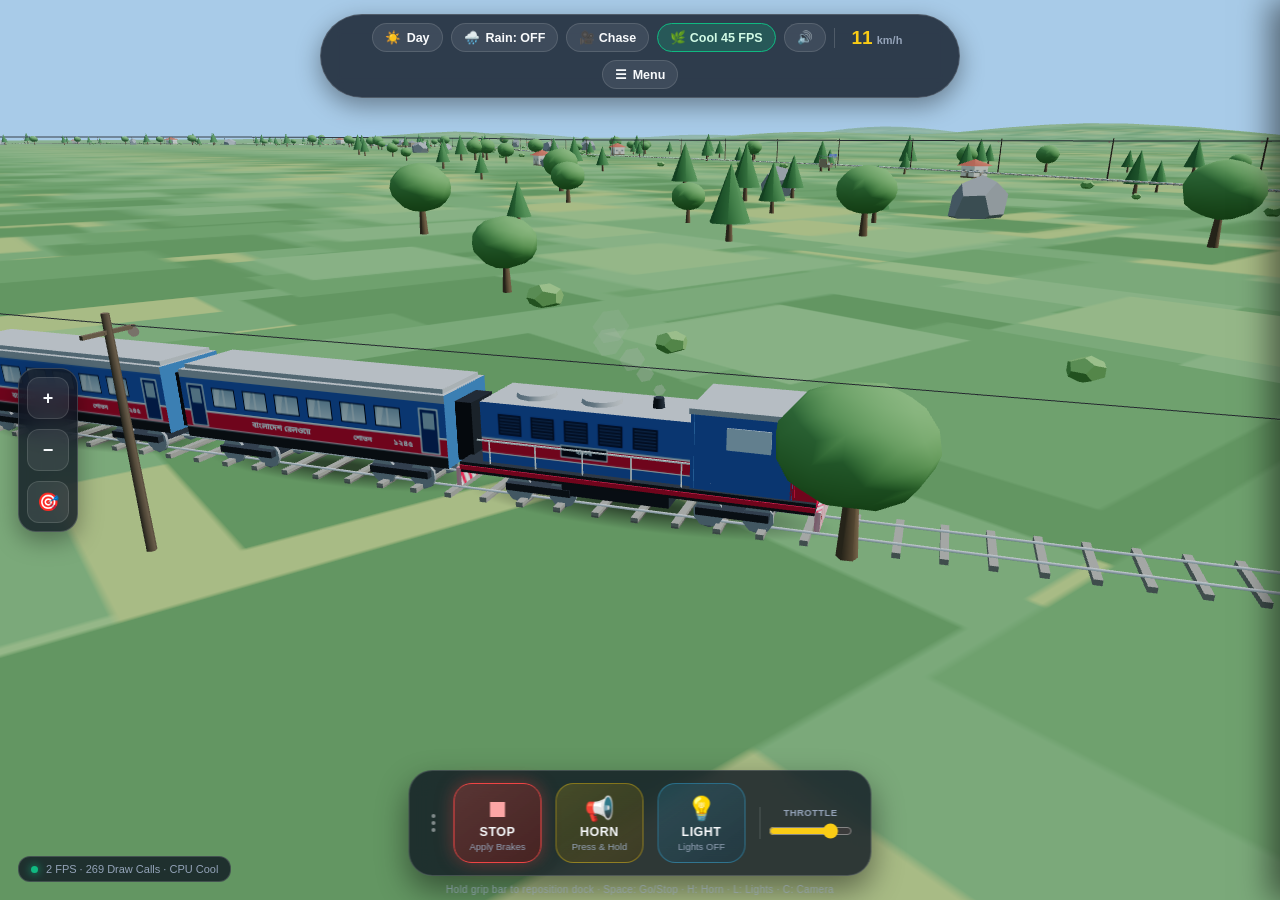
==== train-game-standalone.html @ 61f6c6f4 "feat: implement noise elimination, mobile UX overhaul, cab-forward driver deck, and Bangladeshi them" ====
<!DOCTYPE html>
<html lang="en">
<head>
    <meta charset="UTF-8">
    <meta name="viewport" content="width=device-width, initial-scale=1.0, viewport-fit=cover">
    <meta name="theme-color" content="#080f1a">
    <title>Greenlands 3D Railway Simulator — Bangladesh Express Edition</title>
    <link rel="manifest" href="manifest.json">
    <link rel="preconnect" href="https://fonts.googleapis.com">
    <link rel="preconnect" href="https://fonts.gstatic.com" crossorigin>
    <link href="https://fonts.googleapis.com/css2?family=Noto+Sans+Bengali:wght@400;600;700&display=swap" rel="stylesheet">
    <style>
/* style.css - Ultra-lightweight, responsive glassmorphic HUD, draggable 3-button dock, and camera navigation */
:root {
  --bg-glass: rgba(12, 20, 32, 0.78);
  --bg-glass-hover: rgba(22, 36, 56, 0.88);
  --border-glass: rgba(255, 255, 255, 0.16);
  --accent-cyan: #38bdf8;
  --accent-gold: #facc15;
  --accent-amber: #f59e0b;
  --accent-green: #22c55e;
  --accent-emerald: #10b981;
  --accent-red: #ef4444;
  --text-primary: #f8fafc;
  --text-muted: #94a3b8;
  --shadow-dock: 0 14px 32px rgba(0, 0, 0, 0.45);
}

* {
  box-sizing: border-box;
  margin: 0;
  padding: 0;
  -webkit-tap-highlight-color: transparent;
  user-select: none;
  -webkit-user-select: none;
}

html, body {
  width: 100%;
  height: 100%;
  overflow: hidden;
  background-color: #0b1524;
  font-family: 'Inter', -apple-system, BlinkMacSystemFont, "Segoe UI", Roboto, Helvetica, Arial, sans-serif;
  color: var(--text-primary);
}

#canvas-container {
  position: absolute;
  inset: 0;
  width: 100%;
  height: 100%;
  z-index: 1;
  touch-action: none;
  cursor: grab;
}

#canvas-container:active {
  cursor: grabbing;
}

canvas {
  width: 100% !important;
  height: 100% !important;
  display: block;
}

/* =========================================================
   TOP STATUS HUD (Time of Day, Rain, CPU Eco, Camera, Speed)
   ========================================================= */
#top-hud {
  position: absolute;
  top: 14px;
  left: 50%;
  transform: translateX(-50%);
  z-index: 10;
  display: flex;
  align-items: center;
  flex-wrap: wrap;
  justify-content: center;
  gap: 8px;
  padding: 8px 14px;
  max-width: calc(100vw - 24px);
  background: var(--bg-glass);
  backdrop-filter: blur(10px);
  -webkit-backdrop-filter: blur(10px);
  border: 1px solid var(--border-glass);
  border-radius: 9999px;
  box-shadow: 0 8px 24px rgba(0, 0, 0, 0.38);
  pointer-events: auto;
}

.hud-btn {
  display: inline-flex;
  align-items: center;
  gap: 6px;
  background: rgba(255, 255, 255, 0.08);
  border: 1px solid rgba(255, 255, 255, 0.12);
  color: var(--text-primary);
  padding: 6px 12px;
  border-radius: 9999px;
  font-size: 12.5px;
  font-weight: 600;
  cursor: pointer;
  transition: background 0.18s ease, border-color 0.18s ease, transform 0.15s ease;
  white-space: nowrap;
}

.hud-btn:hover {
  background: rgba(255, 255, 255, 0.16);
  border-color: rgba(255, 255, 255, 0.28);
  transform: translateY(-1px);
}

.hud-btn:active {
  transform: scale(0.96);
}

.hud-btn.active {
  background: rgba(56, 189, 248, 0.24);
  border-color: var(--accent-cyan);
  color: #e0f2fe;
}

.hud-btn.eco-active {
  background: rgba(16, 185, 129, 0.22);
  border-color: var(--accent-emerald);
  color: #d1fae5;
}

.hud-divider {
  width: 1px;
  height: 20px;
  background: var(--border-glass);
}

#speed-gauge {
  display: flex;
  align-items: baseline;
  gap: 4px;
  font-weight: 800;
  padding: 0 6px;
}

#speed-gauge-val {
  font-size: 19px;
  color: var(--accent-gold);
  font-variant-numeric: tabular-nums;
  min-width: 24px;
  text-align: right;
}

#speed-gauge-unit {
  font-size: 11px;
  color: var(--text-muted);
  font-weight: 600;
}

/* Telemetry Pill (Top Right or Bottom Left) */
#perf-pill {
  position: absolute;
  bottom: 18px;
  left: 18px;
  z-index: 10;
  display: flex;
  align-items: center;
  gap: 8px;
  padding: 6px 12px;
  background: var(--bg-glass);
  border: 1px solid var(--border-glass);
  border-radius: 12px;
  font-size: 11px;
  color: var(--text-muted);
  font-variant-numeric: tabular-nums;
  pointer-events: none;
}

.perf-dot {
  width: 7px;
  height: 7px;
  border-radius: 50%;
  background: var(--accent-emerald);
  box-shadow: 0 0 8px var(--accent-emerald);
}

/* =========================================================
   LEFT-SIDE CAMERA CONTROLS (+, -, Recenter, Camera Mode)
   ========================================================= */
#left-camera-hud {
  position: absolute;
  left: 18px;
  top: 50%;
  transform: translateY(-50%);
  z-index: 10;
  display: flex;
  flex-direction: column;
  gap: 10px;
  padding: 8px;
  background: var(--bg-glass);
  backdrop-filter: blur(10px);
  -webkit-backdrop-filter: blur(10px);
  border: 1px solid var(--border-glass);
  border-radius: 18px;
  box-shadow: 0 8px 24px rgba(0, 0, 0, 0.35);
  pointer-events: auto;
}

.cam-btn {
  width: 42px;
  height: 42px;
  border-radius: 12px;
  background: rgba(255, 255, 255, 0.08);
  border: 1px solid rgba(255, 255, 255, 0.12);
  color: var(--text-primary);
  font-size: 18px;
  font-weight: 700;
  display: flex;
  align-items: center;
  justify-content: center;
  cursor: pointer;
  transition: background 0.15s ease, transform 0.15s ease, border-color 0.15s ease;
}

.cam-btn:hover {
  background: rgba(255, 255, 255, 0.2);
  border-color: rgba(255, 255, 255, 0.32);
  transform: scale(1.05);
}

.cam-btn:active {
  transform: scale(0.94);
  background: rgba(56, 189, 248, 0.3);
}

/* =========================================================
   THE 3 CONTROLLERS DOCK (Start/Stop, Horn, Light + Throttle)
   ========================================================= */
#train-controls-dock {
  position: absolute;
  bottom: 24px;
  left: 50%;
  transform: translateX(-50%);
  z-index: 20;
  display: flex;
  align-items: center;
  gap: 14px;
  padding: 12px 18px;
  background: var(--bg-glass);
  backdrop-filter: blur(12px);
  -webkit-backdrop-filter: blur(12px);
  border: 1.5px solid var(--border-glass);
  border-radius: 24px;
  box-shadow: var(--shadow-dock);
  cursor: grab;
  transition: box-shadow 0.2s ease, border-color 0.2s ease;
  touch-action: none;
}

#train-controls-dock:active {
  cursor: grabbing;
}

#train-controls-dock.dragging-mode {
  border-color: var(--accent-cyan);
  box-shadow: 0 0 0 3px rgba(56, 189, 248, 0.4), 0 20px 40px rgba(0, 0, 0, 0.6);
}

.drag-grip-indicator {
  display: flex;
  flex-direction: column;
  gap: 3px;
  padding: 4px;
  opacity: 0.45;
}

.grip-bar {
  width: 4px;
  height: 4px;
  border-radius: 50%;
  background: var(--text-primary);
}

.ctrl-btn {
  display: flex;
  flex-direction: column;
  align-items: center;
  justify-content: center;
  width: 88px;
  height: 80px;
  border-radius: 18px;
  border: 1.5px solid rgba(255, 255, 255, 0.15);
  background: rgba(255, 255, 255, 0.08);
  color: var(--text-primary);
  cursor: pointer;
  transition: transform 0.15s ease, box-shadow 0.2s ease, border-color 0.2s ease, background 0.2s ease;
  position: relative;
  overflow: hidden;
}

.ctrl-btn .btn-icon {
  font-size: 24px;
  margin-bottom: 2px;
}

.ctrl-btn .btn-label {
  font-size: 12.5px;
  font-weight: 800;
  letter-spacing: 0.5px;
}

.ctrl-btn .btn-sub {
  font-size: 9.5px;
  color: var(--text-muted);
  font-weight: 500;
  margin-top: 2px;
}

.ctrl-btn:hover {
  background: var(--bg-glass-hover);
  border-color: rgba(255, 255, 255, 0.3);
  transform: translateY(-2px);
}

.ctrl-btn:active {
  transform: scale(0.94);
}

/* 1. START / STOP Dynamic Styling */
#btn-start-stop {
  background: linear-gradient(145deg, rgba(34, 197, 94, 0.24), rgba(16, 80, 40, 0.4));
  border-color: rgba(34, 197, 94, 0.5);
}

#btn-start-stop:hover {
  border-color: var(--accent-green);
  box-shadow: 0 0 16px rgba(34, 197, 94, 0.35);
}

#btn-start-stop.running {
  background: linear-gradient(145deg, rgba(239, 68, 68, 0.28), rgba(120, 20, 20, 0.45));
  border-color: var(--accent-red);
  box-shadow: 0 0 18px rgba(239, 68, 68, 0.38);
}

#btn-start-stop.running .btn-icon {
  color: #fca5a5;
}

/* 2. HORN Button Styling */
#btn-horn {
  background: linear-gradient(145deg, rgba(250, 204, 21, 0.18), rgba(85, 65, 5, 0.35));
  border-color: rgba(250, 204, 21, 0.4);
}

#btn-horn.active {
  background: linear-gradient(145deg, rgba(250, 204, 21, 0.42), rgba(140, 105, 10, 0.65));
  border-color: var(--accent-gold);
  box-shadow: 0 0 22px rgba(250, 204, 21, 0.5);
  transform: scale(0.95);
}

/* 3. LIGHT Button Styling */
#btn-light {
  background: linear-gradient(145deg, rgba(56, 189, 248, 0.16), rgba(15, 60, 90, 0.32));
  border-color: rgba(56, 189, 248, 0.38);
}

#btn-light.active {
  background: linear-gradient(145deg, rgba(56, 189, 248, 0.38), rgba(20, 95, 140, 0.58));
  border-color: var(--accent-cyan);
  box-shadow: 0 0 20px rgba(56, 189, 248, 0.45);
}

/* Throttle Slider Stack inside Dock */
.throttle-stack {
  display: flex;
  flex-direction: column;
  align-items: center;
  gap: 5px;
  padding-left: 8px;
  border-left: 1px solid var(--border-glass);
}

.throttle-label {
  font-size: 9.5px;
  font-weight: 700;
  color: var(--text-muted);
  text-transform: uppercase;
  letter-spacing: 0.4px;
}

#throttle-slider {
  width: 84px;
  accent-color: var(--accent-gold);
  cursor: pointer;
}

.dock-hint {
  position: absolute;
  bottom: -20px;
  left: 50%;
  transform: translateX(-50%);
  font-size: 10px;
  color: var(--text-muted);
  white-space: nowrap;
  letter-spacing: 0.3px;
  pointer-events: none;
  opacity: 0.72;
}

/* =========================================================
   LOADING OVERLAY
   ========================================================= */
#loading-overlay {
  position: fixed;
  inset: 0;
  background: radial-gradient(circle at center, #112238 0%, #070e18 100%);
  z-index: 100;
  display: flex;
  flex-direction: column;
  align-items: center;
  justify-content: center;
  gap: 14px;
  transition: opacity 0.4s ease;
}

#loading-overlay.hidden {
  opacity: 0;
  pointer-events: none;
}

.train-spinner {
  font-size: 46px;
  animation: trainBounce 1.1s infinite ease-in-out;
}

@keyframes trainBounce {
  0%, 100% { transform: translateY(0); }
  50% { transform: translateY(-8px); }
}

.loader-title {
  font-size: 20px;
  font-weight: 800;
  letter-spacing: 0.6px;
}

.loader-sub {
  font-size: 13px;
  color: var(--text-muted);
}

/* =========================================================
   MOBILE RESPONSIVENESS & SAFE AREAS (Section 3.2 & B6)
   ========================================================= */
@media (max-width: 680px) {
  /* Hide secondary top-row buttons into Menu on narrow phones */
  #btn-day-night,
  #btn-rain,
  #btn-eco-mode,
  #btn-mute,
  .hud-divider {
    display: none;
  }

  #top-hud {
    top: calc(8px + env(safe-area-inset-top, 0px));
    padding: 6px 12px;
    gap: 8px;
  }

  .hud-menu-btn {
    display: inline-flex;
    background: rgba(56, 189, 248, 0.18);
    border-color: var(--accent-cyan);
  }

  #train-controls-dock {
    bottom: calc(10px + env(safe-area-inset-bottom, 0px));
    gap: 8px;
    padding: 8px 10px;
    max-width: calc(100vw - 16px);
    flex-wrap: wrap;
    justify-content: center;
  }

  /* Full-width responsive throttle bar above button row (NEVER hidden!) */
  .throttle-stack {
    display: flex !important;
    width: 100%;
    order: -1;
    flex-direction: row;
    justify-content: space-between;
    align-items: center;
    border-left: none;
    border-bottom: 1px solid var(--border-glass);
    padding: 0 4px 6px 4px;
    margin-bottom: 2px;
  }

  #throttle-slider {
    width: 160px;
    height: 20px;
  }

  .ctrl-btn {
    width: 68px;
    height: 64px;
    border-radius: 16px;
    touch-action: manipulation;
  }

  /* HORN is largest touch target on mobile (Section 3.2) */
  #btn-horn {
    width: 76px;
    height: 64px;
    border-radius: 18px;
  }

  .ctrl-btn .btn-icon {
    font-size: 20px;
  }

  .ctrl-btn .btn-label {
    font-size: 11px;
  }

  .ctrl-btn .btn-sub {
    font-size: 8.5px;
  }

  .dock-hint {
    display: none; /* Keyboard shortcuts hidden on touch */
  }

  #left-camera-hud {
    left: calc(8px + env(safe-area-inset-left, 0px));
    gap: 8px;
    padding: 6px;
  }

  .cam-btn {
    width: 38px;
    height: 38px;
    font-size: 16px;
    touch-action: manipulation;
  }

  #perf-pill {
    bottom: calc(90px + env(safe-area-inset-bottom, 0px));
    font-size: 10.5px;
    padding: 4px 10px;
  }
}

/* Landscape Phone Layout (Section 3.2) */
@media (max-height: 500px) and (orientation: landscape) {
  #top-hud {
    top: calc(4px + env(safe-area-inset-top, 0px));
    padding: 4px 10px;
    gap: 6px;
  }

  #train-controls-dock {
    bottom: calc(6px + env(safe-area-inset-bottom, 0px));
    padding: 6px 10px;
    gap: 8px;
  }

  .ctrl-btn {
    width: 64px;
    height: 52px;
  }

  .ctrl-btn .btn-icon {
    font-size: 16px;
  }

  .ctrl-btn .btn-label {
    font-size: 10px;
  }

  .ctrl-btn .btn-sub {
    display: none;
  }

  .throttle-stack {
    padding: 0 4px;
  }

  #throttle-slider {
    width: 100px;
  }

  #left-camera-hud {
    top: 50%;
    transform: translateY(-50%);
  }
}

/* Left-Handed Layout Toggle */
.left-handed-layout #train-controls-dock {
  flex-direction: row-reverse;
}

/* Slide-Over Settings Menu Drawer */
.menu-drawer {
  position: fixed;
  top: 0;
  right: 0;
  width: 290px;
  max-width: 85vw;
  height: 100%;
  background: rgba(10, 18, 30, 0.94);
  backdrop-filter: blur(16px);
  -webkit-backdrop-filter: blur(16px);
  border-left: 1px solid var(--border-glass);
  box-shadow: -10px 0 30px rgba(0, 0, 0, 0.5);
  z-index: 150;
  transform: translateX(100%);
  transition: transform 0.28s cubic-bezier(0.16, 1, 0.3, 1);
  display: flex;
  flex-direction: column;
  padding: env(safe-area-inset-top, 16px) 16px env(safe-area-inset-bottom, 16px) 16px;
}

.menu-drawer.open {
  transform: translateX(0);
}

.drawer-header {
  display: flex;
  justify-content: space-between;
  align-items: center;
  padding-bottom: 12px;
  border-bottom: 1px solid var(--border-glass);
}

.drawer-header h3 {
  font-size: 16px;
  font-weight: 700;
  color: var(--accent-cyan);
}

.drawer-close {
  background: transparent;
  border: none;
  color: var(--text-muted);
  font-size: 20px;
  cursor: pointer;
  padding: 4px;
}

.drawer-content {
  overflow-y: auto;
  padding-top: 14px;
  display: flex;
  flex-direction: column;
  gap: 16px;
}

.menu-section h4 {
  font-size: 11px;
  text-transform: uppercase;
  color: var(--text-muted);
  letter-spacing: 0.6px;
  margin-bottom: 8px;
}

.menu-action-btn {
  width: 100%;
  display: flex;
  justify-content: space-between;
  align-items: center;
  background: rgba(255, 255, 255, 0.06);
  border: 1px solid rgba(255, 255, 255, 0.12);
  color: var(--text-primary);
  padding: 10px 14px;
  border-radius: 12px;
  font-size: 13px;
  font-weight: 600;
  cursor: pointer;
  margin-bottom: 8px;
  transition: background 0.15s ease;
}

.menu-action-btn:active {
  background: rgba(255, 255, 255, 0.14);
}

.menu-val {
  color: var(--accent-cyan);
  font-weight: 700;
}

.menu-sub {
  font-size: 11px;
  color: var(--text-muted);
}

.menu-hint {
  font-size: 12px;
  color: var(--text-muted);
  line-height: 1.4;
}

.shortcuts-grid {
  display: flex;
  flex-direction: column;
  gap: 6px;
  font-size: 12px;
  color: var(--text-muted);
}

.shortcuts-grid kbd {
  background: rgba(255, 255, 255, 0.1);
  padding: 2px 6px;
  border-radius: 4px;
  color: var(--text-primary);
  font-size: 11px;
}

/* Resume Progress Toast Notification */
#save-toast {
  position: fixed;
  bottom: calc(100px + env(safe-area-inset-bottom, 0px));
  left: 50%;
  transform: translateX(-50%) translateY(20px);
  opacity: 0;
  background: rgba(14, 26, 42, 0.94);
  border: 1px solid var(--accent-cyan);
  color: #e0f2fe;
  padding: 8px 18px;
  border-radius: 9999px;
  font-size: 13px;
  font-weight: 600;
  letter-spacing: 0.3px;
  box-shadow: 0 8px 24px rgba(0, 0, 0, 0.45);
  pointer-events: none;
  transition: all 0.28s cubic-bezier(0.16, 1, 0.3, 1);
  z-index: 100;
}

#save-toast.show {
  opacity: 1;
  transform: translateX(-50%) translateY(0);
}

/* Deck POV: cheap CSS-only windscreen vignette (no extra GPU geometry) */
body.deck-view #canvas-container::after {
  content: "";
  position: fixed;
  inset: 0;
  pointer-events: none;
  background: radial-gradient(ellipse at 50% 55%, transparent 58%, rgba(0, 0, 0, 0.38) 100%),
              linear-gradient(to bottom, rgba(0, 0, 0, 0.18), transparent 14%);
}

</style>
</head>
<body>
    <!-- Loading Screen -->
    <div id="loading-overlay">
        <div class="train-spinner">🚂</div>
        <div class="loader-title">গ্রামবাংলা এক্সপ্রেস · Greenlands 3D Simulator</div>
        <div class="loader-sub">Initializing GPU-instanced scenery &amp; O(1) physics...</div>
    </div>

    <!-- 3D Canvas Host -->
    <div id="canvas-container"></div>

    <!-- Top Status & Mode HUD -->
    <header id="top-hud">
        <button id="btn-day-night" class="hud-btn" title="Cycle Day / Golden Sunset / Moonlit Night (Hotkey: N)">
            <span class="hud-icon">☀️</span>
            <span class="hud-val">Day</span>
        </button>
        <button id="btn-rain" class="hud-btn" title="Toggle Rain Atmosphere (Hotkey: R)">
            <span class="hud-icon">🌧️</span>
            <span class="hud-val">Rain: OFF</span>
        </button>
        <button id="btn-cam-mode" class="hud-btn" title="Switch Camera View (Hotkey: C)">
            <span class="hud-val">🎥 Chase</span>
        </button>
        <button id="btn-eco-mode" class="hud-btn eco-active" title="Toggle Thermal CPU / FPS Cap">
            <span class="hud-val">🌿 Cool 45 FPS</span>
        </button>
        <button id="btn-mute" class="hud-btn" title="Mute / Unmute Sound">
            <span class="hud-icon">🔊</span>
        </button>
        <div class="hud-divider"></div>
        <div id="speed-gauge" title="Train Velocity">
            <span id="speed-gauge-val">0</span>
            <span id="speed-gauge-unit">km/h</span>
        </div>
        <button id="btn-menu" class="hud-btn hud-menu-btn" title="Open Settings &amp; Actions Menu">
            <span class="hud-icon">☰</span>
            <span class="hud-val">Menu</span>
        </button>
    </header>

    <!-- Slide-Over Menu Drawer (Mobile & Desktop) -->
    <aside id="menu-drawer" class="menu-drawer" aria-label="Simulator Settings">
        <div class="drawer-header">
            <h3>⚙️ Settings &amp; View</h3>
            <button id="btn-menu-close" class="drawer-close" title="Close Menu">✕</button>
        </div>
        <div class="drawer-content">
            <div class="menu-section">
                <h4>Controls &amp; Layout</h4>
                <button id="btn-toggle-left-hand" class="menu-action-btn">
                    <span>Left-Handed Layout</span>
                    <span class="menu-val">OFF</span>
                </button>
                <button id="btn-reset-layout" class="menu-action-btn">
                    <span>Reset Dock Position</span>
                    <span class="menu-sub">Center bottom</span>
                </button>
                <button id="btn-reset-progress" class="menu-action-btn">
                    <span>Reset Saved Progress</span>
                    <span class="menu-sub">Start at zero</span>
                </button>
            </div>
            <div class="menu-section">
                <h4>Camera Modes</h4>
                <div class="menu-hint">C: Cycle View · Double-tap in Deck POV to center</div>
            </div>
            <div class="menu-section">
                <h4>Keyboard Shortcuts</h4>
                <div class="shortcuts-grid">
                    <div><kbd>Space</kbd> Start / Stop</div>
                    <div><kbd>H</kbd> Train Horn</div>
                    <div><kbd>L</kbd> Headlights</div>
                    <div><kbd>C</kbd> Camera Mode</div>
                    <div><kbd>N</kbd> Day / Sunset / Night</div>
                    <div><kbd>R</kbd> Rain Atmosphere</div>
                    <div><kbd>+/-</kbd> Zoom Distance / FOV</div>
                </div>
            </div>
        </div>
    </aside>

    <!-- Live Thermal & Draw-Call Telemetry Pill -->
    <div id="perf-pill" aria-live="polite">
        <span class="perf-dot"></span>
        <span id="perf-text">45 FPS · 24 Draw Calls · CPU Cool</span>
    </div>

    <!-- Left-Side Camera Navigation (+, -, Recenter) -->
    <nav id="left-camera-hud" aria-label="Camera Controls">
        <button id="btn-zoom-in" class="cam-btn" title="Zoom In (+)">+</button>
        <button id="btn-zoom-out" class="cam-btn" title="Zoom Out (-)">−</button>
        <button id="btn-recenter" class="cam-btn" title="Recenter Camera on Train">🎯</button>
    </nav>

    <!-- The 3 Primary Controllers Dock + Throttle Slider (Grip Long-Tap Draggable) -->
    <div id="train-controls-dock" role="region" aria-label="Locomotive Controllers">
        <div class="drag-grip-indicator" title="Hold 450ms to drag dock">
            <span class="grip-bar"></span>
            <span class="grip-bar"></span>
            <span class="grip-bar"></span>
        </div>

        <!-- 1. Start / Stop Controller -->
        <button id="btn-start-stop" class="ctrl-btn" title="Toggle Throttle / Brakes (Hotkey: Space)">
            <span class="btn-icon">▶</span>
            <span class="btn-label">START</span>
            <span class="btn-sub">Throttle / Go</span>
        </button>

        <!-- 2. Horn Controller -->
        <button id="btn-horn" class="ctrl-btn" title="Sound Air Horn (Hotkey: H)">
            <span class="btn-icon">📢</span>
            <span class="btn-label">HORN</span>
            <span class="btn-sub">Press &amp; Hold</span>
        </button>

        <!-- 3. Light Controller -->
        <button id="btn-light" class="ctrl-btn" title="Toggle Headlight &amp; Coach Lights (Hotkey: L)">
            <span class="btn-icon">💡</span>
            <span class="btn-label">LIGHT</span>
            <span class="btn-sub">Lights OFF</span>
        </button>

        <!-- 4. Cruise Throttle Slider -->
        <div class="throttle-stack">
            <label for="throttle-slider" class="throttle-label">Throttle</label>
            <input id="throttle-slider" type="range" min="25" max="100" value="85" title="Adjust Cruising Speed">
        </div>

        <div class="dock-hint">Hold grip bar to reposition dock · Space: Go/Stop · H: Horn · L: Lights · C: Camera</div>
    </div>

    <!-- Local Three.js with CDN fallback -->
    <script>
/**
 * @license
 * Copyright 2010-2021 Three.js Authors
 * SPDX-License-Identifier: MIT
 */
!function(t,e){"object"==typeof exports&&"undefined"!=typeof module?e(exports):"function"==typeof define&&define.amd?define(["exports"],e):e((t="undefined"!=typeof globalThis?globalThis:t||self).THREE={})}(this,(function(t){"use strict";const e="128",n=100,i=300,r=301,s=302,a=303,o=304,l=306,c=307,h=1e3,u=1001,d=1002,p=1003,m=1004,f=1005,g=1006,v=1007,y=1008,x=1009,_=1012,w=1014,b=1015,M=1016,S=1020,T=1022,E=1023,A=1026,L=1027,R=33776,C=33777,P=33778,D=33779,I=35840,N=35841,B=35842,z=35843,F=37492,O=37496,H=2300,G=2301,U=2302,k=2400,V=2401,W=2402,j=2500,q=2501,X=3e3,Y=3001,Z=3007,J=3002,Q=3004,K=3005,$=3006,tt=7680,et=35044,nt=35048,it="300 es";class rt{addEventListener(t,e){void 0===this._listeners&&(this._listeners={});const n=this._listeners;void 0===n[t]&&(n[t]=[]),-1===n[t].indexOf(e)&&n[t].push(e)}hasEventListener(t,e){if(void 0===this._listeners)return!1;const n=this._listeners;return void 0!==n[t]&&-1!==n[t].indexOf(e)}removeEventListener(t,e){if(void 0===this._listeners)return;const n=this._listeners[t];if(void 0!==n){const t=n.indexOf(e);-1!==t&&n.splice(t,1)}}dispatchEvent(t){if(void 0===this._listeners)return;const e=this._listeners[t.type];if(void 0!==e){t.target=this;const n=e.slice(0);for(let e=0,i=n.length;e<i;e++)n[e].call(this,t);t.target=null}}}const st=[];for(let t=0;t<256;t++)st[t]=(t<16?"0":"")+t.toString(16);let at=1234567;const ot=Math.PI/180,lt=180/Math.PI;function ct(){const t=4294967295*Math.random()|0,e=4294967295*Math.random()|0,n=4294967295*Math.random()|0,i=4294967295*Math.random()|0;return(st[255&t]+st[t>>8&255]+st[t>>16&255]+st[t>>24&255]+"-"+st[255&e]+st[e>>8&255]+"-"+st[e>>16&15|64]+st[e>>24&255]+"-"+st[63&n|128]+st[n>>8&255]+"-"+st[n>>16&255]+st[n>>24&255]+st[255&i]+st[i>>8&255]+st[i>>16&255]+st[i>>24&255]).toUpperCase()}function ht(t,e,n){return Math.max(e,Math.min(n,t))}function ut(t,e){return(t%e+e)%e}function dt(t,e,n){return(1-n)*t+n*e}function pt(t){return 0==(t&t-1)&&0!==t}function mt(t){return Math.pow(2,Math.ceil(Math.log(t)/Math.LN2))}function ft(t){return Math.pow(2,Math.floor(Math.log(t)/Math.LN2))}var gt=Object.freeze({__proto__:null,DEG2RAD:ot,RAD2DEG:lt,generateUUID:ct,clamp:ht,euclideanModulo:ut,mapLinear:function(t,e,n,i,r){return i+(t-e)*(r-i)/(n-e)},inverseLerp:function(t,e,n){return t!==e?(n-t)/(e-t):0},lerp:dt,damp:function(t,e,n,i){return dt(t,e,1-Math.exp(-n*i))},pingpong:function(t,e=1){return e-Math.abs(ut(t,2*e)-e)},smoothstep:function(t,e,n){return t<=e?0:t>=n?1:(t=(t-e)/(n-e))*t*(3-2*t)},smootherstep:function(t,e,n){return t<=e?0:t>=n?1:(t=(t-e)/(n-e))*t*t*(t*(6*t-15)+10)},randInt:function(t,e){return t+Math.floor(Math.random()*(e-t+1))},randFloat:function(t,e){return t+Math.random()*(e-t)},randFloatSpread:function(t){return t*(.5-Math.random())},seededRandom:function(t){return void 0!==t&&(at=t%2147483647),at=16807*at%2147483647,(at-1)/2147483646},degToRad:function(t){return t*ot},radToDeg:function(t){return t*lt},isPowerOfTwo:pt,ceilPowerOfTwo:mt,floorPowerOfTwo:ft,setQuaternionFromProperEuler:function(t,e,n,i,r){const s=Math.cos,a=Math.sin,o=s(n/2),l=a(n/2),c=s((e+i)/2),h=a((e+i)/2),u=s((e-i)/2),d=a((e-i)/2),p=s((i-e)/2),m=a((i-e)/2);switch(r){case"XYX":t.set(o*h,l*u,l*d,o*c);break;case"YZY":t.set(l*d,o*h,l*u,o*c);break;case"ZXZ":t.set(l*u,l*d,o*h,o*c);break;case"XZX":t.set(o*h,l*m,l*p,o*c);break;case"YXY":t.set(l*p,o*h,l*m,o*c);break;case"ZYZ":t.set(l*m,l*p,o*h,o*c);break;default:console.warn("THREE.MathUtils: .setQuaternionFromProperEuler() encountered an unknown order: "+r)}}});class vt{constructor(t=0,e=0){this.x=t,this.y=e}get width(){return this.x}set width(t){this.x=t}get height(){return this.y}set height(t){this.y=t}set(t,e){return this.x=t,this.y=e,this}setScalar(t){return this.x=t,this.y=t,this}setX(t){return this.x=t,this}setY(t){return this.y=t,this}setComponent(t,e){switch(t){case 0:this.x=e;break;case 1:this.y=e;break;default:throw new Error("index is out of range: "+t)}return this}getComponent(t){switch(t){case 0:return this.x;case 1:return this.y;default:throw new Error("index is out of range: "+t)}}clone(){return new this.constructor(this.x,this.y)}copy(t){return this.x=t.x,this.y=t.y,this}add(t,e){return void 0!==e?(console.warn("THREE.Vector2: .add() now only accepts one argument. Use .addVectors( a, b ) instead."),this.addVectors(t,e)):(this.x+=t.x,this.y+=t.y,this)}addScalar(t){return this.x+=t,this.y+=t,this}addVectors(t,e){return this.x=t.x+e.x,this.y=t.y+e.y,this}addScaledVector(t,e){return this.x+=t.x*e,this.y+=t.y*e,this}sub(t,e){return void 0!==e?(console.warn("THREE.Vector2: .sub() now only accepts one argument. Use .subVectors( a, b ) instead."),this.subVectors(t,e)):(this.x-=t.x,this.y-=t.y,this)}subScalar(t){return this.x-=t,this.y-=t,this}subVectors(t,e){return this.x=t.x-e.x,this.y=t.y-e.y,this}multiply(t){return this.x*=t.x,this.y*=t.y,this}multiplyScalar(t){return this.x*=t,this.y*=t,this}divide(t){return this.x/=t.x,this.y/=t.y,this}divideScalar(t){return this.multiplyScalar(1/t)}applyMatrix3(t){const e=this.x,n=this.y,i=t.elements;return this.x=i[0]*e+i[3]*n+i[6],this.y=i[1]*e+i[4]*n+i[7],this}min(t){return this.x=Math.min(this.x,t.x),this.y=Math.min(this.y,t.y),this}max(t){return this.x=Math.max(this.x,t.x),this.y=Math.max(this.y,t.y),this}clamp(t,e){return this.x=Math.max(t.x,Math.min(e.x,this.x)),this.y=Math.max(t.y,Math.min(e.y,this.y)),this}clampScalar(t,e){return this.x=Math.max(t,Math.min(e,this.x)),this.y=Math.max(t,Math.min(e,this.y)),this}clampLength(t,e){const n=this.length();return this.divideScalar(n||1).multiplyScalar(Math.max(t,Math.min(e,n)))}floor(){return this.x=Math.floor(this.x),this.y=Math.floor(this.y),this}ceil(){return this.x=Math.ceil(this.x),this.y=Math.ceil(this.y),this}round(){return this.x=Math.round(this.x),this.y=Math.round(this.y),this}roundToZero(){return this.x=this.x<0?Math.ceil(this.x):Math.floor(this.x),this.y=this.y<0?Math.ceil(this.y):Math.floor(this.y),this}negate(){return this.x=-this.x,this.y=-this.y,this}dot(t){return this.x*t.x+this.y*t.y}cross(t){return this.x*t.y-this.y*t.x}lengthSq(){return this.x*this.x+this.y*this.y}length(){return Math.sqrt(this.x*this.x+this.y*this.y)}manhattanLength(){return Math.abs(this.x)+Math.abs(this.y)}normalize(){return this.divideScalar(this.length()||1)}angle(){return Math.atan2(-this.y,-this.x)+Math.PI}distanceTo(t){return Math.sqrt(this.distanceToSquared(t))}distanceToSquared(t){const e=this.x-t.x,n=this.y-t.y;return e*e+n*n}manhattanDistanceTo(t){return Math.abs(this.x-t.x)+Math.abs(this.y-t.y)}setLength(t){return this.normalize().multiplyScalar(t)}lerp(t,e){return this.x+=(t.x-this.x)*e,this.y+=(t.y-this.y)*e,this}lerpVectors(t,e,n){return this.x=t.x+(e.x-t.x)*n,this.y=t.y+(e.y-t.y)*n,this}equals(t){return t.x===this.x&&t.y===this.y}fromArray(t,e=0){return this.x=t[e],this.y=t[e+1],this}toArray(t=[],e=0){return t[e]=this.x,t[e+1]=this.y,t}fromBufferAttribute(t,e,n){return void 0!==n&&console.warn("THREE.Vector2: offset has been removed from .fromBufferAttribute()."),this.x=t.getX(e),this.y=t.getY(e),this}rotateAround(t,e){const n=Math.cos(e),i=Math.sin(e),r=this.x-t.x,s=this.y-t.y;return this.x=r*n-s*i+t.x,this.y=r*i+s*n+t.y,this}random(){return this.x=Math.random(),this.y=Math.random(),this}}vt.prototype.isVector2=!0;class yt{constructor(){this.elements=[1,0,0,0,1,0,0,0,1],arguments.length>0&&console.error("THREE.Matrix3: the constructor no longer reads arguments. use .set() instead.")}set(t,e,n,i,r,s,a,o,l){const c=this.elements;return c[0]=t,c[1]=i,c[2]=a,c[3]=e,c[4]=r,c[5]=o,c[6]=n,c[7]=s,c[8]=l,this}identity(){return this.set(1,0,0,0,1,0,0,0,1),this}copy(t){const e=this.elements,n=t.elements;return e[0]=n[0],e[1]=n[1],e[2]=n[2],e[3]=n[3],e[4]=n[4],e[5]=n[5],e[6]=n[6],e[7]=n[7],e[8]=n[8],this}extractBasis(t,e,n){return t.setFromMatrix3Column(this,0),e.setFromMatrix3Column(this,1),n.setFromMatrix3Column(this,2),this}setFromMatrix4(t){const e=t.elements;return this.set(e[0],e[4],e[8],e[1],e[5],e[9],e[2],e[6],e[10]),this}multiply(t){return this.multiplyMatrices(this,t)}premultiply(t){return this.multiplyMatrices(t,this)}multiplyMatrices(t,e){const n=t.elements,i=e.elements,r=this.elements,s=n[0],a=n[3],o=n[6],l=n[1],c=n[4],h=n[7],u=n[2],d=n[5],p=n[8],m=i[0],f=i[3],g=i[6],v=i[1],y=i[4],x=i[7],_=i[2],w=i[5],b=i[8];return r[0]=s*m+a*v+o*_,r[3]=s*f+a*y+o*w,r[6]=s*g+a*x+o*b,r[1]=l*m+c*v+h*_,r[4]=l*f+c*y+h*w,r[7]=l*g+c*x+h*b,r[2]=u*m+d*v+p*_,r[5]=u*f+d*y+p*w,r[8]=u*g+d*x+p*b,this}multiplyScalar(t){const e=this.elements;return e[0]*=t,e[3]*=t,e[6]*=t,e[1]*=t,e[4]*=t,e[7]*=t,e[2]*=t,e[5]*=t,e[8]*=t,this}determinant(){const t=this.elements,e=t[0],n=t[1],i=t[2],r=t[3],s=t[4],a=t[5],o=t[6],l=t[7],c=t[8];return e*s*c-e*a*l-n*r*c+n*a*o+i*r*l-i*s*o}invert(){const t=this.elements,e=t[0],n=t[1],i=t[2],r=t[3],s=t[4],a=t[5],o=t[6],l=t[7],c=t[8],h=c*s-a*l,u=a*o-c*r,d=l*r-s*o,p=e*h+n*u+i*d;if(0===p)return this.set(0,0,0,0,0,0,0,0,0);const m=1/p;return t[0]=h*m,t[1]=(i*l-c*n)*m,t[2]=(a*n-i*s)*m,t[3]=u*m,t[4]=(c*e-i*o)*m,t[5]=(i*r-a*e)*m,t[6]=d*m,t[7]=(n*o-l*e)*m,t[8]=(s*e-n*r)*m,this}transpose(){let t;const e=this.elements;return t=e[1],e[1]=e[3],e[3]=t,t=e[2],e[2]=e[6],e[6]=t,t=e[5],e[5]=e[7],e[7]=t,this}getNormalMatrix(t){return this.setFromMatrix4(t).invert().transpose()}transposeIntoArray(t){const e=this.elements;return t[0]=e[0],t[1]=e[3],t[2]=e[6],t[3]=e[1],t[4]=e[4],t[5]=e[7],t[6]=e[2],t[7]=e[5],t[8]=e[8],this}setUvTransform(t,e,n,i,r,s,a){const o=Math.cos(r),l=Math.sin(r);return this.set(n*o,n*l,-n*(o*s+l*a)+s+t,-i*l,i*o,-i*(-l*s+o*a)+a+e,0,0,1),this}scale(t,e){const n=this.elements;return n[0]*=t,n[3]*=t,n[6]*=t,n[1]*=e,n[4]*=e,n[7]*=e,this}rotate(t){const e=Math.cos(t),n=Math.sin(t),i=this.elements,r=i[0],s=i[3],a=i[6],o=i[1],l=i[4],c=i[7];return i[0]=e*r+n*o,i[3]=e*s+n*l,i[6]=e*a+n*c,i[1]=-n*r+e*o,i[4]=-n*s+e*l,i[7]=-n*a+e*c,this}translate(t,e){const n=this.elements;return n[0]+=t*n[2],n[3]+=t*n[5],n[6]+=t*n[8],n[1]+=e*n[2],n[4]+=e*n[5],n[7]+=e*n[8],this}equals(t){const e=this.elements,n=t.elements;for(let t=0;t<9;t++)if(e[t]!==n[t])return!1;return!0}fromArray(t,e=0){for(let n=0;n<9;n++)this.elements[n]=t[n+e];return this}toArray(t=[],e=0){const n=this.elements;return t[e]=n[0],t[e+1]=n[1],t[e+2]=n[2],t[e+3]=n[3],t[e+4]=n[4],t[e+5]=n[5],t[e+6]=n[6],t[e+7]=n[7],t[e+8]=n[8],t}clone(){return(new this.constructor).fromArray(this.elements)}}let xt;yt.prototype.isMatrix3=!0;class _t{static getDataURL(t){if(/^data:/i.test(t.src))return t.src;if("undefined"==typeof HTMLCanvasElement)return t.src;let e;if(t instanceof HTMLCanvasElement)e=t;else{void 0===xt&&(xt=document.createElementNS("http://www.w3.org/1999/xhtml","canvas")),xt.width=t.width,xt.height=t.height;const n=xt.getContext("2d");t instanceof ImageData?n.putImageData(t,0,0):n.drawImage(t,0,0,t.width,t.height),e=xt}return e.width>2048||e.height>2048?(console.warn("THREE.ImageUtils.getDataURL: Image converted to jpg for performance reasons",t),e.toDataURL("image/jpeg",.6)):e.toDataURL("image/png")}}let wt=0;class bt extends rt{constructor(t=bt.DEFAULT_IMAGE,e=bt.DEFAULT_MAPPING,n=1001,i=1001,r=1006,s=1008,a=1023,o=1009,l=1,c=3e3){super(),Object.defineProperty(this,"id",{value:wt++}),this.uuid=ct(),this.name="",this.image=t,this.mipmaps=[],this.mapping=e,this.wrapS=n,this.wrapT=i,this.magFilter=r,this.minFilter=s,this.anisotropy=l,this.format=a,this.internalFormat=null,this.type=o,this.offset=new vt(0,0),this.repeat=new vt(1,1),this.center=new vt(0,0),this.rotation=0,this.matrixAutoUpdate=!0,this.matrix=new yt,this.generateMipmaps=!0,this.premultiplyAlpha=!1,this.flipY=!0,this.unpackAlignment=4,this.encoding=c,this.version=0,this.onUpdate=null}updateMatrix(){this.matrix.setUvTransform(this.offset.x,this.offset.y,this.repeat.x,this.repeat.y,this.rotation,this.center.x,this.center.y)}clone(){return(new this.constructor).copy(this)}copy(t){return this.name=t.name,this.image=t.image,this.mipmaps=t.mipmaps.slice(0),this.mapping=t.mapping,this.wrapS=t.wrapS,this.wrapT=t.wrapT,this.magFilter=t.magFilter,this.minFilter=t.minFilter,this.anisotropy=t.anisotropy,this.format=t.format,this.internalFormat=t.internalFormat,this.type=t.type,this.offset.copy(t.offset),this.repeat.copy(t.repeat),this.center.copy(t.center),this.rotation=t.rotation,this.matrixAutoUpdate=t.matrixAutoUpdate,this.matrix.copy(t.matrix),this.generateMipmaps=t.generateMipmaps,this.premultiplyAlpha=t.premultiplyAlpha,this.flipY=t.flipY,this.unpackAlignment=t.unpackAlignment,this.encoding=t.encoding,this}toJSON(t){const e=void 0===t||"string"==typeof t;if(!e&&void 0!==t.textures[this.uuid])return t.textures[this.uuid];const n={metadata:{version:4.5,type:"Texture",generator:"Texture.toJSON"},uuid:this.uuid,name:this.name,mapping:this.mapping,repeat:[this.repeat.x,this.repeat.y],offset:[this.offset.x,this.offset.y],center:[this.center.x,this.center.y],rotation:this.rotation,wrap:[this.wrapS,this.wrapT],format:this.format,type:this.type,encoding:this.encoding,minFilter:this.minFilter,magFilter:this.magFilter,anisotropy:this.anisotropy,flipY:this.flipY,premultiplyAlpha:this.premultiplyAlpha,unpackAlignment:this.unpackAlignment};if(void 0!==this.image){const i=this.image;if(void 0===i.uuid&&(i.uuid=ct()),!e&&void 0===t.images[i.uuid]){let e;if(Array.isArray(i)){e=[];for(let t=0,n=i.length;t<n;t++)i[t].isDataTexture?e.push(Mt(i[t].image)):e.push(Mt(i[t]))}else e=Mt(i);t.images[i.uuid]={uuid:i.uuid,url:e}}n.image=i.uuid}return e||(t.textures[this.uuid]=n),n}dispose(){this.dispatchEvent({type:"dispose"})}transformUv(t){if(this.mapping!==i)return t;if(t.applyMatrix3(this.matrix),t.x<0||t.x>1)switch(this.wrapS){case h:t.x=t.x-Math.floor(t.x);break;case u:t.x=t.x<0?0:1;break;case d:1===Math.abs(Math.floor(t.x)%2)?t.x=Math.ceil(t.x)-t.x:t.x=t.x-Math.floor(t.x)}if(t.y<0||t.y>1)switch(this.wrapT){case h:t.y=t.y-Math.floor(t.y);break;case u:t.y=t.y<0?0:1;break;case d:1===Math.abs(Math.floor(t.y)%2)?t.y=Math.ceil(t.y)-t.y:t.y=t.y-Math.floor(t.y)}return this.flipY&&(t.y=1-t.y),t}set needsUpdate(t){!0===t&&this.version++}}function Mt(t){return"undefined"!=typeof HTMLImageElement&&t instanceof HTMLImageElement||"undefined"!=typeof HTMLCanvasElement&&t instanceof HTMLCanvasElement||"undefined"!=typeof ImageBitmap&&t instanceof ImageBitmap?_t.getDataURL(t):t.data?{data:Array.prototype.slice.call(t.data),width:t.width,height:t.height,type:t.data.constructor.name}:(console.warn("THREE.Texture: Unable to serialize Texture."),{})}bt.DEFAULT_IMAGE=void 0,bt.DEFAULT_MAPPING=i,bt.prototype.isTexture=!0;class St{constructor(t=0,e=0,n=0,i=1){this.x=t,this.y=e,this.z=n,this.w=i}get width(){return this.z}set width(t){this.z=t}get height(){return this.w}set height(t){this.w=t}set(t,e,n,i){return this.x=t,this.y=e,this.z=n,this.w=i,this}setScalar(t){return this.x=t,this.y=t,this.z=t,this.w=t,this}setX(t){return this.x=t,this}setY(t){return this.y=t,this}setZ(t){return this.z=t,this}setW(t){return this.w=t,this}setComponent(t,e){switch(t){case 0:this.x=e;break;case 1:this.y=e;break;case 2:this.z=e;break;case 3:this.w=e;break;default:throw new Error("index is out of range: "+t)}return this}getComponent(t){switch(t){case 0:return this.x;case 1:return this.y;case 2:return this.z;case 3:return this.w;default:throw new Error("index is out of range: "+t)}}clone(){return new this.constructor(this.x,this.y,this.z,this.w)}copy(t){return this.x=t.x,this.y=t.y,this.z=t.z,this.w=void 0!==t.w?t.w:1,this}add(t,e){return void 0!==e?(console.warn("THREE.Vector4: .add() now only accepts one argument. Use .addVectors( a, b ) instead."),this.addVectors(t,e)):(this.x+=t.x,this.y+=t.y,this.z+=t.z,this.w+=t.w,this)}addScalar(t){return this.x+=t,this.y+=t,this.z+=t,this.w+=t,this}addVectors(t,e){return this.x=t.x+e.x,this.y=t.y+e.y,this.z=t.z+e.z,this.w=t.w+e.w,this}addScaledVector(t,e){return this.x+=t.x*e,this.y+=t.y*e,this.z+=t.z*e,this.w+=t.w*e,this}sub(t,e){return void 0!==e?(console.warn("THREE.Vector4: .sub() now only accepts one argument. Use .subVectors( a, b ) instead."),this.subVectors(t,e)):(this.x-=t.x,this.y-=t.y,this.z-=t.z,this.w-=t.w,this)}subScalar(t){return this.x-=t,this.y-=t,this.z-=t,this.w-=t,this}subVectors(t,e){return this.x=t.x-e.x,this.y=t.y-e.y,this.z=t.z-e.z,this.w=t.w-e.w,this}multiply(t){return this.x*=t.x,this.y*=t.y,this.z*=t.z,this.w*=t.w,this}multiplyScalar(t){return this.x*=t,this.y*=t,this.z*=t,this.w*=t,this}applyMatrix4(t){const e=this.x,n=this.y,i=this.z,r=this.w,s=t.elements;return this.x=s[0]*e+s[4]*n+s[8]*i+s[12]*r,this.y=s[1]*e+s[5]*n+s[9]*i+s[13]*r,this.z=s[2]*e+s[6]*n+s[10]*i+s[14]*r,this.w=s[3]*e+s[7]*n+s[11]*i+s[15]*r,this}divideScalar(t){return this.multiplyScalar(1/t)}setAxisAngleFromQuaternion(t){this.w=2*Math.acos(t.w);const e=Math.sqrt(1-t.w*t.w);return e<1e-4?(this.x=1,this.y=0,this.z=0):(this.x=t.x/e,this.y=t.y/e,this.z=t.z/e),this}setAxisAngleFromRotationMatrix(t){let e,n,i,r;const s=.01,a=.1,o=t.elements,l=o[0],c=o[4],h=o[8],u=o[1],d=o[5],p=o[9],m=o[2],f=o[6],g=o[10];if(Math.abs(c-u)<s&&Math.abs(h-m)<s&&Math.abs(p-f)<s){if(Math.abs(c+u)<a&&Math.abs(h+m)<a&&Math.abs(p+f)<a&&Math.abs(l+d+g-3)<a)return this.set(1,0,0,0),this;e=Math.PI;const t=(l+1)/2,o=(d+1)/2,v=(g+1)/2,y=(c+u)/4,x=(h+m)/4,_=(p+f)/4;return t>o&&t>v?t<s?(n=0,i=.707106781,r=.707106781):(n=Math.sqrt(t),i=y/n,r=x/n):o>v?o<s?(n=.707106781,i=0,r=.707106781):(i=Math.sqrt(o),n=y/i,r=_/i):v<s?(n=.707106781,i=.707106781,r=0):(r=Math.sqrt(v),n=x/r,i=_/r),this.set(n,i,r,e),this}let v=Math.sqrt((f-p)*(f-p)+(h-m)*(h-m)+(u-c)*(u-c));return Math.abs(v)<.001&&(v=1),this.x=(f-p)/v,this.y=(h-m)/v,this.z=(u-c)/v,this.w=Math.acos((l+d+g-1)/2),this}min(t){return this.x=Math.min(this.x,t.x),this.y=Math.min(this.y,t.y),this.z=Math.min(this.z,t.z),this.w=Math.min(this.w,t.w),this}max(t){return this.x=Math.max(this.x,t.x),this.y=Math.max(this.y,t.y),this.z=Math.max(this.z,t.z),this.w=Math.max(this.w,t.w),this}clamp(t,e){return this.x=Math.max(t.x,Math.min(e.x,this.x)),this.y=Math.max(t.y,Math.min(e.y,this.y)),this.z=Math.max(t.z,Math.min(e.z,this.z)),this.w=Math.max(t.w,Math.min(e.w,this.w)),this}clampScalar(t,e){return this.x=Math.max(t,Math.min(e,this.x)),this.y=Math.max(t,Math.min(e,this.y)),this.z=Math.max(t,Math.min(e,this.z)),this.w=Math.max(t,Math.min(e,this.w)),this}clampLength(t,e){const n=this.length();return this.divideScalar(n||1).multiplyScalar(Math.max(t,Math.min(e,n)))}floor(){return this.x=Math.floor(this.x),this.y=Math.floor(this.y),this.z=Math.floor(this.z),this.w=Math.floor(this.w),this}ceil(){return this.x=Math.ceil(this.x),this.y=Math.ceil(this.y),this.z=Math.ceil(this.z),this.w=Math.ceil(this.w),this}round(){return this.x=Math.round(this.x),this.y=Math.round(this.y),this.z=Math.round(this.z),this.w=Math.round(this.w),this}roundToZero(){return this.x=this.x<0?Math.ceil(this.x):Math.floor(this.x),this.y=this.y<0?Math.ceil(this.y):Math.floor(this.y),this.z=this.z<0?Math.ceil(this.z):Math.floor(this.z),this.w=this.w<0?Math.ceil(this.w):Math.floor(this.w),this}negate(){return this.x=-this.x,this.y=-this.y,this.z=-this.z,this.w=-this.w,this}dot(t){return this.x*t.x+this.y*t.y+this.z*t.z+this.w*t.w}lengthSq(){return this.x*this.x+this.y*this.y+this.z*this.z+this.w*this.w}length(){return Math.sqrt(this.x*this.x+this.y*this.y+this.z*this.z+this.w*this.w)}manhattanLength(){return Math.abs(this.x)+Math.abs(this.y)+Math.abs(this.z)+Math.abs(this.w)}normalize(){return this.divideScalar(this.length()||1)}setLength(t){return this.normalize().multiplyScalar(t)}lerp(t,e){return this.x+=(t.x-this.x)*e,this.y+=(t.y-this.y)*e,this.z+=(t.z-this.z)*e,this.w+=(t.w-this.w)*e,this}lerpVectors(t,e,n){return this.x=t.x+(e.x-t.x)*n,this.y=t.y+(e.y-t.y)*n,this.z=t.z+(e.z-t.z)*n,this.w=t.w+(e.w-t.w)*n,this}equals(t){return t.x===this.x&&t.y===this.y&&t.z===this.z&&t.w===this.w}fromArray(t,e=0){return this.x=t[e],this.y=t[e+1],this.z=t[e+2],this.w=t[e+3],this}toArray(t=[],e=0){return t[e]=this.x,t[e+1]=this.y,t[e+2]=this.z,t[e+3]=this.w,t}fromBufferAttribute(t,e,n){return void 0!==n&&console.warn("THREE.Vector4: offset has been removed from .fromBufferAttribute()."),this.x=t.getX(e),this.y=t.getY(e),this.z=t.getZ(e),this.w=t.getW(e),this}random(){return this.x=Math.random(),this.y=Math.random(),this.z=Math.random(),this.w=Math.random(),this}}St.prototype.isVector4=!0;class Tt extends rt{constructor(t,e,n){super(),this.width=t,this.height=e,this.depth=1,this.scissor=new St(0,0,t,e),this.scissorTest=!1,this.viewport=new St(0,0,t,e),n=n||{},this.texture=new bt(void 0,n.mapping,n.wrapS,n.wrapT,n.magFilter,n.minFilter,n.format,n.type,n.anisotropy,n.encoding),this.texture.image={},this.texture.image.width=t,this.texture.image.height=e,this.texture.image.depth=1,this.texture.generateMipmaps=void 0!==n.generateMipmaps&&n.generateMipmaps,this.texture.minFilter=void 0!==n.minFilter?n.minFilter:g,this.depthBuffer=void 0===n.depthBuffer||n.depthBuffer,this.stencilBuffer=void 0!==n.stencilBuffer&&n.stencilBuffer,this.depthTexture=void 0!==n.depthTexture?n.depthTexture:null}setTexture(t){t.image={width:this.width,height:this.height,depth:this.depth},this.texture=t}setSize(t,e,n=1){this.width===t&&this.height===e&&this.depth===n||(this.width=t,this.height=e,this.depth=n,this.texture.image.width=t,this.texture.image.height=e,this.texture.image.depth=n,this.dispose()),this.viewport.set(0,0,t,e),this.scissor.set(0,0,t,e)}clone(){return(new this.constructor).copy(this)}copy(t){return this.width=t.width,this.height=t.height,this.depth=t.depth,this.viewport.copy(t.viewport),this.texture=t.texture.clone(),this.depthBuffer=t.depthBuffer,this.stencilBuffer=t.stencilBuffer,this.depthTexture=t.depthTexture,this}dispose(){this.dispatchEvent({type:"dispose"})}}Tt.prototype.isWebGLRenderTarget=!0;class Et extends Tt{constructor(t,e,n){super(t,e,n),this.samples=4}copy(t){return super.copy.call(this,t),this.samples=t.samples,this}}Et.prototype.isWebGLMultisampleRenderTarget=!0;class At{constructor(t=0,e=0,n=0,i=1){this._x=t,this._y=e,this._z=n,this._w=i}static slerp(t,e,n,i){return console.warn("THREE.Quaternion: Static .slerp() has been deprecated. Use qm.slerpQuaternions( qa, qb, t ) instead."),n.slerpQuaternions(t,e,i)}static slerpFlat(t,e,n,i,r,s,a){let o=n[i+0],l=n[i+1],c=n[i+2],h=n[i+3];const u=r[s+0],d=r[s+1],p=r[s+2],m=r[s+3];if(0===a)return t[e+0]=o,t[e+1]=l,t[e+2]=c,void(t[e+3]=h);if(1===a)return t[e+0]=u,t[e+1]=d,t[e+2]=p,void(t[e+3]=m);if(h!==m||o!==u||l!==d||c!==p){let t=1-a;const e=o*u+l*d+c*p+h*m,n=e>=0?1:-1,i=1-e*e;if(i>Number.EPSILON){const r=Math.sqrt(i),s=Math.atan2(r,e*n);t=Math.sin(t*s)/r,a=Math.sin(a*s)/r}const r=a*n;if(o=o*t+u*r,l=l*t+d*r,c=c*t+p*r,h=h*t+m*r,t===1-a){const t=1/Math.sqrt(o*o+l*l+c*c+h*h);o*=t,l*=t,c*=t,h*=t}}t[e]=o,t[e+1]=l,t[e+2]=c,t[e+3]=h}static multiplyQuaternionsFlat(t,e,n,i,r,s){const a=n[i],o=n[i+1],l=n[i+2],c=n[i+3],h=r[s],u=r[s+1],d=r[s+2],p=r[s+3];return t[e]=a*p+c*h+o*d-l*u,t[e+1]=o*p+c*u+l*h-a*d,t[e+2]=l*p+c*d+a*u-o*h,t[e+3]=c*p-a*h-o*u-l*d,t}get x(){return this._x}set x(t){this._x=t,this._onChangeCallback()}get y(){return this._y}set y(t){this._y=t,this._onChangeCallback()}get z(){return this._z}set z(t){this._z=t,this._onChangeCallback()}get w(){return this._w}set w(t){this._w=t,this._onChangeCallback()}set(t,e,n,i){return this._x=t,this._y=e,this._z=n,this._w=i,this._onChangeCallback(),this}clone(){return new this.constructor(this._x,this._y,this._z,this._w)}copy(t){return this._x=t.x,this._y=t.y,this._z=t.z,this._w=t.w,this._onChangeCallback(),this}setFromEuler(t,e){if(!t||!t.isEuler)throw new Error("THREE.Quaternion: .setFromEuler() now expects an Euler rotation rather than a Vector3 and order.");const n=t._x,i=t._y,r=t._z,s=t._order,a=Math.cos,o=Math.sin,l=a(n/2),c=a(i/2),h=a(r/2),u=o(n/2),d=o(i/2),p=o(r/2);switch(s){case"XYZ":this._x=u*c*h+l*d*p,this._y=l*d*h-u*c*p,this._z=l*c*p+u*d*h,this._w=l*c*h-u*d*p;break;case"YXZ":this._x=u*c*h+l*d*p,this._y=l*d*h-u*c*p,this._z=l*c*p-u*d*h,this._w=l*c*h+u*d*p;break;case"ZXY":this._x=u*c*h-l*d*p,this._y=l*d*h+u*c*p,this._z=l*c*p+u*d*h,this._w=l*c*h-u*d*p;break;case"ZYX":this._x=u*c*h-l*d*p,this._y=l*d*h+u*c*p,this._z=l*c*p-u*d*h,this._w=l*c*h+u*d*p;break;case"YZX":this._x=u*c*h+l*d*p,this._y=l*d*h+u*c*p,this._z=l*c*p-u*d*h,this._w=l*c*h-u*d*p;break;case"XZY":this._x=u*c*h-l*d*p,this._y=l*d*h-u*c*p,this._z=l*c*p+u*d*h,this._w=l*c*h+u*d*p;break;default:console.warn("THREE.Quaternion: .setFromEuler() encountered an unknown order: "+s)}return!1!==e&&this._onChangeCallback(),this}setFromAxisAngle(t,e){const n=e/2,i=Math.sin(n);return this._x=t.x*i,this._y=t.y*i,this._z=t.z*i,this._w=Math.cos(n),this._onChangeCallback(),this}setFromRotationMatrix(t){const e=t.elements,n=e[0],i=e[4],r=e[8],s=e[1],a=e[5],o=e[9],l=e[2],c=e[6],h=e[10],u=n+a+h;if(u>0){const t=.5/Math.sqrt(u+1);this._w=.25/t,this._x=(c-o)*t,this._y=(r-l)*t,this._z=(s-i)*t}else if(n>a&&n>h){const t=2*Math.sqrt(1+n-a-h);this._w=(c-o)/t,this._x=.25*t,this._y=(i+s)/t,this._z=(r+l)/t}else if(a>h){const t=2*Math.sqrt(1+a-n-h);this._w=(r-l)/t,this._x=(i+s)/t,this._y=.25*t,this._z=(o+c)/t}else{const t=2*Math.sqrt(1+h-n-a);this._w=(s-i)/t,this._x=(r+l)/t,this._y=(o+c)/t,this._z=.25*t}return this._onChangeCallback(),this}setFromUnitVectors(t,e){let n=t.dot(e)+1;return n<Number.EPSILON?(n=0,Math.abs(t.x)>Math.abs(t.z)?(this._x=-t.y,this._y=t.x,this._z=0,this._w=n):(this._x=0,this._y=-t.z,this._z=t.y,this._w=n)):(this._x=t.y*e.z-t.z*e.y,this._y=t.z*e.x-t.x*e.z,this._z=t.x*e.y-t.y*e.x,this._w=n),this.normalize()}angleTo(t){return 2*Math.acos(Math.abs(ht(this.dot(t),-1,1)))}rotateTowards(t,e){const n=this.angleTo(t);if(0===n)return this;const i=Math.min(1,e/n);return this.slerp(t,i),this}identity(){return this.set(0,0,0,1)}invert(){return this.conjugate()}conjugate(){return this._x*=-1,this._y*=-1,this._z*=-1,this._onChangeCallback(),this}dot(t){return this._x*t._x+this._y*t._y+this._z*t._z+this._w*t._w}lengthSq(){return this._x*this._x+this._y*this._y+this._z*this._z+this._w*this._w}length(){return Math.sqrt(this._x*this._x+this._y*this._y+this._z*this._z+this._w*this._w)}normalize(){let t=this.length();return 0===t?(this._x=0,this._y=0,this._z=0,this._w=1):(t=1/t,this._x=this._x*t,this._y=this._y*t,this._z=this._z*t,this._w=this._w*t),this._onChangeCallback(),this}multiply(t,e){return void 0!==e?(console.warn("THREE.Quaternion: .multiply() now only accepts one argument. Use .multiplyQuaternions( a, b ) instead."),this.multiplyQuaternions(t,e)):this.multiplyQuaternions(this,t)}premultiply(t){return this.multiplyQuaternions(t,this)}multiplyQuaternions(t,e){const n=t._x,i=t._y,r=t._z,s=t._w,a=e._x,o=e._y,l=e._z,c=e._w;return this._x=n*c+s*a+i*l-r*o,this._y=i*c+s*o+r*a-n*l,this._z=r*c+s*l+n*o-i*a,this._w=s*c-n*a-i*o-r*l,this._onChangeCallback(),this}slerp(t,e){if(0===e)return this;if(1===e)return this.copy(t);const n=this._x,i=this._y,r=this._z,s=this._w;let a=s*t._w+n*t._x+i*t._y+r*t._z;if(a<0?(this._w=-t._w,this._x=-t._x,this._y=-t._y,this._z=-t._z,a=-a):this.copy(t),a>=1)return this._w=s,this._x=n,this._y=i,this._z=r,this;const o=1-a*a;if(o<=Number.EPSILON){const t=1-e;return this._w=t*s+e*this._w,this._x=t*n+e*this._x,this._y=t*i+e*this._y,this._z=t*r+e*this._z,this.normalize(),this._onChangeCallback(),this}const l=Math.sqrt(o),c=Math.atan2(l,a),h=Math.sin((1-e)*c)/l,u=Math.sin(e*c)/l;return this._w=s*h+this._w*u,this._x=n*h+this._x*u,this._y=i*h+this._y*u,this._z=r*h+this._z*u,this._onChangeCallback(),this}slerpQuaternions(t,e,n){this.copy(t).slerp(e,n)}equals(t){return t._x===this._x&&t._y===this._y&&t._z===this._z&&t._w===this._w}fromArray(t,e=0){return this._x=t[e],this._y=t[e+1],this._z=t[e+2],this._w=t[e+3],this._onChangeCallback(),this}toArray(t=[],e=0){return t[e]=this._x,t[e+1]=this._y,t[e+2]=this._z,t[e+3]=this._w,t}fromBufferAttribute(t,e){return this._x=t.getX(e),this._y=t.getY(e),this._z=t.getZ(e),this._w=t.getW(e),this}_onChange(t){return this._onChangeCallback=t,this}_onChangeCallback(){}}At.prototype.isQuaternion=!0;class Lt{constructor(t=0,e=0,n=0){this.x=t,this.y=e,this.z=n}set(t,e,n){return void 0===n&&(n=this.z),this.x=t,this.y=e,this.z=n,this}setScalar(t){return this.x=t,this.y=t,this.z=t,this}setX(t){return this.x=t,this}setY(t){return this.y=t,this}setZ(t){return this.z=t,this}setComponent(t,e){switch(t){case 0:this.x=e;break;case 1:this.y=e;break;case 2:this.z=e;break;default:throw new Error("index is out of range: "+t)}return this}getComponent(t){switch(t){case 0:return this.x;case 1:return this.y;case 2:return this.z;default:throw new Error("index is out of range: "+t)}}clone(){return new this.constructor(this.x,this.y,this.z)}copy(t){return this.x=t.x,this.y=t.y,this.z=t.z,this}add(t,e){return void 0!==e?(console.warn("THREE.Vector3: .add() now only accepts one argument. Use .addVectors( a, b ) instead."),this.addVectors(t,e)):(this.x+=t.x,this.y+=t.y,this.z+=t.z,this)}addScalar(t){return this.x+=t,this.y+=t,this.z+=t,this}addVectors(t,e){return this.x=t.x+e.x,this.y=t.y+e.y,this.z=t.z+e.z,this}addScaledVector(t,e){return this.x+=t.x*e,this.y+=t.y*e,this.z+=t.z*e,this}sub(t,e){return void 0!==e?(console.warn("THREE.Vector3: .sub() now only accepts one argument. Use .subVectors( a, b ) instead."),this.subVectors(t,e)):(this.x-=t.x,this.y-=t.y,this.z-=t.z,this)}subScalar(t){return this.x-=t,this.y-=t,this.z-=t,this}subVectors(t,e){return this.x=t.x-e.x,this.y=t.y-e.y,this.z=t.z-e.z,this}multiply(t,e){return void 0!==e?(console.warn("THREE.Vector3: .multiply() now only accepts one argument. Use .multiplyVectors( a, b ) instead."),this.multiplyVectors(t,e)):(this.x*=t.x,this.y*=t.y,this.z*=t.z,this)}multiplyScalar(t){return this.x*=t,this.y*=t,this.z*=t,this}multiplyVectors(t,e){return this.x=t.x*e.x,this.y=t.y*e.y,this.z=t.z*e.z,this}applyEuler(t){return t&&t.isEuler||console.error("THREE.Vector3: .applyEuler() now expects an Euler rotation rather than a Vector3 and order."),this.applyQuaternion(Ct.setFromEuler(t))}applyAxisAngle(t,e){return this.applyQuaternion(Ct.setFromAxisAngle(t,e))}applyMatrix3(t){const e=this.x,n=this.y,i=this.z,r=t.elements;return this.x=r[0]*e+r[3]*n+r[6]*i,this.y=r[1]*e+r[4]*n+r[7]*i,this.z=r[2]*e+r[5]*n+r[8]*i,this}applyNormalMatrix(t){return this.applyMatrix3(t).normalize()}applyMatrix4(t){const e=this.x,n=this.y,i=this.z,r=t.elements,s=1/(r[3]*e+r[7]*n+r[11]*i+r[15]);return this.x=(r[0]*e+r[4]*n+r[8]*i+r[12])*s,this.y=(r[1]*e+r[5]*n+r[9]*i+r[13])*s,this.z=(r[2]*e+r[6]*n+r[10]*i+r[14])*s,this}applyQuaternion(t){const e=this.x,n=this.y,i=this.z,r=t.x,s=t.y,a=t.z,o=t.w,l=o*e+s*i-a*n,c=o*n+a*e-r*i,h=o*i+r*n-s*e,u=-r*e-s*n-a*i;return this.x=l*o+u*-r+c*-a-h*-s,this.y=c*o+u*-s+h*-r-l*-a,this.z=h*o+u*-a+l*-s-c*-r,this}project(t){return this.applyMatrix4(t.matrixWorldInverse).applyMatrix4(t.projectionMatrix)}unproject(t){return this.applyMatrix4(t.projectionMatrixInverse).applyMatrix4(t.matrixWorld)}transformDirection(t){const e=this.x,n=this.y,i=this.z,r=t.elements;return this.x=r[0]*e+r[4]*n+r[8]*i,this.y=r[1]*e+r[5]*n+r[9]*i,this.z=r[2]*e+r[6]*n+r[10]*i,this.normalize()}divide(t){return this.x/=t.x,this.y/=t.y,this.z/=t.z,this}divideScalar(t){return this.multiplyScalar(1/t)}min(t){return this.x=Math.min(this.x,t.x),this.y=Math.min(this.y,t.y),this.z=Math.min(this.z,t.z),this}max(t){return this.x=Math.max(this.x,t.x),this.y=Math.max(this.y,t.y),this.z=Math.max(this.z,t.z),this}clamp(t,e){return this.x=Math.max(t.x,Math.min(e.x,this.x)),this.y=Math.max(t.y,Math.min(e.y,this.y)),this.z=Math.max(t.z,Math.min(e.z,this.z)),this}clampScalar(t,e){return this.x=Math.max(t,Math.min(e,this.x)),this.y=Math.max(t,Math.min(e,this.y)),this.z=Math.max(t,Math.min(e,this.z)),this}clampLength(t,e){const n=this.length();return this.divideScalar(n||1).multiplyScalar(Math.max(t,Math.min(e,n)))}floor(){return this.x=Math.floor(this.x),this.y=Math.floor(this.y),this.z=Math.floor(this.z),this}ceil(){return this.x=Math.ceil(this.x),this.y=Math.ceil(this.y),this.z=Math.ceil(this.z),this}round(){return this.x=Math.round(this.x),this.y=Math.round(this.y),this.z=Math.round(this.z),this}roundToZero(){return this.x=this.x<0?Math.ceil(this.x):Math.floor(this.x),this.y=this.y<0?Math.ceil(this.y):Math.floor(this.y),this.z=this.z<0?Math.ceil(this.z):Math.floor(this.z),this}negate(){return this.x=-this.x,this.y=-this.y,this.z=-this.z,this}dot(t){return this.x*t.x+this.y*t.y+this.z*t.z}lengthSq(){return this.x*this.x+this.y*this.y+this.z*this.z}length(){return Math.sqrt(this.x*this.x+this.y*this.y+this.z*this.z)}manhattanLength(){return Math.abs(this.x)+Math.abs(this.y)+Math.abs(this.z)}normalize(){return this.divideScalar(this.length()||1)}setLength(t){return this.normalize().multiplyScalar(t)}lerp(t,e){return this.x+=(t.x-this.x)*e,this.y+=(t.y-this.y)*e,this.z+=(t.z-this.z)*e,this}lerpVectors(t,e,n){return this.x=t.x+(e.x-t.x)*n,this.y=t.y+(e.y-t.y)*n,this.z=t.z+(e.z-t.z)*n,this}cross(t,e){return void 0!==e?(console.warn("THREE.Vector3: .cross() now only accepts one argument. Use .crossVectors( a, b ) instead."),this.crossVectors(t,e)):this.crossVectors(this,t)}crossVectors(t,e){const n=t.x,i=t.y,r=t.z,s=e.x,a=e.y,o=e.z;return this.x=i*o-r*a,this.y=r*s-n*o,this.z=n*a-i*s,this}projectOnVector(t){const e=t.lengthSq();if(0===e)return this.set(0,0,0);const n=t.dot(this)/e;return this.copy(t).multiplyScalar(n)}projectOnPlane(t){return Rt.copy(this).projectOnVector(t),this.sub(Rt)}reflect(t){return this.sub(Rt.copy(t).multiplyScalar(2*this.dot(t)))}angleTo(t){const e=Math.sqrt(this.lengthSq()*t.lengthSq());if(0===e)return Math.PI/2;const n=this.dot(t)/e;return Math.acos(ht(n,-1,1))}distanceTo(t){return Math.sqrt(this.distanceToSquared(t))}distanceToSquared(t){const e=this.x-t.x,n=this.y-t.y,i=this.z-t.z;return e*e+n*n+i*i}manhattanDistanceTo(t){return Math.abs(this.x-t.x)+Math.abs(this.y-t.y)+Math.abs(this.z-t.z)}setFromSpherical(t){return this.setFromSphericalCoords(t.radius,t.phi,t.theta)}setFromSphericalCoords(t,e,n){const i=Math.sin(e)*t;return this.x=i*Math.sin(n),this.y=Math.cos(e)*t,this.z=i*Math.cos(n),this}setFromCylindrical(t){return this.setFromCylindricalCoords(t.radius,t.theta,t.y)}setFromCylindricalCoords(t,e,n){return this.x=t*Math.sin(e),this.y=n,this.z=t*Math.cos(e),this}setFromMatrixPosition(t){const e=t.elements;return this.x=e[12],this.y=e[13],this.z=e[14],this}setFromMatrixScale(t){const e=this.setFromMatrixColumn(t,0).length(),n=this.setFromMatrixColumn(t,1).length(),i=this.setFromMatrixColumn(t,2).length();return this.x=e,this.y=n,this.z=i,this}setFromMatrixColumn(t,e){return this.fromArray(t.elements,4*e)}setFromMatrix3Column(t,e){return this.fromArray(t.elements,3*e)}equals(t){return t.x===this.x&&t.y===this.y&&t.z===this.z}fromArray(t,e=0){return this.x=t[e],this.y=t[e+1],this.z=t[e+2],this}toArray(t=[],e=0){return t[e]=this.x,t[e+1]=this.y,t[e+2]=this.z,t}fromBufferAttribute(t,e,n){return void 0!==n&&console.warn("THREE.Vector3: offset has been removed from .fromBufferAttribute()."),this.x=t.getX(e),this.y=t.getY(e),this.z=t.getZ(e),this}random(){return this.x=Math.random(),this.y=Math.random(),this.z=Math.random(),this}}Lt.prototype.isVector3=!0;const Rt=new Lt,Ct=new At;class Pt{constructor(t=new Lt(1/0,1/0,1/0),e=new Lt(-1/0,-1/0,-1/0)){this.min=t,this.max=e}set(t,e){return this.min.copy(t),this.max.copy(e),this}setFromArray(t){let e=1/0,n=1/0,i=1/0,r=-1/0,s=-1/0,a=-1/0;for(let o=0,l=t.length;o<l;o+=3){const l=t[o],c=t[o+1],h=t[o+2];l<e&&(e=l),c<n&&(n=c),h<i&&(i=h),l>r&&(r=l),c>s&&(s=c),h>a&&(a=h)}return this.min.set(e,n,i),this.max.set(r,s,a),this}setFromBufferAttribute(t){let e=1/0,n=1/0,i=1/0,r=-1/0,s=-1/0,a=-1/0;for(let o=0,l=t.count;o<l;o++){const l=t.getX(o),c=t.getY(o),h=t.getZ(o);l<e&&(e=l),c<n&&(n=c),h<i&&(i=h),l>r&&(r=l),c>s&&(s=c),h>a&&(a=h)}return this.min.set(e,n,i),this.max.set(r,s,a),this}setFromPoints(t){this.makeEmpty();for(let e=0,n=t.length;e<n;e++)this.expandByPoint(t[e]);return this}setFromCenterAndSize(t,e){const n=It.copy(e).multiplyScalar(.5);return this.min.copy(t).sub(n),this.max.copy(t).add(n),this}setFromObject(t){return this.makeEmpty(),this.expandByObject(t)}clone(){return(new this.constructor).copy(this)}copy(t){return this.min.copy(t.min),this.max.copy(t.max),this}makeEmpty(){return this.min.x=this.min.y=this.min.z=1/0,this.max.x=this.max.y=this.max.z=-1/0,this}isEmpty(){return this.max.x<this.min.x||this.max.y<this.min.y||this.max.z<this.min.z}getCenter(t){return void 0===t&&(console.warn("THREE.Box3: .getCenter() target is now required"),t=new Lt),this.isEmpty()?t.set(0,0,0):t.addVectors(this.min,this.max).multiplyScalar(.5)}getSize(t){return void 0===t&&(console.warn("THREE.Box3: .getSize() target is now required"),t=new Lt),this.isEmpty()?t.set(0,0,0):t.subVectors(this.max,this.min)}expandByPoint(t){return this.min.min(t),this.max.max(t),this}expandByVector(t){return this.min.sub(t),this.max.add(t),this}expandByScalar(t){return this.min.addScalar(-t),this.max.addScalar(t),this}expandByObject(t){t.updateWorldMatrix(!1,!1);const e=t.geometry;void 0!==e&&(null===e.boundingBox&&e.computeBoundingBox(),Nt.copy(e.boundingBox),Nt.applyMatrix4(t.matrixWorld),this.union(Nt));const n=t.children;for(let t=0,e=n.length;t<e;t++)this.expandByObject(n[t]);return this}containsPoint(t){return!(t.x<this.min.x||t.x>this.max.x||t.y<this.min.y||t.y>this.max.y||t.z<this.min.z||t.z>this.max.z)}containsBox(t){return this.min.x<=t.min.x&&t.max.x<=this.max.x&&this.min.y<=t.min.y&&t.max.y<=this.max.y&&this.min.z<=t.min.z&&t.max.z<=this.max.z}getParameter(t,e){return void 0===e&&(console.warn("THREE.Box3: .getParameter() target is now required"),e=new Lt),e.set((t.x-this.min.x)/(this.max.x-this.min.x),(t.y-this.min.y)/(this.max.y-this.min.y),(t.z-this.min.z)/(this.max.z-this.min.z))}intersectsBox(t){return!(t.max.x<this.min.x||t.min.x>this.max.x||t.max.y<this.min.y||t.min.y>this.max.y||t.max.z<this.min.z||t.min.z>this.max.z)}intersectsSphere(t){return this.clampPoint(t.center,It),It.distanceToSquared(t.center)<=t.radius*t.radius}intersectsPlane(t){let e,n;return t.normal.x>0?(e=t.normal.x*this.min.x,n=t.normal.x*this.max.x):(e=t.normal.x*this.max.x,n=t.normal.x*this.min.x),t.normal.y>0?(e+=t.normal.y*this.min.y,n+=t.normal.y*this.max.y):(e+=t.normal.y*this.max.y,n+=t.normal.y*this.min.y),t.normal.z>0?(e+=t.normal.z*this.min.z,n+=t.normal.z*this.max.z):(e+=t.normal.z*this.max.z,n+=t.normal.z*this.min.z),e<=-t.constant&&n>=-t.constant}intersectsTriangle(t){if(this.isEmpty())return!1;this.getCenter(Ut),kt.subVectors(this.max,Ut),Bt.subVectors(t.a,Ut),zt.subVectors(t.b,Ut),Ft.subVectors(t.c,Ut),Ot.subVectors(zt,Bt),Ht.subVectors(Ft,zt),Gt.subVectors(Bt,Ft);let e=[0,-Ot.z,Ot.y,0,-Ht.z,Ht.y,0,-Gt.z,Gt.y,Ot.z,0,-Ot.x,Ht.z,0,-Ht.x,Gt.z,0,-Gt.x,-Ot.y,Ot.x,0,-Ht.y,Ht.x,0,-Gt.y,Gt.x,0];return!!jt(e,Bt,zt,Ft,kt)&&(e=[1,0,0,0,1,0,0,0,1],!!jt(e,Bt,zt,Ft,kt)&&(Vt.crossVectors(Ot,Ht),e=[Vt.x,Vt.y,Vt.z],jt(e,Bt,zt,Ft,kt)))}clampPoint(t,e){return void 0===e&&(console.warn("THREE.Box3: .clampPoint() target is now required"),e=new Lt),e.copy(t).clamp(this.min,this.max)}distanceToPoint(t){return It.copy(t).clamp(this.min,this.max).sub(t).length()}getBoundingSphere(t){return void 0===t&&console.error("THREE.Box3: .getBoundingSphere() target is now required"),this.getCenter(t.center),t.radius=.5*this.getSize(It).length(),t}intersect(t){return this.min.max(t.min),this.max.min(t.max),this.isEmpty()&&this.makeEmpty(),this}union(t){return this.min.min(t.min),this.max.max(t.max),this}applyMatrix4(t){return this.isEmpty()||(Dt[0].set(this.min.x,this.min.y,this.min.z).applyMatrix4(t),Dt[1].set(this.min.x,this.min.y,this.max.z).applyMatrix4(t),Dt[2].set(this.min.x,this.max.y,this.min.z).applyMatrix4(t),Dt[3].set(this.min.x,this.max.y,this.max.z).applyMatrix4(t),Dt[4].set(this.max.x,this.min.y,this.min.z).applyMatrix4(t),Dt[5].set(this.max.x,this.min.y,this.max.z).applyMatrix4(t),Dt[6].set(this.max.x,this.max.y,this.min.z).applyMatrix4(t),Dt[7].set(this.max.x,this.max.y,this.max.z).applyMatrix4(t),this.setFromPoints(Dt)),this}translate(t){return this.min.add(t),this.max.add(t),this}equals(t){return t.min.equals(this.min)&&t.max.equals(this.max)}}Pt.prototype.isBox3=!0;const Dt=[new Lt,new Lt,new Lt,new Lt,new Lt,new Lt,new Lt,new Lt],It=new Lt,Nt=new Pt,Bt=new Lt,zt=new Lt,Ft=new Lt,Ot=new Lt,Ht=new Lt,Gt=new Lt,Ut=new Lt,kt=new Lt,Vt=new Lt,Wt=new Lt;function jt(t,e,n,i,r){for(let s=0,a=t.length-3;s<=a;s+=3){Wt.fromArray(t,s);const a=r.x*Math.abs(Wt.x)+r.y*Math.abs(Wt.y)+r.z*Math.abs(Wt.z),o=e.dot(Wt),l=n.dot(Wt),c=i.dot(Wt);if(Math.max(-Math.max(o,l,c),Math.min(o,l,c))>a)return!1}return!0}const qt=new Pt,Xt=new Lt,Yt=new Lt,Zt=new Lt;class Jt{constructor(t=new Lt,e=-1){this.center=t,this.radius=e}set(t,e){return this.center.copy(t),this.radius=e,this}setFromPoints(t,e){const n=this.center;void 0!==e?n.copy(e):qt.setFromPoints(t).getCenter(n);let i=0;for(let e=0,r=t.length;e<r;e++)i=Math.max(i,n.distanceToSquared(t[e]));return this.radius=Math.sqrt(i),this}copy(t){return this.center.copy(t.center),this.radius=t.radius,this}isEmpty(){return this.radius<0}makeEmpty(){return this.center.set(0,0,0),this.radius=-1,this}containsPoint(t){return t.distanceToSquared(this.center)<=this.radius*this.radius}distanceToPoint(t){return t.distanceTo(this.center)-this.radius}intersectsSphere(t){const e=this.radius+t.radius;return t.center.distanceToSquared(this.center)<=e*e}intersectsBox(t){return t.intersectsSphere(this)}intersectsPlane(t){return Math.abs(t.distanceToPoint(this.center))<=this.radius}clampPoint(t,e){const n=this.center.distanceToSquared(t);return void 0===e&&(console.warn("THREE.Sphere: .clampPoint() target is now required"),e=new Lt),e.copy(t),n>this.radius*this.radius&&(e.sub(this.center).normalize(),e.multiplyScalar(this.radius).add(this.center)),e}getBoundingBox(t){return void 0===t&&(console.warn("THREE.Sphere: .getBoundingBox() target is now required"),t=new Pt),this.isEmpty()?(t.makeEmpty(),t):(t.set(this.center,this.center),t.expandByScalar(this.radius),t)}applyMatrix4(t){return this.center.applyMatrix4(t),this.radius=this.radius*t.getMaxScaleOnAxis(),this}translate(t){return this.center.add(t),this}expandByPoint(t){Zt.subVectors(t,this.center);const e=Zt.lengthSq();if(e>this.radius*this.radius){const t=Math.sqrt(e),n=.5*(t-this.radius);this.center.add(Zt.multiplyScalar(n/t)),this.radius+=n}return this}union(t){return Yt.subVectors(t.center,this.center).normalize().multiplyScalar(t.radius),this.expandByPoint(Xt.copy(t.center).add(Yt)),this.expandByPoint(Xt.copy(t.center).sub(Yt)),this}equals(t){return t.center.equals(this.center)&&t.radius===this.radius}clone(){return(new this.constructor).copy(this)}}const Qt=new Lt,Kt=new Lt,$t=new Lt,te=new Lt,ee=new Lt,ne=new Lt,ie=new Lt;class re{constructor(t=new Lt,e=new Lt(0,0,-1)){this.origin=t,this.direction=e}set(t,e){return this.origin.copy(t),this.direction.copy(e),this}copy(t){return this.origin.copy(t.origin),this.direction.copy(t.direction),this}at(t,e){return void 0===e&&(console.warn("THREE.Ray: .at() target is now required"),e=new Lt),e.copy(this.direction).multiplyScalar(t).add(this.origin)}lookAt(t){return this.direction.copy(t).sub(this.origin).normalize(),this}recast(t){return this.origin.copy(this.at(t,Qt)),this}closestPointToPoint(t,e){void 0===e&&(console.warn("THREE.Ray: .closestPointToPoint() target is now required"),e=new Lt),e.subVectors(t,this.origin);const n=e.dot(this.direction);return n<0?e.copy(this.origin):e.copy(this.direction).multiplyScalar(n).add(this.origin)}distanceToPoint(t){return Math.sqrt(this.distanceSqToPoint(t))}distanceSqToPoint(t){const e=Qt.subVectors(t,this.origin).dot(this.direction);return e<0?this.origin.distanceToSquared(t):(Qt.copy(this.direction).multiplyScalar(e).add(this.origin),Qt.distanceToSquared(t))}distanceSqToSegment(t,e,n,i){Kt.copy(t).add(e).multiplyScalar(.5),$t.copy(e).sub(t).normalize(),te.copy(this.origin).sub(Kt);const r=.5*t.distanceTo(e),s=-this.direction.dot($t),a=te.dot(this.direction),o=-te.dot($t),l=te.lengthSq(),c=Math.abs(1-s*s);let h,u,d,p;if(c>0)if(h=s*o-a,u=s*a-o,p=r*c,h>=0)if(u>=-p)if(u<=p){const t=1/c;h*=t,u*=t,d=h*(h+s*u+2*a)+u*(s*h+u+2*o)+l}else u=r,h=Math.max(0,-(s*u+a)),d=-h*h+u*(u+2*o)+l;else u=-r,h=Math.max(0,-(s*u+a)),d=-h*h+u*(u+2*o)+l;else u<=-p?(h=Math.max(0,-(-s*r+a)),u=h>0?-r:Math.min(Math.max(-r,-o),r),d=-h*h+u*(u+2*o)+l):u<=p?(h=0,u=Math.min(Math.max(-r,-o),r),d=u*(u+2*o)+l):(h=Math.max(0,-(s*r+a)),u=h>0?r:Math.min(Math.max(-r,-o),r),d=-h*h+u*(u+2*o)+l);else u=s>0?-r:r,h=Math.max(0,-(s*u+a)),d=-h*h+u*(u+2*o)+l;return n&&n.copy(this.direction).multiplyScalar(h).add(this.origin),i&&i.copy($t).multiplyScalar(u).add(Kt),d}intersectSphere(t,e){Qt.subVectors(t.center,this.origin);const n=Qt.dot(this.direction),i=Qt.dot(Qt)-n*n,r=t.radius*t.radius;if(i>r)return null;const s=Math.sqrt(r-i),a=n-s,o=n+s;return a<0&&o<0?null:a<0?this.at(o,e):this.at(a,e)}intersectsSphere(t){return this.distanceSqToPoint(t.center)<=t.radius*t.radius}distanceToPlane(t){const e=t.normal.dot(this.direction);if(0===e)return 0===t.distanceToPoint(this.origin)?0:null;const n=-(this.origin.dot(t.normal)+t.constant)/e;return n>=0?n:null}intersectPlane(t,e){const n=this.distanceToPlane(t);return null===n?null:this.at(n,e)}intersectsPlane(t){const e=t.distanceToPoint(this.origin);if(0===e)return!0;return t.normal.dot(this.direction)*e<0}intersectBox(t,e){let n,i,r,s,a,o;const l=1/this.direction.x,c=1/this.direction.y,h=1/this.direction.z,u=this.origin;return l>=0?(n=(t.min.x-u.x)*l,i=(t.max.x-u.x)*l):(n=(t.max.x-u.x)*l,i=(t.min.x-u.x)*l),c>=0?(r=(t.min.y-u.y)*c,s=(t.max.y-u.y)*c):(r=(t.max.y-u.y)*c,s=(t.min.y-u.y)*c),n>s||r>i?null:((r>n||n!=n)&&(n=r),(s<i||i!=i)&&(i=s),h>=0?(a=(t.min.z-u.z)*h,o=(t.max.z-u.z)*h):(a=(t.max.z-u.z)*h,o=(t.min.z-u.z)*h),n>o||a>i?null:((a>n||n!=n)&&(n=a),(o<i||i!=i)&&(i=o),i<0?null:this.at(n>=0?n:i,e)))}intersectsBox(t){return null!==this.intersectBox(t,Qt)}intersectTriangle(t,e,n,i,r){ee.subVectors(e,t),ne.subVectors(n,t),ie.crossVectors(ee,ne);let s,a=this.direction.dot(ie);if(a>0){if(i)return null;s=1}else{if(!(a<0))return null;s=-1,a=-a}te.subVectors(this.origin,t);const o=s*this.direction.dot(ne.crossVectors(te,ne));if(o<0)return null;const l=s*this.direction.dot(ee.cross(te));if(l<0)return null;if(o+l>a)return null;const c=-s*te.dot(ie);return c<0?null:this.at(c/a,r)}applyMatrix4(t){return this.origin.applyMatrix4(t),this.direction.transformDirection(t),this}equals(t){return t.origin.equals(this.origin)&&t.direction.equals(this.direction)}clone(){return(new this.constructor).copy(this)}}class se{constructor(){this.elements=[1,0,0,0,0,1,0,0,0,0,1,0,0,0,0,1],arguments.length>0&&console.error("THREE.Matrix4: the constructor no longer reads arguments. use .set() instead.")}set(t,e,n,i,r,s,a,o,l,c,h,u,d,p,m,f){const g=this.elements;return g[0]=t,g[4]=e,g[8]=n,g[12]=i,g[1]=r,g[5]=s,g[9]=a,g[13]=o,g[2]=l,g[6]=c,g[10]=h,g[14]=u,g[3]=d,g[7]=p,g[11]=m,g[15]=f,this}identity(){return this.set(1,0,0,0,0,1,0,0,0,0,1,0,0,0,0,1),this}clone(){return(new se).fromArray(this.elements)}copy(t){const e=this.elements,n=t.elements;return e[0]=n[0],e[1]=n[1],e[2]=n[2],e[3]=n[3],e[4]=n[4],e[5]=n[5],e[6]=n[6],e[7]=n[7],e[8]=n[8],e[9]=n[9],e[10]=n[10],e[11]=n[11],e[12]=n[12],e[13]=n[13],e[14]=n[14],e[15]=n[15],this}copyPosition(t){const e=this.elements,n=t.elements;return e[12]=n[12],e[13]=n[13],e[14]=n[14],this}setFromMatrix3(t){const e=t.elements;return this.set(e[0],e[3],e[6],0,e[1],e[4],e[7],0,e[2],e[5],e[8],0,0,0,0,1),this}extractBasis(t,e,n){return t.setFromMatrixColumn(this,0),e.setFromMatrixColumn(this,1),n.setFromMatrixColumn(this,2),this}makeBasis(t,e,n){return this.set(t.x,e.x,n.x,0,t.y,e.y,n.y,0,t.z,e.z,n.z,0,0,0,0,1),this}extractRotation(t){const e=this.elements,n=t.elements,i=1/ae.setFromMatrixColumn(t,0).length(),r=1/ae.setFromMatrixColumn(t,1).length(),s=1/ae.setFromMatrixColumn(t,2).length();return e[0]=n[0]*i,e[1]=n[1]*i,e[2]=n[2]*i,e[3]=0,e[4]=n[4]*r,e[5]=n[5]*r,e[6]=n[6]*r,e[7]=0,e[8]=n[8]*s,e[9]=n[9]*s,e[10]=n[10]*s,e[11]=0,e[12]=0,e[13]=0,e[14]=0,e[15]=1,this}makeRotationFromEuler(t){t&&t.isEuler||console.error("THREE.Matrix4: .makeRotationFromEuler() now expects a Euler rotation rather than a Vector3 and order.");const e=this.elements,n=t.x,i=t.y,r=t.z,s=Math.cos(n),a=Math.sin(n),o=Math.cos(i),l=Math.sin(i),c=Math.cos(r),h=Math.sin(r);if("XYZ"===t.order){const t=s*c,n=s*h,i=a*c,r=a*h;e[0]=o*c,e[4]=-o*h,e[8]=l,e[1]=n+i*l,e[5]=t-r*l,e[9]=-a*o,e[2]=r-t*l,e[6]=i+n*l,e[10]=s*o}else if("YXZ"===t.order){const t=o*c,n=o*h,i=l*c,r=l*h;e[0]=t+r*a,e[4]=i*a-n,e[8]=s*l,e[1]=s*h,e[5]=s*c,e[9]=-a,e[2]=n*a-i,e[6]=r+t*a,e[10]=s*o}else if("ZXY"===t.order){const t=o*c,n=o*h,i=l*c,r=l*h;e[0]=t-r*a,e[4]=-s*h,e[8]=i+n*a,e[1]=n+i*a,e[5]=s*c,e[9]=r-t*a,e[2]=-s*l,e[6]=a,e[10]=s*o}else if("ZYX"===t.order){const t=s*c,n=s*h,i=a*c,r=a*h;e[0]=o*c,e[4]=i*l-n,e[8]=t*l+r,e[1]=o*h,e[5]=r*l+t,e[9]=n*l-i,e[2]=-l,e[6]=a*o,e[10]=s*o}else if("YZX"===t.order){const t=s*o,n=s*l,i=a*o,r=a*l;e[0]=o*c,e[4]=r-t*h,e[8]=i*h+n,e[1]=h,e[5]=s*c,e[9]=-a*c,e[2]=-l*c,e[6]=n*h+i,e[10]=t-r*h}else if("XZY"===t.order){const t=s*o,n=s*l,i=a*o,r=a*l;e[0]=o*c,e[4]=-h,e[8]=l*c,e[1]=t*h+r,e[5]=s*c,e[9]=n*h-i,e[2]=i*h-n,e[6]=a*c,e[10]=r*h+t}return e[3]=0,e[7]=0,e[11]=0,e[12]=0,e[13]=0,e[14]=0,e[15]=1,this}makeRotationFromQuaternion(t){return this.compose(le,t,ce)}lookAt(t,e,n){const i=this.elements;return de.subVectors(t,e),0===de.lengthSq()&&(de.z=1),de.normalize(),he.crossVectors(n,de),0===he.lengthSq()&&(1===Math.abs(n.z)?de.x+=1e-4:de.z+=1e-4,de.normalize(),he.crossVectors(n,de)),he.normalize(),ue.crossVectors(de,he),i[0]=he.x,i[4]=ue.x,i[8]=de.x,i[1]=he.y,i[5]=ue.y,i[9]=de.y,i[2]=he.z,i[6]=ue.z,i[10]=de.z,this}multiply(t,e){return void 0!==e?(console.warn("THREE.Matrix4: .multiply() now only accepts one argument. Use .multiplyMatrices( a, b ) instead."),this.multiplyMatrices(t,e)):this.multiplyMatrices(this,t)}premultiply(t){return this.multiplyMatrices(t,this)}multiplyMatrices(t,e){const n=t.elements,i=e.elements,r=this.elements,s=n[0],a=n[4],o=n[8],l=n[12],c=n[1],h=n[5],u=n[9],d=n[13],p=n[2],m=n[6],f=n[10],g=n[14],v=n[3],y=n[7],x=n[11],_=n[15],w=i[0],b=i[4],M=i[8],S=i[12],T=i[1],E=i[5],A=i[9],L=i[13],R=i[2],C=i[6],P=i[10],D=i[14],I=i[3],N=i[7],B=i[11],z=i[15];return r[0]=s*w+a*T+o*R+l*I,r[4]=s*b+a*E+o*C+l*N,r[8]=s*M+a*A+o*P+l*B,r[12]=s*S+a*L+o*D+l*z,r[1]=c*w+h*T+u*R+d*I,r[5]=c*b+h*E+u*C+d*N,r[9]=c*M+h*A+u*P+d*B,r[13]=c*S+h*L+u*D+d*z,r[2]=p*w+m*T+f*R+g*I,r[6]=p*b+m*E+f*C+g*N,r[10]=p*M+m*A+f*P+g*B,r[14]=p*S+m*L+f*D+g*z,r[3]=v*w+y*T+x*R+_*I,r[7]=v*b+y*E+x*C+_*N,r[11]=v*M+y*A+x*P+_*B,r[15]=v*S+y*L+x*D+_*z,this}multiplyScalar(t){const e=this.elements;return e[0]*=t,e[4]*=t,e[8]*=t,e[12]*=t,e[1]*=t,e[5]*=t,e[9]*=t,e[13]*=t,e[2]*=t,e[6]*=t,e[10]*=t,e[14]*=t,e[3]*=t,e[7]*=t,e[11]*=t,e[15]*=t,this}determinant(){const t=this.elements,e=t[0],n=t[4],i=t[8],r=t[12],s=t[1],a=t[5],o=t[9],l=t[13],c=t[2],h=t[6],u=t[10],d=t[14];return t[3]*(+r*o*h-i*l*h-r*a*u+n*l*u+i*a*d-n*o*d)+t[7]*(+e*o*d-e*l*u+r*s*u-i*s*d+i*l*c-r*o*c)+t[11]*(+e*l*h-e*a*d-r*s*h+n*s*d+r*a*c-n*l*c)+t[15]*(-i*a*c-e*o*h+e*a*u+i*s*h-n*s*u+n*o*c)}transpose(){const t=this.elements;let e;return e=t[1],t[1]=t[4],t[4]=e,e=t[2],t[2]=t[8],t[8]=e,e=t[6],t[6]=t[9],t[9]=e,e=t[3],t[3]=t[12],t[12]=e,e=t[7],t[7]=t[13],t[13]=e,e=t[11],t[11]=t[14],t[14]=e,this}setPosition(t,e,n){const i=this.elements;return t.isVector3?(i[12]=t.x,i[13]=t.y,i[14]=t.z):(i[12]=t,i[13]=e,i[14]=n),this}invert(){const t=this.elements,e=t[0],n=t[1],i=t[2],r=t[3],s=t[4],a=t[5],o=t[6],l=t[7],c=t[8],h=t[9],u=t[10],d=t[11],p=t[12],m=t[13],f=t[14],g=t[15],v=h*f*l-m*u*l+m*o*d-a*f*d-h*o*g+a*u*g,y=p*u*l-c*f*l-p*o*d+s*f*d+c*o*g-s*u*g,x=c*m*l-p*h*l+p*a*d-s*m*d-c*a*g+s*h*g,_=p*h*o-c*m*o-p*a*u+s*m*u+c*a*f-s*h*f,w=e*v+n*y+i*x+r*_;if(0===w)return this.set(0,0,0,0,0,0,0,0,0,0,0,0,0,0,0,0);const b=1/w;return t[0]=v*b,t[1]=(m*u*r-h*f*r-m*i*d+n*f*d+h*i*g-n*u*g)*b,t[2]=(a*f*r-m*o*r+m*i*l-n*f*l-a*i*g+n*o*g)*b,t[3]=(h*o*r-a*u*r-h*i*l+n*u*l+a*i*d-n*o*d)*b,t[4]=y*b,t[5]=(c*f*r-p*u*r+p*i*d-e*f*d-c*i*g+e*u*g)*b,t[6]=(p*o*r-s*f*r-p*i*l+e*f*l+s*i*g-e*o*g)*b,t[7]=(s*u*r-c*o*r+c*i*l-e*u*l-s*i*d+e*o*d)*b,t[8]=x*b,t[9]=(p*h*r-c*m*r-p*n*d+e*m*d+c*n*g-e*h*g)*b,t[10]=(s*m*r-p*a*r+p*n*l-e*m*l-s*n*g+e*a*g)*b,t[11]=(c*a*r-s*h*r-c*n*l+e*h*l+s*n*d-e*a*d)*b,t[12]=_*b,t[13]=(c*m*i-p*h*i+p*n*u-e*m*u-c*n*f+e*h*f)*b,t[14]=(p*a*i-s*m*i-p*n*o+e*m*o+s*n*f-e*a*f)*b,t[15]=(s*h*i-c*a*i+c*n*o-e*h*o-s*n*u+e*a*u)*b,this}scale(t){const e=this.elements,n=t.x,i=t.y,r=t.z;return e[0]*=n,e[4]*=i,e[8]*=r,e[1]*=n,e[5]*=i,e[9]*=r,e[2]*=n,e[6]*=i,e[10]*=r,e[3]*=n,e[7]*=i,e[11]*=r,this}getMaxScaleOnAxis(){const t=this.elements,e=t[0]*t[0]+t[1]*t[1]+t[2]*t[2],n=t[4]*t[4]+t[5]*t[5]+t[6]*t[6],i=t[8]*t[8]+t[9]*t[9]+t[10]*t[10];return Math.sqrt(Math.max(e,n,i))}makeTranslation(t,e,n){return this.set(1,0,0,t,0,1,0,e,0,0,1,n,0,0,0,1),this}makeRotationX(t){const e=Math.cos(t),n=Math.sin(t);return this.set(1,0,0,0,0,e,-n,0,0,n,e,0,0,0,0,1),this}makeRotationY(t){const e=Math.cos(t),n=Math.sin(t);return this.set(e,0,n,0,0,1,0,0,-n,0,e,0,0,0,0,1),this}makeRotationZ(t){const e=Math.cos(t),n=Math.sin(t);return this.set(e,-n,0,0,n,e,0,0,0,0,1,0,0,0,0,1),this}makeRotationAxis(t,e){const n=Math.cos(e),i=Math.sin(e),r=1-n,s=t.x,a=t.y,o=t.z,l=r*s,c=r*a;return this.set(l*s+n,l*a-i*o,l*o+i*a,0,l*a+i*o,c*a+n,c*o-i*s,0,l*o-i*a,c*o+i*s,r*o*o+n,0,0,0,0,1),this}makeScale(t,e,n){return this.set(t,0,0,0,0,e,0,0,0,0,n,0,0,0,0,1),this}makeShear(t,e,n){return this.set(1,e,n,0,t,1,n,0,t,e,1,0,0,0,0,1),this}compose(t,e,n){const i=this.elements,r=e._x,s=e._y,a=e._z,o=e._w,l=r+r,c=s+s,h=a+a,u=r*l,d=r*c,p=r*h,m=s*c,f=s*h,g=a*h,v=o*l,y=o*c,x=o*h,_=n.x,w=n.y,b=n.z;return i[0]=(1-(m+g))*_,i[1]=(d+x)*_,i[2]=(p-y)*_,i[3]=0,i[4]=(d-x)*w,i[5]=(1-(u+g))*w,i[6]=(f+v)*w,i[7]=0,i[8]=(p+y)*b,i[9]=(f-v)*b,i[10]=(1-(u+m))*b,i[11]=0,i[12]=t.x,i[13]=t.y,i[14]=t.z,i[15]=1,this}decompose(t,e,n){const i=this.elements;let r=ae.set(i[0],i[1],i[2]).length();const s=ae.set(i[4],i[5],i[6]).length(),a=ae.set(i[8],i[9],i[10]).length();this.determinant()<0&&(r=-r),t.x=i[12],t.y=i[13],t.z=i[14],oe.copy(this);const o=1/r,l=1/s,c=1/a;return oe.elements[0]*=o,oe.elements[1]*=o,oe.elements[2]*=o,oe.elements[4]*=l,oe.elements[5]*=l,oe.elements[6]*=l,oe.elements[8]*=c,oe.elements[9]*=c,oe.elements[10]*=c,e.setFromRotationMatrix(oe),n.x=r,n.y=s,n.z=a,this}makePerspective(t,e,n,i,r,s){void 0===s&&console.warn("THREE.Matrix4: .makePerspective() has been redefined and has a new signature. Please check the docs.");const a=this.elements,o=2*r/(e-t),l=2*r/(n-i),c=(e+t)/(e-t),h=(n+i)/(n-i),u=-(s+r)/(s-r),d=-2*s*r/(s-r);return a[0]=o,a[4]=0,a[8]=c,a[12]=0,a[1]=0,a[5]=l,a[9]=h,a[13]=0,a[2]=0,a[6]=0,a[10]=u,a[14]=d,a[3]=0,a[7]=0,a[11]=-1,a[15]=0,this}makeOrthographic(t,e,n,i,r,s){const a=this.elements,o=1/(e-t),l=1/(n-i),c=1/(s-r),h=(e+t)*o,u=(n+i)*l,d=(s+r)*c;return a[0]=2*o,a[4]=0,a[8]=0,a[12]=-h,a[1]=0,a[5]=2*l,a[9]=0,a[13]=-u,a[2]=0,a[6]=0,a[10]=-2*c,a[14]=-d,a[3]=0,a[7]=0,a[11]=0,a[15]=1,this}equals(t){const e=this.elements,n=t.elements;for(let t=0;t<16;t++)if(e[t]!==n[t])return!1;return!0}fromArray(t,e=0){for(let n=0;n<16;n++)this.elements[n]=t[n+e];return this}toArray(t=[],e=0){const n=this.elements;return t[e]=n[0],t[e+1]=n[1],t[e+2]=n[2],t[e+3]=n[3],t[e+4]=n[4],t[e+5]=n[5],t[e+6]=n[6],t[e+7]=n[7],t[e+8]=n[8],t[e+9]=n[9],t[e+10]=n[10],t[e+11]=n[11],t[e+12]=n[12],t[e+13]=n[13],t[e+14]=n[14],t[e+15]=n[15],t}}se.prototype.isMatrix4=!0;const ae=new Lt,oe=new se,le=new Lt(0,0,0),ce=new Lt(1,1,1),he=new Lt,ue=new Lt,de=new Lt,pe=new se,me=new At;class fe{constructor(t=0,e=0,n=0,i=fe.DefaultOrder){this._x=t,this._y=e,this._z=n,this._order=i}get x(){return this._x}set x(t){this._x=t,this._onChangeCallback()}get y(){return this._y}set y(t){this._y=t,this._onChangeCallback()}get z(){return this._z}set z(t){this._z=t,this._onChangeCallback()}get order(){return this._order}set order(t){this._order=t,this._onChangeCallback()}set(t,e,n,i){return this._x=t,this._y=e,this._z=n,this._order=i||this._order,this._onChangeCallback(),this}clone(){return new this.constructor(this._x,this._y,this._z,this._order)}copy(t){return this._x=t._x,this._y=t._y,this._z=t._z,this._order=t._order,this._onChangeCallback(),this}setFromRotationMatrix(t,e,n){const i=t.elements,r=i[0],s=i[4],a=i[8],o=i[1],l=i[5],c=i[9],h=i[2],u=i[6],d=i[10];switch(e=e||this._order){case"XYZ":this._y=Math.asin(ht(a,-1,1)),Math.abs(a)<.9999999?(this._x=Math.atan2(-c,d),this._z=Math.atan2(-s,r)):(this._x=Math.atan2(u,l),this._z=0);break;case"YXZ":this._x=Math.asin(-ht(c,-1,1)),Math.abs(c)<.9999999?(this._y=Math.atan2(a,d),this._z=Math.atan2(o,l)):(this._y=Math.atan2(-h,r),this._z=0);break;case"ZXY":this._x=Math.asin(ht(u,-1,1)),Math.abs(u)<.9999999?(this._y=Math.atan2(-h,d),this._z=Math.atan2(-s,l)):(this._y=0,this._z=Math.atan2(o,r));break;case"ZYX":this._y=Math.asin(-ht(h,-1,1)),Math.abs(h)<.9999999?(this._x=Math.atan2(u,d),this._z=Math.atan2(o,r)):(this._x=0,this._z=Math.atan2(-s,l));break;case"YZX":this._z=Math.asin(ht(o,-1,1)),Math.abs(o)<.9999999?(this._x=Math.atan2(-c,l),this._y=Math.atan2(-h,r)):(this._x=0,this._y=Math.atan2(a,d));break;case"XZY":this._z=Math.asin(-ht(s,-1,1)),Math.abs(s)<.9999999?(this._x=Math.atan2(u,l),this._y=Math.atan2(a,r)):(this._x=Math.atan2(-c,d),this._y=0);break;default:console.warn("THREE.Euler: .setFromRotationMatrix() encountered an unknown order: "+e)}return this._order=e,!1!==n&&this._onChangeCallback(),this}setFromQuaternion(t,e,n){return pe.makeRotationFromQuaternion(t),this.setFromRotationMatrix(pe,e,n)}setFromVector3(t,e){return this.set(t.x,t.y,t.z,e||this._order)}reorder(t){return me.setFromEuler(this),this.setFromQuaternion(me,t)}equals(t){return t._x===this._x&&t._y===this._y&&t._z===this._z&&t._order===this._order}fromArray(t){return this._x=t[0],this._y=t[1],this._z=t[2],void 0!==t[3]&&(this._order=t[3]),this._onChangeCallback(),this}toArray(t=[],e=0){return t[e]=this._x,t[e+1]=this._y,t[e+2]=this._z,t[e+3]=this._order,t}toVector3(t){return t?t.set(this._x,this._y,this._z):new Lt(this._x,this._y,this._z)}_onChange(t){return this._onChangeCallback=t,this}_onChangeCallback(){}}fe.prototype.isEuler=!0,fe.DefaultOrder="XYZ",fe.RotationOrders=["XYZ","YZX","ZXY","XZY","YXZ","ZYX"];class ge{constructor(){this.mask=1}set(t){this.mask=1<<t|0}enable(t){this.mask|=1<<t|0}enableAll(){this.mask=-1}toggle(t){this.mask^=1<<t|0}disable(t){this.mask&=~(1<<t|0)}disableAll(){this.mask=0}test(t){return 0!=(this.mask&t.mask)}}let ve=0;const ye=new Lt,xe=new At,_e=new se,we=new Lt,be=new Lt,Me=new Lt,Se=new At,Te=new Lt(1,0,0),Ee=new Lt(0,1,0),Ae=new Lt(0,0,1),Le={type:"added"},Re={type:"removed"};class Ce extends rt{constructor(){super(),Object.defineProperty(this,"id",{value:ve++}),this.uuid=ct(),this.name="",this.type="Object3D",this.parent=null,this.children=[],this.up=Ce.DefaultUp.clone();const t=new Lt,e=new fe,n=new At,i=new Lt(1,1,1);e._onChange((function(){n.setFromEuler(e,!1)})),n._onChange((function(){e.setFromQuaternion(n,void 0,!1)})),Object.defineProperties(this,{position:{configurable:!0,enumerable:!0,value:t},rotation:{configurable:!0,enumerable:!0,value:e},quaternion:{configurable:!0,enumerable:!0,value:n},scale:{configurable:!0,enumerable:!0,value:i},modelViewMatrix:{value:new se},normalMatrix:{value:new yt}}),this.matrix=new se,this.matrixWorld=new se,this.matrixAutoUpdate=Ce.DefaultMatrixAutoUpdate,this.matrixWorldNeedsUpdate=!1,this.layers=new ge,this.visible=!0,this.castShadow=!1,this.receiveShadow=!1,this.frustumCulled=!0,this.renderOrder=0,this.animations=[],this.userData={}}onBeforeRender(){}onAfterRender(){}applyMatrix4(t){this.matrixAutoUpdate&&this.updateMatrix(),this.matrix.premultiply(t),this.matrix.decompose(this.position,this.quaternion,this.scale)}applyQuaternion(t){return this.quaternion.premultiply(t),this}setRotationFromAxisAngle(t,e){this.quaternion.setFromAxisAngle(t,e)}setRotationFromEuler(t){this.quaternion.setFromEuler(t,!0)}setRotationFromMatrix(t){this.quaternion.setFromRotationMatrix(t)}setRotationFromQuaternion(t){this.quaternion.copy(t)}rotateOnAxis(t,e){return xe.setFromAxisAngle(t,e),this.quaternion.multiply(xe),this}rotateOnWorldAxis(t,e){return xe.setFromAxisAngle(t,e),this.quaternion.premultiply(xe),this}rotateX(t){return this.rotateOnAxis(Te,t)}rotateY(t){return this.rotateOnAxis(Ee,t)}rotateZ(t){return this.rotateOnAxis(Ae,t)}translateOnAxis(t,e){return ye.copy(t).applyQuaternion(this.quaternion),this.position.add(ye.multiplyScalar(e)),this}translateX(t){return this.translateOnAxis(Te,t)}translateY(t){return this.translateOnAxis(Ee,t)}translateZ(t){return this.translateOnAxis(Ae,t)}localToWorld(t){return t.applyMatrix4(this.matrixWorld)}worldToLocal(t){return t.applyMatrix4(_e.copy(this.matrixWorld).invert())}lookAt(t,e,n){t.isVector3?we.copy(t):we.set(t,e,n);const i=this.parent;this.updateWorldMatrix(!0,!1),be.setFromMatrixPosition(this.matrixWorld),this.isCamera||this.isLight?_e.lookAt(be,we,this.up):_e.lookAt(we,be,this.up),this.quaternion.setFromRotationMatrix(_e),i&&(_e.extractRotation(i.matrixWorld),xe.setFromRotationMatrix(_e),this.quaternion.premultiply(xe.invert()))}add(t){if(arguments.length>1){for(let t=0;t<arguments.length;t++)this.add(arguments[t]);return this}return t===this?(console.error("THREE.Object3D.add: object can't be added as a child of itself.",t),this):(t&&t.isObject3D?(null!==t.parent&&t.parent.remove(t),t.parent=this,this.children.push(t),t.dispatchEvent(Le)):console.error("THREE.Object3D.add: object not an instance of THREE.Object3D.",t),this)}remove(t){if(arguments.length>1){for(let t=0;t<arguments.length;t++)this.remove(arguments[t]);return this}const e=this.children.indexOf(t);return-1!==e&&(t.parent=null,this.children.splice(e,1),t.dispatchEvent(Re)),this}clear(){for(let t=0;t<this.children.length;t++){const e=this.children[t];e.parent=null,e.dispatchEvent(Re)}return this.children.length=0,this}attach(t){return this.updateWorldMatrix(!0,!1),_e.copy(this.matrixWorld).invert(),null!==t.parent&&(t.parent.updateWorldMatrix(!0,!1),_e.multiply(t.parent.matrixWorld)),t.applyMatrix4(_e),this.add(t),t.updateWorldMatrix(!1,!0),this}getObjectById(t){return this.getObjectByProperty("id",t)}getObjectByName(t){return this.getObjectByProperty("name",t)}getObjectByProperty(t,e){if(this[t]===e)return this;for(let n=0,i=this.children.length;n<i;n++){const i=this.children[n].getObjectByProperty(t,e);if(void 0!==i)return i}}getWorldPosition(t){return void 0===t&&(console.warn("THREE.Object3D: .getWorldPosition() target is now required"),t=new Lt),this.updateWorldMatrix(!0,!1),t.setFromMatrixPosition(this.matrixWorld)}getWorldQuaternion(t){return void 0===t&&(console.warn("THREE.Object3D: .getWorldQuaternion() target is now required"),t=new At),this.updateWorldMatrix(!0,!1),this.matrixWorld.decompose(be,t,Me),t}getWorldScale(t){return void 0===t&&(console.warn("THREE.Object3D: .getWorldScale() target is now required"),t=new Lt),this.updateWorldMatrix(!0,!1),this.matrixWorld.decompose(be,Se,t),t}getWorldDirection(t){void 0===t&&(console.warn("THREE.Object3D: .getWorldDirection() target is now required"),t=new Lt),this.updateWorldMatrix(!0,!1);const e=this.matrixWorld.elements;return t.set(e[8],e[9],e[10]).normalize()}raycast(){}traverse(t){t(this);const e=this.children;for(let n=0,i=e.length;n<i;n++)e[n].traverse(t)}traverseVisible(t){if(!1===this.visible)return;t(this);const e=this.children;for(let n=0,i=e.length;n<i;n++)e[n].traverseVisible(t)}traverseAncestors(t){const e=this.parent;null!==e&&(t(e),e.traverseAncestors(t))}updateMatrix(){this.matrix.compose(this.position,this.quaternion,this.scale),this.matrixWorldNeedsUpdate=!0}updateMatrixWorld(t){this.matrixAutoUpdate&&this.updateMatrix(),(this.matrixWorldNeedsUpdate||t)&&(null===this.parent?this.matrixWorld.copy(this.matrix):this.matrixWorld.multiplyMatrices(this.parent.matrixWorld,this.matrix),this.matrixWorldNeedsUpdate=!1,t=!0);const e=this.children;for(let n=0,i=e.length;n<i;n++)e[n].updateMatrixWorld(t)}updateWorldMatrix(t,e){const n=this.parent;if(!0===t&&null!==n&&n.updateWorldMatrix(!0,!1),this.matrixAutoUpdate&&this.updateMatrix(),null===this.parent?this.matrixWorld.copy(this.matrix):this.matrixWorld.multiplyMatrices(this.parent.matrixWorld,this.matrix),!0===e){const t=this.children;for(let e=0,n=t.length;e<n;e++)t[e].updateWorldMatrix(!1,!0)}}toJSON(t){const e=void 0===t||"string"==typeof t,n={};e&&(t={geometries:{},materials:{},textures:{},images:{},shapes:{},skeletons:{},animations:{}},n.metadata={version:4.5,type:"Object",generator:"Object3D.toJSON"});const i={};function r(e,n){return void 0===e[n.uuid]&&(e[n.uuid]=n.toJSON(t)),n.uuid}if(i.uuid=this.uuid,i.type=this.type,""!==this.name&&(i.name=this.name),!0===this.castShadow&&(i.castShadow=!0),!0===this.receiveShadow&&(i.receiveShadow=!0),!1===this.visible&&(i.visible=!1),!1===this.frustumCulled&&(i.frustumCulled=!1),0!==this.renderOrder&&(i.renderOrder=this.renderOrder),"{}"!==JSON.stringify(this.userData)&&(i.userData=this.userData),i.layers=this.layers.mask,i.matrix=this.matrix.toArray(),!1===this.matrixAutoUpdate&&(i.matrixAutoUpdate=!1),this.isInstancedMesh&&(i.type="InstancedMesh",i.count=this.count,i.instanceMatrix=this.instanceMatrix.toJSON(),null!==this.instanceColor&&(i.instanceColor=this.instanceColor.toJSON())),this.isMesh||this.isLine||this.isPoints){i.geometry=r(t.geometries,this.geometry);const e=this.geometry.parameters;if(void 0!==e&&void 0!==e.shapes){const n=e.shapes;if(Array.isArray(n))for(let e=0,i=n.length;e<i;e++){const i=n[e];r(t.shapes,i)}else r(t.shapes,n)}}if(this.isSkinnedMesh&&(i.bindMode=this.bindMode,i.bindMatrix=this.bindMatrix.toArray(),void 0!==this.skeleton&&(r(t.skeletons,this.skeleton),i.skeleton=this.skeleton.uuid)),void 0!==this.material)if(Array.isArray(this.material)){const e=[];for(let n=0,i=this.material.length;n<i;n++)e.push(r(t.materials,this.material[n]));i.material=e}else i.material=r(t.materials,this.material);if(this.children.length>0){i.children=[];for(let e=0;e<this.children.length;e++)i.children.push(this.children[e].toJSON(t).object)}if(this.animations.length>0){i.animations=[];for(let e=0;e<this.animations.length;e++){const n=this.animations[e];i.animations.push(r(t.animations,n))}}if(e){const e=s(t.geometries),i=s(t.materials),r=s(t.textures),a=s(t.images),o=s(t.shapes),l=s(t.skeletons),c=s(t.animations);e.length>0&&(n.geometries=e),i.length>0&&(n.materials=i),r.length>0&&(n.textures=r),a.length>0&&(n.images=a),o.length>0&&(n.shapes=o),l.length>0&&(n.skeletons=l),c.length>0&&(n.animations=c)}return n.object=i,n;function s(t){const e=[];for(const n in t){const i=t[n];delete i.metadata,e.push(i)}return e}}clone(t){return(new this.constructor).copy(this,t)}copy(t,e=!0){if(this.name=t.name,this.up.copy(t.up),this.position.copy(t.position),this.rotation.order=t.rotation.order,this.quaternion.copy(t.quaternion),this.scale.copy(t.scale),this.matrix.copy(t.matrix),this.matrixWorld.copy(t.matrixWorld),this.matrixAutoUpdate=t.matrixAutoUpdate,this.matrixWorldNeedsUpdate=t.matrixWorldNeedsUpdate,this.layers.mask=t.layers.mask,this.visible=t.visible,this.castShadow=t.castShadow,this.receiveShadow=t.receiveShadow,this.frustumCulled=t.frustumCulled,this.renderOrder=t.renderOrder,this.userData=JSON.parse(JSON.stringify(t.userData)),!0===e)for(let e=0;e<t.children.length;e++){const n=t.children[e];this.add(n.clone())}return this}}Ce.DefaultUp=new Lt(0,1,0),Ce.DefaultMatrixAutoUpdate=!0,Ce.prototype.isObject3D=!0;const Pe=new Lt,De=new Lt,Ie=new yt;class Ne{constructor(t=new Lt(1,0,0),e=0){this.normal=t,this.constant=e}set(t,e){return this.normal.copy(t),this.constant=e,this}setComponents(t,e,n,i){return this.normal.set(t,e,n),this.constant=i,this}setFromNormalAndCoplanarPoint(t,e){return this.normal.copy(t),this.constant=-e.dot(this.normal),this}setFromCoplanarPoints(t,e,n){const i=Pe.subVectors(n,e).cross(De.subVectors(t,e)).normalize();return this.setFromNormalAndCoplanarPoint(i,t),this}copy(t){return this.normal.copy(t.normal),this.constant=t.constant,this}normalize(){const t=1/this.normal.length();return this.normal.multiplyScalar(t),this.constant*=t,this}negate(){return this.constant*=-1,this.normal.negate(),this}distanceToPoint(t){return this.normal.dot(t)+this.constant}distanceToSphere(t){return this.distanceToPoint(t.center)-t.radius}projectPoint(t,e){return void 0===e&&(console.warn("THREE.Plane: .projectPoint() target is now required"),e=new Lt),e.copy(this.normal).multiplyScalar(-this.distanceToPoint(t)).add(t)}intersectLine(t,e){void 0===e&&(console.warn("THREE.Plane: .intersectLine() target is now required"),e=new Lt);const n=t.delta(Pe),i=this.normal.dot(n);if(0===i)return 0===this.distanceToPoint(t.start)?e.copy(t.start):null;const r=-(t.start.dot(this.normal)+this.constant)/i;return r<0||r>1?null:e.copy(n).multiplyScalar(r).add(t.start)}intersectsLine(t){const e=this.distanceToPoint(t.start),n=this.distanceToPoint(t.end);return e<0&&n>0||n<0&&e>0}intersectsBox(t){return t.intersectsPlane(this)}intersectsSphere(t){return t.intersectsPlane(this)}coplanarPoint(t){return void 0===t&&(console.warn("THREE.Plane: .coplanarPoint() target is now required"),t=new Lt),t.copy(this.normal).multiplyScalar(-this.constant)}applyMatrix4(t,e){const n=e||Ie.getNormalMatrix(t),i=this.coplanarPoint(Pe).applyMatrix4(t),r=this.normal.applyMatrix3(n).normalize();return this.constant=-i.dot(r),this}translate(t){return this.constant-=t.dot(this.normal),this}equals(t){return t.normal.equals(this.normal)&&t.constant===this.constant}clone(){return(new this.constructor).copy(this)}}Ne.prototype.isPlane=!0;const Be=new Lt,ze=new Lt,Fe=new Lt,Oe=new Lt,He=new Lt,Ge=new Lt,Ue=new Lt,ke=new Lt,Ve=new Lt,We=new Lt;class je{constructor(t=new Lt,e=new Lt,n=new Lt){this.a=t,this.b=e,this.c=n}static getNormal(t,e,n,i){void 0===i&&(console.warn("THREE.Triangle: .getNormal() target is now required"),i=new Lt),i.subVectors(n,e),Be.subVectors(t,e),i.cross(Be);const r=i.lengthSq();return r>0?i.multiplyScalar(1/Math.sqrt(r)):i.set(0,0,0)}static getBarycoord(t,e,n,i,r){Be.subVectors(i,e),ze.subVectors(n,e),Fe.subVectors(t,e);const s=Be.dot(Be),a=Be.dot(ze),o=Be.dot(Fe),l=ze.dot(ze),c=ze.dot(Fe),h=s*l-a*a;if(void 0===r&&(console.warn("THREE.Triangle: .getBarycoord() target is now required"),r=new Lt),0===h)return r.set(-2,-1,-1);const u=1/h,d=(l*o-a*c)*u,p=(s*c-a*o)*u;return r.set(1-d-p,p,d)}static containsPoint(t,e,n,i){return this.getBarycoord(t,e,n,i,Oe),Oe.x>=0&&Oe.y>=0&&Oe.x+Oe.y<=1}static getUV(t,e,n,i,r,s,a,o){return this.getBarycoord(t,e,n,i,Oe),o.set(0,0),o.addScaledVector(r,Oe.x),o.addScaledVector(s,Oe.y),o.addScaledVector(a,Oe.z),o}static isFrontFacing(t,e,n,i){return Be.subVectors(n,e),ze.subVectors(t,e),Be.cross(ze).dot(i)<0}set(t,e,n){return this.a.copy(t),this.b.copy(e),this.c.copy(n),this}setFromPointsAndIndices(t,e,n,i){return this.a.copy(t[e]),this.b.copy(t[n]),this.c.copy(t[i]),this}clone(){return(new this.constructor).copy(this)}copy(t){return this.a.copy(t.a),this.b.copy(t.b),this.c.copy(t.c),this}getArea(){return Be.subVectors(this.c,this.b),ze.subVectors(this.a,this.b),.5*Be.cross(ze).length()}getMidpoint(t){return void 0===t&&(console.warn("THREE.Triangle: .getMidpoint() target is now required"),t=new Lt),t.addVectors(this.a,this.b).add(this.c).multiplyScalar(1/3)}getNormal(t){return je.getNormal(this.a,this.b,this.c,t)}getPlane(t){return void 0===t&&(console.warn("THREE.Triangle: .getPlane() target is now required"),t=new Ne),t.setFromCoplanarPoints(this.a,this.b,this.c)}getBarycoord(t,e){return je.getBarycoord(t,this.a,this.b,this.c,e)}getUV(t,e,n,i,r){return je.getUV(t,this.a,this.b,this.c,e,n,i,r)}containsPoint(t){return je.containsPoint(t,this.a,this.b,this.c)}isFrontFacing(t){return je.isFrontFacing(this.a,this.b,this.c,t)}intersectsBox(t){return t.intersectsTriangle(this)}closestPointToPoint(t,e){void 0===e&&(console.warn("THREE.Triangle: .closestPointToPoint() target is now required"),e=new Lt);const n=this.a,i=this.b,r=this.c;let s,a;He.subVectors(i,n),Ge.subVectors(r,n),ke.subVectors(t,n);const o=He.dot(ke),l=Ge.dot(ke);if(o<=0&&l<=0)return e.copy(n);Ve.subVectors(t,i);const c=He.dot(Ve),h=Ge.dot(Ve);if(c>=0&&h<=c)return e.copy(i);const u=o*h-c*l;if(u<=0&&o>=0&&c<=0)return s=o/(o-c),e.copy(n).addScaledVector(He,s);We.subVectors(t,r);const d=He.dot(We),p=Ge.dot(We);if(p>=0&&d<=p)return e.copy(r);const m=d*l-o*p;if(m<=0&&l>=0&&p<=0)return a=l/(l-p),e.copy(n).addScaledVector(Ge,a);const f=c*p-d*h;if(f<=0&&h-c>=0&&d-p>=0)return Ue.subVectors(r,i),a=(h-c)/(h-c+(d-p)),e.copy(i).addScaledVector(Ue,a);const g=1/(f+m+u);return s=m*g,a=u*g,e.copy(n).addScaledVector(He,s).addScaledVector(Ge,a)}equals(t){return t.a.equals(this.a)&&t.b.equals(this.b)&&t.c.equals(this.c)}}let qe=0;function Xe(){Object.defineProperty(this,"id",{value:qe++}),this.uuid=ct(),this.name="",this.type="Material",this.fog=!0,this.blending=1,this.side=0,this.vertexColors=!1,this.opacity=1,this.transparent=!1,this.blendSrc=204,this.blendDst=205,this.blendEquation=n,this.blendSrcAlpha=null,this.blendDstAlpha=null,this.blendEquationAlpha=null,this.depthFunc=3,this.depthTest=!0,this.depthWrite=!0,this.stencilWriteMask=255,this.stencilFunc=519,this.stencilRef=0,this.stencilFuncMask=255,this.stencilFail=tt,this.stencilZFail=tt,this.stencilZPass=tt,this.stencilWrite=!1,this.clippingPlanes=null,this.clipIntersection=!1,this.clipShadows=!1,this.shadowSide=null,this.colorWrite=!0,this.precision=null,this.polygonOffset=!1,this.polygonOffsetFactor=0,this.polygonOffsetUnits=0,this.dithering=!1,this.alphaTest=0,this.alphaToCoverage=!1,this.premultipliedAlpha=!1,this.visible=!0,this.toneMapped=!0,this.userData={},this.version=0}Xe.prototype=Object.assign(Object.create(rt.prototype),{constructor:Xe,isMaterial:!0,onBuild:function(){},onBeforeCompile:function(){},customProgramCacheKey:function(){return this.onBeforeCompile.toString()},setValues:function(t){if(void 0!==t)for(const e in t){const n=t[e];if(void 0===n){console.warn("THREE.Material: '"+e+"' parameter is undefined.");continue}if("shading"===e){console.warn("THREE."+this.type+": .shading has been removed. Use the boolean .flatShading instead."),this.flatShading=1===n;continue}const i=this[e];void 0!==i?i&&i.isColor?i.set(n):i&&i.isVector3&&n&&n.isVector3?i.copy(n):this[e]=n:console.warn("THREE."+this.type+": '"+e+"' is not a property of this material.")}},toJSON:function(t){const e=void 0===t||"string"==typeof t;e&&(t={textures:{},images:{}});const n={metadata:{version:4.5,type:"Material",generator:"Material.toJSON"}};function i(t){const e=[];for(const n in t){const i=t[n];delete i.metadata,e.push(i)}return e}if(n.uuid=this.uuid,n.type=this.type,""!==this.name&&(n.name=this.name),this.color&&this.color.isColor&&(n.color=this.color.getHex()),void 0!==this.roughness&&(n.roughness=this.roughness),void 0!==this.metalness&&(n.metalness=this.metalness),this.sheen&&this.sheen.isColor&&(n.sheen=this.sheen.getHex()),this.emissive&&this.emissive.isColor&&(n.emissive=this.emissive.getHex()),this.emissiveIntensity&&1!==this.emissiveIntensity&&(n.emissiveIntensity=this.emissiveIntensity),this.specular&&this.specular.isColor&&(n.specular=this.specular.getHex()),void 0!==this.shininess&&(n.shininess=this.shininess),void 0!==this.clearcoat&&(n.clearcoat=this.clearcoat),void 0!==this.clearcoatRoughness&&(n.clearcoatRoughness=this.clearcoatRoughness),this.clearcoatMap&&this.clearcoatMap.isTexture&&(n.clearcoatMap=this.clearcoatMap.toJSON(t).uuid),this.clearcoatRoughnessMap&&this.clearcoatRoughnessMap.isTexture&&(n.clearcoatRoughnessMap=this.clearcoatRoughnessMap.toJSON(t).uuid),this.clearcoatNormalMap&&this.clearcoatNormalMap.isTexture&&(n.clearcoatNormalMap=this.clearcoatNormalMap.toJSON(t).uuid,n.clearcoatNormalScale=this.clearcoatNormalScale.toArray()),this.map&&this.map.isTexture&&(n.map=this.map.toJSON(t).uuid),this.matcap&&this.matcap.isTexture&&(n.matcap=this.matcap.toJSON(t).uuid),this.alphaMap&&this.alphaMap.isTexture&&(n.alphaMap=this.alphaMap.toJSON(t).uuid),this.lightMap&&this.lightMap.isTexture&&(n.lightMap=this.lightMap.toJSON(t).uuid,n.lightMapIntensity=this.lightMapIntensity),this.aoMap&&this.aoMap.isTexture&&(n.aoMap=this.aoMap.toJSON(t).uuid,n.aoMapIntensity=this.aoMapIntensity),this.bumpMap&&this.bumpMap.isTexture&&(n.bumpMap=this.bumpMap.toJSON(t).uuid,n.bumpScale=this.bumpScale),this.normalMap&&this.normalMap.isTexture&&(n.normalMap=this.normalMap.toJSON(t).uuid,n.normalMapType=this.normalMapType,n.normalScale=this.normalScale.toArray()),this.displacementMap&&this.displacementMap.isTexture&&(n.displacementMap=this.displacementMap.toJSON(t).uuid,n.displacementScale=this.displacementScale,n.displacementBias=this.displacementBias),this.roughnessMap&&this.roughnessMap.isTexture&&(n.roughnessMap=this.roughnessMap.toJSON(t).uuid),this.metalnessMap&&this.metalnessMap.isTexture&&(n.metalnessMap=this.metalnessMap.toJSON(t).uuid),this.emissiveMap&&this.emissiveMap.isTexture&&(n.emissiveMap=this.emissiveMap.toJSON(t).uuid),this.specularMap&&this.specularMap.isTexture&&(n.specularMap=this.specularMap.toJSON(t).uuid),this.envMap&&this.envMap.isTexture&&(n.envMap=this.envMap.toJSON(t).uuid,void 0!==this.combine&&(n.combine=this.combine)),void 0!==this.envMapIntensity&&(n.envMapIntensity=this.envMapIntensity),void 0!==this.reflectivity&&(n.reflectivity=this.reflectivity),void 0!==this.refractionRatio&&(n.refractionRatio=this.refractionRatio),this.gradientMap&&this.gradientMap.isTexture&&(n.gradientMap=this.gradientMap.toJSON(t).uuid),void 0!==this.size&&(n.size=this.size),null!==this.shadowSide&&(n.shadowSide=this.shadowSide),void 0!==this.sizeAttenuation&&(n.sizeAttenuation=this.sizeAttenuation),1!==this.blending&&(n.blending=this.blending),0!==this.side&&(n.side=this.side),this.vertexColors&&(n.vertexColors=!0),this.opacity<1&&(n.opacity=this.opacity),!0===this.transparent&&(n.transparent=this.transparent),n.depthFunc=this.depthFunc,n.depthTest=this.depthTest,n.depthWrite=this.depthWrite,n.colorWrite=this.colorWrite,n.stencilWrite=this.stencilWrite,n.stencilWriteMask=this.stencilWriteMask,n.stencilFunc=this.stencilFunc,n.stencilRef=this.stencilRef,n.stencilFuncMask=this.stencilFuncMask,n.stencilFail=this.stencilFail,n.stencilZFail=this.stencilZFail,n.stencilZPass=this.stencilZPass,this.rotation&&0!==this.rotation&&(n.rotation=this.rotation),!0===this.polygonOffset&&(n.polygonOffset=!0),0!==this.polygonOffsetFactor&&(n.polygonOffsetFactor=this.polygonOffsetFactor),0!==this.polygonOffsetUnits&&(n.polygonOffsetUnits=this.polygonOffsetUnits),this.linewidth&&1!==this.linewidth&&(n.linewidth=this.linewidth),void 0!==this.dashSize&&(n.dashSize=this.dashSize),void 0!==this.gapSize&&(n.gapSize=this.gapSize),void 0!==this.scale&&(n.scale=this.scale),!0===this.dithering&&(n.dithering=!0),this.alphaTest>0&&(n.alphaTest=this.alphaTest),!0===this.alphaToCoverage&&(n.alphaToCoverage=this.alphaToCoverage),!0===this.premultipliedAlpha&&(n.premultipliedAlpha=this.premultipliedAlpha),!0===this.wireframe&&(n.wireframe=this.wireframe),this.wireframeLinewidth>1&&(n.wireframeLinewidth=this.wireframeLinewidth),"round"!==this.wireframeLinecap&&(n.wireframeLinecap=this.wireframeLinecap),"round"!==this.wireframeLinejoin&&(n.wireframeLinejoin=this.wireframeLinejoin),!0===this.morphTargets&&(n.morphTargets=!0),!0===this.morphNormals&&(n.morphNormals=!0),!0===this.skinning&&(n.skinning=!0),!0===this.flatShading&&(n.flatShading=this.flatShading),!1===this.visible&&(n.visible=!1),!1===this.toneMapped&&(n.toneMapped=!1),"{}"!==JSON.stringify(this.userData)&&(n.userData=this.userData),e){const e=i(t.textures),r=i(t.images);e.length>0&&(n.textures=e),r.length>0&&(n.images=r)}return n},clone:function(){return(new this.constructor).copy(this)},copy:function(t){this.name=t.name,this.fog=t.fog,this.blending=t.blending,this.side=t.side,this.vertexColors=t.vertexColors,this.opacity=t.opacity,this.transparent=t.transparent,this.blendSrc=t.blendSrc,this.blendDst=t.blendDst,this.blendEquation=t.blendEquation,this.blendSrcAlpha=t.blendSrcAlpha,this.blendDstAlpha=t.blendDstAlpha,this.blendEquationAlpha=t.blendEquationAlpha,this.depthFunc=t.depthFunc,this.depthTest=t.depthTest,this.depthWrite=t.depthWrite,this.stencilWriteMask=t.stencilWriteMask,this.stencilFunc=t.stencilFunc,this.stencilRef=t.stencilRef,this.stencilFuncMask=t.stencilFuncMask,this.stencilFail=t.stencilFail,this.stencilZFail=t.stencilZFail,this.stencilZPass=t.stencilZPass,this.stencilWrite=t.stencilWrite;const e=t.clippingPlanes;let n=null;if(null!==e){const t=e.length;n=new Array(t);for(let i=0;i!==t;++i)n[i]=e[i].clone()}return this.clippingPlanes=n,this.clipIntersection=t.clipIntersection,this.clipShadows=t.clipShadows,this.shadowSide=t.shadowSide,this.colorWrite=t.colorWrite,this.precision=t.precision,this.polygonOffset=t.polygonOffset,this.polygonOffsetFactor=t.polygonOffsetFactor,this.polygonOffsetUnits=t.polygonOffsetUnits,this.dithering=t.dithering,this.alphaTest=t.alphaTest,this.alphaToCoverage=t.alphaToCoverage,this.premultipliedAlpha=t.premultipliedAlpha,this.visible=t.visible,this.toneMapped=t.toneMapped,this.userData=JSON.parse(JSON.stringify(t.userData)),this},dispose:function(){this.dispatchEvent({type:"dispose"})}}),Object.defineProperty(Xe.prototype,"needsUpdate",{set:function(t){!0===t&&this.version++}});const Ye={aliceblue:15792383,antiquewhite:16444375,aqua:65535,aquamarine:8388564,azure:15794175,beige:16119260,bisque:16770244,black:0,blanchedalmond:16772045,blue:255,blueviolet:9055202,brown:10824234,burlywood:14596231,cadetblue:6266528,chartreuse:8388352,chocolate:13789470,coral:16744272,cornflowerblue:6591981,cornsilk:16775388,crimson:14423100,cyan:65535,darkblue:139,darkcyan:35723,darkgoldenrod:12092939,darkgray:11119017,darkgreen:25600,darkgrey:11119017,darkkhaki:12433259,darkmagenta:9109643,darkolivegreen:5597999,darkorange:16747520,darkorchid:10040012,darkred:9109504,darksalmon:15308410,darkseagreen:9419919,darkslateblue:4734347,darkslategray:3100495,darkslategrey:3100495,darkturquoise:52945,darkviolet:9699539,deeppink:16716947,deepskyblue:49151,dimgray:6908265,dimgrey:6908265,dodgerblue:2003199,firebrick:11674146,floralwhite:16775920,forestgreen:2263842,fuchsia:16711935,gainsboro:14474460,ghostwhite:16316671,gold:16766720,goldenrod:14329120,gray:8421504,green:32768,greenyellow:11403055,grey:8421504,honeydew:15794160,hotpink:16738740,indianred:13458524,indigo:4915330,ivory:16777200,khaki:15787660,lavender:15132410,lavenderblush:16773365,lawngreen:8190976,lemonchiffon:16775885,lightblue:11393254,lightcoral:15761536,lightcyan:14745599,lightgoldenrodyellow:16448210,lightgray:13882323,lightgreen:9498256,lightgrey:13882323,lightpink:16758465,lightsalmon:16752762,lightseagreen:2142890,lightskyblue:8900346,lightslategray:7833753,lightslategrey:7833753,lightsteelblue:11584734,lightyellow:16777184,lime:65280,limegreen:3329330,linen:16445670,magenta:16711935,maroon:8388608,mediumaquamarine:6737322,mediumblue:205,mediumorchid:12211667,mediumpurple:9662683,mediumseagreen:3978097,mediumslateblue:8087790,mediumspringgreen:64154,mediumturquoise:4772300,mediumvioletred:13047173,midnightblue:1644912,mintcream:16121850,mistyrose:16770273,moccasin:16770229,navajowhite:16768685,navy:128,oldlace:16643558,olive:8421376,olivedrab:7048739,orange:16753920,orangered:16729344,orchid:14315734,palegoldenrod:15657130,palegreen:10025880,paleturquoise:11529966,palevioletred:14381203,papayawhip:16773077,peachpuff:16767673,peru:13468991,pink:16761035,plum:14524637,powderblue:11591910,purple:8388736,rebeccapurple:6697881,red:16711680,rosybrown:12357519,royalblue:4286945,saddlebrown:9127187,salmon:16416882,sandybrown:16032864,seagreen:3050327,seashell:16774638,sienna:10506797,silver:12632256,skyblue:8900331,slateblue:6970061,slategray:7372944,slategrey:7372944,snow:16775930,springgreen:65407,steelblue:4620980,tan:13808780,teal:32896,thistle:14204888,tomato:16737095,turquoise:4251856,violet:15631086,wheat:16113331,white:16777215,whitesmoke:16119285,yellow:16776960,yellowgreen:10145074},Ze={h:0,s:0,l:0},Je={h:0,s:0,l:0};function Qe(t,e,n){return n<0&&(n+=1),n>1&&(n-=1),n<1/6?t+6*(e-t)*n:n<.5?e:n<2/3?t+6*(e-t)*(2/3-n):t}function Ke(t){return t<.04045?.0773993808*t:Math.pow(.9478672986*t+.0521327014,2.4)}function $e(t){return t<.0031308?12.92*t:1.055*Math.pow(t,.41666)-.055}class tn{constructor(t,e,n){return void 0===e&&void 0===n?this.set(t):this.setRGB(t,e,n)}set(t){return t&&t.isColor?this.copy(t):"number"==typeof t?this.setHex(t):"string"==typeof t&&this.setStyle(t),this}setScalar(t){return this.r=t,this.g=t,this.b=t,this}setHex(t){return t=Math.floor(t),this.r=(t>>16&255)/255,this.g=(t>>8&255)/255,this.b=(255&t)/255,this}setRGB(t,e,n){return this.r=t,this.g=e,this.b=n,this}setHSL(t,e,n){if(t=ut(t,1),e=ht(e,0,1),n=ht(n,0,1),0===e)this.r=this.g=this.b=n;else{const i=n<=.5?n*(1+e):n+e-n*e,r=2*n-i;this.r=Qe(r,i,t+1/3),this.g=Qe(r,i,t),this.b=Qe(r,i,t-1/3)}return this}setStyle(t){function e(e){void 0!==e&&parseFloat(e)<1&&console.warn("THREE.Color: Alpha component of "+t+" will be ignored.")}let n;if(n=/^((?:rgb|hsl)a?)\(([^\)]*)\)/.exec(t)){let t;const i=n[1],r=n[2];switch(i){case"rgb":case"rgba":if(t=/^\s*(\d+)\s*,\s*(\d+)\s*,\s*(\d+)\s*(?:,\s*(\d*\.?\d+)\s*)?$/.exec(r))return this.r=Math.min(255,parseInt(t[1],10))/255,this.g=Math.min(255,parseInt(t[2],10))/255,this.b=Math.min(255,parseInt(t[3],10))/255,e(t[4]),this;if(t=/^\s*(\d+)\%\s*,\s*(\d+)\%\s*,\s*(\d+)\%\s*(?:,\s*(\d*\.?\d+)\s*)?$/.exec(r))return this.r=Math.min(100,parseInt(t[1],10))/100,this.g=Math.min(100,parseInt(t[2],10))/100,this.b=Math.min(100,parseInt(t[3],10))/100,e(t[4]),this;break;case"hsl":case"hsla":if(t=/^\s*(\d*\.?\d+)\s*,\s*(\d+)\%\s*,\s*(\d+)\%\s*(?:,\s*(\d*\.?\d+)\s*)?$/.exec(r)){const n=parseFloat(t[1])/360,i=parseInt(t[2],10)/100,r=parseInt(t[3],10)/100;return e(t[4]),this.setHSL(n,i,r)}}}else if(n=/^\#([A-Fa-f\d]+)$/.exec(t)){const t=n[1],e=t.length;if(3===e)return this.r=parseInt(t.charAt(0)+t.charAt(0),16)/255,this.g=parseInt(t.charAt(1)+t.charAt(1),16)/255,this.b=parseInt(t.charAt(2)+t.charAt(2),16)/255,this;if(6===e)return this.r=parseInt(t.charAt(0)+t.charAt(1),16)/255,this.g=parseInt(t.charAt(2)+t.charAt(3),16)/255,this.b=parseInt(t.charAt(4)+t.charAt(5),16)/255,this}return t&&t.length>0?this.setColorName(t):this}setColorName(t){const e=Ye[t.toLowerCase()];return void 0!==e?this.setHex(e):console.warn("THREE.Color: Unknown color "+t),this}clone(){return new this.constructor(this.r,this.g,this.b)}copy(t){return this.r=t.r,this.g=t.g,this.b=t.b,this}copyGammaToLinear(t,e=2){return this.r=Math.pow(t.r,e),this.g=Math.pow(t.g,e),this.b=Math.pow(t.b,e),this}copyLinearToGamma(t,e=2){const n=e>0?1/e:1;return this.r=Math.pow(t.r,n),this.g=Math.pow(t.g,n),this.b=Math.pow(t.b,n),this}convertGammaToLinear(t){return this.copyGammaToLinear(this,t),this}convertLinearToGamma(t){return this.copyLinearToGamma(this,t),this}copySRGBToLinear(t){return this.r=Ke(t.r),this.g=Ke(t.g),this.b=Ke(t.b),this}copyLinearToSRGB(t){return this.r=$e(t.r),this.g=$e(t.g),this.b=$e(t.b),this}convertSRGBToLinear(){return this.copySRGBToLinear(this),this}convertLinearToSRGB(){return this.copyLinearToSRGB(this),this}getHex(){return 255*this.r<<16^255*this.g<<8^255*this.b<<0}getHexString(){return("000000"+this.getHex().toString(16)).slice(-6)}getHSL(t){void 0===t&&(console.warn("THREE.Color: .getHSL() target is now required"),t={h:0,s:0,l:0});const e=this.r,n=this.g,i=this.b,r=Math.max(e,n,i),s=Math.min(e,n,i);let a,o;const l=(s+r)/2;if(s===r)a=0,o=0;else{const t=r-s;switch(o=l<=.5?t/(r+s):t/(2-r-s),r){case e:a=(n-i)/t+(n<i?6:0);break;case n:a=(i-e)/t+2;break;case i:a=(e-n)/t+4}a/=6}return t.h=a,t.s=o,t.l=l,t}getStyle(){return"rgb("+(255*this.r|0)+","+(255*this.g|0)+","+(255*this.b|0)+")"}offsetHSL(t,e,n){return this.getHSL(Ze),Ze.h+=t,Ze.s+=e,Ze.l+=n,this.setHSL(Ze.h,Ze.s,Ze.l),this}add(t){return this.r+=t.r,this.g+=t.g,this.b+=t.b,this}addColors(t,e){return this.r=t.r+e.r,this.g=t.g+e.g,this.b=t.b+e.b,this}addScalar(t){return this.r+=t,this.g+=t,this.b+=t,this}sub(t){return this.r=Math.max(0,this.r-t.r),this.g=Math.max(0,this.g-t.g),this.b=Math.max(0,this.b-t.b),this}multiply(t){return this.r*=t.r,this.g*=t.g,this.b*=t.b,this}multiplyScalar(t){return this.r*=t,this.g*=t,this.b*=t,this}lerp(t,e){return this.r+=(t.r-this.r)*e,this.g+=(t.g-this.g)*e,this.b+=(t.b-this.b)*e,this}lerpColors(t,e,n){return this.r=t.r+(e.r-t.r)*n,this.g=t.g+(e.g-t.g)*n,this.b=t.b+(e.b-t.b)*n,this}lerpHSL(t,e){this.getHSL(Ze),t.getHSL(Je);const n=dt(Ze.h,Je.h,e),i=dt(Ze.s,Je.s,e),r=dt(Ze.l,Je.l,e);return this.setHSL(n,i,r),this}equals(t){return t.r===this.r&&t.g===this.g&&t.b===this.b}fromArray(t,e=0){return this.r=t[e],this.g=t[e+1],this.b=t[e+2],this}toArray(t=[],e=0){return t[e]=this.r,t[e+1]=this.g,t[e+2]=this.b,t}fromBufferAttribute(t,e){return this.r=t.getX(e),this.g=t.getY(e),this.b=t.getZ(e),!0===t.normalized&&(this.r/=255,this.g/=255,this.b/=255),this}toJSON(){return this.getHex()}}tn.NAMES=Ye,tn.prototype.isColor=!0,tn.prototype.r=1,tn.prototype.g=1,tn.prototype.b=1;class en extends Xe{constructor(t){super(),this.type="MeshBasicMaterial",this.color=new tn(16777215),this.map=null,this.lightMap=null,this.lightMapIntensity=1,this.aoMap=null,this.aoMapIntensity=1,this.specularMap=null,this.alphaMap=null,this.envMap=null,this.combine=0,this.reflectivity=1,this.refractionRatio=.98,this.wireframe=!1,this.wireframeLinewidth=1,this.wireframeLinecap="round",this.wireframeLinejoin="round",this.skinning=!1,this.morphTargets=!1,this.setValues(t)}copy(t){return super.copy(t),this.color.copy(t.color),this.map=t.map,this.lightMap=t.lightMap,this.lightMapIntensity=t.lightMapIntensity,this.aoMap=t.aoMap,this.aoMapIntensity=t.aoMapIntensity,this.specularMap=t.specularMap,this.alphaMap=t.alphaMap,this.envMap=t.envMap,this.combine=t.combine,this.reflectivity=t.reflectivity,this.refractionRatio=t.refractionRatio,this.wireframe=t.wireframe,this.wireframeLinewidth=t.wireframeLinewidth,this.wireframeLinecap=t.wireframeLinecap,this.wireframeLinejoin=t.wireframeLinejoin,this.skinning=t.skinning,this.morphTargets=t.morphTargets,this}}en.prototype.isMeshBasicMaterial=!0;const nn=new Lt,rn=new vt;class sn{constructor(t,e,n){if(Array.isArray(t))throw new TypeError("THREE.BufferAttribute: array should be a Typed Array.");this.name="",this.array=t,this.itemSize=e,this.count=void 0!==t?t.length/e:0,this.normalized=!0===n,this.usage=et,this.updateRange={offset:0,count:-1},this.version=0,this.onUploadCallback=function(){}}set needsUpdate(t){!0===t&&this.version++}setUsage(t){return this.usage=t,this}copy(t){return this.name=t.name,this.array=new t.array.constructor(t.array),this.itemSize=t.itemSize,this.count=t.count,this.normalized=t.normalized,this.usage=t.usage,this}copyAt(t,e,n){t*=this.itemSize,n*=e.itemSize;for(let i=0,r=this.itemSize;i<r;i++)this.array[t+i]=e.array[n+i];return this}copyArray(t){return this.array.set(t),this}copyColorsArray(t){const e=this.array;let n=0;for(let i=0,r=t.length;i<r;i++){let r=t[i];void 0===r&&(console.warn("THREE.BufferAttribute.copyColorsArray(): color is undefined",i),r=new tn),e[n++]=r.r,e[n++]=r.g,e[n++]=r.b}return this}copyVector2sArray(t){const e=this.array;let n=0;for(let i=0,r=t.length;i<r;i++){let r=t[i];void 0===r&&(console.warn("THREE.BufferAttribute.copyVector2sArray(): vector is undefined",i),r=new vt),e[n++]=r.x,e[n++]=r.y}return this}copyVector3sArray(t){const e=this.array;let n=0;for(let i=0,r=t.length;i<r;i++){let r=t[i];void 0===r&&(console.warn("THREE.BufferAttribute.copyVector3sArray(): vector is undefined",i),r=new Lt),e[n++]=r.x,e[n++]=r.y,e[n++]=r.z}return this}copyVector4sArray(t){const e=this.array;let n=0;for(let i=0,r=t.length;i<r;i++){let r=t[i];void 0===r&&(console.warn("THREE.BufferAttribute.copyVector4sArray(): vector is undefined",i),r=new St),e[n++]=r.x,e[n++]=r.y,e[n++]=r.z,e[n++]=r.w}return this}applyMatrix3(t){if(2===this.itemSize)for(let e=0,n=this.count;e<n;e++)rn.fromBufferAttribute(this,e),rn.applyMatrix3(t),this.setXY(e,rn.x,rn.y);else if(3===this.itemSize)for(let e=0,n=this.count;e<n;e++)nn.fromBufferAttribute(this,e),nn.applyMatrix3(t),this.setXYZ(e,nn.x,nn.y,nn.z);return this}applyMatrix4(t){for(let e=0,n=this.count;e<n;e++)nn.x=this.getX(e),nn.y=this.getY(e),nn.z=this.getZ(e),nn.applyMatrix4(t),this.setXYZ(e,nn.x,nn.y,nn.z);return this}applyNormalMatrix(t){for(let e=0,n=this.count;e<n;e++)nn.x=this.getX(e),nn.y=this.getY(e),nn.z=this.getZ(e),nn.applyNormalMatrix(t),this.setXYZ(e,nn.x,nn.y,nn.z);return this}transformDirection(t){for(let e=0,n=this.count;e<n;e++)nn.x=this.getX(e),nn.y=this.getY(e),nn.z=this.getZ(e),nn.transformDirection(t),this.setXYZ(e,nn.x,nn.y,nn.z);return this}set(t,e=0){return this.array.set(t,e),this}getX(t){return this.array[t*this.itemSize]}setX(t,e){return this.array[t*this.itemSize]=e,this}getY(t){return this.array[t*this.itemSize+1]}setY(t,e){return this.array[t*this.itemSize+1]=e,this}getZ(t){return this.array[t*this.itemSize+2]}setZ(t,e){return this.array[t*this.itemSize+2]=e,this}getW(t){return this.array[t*this.itemSize+3]}setW(t,e){return this.array[t*this.itemSize+3]=e,this}setXY(t,e,n){return t*=this.itemSize,this.array[t+0]=e,this.array[t+1]=n,this}setXYZ(t,e,n,i){return t*=this.itemSize,this.array[t+0]=e,this.array[t+1]=n,this.array[t+2]=i,this}setXYZW(t,e,n,i,r){return t*=this.itemSize,this.array[t+0]=e,this.array[t+1]=n,this.array[t+2]=i,this.array[t+3]=r,this}onUpload(t){return this.onUploadCallback=t,this}clone(){return new this.constructor(this.array,this.itemSize).copy(this)}toJSON(){const t={itemSize:this.itemSize,type:this.array.constructor.name,array:Array.prototype.slice.call(this.array),normalized:this.normalized};return""!==this.name&&(t.name=this.name),this.usage!==et&&(t.usage=this.usage),0===this.updateRange.offset&&-1===this.updateRange.count||(t.updateRange=this.updateRange),t}}sn.prototype.isBufferAttribute=!0;class an extends sn{constructor(t,e,n){super(new Int8Array(t),e,n)}}class on extends sn{constructor(t,e,n){super(new Uint8Array(t),e,n)}}class ln extends sn{constructor(t,e,n){super(new Uint8ClampedArray(t),e,n)}}class cn extends sn{constructor(t,e,n){super(new Int16Array(t),e,n)}}class hn extends sn{constructor(t,e,n){super(new Uint16Array(t),e,n)}}class un extends sn{constructor(t,e,n){super(new Int32Array(t),e,n)}}class dn extends sn{constructor(t,e,n){super(new Uint32Array(t),e,n)}}class pn extends sn{constructor(t,e,n){super(new Uint16Array(t),e,n)}}pn.prototype.isFloat16BufferAttribute=!0;class mn extends sn{constructor(t,e,n){super(new Float32Array(t),e,n)}}class fn extends sn{constructor(t,e,n){super(new Float64Array(t),e,n)}}function gn(t){if(0===t.length)return-1/0;let e=t[0];for(let n=1,i=t.length;n<i;++n)t[n]>e&&(e=t[n]);return e}const vn={Int8Array:Int8Array,Uint8Array:Uint8Array,Uint8ClampedArray:Uint8ClampedArray,Int16Array:Int16Array,Uint16Array:Uint16Array,Int32Array:Int32Array,Uint32Array:Uint32Array,Float32Array:Float32Array,Float64Array:Float64Array};function yn(t,e){return new vn[t](e)}let xn=0;const _n=new se,wn=new Ce,bn=new Lt,Mn=new Pt,Sn=new Pt,Tn=new Lt;class En extends rt{constructor(){super(),Object.defineProperty(this,"id",{value:xn++}),this.uuid=ct(),this.name="",this.type="BufferGeometry",this.index=null,this.attributes={},this.morphAttributes={},this.morphTargetsRelative=!1,this.groups=[],this.boundingBox=null,this.boundingSphere=null,this.drawRange={start:0,count:1/0},this.userData={}}getIndex(){return this.index}setIndex(t){return Array.isArray(t)?this.index=new(gn(t)>65535?dn:hn)(t,1):this.index=t,this}getAttribute(t){return this.attributes[t]}setAttribute(t,e){return this.attributes[t]=e,this}deleteAttribute(t){return delete this.attributes[t],this}hasAttribute(t){return void 0!==this.attributes[t]}addGroup(t,e,n=0){this.groups.push({start:t,count:e,materialIndex:n})}clearGroups(){this.groups=[]}setDrawRange(t,e){this.drawRange.start=t,this.drawRange.count=e}applyMatrix4(t){const e=this.attributes.position;void 0!==e&&(e.applyMatrix4(t),e.needsUpdate=!0);const n=this.attributes.normal;if(void 0!==n){const e=(new yt).getNormalMatrix(t);n.applyNormalMatrix(e),n.needsUpdate=!0}const i=this.attributes.tangent;return void 0!==i&&(i.transformDirection(t),i.needsUpdate=!0),null!==this.boundingBox&&this.computeBoundingBox(),null!==this.boundingSphere&&this.computeBoundingSphere(),this}rotateX(t){return _n.makeRotationX(t),this.applyMatrix4(_n),this}rotateY(t){return _n.makeRotationY(t),this.applyMatrix4(_n),this}rotateZ(t){return _n.makeRotationZ(t),this.applyMatrix4(_n),this}translate(t,e,n){return _n.makeTranslation(t,e,n),this.applyMatrix4(_n),this}scale(t,e,n){return _n.makeScale(t,e,n),this.applyMatrix4(_n),this}lookAt(t){return wn.lookAt(t),wn.updateMatrix(),this.applyMatrix4(wn.matrix),this}center(){return this.computeBoundingBox(),this.boundingBox.getCenter(bn).negate(),this.translate(bn.x,bn.y,bn.z),this}setFromPoints(t){const e=[];for(let n=0,i=t.length;n<i;n++){const i=t[n];e.push(i.x,i.y,i.z||0)}return this.setAttribute("position",new mn(e,3)),this}computeBoundingBox(){null===this.boundingBox&&(this.boundingBox=new Pt);const t=this.attributes.position,e=this.morphAttributes.position;if(t&&t.isGLBufferAttribute)return console.error('THREE.BufferGeometry.computeBoundingBox(): GLBufferAttribute requires a manual bounding box. Alternatively set "mesh.frustumCulled" to "false".',this),void this.boundingBox.set(new Lt(-1/0,-1/0,-1/0),new Lt(1/0,1/0,1/0));if(void 0!==t){if(this.boundingBox.setFromBufferAttribute(t),e)for(let t=0,n=e.length;t<n;t++){const n=e[t];Mn.setFromBufferAttribute(n),this.morphTargetsRelative?(Tn.addVectors(this.boundingBox.min,Mn.min),this.boundingBox.expandByPoint(Tn),Tn.addVectors(this.boundingBox.max,Mn.max),this.boundingBox.expandByPoint(Tn)):(this.boundingBox.expandByPoint(Mn.min),this.boundingBox.expandByPoint(Mn.max))}}else this.boundingBox.makeEmpty();(isNaN(this.boundingBox.min.x)||isNaN(this.boundingBox.min.y)||isNaN(this.boundingBox.min.z))&&console.error('THREE.BufferGeometry.computeBoundingBox(): Computed min/max have NaN values. The "position" attribute is likely to have NaN values.',this)}computeBoundingSphere(){null===this.boundingSphere&&(this.boundingSphere=new Jt);const t=this.attributes.position,e=this.morphAttributes.position;if(t&&t.isGLBufferAttribute)return console.error('THREE.BufferGeometry.computeBoundingSphere(): GLBufferAttribute requires a manual bounding sphere. Alternatively set "mesh.frustumCulled" to "false".',this),void this.boundingSphere.set(new Lt,1/0);if(t){const n=this.boundingSphere.center;if(Mn.setFromBufferAttribute(t),e)for(let t=0,n=e.length;t<n;t++){const n=e[t];Sn.setFromBufferAttribute(n),this.morphTargetsRelative?(Tn.addVectors(Mn.min,Sn.min),Mn.expandByPoint(Tn),Tn.addVectors(Mn.max,Sn.max),Mn.expandByPoint(Tn)):(Mn.expandByPoint(Sn.min),Mn.expandByPoint(Sn.max))}Mn.getCenter(n);let i=0;for(let e=0,r=t.count;e<r;e++)Tn.fromBufferAttribute(t,e),i=Math.max(i,n.distanceToSquared(Tn));if(e)for(let r=0,s=e.length;r<s;r++){const s=e[r],a=this.morphTargetsRelative;for(let e=0,r=s.count;e<r;e++)Tn.fromBufferAttribute(s,e),a&&(bn.fromBufferAttribute(t,e),Tn.add(bn)),i=Math.max(i,n.distanceToSquared(Tn))}this.boundingSphere.radius=Math.sqrt(i),isNaN(this.boundingSphere.radius)&&console.error('THREE.BufferGeometry.computeBoundingSphere(): Computed radius is NaN. The "position" attribute is likely to have NaN values.',this)}}computeFaceNormals(){}computeTangents(){const t=this.index,e=this.attributes;if(null===t||void 0===e.position||void 0===e.normal||void 0===e.uv)return void console.error("THREE.BufferGeometry: .computeTangents() failed. Missing required attributes (index, position, normal or uv)");const n=t.array,i=e.position.array,r=e.normal.array,s=e.uv.array,a=i.length/3;void 0===e.tangent&&this.setAttribute("tangent",new sn(new Float32Array(4*a),4));const o=e.tangent.array,l=[],c=[];for(let t=0;t<a;t++)l[t]=new Lt,c[t]=new Lt;const h=new Lt,u=new Lt,d=new Lt,p=new vt,m=new vt,f=new vt,g=new Lt,v=new Lt;function y(t,e,n){h.fromArray(i,3*t),u.fromArray(i,3*e),d.fromArray(i,3*n),p.fromArray(s,2*t),m.fromArray(s,2*e),f.fromArray(s,2*n),u.sub(h),d.sub(h),m.sub(p),f.sub(p);const r=1/(m.x*f.y-f.x*m.y);isFinite(r)&&(g.copy(u).multiplyScalar(f.y).addScaledVector(d,-m.y).multiplyScalar(r),v.copy(d).multiplyScalar(m.x).addScaledVector(u,-f.x).multiplyScalar(r),l[t].add(g),l[e].add(g),l[n].add(g),c[t].add(v),c[e].add(v),c[n].add(v))}let x=this.groups;0===x.length&&(x=[{start:0,count:n.length}]);for(let t=0,e=x.length;t<e;++t){const e=x[t],i=e.start;for(let t=i,r=i+e.count;t<r;t+=3)y(n[t+0],n[t+1],n[t+2])}const _=new Lt,w=new Lt,b=new Lt,M=new Lt;function S(t){b.fromArray(r,3*t),M.copy(b);const e=l[t];_.copy(e),_.sub(b.multiplyScalar(b.dot(e))).normalize(),w.crossVectors(M,e);const n=w.dot(c[t])<0?-1:1;o[4*t]=_.x,o[4*t+1]=_.y,o[4*t+2]=_.z,o[4*t+3]=n}for(let t=0,e=x.length;t<e;++t){const e=x[t],i=e.start;for(let t=i,r=i+e.count;t<r;t+=3)S(n[t+0]),S(n[t+1]),S(n[t+2])}}computeVertexNormals(){const t=this.index,e=this.getAttribute("position");if(void 0!==e){let n=this.getAttribute("normal");if(void 0===n)n=new sn(new Float32Array(3*e.count),3),this.setAttribute("normal",n);else for(let t=0,e=n.count;t<e;t++)n.setXYZ(t,0,0,0);const i=new Lt,r=new Lt,s=new Lt,a=new Lt,o=new Lt,l=new Lt,c=new Lt,h=new Lt;if(t)for(let u=0,d=t.count;u<d;u+=3){const d=t.getX(u+0),p=t.getX(u+1),m=t.getX(u+2);i.fromBufferAttribute(e,d),r.fromBufferAttribute(e,p),s.fromBufferAttribute(e,m),c.subVectors(s,r),h.subVectors(i,r),c.cross(h),a.fromBufferAttribute(n,d),o.fromBufferAttribute(n,p),l.fromBufferAttribute(n,m),a.add(c),o.add(c),l.add(c),n.setXYZ(d,a.x,a.y,a.z),n.setXYZ(p,o.x,o.y,o.z),n.setXYZ(m,l.x,l.y,l.z)}else for(let t=0,a=e.count;t<a;t+=3)i.fromBufferAttribute(e,t+0),r.fromBufferAttribute(e,t+1),s.fromBufferAttribute(e,t+2),c.subVectors(s,r),h.subVectors(i,r),c.cross(h),n.setXYZ(t+0,c.x,c.y,c.z),n.setXYZ(t+1,c.x,c.y,c.z),n.setXYZ(t+2,c.x,c.y,c.z);this.normalizeNormals(),n.needsUpdate=!0}}merge(t,e){if(!t||!t.isBufferGeometry)return void console.error("THREE.BufferGeometry.merge(): geometry not an instance of THREE.BufferGeometry.",t);void 0===e&&(e=0,console.warn("THREE.BufferGeometry.merge(): Overwriting original geometry, starting at offset=0. Use BufferGeometryUtils.mergeBufferGeometries() for lossless merge."));const n=this.attributes;for(const i in n){if(void 0===t.attributes[i])continue;const r=n[i].array,s=t.attributes[i],a=s.array,o=s.itemSize*e,l=Math.min(a.length,r.length-o);for(let t=0,e=o;t<l;t++,e++)r[e]=a[t]}return this}normalizeNormals(){const t=this.attributes.normal;for(let e=0,n=t.count;e<n;e++)Tn.fromBufferAttribute(t,e),Tn.normalize(),t.setXYZ(e,Tn.x,Tn.y,Tn.z)}toNonIndexed(){function t(t,e){const n=t.array,i=t.itemSize,r=t.normalized,s=new n.constructor(e.length*i);let a=0,o=0;for(let t=0,r=e.length;t<r;t++){a=e[t]*i;for(let t=0;t<i;t++)s[o++]=n[a++]}return new sn(s,i,r)}if(null===this.index)return console.warn("THREE.BufferGeometry.toNonIndexed(): BufferGeometry is already non-indexed."),this;const e=new En,n=this.index.array,i=this.attributes;for(const r in i){const s=t(i[r],n);e.setAttribute(r,s)}const r=this.morphAttributes;for(const i in r){const s=[],a=r[i];for(let e=0,i=a.length;e<i;e++){const i=t(a[e],n);s.push(i)}e.morphAttributes[i]=s}e.morphTargetsRelative=this.morphTargetsRelative;const s=this.groups;for(let t=0,n=s.length;t<n;t++){const n=s[t];e.addGroup(n.start,n.count,n.materialIndex)}return e}toJSON(){const t={metadata:{version:4.5,type:"BufferGeometry",generator:"BufferGeometry.toJSON"}};if(t.uuid=this.uuid,t.type=this.type,""!==this.name&&(t.name=this.name),Object.keys(this.userData).length>0&&(t.userData=this.userData),void 0!==this.parameters){const e=this.parameters;for(const n in e)void 0!==e[n]&&(t[n]=e[n]);return t}t.data={attributes:{}};const e=this.index;null!==e&&(t.data.index={type:e.array.constructor.name,array:Array.prototype.slice.call(e.array)});const n=this.attributes;for(const e in n){const i=n[e];t.data.attributes[e]=i.toJSON(t.data)}const i={};let r=!1;for(const e in this.morphAttributes){const n=this.morphAttributes[e],s=[];for(let e=0,i=n.length;e<i;e++){const i=n[e];s.push(i.toJSON(t.data))}s.length>0&&(i[e]=s,r=!0)}r&&(t.data.morphAttributes=i,t.data.morphTargetsRelative=this.morphTargetsRelative);const s=this.groups;s.length>0&&(t.data.groups=JSON.parse(JSON.stringify(s)));const a=this.boundingSphere;return null!==a&&(t.data.boundingSphere={center:a.center.toArray(),radius:a.radius}),t}clone(){return(new En).copy(this)}copy(t){this.index=null,this.attributes={},this.morphAttributes={},this.groups=[],this.boundingBox=null,this.boundingSphere=null;const e={};this.name=t.name;const n=t.index;null!==n&&this.setIndex(n.clone(e));const i=t.attributes;for(const t in i){const n=i[t];this.setAttribute(t,n.clone(e))}const r=t.morphAttributes;for(const t in r){const n=[],i=r[t];for(let t=0,r=i.length;t<r;t++)n.push(i[t].clone(e));this.morphAttributes[t]=n}this.morphTargetsRelative=t.morphTargetsRelative;const s=t.groups;for(let t=0,e=s.length;t<e;t++){const e=s[t];this.addGroup(e.start,e.count,e.materialIndex)}const a=t.boundingBox;null!==a&&(this.boundingBox=a.clone());const o=t.boundingSphere;return null!==o&&(this.boundingSphere=o.clone()),this.drawRange.start=t.drawRange.start,this.drawRange.count=t.drawRange.count,this.userData=t.userData,this}dispose(){this.dispatchEvent({type:"dispose"})}}En.prototype.isBufferGeometry=!0;const An=new se,Ln=new re,Rn=new Jt,Cn=new Lt,Pn=new Lt,Dn=new Lt,In=new Lt,Nn=new Lt,Bn=new Lt,zn=new Lt,Fn=new Lt,On=new Lt,Hn=new vt,Gn=new vt,Un=new vt,kn=new Lt,Vn=new Lt;class Wn extends Ce{constructor(t=new En,e=new en){super(),this.type="Mesh",this.geometry=t,this.material=e,this.updateMorphTargets()}copy(t){return super.copy(t),void 0!==t.morphTargetInfluences&&(this.morphTargetInfluences=t.morphTargetInfluences.slice()),void 0!==t.morphTargetDictionary&&(this.morphTargetDictionary=Object.assign({},t.morphTargetDictionary)),this.material=t.material,this.geometry=t.geometry,this}updateMorphTargets(){const t=this.geometry;if(t.isBufferGeometry){const e=t.morphAttributes,n=Object.keys(e);if(n.length>0){const t=e[n[0]];if(void 0!==t){this.morphTargetInfluences=[],this.morphTargetDictionary={};for(let e=0,n=t.length;e<n;e++){const n=t[e].name||String(e);this.morphTargetInfluences.push(0),this.morphTargetDictionary[n]=e}}}}else{const e=t.morphTargets;void 0!==e&&e.length>0&&console.error("THREE.Mesh.updateMorphTargets() no longer supports THREE.Geometry. Use THREE.BufferGeometry instead.")}}raycast(t,e){const n=this.geometry,i=this.material,r=this.matrixWorld;if(void 0===i)return;if(null===n.boundingSphere&&n.computeBoundingSphere(),Rn.copy(n.boundingSphere),Rn.applyMatrix4(r),!1===t.ray.intersectsSphere(Rn))return;if(An.copy(r).invert(),Ln.copy(t.ray).applyMatrix4(An),null!==n.boundingBox&&!1===Ln.intersectsBox(n.boundingBox))return;let s;if(n.isBufferGeometry){const r=n.index,a=n.attributes.position,o=n.morphAttributes.position,l=n.morphTargetsRelative,c=n.attributes.uv,h=n.attributes.uv2,u=n.groups,d=n.drawRange;if(null!==r)if(Array.isArray(i))for(let n=0,p=u.length;n<p;n++){const p=u[n],m=i[p.materialIndex];for(let n=Math.max(p.start,d.start),i=Math.min(p.start+p.count,d.start+d.count);n<i;n+=3){const i=r.getX(n),u=r.getX(n+1),d=r.getX(n+2);s=jn(this,m,t,Ln,a,o,l,c,h,i,u,d),s&&(s.faceIndex=Math.floor(n/3),s.face.materialIndex=p.materialIndex,e.push(s))}}else{for(let n=Math.max(0,d.start),u=Math.min(r.count,d.start+d.count);n<u;n+=3){const u=r.getX(n),d=r.getX(n+1),p=r.getX(n+2);s=jn(this,i,t,Ln,a,o,l,c,h,u,d,p),s&&(s.faceIndex=Math.floor(n/3),e.push(s))}}else if(void 0!==a)if(Array.isArray(i))for(let n=0,r=u.length;n<r;n++){const r=u[n],p=i[r.materialIndex];for(let n=Math.max(r.start,d.start),i=Math.min(r.start+r.count,d.start+d.count);n<i;n+=3){s=jn(this,p,t,Ln,a,o,l,c,h,n,n+1,n+2),s&&(s.faceIndex=Math.floor(n/3),s.face.materialIndex=r.materialIndex,e.push(s))}}else{for(let n=Math.max(0,d.start),r=Math.min(a.count,d.start+d.count);n<r;n+=3){s=jn(this,i,t,Ln,a,o,l,c,h,n,n+1,n+2),s&&(s.faceIndex=Math.floor(n/3),e.push(s))}}}else n.isGeometry&&console.error("THREE.Mesh.raycast() no longer supports THREE.Geometry. Use THREE.BufferGeometry instead.")}}function jn(t,e,n,i,r,s,a,o,l,c,h,u){Cn.fromBufferAttribute(r,c),Pn.fromBufferAttribute(r,h),Dn.fromBufferAttribute(r,u);const d=t.morphTargetInfluences;if(e.morphTargets&&s&&d){zn.set(0,0,0),Fn.set(0,0,0),On.set(0,0,0);for(let t=0,e=s.length;t<e;t++){const e=d[t],n=s[t];0!==e&&(In.fromBufferAttribute(n,c),Nn.fromBufferAttribute(n,h),Bn.fromBufferAttribute(n,u),a?(zn.addScaledVector(In,e),Fn.addScaledVector(Nn,e),On.addScaledVector(Bn,e)):(zn.addScaledVector(In.sub(Cn),e),Fn.addScaledVector(Nn.sub(Pn),e),On.addScaledVector(Bn.sub(Dn),e)))}Cn.add(zn),Pn.add(Fn),Dn.add(On)}t.isSkinnedMesh&&e.skinning&&(t.boneTransform(c,Cn),t.boneTransform(h,Pn),t.boneTransform(u,Dn));const p=function(t,e,n,i,r,s,a,o){let l;if(l=1===e.side?i.intersectTriangle(a,s,r,!0,o):i.intersectTriangle(r,s,a,2!==e.side,o),null===l)return null;Vn.copy(o),Vn.applyMatrix4(t.matrixWorld);const c=n.ray.origin.distanceTo(Vn);return c<n.near||c>n.far?null:{distance:c,point:Vn.clone(),object:t}}(t,e,n,i,Cn,Pn,Dn,kn);if(p){o&&(Hn.fromBufferAttribute(o,c),Gn.fromBufferAttribute(o,h),Un.fromBufferAttribute(o,u),p.uv=je.getUV(kn,Cn,Pn,Dn,Hn,Gn,Un,new vt)),l&&(Hn.fromBufferAttribute(l,c),Gn.fromBufferAttribute(l,h),Un.fromBufferAttribute(l,u),p.uv2=je.getUV(kn,Cn,Pn,Dn,Hn,Gn,Un,new vt));const t={a:c,b:h,c:u,normal:new Lt,materialIndex:0};je.getNormal(Cn,Pn,Dn,t.normal),p.face=t}return p}Wn.prototype.isMesh=!0;class qn extends En{constructor(t=1,e=1,n=1,i=1,r=1,s=1){super(),this.type="BoxGeometry",this.parameters={width:t,height:e,depth:n,widthSegments:i,heightSegments:r,depthSegments:s};const a=this;i=Math.floor(i),r=Math.floor(r),s=Math.floor(s);const o=[],l=[],c=[],h=[];let u=0,d=0;function p(t,e,n,i,r,s,p,m,f,g,v){const y=s/f,x=p/g,_=s/2,w=p/2,b=m/2,M=f+1,S=g+1;let T=0,E=0;const A=new Lt;for(let s=0;s<S;s++){const a=s*x-w;for(let o=0;o<M;o++){const u=o*y-_;A[t]=u*i,A[e]=a*r,A[n]=b,l.push(A.x,A.y,A.z),A[t]=0,A[e]=0,A[n]=m>0?1:-1,c.push(A.x,A.y,A.z),h.push(o/f),h.push(1-s/g),T+=1}}for(let t=0;t<g;t++)for(let e=0;e<f;e++){const n=u+e+M*t,i=u+e+M*(t+1),r=u+(e+1)+M*(t+1),s=u+(e+1)+M*t;o.push(n,i,s),o.push(i,r,s),E+=6}a.addGroup(d,E,v),d+=E,u+=T}p("z","y","x",-1,-1,n,e,t,s,r,0),p("z","y","x",1,-1,n,e,-t,s,r,1),p("x","z","y",1,1,t,n,e,i,s,2),p("x","z","y",1,-1,t,n,-e,i,s,3),p("x","y","z",1,-1,t,e,n,i,r,4),p("x","y","z",-1,-1,t,e,-n,i,r,5),this.setIndex(o),this.setAttribute("position",new mn(l,3)),this.setAttribute("normal",new mn(c,3)),this.setAttribute("uv",new mn(h,2))}}function Xn(t){const e={};for(const n in t){e[n]={};for(const i in t[n]){const r=t[n][i];r&&(r.isColor||r.isMatrix3||r.isMatrix4||r.isVector2||r.isVector3||r.isVector4||r.isTexture||r.isQuaternion)?e[n][i]=r.clone():Array.isArray(r)?e[n][i]=r.slice():e[n][i]=r}}return e}function Yn(t){const e={};for(let n=0;n<t.length;n++){const i=Xn(t[n]);for(const t in i)e[t]=i[t]}return e}const Zn={clone:Xn,merge:Yn};class Jn extends Xe{constructor(t){super(),this.type="ShaderMaterial",this.defines={},this.uniforms={},this.vertexShader="void main() {\n\tgl_Position = projectionMatrix * modelViewMatrix * vec4( position, 1.0 );\n}",this.fragmentShader="void main() {\n\tgl_FragColor = vec4( 1.0, 0.0, 0.0, 1.0 );\n}",this.linewidth=1,this.wireframe=!1,this.wireframeLinewidth=1,this.fog=!1,this.lights=!1,this.clipping=!1,this.skinning=!1,this.morphTargets=!1,this.morphNormals=!1,this.extensions={derivatives:!1,fragDepth:!1,drawBuffers:!1,shaderTextureLOD:!1},this.defaultAttributeValues={color:[1,1,1],uv:[0,0],uv2:[0,0]},this.index0AttributeName=void 0,this.uniformsNeedUpdate=!1,this.glslVersion=null,void 0!==t&&(void 0!==t.attributes&&console.error("THREE.ShaderMaterial: attributes should now be defined in THREE.BufferGeometry instead."),this.setValues(t))}copy(t){return super.copy(t),this.fragmentShader=t.fragmentShader,this.vertexShader=t.vertexShader,this.uniforms=Xn(t.uniforms),this.defines=Object.assign({},t.defines),this.wireframe=t.wireframe,this.wireframeLinewidth=t.wireframeLinewidth,this.lights=t.lights,this.clipping=t.clipping,this.skinning=t.skinning,this.morphTargets=t.morphTargets,this.morphNormals=t.morphNormals,this.extensions=Object.assign({},t.extensions),this.glslVersion=t.glslVersion,this}toJSON(t){const e=super.toJSON(t);e.glslVersion=this.glslVersion,e.uniforms={};for(const n in this.uniforms){const i=this.uniforms[n].value;i&&i.isTexture?e.uniforms[n]={type:"t",value:i.toJSON(t).uuid}:i&&i.isColor?e.uniforms[n]={type:"c",value:i.getHex()}:i&&i.isVector2?e.uniforms[n]={type:"v2",value:i.toArray()}:i&&i.isVector3?e.uniforms[n]={type:"v3",value:i.toArray()}:i&&i.isVector4?e.uniforms[n]={type:"v4",value:i.toArray()}:i&&i.isMatrix3?e.uniforms[n]={type:"m3",value:i.toArray()}:i&&i.isMatrix4?e.uniforms[n]={type:"m4",value:i.toArray()}:e.uniforms[n]={value:i}}Object.keys(this.defines).length>0&&(e.defines=this.defines),e.vertexShader=this.vertexShader,e.fragmentShader=this.fragmentShader;const n={};for(const t in this.extensions)!0===this.extensions[t]&&(n[t]=!0);return Object.keys(n).length>0&&(e.extensions=n),e}}Jn.prototype.isShaderMaterial=!0;class Qn extends Ce{constructor(){super(),this.type="Camera",this.matrixWorldInverse=new se,this.projectionMatrix=new se,this.projectionMatrixInverse=new se}copy(t,e){return super.copy(t,e),this.matrixWorldInverse.copy(t.matrixWorldInverse),this.projectionMatrix.copy(t.projectionMatrix),this.projectionMatrixInverse.copy(t.projectionMatrixInverse),this}getWorldDirection(t){void 0===t&&(console.warn("THREE.Camera: .getWorldDirection() target is now required"),t=new Lt),this.updateWorldMatrix(!0,!1);const e=this.matrixWorld.elements;return t.set(-e[8],-e[9],-e[10]).normalize()}updateMatrixWorld(t){super.updateMatrixWorld(t),this.matrixWorldInverse.copy(this.matrixWorld).invert()}updateWorldMatrix(t,e){super.updateWorldMatrix(t,e),this.matrixWorldInverse.copy(this.matrixWorld).invert()}clone(){return(new this.constructor).copy(this)}}Qn.prototype.isCamera=!0;class Kn extends Qn{constructor(t=50,e=1,n=.1,i=2e3){super(),this.type="PerspectiveCamera",this.fov=t,this.zoom=1,this.near=n,this.far=i,this.focus=10,this.aspect=e,this.view=null,this.filmGauge=35,this.filmOffset=0,this.updateProjectionMatrix()}copy(t,e){return super.copy(t,e),this.fov=t.fov,this.zoom=t.zoom,this.near=t.near,this.far=t.far,this.focus=t.focus,this.aspect=t.aspect,this.view=null===t.view?null:Object.assign({},t.view),this.filmGauge=t.filmGauge,this.filmOffset=t.filmOffset,this}setFocalLength(t){const e=.5*this.getFilmHeight()/t;this.fov=2*lt*Math.atan(e),this.updateProjectionMatrix()}getFocalLength(){const t=Math.tan(.5*ot*this.fov);return.5*this.getFilmHeight()/t}getEffectiveFOV(){return 2*lt*Math.atan(Math.tan(.5*ot*this.fov)/this.zoom)}getFilmWidth(){return this.filmGauge*Math.min(this.aspect,1)}getFilmHeight(){return this.filmGauge/Math.max(this.aspect,1)}setViewOffset(t,e,n,i,r,s){this.aspect=t/e,null===this.view&&(this.view={enabled:!0,fullWidth:1,fullHeight:1,offsetX:0,offsetY:0,width:1,height:1}),this.view.enabled=!0,this.view.fullWidth=t,this.view.fullHeight=e,this.view.offsetX=n,this.view.offsetY=i,this.view.width=r,this.view.height=s,this.updateProjectionMatrix()}clearViewOffset(){null!==this.view&&(this.view.enabled=!1),this.updateProjectionMatrix()}updateProjectionMatrix(){const t=this.near;let e=t*Math.tan(.5*ot*this.fov)/this.zoom,n=2*e,i=this.aspect*n,r=-.5*i;const s=this.view;if(null!==this.view&&this.view.enabled){const t=s.fullWidth,a=s.fullHeight;r+=s.offsetX*i/t,e-=s.offsetY*n/a,i*=s.width/t,n*=s.height/a}const a=this.filmOffset;0!==a&&(r+=t*a/this.getFilmWidth()),this.projectionMatrix.makePerspective(r,r+i,e,e-n,t,this.far),this.projectionMatrixInverse.copy(this.projectionMatrix).invert()}toJSON(t){const e=super.toJSON(t);return e.object.fov=this.fov,e.object.zoom=this.zoom,e.object.near=this.near,e.object.far=this.far,e.object.focus=this.focus,e.object.aspect=this.aspect,null!==this.view&&(e.object.view=Object.assign({},this.view)),e.object.filmGauge=this.filmGauge,e.object.filmOffset=this.filmOffset,e}}Kn.prototype.isPerspectiveCamera=!0;const $n=90;class ti extends Ce{constructor(t,e,n){if(super(),this.type="CubeCamera",!0!==n.isWebGLCubeRenderTarget)return void console.error("THREE.CubeCamera: The constructor now expects an instance of WebGLCubeRenderTarget as third parameter.");this.renderTarget=n;const i=new Kn($n,1,t,e);i.layers=this.layers,i.up.set(0,-1,0),i.lookAt(new Lt(1,0,0)),this.add(i);const r=new Kn($n,1,t,e);r.layers=this.layers,r.up.set(0,-1,0),r.lookAt(new Lt(-1,0,0)),this.add(r);const s=new Kn($n,1,t,e);s.layers=this.layers,s.up.set(0,0,1),s.lookAt(new Lt(0,1,0)),this.add(s);const a=new Kn($n,1,t,e);a.layers=this.layers,a.up.set(0,0,-1),a.lookAt(new Lt(0,-1,0)),this.add(a);const o=new Kn($n,1,t,e);o.layers=this.layers,o.up.set(0,-1,0),o.lookAt(new Lt(0,0,1)),this.add(o);const l=new Kn($n,1,t,e);l.layers=this.layers,l.up.set(0,-1,0),l.lookAt(new Lt(0,0,-1)),this.add(l)}update(t,e){null===this.parent&&this.updateMatrixWorld();const n=this.renderTarget,[i,r,s,a,o,l]=this.children,c=t.xr.enabled,h=t.getRenderTarget();t.xr.enabled=!1;const u=n.texture.generateMipmaps;n.texture.generateMipmaps=!1,t.setRenderTarget(n,0),t.render(e,i),t.setRenderTarget(n,1),t.render(e,r),t.setRenderTarget(n,2),t.render(e,s),t.setRenderTarget(n,3),t.render(e,a),t.setRenderTarget(n,4),t.render(e,o),n.texture.generateMipmaps=u,t.setRenderTarget(n,5),t.render(e,l),t.setRenderTarget(h),t.xr.enabled=c}}class ei extends bt{constructor(t,e,n,i,s,a,o,l,c,h){super(t=void 0!==t?t:[],e=void 0!==e?e:r,n,i,s,a,o=void 0!==o?o:T,l,c,h),this._needsFlipEnvMap=!0,this.flipY=!1}get images(){return this.image}set images(t){this.image=t}}ei.prototype.isCubeTexture=!0;class ni extends Tt{constructor(t,e,n){Number.isInteger(e)&&(console.warn("THREE.WebGLCubeRenderTarget: constructor signature is now WebGLCubeRenderTarget( size, options )"),e=n),super(t,t,e),e=e||{},this.texture=new ei(void 0,e.mapping,e.wrapS,e.wrapT,e.magFilter,e.minFilter,e.format,e.type,e.anisotropy,e.encoding),this.texture.generateMipmaps=void 0!==e.generateMipmaps&&e.generateMipmaps,this.texture.minFilter=void 0!==e.minFilter?e.minFilter:g,this.texture._needsFlipEnvMap=!1}fromEquirectangularTexture(t,e){this.texture.type=e.type,this.texture.format=E,this.texture.encoding=e.encoding,this.texture.generateMipmaps=e.generateMipmaps,this.texture.minFilter=e.minFilter,this.texture.magFilter=e.magFilter;const n={uniforms:{tEquirect:{value:null}},vertexShader:"\n\n\t\t\t\tvarying vec3 vWorldDirection;\n\n\t\t\t\tvec3 transformDirection( in vec3 dir, in mat4 matrix ) {\n\n\t\t\t\t\treturn normalize( ( matrix * vec4( dir, 0.0 ) ).xyz );\n\n\t\t\t\t}\n\n\t\t\t\tvoid main() {\n\n\t\t\t\t\tvWorldDirection = transformDirection( position, modelMatrix );\n\n\t\t\t\t\t#include <begin_vertex>\n\t\t\t\t\t#include <project_vertex>\n\n\t\t\t\t}\n\t\t\t",fragmentShader:"\n\n\t\t\t\tuniform sampler2D tEquirect;\n\n\t\t\t\tvarying vec3 vWorldDirection;\n\n\t\t\t\t#include <common>\n\n\t\t\t\tvoid main() {\n\n\t\t\t\t\tvec3 direction = normalize( vWorldDirection );\n\n\t\t\t\t\tvec2 sampleUV = equirectUv( direction );\n\n\t\t\t\t\tgl_FragColor = texture2D( tEquirect, sampleUV );\n\n\t\t\t\t}\n\t\t\t"},i=new qn(5,5,5),r=new Jn({name:"CubemapFromEquirect",uniforms:Xn(n.uniforms),vertexShader:n.vertexShader,fragmentShader:n.fragmentShader,side:1,blending:0});r.uniforms.tEquirect.value=e;const s=new Wn(i,r),a=e.minFilter;e.minFilter===y&&(e.minFilter=g);return new ti(1,10,this).update(t,s),e.minFilter=a,s.geometry.dispose(),s.material.dispose(),this}clear(t,e,n,i){const r=t.getRenderTarget();for(let r=0;r<6;r++)t.setRenderTarget(this,r),t.clear(e,n,i);t.setRenderTarget(r)}}ni.prototype.isWebGLCubeRenderTarget=!0;class ii extends bt{constructor(t,e,n,i,r,s,a,o,l,c,h,u){super(null,s,a,o,l,c,i,r,h,u),this.image={data:t||null,width:e||1,height:n||1},this.magFilter=void 0!==l?l:p,this.minFilter=void 0!==c?c:p,this.generateMipmaps=!1,this.flipY=!1,this.unpackAlignment=1,this.needsUpdate=!0}}ii.prototype.isDataTexture=!0;const ri=new Jt,si=new Lt;class ai{constructor(t=new Ne,e=new Ne,n=new Ne,i=new Ne,r=new Ne,s=new Ne){this.planes=[t,e,n,i,r,s]}set(t,e,n,i,r,s){const a=this.planes;return a[0].copy(t),a[1].copy(e),a[2].copy(n),a[3].copy(i),a[4].copy(r),a[5].copy(s),this}copy(t){const e=this.planes;for(let n=0;n<6;n++)e[n].copy(t.planes[n]);return this}setFromProjectionMatrix(t){const e=this.planes,n=t.elements,i=n[0],r=n[1],s=n[2],a=n[3],o=n[4],l=n[5],c=n[6],h=n[7],u=n[8],d=n[9],p=n[10],m=n[11],f=n[12],g=n[13],v=n[14],y=n[15];return e[0].setComponents(a-i,h-o,m-u,y-f).normalize(),e[1].setComponents(a+i,h+o,m+u,y+f).normalize(),e[2].setComponents(a+r,h+l,m+d,y+g).normalize(),e[3].setComponents(a-r,h-l,m-d,y-g).normalize(),e[4].setComponents(a-s,h-c,m-p,y-v).normalize(),e[5].setComponents(a+s,h+c,m+p,y+v).normalize(),this}intersectsObject(t){const e=t.geometry;return null===e.boundingSphere&&e.computeBoundingSphere(),ri.copy(e.boundingSphere).applyMatrix4(t.matrixWorld),this.intersectsSphere(ri)}intersectsSprite(t){return ri.center.set(0,0,0),ri.radius=.7071067811865476,ri.applyMatrix4(t.matrixWorld),this.intersectsSphere(ri)}intersectsSphere(t){const e=this.planes,n=t.center,i=-t.radius;for(let t=0;t<6;t++){if(e[t].distanceToPoint(n)<i)return!1}return!0}intersectsBox(t){const e=this.planes;for(let n=0;n<6;n++){const i=e[n];if(si.x=i.normal.x>0?t.max.x:t.min.x,si.y=i.normal.y>0?t.max.y:t.min.y,si.z=i.normal.z>0?t.max.z:t.min.z,i.distanceToPoint(si)<0)return!1}return!0}containsPoint(t){const e=this.planes;for(let n=0;n<6;n++)if(e[n].distanceToPoint(t)<0)return!1;return!0}clone(){return(new this.constructor).copy(this)}}function oi(){let t=null,e=!1,n=null,i=null;function r(e,s){n(e,s),i=t.requestAnimationFrame(r)}return{start:function(){!0!==e&&null!==n&&(i=t.requestAnimationFrame(r),e=!0)},stop:function(){t.cancelAnimationFrame(i),e=!1},setAnimationLoop:function(t){n=t},setContext:function(e){t=e}}}function li(t,e){const n=e.isWebGL2,i=new WeakMap;return{get:function(t){return t.isInterleavedBufferAttribute&&(t=t.data),i.get(t)},remove:function(e){e.isInterleavedBufferAttribute&&(e=e.data);const n=i.get(e);n&&(t.deleteBuffer(n.buffer),i.delete(e))},update:function(e,r){if(e.isGLBufferAttribute){const t=i.get(e);return void((!t||t.version<e.version)&&i.set(e,{buffer:e.buffer,type:e.type,bytesPerElement:e.elementSize,version:e.version}))}e.isInterleavedBufferAttribute&&(e=e.data);const s=i.get(e);void 0===s?i.set(e,function(e,i){const r=e.array,s=e.usage,a=t.createBuffer();t.bindBuffer(i,a),t.bufferData(i,r,s),e.onUploadCallback();let o=5126;return r instanceof Float32Array?o=5126:r instanceof Float64Array?console.warn("THREE.WebGLAttributes: Unsupported data buffer format: Float64Array."):r instanceof Uint16Array?e.isFloat16BufferAttribute?n?o=5131:console.warn("THREE.WebGLAttributes: Usage of Float16BufferAttribute requires WebGL2."):o=5123:r instanceof Int16Array?o=5122:r instanceof Uint32Array?o=5125:r instanceof Int32Array?o=5124:r instanceof Int8Array?o=5120:r instanceof Uint8Array&&(o=5121),{buffer:a,type:o,bytesPerElement:r.BYTES_PER_ELEMENT,version:e.version}}(e,r)):s.version<e.version&&(!function(e,i,r){const s=i.array,a=i.updateRange;t.bindBuffer(r,e),-1===a.count?t.bufferSubData(r,0,s):(n?t.bufferSubData(r,a.offset*s.BYTES_PER_ELEMENT,s,a.offset,a.count):t.bufferSubData(r,a.offset*s.BYTES_PER_ELEMENT,s.subarray(a.offset,a.offset+a.count)),a.count=-1)}(s.buffer,e,r),s.version=e.version)}}}class ci extends En{constructor(t=1,e=1,n=1,i=1){super(),this.type="PlaneGeometry",this.parameters={width:t,height:e,widthSegments:n,heightSegments:i};const r=t/2,s=e/2,a=Math.floor(n),o=Math.floor(i),l=a+1,c=o+1,h=t/a,u=e/o,d=[],p=[],m=[],f=[];for(let t=0;t<c;t++){const e=t*u-s;for(let n=0;n<l;n++){const i=n*h-r;p.push(i,-e,0),m.push(0,0,1),f.push(n/a),f.push(1-t/o)}}for(let t=0;t<o;t++)for(let e=0;e<a;e++){const n=e+l*t,i=e+l*(t+1),r=e+1+l*(t+1),s=e+1+l*t;d.push(n,i,s),d.push(i,r,s)}this.setIndex(d),this.setAttribute("position",new mn(p,3)),this.setAttribute("normal",new mn(m,3)),this.setAttribute("uv",new mn(f,2))}}const hi={alphamap_fragment:"#ifdef USE_ALPHAMAP\n\tdiffuseColor.a *= texture2D( alphaMap, vUv ).g;\n#endif",alphamap_pars_fragment:"#ifdef USE_ALPHAMAP\n\tuniform sampler2D alphaMap;\n#endif",alphatest_fragment:"#ifdef ALPHATEST\n\tif ( diffuseColor.a < ALPHATEST ) discard;\n#endif",aomap_fragment:"#ifdef USE_AOMAP\n\tfloat ambientOcclusion = ( texture2D( aoMap, vUv2 ).r - 1.0 ) * aoMapIntensity + 1.0;\n\treflectedLight.indirectDiffuse *= ambientOcclusion;\n\t#if defined( USE_ENVMAP ) && defined( STANDARD )\n\t\tfloat dotNV = saturate( dot( geometry.normal, geometry.viewDir ) );\n\t\treflectedLight.indirectSpecular *= computeSpecularOcclusion( dotNV, ambientOcclusion, material.specularRoughness );\n\t#endif\n#endif",aomap_pars_fragment:"#ifdef USE_AOMAP\n\tuniform sampler2D aoMap;\n\tuniform float aoMapIntensity;\n#endif",begin_vertex:"vec3 transformed = vec3( position );",beginnormal_vertex:"vec3 objectNormal = vec3( normal );\n#ifdef USE_TANGENT\n\tvec3 objectTangent = vec3( tangent.xyz );\n#endif",bsdfs:"vec2 integrateSpecularBRDF( const in float dotNV, const in float roughness ) {\n\tconst vec4 c0 = vec4( - 1, - 0.0275, - 0.572, 0.022 );\n\tconst vec4 c1 = vec4( 1, 0.0425, 1.04, - 0.04 );\n\tvec4 r = roughness * c0 + c1;\n\tfloat a004 = min( r.x * r.x, exp2( - 9.28 * dotNV ) ) * r.x + r.y;\n\treturn vec2( -1.04, 1.04 ) * a004 + r.zw;\n}\nfloat punctualLightIntensityToIrradianceFactor( const in float lightDistance, const in float cutoffDistance, const in float decayExponent ) {\n#if defined ( PHYSICALLY_CORRECT_LIGHTS )\n\tfloat distanceFalloff = 1.0 / max( pow( lightDistance, decayExponent ), 0.01 );\n\tif( cutoffDistance > 0.0 ) {\n\t\tdistanceFalloff *= pow2( saturate( 1.0 - pow4( lightDistance / cutoffDistance ) ) );\n\t}\n\treturn distanceFalloff;\n#else\n\tif( cutoffDistance > 0.0 && decayExponent > 0.0 ) {\n\t\treturn pow( saturate( -lightDistance / cutoffDistance + 1.0 ), decayExponent );\n\t}\n\treturn 1.0;\n#endif\n}\nvec3 BRDF_Diffuse_Lambert( const in vec3 diffuseColor ) {\n\treturn RECIPROCAL_PI * diffuseColor;\n}\nvec3 F_Schlick( const in vec3 specularColor, const in float dotLH ) {\n\tfloat fresnel = exp2( ( -5.55473 * dotLH - 6.98316 ) * dotLH );\n\treturn ( 1.0 - specularColor ) * fresnel + specularColor;\n}\nvec3 F_Schlick_RoughnessDependent( const in vec3 F0, const in float dotNV, const in float roughness ) {\n\tfloat fresnel = exp2( ( -5.55473 * dotNV - 6.98316 ) * dotNV );\n\tvec3 Fr = max( vec3( 1.0 - roughness ), F0 ) - F0;\n\treturn Fr * fresnel + F0;\n}\nfloat G_GGX_Smith( const in float alpha, const in float dotNL, const in float dotNV ) {\n\tfloat a2 = pow2( alpha );\n\tfloat gl = dotNL + sqrt( a2 + ( 1.0 - a2 ) * pow2( dotNL ) );\n\tfloat gv = dotNV + sqrt( a2 + ( 1.0 - a2 ) * pow2( dotNV ) );\n\treturn 1.0 / ( gl * gv );\n}\nfloat G_GGX_SmithCorrelated( const in float alpha, const in float dotNL, const in float dotNV ) {\n\tfloat a2 = pow2( alpha );\n\tfloat gv = dotNL * sqrt( a2 + ( 1.0 - a2 ) * pow2( dotNV ) );\n\tfloat gl = dotNV * sqrt( a2 + ( 1.0 - a2 ) * pow2( dotNL ) );\n\treturn 0.5 / max( gv + gl, EPSILON );\n}\nfloat D_GGX( const in float alpha, const in float dotNH ) {\n\tfloat a2 = pow2( alpha );\n\tfloat denom = pow2( dotNH ) * ( a2 - 1.0 ) + 1.0;\n\treturn RECIPROCAL_PI * a2 / pow2( denom );\n}\nvec3 BRDF_Specular_GGX( const in IncidentLight incidentLight, const in vec3 viewDir, const in vec3 normal, const in vec3 specularColor, const in float roughness ) {\n\tfloat alpha = pow2( roughness );\n\tvec3 halfDir = normalize( incidentLight.direction + viewDir );\n\tfloat dotNL = saturate( dot( normal, incidentLight.direction ) );\n\tfloat dotNV = saturate( dot( normal, viewDir ) );\n\tfloat dotNH = saturate( dot( normal, halfDir ) );\n\tfloat dotLH = saturate( dot( incidentLight.direction, halfDir ) );\n\tvec3 F = F_Schlick( specularColor, dotLH );\n\tfloat G = G_GGX_SmithCorrelated( alpha, dotNL, dotNV );\n\tfloat D = D_GGX( alpha, dotNH );\n\treturn F * ( G * D );\n}\nvec2 LTC_Uv( const in vec3 N, const in vec3 V, const in float roughness ) {\n\tconst float LUT_SIZE = 64.0;\n\tconst float LUT_SCALE = ( LUT_SIZE - 1.0 ) / LUT_SIZE;\n\tconst float LUT_BIAS = 0.5 / LUT_SIZE;\n\tfloat dotNV = saturate( dot( N, V ) );\n\tvec2 uv = vec2( roughness, sqrt( 1.0 - dotNV ) );\n\tuv = uv * LUT_SCALE + LUT_BIAS;\n\treturn uv;\n}\nfloat LTC_ClippedSphereFormFactor( const in vec3 f ) {\n\tfloat l = length( f );\n\treturn max( ( l * l + f.z ) / ( l + 1.0 ), 0.0 );\n}\nvec3 LTC_EdgeVectorFormFactor( const in vec3 v1, const in vec3 v2 ) {\n\tfloat x = dot( v1, v2 );\n\tfloat y = abs( x );\n\tfloat a = 0.8543985 + ( 0.4965155 + 0.0145206 * y ) * y;\n\tfloat b = 3.4175940 + ( 4.1616724 + y ) * y;\n\tfloat v = a / b;\n\tfloat theta_sintheta = ( x > 0.0 ) ? v : 0.5 * inversesqrt( max( 1.0 - x * x, 1e-7 ) ) - v;\n\treturn cross( v1, v2 ) * theta_sintheta;\n}\nvec3 LTC_Evaluate( const in vec3 N, const in vec3 V, const in vec3 P, const in mat3 mInv, const in vec3 rectCoords[ 4 ] ) {\n\tvec3 v1 = rectCoords[ 1 ] - rectCoords[ 0 ];\n\tvec3 v2 = rectCoords[ 3 ] - rectCoords[ 0 ];\n\tvec3 lightNormal = cross( v1, v2 );\n\tif( dot( lightNormal, P - rectCoords[ 0 ] ) < 0.0 ) return vec3( 0.0 );\n\tvec3 T1, T2;\n\tT1 = normalize( V - N * dot( V, N ) );\n\tT2 = - cross( N, T1 );\n\tmat3 mat = mInv * transposeMat3( mat3( T1, T2, N ) );\n\tvec3 coords[ 4 ];\n\tcoords[ 0 ] = mat * ( rectCoords[ 0 ] - P );\n\tcoords[ 1 ] = mat * ( rectCoords[ 1 ] - P );\n\tcoords[ 2 ] = mat * ( rectCoords[ 2 ] - P );\n\tcoords[ 3 ] = mat * ( rectCoords[ 3 ] - P );\n\tcoords[ 0 ] = normalize( coords[ 0 ] );\n\tcoords[ 1 ] = normalize( coords[ 1 ] );\n\tcoords[ 2 ] = normalize( coords[ 2 ] );\n\tcoords[ 3 ] = normalize( coords[ 3 ] );\n\tvec3 vectorFormFactor = vec3( 0.0 );\n\tvectorFormFactor += LTC_EdgeVectorFormFactor( coords[ 0 ], coords[ 1 ] );\n\tvectorFormFactor += LTC_EdgeVectorFormFactor( coords[ 1 ], coords[ 2 ] );\n\tvectorFormFactor += LTC_EdgeVectorFormFactor( coords[ 2 ], coords[ 3 ] );\n\tvectorFormFactor += LTC_EdgeVectorFormFactor( coords[ 3 ], coords[ 0 ] );\n\tfloat result = LTC_ClippedSphereFormFactor( vectorFormFactor );\n\treturn vec3( result );\n}\nvec3 BRDF_Specular_GGX_Environment( const in vec3 viewDir, const in vec3 normal, const in vec3 specularColor, const in float roughness ) {\n\tfloat dotNV = saturate( dot( normal, viewDir ) );\n\tvec2 brdf = integrateSpecularBRDF( dotNV, roughness );\n\treturn specularColor * brdf.x + brdf.y;\n}\nvoid BRDF_Specular_Multiscattering_Environment( const in GeometricContext geometry, const in vec3 specularColor, const in float roughness, inout vec3 singleScatter, inout vec3 multiScatter ) {\n\tfloat dotNV = saturate( dot( geometry.normal, geometry.viewDir ) );\n\tvec3 F = F_Schlick_RoughnessDependent( specularColor, dotNV, roughness );\n\tvec2 brdf = integrateSpecularBRDF( dotNV, roughness );\n\tvec3 FssEss = F * brdf.x + brdf.y;\n\tfloat Ess = brdf.x + brdf.y;\n\tfloat Ems = 1.0 - Ess;\n\tvec3 Favg = specularColor + ( 1.0 - specularColor ) * 0.047619;\tvec3 Fms = FssEss * Favg / ( 1.0 - Ems * Favg );\n\tsingleScatter += FssEss;\n\tmultiScatter += Fms * Ems;\n}\nfloat G_BlinnPhong_Implicit( ) {\n\treturn 0.25;\n}\nfloat D_BlinnPhong( const in float shininess, const in float dotNH ) {\n\treturn RECIPROCAL_PI * ( shininess * 0.5 + 1.0 ) * pow( dotNH, shininess );\n}\nvec3 BRDF_Specular_BlinnPhong( const in IncidentLight incidentLight, const in GeometricContext geometry, const in vec3 specularColor, const in float shininess ) {\n\tvec3 halfDir = normalize( incidentLight.direction + geometry.viewDir );\n\tfloat dotNH = saturate( dot( geometry.normal, halfDir ) );\n\tfloat dotLH = saturate( dot( incidentLight.direction, halfDir ) );\n\tvec3 F = F_Schlick( specularColor, dotLH );\n\tfloat G = G_BlinnPhong_Implicit( );\n\tfloat D = D_BlinnPhong( shininess, dotNH );\n\treturn F * ( G * D );\n}\nfloat GGXRoughnessToBlinnExponent( const in float ggxRoughness ) {\n\treturn ( 2.0 / pow2( ggxRoughness + 0.0001 ) - 2.0 );\n}\nfloat BlinnExponentToGGXRoughness( const in float blinnExponent ) {\n\treturn sqrt( 2.0 / ( blinnExponent + 2.0 ) );\n}\n#if defined( USE_SHEEN )\nfloat D_Charlie(float roughness, float NoH) {\n\tfloat invAlpha = 1.0 / roughness;\n\tfloat cos2h = NoH * NoH;\n\tfloat sin2h = max(1.0 - cos2h, 0.0078125);\treturn (2.0 + invAlpha) * pow(sin2h, invAlpha * 0.5) / (2.0 * PI);\n}\nfloat V_Neubelt(float NoV, float NoL) {\n\treturn saturate(1.0 / (4.0 * (NoL + NoV - NoL * NoV)));\n}\nvec3 BRDF_Specular_Sheen( const in float roughness, const in vec3 L, const in GeometricContext geometry, vec3 specularColor ) {\n\tvec3 N = geometry.normal;\n\tvec3 V = geometry.viewDir;\n\tvec3 H = normalize( V + L );\n\tfloat dotNH = saturate( dot( N, H ) );\n\treturn specularColor * D_Charlie( roughness, dotNH ) * V_Neubelt( dot(N, V), dot(N, L) );\n}\n#endif",bumpmap_pars_fragment:"#ifdef USE_BUMPMAP\n\tuniform sampler2D bumpMap;\n\tuniform float bumpScale;\n\tvec2 dHdxy_fwd() {\n\t\tvec2 dSTdx = dFdx( vUv );\n\t\tvec2 dSTdy = dFdy( vUv );\n\t\tfloat Hll = bumpScale * texture2D( bumpMap, vUv ).x;\n\t\tfloat dBx = bumpScale * texture2D( bumpMap, vUv + dSTdx ).x - Hll;\n\t\tfloat dBy = bumpScale * texture2D( bumpMap, vUv + dSTdy ).x - Hll;\n\t\treturn vec2( dBx, dBy );\n\t}\n\tvec3 perturbNormalArb( vec3 surf_pos, vec3 surf_norm, vec2 dHdxy, float faceDirection ) {\n\t\tvec3 vSigmaX = vec3( dFdx( surf_pos.x ), dFdx( surf_pos.y ), dFdx( surf_pos.z ) );\n\t\tvec3 vSigmaY = vec3( dFdy( surf_pos.x ), dFdy( surf_pos.y ), dFdy( surf_pos.z ) );\n\t\tvec3 vN = surf_norm;\n\t\tvec3 R1 = cross( vSigmaY, vN );\n\t\tvec3 R2 = cross( vN, vSigmaX );\n\t\tfloat fDet = dot( vSigmaX, R1 ) * faceDirection;\n\t\tvec3 vGrad = sign( fDet ) * ( dHdxy.x * R1 + dHdxy.y * R2 );\n\t\treturn normalize( abs( fDet ) * surf_norm - vGrad );\n\t}\n#endif",clipping_planes_fragment:"#if NUM_CLIPPING_PLANES > 0\n\tvec4 plane;\n\t#pragma unroll_loop_start\n\tfor ( int i = 0; i < UNION_CLIPPING_PLANES; i ++ ) {\n\t\tplane = clippingPlanes[ i ];\n\t\tif ( dot( vClipPosition, plane.xyz ) > plane.w ) discard;\n\t}\n\t#pragma unroll_loop_end\n\t#if UNION_CLIPPING_PLANES < NUM_CLIPPING_PLANES\n\t\tbool clipped = true;\n\t\t#pragma unroll_loop_start\n\t\tfor ( int i = UNION_CLIPPING_PLANES; i < NUM_CLIPPING_PLANES; i ++ ) {\n\t\t\tplane = clippingPlanes[ i ];\n\t\t\tclipped = ( dot( vClipPosition, plane.xyz ) > plane.w ) && clipped;\n\t\t}\n\t\t#pragma unroll_loop_end\n\t\tif ( clipped ) discard;\n\t#endif\n#endif",clipping_planes_pars_fragment:"#if NUM_CLIPPING_PLANES > 0\n\tvarying vec3 vClipPosition;\n\tuniform vec4 clippingPlanes[ NUM_CLIPPING_PLANES ];\n#endif",clipping_planes_pars_vertex:"#if NUM_CLIPPING_PLANES > 0\n\tvarying vec3 vClipPosition;\n#endif",clipping_planes_vertex:"#if NUM_CLIPPING_PLANES > 0\n\tvClipPosition = - mvPosition.xyz;\n#endif",color_fragment:"#if defined( USE_COLOR_ALPHA )\n\tdiffuseColor *= vColor;\n#elif defined( USE_COLOR )\n\tdiffuseColor.rgb *= vColor;\n#endif",color_pars_fragment:"#if defined( USE_COLOR_ALPHA )\n\tvarying vec4 vColor;\n#elif defined( USE_COLOR )\n\tvarying vec3 vColor;\n#endif",color_pars_vertex:"#if defined( USE_COLOR_ALPHA )\n\tvarying vec4 vColor;\n#elif defined( USE_COLOR ) || defined( USE_INSTANCING_COLOR )\n\tvarying vec3 vColor;\n#endif",color_vertex:"#if defined( USE_COLOR_ALPHA )\n\tvColor = vec4( 1.0 );\n#elif defined( USE_COLOR ) || defined( USE_INSTANCING_COLOR )\n\tvColor = vec3( 1.0 );\n#endif\n#ifdef USE_COLOR\n\tvColor *= color;\n#endif\n#ifdef USE_INSTANCING_COLOR\n\tvColor.xyz *= instanceColor.xyz;\n#endif",common:"#define PI 3.141592653589793\n#define PI2 6.283185307179586\n#define PI_HALF 1.5707963267948966\n#define RECIPROCAL_PI 0.3183098861837907\n#define RECIPROCAL_PI2 0.15915494309189535\n#define EPSILON 1e-6\n#ifndef saturate\n#define saturate(a) clamp( a, 0.0, 1.0 )\n#endif\n#define whiteComplement(a) ( 1.0 - saturate( a ) )\nfloat pow2( const in float x ) { return x*x; }\nfloat pow3( const in float x ) { return x*x*x; }\nfloat pow4( const in float x ) { float x2 = x*x; return x2*x2; }\nfloat average( const in vec3 color ) { return dot( color, vec3( 0.3333 ) ); }\nhighp float rand( const in vec2 uv ) {\n\tconst highp float a = 12.9898, b = 78.233, c = 43758.5453;\n\thighp float dt = dot( uv.xy, vec2( a,b ) ), sn = mod( dt, PI );\n\treturn fract(sin(sn) * c);\n}\n#ifdef HIGH_PRECISION\n\tfloat precisionSafeLength( vec3 v ) { return length( v ); }\n#else\n\tfloat max3( vec3 v ) { return max( max( v.x, v.y ), v.z ); }\n\tfloat precisionSafeLength( vec3 v ) {\n\t\tfloat maxComponent = max3( abs( v ) );\n\t\treturn length( v / maxComponent ) * maxComponent;\n\t}\n#endif\nstruct IncidentLight {\n\tvec3 color;\n\tvec3 direction;\n\tbool visible;\n};\nstruct ReflectedLight {\n\tvec3 directDiffuse;\n\tvec3 directSpecular;\n\tvec3 indirectDiffuse;\n\tvec3 indirectSpecular;\n};\nstruct GeometricContext {\n\tvec3 position;\n\tvec3 normal;\n\tvec3 viewDir;\n#ifdef CLEARCOAT\n\tvec3 clearcoatNormal;\n#endif\n};\nvec3 transformDirection( in vec3 dir, in mat4 matrix ) {\n\treturn normalize( ( matrix * vec4( dir, 0.0 ) ).xyz );\n}\nvec3 inverseTransformDirection( in vec3 dir, in mat4 matrix ) {\n\treturn normalize( ( vec4( dir, 0.0 ) * matrix ).xyz );\n}\nvec3 projectOnPlane(in vec3 point, in vec3 pointOnPlane, in vec3 planeNormal ) {\n\tfloat distance = dot( planeNormal, point - pointOnPlane );\n\treturn - distance * planeNormal + point;\n}\nfloat sideOfPlane( in vec3 point, in vec3 pointOnPlane, in vec3 planeNormal ) {\n\treturn sign( dot( point - pointOnPlane, planeNormal ) );\n}\nvec3 linePlaneIntersect( in vec3 pointOnLine, in vec3 lineDirection, in vec3 pointOnPlane, in vec3 planeNormal ) {\n\treturn lineDirection * ( dot( planeNormal, pointOnPlane - pointOnLine ) / dot( planeNormal, lineDirection ) ) + pointOnLine;\n}\nmat3 transposeMat3( const in mat3 m ) {\n\tmat3 tmp;\n\ttmp[ 0 ] = vec3( m[ 0 ].x, m[ 1 ].x, m[ 2 ].x );\n\ttmp[ 1 ] = vec3( m[ 0 ].y, m[ 1 ].y, m[ 2 ].y );\n\ttmp[ 2 ] = vec3( m[ 0 ].z, m[ 1 ].z, m[ 2 ].z );\n\treturn tmp;\n}\nfloat linearToRelativeLuminance( const in vec3 color ) {\n\tvec3 weights = vec3( 0.2126, 0.7152, 0.0722 );\n\treturn dot( weights, color.rgb );\n}\nbool isPerspectiveMatrix( mat4 m ) {\n\treturn m[ 2 ][ 3 ] == - 1.0;\n}\nvec2 equirectUv( in vec3 dir ) {\n\tfloat u = atan( dir.z, dir.x ) * RECIPROCAL_PI2 + 0.5;\n\tfloat v = asin( clamp( dir.y, - 1.0, 1.0 ) ) * RECIPROCAL_PI + 0.5;\n\treturn vec2( u, v );\n}",cube_uv_reflection_fragment:"#ifdef ENVMAP_TYPE_CUBE_UV\n\t#define cubeUV_maxMipLevel 8.0\n\t#define cubeUV_minMipLevel 4.0\n\t#define cubeUV_maxTileSize 256.0\n\t#define cubeUV_minTileSize 16.0\n\tfloat getFace( vec3 direction ) {\n\t\tvec3 absDirection = abs( direction );\n\t\tfloat face = - 1.0;\n\t\tif ( absDirection.x > absDirection.z ) {\n\t\t\tif ( absDirection.x > absDirection.y )\n\t\t\t\tface = direction.x > 0.0 ? 0.0 : 3.0;\n\t\t\telse\n\t\t\t\tface = direction.y > 0.0 ? 1.0 : 4.0;\n\t\t} else {\n\t\t\tif ( absDirection.z > absDirection.y )\n\t\t\t\tface = direction.z > 0.0 ? 2.0 : 5.0;\n\t\t\telse\n\t\t\t\tface = direction.y > 0.0 ? 1.0 : 4.0;\n\t\t}\n\t\treturn face;\n\t}\n\tvec2 getUV( vec3 direction, float face ) {\n\t\tvec2 uv;\n\t\tif ( face == 0.0 ) {\n\t\t\tuv = vec2( direction.z, direction.y ) / abs( direction.x );\n\t\t} else if ( face == 1.0 ) {\n\t\t\tuv = vec2( - direction.x, - direction.z ) / abs( direction.y );\n\t\t} else if ( face == 2.0 ) {\n\t\t\tuv = vec2( - direction.x, direction.y ) / abs( direction.z );\n\t\t} else if ( face == 3.0 ) {\n\t\t\tuv = vec2( - direction.z, direction.y ) / abs( direction.x );\n\t\t} else if ( face == 4.0 ) {\n\t\t\tuv = vec2( - direction.x, direction.z ) / abs( direction.y );\n\t\t} else {\n\t\t\tuv = vec2( direction.x, direction.y ) / abs( direction.z );\n\t\t}\n\t\treturn 0.5 * ( uv + 1.0 );\n\t}\n\tvec3 bilinearCubeUV( sampler2D envMap, vec3 direction, float mipInt ) {\n\t\tfloat face = getFace( direction );\n\t\tfloat filterInt = max( cubeUV_minMipLevel - mipInt, 0.0 );\n\t\tmipInt = max( mipInt, cubeUV_minMipLevel );\n\t\tfloat faceSize = exp2( mipInt );\n\t\tfloat texelSize = 1.0 / ( 3.0 * cubeUV_maxTileSize );\n\t\tvec2 uv = getUV( direction, face ) * ( faceSize - 1.0 );\n\t\tvec2 f = fract( uv );\n\t\tuv += 0.5 - f;\n\t\tif ( face > 2.0 ) {\n\t\t\tuv.y += faceSize;\n\t\t\tface -= 3.0;\n\t\t}\n\t\tuv.x += face * faceSize;\n\t\tif ( mipInt < cubeUV_maxMipLevel ) {\n\t\t\tuv.y += 2.0 * cubeUV_maxTileSize;\n\t\t}\n\t\tuv.y += filterInt * 2.0 * cubeUV_minTileSize;\n\t\tuv.x += 3.0 * max( 0.0, cubeUV_maxTileSize - 2.0 * faceSize );\n\t\tuv *= texelSize;\n\t\tvec3 tl = envMapTexelToLinear( texture2D( envMap, uv ) ).rgb;\n\t\tuv.x += texelSize;\n\t\tvec3 tr = envMapTexelToLinear( texture2D( envMap, uv ) ).rgb;\n\t\tuv.y += texelSize;\n\t\tvec3 br = envMapTexelToLinear( texture2D( envMap, uv ) ).rgb;\n\t\tuv.x -= texelSize;\n\t\tvec3 bl = envMapTexelToLinear( texture2D( envMap, uv ) ).rgb;\n\t\tvec3 tm = mix( tl, tr, f.x );\n\t\tvec3 bm = mix( bl, br, f.x );\n\t\treturn mix( tm, bm, f.y );\n\t}\n\t#define r0 1.0\n\t#define v0 0.339\n\t#define m0 - 2.0\n\t#define r1 0.8\n\t#define v1 0.276\n\t#define m1 - 1.0\n\t#define r4 0.4\n\t#define v4 0.046\n\t#define m4 2.0\n\t#define r5 0.305\n\t#define v5 0.016\n\t#define m5 3.0\n\t#define r6 0.21\n\t#define v6 0.0038\n\t#define m6 4.0\n\tfloat roughnessToMip( float roughness ) {\n\t\tfloat mip = 0.0;\n\t\tif ( roughness >= r1 ) {\n\t\t\tmip = ( r0 - roughness ) * ( m1 - m0 ) / ( r0 - r1 ) + m0;\n\t\t} else if ( roughness >= r4 ) {\n\t\t\tmip = ( r1 - roughness ) * ( m4 - m1 ) / ( r1 - r4 ) + m1;\n\t\t} else if ( roughness >= r5 ) {\n\t\t\tmip = ( r4 - roughness ) * ( m5 - m4 ) / ( r4 - r5 ) + m4;\n\t\t} else if ( roughness >= r6 ) {\n\t\t\tmip = ( r5 - roughness ) * ( m6 - m5 ) / ( r5 - r6 ) + m5;\n\t\t} else {\n\t\t\tmip = - 2.0 * log2( 1.16 * roughness );\t\t}\n\t\treturn mip;\n\t}\n\tvec4 textureCubeUV( sampler2D envMap, vec3 sampleDir, float roughness ) {\n\t\tfloat mip = clamp( roughnessToMip( roughness ), m0, cubeUV_maxMipLevel );\n\t\tfloat mipF = fract( mip );\n\t\tfloat mipInt = floor( mip );\n\t\tvec3 color0 = bilinearCubeUV( envMap, sampleDir, mipInt );\n\t\tif ( mipF == 0.0 ) {\n\t\t\treturn vec4( color0, 1.0 );\n\t\t} else {\n\t\t\tvec3 color1 = bilinearCubeUV( envMap, sampleDir, mipInt + 1.0 );\n\t\t\treturn vec4( mix( color0, color1, mipF ), 1.0 );\n\t\t}\n\t}\n#endif",defaultnormal_vertex:"vec3 transformedNormal = objectNormal;\n#ifdef USE_INSTANCING\n\tmat3 m = mat3( instanceMatrix );\n\ttransformedNormal /= vec3( dot( m[ 0 ], m[ 0 ] ), dot( m[ 1 ], m[ 1 ] ), dot( m[ 2 ], m[ 2 ] ) );\n\ttransformedNormal = m * transformedNormal;\n#endif\ntransformedNormal = normalMatrix * transformedNormal;\n#ifdef FLIP_SIDED\n\ttransformedNormal = - transformedNormal;\n#endif\n#ifdef USE_TANGENT\n\tvec3 transformedTangent = ( modelViewMatrix * vec4( objectTangent, 0.0 ) ).xyz;\n\t#ifdef FLIP_SIDED\n\t\ttransformedTangent = - transformedTangent;\n\t#endif\n#endif",displacementmap_pars_vertex:"#ifdef USE_DISPLACEMENTMAP\n\tuniform sampler2D displacementMap;\n\tuniform float displacementScale;\n\tuniform float displacementBias;\n#endif",displacementmap_vertex:"#ifdef USE_DISPLACEMENTMAP\n\ttransformed += normalize( objectNormal ) * ( texture2D( displacementMap, vUv ).x * displacementScale + displacementBias );\n#endif",emissivemap_fragment:"#ifdef USE_EMISSIVEMAP\n\tvec4 emissiveColor = texture2D( emissiveMap, vUv );\n\temissiveColor.rgb = emissiveMapTexelToLinear( emissiveColor ).rgb;\n\ttotalEmissiveRadiance *= emissiveColor.rgb;\n#endif",emissivemap_pars_fragment:"#ifdef USE_EMISSIVEMAP\n\tuniform sampler2D emissiveMap;\n#endif",encodings_fragment:"gl_FragColor = linearToOutputTexel( gl_FragColor );",encodings_pars_fragment:"\nvec4 LinearToLinear( in vec4 value ) {\n\treturn value;\n}\nvec4 GammaToLinear( in vec4 value, in float gammaFactor ) {\n\treturn vec4( pow( value.rgb, vec3( gammaFactor ) ), value.a );\n}\nvec4 LinearToGamma( in vec4 value, in float gammaFactor ) {\n\treturn vec4( pow( value.rgb, vec3( 1.0 / gammaFactor ) ), value.a );\n}\nvec4 sRGBToLinear( in vec4 value ) {\n\treturn vec4( mix( pow( value.rgb * 0.9478672986 + vec3( 0.0521327014 ), vec3( 2.4 ) ), value.rgb * 0.0773993808, vec3( lessThanEqual( value.rgb, vec3( 0.04045 ) ) ) ), value.a );\n}\nvec4 LinearTosRGB( in vec4 value ) {\n\treturn vec4( mix( pow( value.rgb, vec3( 0.41666 ) ) * 1.055 - vec3( 0.055 ), value.rgb * 12.92, vec3( lessThanEqual( value.rgb, vec3( 0.0031308 ) ) ) ), value.a );\n}\nvec4 RGBEToLinear( in vec4 value ) {\n\treturn vec4( value.rgb * exp2( value.a * 255.0 - 128.0 ), 1.0 );\n}\nvec4 LinearToRGBE( in vec4 value ) {\n\tfloat maxComponent = max( max( value.r, value.g ), value.b );\n\tfloat fExp = clamp( ceil( log2( maxComponent ) ), -128.0, 127.0 );\n\treturn vec4( value.rgb / exp2( fExp ), ( fExp + 128.0 ) / 255.0 );\n}\nvec4 RGBMToLinear( in vec4 value, in float maxRange ) {\n\treturn vec4( value.rgb * value.a * maxRange, 1.0 );\n}\nvec4 LinearToRGBM( in vec4 value, in float maxRange ) {\n\tfloat maxRGB = max( value.r, max( value.g, value.b ) );\n\tfloat M = clamp( maxRGB / maxRange, 0.0, 1.0 );\n\tM = ceil( M * 255.0 ) / 255.0;\n\treturn vec4( value.rgb / ( M * maxRange ), M );\n}\nvec4 RGBDToLinear( in vec4 value, in float maxRange ) {\n\treturn vec4( value.rgb * ( ( maxRange / 255.0 ) / value.a ), 1.0 );\n}\nvec4 LinearToRGBD( in vec4 value, in float maxRange ) {\n\tfloat maxRGB = max( value.r, max( value.g, value.b ) );\n\tfloat D = max( maxRange / maxRGB, 1.0 );\n\tD = clamp( floor( D ) / 255.0, 0.0, 1.0 );\n\treturn vec4( value.rgb * ( D * ( 255.0 / maxRange ) ), D );\n}\nconst mat3 cLogLuvM = mat3( 0.2209, 0.3390, 0.4184, 0.1138, 0.6780, 0.7319, 0.0102, 0.1130, 0.2969 );\nvec4 LinearToLogLuv( in vec4 value ) {\n\tvec3 Xp_Y_XYZp = cLogLuvM * value.rgb;\n\tXp_Y_XYZp = max( Xp_Y_XYZp, vec3( 1e-6, 1e-6, 1e-6 ) );\n\tvec4 vResult;\n\tvResult.xy = Xp_Y_XYZp.xy / Xp_Y_XYZp.z;\n\tfloat Le = 2.0 * log2(Xp_Y_XYZp.y) + 127.0;\n\tvResult.w = fract( Le );\n\tvResult.z = ( Le - ( floor( vResult.w * 255.0 ) ) / 255.0 ) / 255.0;\n\treturn vResult;\n}\nconst mat3 cLogLuvInverseM = mat3( 6.0014, -2.7008, -1.7996, -1.3320, 3.1029, -5.7721, 0.3008, -1.0882, 5.6268 );\nvec4 LogLuvToLinear( in vec4 value ) {\n\tfloat Le = value.z * 255.0 + value.w;\n\tvec3 Xp_Y_XYZp;\n\tXp_Y_XYZp.y = exp2( ( Le - 127.0 ) / 2.0 );\n\tXp_Y_XYZp.z = Xp_Y_XYZp.y / value.y;\n\tXp_Y_XYZp.x = value.x * Xp_Y_XYZp.z;\n\tvec3 vRGB = cLogLuvInverseM * Xp_Y_XYZp.rgb;\n\treturn vec4( max( vRGB, 0.0 ), 1.0 );\n}",envmap_fragment:"#ifdef USE_ENVMAP\n\t#ifdef ENV_WORLDPOS\n\t\tvec3 cameraToFrag;\n\t\tif ( isOrthographic ) {\n\t\t\tcameraToFrag = normalize( vec3( - viewMatrix[ 0 ][ 2 ], - viewMatrix[ 1 ][ 2 ], - viewMatrix[ 2 ][ 2 ] ) );\n\t\t} else {\n\t\t\tcameraToFrag = normalize( vWorldPosition - cameraPosition );\n\t\t}\n\t\tvec3 worldNormal = inverseTransformDirection( normal, viewMatrix );\n\t\t#ifdef ENVMAP_MODE_REFLECTION\n\t\t\tvec3 reflectVec = reflect( cameraToFrag, worldNormal );\n\t\t#else\n\t\t\tvec3 reflectVec = refract( cameraToFrag, worldNormal, refractionRatio );\n\t\t#endif\n\t#else\n\t\tvec3 reflectVec = vReflect;\n\t#endif\n\t#ifdef ENVMAP_TYPE_CUBE\n\t\tvec4 envColor = textureCube( envMap, vec3( flipEnvMap * reflectVec.x, reflectVec.yz ) );\n\t#elif defined( ENVMAP_TYPE_CUBE_UV )\n\t\tvec4 envColor = textureCubeUV( envMap, reflectVec, 0.0 );\n\t#else\n\t\tvec4 envColor = vec4( 0.0 );\n\t#endif\n\t#ifndef ENVMAP_TYPE_CUBE_UV\n\t\tenvColor = envMapTexelToLinear( envColor );\n\t#endif\n\t#ifdef ENVMAP_BLENDING_MULTIPLY\n\t\toutgoingLight = mix( outgoingLight, outgoingLight * envColor.xyz, specularStrength * reflectivity );\n\t#elif defined( ENVMAP_BLENDING_MIX )\n\t\toutgoingLight = mix( outgoingLight, envColor.xyz, specularStrength * reflectivity );\n\t#elif defined( ENVMAP_BLENDING_ADD )\n\t\toutgoingLight += envColor.xyz * specularStrength * reflectivity;\n\t#endif\n#endif",envmap_common_pars_fragment:"#ifdef USE_ENVMAP\n\tuniform float envMapIntensity;\n\tuniform float flipEnvMap;\n\tuniform int maxMipLevel;\n\t#ifdef ENVMAP_TYPE_CUBE\n\t\tuniform samplerCube envMap;\n\t#else\n\t\tuniform sampler2D envMap;\n\t#endif\n\t\n#endif",envmap_pars_fragment:"#ifdef USE_ENVMAP\n\tuniform float reflectivity;\n\t#if defined( USE_BUMPMAP ) || defined( USE_NORMALMAP ) || defined( PHONG )\n\t\t#define ENV_WORLDPOS\n\t#endif\n\t#ifdef ENV_WORLDPOS\n\t\tvarying vec3 vWorldPosition;\n\t\tuniform float refractionRatio;\n\t#else\n\t\tvarying vec3 vReflect;\n\t#endif\n#endif",envmap_pars_vertex:"#ifdef USE_ENVMAP\n\t#if defined( USE_BUMPMAP ) || defined( USE_NORMALMAP ) ||defined( PHONG )\n\t\t#define ENV_WORLDPOS\n\t#endif\n\t#ifdef ENV_WORLDPOS\n\t\t\n\t\tvarying vec3 vWorldPosition;\n\t#else\n\t\tvarying vec3 vReflect;\n\t\tuniform float refractionRatio;\n\t#endif\n#endif",envmap_physical_pars_fragment:"#if defined( USE_ENVMAP )\n\t#ifdef ENVMAP_MODE_REFRACTION\n\t\tuniform float refractionRatio;\n\t#endif\n\tvec3 getLightProbeIndirectIrradiance( const in GeometricContext geometry, const in int maxMIPLevel ) {\n\t\tvec3 worldNormal = inverseTransformDirection( geometry.normal, viewMatrix );\n\t\t#ifdef ENVMAP_TYPE_CUBE\n\t\t\tvec3 queryVec = vec3( flipEnvMap * worldNormal.x, worldNormal.yz );\n\t\t\t#ifdef TEXTURE_LOD_EXT\n\t\t\t\tvec4 envMapColor = textureCubeLodEXT( envMap, queryVec, float( maxMIPLevel ) );\n\t\t\t#else\n\t\t\t\tvec4 envMapColor = textureCube( envMap, queryVec, float( maxMIPLevel ) );\n\t\t\t#endif\n\t\t\tenvMapColor.rgb = envMapTexelToLinear( envMapColor ).rgb;\n\t\t#elif defined( ENVMAP_TYPE_CUBE_UV )\n\t\t\tvec4 envMapColor = textureCubeUV( envMap, worldNormal, 1.0 );\n\t\t#else\n\t\t\tvec4 envMapColor = vec4( 0.0 );\n\t\t#endif\n\t\treturn PI * envMapColor.rgb * envMapIntensity;\n\t}\n\tfloat getSpecularMIPLevel( const in float roughness, const in int maxMIPLevel ) {\n\t\tfloat maxMIPLevelScalar = float( maxMIPLevel );\n\t\tfloat sigma = PI * roughness * roughness / ( 1.0 + roughness );\n\t\tfloat desiredMIPLevel = maxMIPLevelScalar + log2( sigma );\n\t\treturn clamp( desiredMIPLevel, 0.0, maxMIPLevelScalar );\n\t}\n\tvec3 getLightProbeIndirectRadiance( const in vec3 viewDir, const in vec3 normal, const in float roughness, const in int maxMIPLevel ) {\n\t\t#ifdef ENVMAP_MODE_REFLECTION\n\t\t\tvec3 reflectVec = reflect( -viewDir, normal );\n\t\t\treflectVec = normalize( mix( reflectVec, normal, roughness * roughness) );\n\t\t#else\n\t\t\tvec3 reflectVec = refract( -viewDir, normal, refractionRatio );\n\t\t#endif\n\t\treflectVec = inverseTransformDirection( reflectVec, viewMatrix );\n\t\tfloat specularMIPLevel = getSpecularMIPLevel( roughness, maxMIPLevel );\n\t\t#ifdef ENVMAP_TYPE_CUBE\n\t\t\tvec3 queryReflectVec = vec3( flipEnvMap * reflectVec.x, reflectVec.yz );\n\t\t\t#ifdef TEXTURE_LOD_EXT\n\t\t\t\tvec4 envMapColor = textureCubeLodEXT( envMap, queryReflectVec, specularMIPLevel );\n\t\t\t#else\n\t\t\t\tvec4 envMapColor = textureCube( envMap, queryReflectVec, specularMIPLevel );\n\t\t\t#endif\n\t\t\tenvMapColor.rgb = envMapTexelToLinear( envMapColor ).rgb;\n\t\t#elif defined( ENVMAP_TYPE_CUBE_UV )\n\t\t\tvec4 envMapColor = textureCubeUV( envMap, reflectVec, roughness );\n\t\t#endif\n\t\treturn envMapColor.rgb * envMapIntensity;\n\t}\n#endif",envmap_vertex:"#ifdef USE_ENVMAP\n\t#ifdef ENV_WORLDPOS\n\t\tvWorldPosition = worldPosition.xyz;\n\t#else\n\t\tvec3 cameraToVertex;\n\t\tif ( isOrthographic ) {\n\t\t\tcameraToVertex = normalize( vec3( - viewMatrix[ 0 ][ 2 ], - viewMatrix[ 1 ][ 2 ], - viewMatrix[ 2 ][ 2 ] ) );\n\t\t} else {\n\t\t\tcameraToVertex = normalize( worldPosition.xyz - cameraPosition );\n\t\t}\n\t\tvec3 worldNormal = inverseTransformDirection( transformedNormal, viewMatrix );\n\t\t#ifdef ENVMAP_MODE_REFLECTION\n\t\t\tvReflect = reflect( cameraToVertex, worldNormal );\n\t\t#else\n\t\t\tvReflect = refract( cameraToVertex, worldNormal, refractionRatio );\n\t\t#endif\n\t#endif\n#endif",fog_vertex:"#ifdef USE_FOG\n\tfogDepth = - mvPosition.z;\n#endif",fog_pars_vertex:"#ifdef USE_FOG\n\tvarying float fogDepth;\n#endif",fog_fragment:"#ifdef USE_FOG\n\t#ifdef FOG_EXP2\n\t\tfloat fogFactor = 1.0 - exp( - fogDensity * fogDensity * fogDepth * fogDepth );\n\t#else\n\t\tfloat fogFactor = smoothstep( fogNear, fogFar, fogDepth );\n\t#endif\n\tgl_FragColor.rgb = mix( gl_FragColor.rgb, fogColor, fogFactor );\n#endif",fog_pars_fragment:"#ifdef USE_FOG\n\tuniform vec3 fogColor;\n\tvarying float fogDepth;\n\t#ifdef FOG_EXP2\n\t\tuniform float fogDensity;\n\t#else\n\t\tuniform float fogNear;\n\t\tuniform float fogFar;\n\t#endif\n#endif",gradientmap_pars_fragment:"#ifdef USE_GRADIENTMAP\n\tuniform sampler2D gradientMap;\n#endif\nvec3 getGradientIrradiance( vec3 normal, vec3 lightDirection ) {\n\tfloat dotNL = dot( normal, lightDirection );\n\tvec2 coord = vec2( dotNL * 0.5 + 0.5, 0.0 );\n\t#ifdef USE_GRADIENTMAP\n\t\treturn texture2D( gradientMap, coord ).rgb;\n\t#else\n\t\treturn ( coord.x < 0.7 ) ? vec3( 0.7 ) : vec3( 1.0 );\n\t#endif\n}",lightmap_fragment:"#ifdef USE_LIGHTMAP\n\tvec4 lightMapTexel= texture2D( lightMap, vUv2 );\n\treflectedLight.indirectDiffuse += PI * lightMapTexelToLinear( lightMapTexel ).rgb * lightMapIntensity;\n#endif",lightmap_pars_fragment:"#ifdef USE_LIGHTMAP\n\tuniform sampler2D lightMap;\n\tuniform float lightMapIntensity;\n#endif",lights_lambert_vertex:"vec3 diffuse = vec3( 1.0 );\nGeometricContext geometry;\ngeometry.position = mvPosition.xyz;\ngeometry.normal = normalize( transformedNormal );\ngeometry.viewDir = ( isOrthographic ) ? vec3( 0, 0, 1 ) : normalize( -mvPosition.xyz );\nGeometricContext backGeometry;\nbackGeometry.position = geometry.position;\nbackGeometry.normal = -geometry.normal;\nbackGeometry.viewDir = geometry.viewDir;\nvLightFront = vec3( 0.0 );\nvIndirectFront = vec3( 0.0 );\n#ifdef DOUBLE_SIDED\n\tvLightBack = vec3( 0.0 );\n\tvIndirectBack = vec3( 0.0 );\n#endif\nIncidentLight directLight;\nfloat dotNL;\nvec3 directLightColor_Diffuse;\nvIndirectFront += getAmbientLightIrradiance( ambientLightColor );\nvIndirectFront += getLightProbeIrradiance( lightProbe, geometry );\n#ifdef DOUBLE_SIDED\n\tvIndirectBack += getAmbientLightIrradiance( ambientLightColor );\n\tvIndirectBack += getLightProbeIrradiance( lightProbe, backGeometry );\n#endif\n#if NUM_POINT_LIGHTS > 0\n\t#pragma unroll_loop_start\n\tfor ( int i = 0; i < NUM_POINT_LIGHTS; i ++ ) {\n\t\tgetPointDirectLightIrradiance( pointLights[ i ], geometry, directLight );\n\t\tdotNL = dot( geometry.normal, directLight.direction );\n\t\tdirectLightColor_Diffuse = PI * directLight.color;\n\t\tvLightFront += saturate( dotNL ) * directLightColor_Diffuse;\n\t\t#ifdef DOUBLE_SIDED\n\t\t\tvLightBack += saturate( -dotNL ) * directLightColor_Diffuse;\n\t\t#endif\n\t}\n\t#pragma unroll_loop_end\n#endif\n#if NUM_SPOT_LIGHTS > 0\n\t#pragma unroll_loop_start\n\tfor ( int i = 0; i < NUM_SPOT_LIGHTS; i ++ ) {\n\t\tgetSpotDirectLightIrradiance( spotLights[ i ], geometry, directLight );\n\t\tdotNL = dot( geometry.normal, directLight.direction );\n\t\tdirectLightColor_Diffuse = PI * directLight.color;\n\t\tvLightFront += saturate( dotNL ) * directLightColor_Diffuse;\n\t\t#ifdef DOUBLE_SIDED\n\t\t\tvLightBack += saturate( -dotNL ) * directLightColor_Diffuse;\n\t\t#endif\n\t}\n\t#pragma unroll_loop_end\n#endif\n#if NUM_DIR_LIGHTS > 0\n\t#pragma unroll_loop_start\n\tfor ( int i = 0; i < NUM_DIR_LIGHTS; i ++ ) {\n\t\tgetDirectionalDirectLightIrradiance( directionalLights[ i ], geometry, directLight );\n\t\tdotNL = dot( geometry.normal, directLight.direction );\n\t\tdirectLightColor_Diffuse = PI * directLight.color;\n\t\tvLightFront += saturate( dotNL ) * directLightColor_Diffuse;\n\t\t#ifdef DOUBLE_SIDED\n\t\t\tvLightBack += saturate( -dotNL ) * directLightColor_Diffuse;\n\t\t#endif\n\t}\n\t#pragma unroll_loop_end\n#endif\n#if NUM_HEMI_LIGHTS > 0\n\t#pragma unroll_loop_start\n\tfor ( int i = 0; i < NUM_HEMI_LIGHTS; i ++ ) {\n\t\tvIndirectFront += getHemisphereLightIrradiance( hemisphereLights[ i ], geometry );\n\t\t#ifdef DOUBLE_SIDED\n\t\t\tvIndirectBack += getHemisphereLightIrradiance( hemisphereLights[ i ], backGeometry );\n\t\t#endif\n\t}\n\t#pragma unroll_loop_end\n#endif",lights_pars_begin:"uniform bool receiveShadow;\nuniform vec3 ambientLightColor;\nuniform vec3 lightProbe[ 9 ];\nvec3 shGetIrradianceAt( in vec3 normal, in vec3 shCoefficients[ 9 ] ) {\n\tfloat x = normal.x, y = normal.y, z = normal.z;\n\tvec3 result = shCoefficients[ 0 ] * 0.886227;\n\tresult += shCoefficients[ 1 ] * 2.0 * 0.511664 * y;\n\tresult += shCoefficients[ 2 ] * 2.0 * 0.511664 * z;\n\tresult += shCoefficients[ 3 ] * 2.0 * 0.511664 * x;\n\tresult += shCoefficients[ 4 ] * 2.0 * 0.429043 * x * y;\n\tresult += shCoefficients[ 5 ] * 2.0 * 0.429043 * y * z;\n\tresult += shCoefficients[ 6 ] * ( 0.743125 * z * z - 0.247708 );\n\tresult += shCoefficients[ 7 ] * 2.0 * 0.429043 * x * z;\n\tresult += shCoefficients[ 8 ] * 0.429043 * ( x * x - y * y );\n\treturn result;\n}\nvec3 getLightProbeIrradiance( const in vec3 lightProbe[ 9 ], const in GeometricContext geometry ) {\n\tvec3 worldNormal = inverseTransformDirection( geometry.normal, viewMatrix );\n\tvec3 irradiance = shGetIrradianceAt( worldNormal, lightProbe );\n\treturn irradiance;\n}\nvec3 getAmbientLightIrradiance( const in vec3 ambientLightColor ) {\n\tvec3 irradiance = ambientLightColor;\n\t#ifndef PHYSICALLY_CORRECT_LIGHTS\n\t\tirradiance *= PI;\n\t#endif\n\treturn irradiance;\n}\n#if NUM_DIR_LIGHTS > 0\n\tstruct DirectionalLight {\n\t\tvec3 direction;\n\t\tvec3 color;\n\t};\n\tuniform DirectionalLight directionalLights[ NUM_DIR_LIGHTS ];\n\tvoid getDirectionalDirectLightIrradiance( const in DirectionalLight directionalLight, const in GeometricContext geometry, out IncidentLight directLight ) {\n\t\tdirectLight.color = directionalLight.color;\n\t\tdirectLight.direction = directionalLight.direction;\n\t\tdirectLight.visible = true;\n\t}\n#endif\n#if NUM_POINT_LIGHTS > 0\n\tstruct PointLight {\n\t\tvec3 position;\n\t\tvec3 color;\n\t\tfloat distance;\n\t\tfloat decay;\n\t};\n\tuniform PointLight pointLights[ NUM_POINT_LIGHTS ];\n\tvoid getPointDirectLightIrradiance( const in PointLight pointLight, const in GeometricContext geometry, out IncidentLight directLight ) {\n\t\tvec3 lVector = pointLight.position - geometry.position;\n\t\tdirectLight.direction = normalize( lVector );\n\t\tfloat lightDistance = length( lVector );\n\t\tdirectLight.color = pointLight.color;\n\t\tdirectLight.color *= punctualLightIntensityToIrradianceFactor( lightDistance, pointLight.distance, pointLight.decay );\n\t\tdirectLight.visible = ( directLight.color != vec3( 0.0 ) );\n\t}\n#endif\n#if NUM_SPOT_LIGHTS > 0\n\tstruct SpotLight {\n\t\tvec3 position;\n\t\tvec3 direction;\n\t\tvec3 color;\n\t\tfloat distance;\n\t\tfloat decay;\n\t\tfloat coneCos;\n\t\tfloat penumbraCos;\n\t};\n\tuniform SpotLight spotLights[ NUM_SPOT_LIGHTS ];\n\tvoid getSpotDirectLightIrradiance( const in SpotLight spotLight, const in GeometricContext geometry, out IncidentLight directLight ) {\n\t\tvec3 lVector = spotLight.position - geometry.position;\n\t\tdirectLight.direction = normalize( lVector );\n\t\tfloat lightDistance = length( lVector );\n\t\tfloat angleCos = dot( directLight.direction, spotLight.direction );\n\t\tif ( angleCos > spotLight.coneCos ) {\n\t\t\tfloat spotEffect = smoothstep( spotLight.coneCos, spotLight.penumbraCos, angleCos );\n\t\t\tdirectLight.color = spotLight.color;\n\t\t\tdirectLight.color *= spotEffect * punctualLightIntensityToIrradianceFactor( lightDistance, spotLight.distance, spotLight.decay );\n\t\t\tdirectLight.visible = true;\n\t\t} else {\n\t\t\tdirectLight.color = vec3( 0.0 );\n\t\t\tdirectLight.visible = false;\n\t\t}\n\t}\n#endif\n#if NUM_RECT_AREA_LIGHTS > 0\n\tstruct RectAreaLight {\n\t\tvec3 color;\n\t\tvec3 position;\n\t\tvec3 halfWidth;\n\t\tvec3 halfHeight;\n\t};\n\tuniform sampler2D ltc_1;\tuniform sampler2D ltc_2;\n\tuniform RectAreaLight rectAreaLights[ NUM_RECT_AREA_LIGHTS ];\n#endif\n#if NUM_HEMI_LIGHTS > 0\n\tstruct HemisphereLight {\n\t\tvec3 direction;\n\t\tvec3 skyColor;\n\t\tvec3 groundColor;\n\t};\n\tuniform HemisphereLight hemisphereLights[ NUM_HEMI_LIGHTS ];\n\tvec3 getHemisphereLightIrradiance( const in HemisphereLight hemiLight, const in GeometricContext geometry ) {\n\t\tfloat dotNL = dot( geometry.normal, hemiLight.direction );\n\t\tfloat hemiDiffuseWeight = 0.5 * dotNL + 0.5;\n\t\tvec3 irradiance = mix( hemiLight.groundColor, hemiLight.skyColor, hemiDiffuseWeight );\n\t\t#ifndef PHYSICALLY_CORRECT_LIGHTS\n\t\t\tirradiance *= PI;\n\t\t#endif\n\t\treturn irradiance;\n\t}\n#endif",lights_toon_fragment:"ToonMaterial material;\nmaterial.diffuseColor = diffuseColor.rgb;",lights_toon_pars_fragment:"varying vec3 vViewPosition;\n#ifndef FLAT_SHADED\n\tvarying vec3 vNormal;\n#endif\nstruct ToonMaterial {\n\tvec3 diffuseColor;\n};\nvoid RE_Direct_Toon( const in IncidentLight directLight, const in GeometricContext geometry, const in ToonMaterial material, inout ReflectedLight reflectedLight ) {\n\tvec3 irradiance = getGradientIrradiance( geometry.normal, directLight.direction ) * directLight.color;\n\t#ifndef PHYSICALLY_CORRECT_LIGHTS\n\t\tirradiance *= PI;\n\t#endif\n\treflectedLight.directDiffuse += irradiance * BRDF_Diffuse_Lambert( material.diffuseColor );\n}\nvoid RE_IndirectDiffuse_Toon( const in vec3 irradiance, const in GeometricContext geometry, const in ToonMaterial material, inout ReflectedLight reflectedLight ) {\n\treflectedLight.indirectDiffuse += irradiance * BRDF_Diffuse_Lambert( material.diffuseColor );\n}\n#define RE_Direct\t\t\t\tRE_Direct_Toon\n#define RE_IndirectDiffuse\t\tRE_IndirectDiffuse_Toon\n#define Material_LightProbeLOD( material )\t(0)",lights_phong_fragment:"BlinnPhongMaterial material;\nmaterial.diffuseColor = diffuseColor.rgb;\nmaterial.specularColor = specular;\nmaterial.specularShininess = shininess;\nmaterial.specularStrength = specularStrength;",lights_phong_pars_fragment:"varying vec3 vViewPosition;\n#ifndef FLAT_SHADED\n\tvarying vec3 vNormal;\n#endif\nstruct BlinnPhongMaterial {\n\tvec3 diffuseColor;\n\tvec3 specularColor;\n\tfloat specularShininess;\n\tfloat specularStrength;\n};\nvoid RE_Direct_BlinnPhong( const in IncidentLight directLight, const in GeometricContext geometry, const in BlinnPhongMaterial material, inout ReflectedLight reflectedLight ) {\n\tfloat dotNL = saturate( dot( geometry.normal, directLight.direction ) );\n\tvec3 irradiance = dotNL * directLight.color;\n\t#ifndef PHYSICALLY_CORRECT_LIGHTS\n\t\tirradiance *= PI;\n\t#endif\n\treflectedLight.directDiffuse += irradiance * BRDF_Diffuse_Lambert( material.diffuseColor );\n\treflectedLight.directSpecular += irradiance * BRDF_Specular_BlinnPhong( directLight, geometry, material.specularColor, material.specularShininess ) * material.specularStrength;\n}\nvoid RE_IndirectDiffuse_BlinnPhong( const in vec3 irradiance, const in GeometricContext geometry, const in BlinnPhongMaterial material, inout ReflectedLight reflectedLight ) {\n\treflectedLight.indirectDiffuse += irradiance * BRDF_Diffuse_Lambert( material.diffuseColor );\n}\n#define RE_Direct\t\t\t\tRE_Direct_BlinnPhong\n#define RE_IndirectDiffuse\t\tRE_IndirectDiffuse_BlinnPhong\n#define Material_LightProbeLOD( material )\t(0)",lights_physical_fragment:"PhysicalMaterial material;\nmaterial.diffuseColor = diffuseColor.rgb * ( 1.0 - metalnessFactor );\nvec3 dxy = max( abs( dFdx( geometryNormal ) ), abs( dFdy( geometryNormal ) ) );\nfloat geometryRoughness = max( max( dxy.x, dxy.y ), dxy.z );\nmaterial.specularRoughness = max( roughnessFactor, 0.0525 );material.specularRoughness += geometryRoughness;\nmaterial.specularRoughness = min( material.specularRoughness, 1.0 );\n#ifdef REFLECTIVITY\n\tmaterial.specularColor = mix( vec3( MAXIMUM_SPECULAR_COEFFICIENT * pow2( reflectivity ) ), diffuseColor.rgb, metalnessFactor );\n#else\n\tmaterial.specularColor = mix( vec3( DEFAULT_SPECULAR_COEFFICIENT ), diffuseColor.rgb, metalnessFactor );\n#endif\n#ifdef CLEARCOAT\n\tmaterial.clearcoat = clearcoat;\n\tmaterial.clearcoatRoughness = clearcoatRoughness;\n\t#ifdef USE_CLEARCOATMAP\n\t\tmaterial.clearcoat *= texture2D( clearcoatMap, vUv ).x;\n\t#endif\n\t#ifdef USE_CLEARCOAT_ROUGHNESSMAP\n\t\tmaterial.clearcoatRoughness *= texture2D( clearcoatRoughnessMap, vUv ).y;\n\t#endif\n\tmaterial.clearcoat = saturate( material.clearcoat );\tmaterial.clearcoatRoughness = max( material.clearcoatRoughness, 0.0525 );\n\tmaterial.clearcoatRoughness += geometryRoughness;\n\tmaterial.clearcoatRoughness = min( material.clearcoatRoughness, 1.0 );\n#endif\n#ifdef USE_SHEEN\n\tmaterial.sheenColor = sheen;\n#endif",lights_physical_pars_fragment:"struct PhysicalMaterial {\n\tvec3 diffuseColor;\n\tfloat specularRoughness;\n\tvec3 specularColor;\n#ifdef CLEARCOAT\n\tfloat clearcoat;\n\tfloat clearcoatRoughness;\n#endif\n#ifdef USE_SHEEN\n\tvec3 sheenColor;\n#endif\n};\n#define MAXIMUM_SPECULAR_COEFFICIENT 0.16\n#define DEFAULT_SPECULAR_COEFFICIENT 0.04\nfloat clearcoatDHRApprox( const in float roughness, const in float dotNL ) {\n\treturn DEFAULT_SPECULAR_COEFFICIENT + ( 1.0 - DEFAULT_SPECULAR_COEFFICIENT ) * ( pow( 1.0 - dotNL, 5.0 ) * pow( 1.0 - roughness, 2.0 ) );\n}\n#if NUM_RECT_AREA_LIGHTS > 0\n\tvoid RE_Direct_RectArea_Physical( const in RectAreaLight rectAreaLight, const in GeometricContext geometry, const in PhysicalMaterial material, inout ReflectedLight reflectedLight ) {\n\t\tvec3 normal = geometry.normal;\n\t\tvec3 viewDir = geometry.viewDir;\n\t\tvec3 position = geometry.position;\n\t\tvec3 lightPos = rectAreaLight.position;\n\t\tvec3 halfWidth = rectAreaLight.halfWidth;\n\t\tvec3 halfHeight = rectAreaLight.halfHeight;\n\t\tvec3 lightColor = rectAreaLight.color;\n\t\tfloat roughness = material.specularRoughness;\n\t\tvec3 rectCoords[ 4 ];\n\t\trectCoords[ 0 ] = lightPos + halfWidth - halfHeight;\t\trectCoords[ 1 ] = lightPos - halfWidth - halfHeight;\n\t\trectCoords[ 2 ] = lightPos - halfWidth + halfHeight;\n\t\trectCoords[ 3 ] = lightPos + halfWidth + halfHeight;\n\t\tvec2 uv = LTC_Uv( normal, viewDir, roughness );\n\t\tvec4 t1 = texture2D( ltc_1, uv );\n\t\tvec4 t2 = texture2D( ltc_2, uv );\n\t\tmat3 mInv = mat3(\n\t\t\tvec3( t1.x, 0, t1.y ),\n\t\t\tvec3(\t\t0, 1,\t\t0 ),\n\t\t\tvec3( t1.z, 0, t1.w )\n\t\t);\n\t\tvec3 fresnel = ( material.specularColor * t2.x + ( vec3( 1.0 ) - material.specularColor ) * t2.y );\n\t\treflectedLight.directSpecular += lightColor * fresnel * LTC_Evaluate( normal, viewDir, position, mInv, rectCoords );\n\t\treflectedLight.directDiffuse += lightColor * material.diffuseColor * LTC_Evaluate( normal, viewDir, position, mat3( 1.0 ), rectCoords );\n\t}\n#endif\nvoid RE_Direct_Physical( const in IncidentLight directLight, const in GeometricContext geometry, const in PhysicalMaterial material, inout ReflectedLight reflectedLight ) {\n\tfloat dotNL = saturate( dot( geometry.normal, directLight.direction ) );\n\tvec3 irradiance = dotNL * directLight.color;\n\t#ifndef PHYSICALLY_CORRECT_LIGHTS\n\t\tirradiance *= PI;\n\t#endif\n\t#ifdef CLEARCOAT\n\t\tfloat ccDotNL = saturate( dot( geometry.clearcoatNormal, directLight.direction ) );\n\t\tvec3 ccIrradiance = ccDotNL * directLight.color;\n\t\t#ifndef PHYSICALLY_CORRECT_LIGHTS\n\t\t\tccIrradiance *= PI;\n\t\t#endif\n\t\tfloat clearcoatDHR = material.clearcoat * clearcoatDHRApprox( material.clearcoatRoughness, ccDotNL );\n\t\treflectedLight.directSpecular += ccIrradiance * material.clearcoat * BRDF_Specular_GGX( directLight, geometry.viewDir, geometry.clearcoatNormal, vec3( DEFAULT_SPECULAR_COEFFICIENT ), material.clearcoatRoughness );\n\t#else\n\t\tfloat clearcoatDHR = 0.0;\n\t#endif\n\t#ifdef USE_SHEEN\n\t\treflectedLight.directSpecular += ( 1.0 - clearcoatDHR ) * irradiance * BRDF_Specular_Sheen(\n\t\t\tmaterial.specularRoughness,\n\t\t\tdirectLight.direction,\n\t\t\tgeometry,\n\t\t\tmaterial.sheenColor\n\t\t);\n\t#else\n\t\treflectedLight.directSpecular += ( 1.0 - clearcoatDHR ) * irradiance * BRDF_Specular_GGX( directLight, geometry.viewDir, geometry.normal, material.specularColor, material.specularRoughness);\n\t#endif\n\treflectedLight.directDiffuse += ( 1.0 - clearcoatDHR ) * irradiance * BRDF_Diffuse_Lambert( material.diffuseColor );\n}\nvoid RE_IndirectDiffuse_Physical( const in vec3 irradiance, const in GeometricContext geometry, const in PhysicalMaterial material, inout ReflectedLight reflectedLight ) {\n\treflectedLight.indirectDiffuse += irradiance * BRDF_Diffuse_Lambert( material.diffuseColor );\n}\nvoid RE_IndirectSpecular_Physical( const in vec3 radiance, const in vec3 irradiance, const in vec3 clearcoatRadiance, const in GeometricContext geometry, const in PhysicalMaterial material, inout ReflectedLight reflectedLight) {\n\t#ifdef CLEARCOAT\n\t\tfloat ccDotNV = saturate( dot( geometry.clearcoatNormal, geometry.viewDir ) );\n\t\treflectedLight.indirectSpecular += clearcoatRadiance * material.clearcoat * BRDF_Specular_GGX_Environment( geometry.viewDir, geometry.clearcoatNormal, vec3( DEFAULT_SPECULAR_COEFFICIENT ), material.clearcoatRoughness );\n\t\tfloat ccDotNL = ccDotNV;\n\t\tfloat clearcoatDHR = material.clearcoat * clearcoatDHRApprox( material.clearcoatRoughness, ccDotNL );\n\t#else\n\t\tfloat clearcoatDHR = 0.0;\n\t#endif\n\tfloat clearcoatInv = 1.0 - clearcoatDHR;\n\tvec3 singleScattering = vec3( 0.0 );\n\tvec3 multiScattering = vec3( 0.0 );\n\tvec3 cosineWeightedIrradiance = irradiance * RECIPROCAL_PI;\n\tBRDF_Specular_Multiscattering_Environment( geometry, material.specularColor, material.specularRoughness, singleScattering, multiScattering );\n\tvec3 diffuse = material.diffuseColor * ( 1.0 - ( singleScattering + multiScattering ) );\n\treflectedLight.indirectSpecular += clearcoatInv * radiance * singleScattering;\n\treflectedLight.indirectSpecular += multiScattering * cosineWeightedIrradiance;\n\treflectedLight.indirectDiffuse += diffuse * cosineWeightedIrradiance;\n}\n#define RE_Direct\t\t\t\tRE_Direct_Physical\n#define RE_Direct_RectArea\t\tRE_Direct_RectArea_Physical\n#define RE_IndirectDiffuse\t\tRE_IndirectDiffuse_Physical\n#define RE_IndirectSpecular\t\tRE_IndirectSpecular_Physical\nfloat computeSpecularOcclusion( const in float dotNV, const in float ambientOcclusion, const in float roughness ) {\n\treturn saturate( pow( dotNV + ambientOcclusion, exp2( - 16.0 * roughness - 1.0 ) ) - 1.0 + ambientOcclusion );\n}",lights_fragment_begin:"\nGeometricContext geometry;\ngeometry.position = - vViewPosition;\ngeometry.normal = normal;\ngeometry.viewDir = ( isOrthographic ) ? vec3( 0, 0, 1 ) : normalize( vViewPosition );\n#ifdef CLEARCOAT\n\tgeometry.clearcoatNormal = clearcoatNormal;\n#endif\nIncidentLight directLight;\n#if ( NUM_POINT_LIGHTS > 0 ) && defined( RE_Direct )\n\tPointLight pointLight;\n\t#if defined( USE_SHADOWMAP ) && NUM_POINT_LIGHT_SHADOWS > 0\n\tPointLightShadow pointLightShadow;\n\t#endif\n\t#pragma unroll_loop_start\n\tfor ( int i = 0; i < NUM_POINT_LIGHTS; i ++ ) {\n\t\tpointLight = pointLights[ i ];\n\t\tgetPointDirectLightIrradiance( pointLight, geometry, directLight );\n\t\t#if defined( USE_SHADOWMAP ) && ( UNROLLED_LOOP_INDEX < NUM_POINT_LIGHT_SHADOWS )\n\t\tpointLightShadow = pointLightShadows[ i ];\n\t\tdirectLight.color *= all( bvec2( directLight.visible, receiveShadow ) ) ? getPointShadow( pointShadowMap[ i ], pointLightShadow.shadowMapSize, pointLightShadow.shadowBias, pointLightShadow.shadowRadius, vPointShadowCoord[ i ], pointLightShadow.shadowCameraNear, pointLightShadow.shadowCameraFar ) : 1.0;\n\t\t#endif\n\t\tRE_Direct( directLight, geometry, material, reflectedLight );\n\t}\n\t#pragma unroll_loop_end\n#endif\n#if ( NUM_SPOT_LIGHTS > 0 ) && defined( RE_Direct )\n\tSpotLight spotLight;\n\t#if defined( USE_SHADOWMAP ) && NUM_SPOT_LIGHT_SHADOWS > 0\n\tSpotLightShadow spotLightShadow;\n\t#endif\n\t#pragma unroll_loop_start\n\tfor ( int i = 0; i < NUM_SPOT_LIGHTS; i ++ ) {\n\t\tspotLight = spotLights[ i ];\n\t\tgetSpotDirectLightIrradiance( spotLight, geometry, directLight );\n\t\t#if defined( USE_SHADOWMAP ) && ( UNROLLED_LOOP_INDEX < NUM_SPOT_LIGHT_SHADOWS )\n\t\tspotLightShadow = spotLightShadows[ i ];\n\t\tdirectLight.color *= all( bvec2( directLight.visible, receiveShadow ) ) ? getShadow( spotShadowMap[ i ], spotLightShadow.shadowMapSize, spotLightShadow.shadowBias, spotLightShadow.shadowRadius, vSpotShadowCoord[ i ] ) : 1.0;\n\t\t#endif\n\t\tRE_Direct( directLight, geometry, material, reflectedLight );\n\t}\n\t#pragma unroll_loop_end\n#endif\n#if ( NUM_DIR_LIGHTS > 0 ) && defined( RE_Direct )\n\tDirectionalLight directionalLight;\n\t#if defined( USE_SHADOWMAP ) && NUM_DIR_LIGHT_SHADOWS > 0\n\tDirectionalLightShadow directionalLightShadow;\n\t#endif\n\t#pragma unroll_loop_start\n\tfor ( int i = 0; i < NUM_DIR_LIGHTS; i ++ ) {\n\t\tdirectionalLight = directionalLights[ i ];\n\t\tgetDirectionalDirectLightIrradiance( directionalLight, geometry, directLight );\n\t\t#if defined( USE_SHADOWMAP ) && ( UNROLLED_LOOP_INDEX < NUM_DIR_LIGHT_SHADOWS )\n\t\tdirectionalLightShadow = directionalLightShadows[ i ];\n\t\tdirectLight.color *= all( bvec2( directLight.visible, receiveShadow ) ) ? getShadow( directionalShadowMap[ i ], directionalLightShadow.shadowMapSize, directionalLightShadow.shadowBias, directionalLightShadow.shadowRadius, vDirectionalShadowCoord[ i ] ) : 1.0;\n\t\t#endif\n\t\tRE_Direct( directLight, geometry, material, reflectedLight );\n\t}\n\t#pragma unroll_loop_end\n#endif\n#if ( NUM_RECT_AREA_LIGHTS > 0 ) && defined( RE_Direct_RectArea )\n\tRectAreaLight rectAreaLight;\n\t#pragma unroll_loop_start\n\tfor ( int i = 0; i < NUM_RECT_AREA_LIGHTS; i ++ ) {\n\t\trectAreaLight = rectAreaLights[ i ];\n\t\tRE_Direct_RectArea( rectAreaLight, geometry, material, reflectedLight );\n\t}\n\t#pragma unroll_loop_end\n#endif\n#if defined( RE_IndirectDiffuse )\n\tvec3 iblIrradiance = vec3( 0.0 );\n\tvec3 irradiance = getAmbientLightIrradiance( ambientLightColor );\n\tirradiance += getLightProbeIrradiance( lightProbe, geometry );\n\t#if ( NUM_HEMI_LIGHTS > 0 )\n\t\t#pragma unroll_loop_start\n\t\tfor ( int i = 0; i < NUM_HEMI_LIGHTS; i ++ ) {\n\t\t\tirradiance += getHemisphereLightIrradiance( hemisphereLights[ i ], geometry );\n\t\t}\n\t\t#pragma unroll_loop_end\n\t#endif\n#endif\n#if defined( RE_IndirectSpecular )\n\tvec3 radiance = vec3( 0.0 );\n\tvec3 clearcoatRadiance = vec3( 0.0 );\n#endif",lights_fragment_maps:"#if defined( RE_IndirectDiffuse )\n\t#ifdef USE_LIGHTMAP\n\t\tvec4 lightMapTexel= texture2D( lightMap, vUv2 );\n\t\tvec3 lightMapIrradiance = lightMapTexelToLinear( lightMapTexel ).rgb * lightMapIntensity;\n\t\t#ifndef PHYSICALLY_CORRECT_LIGHTS\n\t\t\tlightMapIrradiance *= PI;\n\t\t#endif\n\t\tirradiance += lightMapIrradiance;\n\t#endif\n\t#if defined( USE_ENVMAP ) && defined( STANDARD ) && defined( ENVMAP_TYPE_CUBE_UV )\n\t\tiblIrradiance += getLightProbeIndirectIrradiance( geometry, maxMipLevel );\n\t#endif\n#endif\n#if defined( USE_ENVMAP ) && defined( RE_IndirectSpecular )\n\tradiance += getLightProbeIndirectRadiance( geometry.viewDir, geometry.normal, material.specularRoughness, maxMipLevel );\n\t#ifdef CLEARCOAT\n\t\tclearcoatRadiance += getLightProbeIndirectRadiance( geometry.viewDir, geometry.clearcoatNormal, material.clearcoatRoughness, maxMipLevel );\n\t#endif\n#endif",lights_fragment_end:"#if defined( RE_IndirectDiffuse )\n\tRE_IndirectDiffuse( irradiance, geometry, material, reflectedLight );\n#endif\n#if defined( RE_IndirectSpecular )\n\tRE_IndirectSpecular( radiance, iblIrradiance, clearcoatRadiance, geometry, material, reflectedLight );\n#endif",logdepthbuf_fragment:"#if defined( USE_LOGDEPTHBUF ) && defined( USE_LOGDEPTHBUF_EXT )\n\tgl_FragDepthEXT = vIsPerspective == 0.0 ? gl_FragCoord.z : log2( vFragDepth ) * logDepthBufFC * 0.5;\n#endif",logdepthbuf_pars_fragment:"#if defined( USE_LOGDEPTHBUF ) && defined( USE_LOGDEPTHBUF_EXT )\n\tuniform float logDepthBufFC;\n\tvarying float vFragDepth;\n\tvarying float vIsPerspective;\n#endif",logdepthbuf_pars_vertex:"#ifdef USE_LOGDEPTHBUF\n\t#ifdef USE_LOGDEPTHBUF_EXT\n\t\tvarying float vFragDepth;\n\t\tvarying float vIsPerspective;\n\t#else\n\t\tuniform float logDepthBufFC;\n\t#endif\n#endif",logdepthbuf_vertex:"#ifdef USE_LOGDEPTHBUF\n\t#ifdef USE_LOGDEPTHBUF_EXT\n\t\tvFragDepth = 1.0 + gl_Position.w;\n\t\tvIsPerspective = float( isPerspectiveMatrix( projectionMatrix ) );\n\t#else\n\t\tif ( isPerspectiveMatrix( projectionMatrix ) ) {\n\t\t\tgl_Position.z = log2( max( EPSILON, gl_Position.w + 1.0 ) ) * logDepthBufFC - 1.0;\n\t\t\tgl_Position.z *= gl_Position.w;\n\t\t}\n\t#endif\n#endif",map_fragment:"#ifdef USE_MAP\n\tvec4 texelColor = texture2D( map, vUv );\n\ttexelColor = mapTexelToLinear( texelColor );\n\tdiffuseColor *= texelColor;\n#endif",map_pars_fragment:"#ifdef USE_MAP\n\tuniform sampler2D map;\n#endif",map_particle_fragment:"#if defined( USE_MAP ) || defined( USE_ALPHAMAP )\n\tvec2 uv = ( uvTransform * vec3( gl_PointCoord.x, 1.0 - gl_PointCoord.y, 1 ) ).xy;\n#endif\n#ifdef USE_MAP\n\tvec4 mapTexel = texture2D( map, uv );\n\tdiffuseColor *= mapTexelToLinear( mapTexel );\n#endif\n#ifdef USE_ALPHAMAP\n\tdiffuseColor.a *= texture2D( alphaMap, uv ).g;\n#endif",map_particle_pars_fragment:"#if defined( USE_MAP ) || defined( USE_ALPHAMAP )\n\tuniform mat3 uvTransform;\n#endif\n#ifdef USE_MAP\n\tuniform sampler2D map;\n#endif\n#ifdef USE_ALPHAMAP\n\tuniform sampler2D alphaMap;\n#endif",metalnessmap_fragment:"float metalnessFactor = metalness;\n#ifdef USE_METALNESSMAP\n\tvec4 texelMetalness = texture2D( metalnessMap, vUv );\n\tmetalnessFactor *= texelMetalness.b;\n#endif",metalnessmap_pars_fragment:"#ifdef USE_METALNESSMAP\n\tuniform sampler2D metalnessMap;\n#endif",morphnormal_vertex:"#ifdef USE_MORPHNORMALS\n\tobjectNormal *= morphTargetBaseInfluence;\n\tobjectNormal += morphNormal0 * morphTargetInfluences[ 0 ];\n\tobjectNormal += morphNormal1 * morphTargetInfluences[ 1 ];\n\tobjectNormal += morphNormal2 * morphTargetInfluences[ 2 ];\n\tobjectNormal += morphNormal3 * morphTargetInfluences[ 3 ];\n#endif",morphtarget_pars_vertex:"#ifdef USE_MORPHTARGETS\n\tuniform float morphTargetBaseInfluence;\n\t#ifndef USE_MORPHNORMALS\n\t\tuniform float morphTargetInfluences[ 8 ];\n\t#else\n\t\tuniform float morphTargetInfluences[ 4 ];\n\t#endif\n#endif",morphtarget_vertex:"#ifdef USE_MORPHTARGETS\n\ttransformed *= morphTargetBaseInfluence;\n\ttransformed += morphTarget0 * morphTargetInfluences[ 0 ];\n\ttransformed += morphTarget1 * morphTargetInfluences[ 1 ];\n\ttransformed += morphTarget2 * morphTargetInfluences[ 2 ];\n\ttransformed += morphTarget3 * morphTargetInfluences[ 3 ];\n\t#ifndef USE_MORPHNORMALS\n\t\ttransformed += morphTarget4 * morphTargetInfluences[ 4 ];\n\t\ttransformed += morphTarget5 * morphTargetInfluences[ 5 ];\n\t\ttransformed += morphTarget6 * morphTargetInfluences[ 6 ];\n\t\ttransformed += morphTarget7 * morphTargetInfluences[ 7 ];\n\t#endif\n#endif",normal_fragment_begin:"float faceDirection = gl_FrontFacing ? 1.0 : - 1.0;\n#ifdef FLAT_SHADED\n\tvec3 fdx = vec3( dFdx( vViewPosition.x ), dFdx( vViewPosition.y ), dFdx( vViewPosition.z ) );\n\tvec3 fdy = vec3( dFdy( vViewPosition.x ), dFdy( vViewPosition.y ), dFdy( vViewPosition.z ) );\n\tvec3 normal = normalize( cross( fdx, fdy ) );\n#else\n\tvec3 normal = normalize( vNormal );\n\t#ifdef DOUBLE_SIDED\n\t\tnormal = normal * faceDirection;\n\t#endif\n\t#ifdef USE_TANGENT\n\t\tvec3 tangent = normalize( vTangent );\n\t\tvec3 bitangent = normalize( vBitangent );\n\t\t#ifdef DOUBLE_SIDED\n\t\t\ttangent = tangent * faceDirection;\n\t\t\tbitangent = bitangent * faceDirection;\n\t\t#endif\n\t\t#if defined( TANGENTSPACE_NORMALMAP ) || defined( USE_CLEARCOAT_NORMALMAP )\n\t\t\tmat3 vTBN = mat3( tangent, bitangent, normal );\n\t\t#endif\n\t#endif\n#endif\nvec3 geometryNormal = normal;",normal_fragment_maps:"#ifdef OBJECTSPACE_NORMALMAP\n\tnormal = texture2D( normalMap, vUv ).xyz * 2.0 - 1.0;\n\t#ifdef FLIP_SIDED\n\t\tnormal = - normal;\n\t#endif\n\t#ifdef DOUBLE_SIDED\n\t\tnormal = normal * faceDirection;\n\t#endif\n\tnormal = normalize( normalMatrix * normal );\n#elif defined( TANGENTSPACE_NORMALMAP )\n\tvec3 mapN = texture2D( normalMap, vUv ).xyz * 2.0 - 1.0;\n\tmapN.xy *= normalScale;\n\t#ifdef USE_TANGENT\n\t\tnormal = normalize( vTBN * mapN );\n\t#else\n\t\tnormal = perturbNormal2Arb( -vViewPosition, normal, mapN, faceDirection );\n\t#endif\n#elif defined( USE_BUMPMAP )\n\tnormal = perturbNormalArb( -vViewPosition, normal, dHdxy_fwd(), faceDirection );\n#endif",normalmap_pars_fragment:"#ifdef USE_NORMALMAP\n\tuniform sampler2D normalMap;\n\tuniform vec2 normalScale;\n#endif\n#ifdef OBJECTSPACE_NORMALMAP\n\tuniform mat3 normalMatrix;\n#endif\n#if ! defined ( USE_TANGENT ) && ( defined ( TANGENTSPACE_NORMALMAP ) || defined ( USE_CLEARCOAT_NORMALMAP ) )\n\tvec3 perturbNormal2Arb( vec3 eye_pos, vec3 surf_norm, vec3 mapN, float faceDirection ) {\n\t\tvec3 q0 = vec3( dFdx( eye_pos.x ), dFdx( eye_pos.y ), dFdx( eye_pos.z ) );\n\t\tvec3 q1 = vec3( dFdy( eye_pos.x ), dFdy( eye_pos.y ), dFdy( eye_pos.z ) );\n\t\tvec2 st0 = dFdx( vUv.st );\n\t\tvec2 st1 = dFdy( vUv.st );\n\t\tvec3 N = surf_norm;\n\t\tvec3 q1perp = cross( q1, N );\n\t\tvec3 q0perp = cross( N, q0 );\n\t\tvec3 T = q1perp * st0.x + q0perp * st1.x;\n\t\tvec3 B = q1perp * st0.y + q0perp * st1.y;\n\t\tfloat det = max( dot( T, T ), dot( B, B ) );\n\t\tfloat scale = ( det == 0.0 ) ? 0.0 : faceDirection * inversesqrt( det );\n\t\treturn normalize( T * ( mapN.x * scale ) + B * ( mapN.y * scale ) + N * mapN.z );\n\t}\n#endif",clearcoat_normal_fragment_begin:"#ifdef CLEARCOAT\n\tvec3 clearcoatNormal = geometryNormal;\n#endif",clearcoat_normal_fragment_maps:"#ifdef USE_CLEARCOAT_NORMALMAP\n\tvec3 clearcoatMapN = texture2D( clearcoatNormalMap, vUv ).xyz * 2.0 - 1.0;\n\tclearcoatMapN.xy *= clearcoatNormalScale;\n\t#ifdef USE_TANGENT\n\t\tclearcoatNormal = normalize( vTBN * clearcoatMapN );\n\t#else\n\t\tclearcoatNormal = perturbNormal2Arb( - vViewPosition, clearcoatNormal, clearcoatMapN, faceDirection );\n\t#endif\n#endif",clearcoat_pars_fragment:"#ifdef USE_CLEARCOATMAP\n\tuniform sampler2D clearcoatMap;\n#endif\n#ifdef USE_CLEARCOAT_ROUGHNESSMAP\n\tuniform sampler2D clearcoatRoughnessMap;\n#endif\n#ifdef USE_CLEARCOAT_NORMALMAP\n\tuniform sampler2D clearcoatNormalMap;\n\tuniform vec2 clearcoatNormalScale;\n#endif",packing:"vec3 packNormalToRGB( const in vec3 normal ) {\n\treturn normalize( normal ) * 0.5 + 0.5;\n}\nvec3 unpackRGBToNormal( const in vec3 rgb ) {\n\treturn 2.0 * rgb.xyz - 1.0;\n}\nconst float PackUpscale = 256. / 255.;const float UnpackDownscale = 255. / 256.;\nconst vec3 PackFactors = vec3( 256. * 256. * 256., 256. * 256., 256. );\nconst vec4 UnpackFactors = UnpackDownscale / vec4( PackFactors, 1. );\nconst float ShiftRight8 = 1. / 256.;\nvec4 packDepthToRGBA( const in float v ) {\n\tvec4 r = vec4( fract( v * PackFactors ), v );\n\tr.yzw -= r.xyz * ShiftRight8;\treturn r * PackUpscale;\n}\nfloat unpackRGBAToDepth( const in vec4 v ) {\n\treturn dot( v, UnpackFactors );\n}\nvec4 pack2HalfToRGBA( vec2 v ) {\n\tvec4 r = vec4( v.x, fract( v.x * 255.0 ), v.y, fract( v.y * 255.0 ));\n\treturn vec4( r.x - r.y / 255.0, r.y, r.z - r.w / 255.0, r.w);\n}\nvec2 unpackRGBATo2Half( vec4 v ) {\n\treturn vec2( v.x + ( v.y / 255.0 ), v.z + ( v.w / 255.0 ) );\n}\nfloat viewZToOrthographicDepth( const in float viewZ, const in float near, const in float far ) {\n\treturn ( viewZ + near ) / ( near - far );\n}\nfloat orthographicDepthToViewZ( const in float linearClipZ, const in float near, const in float far ) {\n\treturn linearClipZ * ( near - far ) - near;\n}\nfloat viewZToPerspectiveDepth( const in float viewZ, const in float near, const in float far ) {\n\treturn (( near + viewZ ) * far ) / (( far - near ) * viewZ );\n}\nfloat perspectiveDepthToViewZ( const in float invClipZ, const in float near, const in float far ) {\n\treturn ( near * far ) / ( ( far - near ) * invClipZ - far );\n}",premultiplied_alpha_fragment:"#ifdef PREMULTIPLIED_ALPHA\n\tgl_FragColor.rgb *= gl_FragColor.a;\n#endif",project_vertex:"vec4 mvPosition = vec4( transformed, 1.0 );\n#ifdef USE_INSTANCING\n\tmvPosition = instanceMatrix * mvPosition;\n#endif\nmvPosition = modelViewMatrix * mvPosition;\ngl_Position = projectionMatrix * mvPosition;",dithering_fragment:"#ifdef DITHERING\n\tgl_FragColor.rgb = dithering( gl_FragColor.rgb );\n#endif",dithering_pars_fragment:"#ifdef DITHERING\n\tvec3 dithering( vec3 color ) {\n\t\tfloat grid_position = rand( gl_FragCoord.xy );\n\t\tvec3 dither_shift_RGB = vec3( 0.25 / 255.0, -0.25 / 255.0, 0.25 / 255.0 );\n\t\tdither_shift_RGB = mix( 2.0 * dither_shift_RGB, -2.0 * dither_shift_RGB, grid_position );\n\t\treturn color + dither_shift_RGB;\n\t}\n#endif",roughnessmap_fragment:"float roughnessFactor = roughness;\n#ifdef USE_ROUGHNESSMAP\n\tvec4 texelRoughness = texture2D( roughnessMap, vUv );\n\troughnessFactor *= texelRoughness.g;\n#endif",roughnessmap_pars_fragment:"#ifdef USE_ROUGHNESSMAP\n\tuniform sampler2D roughnessMap;\n#endif",shadowmap_pars_fragment:"#ifdef USE_SHADOWMAP\n\t#if NUM_DIR_LIGHT_SHADOWS > 0\n\t\tuniform sampler2D directionalShadowMap[ NUM_DIR_LIGHT_SHADOWS ];\n\t\tvarying vec4 vDirectionalShadowCoord[ NUM_DIR_LIGHT_SHADOWS ];\n\t\tstruct DirectionalLightShadow {\n\t\t\tfloat shadowBias;\n\t\t\tfloat shadowNormalBias;\n\t\t\tfloat shadowRadius;\n\t\t\tvec2 shadowMapSize;\n\t\t};\n\t\tuniform DirectionalLightShadow directionalLightShadows[ NUM_DIR_LIGHT_SHADOWS ];\n\t#endif\n\t#if NUM_SPOT_LIGHT_SHADOWS > 0\n\t\tuniform sampler2D spotShadowMap[ NUM_SPOT_LIGHT_SHADOWS ];\n\t\tvarying vec4 vSpotShadowCoord[ NUM_SPOT_LIGHT_SHADOWS ];\n\t\tstruct SpotLightShadow {\n\t\t\tfloat shadowBias;\n\t\t\tfloat shadowNormalBias;\n\t\t\tfloat shadowRadius;\n\t\t\tvec2 shadowMapSize;\n\t\t};\n\t\tuniform SpotLightShadow spotLightShadows[ NUM_SPOT_LIGHT_SHADOWS ];\n\t#endif\n\t#if NUM_POINT_LIGHT_SHADOWS > 0\n\t\tuniform sampler2D pointShadowMap[ NUM_POINT_LIGHT_SHADOWS ];\n\t\tvarying vec4 vPointShadowCoord[ NUM_POINT_LIGHT_SHADOWS ];\n\t\tstruct PointLightShadow {\n\t\t\tfloat shadowBias;\n\t\t\tfloat shadowNormalBias;\n\t\t\tfloat shadowRadius;\n\t\t\tvec2 shadowMapSize;\n\t\t\tfloat shadowCameraNear;\n\t\t\tfloat shadowCameraFar;\n\t\t};\n\t\tuniform PointLightShadow pointLightShadows[ NUM_POINT_LIGHT_SHADOWS ];\n\t#endif\n\tfloat texture2DCompare( sampler2D depths, vec2 uv, float compare ) {\n\t\treturn step( compare, unpackRGBAToDepth( texture2D( depths, uv ) ) );\n\t}\n\tvec2 texture2DDistribution( sampler2D shadow, vec2 uv ) {\n\t\treturn unpackRGBATo2Half( texture2D( shadow, uv ) );\n\t}\n\tfloat VSMShadow (sampler2D shadow, vec2 uv, float compare ){\n\t\tfloat occlusion = 1.0;\n\t\tvec2 distribution = texture2DDistribution( shadow, uv );\n\t\tfloat hard_shadow = step( compare , distribution.x );\n\t\tif (hard_shadow != 1.0 ) {\n\t\t\tfloat distance = compare - distribution.x ;\n\t\t\tfloat variance = max( 0.00000, distribution.y * distribution.y );\n\t\t\tfloat softness_probability = variance / (variance + distance * distance );\t\t\tsoftness_probability = clamp( ( softness_probability - 0.3 ) / ( 0.95 - 0.3 ), 0.0, 1.0 );\t\t\tocclusion = clamp( max( hard_shadow, softness_probability ), 0.0, 1.0 );\n\t\t}\n\t\treturn occlusion;\n\t}\n\tfloat getShadow( sampler2D shadowMap, vec2 shadowMapSize, float shadowBias, float shadowRadius, vec4 shadowCoord ) {\n\t\tfloat shadow = 1.0;\n\t\tshadowCoord.xyz /= shadowCoord.w;\n\t\tshadowCoord.z += shadowBias;\n\t\tbvec4 inFrustumVec = bvec4 ( shadowCoord.x >= 0.0, shadowCoord.x <= 1.0, shadowCoord.y >= 0.0, shadowCoord.y <= 1.0 );\n\t\tbool inFrustum = all( inFrustumVec );\n\t\tbvec2 frustumTestVec = bvec2( inFrustum, shadowCoord.z <= 1.0 );\n\t\tbool frustumTest = all( frustumTestVec );\n\t\tif ( frustumTest ) {\n\t\t#if defined( SHADOWMAP_TYPE_PCF )\n\t\t\tvec2 texelSize = vec2( 1.0 ) / shadowMapSize;\n\t\t\tfloat dx0 = - texelSize.x * shadowRadius;\n\t\t\tfloat dy0 = - texelSize.y * shadowRadius;\n\t\t\tfloat dx1 = + texelSize.x * shadowRadius;\n\t\t\tfloat dy1 = + texelSize.y * shadowRadius;\n\t\t\tfloat dx2 = dx0 / 2.0;\n\t\t\tfloat dy2 = dy0 / 2.0;\n\t\t\tfloat dx3 = dx1 / 2.0;\n\t\t\tfloat dy3 = dy1 / 2.0;\n\t\t\tshadow = (\n\t\t\t\ttexture2DCompare( shadowMap, shadowCoord.xy + vec2( dx0, dy0 ), shadowCoord.z ) +\n\t\t\t\ttexture2DCompare( shadowMap, shadowCoord.xy + vec2( 0.0, dy0 ), shadowCoord.z ) +\n\t\t\t\ttexture2DCompare( shadowMap, shadowCoord.xy + vec2( dx1, dy0 ), shadowCoord.z ) +\n\t\t\t\ttexture2DCompare( shadowMap, shadowCoord.xy + vec2( dx2, dy2 ), shadowCoord.z ) +\n\t\t\t\ttexture2DCompare( shadowMap, shadowCoord.xy + vec2( 0.0, dy2 ), shadowCoord.z ) +\n\t\t\t\ttexture2DCompare( shadowMap, shadowCoord.xy + vec2( dx3, dy2 ), shadowCoord.z ) +\n\t\t\t\ttexture2DCompare( shadowMap, shadowCoord.xy + vec2( dx0, 0.0 ), shadowCoord.z ) +\n\t\t\t\ttexture2DCompare( shadowMap, shadowCoord.xy + vec2( dx2, 0.0 ), shadowCoord.z ) +\n\t\t\t\ttexture2DCompare( shadowMap, shadowCoord.xy, shadowCoord.z ) +\n\t\t\t\ttexture2DCompare( shadowMap, shadowCoord.xy + vec2( dx3, 0.0 ), shadowCoord.z ) +\n\t\t\t\ttexture2DCompare( shadowMap, shadowCoord.xy + vec2( dx1, 0.0 ), shadowCoord.z ) +\n\t\t\t\ttexture2DCompare( shadowMap, shadowCoord.xy + vec2( dx2, dy3 ), shadowCoord.z ) +\n\t\t\t\ttexture2DCompare( shadowMap, shadowCoord.xy + vec2( 0.0, dy3 ), shadowCoord.z ) +\n\t\t\t\ttexture2DCompare( shadowMap, shadowCoord.xy + vec2( dx3, dy3 ), shadowCoord.z ) +\n\t\t\t\ttexture2DCompare( shadowMap, shadowCoord.xy + vec2( dx0, dy1 ), shadowCoord.z ) +\n\t\t\t\ttexture2DCompare( shadowMap, shadowCoord.xy + vec2( 0.0, dy1 ), shadowCoord.z ) +\n\t\t\t\ttexture2DCompare( shadowMap, shadowCoord.xy + vec2( dx1, dy1 ), shadowCoord.z )\n\t\t\t) * ( 1.0 / 17.0 );\n\t\t#elif defined( SHADOWMAP_TYPE_PCF_SOFT )\n\t\t\tvec2 texelSize = vec2( 1.0 ) / shadowMapSize;\n\t\t\tfloat dx = texelSize.x;\n\t\t\tfloat dy = texelSize.y;\n\t\t\tvec2 uv = shadowCoord.xy;\n\t\t\tvec2 f = fract( uv * shadowMapSize + 0.5 );\n\t\t\tuv -= f * texelSize;\n\t\t\tshadow = (\n\t\t\t\ttexture2DCompare( shadowMap, uv, shadowCoord.z ) +\n\t\t\t\ttexture2DCompare( shadowMap, uv + vec2( dx, 0.0 ), shadowCoord.z ) +\n\t\t\t\ttexture2DCompare( shadowMap, uv + vec2( 0.0, dy ), shadowCoord.z ) +\n\t\t\t\ttexture2DCompare( shadowMap, uv + texelSize, shadowCoord.z ) +\n\t\t\t\tmix( texture2DCompare( shadowMap, uv + vec2( -dx, 0.0 ), shadowCoord.z ), \n\t\t\t\t\t texture2DCompare( shadowMap, uv + vec2( 2.0 * dx, 0.0 ), shadowCoord.z ),\n\t\t\t\t\t f.x ) +\n\t\t\t\tmix( texture2DCompare( shadowMap, uv + vec2( -dx, dy ), shadowCoord.z ), \n\t\t\t\t\t texture2DCompare( shadowMap, uv + vec2( 2.0 * dx, dy ), shadowCoord.z ),\n\t\t\t\t\t f.x ) +\n\t\t\t\tmix( texture2DCompare( shadowMap, uv + vec2( 0.0, -dy ), shadowCoord.z ), \n\t\t\t\t\t texture2DCompare( shadowMap, uv + vec2( 0.0, 2.0 * dy ), shadowCoord.z ),\n\t\t\t\t\t f.y ) +\n\t\t\t\tmix( texture2DCompare( shadowMap, uv + vec2( dx, -dy ), shadowCoord.z ), \n\t\t\t\t\t texture2DCompare( shadowMap, uv + vec2( dx, 2.0 * dy ), shadowCoord.z ),\n\t\t\t\t\t f.y ) +\n\t\t\t\tmix( mix( texture2DCompare( shadowMap, uv + vec2( -dx, -dy ), shadowCoord.z ), \n\t\t\t\t\t\t\ttexture2DCompare( shadowMap, uv + vec2( 2.0 * dx, -dy ), shadowCoord.z ),\n\t\t\t\t\t\t\tf.x ),\n\t\t\t\t\t mix( texture2DCompare( shadowMap, uv + vec2( -dx, 2.0 * dy ), shadowCoord.z ), \n\t\t\t\t\t\t\ttexture2DCompare( shadowMap, uv + vec2( 2.0 * dx, 2.0 * dy ), shadowCoord.z ),\n\t\t\t\t\t\t\tf.x ),\n\t\t\t\t\t f.y )\n\t\t\t) * ( 1.0 / 9.0 );\n\t\t#elif defined( SHADOWMAP_TYPE_VSM )\n\t\t\tshadow = VSMShadow( shadowMap, shadowCoord.xy, shadowCoord.z );\n\t\t#else\n\t\t\tshadow = texture2DCompare( shadowMap, shadowCoord.xy, shadowCoord.z );\n\t\t#endif\n\t\t}\n\t\treturn shadow;\n\t}\n\tvec2 cubeToUV( vec3 v, float texelSizeY ) {\n\t\tvec3 absV = abs( v );\n\t\tfloat scaleToCube = 1.0 / max( absV.x, max( absV.y, absV.z ) );\n\t\tabsV *= scaleToCube;\n\t\tv *= scaleToCube * ( 1.0 - 2.0 * texelSizeY );\n\t\tvec2 planar = v.xy;\n\t\tfloat almostATexel = 1.5 * texelSizeY;\n\t\tfloat almostOne = 1.0 - almostATexel;\n\t\tif ( absV.z >= almostOne ) {\n\t\t\tif ( v.z > 0.0 )\n\t\t\t\tplanar.x = 4.0 - v.x;\n\t\t} else if ( absV.x >= almostOne ) {\n\t\t\tfloat signX = sign( v.x );\n\t\t\tplanar.x = v.z * signX + 2.0 * signX;\n\t\t} else if ( absV.y >= almostOne ) {\n\t\t\tfloat signY = sign( v.y );\n\t\t\tplanar.x = v.x + 2.0 * signY + 2.0;\n\t\t\tplanar.y = v.z * signY - 2.0;\n\t\t}\n\t\treturn vec2( 0.125, 0.25 ) * planar + vec2( 0.375, 0.75 );\n\t}\n\tfloat getPointShadow( sampler2D shadowMap, vec2 shadowMapSize, float shadowBias, float shadowRadius, vec4 shadowCoord, float shadowCameraNear, float shadowCameraFar ) {\n\t\tvec2 texelSize = vec2( 1.0 ) / ( shadowMapSize * vec2( 4.0, 2.0 ) );\n\t\tvec3 lightToPosition = shadowCoord.xyz;\n\t\tfloat dp = ( length( lightToPosition ) - shadowCameraNear ) / ( shadowCameraFar - shadowCameraNear );\t\tdp += shadowBias;\n\t\tvec3 bd3D = normalize( lightToPosition );\n\t\t#if defined( SHADOWMAP_TYPE_PCF ) || defined( SHADOWMAP_TYPE_PCF_SOFT ) || defined( SHADOWMAP_TYPE_VSM )\n\t\t\tvec2 offset = vec2( - 1, 1 ) * shadowRadius * texelSize.y;\n\t\t\treturn (\n\t\t\t\ttexture2DCompare( shadowMap, cubeToUV( bd3D + offset.xyy, texelSize.y ), dp ) +\n\t\t\t\ttexture2DCompare( shadowMap, cubeToUV( bd3D + offset.yyy, texelSize.y ), dp ) +\n\t\t\t\ttexture2DCompare( shadowMap, cubeToUV( bd3D + offset.xyx, texelSize.y ), dp ) +\n\t\t\t\ttexture2DCompare( shadowMap, cubeToUV( bd3D + offset.yyx, texelSize.y ), dp ) +\n\t\t\t\ttexture2DCompare( shadowMap, cubeToUV( bd3D, texelSize.y ), dp ) +\n\t\t\t\ttexture2DCompare( shadowMap, cubeToUV( bd3D + offset.xxy, texelSize.y ), dp ) +\n\t\t\t\ttexture2DCompare( shadowMap, cubeToUV( bd3D + offset.yxy, texelSize.y ), dp ) +\n\t\t\t\ttexture2DCompare( shadowMap, cubeToUV( bd3D + offset.xxx, texelSize.y ), dp ) +\n\t\t\t\ttexture2DCompare( shadowMap, cubeToUV( bd3D + offset.yxx, texelSize.y ), dp )\n\t\t\t) * ( 1.0 / 9.0 );\n\t\t#else\n\t\t\treturn texture2DCompare( shadowMap, cubeToUV( bd3D, texelSize.y ), dp );\n\t\t#endif\n\t}\n#endif",shadowmap_pars_vertex:"#ifdef USE_SHADOWMAP\n\t#if NUM_DIR_LIGHT_SHADOWS > 0\n\t\tuniform mat4 directionalShadowMatrix[ NUM_DIR_LIGHT_SHADOWS ];\n\t\tvarying vec4 vDirectionalShadowCoord[ NUM_DIR_LIGHT_SHADOWS ];\n\t\tstruct DirectionalLightShadow {\n\t\t\tfloat shadowBias;\n\t\t\tfloat shadowNormalBias;\n\t\t\tfloat shadowRadius;\n\t\t\tvec2 shadowMapSize;\n\t\t};\n\t\tuniform DirectionalLightShadow directionalLightShadows[ NUM_DIR_LIGHT_SHADOWS ];\n\t#endif\n\t#if NUM_SPOT_LIGHT_SHADOWS > 0\n\t\tuniform mat4 spotShadowMatrix[ NUM_SPOT_LIGHT_SHADOWS ];\n\t\tvarying vec4 vSpotShadowCoord[ NUM_SPOT_LIGHT_SHADOWS ];\n\t\tstruct SpotLightShadow {\n\t\t\tfloat shadowBias;\n\t\t\tfloat shadowNormalBias;\n\t\t\tfloat shadowRadius;\n\t\t\tvec2 shadowMapSize;\n\t\t};\n\t\tuniform SpotLightShadow spotLightShadows[ NUM_SPOT_LIGHT_SHADOWS ];\n\t#endif\n\t#if NUM_POINT_LIGHT_SHADOWS > 0\n\t\tuniform mat4 pointShadowMatrix[ NUM_POINT_LIGHT_SHADOWS ];\n\t\tvarying vec4 vPointShadowCoord[ NUM_POINT_LIGHT_SHADOWS ];\n\t\tstruct PointLightShadow {\n\t\t\tfloat shadowBias;\n\t\t\tfloat shadowNormalBias;\n\t\t\tfloat shadowRadius;\n\t\t\tvec2 shadowMapSize;\n\t\t\tfloat shadowCameraNear;\n\t\t\tfloat shadowCameraFar;\n\t\t};\n\t\tuniform PointLightShadow pointLightShadows[ NUM_POINT_LIGHT_SHADOWS ];\n\t#endif\n#endif",shadowmap_vertex:"#ifdef USE_SHADOWMAP\n\t#if NUM_DIR_LIGHT_SHADOWS > 0 || NUM_SPOT_LIGHT_SHADOWS > 0 || NUM_POINT_LIGHT_SHADOWS > 0\n\t\tvec3 shadowWorldNormal = inverseTransformDirection( transformedNormal, viewMatrix );\n\t\tvec4 shadowWorldPosition;\n\t#endif\n\t#if NUM_DIR_LIGHT_SHADOWS > 0\n\t#pragma unroll_loop_start\n\tfor ( int i = 0; i < NUM_DIR_LIGHT_SHADOWS; i ++ ) {\n\t\tshadowWorldPosition = worldPosition + vec4( shadowWorldNormal * directionalLightShadows[ i ].shadowNormalBias, 0 );\n\t\tvDirectionalShadowCoord[ i ] = directionalShadowMatrix[ i ] * shadowWorldPosition;\n\t}\n\t#pragma unroll_loop_end\n\t#endif\n\t#if NUM_SPOT_LIGHT_SHADOWS > 0\n\t#pragma unroll_loop_start\n\tfor ( int i = 0; i < NUM_SPOT_LIGHT_SHADOWS; i ++ ) {\n\t\tshadowWorldPosition = worldPosition + vec4( shadowWorldNormal * spotLightShadows[ i ].shadowNormalBias, 0 );\n\t\tvSpotShadowCoord[ i ] = spotShadowMatrix[ i ] * shadowWorldPosition;\n\t}\n\t#pragma unroll_loop_end\n\t#endif\n\t#if NUM_POINT_LIGHT_SHADOWS > 0\n\t#pragma unroll_loop_start\n\tfor ( int i = 0; i < NUM_POINT_LIGHT_SHADOWS; i ++ ) {\n\t\tshadowWorldPosition = worldPosition + vec4( shadowWorldNormal * pointLightShadows[ i ].shadowNormalBias, 0 );\n\t\tvPointShadowCoord[ i ] = pointShadowMatrix[ i ] * shadowWorldPosition;\n\t}\n\t#pragma unroll_loop_end\n\t#endif\n#endif",shadowmask_pars_fragment:"float getShadowMask() {\n\tfloat shadow = 1.0;\n\t#ifdef USE_SHADOWMAP\n\t#if NUM_DIR_LIGHT_SHADOWS > 0\n\tDirectionalLightShadow directionalLight;\n\t#pragma unroll_loop_start\n\tfor ( int i = 0; i < NUM_DIR_LIGHT_SHADOWS; i ++ ) {\n\t\tdirectionalLight = directionalLightShadows[ i ];\n\t\tshadow *= receiveShadow ? getShadow( directionalShadowMap[ i ], directionalLight.shadowMapSize, directionalLight.shadowBias, directionalLight.shadowRadius, vDirectionalShadowCoord[ i ] ) : 1.0;\n\t}\n\t#pragma unroll_loop_end\n\t#endif\n\t#if NUM_SPOT_LIGHT_SHADOWS > 0\n\tSpotLightShadow spotLight;\n\t#pragma unroll_loop_start\n\tfor ( int i = 0; i < NUM_SPOT_LIGHT_SHADOWS; i ++ ) {\n\t\tspotLight = spotLightShadows[ i ];\n\t\tshadow *= receiveShadow ? getShadow( spotShadowMap[ i ], spotLight.shadowMapSize, spotLight.shadowBias, spotLight.shadowRadius, vSpotShadowCoord[ i ] ) : 1.0;\n\t}\n\t#pragma unroll_loop_end\n\t#endif\n\t#if NUM_POINT_LIGHT_SHADOWS > 0\n\tPointLightShadow pointLight;\n\t#pragma unroll_loop_start\n\tfor ( int i = 0; i < NUM_POINT_LIGHT_SHADOWS; i ++ ) {\n\t\tpointLight = pointLightShadows[ i ];\n\t\tshadow *= receiveShadow ? getPointShadow( pointShadowMap[ i ], pointLight.shadowMapSize, pointLight.shadowBias, pointLight.shadowRadius, vPointShadowCoord[ i ], pointLight.shadowCameraNear, pointLight.shadowCameraFar ) : 1.0;\n\t}\n\t#pragma unroll_loop_end\n\t#endif\n\t#endif\n\treturn shadow;\n}",skinbase_vertex:"#ifdef USE_SKINNING\n\tmat4 boneMatX = getBoneMatrix( skinIndex.x );\n\tmat4 boneMatY = getBoneMatrix( skinIndex.y );\n\tmat4 boneMatZ = getBoneMatrix( skinIndex.z );\n\tmat4 boneMatW = getBoneMatrix( skinIndex.w );\n#endif",skinning_pars_vertex:"#ifdef USE_SKINNING\n\tuniform mat4 bindMatrix;\n\tuniform mat4 bindMatrixInverse;\n\t#ifdef BONE_TEXTURE\n\t\tuniform highp sampler2D boneTexture;\n\t\tuniform int boneTextureSize;\n\t\tmat4 getBoneMatrix( const in float i ) {\n\t\t\tfloat j = i * 4.0;\n\t\t\tfloat x = mod( j, float( boneTextureSize ) );\n\t\t\tfloat y = floor( j / float( boneTextureSize ) );\n\t\t\tfloat dx = 1.0 / float( boneTextureSize );\n\t\t\tfloat dy = 1.0 / float( boneTextureSize );\n\t\t\ty = dy * ( y + 0.5 );\n\t\t\tvec4 v1 = texture2D( boneTexture, vec2( dx * ( x + 0.5 ), y ) );\n\t\t\tvec4 v2 = texture2D( boneTexture, vec2( dx * ( x + 1.5 ), y ) );\n\t\t\tvec4 v3 = texture2D( boneTexture, vec2( dx * ( x + 2.5 ), y ) );\n\t\t\tvec4 v4 = texture2D( boneTexture, vec2( dx * ( x + 3.5 ), y ) );\n\t\t\tmat4 bone = mat4( v1, v2, v3, v4 );\n\t\t\treturn bone;\n\t\t}\n\t#else\n\t\tuniform mat4 boneMatrices[ MAX_BONES ];\n\t\tmat4 getBoneMatrix( const in float i ) {\n\t\t\tmat4 bone = boneMatrices[ int(i) ];\n\t\t\treturn bone;\n\t\t}\n\t#endif\n#endif",skinning_vertex:"#ifdef USE_SKINNING\n\tvec4 skinVertex = bindMatrix * vec4( transformed, 1.0 );\n\tvec4 skinned = vec4( 0.0 );\n\tskinned += boneMatX * skinVertex * skinWeight.x;\n\tskinned += boneMatY * skinVertex * skinWeight.y;\n\tskinned += boneMatZ * skinVertex * skinWeight.z;\n\tskinned += boneMatW * skinVertex * skinWeight.w;\n\ttransformed = ( bindMatrixInverse * skinned ).xyz;\n#endif",skinnormal_vertex:"#ifdef USE_SKINNING\n\tmat4 skinMatrix = mat4( 0.0 );\n\tskinMatrix += skinWeight.x * boneMatX;\n\tskinMatrix += skinWeight.y * boneMatY;\n\tskinMatrix += skinWeight.z * boneMatZ;\n\tskinMatrix += skinWeight.w * boneMatW;\n\tskinMatrix = bindMatrixInverse * skinMatrix * bindMatrix;\n\tobjectNormal = vec4( skinMatrix * vec4( objectNormal, 0.0 ) ).xyz;\n\t#ifdef USE_TANGENT\n\t\tobjectTangent = vec4( skinMatrix * vec4( objectTangent, 0.0 ) ).xyz;\n\t#endif\n#endif",specularmap_fragment:"float specularStrength;\n#ifdef USE_SPECULARMAP\n\tvec4 texelSpecular = texture2D( specularMap, vUv );\n\tspecularStrength = texelSpecular.r;\n#else\n\tspecularStrength = 1.0;\n#endif",specularmap_pars_fragment:"#ifdef USE_SPECULARMAP\n\tuniform sampler2D specularMap;\n#endif",tonemapping_fragment:"#if defined( TONE_MAPPING )\n\tgl_FragColor.rgb = toneMapping( gl_FragColor.rgb );\n#endif",tonemapping_pars_fragment:"#ifndef saturate\n#define saturate(a) clamp( a, 0.0, 1.0 )\n#endif\nuniform float toneMappingExposure;\nvec3 LinearToneMapping( vec3 color ) {\n\treturn toneMappingExposure * color;\n}\nvec3 ReinhardToneMapping( vec3 color ) {\n\tcolor *= toneMappingExposure;\n\treturn saturate( color / ( vec3( 1.0 ) + color ) );\n}\nvec3 OptimizedCineonToneMapping( vec3 color ) {\n\tcolor *= toneMappingExposure;\n\tcolor = max( vec3( 0.0 ), color - 0.004 );\n\treturn pow( ( color * ( 6.2 * color + 0.5 ) ) / ( color * ( 6.2 * color + 1.7 ) + 0.06 ), vec3( 2.2 ) );\n}\nvec3 RRTAndODTFit( vec3 v ) {\n\tvec3 a = v * ( v + 0.0245786 ) - 0.000090537;\n\tvec3 b = v * ( 0.983729 * v + 0.4329510 ) + 0.238081;\n\treturn a / b;\n}\nvec3 ACESFilmicToneMapping( vec3 color ) {\n\tconst mat3 ACESInputMat = mat3(\n\t\tvec3( 0.59719, 0.07600, 0.02840 ),\t\tvec3( 0.35458, 0.90834, 0.13383 ),\n\t\tvec3( 0.04823, 0.01566, 0.83777 )\n\t);\n\tconst mat3 ACESOutputMat = mat3(\n\t\tvec3(\t1.60475, -0.10208, -0.00327 ),\t\tvec3( -0.53108,\t1.10813, -0.07276 ),\n\t\tvec3( -0.07367, -0.00605,\t1.07602 )\n\t);\n\tcolor *= toneMappingExposure / 0.6;\n\tcolor = ACESInputMat * color;\n\tcolor = RRTAndODTFit( color );\n\tcolor = ACESOutputMat * color;\n\treturn saturate( color );\n}\nvec3 CustomToneMapping( vec3 color ) { return color; }",transmissionmap_fragment:"#ifdef USE_TRANSMISSIONMAP\n\ttotalTransmission *= texture2D( transmissionMap, vUv ).r;\n#endif",transmissionmap_pars_fragment:"#ifdef USE_TRANSMISSIONMAP\n\tuniform sampler2D transmissionMap;\n#endif",uv_pars_fragment:"#if ( defined( USE_UV ) && ! defined( UVS_VERTEX_ONLY ) )\n\tvarying vec2 vUv;\n#endif",uv_pars_vertex:"#ifdef USE_UV\n\t#ifdef UVS_VERTEX_ONLY\n\t\tvec2 vUv;\n\t#else\n\t\tvarying vec2 vUv;\n\t#endif\n\tuniform mat3 uvTransform;\n#endif",uv_vertex:"#ifdef USE_UV\n\tvUv = ( uvTransform * vec3( uv, 1 ) ).xy;\n#endif",uv2_pars_fragment:"#if defined( USE_LIGHTMAP ) || defined( USE_AOMAP )\n\tvarying vec2 vUv2;\n#endif",uv2_pars_vertex:"#if defined( USE_LIGHTMAP ) || defined( USE_AOMAP )\n\tattribute vec2 uv2;\n\tvarying vec2 vUv2;\n\tuniform mat3 uv2Transform;\n#endif",uv2_vertex:"#if defined( USE_LIGHTMAP ) || defined( USE_AOMAP )\n\tvUv2 = ( uv2Transform * vec3( uv2, 1 ) ).xy;\n#endif",worldpos_vertex:"#if defined( USE_ENVMAP ) || defined( DISTANCE ) || defined ( USE_SHADOWMAP )\n\tvec4 worldPosition = vec4( transformed, 1.0 );\n\t#ifdef USE_INSTANCING\n\t\tworldPosition = instanceMatrix * worldPosition;\n\t#endif\n\tworldPosition = modelMatrix * worldPosition;\n#endif",background_frag:"uniform sampler2D t2D;\nvarying vec2 vUv;\nvoid main() {\n\tvec4 texColor = texture2D( t2D, vUv );\n\tgl_FragColor = mapTexelToLinear( texColor );\n\t#include <tonemapping_fragment>\n\t#include <encodings_fragment>\n}",background_vert:"varying vec2 vUv;\nuniform mat3 uvTransform;\nvoid main() {\n\tvUv = ( uvTransform * vec3( uv, 1 ) ).xy;\n\tgl_Position = vec4( position.xy, 1.0, 1.0 );\n}",cube_frag:"#include <envmap_common_pars_fragment>\nuniform float opacity;\nvarying vec3 vWorldDirection;\n#include <cube_uv_reflection_fragment>\nvoid main() {\n\tvec3 vReflect = vWorldDirection;\n\t#include <envmap_fragment>\n\tgl_FragColor = envColor;\n\tgl_FragColor.a *= opacity;\n\t#include <tonemapping_fragment>\n\t#include <encodings_fragment>\n}",cube_vert:"varying vec3 vWorldDirection;\n#include <common>\nvoid main() {\n\tvWorldDirection = transformDirection( position, modelMatrix );\n\t#include <begin_vertex>\n\t#include <project_vertex>\n\tgl_Position.z = gl_Position.w;\n}",depth_frag:"#if DEPTH_PACKING == 3200\n\tuniform float opacity;\n#endif\n#include <common>\n#include <packing>\n#include <uv_pars_fragment>\n#include <map_pars_fragment>\n#include <alphamap_pars_fragment>\n#include <logdepthbuf_pars_fragment>\n#include <clipping_planes_pars_fragment>\nvarying vec2 vHighPrecisionZW;\nvoid main() {\n\t#include <clipping_planes_fragment>\n\tvec4 diffuseColor = vec4( 1.0 );\n\t#if DEPTH_PACKING == 3200\n\t\tdiffuseColor.a = opacity;\n\t#endif\n\t#include <map_fragment>\n\t#include <alphamap_fragment>\n\t#include <alphatest_fragment>\n\t#include <logdepthbuf_fragment>\n\tfloat fragCoordZ = 0.5 * vHighPrecisionZW[0] / vHighPrecisionZW[1] + 0.5;\n\t#if DEPTH_PACKING == 3200\n\t\tgl_FragColor = vec4( vec3( 1.0 - fragCoordZ ), opacity );\n\t#elif DEPTH_PACKING == 3201\n\t\tgl_FragColor = packDepthToRGBA( fragCoordZ );\n\t#endif\n}",depth_vert:"#include <common>\n#include <uv_pars_vertex>\n#include <displacementmap_pars_vertex>\n#include <morphtarget_pars_vertex>\n#include <skinning_pars_vertex>\n#include <logdepthbuf_pars_vertex>\n#include <clipping_planes_pars_vertex>\nvarying vec2 vHighPrecisionZW;\nvoid main() {\n\t#include <uv_vertex>\n\t#include <skinbase_vertex>\n\t#ifdef USE_DISPLACEMENTMAP\n\t\t#include <beginnormal_vertex>\n\t\t#include <morphnormal_vertex>\n\t\t#include <skinnormal_vertex>\n\t#endif\n\t#include <begin_vertex>\n\t#include <morphtarget_vertex>\n\t#include <skinning_vertex>\n\t#include <displacementmap_vertex>\n\t#include <project_vertex>\n\t#include <logdepthbuf_vertex>\n\t#include <clipping_planes_vertex>\n\tvHighPrecisionZW = gl_Position.zw;\n}",distanceRGBA_frag:"#define DISTANCE\nuniform vec3 referencePosition;\nuniform float nearDistance;\nuniform float farDistance;\nvarying vec3 vWorldPosition;\n#include <common>\n#include <packing>\n#include <uv_pars_fragment>\n#include <map_pars_fragment>\n#include <alphamap_pars_fragment>\n#include <clipping_planes_pars_fragment>\nvoid main () {\n\t#include <clipping_planes_fragment>\n\tvec4 diffuseColor = vec4( 1.0 );\n\t#include <map_fragment>\n\t#include <alphamap_fragment>\n\t#include <alphatest_fragment>\n\tfloat dist = length( vWorldPosition - referencePosition );\n\tdist = ( dist - nearDistance ) / ( farDistance - nearDistance );\n\tdist = saturate( dist );\n\tgl_FragColor = packDepthToRGBA( dist );\n}",distanceRGBA_vert:"#define DISTANCE\nvarying vec3 vWorldPosition;\n#include <common>\n#include <uv_pars_vertex>\n#include <displacementmap_pars_vertex>\n#include <morphtarget_pars_vertex>\n#include <skinning_pars_vertex>\n#include <clipping_planes_pars_vertex>\nvoid main() {\n\t#include <uv_vertex>\n\t#include <skinbase_vertex>\n\t#ifdef USE_DISPLACEMENTMAP\n\t\t#include <beginnormal_vertex>\n\t\t#include <morphnormal_vertex>\n\t\t#include <skinnormal_vertex>\n\t#endif\n\t#include <begin_vertex>\n\t#include <morphtarget_vertex>\n\t#include <skinning_vertex>\n\t#include <displacementmap_vertex>\n\t#include <project_vertex>\n\t#include <worldpos_vertex>\n\t#include <clipping_planes_vertex>\n\tvWorldPosition = worldPosition.xyz;\n}",equirect_frag:"uniform sampler2D tEquirect;\nvarying vec3 vWorldDirection;\n#include <common>\nvoid main() {\n\tvec3 direction = normalize( vWorldDirection );\n\tvec2 sampleUV = equirectUv( direction );\n\tvec4 texColor = texture2D( tEquirect, sampleUV );\n\tgl_FragColor = mapTexelToLinear( texColor );\n\t#include <tonemapping_fragment>\n\t#include <encodings_fragment>\n}",equirect_vert:"varying vec3 vWorldDirection;\n#include <common>\nvoid main() {\n\tvWorldDirection = transformDirection( position, modelMatrix );\n\t#include <begin_vertex>\n\t#include <project_vertex>\n}",linedashed_frag:"uniform vec3 diffuse;\nuniform float opacity;\nuniform float dashSize;\nuniform float totalSize;\nvarying float vLineDistance;\n#include <common>\n#include <color_pars_fragment>\n#include <fog_pars_fragment>\n#include <logdepthbuf_pars_fragment>\n#include <clipping_planes_pars_fragment>\nvoid main() {\n\t#include <clipping_planes_fragment>\n\tif ( mod( vLineDistance, totalSize ) > dashSize ) {\n\t\tdiscard;\n\t}\n\tvec3 outgoingLight = vec3( 0.0 );\n\tvec4 diffuseColor = vec4( diffuse, opacity );\n\t#include <logdepthbuf_fragment>\n\t#include <color_fragment>\n\toutgoingLight = diffuseColor.rgb;\n\tgl_FragColor = vec4( outgoingLight, diffuseColor.a );\n\t#include <tonemapping_fragment>\n\t#include <encodings_fragment>\n\t#include <fog_fragment>\n\t#include <premultiplied_alpha_fragment>\n}",linedashed_vert:"uniform float scale;\nattribute float lineDistance;\nvarying float vLineDistance;\n#include <common>\n#include <color_pars_vertex>\n#include <fog_pars_vertex>\n#include <morphtarget_pars_vertex>\n#include <logdepthbuf_pars_vertex>\n#include <clipping_planes_pars_vertex>\nvoid main() {\n\tvLineDistance = scale * lineDistance;\n\t#include <color_vertex>\n\t#include <begin_vertex>\n\t#include <morphtarget_vertex>\n\t#include <project_vertex>\n\t#include <logdepthbuf_vertex>\n\t#include <clipping_planes_vertex>\n\t#include <fog_vertex>\n}",meshbasic_frag:"uniform vec3 diffuse;\nuniform float opacity;\n#ifndef FLAT_SHADED\n\tvarying vec3 vNormal;\n#endif\n#include <common>\n#include <dithering_pars_fragment>\n#include <color_pars_fragment>\n#include <uv_pars_fragment>\n#include <uv2_pars_fragment>\n#include <map_pars_fragment>\n#include <alphamap_pars_fragment>\n#include <aomap_pars_fragment>\n#include <lightmap_pars_fragment>\n#include <envmap_common_pars_fragment>\n#include <envmap_pars_fragment>\n#include <cube_uv_reflection_fragment>\n#include <fog_pars_fragment>\n#include <specularmap_pars_fragment>\n#include <logdepthbuf_pars_fragment>\n#include <clipping_planes_pars_fragment>\nvoid main() {\n\t#include <clipping_planes_fragment>\n\tvec4 diffuseColor = vec4( diffuse, opacity );\n\t#include <logdepthbuf_fragment>\n\t#include <map_fragment>\n\t#include <color_fragment>\n\t#include <alphamap_fragment>\n\t#include <alphatest_fragment>\n\t#include <specularmap_fragment>\n\tReflectedLight reflectedLight = ReflectedLight( vec3( 0.0 ), vec3( 0.0 ), vec3( 0.0 ), vec3( 0.0 ) );\n\t#ifdef USE_LIGHTMAP\n\t\n\t\tvec4 lightMapTexel= texture2D( lightMap, vUv2 );\n\t\treflectedLight.indirectDiffuse += lightMapTexelToLinear( lightMapTexel ).rgb * lightMapIntensity;\n\t#else\n\t\treflectedLight.indirectDiffuse += vec3( 1.0 );\n\t#endif\n\t#include <aomap_fragment>\n\treflectedLight.indirectDiffuse *= diffuseColor.rgb;\n\tvec3 outgoingLight = reflectedLight.indirectDiffuse;\n\t#include <envmap_fragment>\n\tgl_FragColor = vec4( outgoingLight, diffuseColor.a );\n\t#include <tonemapping_fragment>\n\t#include <encodings_fragment>\n\t#include <fog_fragment>\n\t#include <premultiplied_alpha_fragment>\n\t#include <dithering_fragment>\n}",meshbasic_vert:"#include <common>\n#include <uv_pars_vertex>\n#include <uv2_pars_vertex>\n#include <envmap_pars_vertex>\n#include <color_pars_vertex>\n#include <fog_pars_vertex>\n#include <morphtarget_pars_vertex>\n#include <skinning_pars_vertex>\n#include <logdepthbuf_pars_vertex>\n#include <clipping_planes_pars_vertex>\nvoid main() {\n\t#include <uv_vertex>\n\t#include <uv2_vertex>\n\t#include <color_vertex>\n\t#include <skinbase_vertex>\n\t#ifdef USE_ENVMAP\n\t#include <beginnormal_vertex>\n\t#include <morphnormal_vertex>\n\t#include <skinnormal_vertex>\n\t#include <defaultnormal_vertex>\n\t#endif\n\t#include <begin_vertex>\n\t#include <morphtarget_vertex>\n\t#include <skinning_vertex>\n\t#include <project_vertex>\n\t#include <logdepthbuf_vertex>\n\t#include <worldpos_vertex>\n\t#include <clipping_planes_vertex>\n\t#include <envmap_vertex>\n\t#include <fog_vertex>\n}",meshlambert_frag:"uniform vec3 diffuse;\nuniform vec3 emissive;\nuniform float opacity;\nvarying vec3 vLightFront;\nvarying vec3 vIndirectFront;\n#ifdef DOUBLE_SIDED\n\tvarying vec3 vLightBack;\n\tvarying vec3 vIndirectBack;\n#endif\n#include <common>\n#include <packing>\n#include <dithering_pars_fragment>\n#include <color_pars_fragment>\n#include <uv_pars_fragment>\n#include <uv2_pars_fragment>\n#include <map_pars_fragment>\n#include <alphamap_pars_fragment>\n#include <aomap_pars_fragment>\n#include <lightmap_pars_fragment>\n#include <emissivemap_pars_fragment>\n#include <envmap_common_pars_fragment>\n#include <envmap_pars_fragment>\n#include <cube_uv_reflection_fragment>\n#include <bsdfs>\n#include <lights_pars_begin>\n#include <fog_pars_fragment>\n#include <shadowmap_pars_fragment>\n#include <shadowmask_pars_fragment>\n#include <specularmap_pars_fragment>\n#include <logdepthbuf_pars_fragment>\n#include <clipping_planes_pars_fragment>\nvoid main() {\n\t#include <clipping_planes_fragment>\n\tvec4 diffuseColor = vec4( diffuse, opacity );\n\tReflectedLight reflectedLight = ReflectedLight( vec3( 0.0 ), vec3( 0.0 ), vec3( 0.0 ), vec3( 0.0 ) );\n\tvec3 totalEmissiveRadiance = emissive;\n\t#include <logdepthbuf_fragment>\n\t#include <map_fragment>\n\t#include <color_fragment>\n\t#include <alphamap_fragment>\n\t#include <alphatest_fragment>\n\t#include <specularmap_fragment>\n\t#include <emissivemap_fragment>\n\t#ifdef DOUBLE_SIDED\n\t\treflectedLight.indirectDiffuse += ( gl_FrontFacing ) ? vIndirectFront : vIndirectBack;\n\t#else\n\t\treflectedLight.indirectDiffuse += vIndirectFront;\n\t#endif\n\t#include <lightmap_fragment>\n\treflectedLight.indirectDiffuse *= BRDF_Diffuse_Lambert( diffuseColor.rgb );\n\t#ifdef DOUBLE_SIDED\n\t\treflectedLight.directDiffuse = ( gl_FrontFacing ) ? vLightFront : vLightBack;\n\t#else\n\t\treflectedLight.directDiffuse = vLightFront;\n\t#endif\n\treflectedLight.directDiffuse *= BRDF_Diffuse_Lambert( diffuseColor.rgb ) * getShadowMask();\n\t#include <aomap_fragment>\n\tvec3 outgoingLight = reflectedLight.directDiffuse + reflectedLight.indirectDiffuse + totalEmissiveRadiance;\n\t#include <envmap_fragment>\n\tgl_FragColor = vec4( outgoingLight, diffuseColor.a );\n\t#include <tonemapping_fragment>\n\t#include <encodings_fragment>\n\t#include <fog_fragment>\n\t#include <premultiplied_alpha_fragment>\n\t#include <dithering_fragment>\n}",meshlambert_vert:"#define LAMBERT\nvarying vec3 vLightFront;\nvarying vec3 vIndirectFront;\n#ifdef DOUBLE_SIDED\n\tvarying vec3 vLightBack;\n\tvarying vec3 vIndirectBack;\n#endif\n#include <common>\n#include <uv_pars_vertex>\n#include <uv2_pars_vertex>\n#include <envmap_pars_vertex>\n#include <bsdfs>\n#include <lights_pars_begin>\n#include <color_pars_vertex>\n#include <fog_pars_vertex>\n#include <morphtarget_pars_vertex>\n#include <skinning_pars_vertex>\n#include <shadowmap_pars_vertex>\n#include <logdepthbuf_pars_vertex>\n#include <clipping_planes_pars_vertex>\nvoid main() {\n\t#include <uv_vertex>\n\t#include <uv2_vertex>\n\t#include <color_vertex>\n\t#include <beginnormal_vertex>\n\t#include <morphnormal_vertex>\n\t#include <skinbase_vertex>\n\t#include <skinnormal_vertex>\n\t#include <defaultnormal_vertex>\n\t#include <begin_vertex>\n\t#include <morphtarget_vertex>\n\t#include <skinning_vertex>\n\t#include <project_vertex>\n\t#include <logdepthbuf_vertex>\n\t#include <clipping_planes_vertex>\n\t#include <worldpos_vertex>\n\t#include <envmap_vertex>\n\t#include <lights_lambert_vertex>\n\t#include <shadowmap_vertex>\n\t#include <fog_vertex>\n}",meshmatcap_frag:"#define MATCAP\nuniform vec3 diffuse;\nuniform float opacity;\nuniform sampler2D matcap;\nvarying vec3 vViewPosition;\n#ifndef FLAT_SHADED\n\tvarying vec3 vNormal;\n#endif\n#include <common>\n#include <dithering_pars_fragment>\n#include <color_pars_fragment>\n#include <uv_pars_fragment>\n#include <map_pars_fragment>\n#include <alphamap_pars_fragment>\n#include <fog_pars_fragment>\n#include <bumpmap_pars_fragment>\n#include <normalmap_pars_fragment>\n#include <logdepthbuf_pars_fragment>\n#include <clipping_planes_pars_fragment>\nvoid main() {\n\t#include <clipping_planes_fragment>\n\tvec4 diffuseColor = vec4( diffuse, opacity );\n\t#include <logdepthbuf_fragment>\n\t#include <map_fragment>\n\t#include <color_fragment>\n\t#include <alphamap_fragment>\n\t#include <alphatest_fragment>\n\t#include <normal_fragment_begin>\n\t#include <normal_fragment_maps>\n\tvec3 viewDir = normalize( vViewPosition );\n\tvec3 x = normalize( vec3( viewDir.z, 0.0, - viewDir.x ) );\n\tvec3 y = cross( viewDir, x );\n\tvec2 uv = vec2( dot( x, normal ), dot( y, normal ) ) * 0.495 + 0.5;\n\t#ifdef USE_MATCAP\n\t\tvec4 matcapColor = texture2D( matcap, uv );\n\t\tmatcapColor = matcapTexelToLinear( matcapColor );\n\t#else\n\t\tvec4 matcapColor = vec4( 1.0 );\n\t#endif\n\tvec3 outgoingLight = diffuseColor.rgb * matcapColor.rgb;\n\tgl_FragColor = vec4( outgoingLight, diffuseColor.a );\n\t#include <tonemapping_fragment>\n\t#include <encodings_fragment>\n\t#include <fog_fragment>\n\t#include <premultiplied_alpha_fragment>\n\t#include <dithering_fragment>\n}",meshmatcap_vert:"#define MATCAP\nvarying vec3 vViewPosition;\n#ifndef FLAT_SHADED\n\tvarying vec3 vNormal;\n#endif\n#include <common>\n#include <uv_pars_vertex>\n#include <color_pars_vertex>\n#include <displacementmap_pars_vertex>\n#include <fog_pars_vertex>\n#include <morphtarget_pars_vertex>\n#include <skinning_pars_vertex>\n#include <logdepthbuf_pars_vertex>\n#include <clipping_planes_pars_vertex>\nvoid main() {\n\t#include <uv_vertex>\n\t#include <color_vertex>\n\t#include <beginnormal_vertex>\n\t#include <morphnormal_vertex>\n\t#include <skinbase_vertex>\n\t#include <skinnormal_vertex>\n\t#include <defaultnormal_vertex>\n\t#ifndef FLAT_SHADED\n\t\tvNormal = normalize( transformedNormal );\n\t#endif\n\t#include <begin_vertex>\n\t#include <morphtarget_vertex>\n\t#include <skinning_vertex>\n\t#include <displacementmap_vertex>\n\t#include <project_vertex>\n\t#include <logdepthbuf_vertex>\n\t#include <clipping_planes_vertex>\n\t#include <fog_vertex>\n\tvViewPosition = - mvPosition.xyz;\n}",meshtoon_frag:"#define TOON\nuniform vec3 diffuse;\nuniform vec3 emissive;\nuniform float opacity;\n#include <common>\n#include <packing>\n#include <dithering_pars_fragment>\n#include <color_pars_fragment>\n#include <uv_pars_fragment>\n#include <uv2_pars_fragment>\n#include <map_pars_fragment>\n#include <alphamap_pars_fragment>\n#include <aomap_pars_fragment>\n#include <lightmap_pars_fragment>\n#include <emissivemap_pars_fragment>\n#include <gradientmap_pars_fragment>\n#include <fog_pars_fragment>\n#include <bsdfs>\n#include <lights_pars_begin>\n#include <lights_toon_pars_fragment>\n#include <shadowmap_pars_fragment>\n#include <bumpmap_pars_fragment>\n#include <normalmap_pars_fragment>\n#include <logdepthbuf_pars_fragment>\n#include <clipping_planes_pars_fragment>\nvoid main() {\n\t#include <clipping_planes_fragment>\n\tvec4 diffuseColor = vec4( diffuse, opacity );\n\tReflectedLight reflectedLight = ReflectedLight( vec3( 0.0 ), vec3( 0.0 ), vec3( 0.0 ), vec3( 0.0 ) );\n\tvec3 totalEmissiveRadiance = emissive;\n\t#include <logdepthbuf_fragment>\n\t#include <map_fragment>\n\t#include <color_fragment>\n\t#include <alphamap_fragment>\n\t#include <alphatest_fragment>\n\t#include <normal_fragment_begin>\n\t#include <normal_fragment_maps>\n\t#include <emissivemap_fragment>\n\t#include <lights_toon_fragment>\n\t#include <lights_fragment_begin>\n\t#include <lights_fragment_maps>\n\t#include <lights_fragment_end>\n\t#include <aomap_fragment>\n\tvec3 outgoingLight = reflectedLight.directDiffuse + reflectedLight.indirectDiffuse + totalEmissiveRadiance;\n\tgl_FragColor = vec4( outgoingLight, diffuseColor.a );\n\t#include <tonemapping_fragment>\n\t#include <encodings_fragment>\n\t#include <fog_fragment>\n\t#include <premultiplied_alpha_fragment>\n\t#include <dithering_fragment>\n}",meshtoon_vert:"#define TOON\nvarying vec3 vViewPosition;\n#ifndef FLAT_SHADED\n\tvarying vec3 vNormal;\n#endif\n#include <common>\n#include <uv_pars_vertex>\n#include <uv2_pars_vertex>\n#include <displacementmap_pars_vertex>\n#include <color_pars_vertex>\n#include <fog_pars_vertex>\n#include <morphtarget_pars_vertex>\n#include <skinning_pars_vertex>\n#include <shadowmap_pars_vertex>\n#include <logdepthbuf_pars_vertex>\n#include <clipping_planes_pars_vertex>\nvoid main() {\n\t#include <uv_vertex>\n\t#include <uv2_vertex>\n\t#include <color_vertex>\n\t#include <beginnormal_vertex>\n\t#include <morphnormal_vertex>\n\t#include <skinbase_vertex>\n\t#include <skinnormal_vertex>\n\t#include <defaultnormal_vertex>\n#ifndef FLAT_SHADED\n\tvNormal = normalize( transformedNormal );\n#endif\n\t#include <begin_vertex>\n\t#include <morphtarget_vertex>\n\t#include <skinning_vertex>\n\t#include <displacementmap_vertex>\n\t#include <project_vertex>\n\t#include <logdepthbuf_vertex>\n\t#include <clipping_planes_vertex>\n\tvViewPosition = - mvPosition.xyz;\n\t#include <worldpos_vertex>\n\t#include <shadowmap_vertex>\n\t#include <fog_vertex>\n}",meshphong_frag:"#define PHONG\nuniform vec3 diffuse;\nuniform vec3 emissive;\nuniform vec3 specular;\nuniform float shininess;\nuniform float opacity;\n#include <common>\n#include <packing>\n#include <dithering_pars_fragment>\n#include <color_pars_fragment>\n#include <uv_pars_fragment>\n#include <uv2_pars_fragment>\n#include <map_pars_fragment>\n#include <alphamap_pars_fragment>\n#include <aomap_pars_fragment>\n#include <lightmap_pars_fragment>\n#include <emissivemap_pars_fragment>\n#include <envmap_common_pars_fragment>\n#include <envmap_pars_fragment>\n#include <cube_uv_reflection_fragment>\n#include <fog_pars_fragment>\n#include <bsdfs>\n#include <lights_pars_begin>\n#include <lights_phong_pars_fragment>\n#include <shadowmap_pars_fragment>\n#include <bumpmap_pars_fragment>\n#include <normalmap_pars_fragment>\n#include <specularmap_pars_fragment>\n#include <logdepthbuf_pars_fragment>\n#include <clipping_planes_pars_fragment>\nvoid main() {\n\t#include <clipping_planes_fragment>\n\tvec4 diffuseColor = vec4( diffuse, opacity );\n\tReflectedLight reflectedLight = ReflectedLight( vec3( 0.0 ), vec3( 0.0 ), vec3( 0.0 ), vec3( 0.0 ) );\n\tvec3 totalEmissiveRadiance = emissive;\n\t#include <logdepthbuf_fragment>\n\t#include <map_fragment>\n\t#include <color_fragment>\n\t#include <alphamap_fragment>\n\t#include <alphatest_fragment>\n\t#include <specularmap_fragment>\n\t#include <normal_fragment_begin>\n\t#include <normal_fragment_maps>\n\t#include <emissivemap_fragment>\n\t#include <lights_phong_fragment>\n\t#include <lights_fragment_begin>\n\t#include <lights_fragment_maps>\n\t#include <lights_fragment_end>\n\t#include <aomap_fragment>\n\tvec3 outgoingLight = reflectedLight.directDiffuse + reflectedLight.indirectDiffuse + reflectedLight.directSpecular + reflectedLight.indirectSpecular + totalEmissiveRadiance;\n\t#include <envmap_fragment>\n\tgl_FragColor = vec4( outgoingLight, diffuseColor.a );\n\t#include <tonemapping_fragment>\n\t#include <encodings_fragment>\n\t#include <fog_fragment>\n\t#include <premultiplied_alpha_fragment>\n\t#include <dithering_fragment>\n}",meshphong_vert:"#define PHONG\nvarying vec3 vViewPosition;\n#ifndef FLAT_SHADED\n\tvarying vec3 vNormal;\n#endif\n#include <common>\n#include <uv_pars_vertex>\n#include <uv2_pars_vertex>\n#include <displacementmap_pars_vertex>\n#include <envmap_pars_vertex>\n#include <color_pars_vertex>\n#include <fog_pars_vertex>\n#include <morphtarget_pars_vertex>\n#include <skinning_pars_vertex>\n#include <shadowmap_pars_vertex>\n#include <logdepthbuf_pars_vertex>\n#include <clipping_planes_pars_vertex>\nvoid main() {\n\t#include <uv_vertex>\n\t#include <uv2_vertex>\n\t#include <color_vertex>\n\t#include <beginnormal_vertex>\n\t#include <morphnormal_vertex>\n\t#include <skinbase_vertex>\n\t#include <skinnormal_vertex>\n\t#include <defaultnormal_vertex>\n#ifndef FLAT_SHADED\n\tvNormal = normalize( transformedNormal );\n#endif\n\t#include <begin_vertex>\n\t#include <morphtarget_vertex>\n\t#include <skinning_vertex>\n\t#include <displacementmap_vertex>\n\t#include <project_vertex>\n\t#include <logdepthbuf_vertex>\n\t#include <clipping_planes_vertex>\n\tvViewPosition = - mvPosition.xyz;\n\t#include <worldpos_vertex>\n\t#include <envmap_vertex>\n\t#include <shadowmap_vertex>\n\t#include <fog_vertex>\n}",meshphysical_frag:"#define STANDARD\n#ifdef PHYSICAL\n\t#define REFLECTIVITY\n\t#define CLEARCOAT\n\t#define TRANSMISSION\n#endif\nuniform vec3 diffuse;\nuniform vec3 emissive;\nuniform float roughness;\nuniform float metalness;\nuniform float opacity;\n#ifdef TRANSMISSION\n\tuniform float transmission;\n#endif\n#ifdef REFLECTIVITY\n\tuniform float reflectivity;\n#endif\n#ifdef CLEARCOAT\n\tuniform float clearcoat;\n\tuniform float clearcoatRoughness;\n#endif\n#ifdef USE_SHEEN\n\tuniform vec3 sheen;\n#endif\nvarying vec3 vViewPosition;\n#ifndef FLAT_SHADED\n\tvarying vec3 vNormal;\n\t#ifdef USE_TANGENT\n\t\tvarying vec3 vTangent;\n\t\tvarying vec3 vBitangent;\n\t#endif\n#endif\n#include <common>\n#include <packing>\n#include <dithering_pars_fragment>\n#include <color_pars_fragment>\n#include <uv_pars_fragment>\n#include <uv2_pars_fragment>\n#include <map_pars_fragment>\n#include <alphamap_pars_fragment>\n#include <aomap_pars_fragment>\n#include <lightmap_pars_fragment>\n#include <emissivemap_pars_fragment>\n#include <transmissionmap_pars_fragment>\n#include <bsdfs>\n#include <cube_uv_reflection_fragment>\n#include <envmap_common_pars_fragment>\n#include <envmap_physical_pars_fragment>\n#include <fog_pars_fragment>\n#include <lights_pars_begin>\n#include <lights_physical_pars_fragment>\n#include <shadowmap_pars_fragment>\n#include <bumpmap_pars_fragment>\n#include <normalmap_pars_fragment>\n#include <clearcoat_pars_fragment>\n#include <roughnessmap_pars_fragment>\n#include <metalnessmap_pars_fragment>\n#include <logdepthbuf_pars_fragment>\n#include <clipping_planes_pars_fragment>\nvoid main() {\n\t#include <clipping_planes_fragment>\n\tvec4 diffuseColor = vec4( diffuse, opacity );\n\tReflectedLight reflectedLight = ReflectedLight( vec3( 0.0 ), vec3( 0.0 ), vec3( 0.0 ), vec3( 0.0 ) );\n\tvec3 totalEmissiveRadiance = emissive;\n\t#ifdef TRANSMISSION\n\t\tfloat totalTransmission = transmission;\n\t#endif\n\t#include <logdepthbuf_fragment>\n\t#include <map_fragment>\n\t#include <color_fragment>\n\t#include <alphamap_fragment>\n\t#include <alphatest_fragment>\n\t#include <roughnessmap_fragment>\n\t#include <metalnessmap_fragment>\n\t#include <normal_fragment_begin>\n\t#include <normal_fragment_maps>\n\t#include <clearcoat_normal_fragment_begin>\n\t#include <clearcoat_normal_fragment_maps>\n\t#include <emissivemap_fragment>\n\t#include <transmissionmap_fragment>\n\t#include <lights_physical_fragment>\n\t#include <lights_fragment_begin>\n\t#include <lights_fragment_maps>\n\t#include <lights_fragment_end>\n\t#include <aomap_fragment>\n\tvec3 outgoingLight = reflectedLight.directDiffuse + reflectedLight.indirectDiffuse + reflectedLight.directSpecular + reflectedLight.indirectSpecular + totalEmissiveRadiance;\n\t#ifdef TRANSMISSION\n\t\tdiffuseColor.a *= mix( saturate( 1. - totalTransmission + linearToRelativeLuminance( reflectedLight.directSpecular + reflectedLight.indirectSpecular ) ), 1.0, metalness );\n\t#endif\n\tgl_FragColor = vec4( outgoingLight, diffuseColor.a );\n\t#include <tonemapping_fragment>\n\t#include <encodings_fragment>\n\t#include <fog_fragment>\n\t#include <premultiplied_alpha_fragment>\n\t#include <dithering_fragment>\n}",meshphysical_vert:"#define STANDARD\nvarying vec3 vViewPosition;\n#ifndef FLAT_SHADED\n\tvarying vec3 vNormal;\n\t#ifdef USE_TANGENT\n\t\tvarying vec3 vTangent;\n\t\tvarying vec3 vBitangent;\n\t#endif\n#endif\n#include <common>\n#include <uv_pars_vertex>\n#include <uv2_pars_vertex>\n#include <displacementmap_pars_vertex>\n#include <color_pars_vertex>\n#include <fog_pars_vertex>\n#include <morphtarget_pars_vertex>\n#include <skinning_pars_vertex>\n#include <shadowmap_pars_vertex>\n#include <logdepthbuf_pars_vertex>\n#include <clipping_planes_pars_vertex>\nvoid main() {\n\t#include <uv_vertex>\n\t#include <uv2_vertex>\n\t#include <color_vertex>\n\t#include <beginnormal_vertex>\n\t#include <morphnormal_vertex>\n\t#include <skinbase_vertex>\n\t#include <skinnormal_vertex>\n\t#include <defaultnormal_vertex>\n#ifndef FLAT_SHADED\n\tvNormal = normalize( transformedNormal );\n\t#ifdef USE_TANGENT\n\t\tvTangent = normalize( transformedTangent );\n\t\tvBitangent = normalize( cross( vNormal, vTangent ) * tangent.w );\n\t#endif\n#endif\n\t#include <begin_vertex>\n\t#include <morphtarget_vertex>\n\t#include <skinning_vertex>\n\t#include <displacementmap_vertex>\n\t#include <project_vertex>\n\t#include <logdepthbuf_vertex>\n\t#include <clipping_planes_vertex>\n\tvViewPosition = - mvPosition.xyz;\n\t#include <worldpos_vertex>\n\t#include <shadowmap_vertex>\n\t#include <fog_vertex>\n}",normal_frag:"#define NORMAL\nuniform float opacity;\n#if defined( FLAT_SHADED ) || defined( USE_BUMPMAP ) || defined( TANGENTSPACE_NORMALMAP )\n\tvarying vec3 vViewPosition;\n#endif\n#ifndef FLAT_SHADED\n\tvarying vec3 vNormal;\n\t#ifdef USE_TANGENT\n\t\tvarying vec3 vTangent;\n\t\tvarying vec3 vBitangent;\n\t#endif\n#endif\n#include <packing>\n#include <uv_pars_fragment>\n#include <bumpmap_pars_fragment>\n#include <normalmap_pars_fragment>\n#include <logdepthbuf_pars_fragment>\n#include <clipping_planes_pars_fragment>\nvoid main() {\n\t#include <clipping_planes_fragment>\n\t#include <logdepthbuf_fragment>\n\t#include <normal_fragment_begin>\n\t#include <normal_fragment_maps>\n\tgl_FragColor = vec4( packNormalToRGB( normal ), opacity );\n}",normal_vert:"#define NORMAL\n#if defined( FLAT_SHADED ) || defined( USE_BUMPMAP ) || defined( TANGENTSPACE_NORMALMAP )\n\tvarying vec3 vViewPosition;\n#endif\n#ifndef FLAT_SHADED\n\tvarying vec3 vNormal;\n\t#ifdef USE_TANGENT\n\t\tvarying vec3 vTangent;\n\t\tvarying vec3 vBitangent;\n\t#endif\n#endif\n#include <common>\n#include <uv_pars_vertex>\n#include <displacementmap_pars_vertex>\n#include <morphtarget_pars_vertex>\n#include <skinning_pars_vertex>\n#include <logdepthbuf_pars_vertex>\n#include <clipping_planes_pars_vertex>\nvoid main() {\n\t#include <uv_vertex>\n\t#include <beginnormal_vertex>\n\t#include <morphnormal_vertex>\n\t#include <skinbase_vertex>\n\t#include <skinnormal_vertex>\n\t#include <defaultnormal_vertex>\n#ifndef FLAT_SHADED\n\tvNormal = normalize( transformedNormal );\n\t#ifdef USE_TANGENT\n\t\tvTangent = normalize( transformedTangent );\n\t\tvBitangent = normalize( cross( vNormal, vTangent ) * tangent.w );\n\t#endif\n#endif\n\t#include <begin_vertex>\n\t#include <morphtarget_vertex>\n\t#include <skinning_vertex>\n\t#include <displacementmap_vertex>\n\t#include <project_vertex>\n\t#include <logdepthbuf_vertex>\n\t#include <clipping_planes_vertex>\n#if defined( FLAT_SHADED ) || defined( USE_BUMPMAP ) || defined( TANGENTSPACE_NORMALMAP )\n\tvViewPosition = - mvPosition.xyz;\n#endif\n}",points_frag:"uniform vec3 diffuse;\nuniform float opacity;\n#include <common>\n#include <color_pars_fragment>\n#include <map_particle_pars_fragment>\n#include <fog_pars_fragment>\n#include <logdepthbuf_pars_fragment>\n#include <clipping_planes_pars_fragment>\nvoid main() {\n\t#include <clipping_planes_fragment>\n\tvec3 outgoingLight = vec3( 0.0 );\n\tvec4 diffuseColor = vec4( diffuse, opacity );\n\t#include <logdepthbuf_fragment>\n\t#include <map_particle_fragment>\n\t#include <color_fragment>\n\t#include <alphatest_fragment>\n\toutgoingLight = diffuseColor.rgb;\n\tgl_FragColor = vec4( outgoingLight, diffuseColor.a );\n\t#include <tonemapping_fragment>\n\t#include <encodings_fragment>\n\t#include <fog_fragment>\n\t#include <premultiplied_alpha_fragment>\n}",points_vert:"uniform float size;\nuniform float scale;\n#include <common>\n#include <color_pars_vertex>\n#include <fog_pars_vertex>\n#include <morphtarget_pars_vertex>\n#include <logdepthbuf_pars_vertex>\n#include <clipping_planes_pars_vertex>\nvoid main() {\n\t#include <color_vertex>\n\t#include <begin_vertex>\n\t#include <morphtarget_vertex>\n\t#include <project_vertex>\n\tgl_PointSize = size;\n\t#ifdef USE_SIZEATTENUATION\n\t\tbool isPerspective = isPerspectiveMatrix( projectionMatrix );\n\t\tif ( isPerspective ) gl_PointSize *= ( scale / - mvPosition.z );\n\t#endif\n\t#include <logdepthbuf_vertex>\n\t#include <clipping_planes_vertex>\n\t#include <worldpos_vertex>\n\t#include <fog_vertex>\n}",shadow_frag:"uniform vec3 color;\nuniform float opacity;\n#include <common>\n#include <packing>\n#include <fog_pars_fragment>\n#include <bsdfs>\n#include <lights_pars_begin>\n#include <shadowmap_pars_fragment>\n#include <shadowmask_pars_fragment>\nvoid main() {\n\tgl_FragColor = vec4( color, opacity * ( 1.0 - getShadowMask() ) );\n\t#include <tonemapping_fragment>\n\t#include <encodings_fragment>\n\t#include <fog_fragment>\n}",shadow_vert:"#include <common>\n#include <fog_pars_vertex>\n#include <shadowmap_pars_vertex>\nvoid main() {\n\t#include <begin_vertex>\n\t#include <project_vertex>\n\t#include <worldpos_vertex>\n\t#include <beginnormal_vertex>\n\t#include <morphnormal_vertex>\n\t#include <skinbase_vertex>\n\t#include <skinnormal_vertex>\n\t#include <defaultnormal_vertex>\n\t#include <shadowmap_vertex>\n\t#include <fog_vertex>\n}",sprite_frag:"uniform vec3 diffuse;\nuniform float opacity;\n#include <common>\n#include <uv_pars_fragment>\n#include <map_pars_fragment>\n#include <alphamap_pars_fragment>\n#include <fog_pars_fragment>\n#include <logdepthbuf_pars_fragment>\n#include <clipping_planes_pars_fragment>\nvoid main() {\n\t#include <clipping_planes_fragment>\n\tvec3 outgoingLight = vec3( 0.0 );\n\tvec4 diffuseColor = vec4( diffuse, opacity );\n\t#include <logdepthbuf_fragment>\n\t#include <map_fragment>\n\t#include <alphamap_fragment>\n\t#include <alphatest_fragment>\n\toutgoingLight = diffuseColor.rgb;\n\tgl_FragColor = vec4( outgoingLight, diffuseColor.a );\n\t#include <tonemapping_fragment>\n\t#include <encodings_fragment>\n\t#include <fog_fragment>\n}",sprite_vert:"uniform float rotation;\nuniform vec2 center;\n#include <common>\n#include <uv_pars_vertex>\n#include <fog_pars_vertex>\n#include <logdepthbuf_pars_vertex>\n#include <clipping_planes_pars_vertex>\nvoid main() {\n\t#include <uv_vertex>\n\tvec4 mvPosition = modelViewMatrix * vec4( 0.0, 0.0, 0.0, 1.0 );\n\tvec2 scale;\n\tscale.x = length( vec3( modelMatrix[ 0 ].x, modelMatrix[ 0 ].y, modelMatrix[ 0 ].z ) );\n\tscale.y = length( vec3( modelMatrix[ 1 ].x, modelMatrix[ 1 ].y, modelMatrix[ 1 ].z ) );\n\t#ifndef USE_SIZEATTENUATION\n\t\tbool isPerspective = isPerspectiveMatrix( projectionMatrix );\n\t\tif ( isPerspective ) scale *= - mvPosition.z;\n\t#endif\n\tvec2 alignedPosition = ( position.xy - ( center - vec2( 0.5 ) ) ) * scale;\n\tvec2 rotatedPosition;\n\trotatedPosition.x = cos( rotation ) * alignedPosition.x - sin( rotation ) * alignedPosition.y;\n\trotatedPosition.y = sin( rotation ) * alignedPosition.x + cos( rotation ) * alignedPosition.y;\n\tmvPosition.xy += rotatedPosition;\n\tgl_Position = projectionMatrix * mvPosition;\n\t#include <logdepthbuf_vertex>\n\t#include <clipping_planes_vertex>\n\t#include <fog_vertex>\n}"},ui={common:{diffuse:{value:new tn(15658734)},opacity:{value:1},map:{value:null},uvTransform:{value:new yt},uv2Transform:{value:new yt},alphaMap:{value:null}},specularmap:{specularMap:{value:null}},envmap:{envMap:{value:null},flipEnvMap:{value:-1},reflectivity:{value:1},refractionRatio:{value:.98},maxMipLevel:{value:0}},aomap:{aoMap:{value:null},aoMapIntensity:{value:1}},lightmap:{lightMap:{value:null},lightMapIntensity:{value:1}},emissivemap:{emissiveMap:{value:null}},bumpmap:{bumpMap:{value:null},bumpScale:{value:1}},normalmap:{normalMap:{value:null},normalScale:{value:new vt(1,1)}},displacementmap:{displacementMap:{value:null},displacementScale:{value:1},displacementBias:{value:0}},roughnessmap:{roughnessMap:{value:null}},metalnessmap:{metalnessMap:{value:null}},gradientmap:{gradientMap:{value:null}},fog:{fogDensity:{value:25e-5},fogNear:{value:1},fogFar:{value:2e3},fogColor:{value:new tn(16777215)}},lights:{ambientLightColor:{value:[]},lightProbe:{value:[]},directionalLights:{value:[],properties:{direction:{},color:{}}},directionalLightShadows:{value:[],properties:{shadowBias:{},shadowNormalBias:{},shadowRadius:{},shadowMapSize:{}}},directionalShadowMap:{value:[]},directionalShadowMatrix:{value:[]},spotLights:{value:[],properties:{color:{},position:{},direction:{},distance:{},coneCos:{},penumbraCos:{},decay:{}}},spotLightShadows:{value:[],properties:{shadowBias:{},shadowNormalBias:{},shadowRadius:{},shadowMapSize:{}}},spotShadowMap:{value:[]},spotShadowMatrix:{value:[]},pointLights:{value:[],properties:{color:{},position:{},decay:{},distance:{}}},pointLightShadows:{value:[],properties:{shadowBias:{},shadowNormalBias:{},shadowRadius:{},shadowMapSize:{},shadowCameraNear:{},shadowCameraFar:{}}},pointShadowMap:{value:[]},pointShadowMatrix:{value:[]},hemisphereLights:{value:[],properties:{direction:{},skyColor:{},groundColor:{}}},rectAreaLights:{value:[],properties:{color:{},position:{},width:{},height:{}}},ltc_1:{value:null},ltc_2:{value:null}},points:{diffuse:{value:new tn(15658734)},opacity:{value:1},size:{value:1},scale:{value:1},map:{value:null},alphaMap:{value:null},uvTransform:{value:new yt}},sprite:{diffuse:{value:new tn(15658734)},opacity:{value:1},center:{value:new vt(.5,.5)},rotation:{value:0},map:{value:null},alphaMap:{value:null},uvTransform:{value:new yt}}},di={basic:{uniforms:Yn([ui.common,ui.specularmap,ui.envmap,ui.aomap,ui.lightmap,ui.fog]),vertexShader:hi.meshbasic_vert,fragmentShader:hi.meshbasic_frag},lambert:{uniforms:Yn([ui.common,ui.specularmap,ui.envmap,ui.aomap,ui.lightmap,ui.emissivemap,ui.fog,ui.lights,{emissive:{value:new tn(0)}}]),vertexShader:hi.meshlambert_vert,fragmentShader:hi.meshlambert_frag},phong:{uniforms:Yn([ui.common,ui.specularmap,ui.envmap,ui.aomap,ui.lightmap,ui.emissivemap,ui.bumpmap,ui.normalmap,ui.displacementmap,ui.fog,ui.lights,{emissive:{value:new tn(0)},specular:{value:new tn(1118481)},shininess:{value:30}}]),vertexShader:hi.meshphong_vert,fragmentShader:hi.meshphong_frag},standard:{uniforms:Yn([ui.common,ui.envmap,ui.aomap,ui.lightmap,ui.emissivemap,ui.bumpmap,ui.normalmap,ui.displacementmap,ui.roughnessmap,ui.metalnessmap,ui.fog,ui.lights,{emissive:{value:new tn(0)},roughness:{value:1},metalness:{value:0},envMapIntensity:{value:1}}]),vertexShader:hi.meshphysical_vert,fragmentShader:hi.meshphysical_frag},toon:{uniforms:Yn([ui.common,ui.aomap,ui.lightmap,ui.emissivemap,ui.bumpmap,ui.normalmap,ui.displacementmap,ui.gradientmap,ui.fog,ui.lights,{emissive:{value:new tn(0)}}]),vertexShader:hi.meshtoon_vert,fragmentShader:hi.meshtoon_frag},matcap:{uniforms:Yn([ui.common,ui.bumpmap,ui.normalmap,ui.displacementmap,ui.fog,{matcap:{value:null}}]),vertexShader:hi.meshmatcap_vert,fragmentShader:hi.meshmatcap_frag},points:{uniforms:Yn([ui.points,ui.fog]),vertexShader:hi.points_vert,fragmentShader:hi.points_frag},dashed:{uniforms:Yn([ui.common,ui.fog,{scale:{value:1},dashSize:{value:1},totalSize:{value:2}}]),vertexShader:hi.linedashed_vert,fragmentShader:hi.linedashed_frag},depth:{uniforms:Yn([ui.common,ui.displacementmap]),vertexShader:hi.depth_vert,fragmentShader:hi.depth_frag},normal:{uniforms:Yn([ui.common,ui.bumpmap,ui.normalmap,ui.displacementmap,{opacity:{value:1}}]),vertexShader:hi.normal_vert,fragmentShader:hi.normal_frag},sprite:{uniforms:Yn([ui.sprite,ui.fog]),vertexShader:hi.sprite_vert,fragmentShader:hi.sprite_frag},background:{uniforms:{uvTransform:{value:new yt},t2D:{value:null}},vertexShader:hi.background_vert,fragmentShader:hi.background_frag},cube:{uniforms:Yn([ui.envmap,{opacity:{value:1}}]),vertexShader:hi.cube_vert,fragmentShader:hi.cube_frag},equirect:{uniforms:{tEquirect:{value:null}},vertexShader:hi.equirect_vert,fragmentShader:hi.equirect_frag},distanceRGBA:{uniforms:Yn([ui.common,ui.displacementmap,{referencePosition:{value:new Lt},nearDistance:{value:1},farDistance:{value:1e3}}]),vertexShader:hi.distanceRGBA_vert,fragmentShader:hi.distanceRGBA_frag},shadow:{uniforms:Yn([ui.lights,ui.fog,{color:{value:new tn(0)},opacity:{value:1}}]),vertexShader:hi.shadow_vert,fragmentShader:hi.shadow_frag}};function pi(t,e,n,i,r){const s=new tn(0);let a,o,c=0,h=null,u=0,d=null;function p(t,e){n.buffers.color.setClear(t.r,t.g,t.b,e,r)}return{getClearColor:function(){return s},setClearColor:function(t,e=1){s.set(t),c=e,p(s,c)},getClearAlpha:function(){return c},setClearAlpha:function(t){c=t,p(s,c)},render:function(n,r,m,f){let g=!0===r.isScene?r.background:null;g&&g.isTexture&&(g=e.get(g));const v=t.xr,y=v.getSession&&v.getSession();y&&"additive"===y.environmentBlendMode&&(g=null),null===g?p(s,c):g&&g.isColor&&(p(g,1),f=!0),(t.autoClear||f)&&t.clear(t.autoClearColor,t.autoClearDepth,t.autoClearStencil),g&&(g.isCubeTexture||g.mapping===l)?(void 0===o&&(o=new Wn(new qn(1,1,1),new Jn({name:"BackgroundCubeMaterial",uniforms:Xn(di.cube.uniforms),vertexShader:di.cube.vertexShader,fragmentShader:di.cube.fragmentShader,side:1,depthTest:!1,depthWrite:!1,fog:!1})),o.geometry.deleteAttribute("normal"),o.geometry.deleteAttribute("uv"),o.onBeforeRender=function(t,e,n){this.matrixWorld.copyPosition(n.matrixWorld)},Object.defineProperty(o.material,"envMap",{get:function(){return this.uniforms.envMap.value}}),i.update(o)),o.material.uniforms.envMap.value=g,o.material.uniforms.flipEnvMap.value=g.isCubeTexture&&g._needsFlipEnvMap?-1:1,h===g&&u===g.version&&d===t.toneMapping||(o.material.needsUpdate=!0,h=g,u=g.version,d=t.toneMapping),n.unshift(o,o.geometry,o.material,0,0,null)):g&&g.isTexture&&(void 0===a&&(a=new Wn(new ci(2,2),new Jn({name:"BackgroundMaterial",uniforms:Xn(di.background.uniforms),vertexShader:di.background.vertexShader,fragmentShader:di.background.fragmentShader,side:0,depthTest:!1,depthWrite:!1,fog:!1})),a.geometry.deleteAttribute("normal"),Object.defineProperty(a.material,"map",{get:function(){return this.uniforms.t2D.value}}),i.update(a)),a.material.uniforms.t2D.value=g,!0===g.matrixAutoUpdate&&g.updateMatrix(),a.material.uniforms.uvTransform.value.copy(g.matrix),h===g&&u===g.version&&d===t.toneMapping||(a.material.needsUpdate=!0,h=g,u=g.version,d=t.toneMapping),n.unshift(a,a.geometry,a.material,0,0,null))}}}function mi(t,e,n,i){const r=t.getParameter(34921),s=i.isWebGL2?null:e.get("OES_vertex_array_object"),a=i.isWebGL2||null!==s,o={},l=d(null);let c=l;function h(e){return i.isWebGL2?t.bindVertexArray(e):s.bindVertexArrayOES(e)}function u(e){return i.isWebGL2?t.deleteVertexArray(e):s.deleteVertexArrayOES(e)}function d(t){const e=[],n=[],i=[];for(let t=0;t<r;t++)e[t]=0,n[t]=0,i[t]=0;return{geometry:null,program:null,wireframe:!1,newAttributes:e,enabledAttributes:n,attributeDivisors:i,object:t,attributes:{},index:null}}function p(){const t=c.newAttributes;for(let e=0,n=t.length;e<n;e++)t[e]=0}function m(t){f(t,0)}function f(n,r){const s=c.newAttributes,a=c.enabledAttributes,o=c.attributeDivisors;if(s[n]=1,0===a[n]&&(t.enableVertexAttribArray(n),a[n]=1),o[n]!==r){(i.isWebGL2?t:e.get("ANGLE_instanced_arrays"))[i.isWebGL2?"vertexAttribDivisor":"vertexAttribDivisorANGLE"](n,r),o[n]=r}}function g(){const e=c.newAttributes,n=c.enabledAttributes;for(let i=0,r=n.length;i<r;i++)n[i]!==e[i]&&(t.disableVertexAttribArray(i),n[i]=0)}function v(e,n,r,s,a,o){!0!==i.isWebGL2||5124!==r&&5125!==r?t.vertexAttribPointer(e,n,r,s,a,o):t.vertexAttribIPointer(e,n,r,a,o)}function y(){x(),c!==l&&(c=l,h(c.object))}function x(){l.geometry=null,l.program=null,l.wireframe=!1}return{setup:function(r,l,u,y,x){let _=!1;if(a){const e=function(e,n,r){const a=!0===r.wireframe;let l=o[e.id];void 0===l&&(l={},o[e.id]=l);let c=l[n.id];void 0===c&&(c={},l[n.id]=c);let h=c[a];void 0===h&&(h=d(i.isWebGL2?t.createVertexArray():s.createVertexArrayOES()),c[a]=h);return h}(y,u,l);c!==e&&(c=e,h(c.object)),_=function(t,e){const n=c.attributes,i=t.attributes;let r=0;for(const t in i){const e=n[t],s=i[t];if(void 0===e)return!0;if(e.attribute!==s)return!0;if(e.data!==s.data)return!0;r++}return c.attributesNum!==r||c.index!==e}(y,x),_&&function(t,e){const n={},i=t.attributes;let r=0;for(const t in i){const e=i[t],s={};s.attribute=e,e.data&&(s.data=e.data),n[t]=s,r++}c.attributes=n,c.attributesNum=r,c.index=e}(y,x)}else{const t=!0===l.wireframe;c.geometry===y.id&&c.program===u.id&&c.wireframe===t||(c.geometry=y.id,c.program=u.id,c.wireframe=t,_=!0)}!0===r.isInstancedMesh&&(_=!0),null!==x&&n.update(x,34963),_&&(!function(r,s,a,o){if(!1===i.isWebGL2&&(r.isInstancedMesh||o.isInstancedBufferGeometry)&&null===e.get("ANGLE_instanced_arrays"))return;p();const l=o.attributes,c=a.getAttributes(),h=s.defaultAttributeValues;for(const e in c){const i=c[e];if(i>=0){const s=l[e];if(void 0!==s){const e=s.normalized,r=s.itemSize,a=n.get(s);if(void 0===a)continue;const l=a.buffer,c=a.type,h=a.bytesPerElement;if(s.isInterleavedBufferAttribute){const n=s.data,a=n.stride,u=s.offset;n&&n.isInstancedInterleavedBuffer?(f(i,n.meshPerAttribute),void 0===o._maxInstanceCount&&(o._maxInstanceCount=n.meshPerAttribute*n.count)):m(i),t.bindBuffer(34962,l),v(i,r,c,e,a*h,u*h)}else s.isInstancedBufferAttribute?(f(i,s.meshPerAttribute),void 0===o._maxInstanceCount&&(o._maxInstanceCount=s.meshPerAttribute*s.count)):m(i),t.bindBuffer(34962,l),v(i,r,c,e,0,0)}else if("instanceMatrix"===e){const e=n.get(r.instanceMatrix);if(void 0===e)continue;const s=e.buffer,a=e.type;f(i+0,1),f(i+1,1),f(i+2,1),f(i+3,1),t.bindBuffer(34962,s),t.vertexAttribPointer(i+0,4,a,!1,64,0),t.vertexAttribPointer(i+1,4,a,!1,64,16),t.vertexAttribPointer(i+2,4,a,!1,64,32),t.vertexAttribPointer(i+3,4,a,!1,64,48)}else if("instanceColor"===e){const e=n.get(r.instanceColor);if(void 0===e)continue;const s=e.buffer,a=e.type;f(i,1),t.bindBuffer(34962,s),t.vertexAttribPointer(i,3,a,!1,12,0)}else if(void 0!==h){const n=h[e];if(void 0!==n)switch(n.length){case 2:t.vertexAttrib2fv(i,n);break;case 3:t.vertexAttrib3fv(i,n);break;case 4:t.vertexAttrib4fv(i,n);break;default:t.vertexAttrib1fv(i,n)}}}}g()}(r,l,u,y),null!==x&&t.bindBuffer(34963,n.get(x).buffer))},reset:y,resetDefaultState:x,dispose:function(){y();for(const t in o){const e=o[t];for(const t in e){const n=e[t];for(const t in n)u(n[t].object),delete n[t];delete e[t]}delete o[t]}},releaseStatesOfGeometry:function(t){if(void 0===o[t.id])return;const e=o[t.id];for(const t in e){const n=e[t];for(const t in n)u(n[t].object),delete n[t];delete e[t]}delete o[t.id]},releaseStatesOfProgram:function(t){for(const e in o){const n=o[e];if(void 0===n[t.id])continue;const i=n[t.id];for(const t in i)u(i[t].object),delete i[t];delete n[t.id]}},initAttributes:p,enableAttribute:m,disableUnusedAttributes:g}}function fi(t,e,n,i){const r=i.isWebGL2;let s;this.setMode=function(t){s=t},this.render=function(e,i){t.drawArrays(s,e,i),n.update(i,s,1)},this.renderInstances=function(i,a,o){if(0===o)return;let l,c;if(r)l=t,c="drawArraysInstanced";else if(l=e.get("ANGLE_instanced_arrays"),c="drawArraysInstancedANGLE",null===l)return void console.error("THREE.WebGLBufferRenderer: using THREE.InstancedBufferGeometry but hardware does not support extension ANGLE_instanced_arrays.");l[c](s,i,a,o),n.update(a,s,o)}}function gi(t,e,n){let i;function r(e){if("highp"===e){if(t.getShaderPrecisionFormat(35633,36338).precision>0&&t.getShaderPrecisionFormat(35632,36338).precision>0)return"highp";e="mediump"}return"mediump"===e&&t.getShaderPrecisionFormat(35633,36337).precision>0&&t.getShaderPrecisionFormat(35632,36337).precision>0?"mediump":"lowp"}const s="undefined"!=typeof WebGL2RenderingContext&&t instanceof WebGL2RenderingContext||"undefined"!=typeof WebGL2ComputeRenderingContext&&t instanceof WebGL2ComputeRenderingContext;let a=void 0!==n.precision?n.precision:"highp";const o=r(a);o!==a&&(console.warn("THREE.WebGLRenderer:",a,"not supported, using",o,"instead."),a=o);const l=!0===n.logarithmicDepthBuffer,c=t.getParameter(34930),h=t.getParameter(35660),u=t.getParameter(3379),d=t.getParameter(34076),p=t.getParameter(34921),m=t.getParameter(36347),f=t.getParameter(36348),g=t.getParameter(36349),v=h>0,y=s||e.has("OES_texture_float");return{isWebGL2:s,getMaxAnisotropy:function(){if(void 0!==i)return i;if(!0===e.has("EXT_texture_filter_anisotropic")){const n=e.get("EXT_texture_filter_anisotropic");i=t.getParameter(n.MAX_TEXTURE_MAX_ANISOTROPY_EXT)}else i=0;return i},getMaxPrecision:r,precision:a,logarithmicDepthBuffer:l,maxTextures:c,maxVertexTextures:h,maxTextureSize:u,maxCubemapSize:d,maxAttributes:p,maxVertexUniforms:m,maxVaryings:f,maxFragmentUniforms:g,vertexTextures:v,floatFragmentTextures:y,floatVertexTextures:v&&y,maxSamples:s?t.getParameter(36183):0}}function vi(t){const e=this;let n=null,i=0,r=!1,s=!1;const a=new Ne,o=new yt,l={value:null,needsUpdate:!1};function c(){l.value!==n&&(l.value=n,l.needsUpdate=i>0),e.numPlanes=i,e.numIntersection=0}function h(t,n,i,r){const s=null!==t?t.length:0;let c=null;if(0!==s){if(c=l.value,!0!==r||null===c){const e=i+4*s,r=n.matrixWorldInverse;o.getNormalMatrix(r),(null===c||c.length<e)&&(c=new Float32Array(e));for(let e=0,n=i;e!==s;++e,n+=4)a.copy(t[e]).applyMatrix4(r,o),a.normal.toArray(c,n),c[n+3]=a.constant}l.value=c,l.needsUpdate=!0}return e.numPlanes=s,e.numIntersection=0,c}this.uniform=l,this.numPlanes=0,this.numIntersection=0,this.init=function(t,e,s){const a=0!==t.length||e||0!==i||r;return r=e,n=h(t,s,0),i=t.length,a},this.beginShadows=function(){s=!0,h(null)},this.endShadows=function(){s=!1,c()},this.setState=function(e,a,o){const u=e.clippingPlanes,d=e.clipIntersection,p=e.clipShadows,m=t.get(e);if(!r||null===u||0===u.length||s&&!p)s?h(null):c();else{const t=s?0:i,e=4*t;let r=m.clippingState||null;l.value=r,r=h(u,a,e,o);for(let t=0;t!==e;++t)r[t]=n[t];m.clippingState=r,this.numIntersection=d?this.numPlanes:0,this.numPlanes+=t}}}function yi(t){let e=new WeakMap;function n(t,e){return e===a?t.mapping=r:e===o&&(t.mapping=s),t}function i(t){const n=t.target;n.removeEventListener("dispose",i);const r=e.get(n);void 0!==r&&(e.delete(n),r.dispose())}return{get:function(r){if(r&&r.isTexture){const s=r.mapping;if(s===a||s===o){if(e.has(r)){return n(e.get(r).texture,r.mapping)}{const s=r.image;if(s&&s.height>0){const a=t.getRenderTarget(),o=new ni(s.height/2);return o.fromEquirectangularTexture(t,r),e.set(r,o),t.setRenderTarget(a),r.addEventListener("dispose",i),n(o.texture,r.mapping)}return null}}}return r},dispose:function(){e=new WeakMap}}}function xi(t){const e={};function n(n){if(void 0!==e[n])return e[n];let i;switch(n){case"WEBGL_depth_texture":i=t.getExtension("WEBGL_depth_texture")||t.getExtension("MOZ_WEBGL_depth_texture")||t.getExtension("WEBKIT_WEBGL_depth_texture");break;case"EXT_texture_filter_anisotropic":i=t.getExtension("EXT_texture_filter_anisotropic")||t.getExtension("MOZ_EXT_texture_filter_anisotropic")||t.getExtension("WEBKIT_EXT_texture_filter_anisotropic");break;case"WEBGL_compressed_texture_s3tc":i=t.getExtension("WEBGL_compressed_texture_s3tc")||t.getExtension("MOZ_WEBGL_compressed_texture_s3tc")||t.getExtension("WEBKIT_WEBGL_compressed_texture_s3tc");break;case"WEBGL_compressed_texture_pvrtc":i=t.getExtension("WEBGL_compressed_texture_pvrtc")||t.getExtension("WEBKIT_WEBGL_compressed_texture_pvrtc");break;default:i=t.getExtension(n)}return e[n]=i,i}return{has:function(t){return null!==n(t)},init:function(t){t.isWebGL2?n("EXT_color_buffer_float"):(n("WEBGL_depth_texture"),n("OES_texture_float"),n("OES_texture_half_float"),n("OES_texture_half_float_linear"),n("OES_standard_derivatives"),n("OES_element_index_uint"),n("OES_vertex_array_object"),n("ANGLE_instanced_arrays")),n("OES_texture_float_linear"),n("EXT_color_buffer_half_float")},get:function(t){const e=n(t);return null===e&&console.warn("THREE.WebGLRenderer: "+t+" extension not supported."),e}}}function _i(t,e,n,i){const r={},s=new WeakMap;function a(t){const o=t.target;null!==o.index&&e.remove(o.index);for(const t in o.attributes)e.remove(o.attributes[t]);o.removeEventListener("dispose",a),delete r[o.id];const l=s.get(o);l&&(e.remove(l),s.delete(o)),i.releaseStatesOfGeometry(o),!0===o.isInstancedBufferGeometry&&delete o._maxInstanceCount,n.memory.geometries--}function o(t){const n=[],i=t.index,r=t.attributes.position;let a=0;if(null!==i){const t=i.array;a=i.version;for(let e=0,i=t.length;e<i;e+=3){const i=t[e+0],r=t[e+1],s=t[e+2];n.push(i,r,r,s,s,i)}}else{const t=r.array;a=r.version;for(let e=0,i=t.length/3-1;e<i;e+=3){const t=e+0,i=e+1,r=e+2;n.push(t,i,i,r,r,t)}}const o=new(gn(n)>65535?dn:hn)(n,1);o.version=a;const l=s.get(t);l&&e.remove(l),s.set(t,o)}return{get:function(t,e){return!0===r[e.id]||(e.addEventListener("dispose",a),r[e.id]=!0,n.memory.geometries++),e},update:function(t){const n=t.attributes;for(const t in n)e.update(n[t],34962);const i=t.morphAttributes;for(const t in i){const n=i[t];for(let t=0,i=n.length;t<i;t++)e.update(n[t],34962)}},getWireframeAttribute:function(t){const e=s.get(t);if(e){const n=t.index;null!==n&&e.version<n.version&&o(t)}else o(t);return s.get(t)}}}function wi(t,e,n,i){const r=i.isWebGL2;let s,a,o;this.setMode=function(t){s=t},this.setIndex=function(t){a=t.type,o=t.bytesPerElement},this.render=function(e,i){t.drawElements(s,i,a,e*o),n.update(i,s,1)},this.renderInstances=function(i,l,c){if(0===c)return;let h,u;if(r)h=t,u="drawElementsInstanced";else if(h=e.get("ANGLE_instanced_arrays"),u="drawElementsInstancedANGLE",null===h)return void console.error("THREE.WebGLIndexedBufferRenderer: using THREE.InstancedBufferGeometry but hardware does not support extension ANGLE_instanced_arrays.");h[u](s,l,a,i*o,c),n.update(l,s,c)}}function bi(t){const e={frame:0,calls:0,triangles:0,points:0,lines:0};return{memory:{geometries:0,textures:0},render:e,programs:null,autoReset:!0,reset:function(){e.frame++,e.calls=0,e.triangles=0,e.points=0,e.lines=0},update:function(t,n,i){switch(e.calls++,n){case 4:e.triangles+=i*(t/3);break;case 1:e.lines+=i*(t/2);break;case 3:e.lines+=i*(t-1);break;case 2:e.lines+=i*t;break;case 0:e.points+=i*t;break;default:console.error("THREE.WebGLInfo: Unknown draw mode:",n)}}}}function Mi(t,e){return t[0]-e[0]}function Si(t,e){return Math.abs(e[1])-Math.abs(t[1])}function Ti(t){const e={},n=new Float32Array(8),i=[];for(let t=0;t<8;t++)i[t]=[t,0];return{update:function(r,s,a,o){const l=r.morphTargetInfluences,c=void 0===l?0:l.length;let h=e[s.id];if(void 0===h){h=[];for(let t=0;t<c;t++)h[t]=[t,0];e[s.id]=h}for(let t=0;t<c;t++){const e=h[t];e[0]=t,e[1]=l[t]}h.sort(Si);for(let t=0;t<8;t++)t<c&&h[t][1]?(i[t][0]=h[t][0],i[t][1]=h[t][1]):(i[t][0]=Number.MAX_SAFE_INTEGER,i[t][1]=0);i.sort(Mi);const u=a.morphTargets&&s.morphAttributes.position,d=a.morphNormals&&s.morphAttributes.normal;let p=0;for(let t=0;t<8;t++){const e=i[t],r=e[0],a=e[1];r!==Number.MAX_SAFE_INTEGER&&a?(u&&s.getAttribute("morphTarget"+t)!==u[r]&&s.setAttribute("morphTarget"+t,u[r]),d&&s.getAttribute("morphNormal"+t)!==d[r]&&s.setAttribute("morphNormal"+t,d[r]),n[t]=a,p+=a):(u&&!0===s.hasAttribute("morphTarget"+t)&&s.deleteAttribute("morphTarget"+t),d&&!0===s.hasAttribute("morphNormal"+t)&&s.deleteAttribute("morphNormal"+t),n[t]=0)}const m=s.morphTargetsRelative?1:1-p;o.getUniforms().setValue(t,"morphTargetBaseInfluence",m),o.getUniforms().setValue(t,"morphTargetInfluences",n)}}}function Ei(t,e,n,i){let r=new WeakMap;function s(t){const e=t.target;e.removeEventListener("dispose",s),n.remove(e.instanceMatrix),null!==e.instanceColor&&n.remove(e.instanceColor)}return{update:function(t){const a=i.render.frame,o=t.geometry,l=e.get(t,o);return r.get(l)!==a&&(e.update(l),r.set(l,a)),t.isInstancedMesh&&(!1===t.hasEventListener("dispose",s)&&t.addEventListener("dispose",s),n.update(t.instanceMatrix,34962),null!==t.instanceColor&&n.update(t.instanceColor,34962)),l},dispose:function(){r=new WeakMap}}}di.physical={uniforms:Yn([di.standard.uniforms,{clearcoat:{value:0},clearcoatMap:{value:null},clearcoatRoughness:{value:0},clearcoatRoughnessMap:{value:null},clearcoatNormalScale:{value:new vt(1,1)},clearcoatNormalMap:{value:null},sheen:{value:new tn(0)},transmission:{value:0},transmissionMap:{value:null}}]),vertexShader:hi.meshphysical_vert,fragmentShader:hi.meshphysical_frag};class Ai extends bt{constructor(t=null,e=1,n=1,i=1){super(null),this.image={data:t,width:e,height:n,depth:i},this.magFilter=p,this.minFilter=p,this.wrapR=u,this.generateMipmaps=!1,this.flipY=!1,this.unpackAlignment=1,this.needsUpdate=!0}}Ai.prototype.isDataTexture2DArray=!0;class Li extends bt{constructor(t=null,e=1,n=1,i=1){super(null),this.image={data:t,width:e,height:n,depth:i},this.magFilter=p,this.minFilter=p,this.wrapR=u,this.generateMipmaps=!1,this.flipY=!1,this.unpackAlignment=1,this.needsUpdate=!0}}Li.prototype.isDataTexture3D=!0;const Ri=new bt,Ci=new Ai,Pi=new Li,Di=new ei,Ii=[],Ni=[],Bi=new Float32Array(16),zi=new Float32Array(9),Fi=new Float32Array(4);function Oi(t,e,n){const i=t[0];if(i<=0||i>0)return t;const r=e*n;let s=Ii[r];if(void 0===s&&(s=new Float32Array(r),Ii[r]=s),0!==e){i.toArray(s,0);for(let i=1,r=0;i!==e;++i)r+=n,t[i].toArray(s,r)}return s}function Hi(t,e){if(t.length!==e.length)return!1;for(let n=0,i=t.length;n<i;n++)if(t[n]!==e[n])return!1;return!0}function Gi(t,e){for(let n=0,i=e.length;n<i;n++)t[n]=e[n]}function Ui(t,e){let n=Ni[e];void 0===n&&(n=new Int32Array(e),Ni[e]=n);for(let i=0;i!==e;++i)n[i]=t.allocateTextureUnit();return n}function ki(t,e){const n=this.cache;n[0]!==e&&(t.uniform1f(this.addr,e),n[0]=e)}function Vi(t,e){const n=this.cache;if(void 0!==e.x)n[0]===e.x&&n[1]===e.y||(t.uniform2f(this.addr,e.x,e.y),n[0]=e.x,n[1]=e.y);else{if(Hi(n,e))return;t.uniform2fv(this.addr,e),Gi(n,e)}}function Wi(t,e){const n=this.cache;if(void 0!==e.x)n[0]===e.x&&n[1]===e.y&&n[2]===e.z||(t.uniform3f(this.addr,e.x,e.y,e.z),n[0]=e.x,n[1]=e.y,n[2]=e.z);else if(void 0!==e.r)n[0]===e.r&&n[1]===e.g&&n[2]===e.b||(t.uniform3f(this.addr,e.r,e.g,e.b),n[0]=e.r,n[1]=e.g,n[2]=e.b);else{if(Hi(n,e))return;t.uniform3fv(this.addr,e),Gi(n,e)}}function ji(t,e){const n=this.cache;if(void 0!==e.x)n[0]===e.x&&n[1]===e.y&&n[2]===e.z&&n[3]===e.w||(t.uniform4f(this.addr,e.x,e.y,e.z,e.w),n[0]=e.x,n[1]=e.y,n[2]=e.z,n[3]=e.w);else{if(Hi(n,e))return;t.uniform4fv(this.addr,e),Gi(n,e)}}function qi(t,e){const n=this.cache,i=e.elements;if(void 0===i){if(Hi(n,e))return;t.uniformMatrix2fv(this.addr,!1,e),Gi(n,e)}else{if(Hi(n,i))return;Fi.set(i),t.uniformMatrix2fv(this.addr,!1,Fi),Gi(n,i)}}function Xi(t,e){const n=this.cache,i=e.elements;if(void 0===i){if(Hi(n,e))return;t.uniformMatrix3fv(this.addr,!1,e),Gi(n,e)}else{if(Hi(n,i))return;zi.set(i),t.uniformMatrix3fv(this.addr,!1,zi),Gi(n,i)}}function Yi(t,e){const n=this.cache,i=e.elements;if(void 0===i){if(Hi(n,e))return;t.uniformMatrix4fv(this.addr,!1,e),Gi(n,e)}else{if(Hi(n,i))return;Bi.set(i),t.uniformMatrix4fv(this.addr,!1,Bi),Gi(n,i)}}function Zi(t,e){const n=this.cache;n[0]!==e&&(t.uniform1i(this.addr,e),n[0]=e)}function Ji(t,e){const n=this.cache;Hi(n,e)||(t.uniform2iv(this.addr,e),Gi(n,e))}function Qi(t,e){const n=this.cache;Hi(n,e)||(t.uniform3iv(this.addr,e),Gi(n,e))}function Ki(t,e){const n=this.cache;Hi(n,e)||(t.uniform4iv(this.addr,e),Gi(n,e))}function $i(t,e){const n=this.cache;n[0]!==e&&(t.uniform1ui(this.addr,e),n[0]=e)}function tr(t,e){const n=this.cache;Hi(n,e)||(t.uniform2uiv(this.addr,e),Gi(n,e))}function er(t,e){const n=this.cache;Hi(n,e)||(t.uniform3uiv(this.addr,e),Gi(n,e))}function nr(t,e){const n=this.cache;Hi(n,e)||(t.uniform4uiv(this.addr,e),Gi(n,e))}function ir(t,e,n){const i=this.cache,r=n.allocateTextureUnit();i[0]!==r&&(t.uniform1i(this.addr,r),i[0]=r),n.safeSetTexture2D(e||Ri,r)}function rr(t,e,n){const i=this.cache,r=n.allocateTextureUnit();i[0]!==r&&(t.uniform1i(this.addr,r),i[0]=r),n.setTexture3D(e||Pi,r)}function sr(t,e,n){const i=this.cache,r=n.allocateTextureUnit();i[0]!==r&&(t.uniform1i(this.addr,r),i[0]=r),n.safeSetTextureCube(e||Di,r)}function ar(t,e,n){const i=this.cache,r=n.allocateTextureUnit();i[0]!==r&&(t.uniform1i(this.addr,r),i[0]=r),n.setTexture2DArray(e||Ci,r)}function or(t,e){t.uniform1fv(this.addr,e)}function lr(t,e){const n=Oi(e,this.size,2);t.uniform2fv(this.addr,n)}function cr(t,e){const n=Oi(e,this.size,3);t.uniform3fv(this.addr,n)}function hr(t,e){const n=Oi(e,this.size,4);t.uniform4fv(this.addr,n)}function ur(t,e){const n=Oi(e,this.size,4);t.uniformMatrix2fv(this.addr,!1,n)}function dr(t,e){const n=Oi(e,this.size,9);t.uniformMatrix3fv(this.addr,!1,n)}function pr(t,e){const n=Oi(e,this.size,16);t.uniformMatrix4fv(this.addr,!1,n)}function mr(t,e){t.uniform1iv(this.addr,e)}function fr(t,e){t.uniform2iv(this.addr,e)}function gr(t,e){t.uniform3iv(this.addr,e)}function vr(t,e){t.uniform4iv(this.addr,e)}function yr(t,e){t.uniform1uiv(this.addr,e)}function xr(t,e){t.uniform2uiv(this.addr,e)}function _r(t,e){t.uniform3uiv(this.addr,e)}function wr(t,e){t.uniform4uiv(this.addr,e)}function br(t,e,n){const i=e.length,r=Ui(n,i);t.uniform1iv(this.addr,r);for(let t=0;t!==i;++t)n.safeSetTexture2D(e[t]||Ri,r[t])}function Mr(t,e,n){const i=e.length,r=Ui(n,i);t.uniform1iv(this.addr,r);for(let t=0;t!==i;++t)n.safeSetTextureCube(e[t]||Di,r[t])}function Sr(t,e,n){this.id=t,this.addr=n,this.cache=[],this.setValue=function(t){switch(t){case 5126:return ki;case 35664:return Vi;case 35665:return Wi;case 35666:return ji;case 35674:return qi;case 35675:return Xi;case 35676:return Yi;case 5124:case 35670:return Zi;case 35667:case 35671:return Ji;case 35668:case 35672:return Qi;case 35669:case 35673:return Ki;case 5125:return $i;case 36294:return tr;case 36295:return er;case 36296:return nr;case 35678:case 36198:case 36298:case 36306:case 35682:return ir;case 35679:case 36299:case 36307:return rr;case 35680:case 36300:case 36308:case 36293:return sr;case 36289:case 36303:case 36311:case 36292:return ar}}(e.type)}function Tr(t,e,n){this.id=t,this.addr=n,this.cache=[],this.size=e.size,this.setValue=function(t){switch(t){case 5126:return or;case 35664:return lr;case 35665:return cr;case 35666:return hr;case 35674:return ur;case 35675:return dr;case 35676:return pr;case 5124:case 35670:return mr;case 35667:case 35671:return fr;case 35668:case 35672:return gr;case 35669:case 35673:return vr;case 5125:return yr;case 36294:return xr;case 36295:return _r;case 36296:return wr;case 35678:case 36198:case 36298:case 36306:case 35682:return br;case 35680:case 36300:case 36308:case 36293:return Mr}}(e.type)}function Er(t){this.id=t,this.seq=[],this.map={}}Tr.prototype.updateCache=function(t){const e=this.cache;t instanceof Float32Array&&e.length!==t.length&&(this.cache=new Float32Array(t.length)),Gi(e,t)},Er.prototype.setValue=function(t,e,n){const i=this.seq;for(let r=0,s=i.length;r!==s;++r){const s=i[r];s.setValue(t,e[s.id],n)}};const Ar=/(\w+)(\])?(\[|\.)?/g;function Lr(t,e){t.seq.push(e),t.map[e.id]=e}function Rr(t,e,n){const i=t.name,r=i.length;for(Ar.lastIndex=0;;){const s=Ar.exec(i),a=Ar.lastIndex;let o=s[1];const l="]"===s[2],c=s[3];if(l&&(o|=0),void 0===c||"["===c&&a+2===r){Lr(n,void 0===c?new Sr(o,t,e):new Tr(o,t,e));break}{let t=n.map[o];void 0===t&&(t=new Er(o),Lr(n,t)),n=t}}}function Cr(t,e){this.seq=[],this.map={};const n=t.getProgramParameter(e,35718);for(let i=0;i<n;++i){const n=t.getActiveUniform(e,i);Rr(n,t.getUniformLocation(e,n.name),this)}}function Pr(t,e,n){const i=t.createShader(e);return t.shaderSource(i,n),t.compileShader(i),i}Cr.prototype.setValue=function(t,e,n,i){const r=this.map[e];void 0!==r&&r.setValue(t,n,i)},Cr.prototype.setOptional=function(t,e,n){const i=e[n];void 0!==i&&this.setValue(t,n,i)},Cr.upload=function(t,e,n,i){for(let r=0,s=e.length;r!==s;++r){const s=e[r],a=n[s.id];!1!==a.needsUpdate&&s.setValue(t,a.value,i)}},Cr.seqWithValue=function(t,e){const n=[];for(let i=0,r=t.length;i!==r;++i){const r=t[i];r.id in e&&n.push(r)}return n};let Dr=0;function Ir(t){switch(t){case X:return["Linear","( value )"];case Y:return["sRGB","( value )"];case J:return["RGBE","( value )"];case Q:return["RGBM","( value, 7.0 )"];case K:return["RGBM","( value, 16.0 )"];case $:return["RGBD","( value, 256.0 )"];case Z:return["Gamma","( value, float( GAMMA_FACTOR ) )"];case 3003:return["LogLuv","( value )"];default:return console.warn("THREE.WebGLProgram: Unsupported encoding:",t),["Linear","( value )"]}}function Nr(t,e,n){const i=t.getShaderParameter(e,35713),r=t.getShaderInfoLog(e).trim();if(i&&""===r)return"";return"THREE.WebGLShader: gl.getShaderInfoLog() "+n+"\n"+r+function(t){const e=t.split("\n");for(let t=0;t<e.length;t++)e[t]=t+1+": "+e[t];return e.join("\n")}(t.getShaderSource(e))}function Br(t,e){const n=Ir(e);return"vec4 "+t+"( vec4 value ) { return "+n[0]+"ToLinear"+n[1]+"; }"}function zr(t,e){const n=Ir(e);return"vec4 "+t+"( vec4 value ) { return LinearTo"+n[0]+n[1]+"; }"}function Fr(t,e){let n;switch(e){case 1:n="Linear";break;case 2:n="Reinhard";break;case 3:n="OptimizedCineon";break;case 4:n="ACESFilmic";break;case 5:n="Custom";break;default:console.warn("THREE.WebGLProgram: Unsupported toneMapping:",e),n="Linear"}return"vec3 "+t+"( vec3 color ) { return "+n+"ToneMapping( color ); }"}function Or(t){return""!==t}function Hr(t,e){return t.replace(/NUM_DIR_LIGHTS/g,e.numDirLights).replace(/NUM_SPOT_LIGHTS/g,e.numSpotLights).replace(/NUM_RECT_AREA_LIGHTS/g,e.numRectAreaLights).replace(/NUM_POINT_LIGHTS/g,e.numPointLights).replace(/NUM_HEMI_LIGHTS/g,e.numHemiLights).replace(/NUM_DIR_LIGHT_SHADOWS/g,e.numDirLightShadows).replace(/NUM_SPOT_LIGHT_SHADOWS/g,e.numSpotLightShadows).replace(/NUM_POINT_LIGHT_SHADOWS/g,e.numPointLightShadows)}function Gr(t,e){return t.replace(/NUM_CLIPPING_PLANES/g,e.numClippingPlanes).replace(/UNION_CLIPPING_PLANES/g,e.numClippingPlanes-e.numClipIntersection)}const Ur=/^[ \t]*#include +<([\w\d./]+)>/gm;function kr(t){return t.replace(Ur,Vr)}function Vr(t,e){const n=hi[e];if(void 0===n)throw new Error("Can not resolve #include <"+e+">");return kr(n)}const Wr=/#pragma unroll_loop[\s]+?for \( int i \= (\d+)\; i < (\d+)\; i \+\+ \) \{([\s\S]+?)(?=\})\}/g,jr=/#pragma unroll_loop_start\s+for\s*\(\s*int\s+i\s*=\s*(\d+)\s*;\s*i\s*<\s*(\d+)\s*;\s*i\s*\+\+\s*\)\s*{([\s\S]+?)}\s+#pragma unroll_loop_end/g;function qr(t){return t.replace(jr,Yr).replace(Wr,Xr)}function Xr(t,e,n,i){return console.warn("WebGLProgram: #pragma unroll_loop shader syntax is deprecated. Please use #pragma unroll_loop_start syntax instead."),Yr(t,e,n,i)}function Yr(t,e,n,i){let r="";for(let t=parseInt(e);t<parseInt(n);t++)r+=i.replace(/\[\s*i\s*\]/g,"[ "+t+" ]").replace(/UNROLLED_LOOP_INDEX/g,t);return r}function Zr(t){let e="precision "+t.precision+" float;\nprecision "+t.precision+" int;";return"highp"===t.precision?e+="\n#define HIGH_PRECISION":"mediump"===t.precision?e+="\n#define MEDIUM_PRECISION":"lowp"===t.precision&&(e+="\n#define LOW_PRECISION"),e}function Jr(t,e,n,i){const a=t.getContext(),o=n.defines;let h=n.vertexShader,u=n.fragmentShader;const d=function(t){let e="SHADOWMAP_TYPE_BASIC";return 1===t.shadowMapType?e="SHADOWMAP_TYPE_PCF":2===t.shadowMapType?e="SHADOWMAP_TYPE_PCF_SOFT":3===t.shadowMapType&&(e="SHADOWMAP_TYPE_VSM"),e}(n),p=function(t){let e="ENVMAP_TYPE_CUBE";if(t.envMap)switch(t.envMapMode){case r:case s:e="ENVMAP_TYPE_CUBE";break;case l:case c:e="ENVMAP_TYPE_CUBE_UV"}return e}(n),m=function(t){let e="ENVMAP_MODE_REFLECTION";if(t.envMap)switch(t.envMapMode){case s:case c:e="ENVMAP_MODE_REFRACTION"}return e}(n),f=function(t){let e="ENVMAP_BLENDING_NONE";if(t.envMap)switch(t.combine){case 0:e="ENVMAP_BLENDING_MULTIPLY";break;case 1:e="ENVMAP_BLENDING_MIX";break;case 2:e="ENVMAP_BLENDING_ADD"}return e}(n),g=t.gammaFactor>0?t.gammaFactor:1,v=n.isWebGL2?"":function(t){return[t.extensionDerivatives||t.envMapCubeUV||t.bumpMap||t.tangentSpaceNormalMap||t.clearcoatNormalMap||t.flatShading||"physical"===t.shaderID?"#extension GL_OES_standard_derivatives : enable":"",(t.extensionFragDepth||t.logarithmicDepthBuffer)&&t.rendererExtensionFragDepth?"#extension GL_EXT_frag_depth : enable":"",t.extensionDrawBuffers&&t.rendererExtensionDrawBuffers?"#extension GL_EXT_draw_buffers : require":"",(t.extensionShaderTextureLOD||t.envMap)&&t.rendererExtensionShaderTextureLod?"#extension GL_EXT_shader_texture_lod : enable":""].filter(Or).join("\n")}(n),y=function(t){const e=[];for(const n in t){const i=t[n];!1!==i&&e.push("#define "+n+" "+i)}return e.join("\n")}(o),x=a.createProgram();let _,w,b=n.glslVersion?"#version "+n.glslVersion+"\n":"";n.isRawShaderMaterial?(_=[y].filter(Or).join("\n"),_.length>0&&(_+="\n"),w=[v,y].filter(Or).join("\n"),w.length>0&&(w+="\n")):(_=[Zr(n),"#define SHADER_NAME "+n.shaderName,y,n.instancing?"#define USE_INSTANCING":"",n.instancingColor?"#define USE_INSTANCING_COLOR":"",n.supportsVertexTextures?"#define VERTEX_TEXTURES":"","#define GAMMA_FACTOR "+g,"#define MAX_BONES "+n.maxBones,n.useFog&&n.fog?"#define USE_FOG":"",n.useFog&&n.fogExp2?"#define FOG_EXP2":"",n.map?"#define USE_MAP":"",n.envMap?"#define USE_ENVMAP":"",n.envMap?"#define "+m:"",n.lightMap?"#define USE_LIGHTMAP":"",n.aoMap?"#define USE_AOMAP":"",n.emissiveMap?"#define USE_EMISSIVEMAP":"",n.bumpMap?"#define USE_BUMPMAP":"",n.normalMap?"#define USE_NORMALMAP":"",n.normalMap&&n.objectSpaceNormalMap?"#define OBJECTSPACE_NORMALMAP":"",n.normalMap&&n.tangentSpaceNormalMap?"#define TANGENTSPACE_NORMALMAP":"",n.clearcoatMap?"#define USE_CLEARCOATMAP":"",n.clearcoatRoughnessMap?"#define USE_CLEARCOAT_ROUGHNESSMAP":"",n.clearcoatNormalMap?"#define USE_CLEARCOAT_NORMALMAP":"",n.displacementMap&&n.supportsVertexTextures?"#define USE_DISPLACEMENTMAP":"",n.specularMap?"#define USE_SPECULARMAP":"",n.roughnessMap?"#define USE_ROUGHNESSMAP":"",n.metalnessMap?"#define USE_METALNESSMAP":"",n.alphaMap?"#define USE_ALPHAMAP":"",n.transmissionMap?"#define USE_TRANSMISSIONMAP":"",n.vertexTangents?"#define USE_TANGENT":"",n.vertexColors?"#define USE_COLOR":"",n.vertexAlphas?"#define USE_COLOR_ALPHA":"",n.vertexUvs?"#define USE_UV":"",n.uvsVertexOnly?"#define UVS_VERTEX_ONLY":"",n.flatShading?"#define FLAT_SHADED":"",n.skinning?"#define USE_SKINNING":"",n.useVertexTexture?"#define BONE_TEXTURE":"",n.morphTargets?"#define USE_MORPHTARGETS":"",n.morphNormals&&!1===n.flatShading?"#define USE_MORPHNORMALS":"",n.doubleSided?"#define DOUBLE_SIDED":"",n.flipSided?"#define FLIP_SIDED":"",n.shadowMapEnabled?"#define USE_SHADOWMAP":"",n.shadowMapEnabled?"#define "+d:"",n.sizeAttenuation?"#define USE_SIZEATTENUATION":"",n.logarithmicDepthBuffer?"#define USE_LOGDEPTHBUF":"",n.logarithmicDepthBuffer&&n.rendererExtensionFragDepth?"#define USE_LOGDEPTHBUF_EXT":"","uniform mat4 modelMatrix;","uniform mat4 modelViewMatrix;","uniform mat4 projectionMatrix;","uniform mat4 viewMatrix;","uniform mat3 normalMatrix;","uniform vec3 cameraPosition;","uniform bool isOrthographic;","#ifdef USE_INSTANCING","\tattribute mat4 instanceMatrix;","#endif","#ifdef USE_INSTANCING_COLOR","\tattribute vec3 instanceColor;","#endif","attribute vec3 position;","attribute vec3 normal;","attribute vec2 uv;","#ifdef USE_TANGENT","\tattribute vec4 tangent;","#endif","#if defined( USE_COLOR_ALPHA )","\tattribute vec4 color;","#elif defined( USE_COLOR )","\tattribute vec3 color;","#endif","#ifdef USE_MORPHTARGETS","\tattribute vec3 morphTarget0;","\tattribute vec3 morphTarget1;","\tattribute vec3 morphTarget2;","\tattribute vec3 morphTarget3;","\t#ifdef USE_MORPHNORMALS","\t\tattribute vec3 morphNormal0;","\t\tattribute vec3 morphNormal1;","\t\tattribute vec3 morphNormal2;","\t\tattribute vec3 morphNormal3;","\t#else","\t\tattribute vec3 morphTarget4;","\t\tattribute vec3 morphTarget5;","\t\tattribute vec3 morphTarget6;","\t\tattribute vec3 morphTarget7;","\t#endif","#endif","#ifdef USE_SKINNING","\tattribute vec4 skinIndex;","\tattribute vec4 skinWeight;","#endif","\n"].filter(Or).join("\n"),w=[v,Zr(n),"#define SHADER_NAME "+n.shaderName,y,n.alphaTest?"#define ALPHATEST "+n.alphaTest+(n.alphaTest%1?"":".0"):"","#define GAMMA_FACTOR "+g,n.useFog&&n.fog?"#define USE_FOG":"",n.useFog&&n.fogExp2?"#define FOG_EXP2":"",n.map?"#define USE_MAP":"",n.matcap?"#define USE_MATCAP":"",n.envMap?"#define USE_ENVMAP":"",n.envMap?"#define "+p:"",n.envMap?"#define "+m:"",n.envMap?"#define "+f:"",n.lightMap?"#define USE_LIGHTMAP":"",n.aoMap?"#define USE_AOMAP":"",n.emissiveMap?"#define USE_EMISSIVEMAP":"",n.bumpMap?"#define USE_BUMPMAP":"",n.normalMap?"#define USE_NORMALMAP":"",n.normalMap&&n.objectSpaceNormalMap?"#define OBJECTSPACE_NORMALMAP":"",n.normalMap&&n.tangentSpaceNormalMap?"#define TANGENTSPACE_NORMALMAP":"",n.clearcoatMap?"#define USE_CLEARCOATMAP":"",n.clearcoatRoughnessMap?"#define USE_CLEARCOAT_ROUGHNESSMAP":"",n.clearcoatNormalMap?"#define USE_CLEARCOAT_NORMALMAP":"",n.specularMap?"#define USE_SPECULARMAP":"",n.roughnessMap?"#define USE_ROUGHNESSMAP":"",n.metalnessMap?"#define USE_METALNESSMAP":"",n.alphaMap?"#define USE_ALPHAMAP":"",n.sheen?"#define USE_SHEEN":"",n.transmissionMap?"#define USE_TRANSMISSIONMAP":"",n.vertexTangents?"#define USE_TANGENT":"",n.vertexColors||n.instancingColor?"#define USE_COLOR":"",n.vertexAlphas?"#define USE_COLOR_ALPHA":"",n.vertexUvs?"#define USE_UV":"",n.uvsVertexOnly?"#define UVS_VERTEX_ONLY":"",n.gradientMap?"#define USE_GRADIENTMAP":"",n.flatShading?"#define FLAT_SHADED":"",n.doubleSided?"#define DOUBLE_SIDED":"",n.flipSided?"#define FLIP_SIDED":"",n.shadowMapEnabled?"#define USE_SHADOWMAP":"",n.shadowMapEnabled?"#define "+d:"",n.premultipliedAlpha?"#define PREMULTIPLIED_ALPHA":"",n.physicallyCorrectLights?"#define PHYSICALLY_CORRECT_LIGHTS":"",n.logarithmicDepthBuffer?"#define USE_LOGDEPTHBUF":"",n.logarithmicDepthBuffer&&n.rendererExtensionFragDepth?"#define USE_LOGDEPTHBUF_EXT":"",(n.extensionShaderTextureLOD||n.envMap)&&n.rendererExtensionShaderTextureLod?"#define TEXTURE_LOD_EXT":"","uniform mat4 viewMatrix;","uniform vec3 cameraPosition;","uniform bool isOrthographic;",0!==n.toneMapping?"#define TONE_MAPPING":"",0!==n.toneMapping?hi.tonemapping_pars_fragment:"",0!==n.toneMapping?Fr("toneMapping",n.toneMapping):"",n.dithering?"#define DITHERING":"",hi.encodings_pars_fragment,n.map?Br("mapTexelToLinear",n.mapEncoding):"",n.matcap?Br("matcapTexelToLinear",n.matcapEncoding):"",n.envMap?Br("envMapTexelToLinear",n.envMapEncoding):"",n.emissiveMap?Br("emissiveMapTexelToLinear",n.emissiveMapEncoding):"",n.lightMap?Br("lightMapTexelToLinear",n.lightMapEncoding):"",zr("linearToOutputTexel",n.outputEncoding),n.depthPacking?"#define DEPTH_PACKING "+n.depthPacking:"","\n"].filter(Or).join("\n")),h=kr(h),h=Hr(h,n),h=Gr(h,n),u=kr(u),u=Hr(u,n),u=Gr(u,n),h=qr(h),u=qr(u),n.isWebGL2&&!0!==n.isRawShaderMaterial&&(b="#version 300 es\n",_=["#define attribute in","#define varying out","#define texture2D texture"].join("\n")+"\n"+_,w=["#define varying in",n.glslVersion===it?"":"out highp vec4 pc_fragColor;",n.glslVersion===it?"":"#define gl_FragColor pc_fragColor","#define gl_FragDepthEXT gl_FragDepth","#define texture2D texture","#define textureCube texture","#define texture2DProj textureProj","#define texture2DLodEXT textureLod","#define texture2DProjLodEXT textureProjLod","#define textureCubeLodEXT textureLod","#define texture2DGradEXT textureGrad","#define texture2DProjGradEXT textureProjGrad","#define textureCubeGradEXT textureGrad"].join("\n")+"\n"+w);const M=b+w+u,S=Pr(a,35633,b+_+h),T=Pr(a,35632,M);if(a.attachShader(x,S),a.attachShader(x,T),void 0!==n.index0AttributeName?a.bindAttribLocation(x,0,n.index0AttributeName):!0===n.morphTargets&&a.bindAttribLocation(x,0,"position"),a.linkProgram(x),t.debug.checkShaderErrors){const t=a.getProgramInfoLog(x).trim(),e=a.getShaderInfoLog(S).trim(),n=a.getShaderInfoLog(T).trim();let i=!0,r=!0;if(!1===a.getProgramParameter(x,35714)){i=!1;const e=Nr(a,S,"vertex"),n=Nr(a,T,"fragment");console.error("THREE.WebGLProgram: shader error: ",a.getError(),"35715",a.getProgramParameter(x,35715),"gl.getProgramInfoLog",t,e,n)}else""!==t?console.warn("THREE.WebGLProgram: gl.getProgramInfoLog()",t):""!==e&&""!==n||(r=!1);r&&(this.diagnostics={runnable:i,programLog:t,vertexShader:{log:e,prefix:_},fragmentShader:{log:n,prefix:w}})}let E,A;return a.deleteShader(S),a.deleteShader(T),this.getUniforms=function(){return void 0===E&&(E=new Cr(a,x)),E},this.getAttributes=function(){return void 0===A&&(A=function(t,e){const n={},i=t.getProgramParameter(e,35721);for(let r=0;r<i;r++){const i=t.getActiveAttrib(e,r).name;n[i]=t.getAttribLocation(e,i)}return n}(a,x)),A},this.destroy=function(){i.releaseStatesOfProgram(this),a.deleteProgram(x),this.program=void 0},this.name=n.shaderName,this.id=Dr++,this.cacheKey=e,this.usedTimes=1,this.program=x,this.vertexShader=S,this.fragmentShader=T,this}function Qr(t,e,n,i,r,s){const a=[],o=i.isWebGL2,h=i.logarithmicDepthBuffer,u=i.floatVertexTextures,d=i.maxVertexUniforms,p=i.vertexTextures;let m=i.precision;const f={MeshDepthMaterial:"depth",MeshDistanceMaterial:"distanceRGBA",MeshNormalMaterial:"normal",MeshBasicMaterial:"basic",MeshLambertMaterial:"lambert",MeshPhongMaterial:"phong",MeshToonMaterial:"toon",MeshStandardMaterial:"physical",MeshPhysicalMaterial:"physical",MeshMatcapMaterial:"matcap",LineBasicMaterial:"basic",LineDashedMaterial:"dashed",PointsMaterial:"points",ShadowMaterial:"shadow",SpriteMaterial:"sprite"},g=["precision","isWebGL2","supportsVertexTextures","outputEncoding","instancing","instancingColor","map","mapEncoding","matcap","matcapEncoding","envMap","envMapMode","envMapEncoding","envMapCubeUV","lightMap","lightMapEncoding","aoMap","emissiveMap","emissiveMapEncoding","bumpMap","normalMap","objectSpaceNormalMap","tangentSpaceNormalMap","clearcoatMap","clearcoatRoughnessMap","clearcoatNormalMap","displacementMap","specularMap","roughnessMap","metalnessMap","gradientMap","alphaMap","combine","vertexColors","vertexAlphas","vertexTangents","vertexUvs","uvsVertexOnly","fog","useFog","fogExp2","flatShading","sizeAttenuation","logarithmicDepthBuffer","skinning","maxBones","useVertexTexture","morphTargets","morphNormals","premultipliedAlpha","numDirLights","numPointLights","numSpotLights","numHemiLights","numRectAreaLights","numDirLightShadows","numPointLightShadows","numSpotLightShadows","shadowMapEnabled","shadowMapType","toneMapping","physicallyCorrectLights","alphaTest","doubleSided","flipSided","numClippingPlanes","numClipIntersection","depthPacking","dithering","sheen","transmissionMap"];function v(t){let e;return t&&t.isTexture?e=t.encoding:t&&t.isWebGLRenderTarget?(console.warn("THREE.WebGLPrograms.getTextureEncodingFromMap: don't use render targets as textures. Use their .texture property instead."),e=t.texture.encoding):e=X,e}return{getParameters:function(r,a,g,y,x){const _=y.fog,w=r.isMeshStandardMaterial?y.environment:null,b=e.get(r.envMap||w),M=f[r.type],S=x.isSkinnedMesh?function(t){const e=t.skeleton.bones;if(u)return 1024;{const t=d,n=Math.floor((t-20)/4),i=Math.min(n,e.length);return i<e.length?(console.warn("THREE.WebGLRenderer: Skeleton has "+e.length+" bones. This GPU supports "+i+"."),0):i}}(x):0;let T,E;if(null!==r.precision&&(m=i.getMaxPrecision(r.precision),m!==r.precision&&console.warn("THREE.WebGLProgram.getParameters:",r.precision,"not supported, using",m,"instead.")),M){const t=di[M];T=t.vertexShader,E=t.fragmentShader}else T=r.vertexShader,E=r.fragmentShader;const A=t.getRenderTarget();return{isWebGL2:o,shaderID:M,shaderName:r.type,vertexShader:T,fragmentShader:E,defines:r.defines,isRawShaderMaterial:!0===r.isRawShaderMaterial,glslVersion:r.glslVersion,precision:m,instancing:!0===x.isInstancedMesh,instancingColor:!0===x.isInstancedMesh&&null!==x.instanceColor,supportsVertexTextures:p,outputEncoding:null!==A?v(A.texture):t.outputEncoding,map:!!r.map,mapEncoding:v(r.map),matcap:!!r.matcap,matcapEncoding:v(r.matcap),envMap:!!b,envMapMode:b&&b.mapping,envMapEncoding:v(b),envMapCubeUV:!!b&&(b.mapping===l||b.mapping===c),lightMap:!!r.lightMap,lightMapEncoding:v(r.lightMap),aoMap:!!r.aoMap,emissiveMap:!!r.emissiveMap,emissiveMapEncoding:v(r.emissiveMap),bumpMap:!!r.bumpMap,normalMap:!!r.normalMap,objectSpaceNormalMap:1===r.normalMapType,tangentSpaceNormalMap:0===r.normalMapType,clearcoatMap:!!r.clearcoatMap,clearcoatRoughnessMap:!!r.clearcoatRoughnessMap,clearcoatNormalMap:!!r.clearcoatNormalMap,displacementMap:!!r.displacementMap,roughnessMap:!!r.roughnessMap,metalnessMap:!!r.metalnessMap,specularMap:!!r.specularMap,alphaMap:!!r.alphaMap,gradientMap:!!r.gradientMap,sheen:!!r.sheen,transmissionMap:!!r.transmissionMap,combine:r.combine,vertexTangents:r.normalMap&&r.vertexTangents,vertexColors:r.vertexColors,vertexAlphas:!0===r.vertexColors&&x.geometry&&x.geometry.attributes.color&&4===x.geometry.attributes.color.itemSize,vertexUvs:!!(r.map||r.bumpMap||r.normalMap||r.specularMap||r.alphaMap||r.emissiveMap||r.roughnessMap||r.metalnessMap||r.clearcoatMap||r.clearcoatRoughnessMap||r.clearcoatNormalMap||r.displacementMap||r.transmissionMap),uvsVertexOnly:!(r.map||r.bumpMap||r.normalMap||r.specularMap||r.alphaMap||r.emissiveMap||r.roughnessMap||r.metalnessMap||r.clearcoatNormalMap||r.transmissionMap||!r.displacementMap),fog:!!_,useFog:r.fog,fogExp2:_&&_.isFogExp2,flatShading:!!r.flatShading,sizeAttenuation:r.sizeAttenuation,logarithmicDepthBuffer:h,skinning:r.skinning&&S>0,maxBones:S,useVertexTexture:u,morphTargets:r.morphTargets,morphNormals:r.morphNormals,numDirLights:a.directional.length,numPointLights:a.point.length,numSpotLights:a.spot.length,numRectAreaLights:a.rectArea.length,numHemiLights:a.hemi.length,numDirLightShadows:a.directionalShadowMap.length,numPointLightShadows:a.pointShadowMap.length,numSpotLightShadows:a.spotShadowMap.length,numClippingPlanes:s.numPlanes,numClipIntersection:s.numIntersection,dithering:r.dithering,shadowMapEnabled:t.shadowMap.enabled&&g.length>0,shadowMapType:t.shadowMap.type,toneMapping:r.toneMapped?t.toneMapping:0,physicallyCorrectLights:t.physicallyCorrectLights,premultipliedAlpha:r.premultipliedAlpha,alphaTest:r.alphaTest,doubleSided:2===r.side,flipSided:1===r.side,depthPacking:void 0!==r.depthPacking&&r.depthPacking,index0AttributeName:r.index0AttributeName,extensionDerivatives:r.extensions&&r.extensions.derivatives,extensionFragDepth:r.extensions&&r.extensions.fragDepth,extensionDrawBuffers:r.extensions&&r.extensions.drawBuffers,extensionShaderTextureLOD:r.extensions&&r.extensions.shaderTextureLOD,rendererExtensionFragDepth:o||n.has("EXT_frag_depth"),rendererExtensionDrawBuffers:o||n.has("WEBGL_draw_buffers"),rendererExtensionShaderTextureLod:o||n.has("EXT_shader_texture_lod"),customProgramCacheKey:r.customProgramCacheKey()}},getProgramCacheKey:function(e){const n=[];if(e.shaderID?n.push(e.shaderID):(n.push(e.fragmentShader),n.push(e.vertexShader)),void 0!==e.defines)for(const t in e.defines)n.push(t),n.push(e.defines[t]);if(!1===e.isRawShaderMaterial){for(let t=0;t<g.length;t++)n.push(e[g[t]]);n.push(t.outputEncoding),n.push(t.gammaFactor)}return n.push(e.customProgramCacheKey),n.join()},getUniforms:function(t){const e=f[t.type];let n;if(e){const t=di[e];n=Zn.clone(t.uniforms)}else n=t.uniforms;return n},acquireProgram:function(e,n){let i;for(let t=0,e=a.length;t<e;t++){const e=a[t];if(e.cacheKey===n){i=e,++i.usedTimes;break}}return void 0===i&&(i=new Jr(t,n,e,r),a.push(i)),i},releaseProgram:function(t){if(0==--t.usedTimes){const e=a.indexOf(t);a[e]=a[a.length-1],a.pop(),t.destroy()}},programs:a}}function Kr(){let t=new WeakMap;return{get:function(e){let n=t.get(e);return void 0===n&&(n={},t.set(e,n)),n},remove:function(e){t.delete(e)},update:function(e,n,i){t.get(e)[n]=i},dispose:function(){t=new WeakMap}}}function $r(t,e){return t.groupOrder!==e.groupOrder?t.groupOrder-e.groupOrder:t.renderOrder!==e.renderOrder?t.renderOrder-e.renderOrder:t.program!==e.program?t.program.id-e.program.id:t.material.id!==e.material.id?t.material.id-e.material.id:t.z!==e.z?t.z-e.z:t.id-e.id}function ts(t,e){return t.groupOrder!==e.groupOrder?t.groupOrder-e.groupOrder:t.renderOrder!==e.renderOrder?t.renderOrder-e.renderOrder:t.z!==e.z?e.z-t.z:t.id-e.id}function es(t){const e=[];let n=0;const i=[],r=[],s={id:-1};function a(i,r,a,o,l,c){let h=e[n];const u=t.get(a);return void 0===h?(h={id:i.id,object:i,geometry:r,material:a,program:u.program||s,groupOrder:o,renderOrder:i.renderOrder,z:l,group:c},e[n]=h):(h.id=i.id,h.object=i,h.geometry=r,h.material=a,h.program=u.program||s,h.groupOrder=o,h.renderOrder=i.renderOrder,h.z=l,h.group=c),n++,h}return{opaque:i,transparent:r,init:function(){n=0,i.length=0,r.length=0},push:function(t,e,n,s,o,l){const c=a(t,e,n,s,o,l);(!0===n.transparent?r:i).push(c)},unshift:function(t,e,n,s,o,l){const c=a(t,e,n,s,o,l);(!0===n.transparent?r:i).unshift(c)},finish:function(){for(let t=n,i=e.length;t<i;t++){const n=e[t];if(null===n.id)break;n.id=null,n.object=null,n.geometry=null,n.material=null,n.program=null,n.group=null}},sort:function(t,e){i.length>1&&i.sort(t||$r),r.length>1&&r.sort(e||ts)}}}function ns(t){let e=new WeakMap;return{get:function(n,i){let r;return!1===e.has(n)?(r=new es(t),e.set(n,[r])):i>=e.get(n).length?(r=new es(t),e.get(n).push(r)):r=e.get(n)[i],r},dispose:function(){e=new WeakMap}}}function is(){const t={};return{get:function(e){if(void 0!==t[e.id])return t[e.id];let n;switch(e.type){case"DirectionalLight":n={direction:new Lt,color:new tn};break;case"SpotLight":n={position:new Lt,direction:new Lt,color:new tn,distance:0,coneCos:0,penumbraCos:0,decay:0};break;case"PointLight":n={position:new Lt,color:new tn,distance:0,decay:0};break;case"HemisphereLight":n={direction:new Lt,skyColor:new tn,groundColor:new tn};break;case"RectAreaLight":n={color:new tn,position:new Lt,halfWidth:new Lt,halfHeight:new Lt}}return t[e.id]=n,n}}}let rs=0;function ss(t,e){return(e.castShadow?1:0)-(t.castShadow?1:0)}function as(t,e){const n=new is,i=function(){const t={};return{get:function(e){if(void 0!==t[e.id])return t[e.id];let n;switch(e.type){case"DirectionalLight":case"SpotLight":n={shadowBias:0,shadowNormalBias:0,shadowRadius:1,shadowMapSize:new vt};break;case"PointLight":n={shadowBias:0,shadowNormalBias:0,shadowRadius:1,shadowMapSize:new vt,shadowCameraNear:1,shadowCameraFar:1e3}}return t[e.id]=n,n}}}(),r={version:0,hash:{directionalLength:-1,pointLength:-1,spotLength:-1,rectAreaLength:-1,hemiLength:-1,numDirectionalShadows:-1,numPointShadows:-1,numSpotShadows:-1},ambient:[0,0,0],probe:[],directional:[],directionalShadow:[],directionalShadowMap:[],directionalShadowMatrix:[],spot:[],spotShadow:[],spotShadowMap:[],spotShadowMatrix:[],rectArea:[],rectAreaLTC1:null,rectAreaLTC2:null,point:[],pointShadow:[],pointShadowMap:[],pointShadowMatrix:[],hemi:[]};for(let t=0;t<9;t++)r.probe.push(new Lt);const s=new Lt,a=new se,o=new se;return{setup:function(s){let a=0,o=0,l=0;for(let t=0;t<9;t++)r.probe[t].set(0,0,0);let c=0,h=0,u=0,d=0,p=0,m=0,f=0,g=0;s.sort(ss);for(let t=0,e=s.length;t<e;t++){const e=s[t],v=e.color,y=e.intensity,x=e.distance,_=e.shadow&&e.shadow.map?e.shadow.map.texture:null;if(e.isAmbientLight)a+=v.r*y,o+=v.g*y,l+=v.b*y;else if(e.isLightProbe)for(let t=0;t<9;t++)r.probe[t].addScaledVector(e.sh.coefficients[t],y);else if(e.isDirectionalLight){const t=n.get(e);if(t.color.copy(e.color).multiplyScalar(e.intensity),e.castShadow){const t=e.shadow,n=i.get(e);n.shadowBias=t.bias,n.shadowNormalBias=t.normalBias,n.shadowRadius=t.radius,n.shadowMapSize=t.mapSize,r.directionalShadow[c]=n,r.directionalShadowMap[c]=_,r.directionalShadowMatrix[c]=e.shadow.matrix,m++}r.directional[c]=t,c++}else if(e.isSpotLight){const t=n.get(e);if(t.position.setFromMatrixPosition(e.matrixWorld),t.color.copy(v).multiplyScalar(y),t.distance=x,t.coneCos=Math.cos(e.angle),t.penumbraCos=Math.cos(e.angle*(1-e.penumbra)),t.decay=e.decay,e.castShadow){const t=e.shadow,n=i.get(e);n.shadowBias=t.bias,n.shadowNormalBias=t.normalBias,n.shadowRadius=t.radius,n.shadowMapSize=t.mapSize,r.spotShadow[u]=n,r.spotShadowMap[u]=_,r.spotShadowMatrix[u]=e.shadow.matrix,g++}r.spot[u]=t,u++}else if(e.isRectAreaLight){const t=n.get(e);t.color.copy(v).multiplyScalar(y),t.halfWidth.set(.5*e.width,0,0),t.halfHeight.set(0,.5*e.height,0),r.rectArea[d]=t,d++}else if(e.isPointLight){const t=n.get(e);if(t.color.copy(e.color).multiplyScalar(e.intensity),t.distance=e.distance,t.decay=e.decay,e.castShadow){const t=e.shadow,n=i.get(e);n.shadowBias=t.bias,n.shadowNormalBias=t.normalBias,n.shadowRadius=t.radius,n.shadowMapSize=t.mapSize,n.shadowCameraNear=t.camera.near,n.shadowCameraFar=t.camera.far,r.pointShadow[h]=n,r.pointShadowMap[h]=_,r.pointShadowMatrix[h]=e.shadow.matrix,f++}r.point[h]=t,h++}else if(e.isHemisphereLight){const t=n.get(e);t.skyColor.copy(e.color).multiplyScalar(y),t.groundColor.copy(e.groundColor).multiplyScalar(y),r.hemi[p]=t,p++}}d>0&&(e.isWebGL2||!0===t.has("OES_texture_float_linear")?(r.rectAreaLTC1=ui.LTC_FLOAT_1,r.rectAreaLTC2=ui.LTC_FLOAT_2):!0===t.has("OES_texture_half_float_linear")?(r.rectAreaLTC1=ui.LTC_HALF_1,r.rectAreaLTC2=ui.LTC_HALF_2):console.error("THREE.WebGLRenderer: Unable to use RectAreaLight. Missing WebGL extensions.")),r.ambient[0]=a,r.ambient[1]=o,r.ambient[2]=l;const v=r.hash;v.directionalLength===c&&v.pointLength===h&&v.spotLength===u&&v.rectAreaLength===d&&v.hemiLength===p&&v.numDirectionalShadows===m&&v.numPointShadows===f&&v.numSpotShadows===g||(r.directional.length=c,r.spot.length=u,r.rectArea.length=d,r.point.length=h,r.hemi.length=p,r.directionalShadow.length=m,r.directionalShadowMap.length=m,r.pointShadow.length=f,r.pointShadowMap.length=f,r.spotShadow.length=g,r.spotShadowMap.length=g,r.directionalShadowMatrix.length=m,r.pointShadowMatrix.length=f,r.spotShadowMatrix.length=g,v.directionalLength=c,v.pointLength=h,v.spotLength=u,v.rectAreaLength=d,v.hemiLength=p,v.numDirectionalShadows=m,v.numPointShadows=f,v.numSpotShadows=g,r.version=rs++)},setupView:function(t,e){let n=0,i=0,l=0,c=0,h=0;const u=e.matrixWorldInverse;for(let e=0,d=t.length;e<d;e++){const d=t[e];if(d.isDirectionalLight){const t=r.directional[n];t.direction.setFromMatrixPosition(d.matrixWorld),s.setFromMatrixPosition(d.target.matrixWorld),t.direction.sub(s),t.direction.transformDirection(u),n++}else if(d.isSpotLight){const t=r.spot[l];t.position.setFromMatrixPosition(d.matrixWorld),t.position.applyMatrix4(u),t.direction.setFromMatrixPosition(d.matrixWorld),s.setFromMatrixPosition(d.target.matrixWorld),t.direction.sub(s),t.direction.transformDirection(u),l++}else if(d.isRectAreaLight){const t=r.rectArea[c];t.position.setFromMatrixPosition(d.matrixWorld),t.position.applyMatrix4(u),o.identity(),a.copy(d.matrixWorld),a.premultiply(u),o.extractRotation(a),t.halfWidth.set(.5*d.width,0,0),t.halfHeight.set(0,.5*d.height,0),t.halfWidth.applyMatrix4(o),t.halfHeight.applyMatrix4(o),c++}else if(d.isPointLight){const t=r.point[i];t.position.setFromMatrixPosition(d.matrixWorld),t.position.applyMatrix4(u),i++}else if(d.isHemisphereLight){const t=r.hemi[h];t.direction.setFromMatrixPosition(d.matrixWorld),t.direction.transformDirection(u),t.direction.normalize(),h++}}},state:r}}function os(t,e){const n=new as(t,e),i=[],r=[];return{init:function(){i.length=0,r.length=0},state:{lightsArray:i,shadowsArray:r,lights:n},setupLights:function(){n.setup(i)},setupLightsView:function(t){n.setupView(i,t)},pushLight:function(t){i.push(t)},pushShadow:function(t){r.push(t)}}}function ls(t,e){let n=new WeakMap;return{get:function(i,r=0){let s;return!1===n.has(i)?(s=new os(t,e),n.set(i,[s])):r>=n.get(i).length?(s=new os(t,e),n.get(i).push(s)):s=n.get(i)[r],s},dispose:function(){n=new WeakMap}}}class cs extends Xe{constructor(t){super(),this.type="MeshDepthMaterial",this.depthPacking=3200,this.skinning=!1,this.morphTargets=!1,this.map=null,this.alphaMap=null,this.displacementMap=null,this.displacementScale=1,this.displacementBias=0,this.wireframe=!1,this.wireframeLinewidth=1,this.fog=!1,this.setValues(t)}copy(t){return super.copy(t),this.depthPacking=t.depthPacking,this.skinning=t.skinning,this.morphTargets=t.morphTargets,this.map=t.map,this.alphaMap=t.alphaMap,this.displacementMap=t.displacementMap,this.displacementScale=t.displacementScale,this.displacementBias=t.displacementBias,this.wireframe=t.wireframe,this.wireframeLinewidth=t.wireframeLinewidth,this}}cs.prototype.isMeshDepthMaterial=!0;class hs extends Xe{constructor(t){super(),this.type="MeshDistanceMaterial",this.referencePosition=new Lt,this.nearDistance=1,this.farDistance=1e3,this.skinning=!1,this.morphTargets=!1,this.map=null,this.alphaMap=null,this.displacementMap=null,this.displacementScale=1,this.displacementBias=0,this.fog=!1,this.setValues(t)}copy(t){return super.copy(t),this.referencePosition.copy(t.referencePosition),this.nearDistance=t.nearDistance,this.farDistance=t.farDistance,this.skinning=t.skinning,this.morphTargets=t.morphTargets,this.map=t.map,this.alphaMap=t.alphaMap,this.displacementMap=t.displacementMap,this.displacementScale=t.displacementScale,this.displacementBias=t.displacementBias,this}}hs.prototype.isMeshDistanceMaterial=!0;function us(t,e,n){let i=new ai;const r=new vt,s=new vt,a=new St,o=[],l=[],c={},h=n.maxTextureSize,u={0:1,1:0,2:2},d=new Jn({defines:{SAMPLE_RATE:2/8,HALF_SAMPLE_RATE:1/8},uniforms:{shadow_pass:{value:null},resolution:{value:new vt},radius:{value:4}},vertexShader:"void main() {\n\tgl_Position = vec4( position, 1.0 );\n}",fragmentShader:"uniform sampler2D shadow_pass;\nuniform vec2 resolution;\nuniform float radius;\n#include <packing>\nvoid main() {\n\tfloat mean = 0.0;\n\tfloat squared_mean = 0.0;\n\tfloat depth = unpackRGBAToDepth( texture2D( shadow_pass, ( gl_FragCoord.xy ) / resolution ) );\n\tfor ( float i = -1.0; i < 1.0 ; i += SAMPLE_RATE) {\n\t\t#ifdef HORIZONTAL_PASS\n\t\t\tvec2 distribution = unpackRGBATo2Half( texture2D( shadow_pass, ( gl_FragCoord.xy + vec2( i, 0.0 ) * radius ) / resolution ) );\n\t\t\tmean += distribution.x;\n\t\t\tsquared_mean += distribution.y * distribution.y + distribution.x * distribution.x;\n\t\t#else\n\t\t\tfloat depth = unpackRGBAToDepth( texture2D( shadow_pass, ( gl_FragCoord.xy + vec2( 0.0, i ) * radius ) / resolution ) );\n\t\t\tmean += depth;\n\t\t\tsquared_mean += depth * depth;\n\t\t#endif\n\t}\n\tmean = mean * HALF_SAMPLE_RATE;\n\tsquared_mean = squared_mean * HALF_SAMPLE_RATE;\n\tfloat std_dev = sqrt( squared_mean - mean * mean );\n\tgl_FragColor = pack2HalfToRGBA( vec2( mean, std_dev ) );\n}"}),m=d.clone();m.defines.HORIZONTAL_PASS=1;const f=new En;f.setAttribute("position",new sn(new Float32Array([-1,-1,.5,3,-1,.5,-1,3,.5]),3));const v=new Wn(f,d),y=this;function x(n,i){const r=e.update(v);d.uniforms.shadow_pass.value=n.map.texture,d.uniforms.resolution.value=n.mapSize,d.uniforms.radius.value=n.radius,t.setRenderTarget(n.mapPass),t.clear(),t.renderBufferDirect(i,null,r,d,v,null),m.uniforms.shadow_pass.value=n.mapPass.texture,m.uniforms.resolution.value=n.mapSize,m.uniforms.radius.value=n.radius,t.setRenderTarget(n.map),t.clear(),t.renderBufferDirect(i,null,r,m,v,null)}function _(t,e,n){const i=t<<0|e<<1|n<<2;let r=o[i];return void 0===r&&(r=new cs({depthPacking:3201,morphTargets:t,skinning:e}),o[i]=r),r}function w(t,e,n){const i=t<<0|e<<1|n<<2;let r=l[i];return void 0===r&&(r=new hs({morphTargets:t,skinning:e}),l[i]=r),r}function b(e,n,i,r,s,a,o){let l=null,h=_,d=e.customDepthMaterial;if(!0===r.isPointLight&&(h=w,d=e.customDistanceMaterial),void 0===d){let t=!1;!0===i.morphTargets&&(t=n.morphAttributes&&n.morphAttributes.position&&n.morphAttributes.position.length>0);let r=!1;!0===e.isSkinnedMesh&&(!0===i.skinning?r=!0:console.warn("THREE.WebGLShadowMap: THREE.SkinnedMesh with material.skinning set to false:",e));l=h(t,r,!0===e.isInstancedMesh)}else l=d;if(t.localClippingEnabled&&!0===i.clipShadows&&0!==i.clippingPlanes.length){const t=l.uuid,e=i.uuid;let n=c[t];void 0===n&&(n={},c[t]=n);let r=n[e];void 0===r&&(r=l.clone(),n[e]=r),l=r}return l.visible=i.visible,l.wireframe=i.wireframe,l.side=3===o?null!==i.shadowSide?i.shadowSide:i.side:null!==i.shadowSide?i.shadowSide:u[i.side],l.clipShadows=i.clipShadows,l.clippingPlanes=i.clippingPlanes,l.clipIntersection=i.clipIntersection,l.wireframeLinewidth=i.wireframeLinewidth,l.linewidth=i.linewidth,!0===r.isPointLight&&!0===l.isMeshDistanceMaterial&&(l.referencePosition.setFromMatrixPosition(r.matrixWorld),l.nearDistance=s,l.farDistance=a),l}function M(n,r,s,a,o){if(!1===n.visible)return;if(n.layers.test(r.layers)&&(n.isMesh||n.isLine||n.isPoints)&&(n.castShadow||n.receiveShadow&&3===o)&&(!n.frustumCulled||i.intersectsObject(n))){n.modelViewMatrix.multiplyMatrices(s.matrixWorldInverse,n.matrixWorld);const i=e.update(n),r=n.material;if(Array.isArray(r)){const e=i.groups;for(let l=0,c=e.length;l<c;l++){const c=e[l],h=r[c.materialIndex];if(h&&h.visible){const e=b(n,i,h,a,s.near,s.far,o);t.renderBufferDirect(s,null,i,e,n,c)}}}else if(r.visible){const e=b(n,i,r,a,s.near,s.far,o);t.renderBufferDirect(s,null,i,e,n,null)}}const l=n.children;for(let t=0,e=l.length;t<e;t++)M(l[t],r,s,a,o)}this.enabled=!1,this.autoUpdate=!0,this.needsUpdate=!1,this.type=1,this.render=function(e,n,o){if(!1===y.enabled)return;if(!1===y.autoUpdate&&!1===y.needsUpdate)return;if(0===e.length)return;const l=t.getRenderTarget(),c=t.getActiveCubeFace(),u=t.getActiveMipmapLevel(),d=t.state;d.setBlending(0),d.buffers.color.setClear(1,1,1,1),d.buffers.depth.setTest(!0),d.setScissorTest(!1);for(let l=0,c=e.length;l<c;l++){const c=e[l],u=c.shadow;if(void 0===u){console.warn("THREE.WebGLShadowMap:",c,"has no shadow.");continue}if(!1===u.autoUpdate&&!1===u.needsUpdate)continue;r.copy(u.mapSize);const m=u.getFrameExtents();if(r.multiply(m),s.copy(u.mapSize),(r.x>h||r.y>h)&&(r.x>h&&(s.x=Math.floor(h/m.x),r.x=s.x*m.x,u.mapSize.x=s.x),r.y>h&&(s.y=Math.floor(h/m.y),r.y=s.y*m.y,u.mapSize.y=s.y)),null===u.map&&!u.isPointLightShadow&&3===this.type){const t={minFilter:g,magFilter:g,format:E};u.map=new Tt(r.x,r.y,t),u.map.texture.name=c.name+".shadowMap",u.mapPass=new Tt(r.x,r.y,t),u.camera.updateProjectionMatrix()}if(null===u.map){const t={minFilter:p,magFilter:p,format:E};u.map=new Tt(r.x,r.y,t),u.map.texture.name=c.name+".shadowMap",u.camera.updateProjectionMatrix()}t.setRenderTarget(u.map),t.clear();const f=u.getViewportCount();for(let t=0;t<f;t++){const e=u.getViewport(t);a.set(s.x*e.x,s.y*e.y,s.x*e.z,s.y*e.w),d.viewport(a),u.updateMatrices(c,t),i=u.getFrustum(),M(n,o,u.camera,c,this.type)}u.isPointLightShadow||3!==this.type||x(u,o),u.needsUpdate=!1}y.needsUpdate=!1,t.setRenderTarget(l,c,u)}}function ds(t,e,i){const r=i.isWebGL2;const s=new function(){let e=!1;const n=new St;let i=null;const r=new St(0,0,0,0);return{setMask:function(n){i===n||e||(t.colorMask(n,n,n,n),i=n)},setLocked:function(t){e=t},setClear:function(e,i,s,a,o){!0===o&&(e*=a,i*=a,s*=a),n.set(e,i,s,a),!1===r.equals(n)&&(t.clearColor(e,i,s,a),r.copy(n))},reset:function(){e=!1,i=null,r.set(-1,0,0,0)}}},a=new function(){let e=!1,n=null,i=null,r=null;return{setTest:function(t){t?z(2929):F(2929)},setMask:function(i){n===i||e||(t.depthMask(i),n=i)},setFunc:function(e){if(i!==e){if(e)switch(e){case 0:t.depthFunc(512);break;case 1:t.depthFunc(519);break;case 2:t.depthFunc(513);break;case 3:t.depthFunc(515);break;case 4:t.depthFunc(514);break;case 5:t.depthFunc(518);break;case 6:t.depthFunc(516);break;case 7:t.depthFunc(517);break;default:t.depthFunc(515)}else t.depthFunc(515);i=e}},setLocked:function(t){e=t},setClear:function(e){r!==e&&(t.clearDepth(e),r=e)},reset:function(){e=!1,n=null,i=null,r=null}}},o=new function(){let e=!1,n=null,i=null,r=null,s=null,a=null,o=null,l=null,c=null;return{setTest:function(t){e||(t?z(2960):F(2960))},setMask:function(i){n===i||e||(t.stencilMask(i),n=i)},setFunc:function(e,n,a){i===e&&r===n&&s===a||(t.stencilFunc(e,n,a),i=e,r=n,s=a)},setOp:function(e,n,i){a===e&&o===n&&l===i||(t.stencilOp(e,n,i),a=e,o=n,l=i)},setLocked:function(t){e=t},setClear:function(e){c!==e&&(t.clearStencil(e),c=e)},reset:function(){e=!1,n=null,i=null,r=null,s=null,a=null,o=null,l=null,c=null}}};let l={},c=null,h={},u=null,d=!1,p=null,m=null,f=null,g=null,v=null,y=null,x=null,_=!1,w=null,b=null,M=null,S=null,T=null;const E=t.getParameter(35661);let A=!1,L=0;const R=t.getParameter(7938);-1!==R.indexOf("WebGL")?(L=parseFloat(/^WebGL (\d)/.exec(R)[1]),A=L>=1):-1!==R.indexOf("OpenGL ES")&&(L=parseFloat(/^OpenGL ES (\d)/.exec(R)[1]),A=L>=2);let C=null,P={};const D=new St(0,0,t.canvas.width,t.canvas.height),I=new St(0,0,t.canvas.width,t.canvas.height);function N(e,n,i){const r=new Uint8Array(4),s=t.createTexture();t.bindTexture(e,s),t.texParameteri(e,10241,9728),t.texParameteri(e,10240,9728);for(let e=0;e<i;e++)t.texImage2D(n+e,0,6408,1,1,0,6408,5121,r);return s}const B={};function z(e){!0!==l[e]&&(t.enable(e),l[e]=!0)}function F(e){!1!==l[e]&&(t.disable(e),l[e]=!1)}B[3553]=N(3553,3553,1),B[34067]=N(34067,34069,6),s.setClear(0,0,0,1),a.setClear(1),o.setClear(0),z(2929),a.setFunc(3),U(!1),k(1),z(2884),G(0);const O={[n]:32774,101:32778,102:32779};if(r)O[103]=32775,O[104]=32776;else{const t=e.get("EXT_blend_minmax");null!==t&&(O[103]=t.MIN_EXT,O[104]=t.MAX_EXT)}const H={200:0,201:1,202:768,204:770,210:776,208:774,206:772,203:769,205:771,209:775,207:773};function G(e,i,r,s,a,o,l,c){if(0!==e){if(!1===d&&(z(3042),d=!0),5===e)a=a||i,o=o||r,l=l||s,i===m&&a===v||(t.blendEquationSeparate(O[i],O[a]),m=i,v=a),r===f&&s===g&&o===y&&l===x||(t.blendFuncSeparate(H[r],H[s],H[o],H[l]),f=r,g=s,y=o,x=l),p=e,_=null;else if(e!==p||c!==_){if(m===n&&v===n||(t.blendEquation(32774),m=n,v=n),c)switch(e){case 1:t.blendFuncSeparate(1,771,1,771);break;case 2:t.blendFunc(1,1);break;case 3:t.blendFuncSeparate(0,0,769,771);break;case 4:t.blendFuncSeparate(0,768,0,770);break;default:console.error("THREE.WebGLState: Invalid blending: ",e)}else switch(e){case 1:t.blendFuncSeparate(770,771,1,771);break;case 2:t.blendFunc(770,1);break;case 3:t.blendFunc(0,769);break;case 4:t.blendFunc(0,768);break;default:console.error("THREE.WebGLState: Invalid blending: ",e)}f=null,g=null,y=null,x=null,p=e,_=c}}else!0===d&&(F(3042),d=!1)}function U(e){w!==e&&(e?t.frontFace(2304):t.frontFace(2305),w=e)}function k(e){0!==e?(z(2884),e!==b&&(1===e?t.cullFace(1029):2===e?t.cullFace(1028):t.cullFace(1032))):F(2884),b=e}function V(e,n,i){e?(z(32823),S===n&&T===i||(t.polygonOffset(n,i),S=n,T=i)):F(32823)}function W(e){void 0===e&&(e=33984+E-1),C!==e&&(t.activeTexture(e),C=e)}return{buffers:{color:s,depth:a,stencil:o},enable:z,disable:F,bindFramebuffer:function(e,n){null===n&&null!==c&&(n=c),h[e]!==n&&(t.bindFramebuffer(e,n),h[e]=n,r&&(36009===e&&(h[36160]=n),36160===e&&(h[36009]=n)))},bindXRFramebuffer:function(e){e!==c&&(t.bindFramebuffer(36160,e),c=e)},useProgram:function(e){return u!==e&&(t.useProgram(e),u=e,!0)},setBlending:G,setMaterial:function(t,e){2===t.side?F(2884):z(2884);let n=1===t.side;e&&(n=!n),U(n),1===t.blending&&!1===t.transparent?G(0):G(t.blending,t.blendEquation,t.blendSrc,t.blendDst,t.blendEquationAlpha,t.blendSrcAlpha,t.blendDstAlpha,t.premultipliedAlpha),a.setFunc(t.depthFunc),a.setTest(t.depthTest),a.setMask(t.depthWrite),s.setMask(t.colorWrite);const i=t.stencilWrite;o.setTest(i),i&&(o.setMask(t.stencilWriteMask),o.setFunc(t.stencilFunc,t.stencilRef,t.stencilFuncMask),o.setOp(t.stencilFail,t.stencilZFail,t.stencilZPass)),V(t.polygonOffset,t.polygonOffsetFactor,t.polygonOffsetUnits),!0===t.alphaToCoverage?z(32926):F(32926)},setFlipSided:U,setCullFace:k,setLineWidth:function(e){e!==M&&(A&&t.lineWidth(e),M=e)},setPolygonOffset:V,setScissorTest:function(t){t?z(3089):F(3089)},activeTexture:W,bindTexture:function(e,n){null===C&&W();let i=P[C];void 0===i&&(i={type:void 0,texture:void 0},P[C]=i),i.type===e&&i.texture===n||(t.bindTexture(e,n||B[e]),i.type=e,i.texture=n)},unbindTexture:function(){const e=P[C];void 0!==e&&void 0!==e.type&&(t.bindTexture(e.type,null),e.type=void 0,e.texture=void 0)},compressedTexImage2D:function(){try{t.compressedTexImage2D.apply(t,arguments)}catch(t){console.error("THREE.WebGLState:",t)}},texImage2D:function(){try{t.texImage2D.apply(t,arguments)}catch(t){console.error("THREE.WebGLState:",t)}},texImage3D:function(){try{t.texImage3D.apply(t,arguments)}catch(t){console.error("THREE.WebGLState:",t)}},scissor:function(e){!1===D.equals(e)&&(t.scissor(e.x,e.y,e.z,e.w),D.copy(e))},viewport:function(e){!1===I.equals(e)&&(t.viewport(e.x,e.y,e.z,e.w),I.copy(e))},reset:function(){t.disable(3042),t.disable(2884),t.disable(2929),t.disable(32823),t.disable(3089),t.disable(2960),t.disable(32926),t.blendEquation(32774),t.blendFunc(1,0),t.blendFuncSeparate(1,0,1,0),t.colorMask(!0,!0,!0,!0),t.clearColor(0,0,0,0),t.depthMask(!0),t.depthFunc(513),t.clearDepth(1),t.stencilMask(4294967295),t.stencilFunc(519,0,4294967295),t.stencilOp(7680,7680,7680),t.clearStencil(0),t.cullFace(1029),t.frontFace(2305),t.polygonOffset(0,0),t.activeTexture(33984),t.bindFramebuffer(36160,null),!0===r&&(t.bindFramebuffer(36009,null),t.bindFramebuffer(36008,null)),t.useProgram(null),t.lineWidth(1),t.scissor(0,0,t.canvas.width,t.canvas.height),t.viewport(0,0,t.canvas.width,t.canvas.height),l={},C=null,P={},c=null,h={},u=null,d=!1,p=null,m=null,f=null,g=null,v=null,y=null,x=null,_=!1,w=null,b=null,M=null,S=null,T=null,D.set(0,0,t.canvas.width,t.canvas.height),I.set(0,0,t.canvas.width,t.canvas.height),s.reset(),a.reset(),o.reset()}}}function ps(t,e,n,i,r,s,a){const o=r.isWebGL2,l=r.maxTextures,c=r.maxCubemapSize,x=r.maxTextureSize,R=r.maxSamples,C=new WeakMap;let P,D=!1;try{D="undefined"!=typeof OffscreenCanvas&&null!==new OffscreenCanvas(1,1).getContext("2d")}catch(t){}function I(t,e){return D?new OffscreenCanvas(t,e):document.createElementNS("http://www.w3.org/1999/xhtml","canvas")}function N(t,e,n,i){let r=1;if((t.width>i||t.height>i)&&(r=i/Math.max(t.width,t.height)),r<1||!0===e){if("undefined"!=typeof HTMLImageElement&&t instanceof HTMLImageElement||"undefined"!=typeof HTMLCanvasElement&&t instanceof HTMLCanvasElement||"undefined"!=typeof ImageBitmap&&t instanceof ImageBitmap){const i=e?ft:Math.floor,s=i(r*t.width),a=i(r*t.height);void 0===P&&(P=I(s,a));const o=n?I(s,a):P;o.width=s,o.height=a;return o.getContext("2d").drawImage(t,0,0,s,a),console.warn("THREE.WebGLRenderer: Texture has been resized from ("+t.width+"x"+t.height+") to ("+s+"x"+a+")."),o}return"data"in t&&console.warn("THREE.WebGLRenderer: Image in DataTexture is too big ("+t.width+"x"+t.height+")."),t}return t}function B(t){return pt(t.width)&&pt(t.height)}function z(t,e){return t.generateMipmaps&&e&&t.minFilter!==p&&t.minFilter!==g}function F(e,n,r,s){t.generateMipmap(e);i.get(n).__maxMipLevel=Math.log2(Math.max(r,s))}function O(n,i,r){if(!1===o)return i;if(null!==n){if(void 0!==t[n])return t[n];console.warn("THREE.WebGLRenderer: Attempt to use non-existing WebGL internal format '"+n+"'")}let s=i;return 6403===i&&(5126===r&&(s=33326),5131===r&&(s=33325),5121===r&&(s=33321)),6407===i&&(5126===r&&(s=34837),5131===r&&(s=34843),5121===r&&(s=32849)),6408===i&&(5126===r&&(s=34836),5131===r&&(s=34842),5121===r&&(s=32856)),33325!==s&&33326!==s&&34842!==s&&34836!==s||e.get("EXT_color_buffer_float"),s}function H(t){return t===p||t===m||t===f?9728:9729}function G(e){const n=e.target;n.removeEventListener("dispose",G),function(e){const n=i.get(e);if(void 0===n.__webglInit)return;t.deleteTexture(n.__webglTexture),i.remove(e)}(n),n.isVideoTexture&&C.delete(n),a.memory.textures--}function U(e){const n=e.target;n.removeEventListener("dispose",U),function(e){const n=e.texture,r=i.get(e),s=i.get(n);if(!e)return;void 0!==s.__webglTexture&&t.deleteTexture(s.__webglTexture);e.depthTexture&&e.depthTexture.dispose();if(e.isWebGLCubeRenderTarget)for(let e=0;e<6;e++)t.deleteFramebuffer(r.__webglFramebuffer[e]),r.__webglDepthbuffer&&t.deleteRenderbuffer(r.__webglDepthbuffer[e]);else t.deleteFramebuffer(r.__webglFramebuffer),r.__webglDepthbuffer&&t.deleteRenderbuffer(r.__webglDepthbuffer),r.__webglMultisampledFramebuffer&&t.deleteFramebuffer(r.__webglMultisampledFramebuffer),r.__webglColorRenderbuffer&&t.deleteRenderbuffer(r.__webglColorRenderbuffer),r.__webglDepthRenderbuffer&&t.deleteRenderbuffer(r.__webglDepthRenderbuffer);i.remove(n),i.remove(e)}(n),a.memory.textures--}let k=0;function V(t,e){const r=i.get(t);if(t.isVideoTexture&&function(t){const e=a.render.frame;C.get(t)!==e&&(C.set(t,e),t.update())}(t),t.version>0&&r.__version!==t.version){const n=t.image;if(void 0===n)console.warn("THREE.WebGLRenderer: Texture marked for update but image is undefined");else{if(!1!==n.complete)return void Z(r,t,e);console.warn("THREE.WebGLRenderer: Texture marked for update but image is incomplete")}}n.activeTexture(33984+e),n.bindTexture(3553,r.__webglTexture)}function W(e,r){const a=i.get(e);e.version>0&&a.__version!==e.version?function(e,i,r){if(6!==i.image.length)return;Y(e,i),n.activeTexture(33984+r),n.bindTexture(34067,e.__webglTexture),t.pixelStorei(37440,i.flipY),t.pixelStorei(37441,i.premultiplyAlpha),t.pixelStorei(3317,i.unpackAlignment),t.pixelStorei(37443,0);const a=i&&(i.isCompressedTexture||i.image[0].isCompressedTexture),l=i.image[0]&&i.image[0].isDataTexture,h=[];for(let t=0;t<6;t++)h[t]=a||l?l?i.image[t].image:i.image[t]:N(i.image[t],!1,!0,c);const u=h[0],d=B(u)||o,p=s.convert(i.format),m=s.convert(i.type),f=O(i.internalFormat,p,m);let g;if(X(34067,i,d),a){for(let t=0;t<6;t++){g=h[t].mipmaps;for(let e=0;e<g.length;e++){const r=g[e];i.format!==E&&i.format!==T?null!==p?n.compressedTexImage2D(34069+t,e,f,r.width,r.height,0,r.data):console.warn("THREE.WebGLRenderer: Attempt to load unsupported compressed texture format in .setTextureCube()"):n.texImage2D(34069+t,e,f,r.width,r.height,0,p,m,r.data)}}e.__maxMipLevel=g.length-1}else{g=i.mipmaps;for(let t=0;t<6;t++)if(l){n.texImage2D(34069+t,0,f,h[t].width,h[t].height,0,p,m,h[t].data);for(let e=0;e<g.length;e++){const i=g[e].image[t].image;n.texImage2D(34069+t,e+1,f,i.width,i.height,0,p,m,i.data)}}else{n.texImage2D(34069+t,0,f,p,m,h[t]);for(let e=0;e<g.length;e++){const i=g[e];n.texImage2D(34069+t,e+1,f,p,m,i.image[t])}}e.__maxMipLevel=g.length}z(i,d)&&F(34067,i,u.width,u.height);e.__version=i.version,i.onUpdate&&i.onUpdate(i)}(a,e,r):(n.activeTexture(33984+r),n.bindTexture(34067,a.__webglTexture))}const j={[h]:10497,[u]:33071,[d]:33648},q={[p]:9728,[m]:9984,[f]:9986,[g]:9729,[v]:9985,[y]:9987};function X(n,s,a){if(a?(t.texParameteri(n,10242,j[s.wrapS]),t.texParameteri(n,10243,j[s.wrapT]),32879!==n&&35866!==n||t.texParameteri(n,32882,j[s.wrapR]),t.texParameteri(n,10240,q[s.magFilter]),t.texParameteri(n,10241,q[s.minFilter])):(t.texParameteri(n,10242,33071),t.texParameteri(n,10243,33071),32879!==n&&35866!==n||t.texParameteri(n,32882,33071),s.wrapS===u&&s.wrapT===u||console.warn("THREE.WebGLRenderer: Texture is not power of two. Texture.wrapS and Texture.wrapT should be set to THREE.ClampToEdgeWrapping."),t.texParameteri(n,10240,H(s.magFilter)),t.texParameteri(n,10241,H(s.minFilter)),s.minFilter!==p&&s.minFilter!==g&&console.warn("THREE.WebGLRenderer: Texture is not power of two. Texture.minFilter should be set to THREE.NearestFilter or THREE.LinearFilter.")),!0===e.has("EXT_texture_filter_anisotropic")){const a=e.get("EXT_texture_filter_anisotropic");if(s.type===b&&!1===e.has("OES_texture_float_linear"))return;if(!1===o&&s.type===M&&!1===e.has("OES_texture_half_float_linear"))return;(s.anisotropy>1||i.get(s).__currentAnisotropy)&&(t.texParameterf(n,a.TEXTURE_MAX_ANISOTROPY_EXT,Math.min(s.anisotropy,r.getMaxAnisotropy())),i.get(s).__currentAnisotropy=s.anisotropy)}}function Y(e,n){void 0===e.__webglInit&&(e.__webglInit=!0,n.addEventListener("dispose",G),e.__webglTexture=t.createTexture(),a.memory.textures++)}function Z(e,i,r){let a=3553;i.isDataTexture2DArray&&(a=35866),i.isDataTexture3D&&(a=32879),Y(e,i),n.activeTexture(33984+r),n.bindTexture(a,e.__webglTexture),t.pixelStorei(37440,i.flipY),t.pixelStorei(37441,i.premultiplyAlpha),t.pixelStorei(3317,i.unpackAlignment),t.pixelStorei(37443,0);const l=function(t){return!o&&(t.wrapS!==u||t.wrapT!==u||t.minFilter!==p&&t.minFilter!==g)}(i)&&!1===B(i.image),c=N(i.image,l,!1,x),h=B(c)||o,d=s.convert(i.format);let m,f=s.convert(i.type),v=O(i.internalFormat,d,f);X(a,i,h);const y=i.mipmaps;if(i.isDepthTexture)v=6402,o?v=i.type===b?36012:i.type===w?33190:i.type===S?35056:33189:i.type===b&&console.error("WebGLRenderer: Floating point depth texture requires WebGL2."),i.format===A&&6402===v&&i.type!==_&&i.type!==w&&(console.warn("THREE.WebGLRenderer: Use UnsignedShortType or UnsignedIntType for DepthFormat DepthTexture."),i.type=_,f=s.convert(i.type)),i.format===L&&6402===v&&(v=34041,i.type!==S&&(console.warn("THREE.WebGLRenderer: Use UnsignedInt248Type for DepthStencilFormat DepthTexture."),i.type=S,f=s.convert(i.type))),n.texImage2D(3553,0,v,c.width,c.height,0,d,f,null);else if(i.isDataTexture)if(y.length>0&&h){for(let t=0,e=y.length;t<e;t++)m=y[t],n.texImage2D(3553,t,v,m.width,m.height,0,d,f,m.data);i.generateMipmaps=!1,e.__maxMipLevel=y.length-1}else n.texImage2D(3553,0,v,c.width,c.height,0,d,f,c.data),e.__maxMipLevel=0;else if(i.isCompressedTexture){for(let t=0,e=y.length;t<e;t++)m=y[t],i.format!==E&&i.format!==T?null!==d?n.compressedTexImage2D(3553,t,v,m.width,m.height,0,m.data):console.warn("THREE.WebGLRenderer: Attempt to load unsupported compressed texture format in .uploadTexture()"):n.texImage2D(3553,t,v,m.width,m.height,0,d,f,m.data);e.__maxMipLevel=y.length-1}else if(i.isDataTexture2DArray)n.texImage3D(35866,0,v,c.width,c.height,c.depth,0,d,f,c.data),e.__maxMipLevel=0;else if(i.isDataTexture3D)n.texImage3D(32879,0,v,c.width,c.height,c.depth,0,d,f,c.data),e.__maxMipLevel=0;else if(y.length>0&&h){for(let t=0,e=y.length;t<e;t++)m=y[t],n.texImage2D(3553,t,v,d,f,m);i.generateMipmaps=!1,e.__maxMipLevel=y.length-1}else n.texImage2D(3553,0,v,d,f,c),e.__maxMipLevel=0;z(i,h)&&F(a,i,c.width,c.height),e.__version=i.version,i.onUpdate&&i.onUpdate(i)}function J(e,r,a,o){const l=r.texture,c=s.convert(l.format),h=s.convert(l.type),u=O(l.internalFormat,c,h);32879===o||35866===o?n.texImage3D(o,0,u,r.width,r.height,r.depth,0,c,h,null):n.texImage2D(o,0,u,r.width,r.height,0,c,h,null),n.bindFramebuffer(36160,e),t.framebufferTexture2D(36160,a,o,i.get(l).__webglTexture,0),n.bindFramebuffer(36160,null)}function Q(e,n,i){if(t.bindRenderbuffer(36161,e),n.depthBuffer&&!n.stencilBuffer){let r=33189;if(i){const e=n.depthTexture;e&&e.isDepthTexture&&(e.type===b?r=36012:e.type===w&&(r=33190));const i=$(n);t.renderbufferStorageMultisample(36161,i,r,n.width,n.height)}else t.renderbufferStorage(36161,r,n.width,n.height);t.framebufferRenderbuffer(36160,36096,36161,e)}else if(n.depthBuffer&&n.stencilBuffer){if(i){const e=$(n);t.renderbufferStorageMultisample(36161,e,35056,n.width,n.height)}else t.renderbufferStorage(36161,34041,n.width,n.height);t.framebufferRenderbuffer(36160,33306,36161,e)}else{const e=n.texture,r=s.convert(e.format),a=s.convert(e.type),o=O(e.internalFormat,r,a);if(i){const e=$(n);t.renderbufferStorageMultisample(36161,e,o,n.width,n.height)}else t.renderbufferStorage(36161,o,n.width,n.height)}t.bindRenderbuffer(36161,null)}function K(e){const r=i.get(e),s=!0===e.isWebGLCubeRenderTarget;if(e.depthTexture){if(s)throw new Error("target.depthTexture not supported in Cube render targets");!function(e,r){if(r&&r.isWebGLCubeRenderTarget)throw new Error("Depth Texture with cube render targets is not supported");if(n.bindFramebuffer(36160,e),!r.depthTexture||!r.depthTexture.isDepthTexture)throw new Error("renderTarget.depthTexture must be an instance of THREE.DepthTexture");i.get(r.depthTexture).__webglTexture&&r.depthTexture.image.width===r.width&&r.depthTexture.image.height===r.height||(r.depthTexture.image.width=r.width,r.depthTexture.image.height=r.height,r.depthTexture.needsUpdate=!0),V(r.depthTexture,0);const s=i.get(r.depthTexture).__webglTexture;if(r.depthTexture.format===A)t.framebufferTexture2D(36160,36096,3553,s,0);else{if(r.depthTexture.format!==L)throw new Error("Unknown depthTexture format");t.framebufferTexture2D(36160,33306,3553,s,0)}}(r.__webglFramebuffer,e)}else if(s){r.__webglDepthbuffer=[];for(let i=0;i<6;i++)n.bindFramebuffer(36160,r.__webglFramebuffer[i]),r.__webglDepthbuffer[i]=t.createRenderbuffer(),Q(r.__webglDepthbuffer[i],e,!1)}else n.bindFramebuffer(36160,r.__webglFramebuffer),r.__webglDepthbuffer=t.createRenderbuffer(),Q(r.__webglDepthbuffer,e,!1);n.bindFramebuffer(36160,null)}function $(t){return o&&t.isWebGLMultisampleRenderTarget?Math.min(R,t.samples):0}let tt=!1,et=!1;this.allocateTextureUnit=function(){const t=k;return t>=l&&console.warn("THREE.WebGLTextures: Trying to use "+t+" texture units while this GPU supports only "+l),k+=1,t},this.resetTextureUnits=function(){k=0},this.setTexture2D=V,this.setTexture2DArray=function(t,e){const r=i.get(t);t.version>0&&r.__version!==t.version?Z(r,t,e):(n.activeTexture(33984+e),n.bindTexture(35866,r.__webglTexture))},this.setTexture3D=function(t,e){const r=i.get(t);t.version>0&&r.__version!==t.version?Z(r,t,e):(n.activeTexture(33984+e),n.bindTexture(32879,r.__webglTexture))},this.setTextureCube=W,this.setupRenderTarget=function(e){const r=e.texture,l=i.get(e),c=i.get(r);e.addEventListener("dispose",U),c.__webglTexture=t.createTexture(),c.__version=r.version,a.memory.textures++;const h=!0===e.isWebGLCubeRenderTarget,u=!0===e.isWebGLMultisampleRenderTarget,d=r.isDataTexture3D||r.isDataTexture2DArray,p=B(e)||o;if(!o||r.format!==T||r.type!==b&&r.type!==M||(r.format=E,console.warn("THREE.WebGLRenderer: Rendering to textures with RGB format is not supported. Using RGBA format instead.")),h){l.__webglFramebuffer=[];for(let e=0;e<6;e++)l.__webglFramebuffer[e]=t.createFramebuffer()}else if(l.__webglFramebuffer=t.createFramebuffer(),u)if(o){l.__webglMultisampledFramebuffer=t.createFramebuffer(),l.__webglColorRenderbuffer=t.createRenderbuffer(),t.bindRenderbuffer(36161,l.__webglColorRenderbuffer);const i=s.convert(r.format),a=s.convert(r.type),o=O(r.internalFormat,i,a),c=$(e);t.renderbufferStorageMultisample(36161,c,o,e.width,e.height),n.bindFramebuffer(36160,l.__webglMultisampledFramebuffer),t.framebufferRenderbuffer(36160,36064,36161,l.__webglColorRenderbuffer),t.bindRenderbuffer(36161,null),e.depthBuffer&&(l.__webglDepthRenderbuffer=t.createRenderbuffer(),Q(l.__webglDepthRenderbuffer,e,!0)),n.bindFramebuffer(36160,null)}else console.warn("THREE.WebGLRenderer: WebGLMultisampleRenderTarget can only be used with WebGL2.");if(h){n.bindTexture(34067,c.__webglTexture),X(34067,r,p);for(let t=0;t<6;t++)J(l.__webglFramebuffer[t],e,36064,34069+t);z(r,p)&&F(34067,r,e.width,e.height),n.bindTexture(34067,null)}else{let t=3553;if(d)if(o){t=r.isDataTexture3D?32879:35866}else console.warn("THREE.DataTexture3D and THREE.DataTexture2DArray only supported with WebGL2.");n.bindTexture(t,c.__webglTexture),X(t,r,p),J(l.__webglFramebuffer,e,36064,t),z(r,p)&&F(3553,r,e.width,e.height),n.bindTexture(3553,null)}e.depthBuffer&&K(e)},this.updateRenderTargetMipmap=function(t){const e=t.texture;if(z(e,B(t)||o)){const r=t.isWebGLCubeRenderTarget?34067:3553,s=i.get(e).__webglTexture;n.bindTexture(r,s),F(r,e,t.width,t.height),n.bindTexture(r,null)}},this.updateMultisampleRenderTarget=function(e){if(e.isWebGLMultisampleRenderTarget)if(o){const r=e.width,s=e.height;let a=16384;e.depthBuffer&&(a|=256),e.stencilBuffer&&(a|=1024);const o=i.get(e);n.bindFramebuffer(36008,o.__webglMultisampledFramebuffer),n.bindFramebuffer(36009,o.__webglFramebuffer),t.blitFramebuffer(0,0,r,s,0,0,r,s,a,9728),n.bindFramebuffer(36008,null),n.bindFramebuffer(36009,o.__webglMultisampledFramebuffer)}else console.warn("THREE.WebGLRenderer: WebGLMultisampleRenderTarget can only be used with WebGL2.")},this.safeSetTexture2D=function(t,e){t&&t.isWebGLRenderTarget&&(!1===tt&&(console.warn("THREE.WebGLTextures.safeSetTexture2D: don't use render targets as textures. Use their .texture property instead."),tt=!0),t=t.texture),V(t,e)},this.safeSetTextureCube=function(t,e){t&&t.isWebGLCubeRenderTarget&&(!1===et&&(console.warn("THREE.WebGLTextures.safeSetTextureCube: don't use cube render targets as textures. Use their .texture property instead."),et=!0),t=t.texture),W(t,e)}}function ms(t,e,n){const i=n.isWebGL2;return{convert:function(t){let n;if(t===x)return 5121;if(1017===t)return 32819;if(1018===t)return 32820;if(1019===t)return 33635;if(1010===t)return 5120;if(1011===t)return 5122;if(t===_)return 5123;if(1013===t)return 5124;if(t===w)return 5125;if(t===b)return 5126;if(t===M)return i?5131:(n=e.get("OES_texture_half_float"),null!==n?n.HALF_FLOAT_OES:null);if(1021===t)return 6406;if(t===T)return 6407;if(t===E)return 6408;if(1024===t)return 6409;if(1025===t)return 6410;if(t===A)return 6402;if(t===L)return 34041;if(1028===t)return 6403;if(1029===t)return 36244;if(1030===t)return 33319;if(1031===t)return 33320;if(1032===t)return 36248;if(1033===t)return 36249;if(t===R||t===C||t===P||t===D){if(n=e.get("WEBGL_compressed_texture_s3tc"),null===n)return null;if(t===R)return n.COMPRESSED_RGB_S3TC_DXT1_EXT;if(t===C)return n.COMPRESSED_RGBA_S3TC_DXT1_EXT;if(t===P)return n.COMPRESSED_RGBA_S3TC_DXT3_EXT;if(t===D)return n.COMPRESSED_RGBA_S3TC_DXT5_EXT}if(t===I||t===N||t===B||t===z){if(n=e.get("WEBGL_compressed_texture_pvrtc"),null===n)return null;if(t===I)return n.COMPRESSED_RGB_PVRTC_4BPPV1_IMG;if(t===N)return n.COMPRESSED_RGB_PVRTC_2BPPV1_IMG;if(t===B)return n.COMPRESSED_RGBA_PVRTC_4BPPV1_IMG;if(t===z)return n.COMPRESSED_RGBA_PVRTC_2BPPV1_IMG}if(36196===t)return n=e.get("WEBGL_compressed_texture_etc1"),null!==n?n.COMPRESSED_RGB_ETC1_WEBGL:null;if((t===F||t===O)&&(n=e.get("WEBGL_compressed_texture_etc"),null!==n)){if(t===F)return n.COMPRESSED_RGB8_ETC2;if(t===O)return n.COMPRESSED_RGBA8_ETC2_EAC}return 37808===t||37809===t||37810===t||37811===t||37812===t||37813===t||37814===t||37815===t||37816===t||37817===t||37818===t||37819===t||37820===t||37821===t||37840===t||37841===t||37842===t||37843===t||37844===t||37845===t||37846===t||37847===t||37848===t||37849===t||37850===t||37851===t||37852===t||37853===t?(n=e.get("WEBGL_compressed_texture_astc"),null!==n?t:null):36492===t?(n=e.get("EXT_texture_compression_bptc"),null!==n?t:null):t===S?i?34042:(n=e.get("WEBGL_depth_texture"),null!==n?n.UNSIGNED_INT_24_8_WEBGL:null):void 0}}}class fs extends Kn{constructor(t=[]){super(),this.cameras=t}}fs.prototype.isArrayCamera=!0;class gs extends Ce{constructor(){super(),this.type="Group"}}gs.prototype.isGroup=!0;const vs={type:"move"};class ys{constructor(){this._targetRay=null,this._grip=null,this._hand=null}getHandSpace(){return null===this._hand&&(this._hand=new gs,this._hand.matrixAutoUpdate=!1,this._hand.visible=!1,this._hand.joints={},this._hand.inputState={pinching:!1}),this._hand}getTargetRaySpace(){return null===this._targetRay&&(this._targetRay=new gs,this._targetRay.matrixAutoUpdate=!1,this._targetRay.visible=!1,this._targetRay.hasLinearVelocity=!1,this._targetRay.linearVelocity=new Lt,this._targetRay.hasAngularVelocity=!1,this._targetRay.angularVelocity=new Lt),this._targetRay}getGripSpace(){return null===this._grip&&(this._grip=new gs,this._grip.matrixAutoUpdate=!1,this._grip.visible=!1,this._grip.hasLinearVelocity=!1,this._grip.linearVelocity=new Lt,this._grip.hasAngularVelocity=!1,this._grip.angularVelocity=new Lt),this._grip}dispatchEvent(t){return null!==this._targetRay&&this._targetRay.dispatchEvent(t),null!==this._grip&&this._grip.dispatchEvent(t),null!==this._hand&&this._hand.dispatchEvent(t),this}disconnect(t){return this.dispatchEvent({type:"disconnected",data:t}),null!==this._targetRay&&(this._targetRay.visible=!1),null!==this._grip&&(this._grip.visible=!1),null!==this._hand&&(this._hand.visible=!1),this}update(t,e,n){let i=null,r=null,s=null;const a=this._targetRay,o=this._grip,l=this._hand;if(t&&"visible-blurred"!==e.session.visibilityState)if(null!==a&&(i=e.getPose(t.targetRaySpace,n),null!==i&&(a.matrix.fromArray(i.transform.matrix),a.matrix.decompose(a.position,a.rotation,a.scale),i.linearVelocity?(a.hasLinearVelocity=!0,a.linearVelocity.copy(i.linearVelocity)):a.hasLinearVelocity=!1,i.angularVelocity?(a.hasAngularVelocity=!0,a.angularVelocity.copy(i.angularVelocity)):a.hasAngularVelocity=!1,this.dispatchEvent(vs))),l&&t.hand){s=!0;for(const i of t.hand.values()){const t=e.getJointPose(i,n);if(void 0===l.joints[i.jointName]){const t=new gs;t.matrixAutoUpdate=!1,t.visible=!1,l.joints[i.jointName]=t,l.add(t)}const r=l.joints[i.jointName];null!==t&&(r.matrix.fromArray(t.transform.matrix),r.matrix.decompose(r.position,r.rotation,r.scale),r.jointRadius=t.radius),r.visible=null!==t}const i=l.joints["index-finger-tip"],r=l.joints["thumb-tip"],a=i.position.distanceTo(r.position),o=.02,c=.005;l.inputState.pinching&&a>o+c?(l.inputState.pinching=!1,this.dispatchEvent({type:"pinchend",handedness:t.handedness,target:this})):!l.inputState.pinching&&a<=o-c&&(l.inputState.pinching=!0,this.dispatchEvent({type:"pinchstart",handedness:t.handedness,target:this}))}else null!==o&&t.gripSpace&&(r=e.getPose(t.gripSpace,n),null!==r&&(o.matrix.fromArray(r.transform.matrix),o.matrix.decompose(o.position,o.rotation,o.scale),r.linearVelocity?(o.hasLinearVelocity=!0,o.linearVelocity.copy(r.linearVelocity)):o.hasLinearVelocity=!1,r.angularVelocity?(o.hasAngularVelocity=!0,o.angularVelocity.copy(r.angularVelocity)):o.hasAngularVelocity=!1));return null!==a&&(a.visible=null!==i),null!==o&&(o.visible=null!==r),null!==l&&(l.visible=null!==s),this}}class xs extends rt{constructor(t,e){super();const n=this,i=t.state;let r=null,s=1,a=null,o="local-floor",l=null;const c=[],h=new Map,u=new Kn;u.layers.enable(1),u.viewport=new St;const d=new Kn;d.layers.enable(2),d.viewport=new St;const p=[u,d],m=new fs;m.layers.enable(1),m.layers.enable(2);let f=null,g=null;function v(t){const e=h.get(t.inputSource);e&&e.dispatchEvent({type:t.type,data:t.inputSource})}function y(){h.forEach((function(t,e){t.disconnect(e)})),h.clear(),f=null,g=null,i.bindXRFramebuffer(null),t.setRenderTarget(t.getRenderTarget()),S.stop(),n.isPresenting=!1,n.dispatchEvent({type:"sessionend"})}function x(t){const e=r.inputSources;for(let t=0;t<c.length;t++)h.set(e[t],c[t]);for(let e=0;e<t.removed.length;e++){const n=t.removed[e],i=h.get(n);i&&(i.dispatchEvent({type:"disconnected",data:n}),h.delete(n))}for(let e=0;e<t.added.length;e++){const n=t.added[e],i=h.get(n);i&&i.dispatchEvent({type:"connected",data:n})}}this.enabled=!1,this.isPresenting=!1,this.getController=function(t){let e=c[t];return void 0===e&&(e=new ys,c[t]=e),e.getTargetRaySpace()},this.getControllerGrip=function(t){let e=c[t];return void 0===e&&(e=new ys,c[t]=e),e.getGripSpace()},this.getHand=function(t){let e=c[t];return void 0===e&&(e=new ys,c[t]=e),e.getHandSpace()},this.setFramebufferScaleFactor=function(t){s=t,!0===n.isPresenting&&console.warn("THREE.WebXRManager: Cannot change framebuffer scale while presenting.")},this.setReferenceSpaceType=function(t){o=t,!0===n.isPresenting&&console.warn("THREE.WebXRManager: Cannot change reference space type while presenting.")},this.getReferenceSpace=function(){return a},this.getSession=function(){return r},this.setSession=async function(t){if(r=t,null!==r){r.addEventListener("select",v),r.addEventListener("selectstart",v),r.addEventListener("selectend",v),r.addEventListener("squeeze",v),r.addEventListener("squeezestart",v),r.addEventListener("squeezeend",v),r.addEventListener("end",y),r.addEventListener("inputsourceschange",x);const t=e.getContextAttributes();!0!==t.xrCompatible&&await e.makeXRCompatible();const i={antialias:t.antialias,alpha:t.alpha,depth:t.depth,stencil:t.stencil,framebufferScaleFactor:s},l=new XRWebGLLayer(r,e,i);r.updateRenderState({baseLayer:l}),a=await r.requestReferenceSpace(o),S.setContext(r),S.start(),n.isPresenting=!0,n.dispatchEvent({type:"sessionstart"})}};const _=new Lt,w=new Lt;function b(t,e){null===e?t.matrixWorld.copy(t.matrix):t.matrixWorld.multiplyMatrices(e.matrixWorld,t.matrix),t.matrixWorldInverse.copy(t.matrixWorld).invert()}this.getCamera=function(t){m.near=d.near=u.near=t.near,m.far=d.far=u.far=t.far,f===m.near&&g===m.far||(r.updateRenderState({depthNear:m.near,depthFar:m.far}),f=m.near,g=m.far);const e=t.parent,n=m.cameras;b(m,e);for(let t=0;t<n.length;t++)b(n[t],e);t.matrixWorld.copy(m.matrixWorld),t.matrix.copy(m.matrix),t.matrix.decompose(t.position,t.quaternion,t.scale);const i=t.children;for(let t=0,e=i.length;t<e;t++)i[t].updateMatrixWorld(!0);return 2===n.length?function(t,e,n){_.setFromMatrixPosition(e.matrixWorld),w.setFromMatrixPosition(n.matrixWorld);const i=_.distanceTo(w),r=e.projectionMatrix.elements,s=n.projectionMatrix.elements,a=r[14]/(r[10]-1),o=r[14]/(r[10]+1),l=(r[9]+1)/r[5],c=(r[9]-1)/r[5],h=(r[8]-1)/r[0],u=(s[8]+1)/s[0],d=a*h,p=a*u,m=i/(-h+u),f=m*-h;e.matrixWorld.decompose(t.position,t.quaternion,t.scale),t.translateX(f),t.translateZ(m),t.matrixWorld.compose(t.position,t.quaternion,t.scale),t.matrixWorldInverse.copy(t.matrixWorld).invert();const g=a+m,v=o+m,y=d-f,x=p+(i-f),b=l*o/v*g,M=c*o/v*g;t.projectionMatrix.makePerspective(y,x,b,M,g,v)}(m,u,d):m.projectionMatrix.copy(u.projectionMatrix),m};let M=null;const S=new oi;S.setAnimationLoop((function(t,e){if(l=e.getViewerPose(a),null!==l){const t=l.views,e=r.renderState.baseLayer;i.bindXRFramebuffer(e.framebuffer);let n=!1;t.length!==m.cameras.length&&(m.cameras.length=0,n=!0);for(let i=0;i<t.length;i++){const r=t[i],s=e.getViewport(r),a=p[i];a.matrix.fromArray(r.transform.matrix),a.projectionMatrix.fromArray(r.projectionMatrix),a.viewport.set(s.x,s.y,s.width,s.height),0===i&&m.matrix.copy(a.matrix),!0===n&&m.cameras.push(a)}}const n=r.inputSources;for(let t=0;t<c.length;t++){const i=c[t],r=n[t];i.update(r,e,a)}M&&M(t,e)})),this.setAnimationLoop=function(t){M=t},this.dispose=function(){}}}function _s(t){function e(e,n){e.opacity.value=n.opacity,n.color&&e.diffuse.value.copy(n.color),n.emissive&&e.emissive.value.copy(n.emissive).multiplyScalar(n.emissiveIntensity),n.map&&(e.map.value=n.map),n.alphaMap&&(e.alphaMap.value=n.alphaMap),n.specularMap&&(e.specularMap.value=n.specularMap);const i=t.get(n).envMap;if(i){e.envMap.value=i,e.flipEnvMap.value=i.isCubeTexture&&i._needsFlipEnvMap?-1:1,e.reflectivity.value=n.reflectivity,e.refractionRatio.value=n.refractionRatio;const r=t.get(i).__maxMipLevel;void 0!==r&&(e.maxMipLevel.value=r)}let r,s;n.lightMap&&(e.lightMap.value=n.lightMap,e.lightMapIntensity.value=n.lightMapIntensity),n.aoMap&&(e.aoMap.value=n.aoMap,e.aoMapIntensity.value=n.aoMapIntensity),n.map?r=n.map:n.specularMap?r=n.specularMap:n.displacementMap?r=n.displacementMap:n.normalMap?r=n.normalMap:n.bumpMap?r=n.bumpMap:n.roughnessMap?r=n.roughnessMap:n.metalnessMap?r=n.metalnessMap:n.alphaMap?r=n.alphaMap:n.emissiveMap?r=n.emissiveMap:n.clearcoatMap?r=n.clearcoatMap:n.clearcoatNormalMap?r=n.clearcoatNormalMap:n.clearcoatRoughnessMap&&(r=n.clearcoatRoughnessMap),void 0!==r&&(r.isWebGLRenderTarget&&(r=r.texture),!0===r.matrixAutoUpdate&&r.updateMatrix(),e.uvTransform.value.copy(r.matrix)),n.aoMap?s=n.aoMap:n.lightMap&&(s=n.lightMap),void 0!==s&&(s.isWebGLRenderTarget&&(s=s.texture),!0===s.matrixAutoUpdate&&s.updateMatrix(),e.uv2Transform.value.copy(s.matrix))}function n(e,n){e.roughness.value=n.roughness,e.metalness.value=n.metalness,n.roughnessMap&&(e.roughnessMap.value=n.roughnessMap),n.metalnessMap&&(e.metalnessMap.value=n.metalnessMap),n.emissiveMap&&(e.emissiveMap.value=n.emissiveMap),n.bumpMap&&(e.bumpMap.value=n.bumpMap,e.bumpScale.value=n.bumpScale,1===n.side&&(e.bumpScale.value*=-1)),n.normalMap&&(e.normalMap.value=n.normalMap,e.normalScale.value.copy(n.normalScale),1===n.side&&e.normalScale.value.negate()),n.displacementMap&&(e.displacementMap.value=n.displacementMap,e.displacementScale.value=n.displacementScale,e.displacementBias.value=n.displacementBias);t.get(n).envMap&&(e.envMapIntensity.value=n.envMapIntensity)}return{refreshFogUniforms:function(t,e){t.fogColor.value.copy(e.color),e.isFog?(t.fogNear.value=e.near,t.fogFar.value=e.far):e.isFogExp2&&(t.fogDensity.value=e.density)},refreshMaterialUniforms:function(t,i,r,s){i.isMeshBasicMaterial?e(t,i):i.isMeshLambertMaterial?(e(t,i),function(t,e){e.emissiveMap&&(t.emissiveMap.value=e.emissiveMap)}(t,i)):i.isMeshToonMaterial?(e(t,i),function(t,e){e.gradientMap&&(t.gradientMap.value=e.gradientMap);e.emissiveMap&&(t.emissiveMap.value=e.emissiveMap);e.bumpMap&&(t.bumpMap.value=e.bumpMap,t.bumpScale.value=e.bumpScale,1===e.side&&(t.bumpScale.value*=-1));e.normalMap&&(t.normalMap.value=e.normalMap,t.normalScale.value.copy(e.normalScale),1===e.side&&t.normalScale.value.negate());e.displacementMap&&(t.displacementMap.value=e.displacementMap,t.displacementScale.value=e.displacementScale,t.displacementBias.value=e.displacementBias)}(t,i)):i.isMeshPhongMaterial?(e(t,i),function(t,e){t.specular.value.copy(e.specular),t.shininess.value=Math.max(e.shininess,1e-4),e.emissiveMap&&(t.emissiveMap.value=e.emissiveMap);e.bumpMap&&(t.bumpMap.value=e.bumpMap,t.bumpScale.value=e.bumpScale,1===e.side&&(t.bumpScale.value*=-1));e.normalMap&&(t.normalMap.value=e.normalMap,t.normalScale.value.copy(e.normalScale),1===e.side&&t.normalScale.value.negate());e.displacementMap&&(t.displacementMap.value=e.displacementMap,t.displacementScale.value=e.displacementScale,t.displacementBias.value=e.displacementBias)}(t,i)):i.isMeshStandardMaterial?(e(t,i),i.isMeshPhysicalMaterial?function(t,e){n(t,e),t.reflectivity.value=e.reflectivity,t.clearcoat.value=e.clearcoat,t.clearcoatRoughness.value=e.clearcoatRoughness,e.sheen&&t.sheen.value.copy(e.sheen);e.clearcoatMap&&(t.clearcoatMap.value=e.clearcoatMap);e.clearcoatRoughnessMap&&(t.clearcoatRoughnessMap.value=e.clearcoatRoughnessMap);e.clearcoatNormalMap&&(t.clearcoatNormalScale.value.copy(e.clearcoatNormalScale),t.clearcoatNormalMap.value=e.clearcoatNormalMap,1===e.side&&t.clearcoatNormalScale.value.negate());t.transmission.value=e.transmission,e.transmissionMap&&(t.transmissionMap.value=e.transmissionMap)}(t,i):n(t,i)):i.isMeshMatcapMaterial?(e(t,i),function(t,e){e.matcap&&(t.matcap.value=e.matcap);e.bumpMap&&(t.bumpMap.value=e.bumpMap,t.bumpScale.value=e.bumpScale,1===e.side&&(t.bumpScale.value*=-1));e.normalMap&&(t.normalMap.value=e.normalMap,t.normalScale.value.copy(e.normalScale),1===e.side&&t.normalScale.value.negate());e.displacementMap&&(t.displacementMap.value=e.displacementMap,t.displacementScale.value=e.displacementScale,t.displacementBias.value=e.displacementBias)}(t,i)):i.isMeshDepthMaterial?(e(t,i),function(t,e){e.displacementMap&&(t.displacementMap.value=e.displacementMap,t.displacementScale.value=e.displacementScale,t.displacementBias.value=e.displacementBias)}(t,i)):i.isMeshDistanceMaterial?(e(t,i),function(t,e){e.displacementMap&&(t.displacementMap.value=e.displacementMap,t.displacementScale.value=e.displacementScale,t.displacementBias.value=e.displacementBias);t.referencePosition.value.copy(e.referencePosition),t.nearDistance.value=e.nearDistance,t.farDistance.value=e.farDistance}(t,i)):i.isMeshNormalMaterial?(e(t,i),function(t,e){e.bumpMap&&(t.bumpMap.value=e.bumpMap,t.bumpScale.value=e.bumpScale,1===e.side&&(t.bumpScale.value*=-1));e.normalMap&&(t.normalMap.value=e.normalMap,t.normalScale.value.copy(e.normalScale),1===e.side&&t.normalScale.value.negate());e.displacementMap&&(t.displacementMap.value=e.displacementMap,t.displacementScale.value=e.displacementScale,t.displacementBias.value=e.displacementBias)}(t,i)):i.isLineBasicMaterial?(function(t,e){t.diffuse.value.copy(e.color),t.opacity.value=e.opacity}(t,i),i.isLineDashedMaterial&&function(t,e){t.dashSize.value=e.dashSize,t.totalSize.value=e.dashSize+e.gapSize,t.scale.value=e.scale}(t,i)):i.isPointsMaterial?function(t,e,n,i){t.diffuse.value.copy(e.color),t.opacity.value=e.opacity,t.size.value=e.size*n,t.scale.value=.5*i,e.map&&(t.map.value=e.map);e.alphaMap&&(t.alphaMap.value=e.alphaMap);let r;e.map?r=e.map:e.alphaMap&&(r=e.alphaMap);void 0!==r&&(!0===r.matrixAutoUpdate&&r.updateMatrix(),t.uvTransform.value.copy(r.matrix))}(t,i,r,s):i.isSpriteMaterial?function(t,e){t.diffuse.value.copy(e.color),t.opacity.value=e.opacity,t.rotation.value=e.rotation,e.map&&(t.map.value=e.map);e.alphaMap&&(t.alphaMap.value=e.alphaMap);let n;e.map?n=e.map:e.alphaMap&&(n=e.alphaMap);void 0!==n&&(!0===n.matrixAutoUpdate&&n.updateMatrix(),t.uvTransform.value.copy(n.matrix))}(t,i):i.isShadowMaterial?(t.color.value.copy(i.color),t.opacity.value=i.opacity):i.isShaderMaterial&&(i.uniformsNeedUpdate=!1)}}}function ws(t){const e=void 0!==(t=t||{}).canvas?t.canvas:function(){const t=document.createElementNS("http://www.w3.org/1999/xhtml","canvas");return t.style.display="block",t}(),n=void 0!==t.context?t.context:null,i=void 0!==t.alpha&&t.alpha,r=void 0===t.depth||t.depth,s=void 0===t.stencil||t.stencil,a=void 0!==t.antialias&&t.antialias,o=void 0===t.premultipliedAlpha||t.premultipliedAlpha,l=void 0!==t.preserveDrawingBuffer&&t.preserveDrawingBuffer,c=void 0!==t.powerPreference?t.powerPreference:"default",h=void 0!==t.failIfMajorPerformanceCaveat&&t.failIfMajorPerformanceCaveat;let u=null,d=null;const p=[],m=[];this.domElement=e,this.debug={checkShaderErrors:!0},this.autoClear=!0,this.autoClearColor=!0,this.autoClearDepth=!0,this.autoClearStencil=!0,this.sortObjects=!0,this.clippingPlanes=[],this.localClippingEnabled=!1,this.gammaFactor=2,this.outputEncoding=X,this.physicallyCorrectLights=!1,this.toneMapping=0,this.toneMappingExposure=1;const f=this;let g=!1,v=0,y=0,_=null,w=-1,S=null;const T=new St,A=new St;let L=null,R=e.width,C=e.height,P=1,D=null,I=null;const N=new St(0,0,R,C),B=new St(0,0,R,C);let z=!1;const F=new ai;let O=!1,H=!1;const G=new se,U=new Lt,k={background:null,fog:null,environment:null,overrideMaterial:null,isScene:!0};function V(){return null===_?P:1}let W,j,q,Y,Z,J,Q,K,$,tt,et,nt,it,rt,st,at,ot,lt,ct,ht,ut,dt,pt=n;function ft(t,n){for(let i=0;i<t.length;i++){const r=t[i],s=e.getContext(r,n);if(null!==s)return s}return null}try{const t={alpha:i,depth:r,stencil:s,antialias:a,premultipliedAlpha:o,preserveDrawingBuffer:l,powerPreference:c,failIfMajorPerformanceCaveat:h};if(e.addEventListener("webglcontextlost",xt,!1),e.addEventListener("webglcontextrestored",_t,!1),null===pt){const e=["webgl2","webgl","experimental-webgl"];if(!0===f.isWebGL1Renderer&&e.shift(),pt=ft(e,t),null===pt)throw ft(e)?new Error("Error creating WebGL context with your selected attributes."):new Error("Error creating WebGL context.")}void 0===pt.getShaderPrecisionFormat&&(pt.getShaderPrecisionFormat=function(){return{rangeMin:1,rangeMax:1,precision:1}})}catch(t){throw console.error("THREE.WebGLRenderer: "+t.message),t}function gt(){W=new xi(pt),j=new gi(pt,W,t),W.init(j),ut=new ms(pt,W,j),q=new ds(pt,W,j),Y=new bi(pt),Z=new Kr,J=new ps(pt,W,q,Z,j,ut,Y),Q=new yi(f),K=new li(pt,j),dt=new mi(pt,W,K,j),$=new _i(pt,K,Y,dt),tt=new Ei(pt,$,K,Y),lt=new Ti(pt),st=new vi(Z),et=new Qr(f,Q,W,j,dt,st),nt=new _s(Z),it=new ns(Z),rt=new ls(W,j),ot=new pi(f,Q,q,tt,o),at=new us(f,tt,j),ct=new fi(pt,W,Y,j),ht=new wi(pt,W,Y,j),Y.programs=et.programs,f.capabilities=j,f.extensions=W,f.properties=Z,f.renderLists=it,f.shadowMap=at,f.state=q,f.info=Y}gt();const yt=new xs(f,pt);function xt(t){t.preventDefault(),console.log("THREE.WebGLRenderer: Context Lost."),g=!0}function _t(){console.log("THREE.WebGLRenderer: Context Restored."),g=!1;const t=Y.autoReset,e=at.enabled,n=at.autoUpdate,i=at.needsUpdate,r=at.type;gt(),Y.autoReset=t,at.enabled=e,at.autoUpdate=n,at.needsUpdate=i,at.type=r}function wt(t){const e=t.target;e.removeEventListener("dispose",wt),function(t){(function(t){const e=Z.get(t).programs;void 0!==e&&e.forEach((function(t){et.releaseProgram(t)}))})(t),Z.remove(t)}(e)}this.xr=yt,this.getContext=function(){return pt},this.getContextAttributes=function(){return pt.getContextAttributes()},this.forceContextLoss=function(){const t=W.get("WEBGL_lose_context");t&&t.loseContext()},this.forceContextRestore=function(){const t=W.get("WEBGL_lose_context");t&&t.restoreContext()},this.getPixelRatio=function(){return P},this.setPixelRatio=function(t){void 0!==t&&(P=t,this.setSize(R,C,!1))},this.getSize=function(t){return void 0===t&&(console.warn("WebGLRenderer: .getsize() now requires a Vector2 as an argument"),t=new vt),t.set(R,C)},this.setSize=function(t,n,i){yt.isPresenting?console.warn("THREE.WebGLRenderer: Can't change size while VR device is presenting."):(R=t,C=n,e.width=Math.floor(t*P),e.height=Math.floor(n*P),!1!==i&&(e.style.width=t+"px",e.style.height=n+"px"),this.setViewport(0,0,t,n))},this.getDrawingBufferSize=function(t){return void 0===t&&(console.warn("WebGLRenderer: .getdrawingBufferSize() now requires a Vector2 as an argument"),t=new vt),t.set(R*P,C*P).floor()},this.setDrawingBufferSize=function(t,n,i){R=t,C=n,P=i,e.width=Math.floor(t*i),e.height=Math.floor(n*i),this.setViewport(0,0,t,n)},this.getCurrentViewport=function(t){return void 0===t&&(console.warn("WebGLRenderer: .getCurrentViewport() now requires a Vector4 as an argument"),t=new St),t.copy(T)},this.getViewport=function(t){return t.copy(N)},this.setViewport=function(t,e,n,i){t.isVector4?N.set(t.x,t.y,t.z,t.w):N.set(t,e,n,i),q.viewport(T.copy(N).multiplyScalar(P).floor())},this.getScissor=function(t){return t.copy(B)},this.setScissor=function(t,e,n,i){t.isVector4?B.set(t.x,t.y,t.z,t.w):B.set(t,e,n,i),q.scissor(A.copy(B).multiplyScalar(P).floor())},this.getScissorTest=function(){return z},this.setScissorTest=function(t){q.setScissorTest(z=t)},this.setOpaqueSort=function(t){D=t},this.setTransparentSort=function(t){I=t},this.getClearColor=function(t){return void 0===t&&(console.warn("WebGLRenderer: .getClearColor() now requires a Color as an argument"),t=new tn),t.copy(ot.getClearColor())},this.setClearColor=function(){ot.setClearColor.apply(ot,arguments)},this.getClearAlpha=function(){return ot.getClearAlpha()},this.setClearAlpha=function(){ot.setClearAlpha.apply(ot,arguments)},this.clear=function(t,e,n){let i=0;(void 0===t||t)&&(i|=16384),(void 0===e||e)&&(i|=256),(void 0===n||n)&&(i|=1024),pt.clear(i)},this.clearColor=function(){this.clear(!0,!1,!1)},this.clearDepth=function(){this.clear(!1,!0,!1)},this.clearStencil=function(){this.clear(!1,!1,!0)},this.dispose=function(){e.removeEventListener("webglcontextlost",xt,!1),e.removeEventListener("webglcontextrestored",_t,!1),it.dispose(),rt.dispose(),Z.dispose(),Q.dispose(),tt.dispose(),dt.dispose(),yt.dispose(),yt.removeEventListener("sessionstart",Mt),yt.removeEventListener("sessionend",Tt),Et.stop()},this.renderBufferImmediate=function(t,e){dt.initAttributes();const n=Z.get(t);t.hasPositions&&!n.position&&(n.position=pt.createBuffer()),t.hasNormals&&!n.normal&&(n.normal=pt.createBuffer()),t.hasUvs&&!n.uv&&(n.uv=pt.createBuffer()),t.hasColors&&!n.color&&(n.color=pt.createBuffer());const i=e.getAttributes();t.hasPositions&&(pt.bindBuffer(34962,n.position),pt.bufferData(34962,t.positionArray,35048),dt.enableAttribute(i.position),pt.vertexAttribPointer(i.position,3,5126,!1,0,0)),t.hasNormals&&(pt.bindBuffer(34962,n.normal),pt.bufferData(34962,t.normalArray,35048),dt.enableAttribute(i.normal),pt.vertexAttribPointer(i.normal,3,5126,!1,0,0)),t.hasUvs&&(pt.bindBuffer(34962,n.uv),pt.bufferData(34962,t.uvArray,35048),dt.enableAttribute(i.uv),pt.vertexAttribPointer(i.uv,2,5126,!1,0,0)),t.hasColors&&(pt.bindBuffer(34962,n.color),pt.bufferData(34962,t.colorArray,35048),dt.enableAttribute(i.color),pt.vertexAttribPointer(i.color,3,5126,!1,0,0)),dt.disableUnusedAttributes(),pt.drawArrays(4,0,t.count),t.count=0},this.renderBufferDirect=function(t,e,n,i,r,s){null===e&&(e=k);const a=r.isMesh&&r.matrixWorld.determinant()<0,o=It(t,e,i,r);q.setMaterial(i,a);let l=n.index;const c=n.attributes.position;if(null===l){if(void 0===c||0===c.count)return}else if(0===l.count)return;let h,u=1;!0===i.wireframe&&(l=$.getWireframeAttribute(n),u=2),(i.morphTargets||i.morphNormals)&&lt.update(r,n,i,o),dt.setup(r,i,o,n,l);let d=ct;null!==l&&(h=K.get(l),d=ht,d.setIndex(h));const p=null!==l?l.count:c.count,m=n.drawRange.start*u,f=n.drawRange.count*u,g=null!==s?s.start*u:0,v=null!==s?s.count*u:1/0,y=Math.max(m,g),x=Math.min(p,m+f,g+v)-1,_=Math.max(0,x-y+1);if(0!==_){if(r.isMesh)!0===i.wireframe?(q.setLineWidth(i.wireframeLinewidth*V()),d.setMode(1)):d.setMode(4);else if(r.isLine){let t=i.linewidth;void 0===t&&(t=1),q.setLineWidth(t*V()),r.isLineSegments?d.setMode(1):r.isLineLoop?d.setMode(2):d.setMode(3)}else r.isPoints?d.setMode(0):r.isSprite&&d.setMode(4);if(r.isInstancedMesh)d.renderInstances(y,_,r.count);else if(n.isInstancedBufferGeometry){const t=Math.min(n.instanceCount,n._maxInstanceCount);d.renderInstances(y,_,t)}else d.render(y,_)}},this.compile=function(t,e){d=rt.get(t),d.init(),t.traverseVisible((function(t){t.isLight&&t.layers.test(e.layers)&&(d.pushLight(t),t.castShadow&&d.pushShadow(t))})),d.setupLights(),t.traverse((function(e){const n=e.material;if(n)if(Array.isArray(n))for(let i=0;i<n.length;i++){Pt(n[i],t,e)}else Pt(n,t,e)}))};let bt=null;function Mt(){Et.stop()}function Tt(){Et.start()}const Et=new oi;function At(t,e,n,i){if(!1===t.visible)return;if(t.layers.test(e.layers))if(t.isGroup)n=t.renderOrder;else if(t.isLOD)!0===t.autoUpdate&&t.update(e);else if(t.isLight)d.pushLight(t),t.castShadow&&d.pushShadow(t);else if(t.isSprite){if(!t.frustumCulled||F.intersectsSprite(t)){i&&U.setFromMatrixPosition(t.matrixWorld).applyMatrix4(G);const e=tt.update(t),r=t.material;r.visible&&u.push(t,e,r,n,U.z,null)}}else if(t.isImmediateRenderObject)i&&U.setFromMatrixPosition(t.matrixWorld).applyMatrix4(G),u.push(t,null,t.material,n,U.z,null);else if((t.isMesh||t.isLine||t.isPoints)&&(t.isSkinnedMesh&&t.skeleton.frame!==Y.render.frame&&(t.skeleton.update(),t.skeleton.frame=Y.render.frame),!t.frustumCulled||F.intersectsObject(t))){i&&U.setFromMatrixPosition(t.matrixWorld).applyMatrix4(G);const e=tt.update(t),r=t.material;if(Array.isArray(r)){const i=e.groups;for(let s=0,a=i.length;s<a;s++){const a=i[s],o=r[a.materialIndex];o&&o.visible&&u.push(t,e,o,n,U.z,a)}}else r.visible&&u.push(t,e,r,n,U.z,null)}const r=t.children;for(let t=0,s=r.length;t<s;t++)At(r[t],e,n,i)}function Rt(t,e,n){const i=!0===e.isScene?e.overrideMaterial:null;for(let r=0,s=t.length;r<s;r++){const s=t[r],a=s.object,o=s.geometry,l=null===i?s.material:i,c=s.group;if(n.isArrayCamera){const t=n.cameras;for(let n=0,i=t.length;n<i;n++){const i=t[n];a.layers.test(i.layers)&&(q.viewport(T.copy(i.viewport)),d.setupLightsView(i),Ct(a,e,i,o,l,c))}}else Ct(a,e,n,o,l,c)}}function Ct(t,e,n,i,r,s){if(t.onBeforeRender(f,e,n,i,r,s),t.modelViewMatrix.multiplyMatrices(n.matrixWorldInverse,t.matrixWorld),t.normalMatrix.getNormalMatrix(t.modelViewMatrix),t.isImmediateRenderObject){const i=It(n,e,r,t);q.setMaterial(r),dt.reset(),function(t,e){t.render((function(t){f.renderBufferImmediate(t,e)}))}(t,i)}else f.renderBufferDirect(n,e,i,r,t,s);t.onAfterRender(f,e,n,i,r,s)}function Pt(t,e,n){!0!==e.isScene&&(e=k);const i=Z.get(t),r=d.state.lights,s=d.state.shadowsArray,a=r.state.version,o=et.getParameters(t,r.state,s,e,n),l=et.getProgramCacheKey(o);let c=i.programs;i.environment=t.isMeshStandardMaterial?e.environment:null,i.fog=e.fog,i.envMap=Q.get(t.envMap||i.environment),void 0===c&&(t.addEventListener("dispose",wt),c=new Map,i.programs=c);let h=c.get(l);if(void 0!==h){if(i.currentProgram===h&&i.lightsStateVersion===a)return Dt(t,o),h}else o.uniforms=et.getUniforms(t),t.onBuild(o,f),t.onBeforeCompile(o,f),h=et.acquireProgram(o,l),c.set(l,h),i.uniforms=o.uniforms;const u=i.uniforms;(t.isShaderMaterial||t.isRawShaderMaterial)&&!0!==t.clipping||(u.clippingPlanes=st.uniform),Dt(t,o),i.needsLights=function(t){return t.isMeshLambertMaterial||t.isMeshToonMaterial||t.isMeshPhongMaterial||t.isMeshStandardMaterial||t.isShadowMaterial||t.isShaderMaterial&&!0===t.lights}(t),i.lightsStateVersion=a,i.needsLights&&(u.ambientLightColor.value=r.state.ambient,u.lightProbe.value=r.state.probe,u.directionalLights.value=r.state.directional,u.directionalLightShadows.value=r.state.directionalShadow,u.spotLights.value=r.state.spot,u.spotLightShadows.value=r.state.spotShadow,u.rectAreaLights.value=r.state.rectArea,u.ltc_1.value=r.state.rectAreaLTC1,u.ltc_2.value=r.state.rectAreaLTC2,u.pointLights.value=r.state.point,u.pointLightShadows.value=r.state.pointShadow,u.hemisphereLights.value=r.state.hemi,u.directionalShadowMap.value=r.state.directionalShadowMap,u.directionalShadowMatrix.value=r.state.directionalShadowMatrix,u.spotShadowMap.value=r.state.spotShadowMap,u.spotShadowMatrix.value=r.state.spotShadowMatrix,u.pointShadowMap.value=r.state.pointShadowMap,u.pointShadowMatrix.value=r.state.pointShadowMatrix);const p=h.getUniforms(),m=Cr.seqWithValue(p.seq,u);return i.currentProgram=h,i.uniformsList=m,h}function Dt(t,e){const n=Z.get(t);n.outputEncoding=e.outputEncoding,n.instancing=e.instancing,n.numClippingPlanes=e.numClippingPlanes,n.numIntersection=e.numClipIntersection,n.vertexAlphas=e.vertexAlphas}function It(t,e,n,i){!0!==e.isScene&&(e=k),J.resetTextureUnits();const r=e.fog,s=n.isMeshStandardMaterial?e.environment:null,a=null===_?f.outputEncoding:_.texture.encoding,o=Q.get(n.envMap||s),l=!0===n.vertexColors&&i.geometry&&i.geometry.attributes.color&&4===i.geometry.attributes.color.itemSize,c=Z.get(n),h=d.state.lights;if(!0===O&&(!0===H||t!==S)){const e=t===S&&n.id===w;st.setState(n,t,e)}let u=!1;n.version===c.__version?c.needsLights&&c.lightsStateVersion!==h.state.version||c.outputEncoding!==a||i.isInstancedMesh&&!1===c.instancing?u=!0:i.isInstancedMesh||!0!==c.instancing?c.envMap!==o||n.fog&&c.fog!==r?u=!0:void 0===c.numClippingPlanes||c.numClippingPlanes===st.numPlanes&&c.numIntersection===st.numIntersection?c.vertexAlphas!==l&&(u=!0):u=!0:u=!0:(u=!0,c.__version=n.version);let p=c.currentProgram;!0===u&&(p=Pt(n,e,i));let m=!1,g=!1,v=!1;const y=p.getUniforms(),x=c.uniforms;if(q.useProgram(p.program)&&(m=!0,g=!0,v=!0),n.id!==w&&(w=n.id,g=!0),m||S!==t){if(y.setValue(pt,"projectionMatrix",t.projectionMatrix),j.logarithmicDepthBuffer&&y.setValue(pt,"logDepthBufFC",2/(Math.log(t.far+1)/Math.LN2)),S!==t&&(S=t,g=!0,v=!0),n.isShaderMaterial||n.isMeshPhongMaterial||n.isMeshToonMaterial||n.isMeshStandardMaterial||n.envMap){const e=y.map.cameraPosition;void 0!==e&&e.setValue(pt,U.setFromMatrixPosition(t.matrixWorld))}(n.isMeshPhongMaterial||n.isMeshToonMaterial||n.isMeshLambertMaterial||n.isMeshBasicMaterial||n.isMeshStandardMaterial||n.isShaderMaterial)&&y.setValue(pt,"isOrthographic",!0===t.isOrthographicCamera),(n.isMeshPhongMaterial||n.isMeshToonMaterial||n.isMeshLambertMaterial||n.isMeshBasicMaterial||n.isMeshStandardMaterial||n.isShaderMaterial||n.isShadowMaterial||n.skinning)&&y.setValue(pt,"viewMatrix",t.matrixWorldInverse)}if(n.skinning){y.setOptional(pt,i,"bindMatrix"),y.setOptional(pt,i,"bindMatrixInverse");const t=i.skeleton;if(t){const e=t.bones;if(j.floatVertexTextures){if(null===t.boneTexture){let n=Math.sqrt(4*e.length);n=mt(n),n=Math.max(n,4);const i=new Float32Array(n*n*4);i.set(t.boneMatrices);const r=new ii(i,n,n,E,b);t.boneMatrices=i,t.boneTexture=r,t.boneTextureSize=n}y.setValue(pt,"boneTexture",t.boneTexture,J),y.setValue(pt,"boneTextureSize",t.boneTextureSize)}else y.setOptional(pt,t,"boneMatrices")}}var M,T;return(g||c.receiveShadow!==i.receiveShadow)&&(c.receiveShadow=i.receiveShadow,y.setValue(pt,"receiveShadow",i.receiveShadow)),g&&(y.setValue(pt,"toneMappingExposure",f.toneMappingExposure),c.needsLights&&(T=v,(M=x).ambientLightColor.needsUpdate=T,M.lightProbe.needsUpdate=T,M.directionalLights.needsUpdate=T,M.directionalLightShadows.needsUpdate=T,M.pointLights.needsUpdate=T,M.pointLightShadows.needsUpdate=T,M.spotLights.needsUpdate=T,M.spotLightShadows.needsUpdate=T,M.rectAreaLights.needsUpdate=T,M.hemisphereLights.needsUpdate=T),r&&n.fog&&nt.refreshFogUniforms(x,r),nt.refreshMaterialUniforms(x,n,P,C),Cr.upload(pt,c.uniformsList,x,J)),n.isShaderMaterial&&!0===n.uniformsNeedUpdate&&(Cr.upload(pt,c.uniformsList,x,J),n.uniformsNeedUpdate=!1),n.isSpriteMaterial&&y.setValue(pt,"center",i.center),y.setValue(pt,"modelViewMatrix",i.modelViewMatrix),y.setValue(pt,"normalMatrix",i.normalMatrix),y.setValue(pt,"modelMatrix",i.matrixWorld),p}Et.setAnimationLoop((function(t){bt&&bt(t)})),"undefined"!=typeof window&&Et.setContext(window),this.setAnimationLoop=function(t){bt=t,yt.setAnimationLoop(t),null===t?Et.stop():Et.start()},yt.addEventListener("sessionstart",Mt),yt.addEventListener("sessionend",Tt),this.render=function(t,e){let n,i;if(void 0!==arguments[2]&&(console.warn("THREE.WebGLRenderer.render(): the renderTarget argument has been removed. Use .setRenderTarget() instead."),n=arguments[2]),void 0!==arguments[3]&&(console.warn("THREE.WebGLRenderer.render(): the forceClear argument has been removed. Use .clear() instead."),i=arguments[3]),void 0!==e&&!0!==e.isCamera)return void console.error("THREE.WebGLRenderer.render: camera is not an instance of THREE.Camera.");if(!0===g)return;!0===t.autoUpdate&&t.updateMatrixWorld(),null===e.parent&&e.updateMatrixWorld(),!0===yt.enabled&&!0===yt.isPresenting&&(e=yt.getCamera(e)),!0===t.isScene&&t.onBeforeRender(f,t,e,n||_),d=rt.get(t,m.length),d.init(),m.push(d),G.multiplyMatrices(e.projectionMatrix,e.matrixWorldInverse),F.setFromProjectionMatrix(G),H=this.localClippingEnabled,O=st.init(this.clippingPlanes,H,e),u=it.get(t,p.length),u.init(),p.push(u),At(t,e,0,f.sortObjects),u.finish(),!0===f.sortObjects&&u.sort(D,I),!0===O&&st.beginShadows();const r=d.state.shadowsArray;at.render(r,t,e),d.setupLights(),d.setupLightsView(e),!0===O&&st.endShadows(),!0===this.info.autoReset&&this.info.reset(),void 0!==n&&this.setRenderTarget(n),ot.render(u,t,e,i);const s=u.opaque,a=u.transparent;s.length>0&&Rt(s,t,e),a.length>0&&Rt(a,t,e),null!==_&&(J.updateRenderTargetMipmap(_),J.updateMultisampleRenderTarget(_)),!0===t.isScene&&t.onAfterRender(f,t,e),q.buffers.depth.setTest(!0),q.buffers.depth.setMask(!0),q.buffers.color.setMask(!0),q.setPolygonOffset(!1),dt.resetDefaultState(),w=-1,S=null,m.pop(),d=m.length>0?m[m.length-1]:null,p.pop(),u=p.length>0?p[p.length-1]:null},this.getActiveCubeFace=function(){return v},this.getActiveMipmapLevel=function(){return y},this.getRenderTarget=function(){return _},this.setRenderTarget=function(t,e=0,n=0){_=t,v=e,y=n,t&&void 0===Z.get(t).__webglFramebuffer&&J.setupRenderTarget(t);let i=null,r=!1,s=!1;if(t){const n=t.texture;(n.isDataTexture3D||n.isDataTexture2DArray)&&(s=!0);const a=Z.get(t).__webglFramebuffer;t.isWebGLCubeRenderTarget?(i=a[e],r=!0):i=t.isWebGLMultisampleRenderTarget?Z.get(t).__webglMultisampledFramebuffer:a,T.copy(t.viewport),A.copy(t.scissor),L=t.scissorTest}else T.copy(N).multiplyScalar(P).floor(),A.copy(B).multiplyScalar(P).floor(),L=z;if(q.bindFramebuffer(36160,i),q.viewport(T),q.scissor(A),q.setScissorTest(L),r){const i=Z.get(t.texture);pt.framebufferTexture2D(36160,36064,34069+e,i.__webglTexture,n)}else if(s){const i=Z.get(t.texture),r=e||0;pt.framebufferTextureLayer(36160,36064,i.__webglTexture,n||0,r)}},this.readRenderTargetPixels=function(t,e,n,i,r,s,a){if(!t||!t.isWebGLRenderTarget)return void console.error("THREE.WebGLRenderer.readRenderTargetPixels: renderTarget is not THREE.WebGLRenderTarget.");let o=Z.get(t).__webglFramebuffer;if(t.isWebGLCubeRenderTarget&&void 0!==a&&(o=o[a]),o){q.bindFramebuffer(36160,o);try{const a=t.texture,o=a.format,l=a.type;if(o!==E&&ut.convert(o)!==pt.getParameter(35739))return void console.error("THREE.WebGLRenderer.readRenderTargetPixels: renderTarget is not in RGBA or implementation defined format.");const c=l===M&&(W.has("EXT_color_buffer_half_float")||j.isWebGL2&&W.has("EXT_color_buffer_float"));if(!(l===x||ut.convert(l)===pt.getParameter(35738)||l===b&&(j.isWebGL2||W.has("OES_texture_float")||W.has("WEBGL_color_buffer_float"))||c))return void console.error("THREE.WebGLRenderer.readRenderTargetPixels: renderTarget is not in UnsignedByteType or implementation defined type.");36053===pt.checkFramebufferStatus(36160)?e>=0&&e<=t.width-i&&n>=0&&n<=t.height-r&&pt.readPixels(e,n,i,r,ut.convert(o),ut.convert(l),s):console.error("THREE.WebGLRenderer.readRenderTargetPixels: readPixels from renderTarget failed. Framebuffer not complete.")}finally{const t=null!==_?Z.get(_).__webglFramebuffer:null;q.bindFramebuffer(36160,t)}}},this.copyFramebufferToTexture=function(t,e,n=0){const i=Math.pow(2,-n),r=Math.floor(e.image.width*i),s=Math.floor(e.image.height*i),a=ut.convert(e.format);J.setTexture2D(e,0),pt.copyTexImage2D(3553,n,a,t.x,t.y,r,s,0),q.unbindTexture()},this.copyTextureToTexture=function(t,e,n,i=0){const r=e.image.width,s=e.image.height,a=ut.convert(n.format),o=ut.convert(n.type);J.setTexture2D(n,0),pt.pixelStorei(37440,n.flipY),pt.pixelStorei(37441,n.premultiplyAlpha),pt.pixelStorei(3317,n.unpackAlignment),e.isDataTexture?pt.texSubImage2D(3553,i,t.x,t.y,r,s,a,o,e.image.data):e.isCompressedTexture?pt.compressedTexSubImage2D(3553,i,t.x,t.y,e.mipmaps[0].width,e.mipmaps[0].height,a,e.mipmaps[0].data):pt.texSubImage2D(3553,i,t.x,t.y,a,o,e.image),0===i&&n.generateMipmaps&&pt.generateMipmap(3553),q.unbindTexture()},this.copyTextureToTexture3D=function(t,e,n,i,r=0){if(f.isWebGL1Renderer)return void console.warn("THREE.WebGLRenderer.copyTextureToTexture3D: can only be used with WebGL2.");const{width:s,height:a,data:o}=n.image,l=ut.convert(i.format),c=ut.convert(i.type);let h;if(i.isDataTexture3D)J.setTexture3D(i,0),h=32879;else{if(!i.isDataTexture2DArray)return void console.warn("THREE.WebGLRenderer.copyTextureToTexture3D: only supports THREE.DataTexture3D and THREE.DataTexture2DArray.");J.setTexture2DArray(i,0),h=35866}pt.pixelStorei(37440,i.flipY),pt.pixelStorei(37441,i.premultiplyAlpha),pt.pixelStorei(3317,i.unpackAlignment);const u=pt.getParameter(3314),d=pt.getParameter(32878),p=pt.getParameter(3316),m=pt.getParameter(3315),g=pt.getParameter(32877);pt.pixelStorei(3314,s),pt.pixelStorei(32878,a),pt.pixelStorei(3316,t.min.x),pt.pixelStorei(3315,t.min.y),pt.pixelStorei(32877,t.min.z),pt.texSubImage3D(h,r,e.x,e.y,e.z,t.max.x-t.min.x+1,t.max.y-t.min.y+1,t.max.z-t.min.z+1,l,c,o),pt.pixelStorei(3314,u),pt.pixelStorei(32878,d),pt.pixelStorei(3316,p),pt.pixelStorei(3315,m),pt.pixelStorei(32877,g),0===r&&i.generateMipmaps&&pt.generateMipmap(h),q.unbindTexture()},this.initTexture=function(t){J.setTexture2D(t,0),q.unbindTexture()},this.resetState=function(){v=0,y=0,_=null,q.reset(),dt.reset()},"undefined"!=typeof __THREE_DEVTOOLS__&&__THREE_DEVTOOLS__.dispatchEvent(new CustomEvent("observe",{detail:this}))}class bs extends ws{}bs.prototype.isWebGL1Renderer=!0;class Ms{constructor(t,e=25e-5){this.name="",this.color=new tn(t),this.density=e}clone(){return new Ms(this.color,this.density)}toJSON(){return{type:"FogExp2",color:this.color.getHex(),density:this.density}}}Ms.prototype.isFogExp2=!0;class Ss{constructor(t,e=1,n=1e3){this.name="",this.color=new tn(t),this.near=e,this.far=n}clone(){return new Ss(this.color,this.near,this.far)}toJSON(){return{type:"Fog",color:this.color.getHex(),near:this.near,far:this.far}}}Ss.prototype.isFog=!0;class Ts extends Ce{constructor(){super(),this.type="Scene",this.background=null,this.environment=null,this.fog=null,this.overrideMaterial=null,this.autoUpdate=!0,"undefined"!=typeof __THREE_DEVTOOLS__&&__THREE_DEVTOOLS__.dispatchEvent(new CustomEvent("observe",{detail:this}))}copy(t,e){return super.copy(t,e),null!==t.background&&(this.background=t.background.clone()),null!==t.environment&&(this.environment=t.environment.clone()),null!==t.fog&&(this.fog=t.fog.clone()),null!==t.overrideMaterial&&(this.overrideMaterial=t.overrideMaterial.clone()),this.autoUpdate=t.autoUpdate,this.matrixAutoUpdate=t.matrixAutoUpdate,this}toJSON(t){const e=super.toJSON(t);return null!==this.background&&(e.object.background=this.background.toJSON(t)),null!==this.environment&&(e.object.environment=this.environment.toJSON(t)),null!==this.fog&&(e.object.fog=this.fog.toJSON()),e}}Ts.prototype.isScene=!0;class Es{constructor(t,e){this.array=t,this.stride=e,this.count=void 0!==t?t.length/e:0,this.usage=et,this.updateRange={offset:0,count:-1},this.version=0,this.uuid=ct(),this.onUploadCallback=function(){}}set needsUpdate(t){!0===t&&this.version++}setUsage(t){return this.usage=t,this}copy(t){return this.array=new t.array.constructor(t.array),this.count=t.count,this.stride=t.stride,this.usage=t.usage,this}copyAt(t,e,n){t*=this.stride,n*=e.stride;for(let i=0,r=this.stride;i<r;i++)this.array[t+i]=e.array[n+i];return this}set(t,e=0){return this.array.set(t,e),this}clone(t){void 0===t.arrayBuffers&&(t.arrayBuffers={}),void 0===this.array.buffer._uuid&&(this.array.buffer._uuid=ct()),void 0===t.arrayBuffers[this.array.buffer._uuid]&&(t.arrayBuffers[this.array.buffer._uuid]=this.array.slice(0).buffer);const e=new this.array.constructor(t.arrayBuffers[this.array.buffer._uuid]),n=new Es(e,this.stride);return n.setUsage(this.usage),n}onUpload(t){return this.onUploadCallback=t,this}toJSON(t){return void 0===t.arrayBuffers&&(t.arrayBuffers={}),void 0===this.array.buffer._uuid&&(this.array.buffer._uuid=ct()),void 0===t.arrayBuffers[this.array.buffer._uuid]&&(t.arrayBuffers[this.array.buffer._uuid]=Array.prototype.slice.call(new Uint32Array(this.array.buffer))),{uuid:this.uuid,buffer:this.array.buffer._uuid,type:this.array.constructor.name,stride:this.stride}}}Es.prototype.isInterleavedBuffer=!0;const As=new Lt;class Ls{constructor(t,e,n,i){this.name="",this.data=t,this.itemSize=e,this.offset=n,this.normalized=!0===i}get count(){return this.data.count}get array(){return this.data.array}set needsUpdate(t){this.data.needsUpdate=t}applyMatrix4(t){for(let e=0,n=this.data.count;e<n;e++)As.x=this.getX(e),As.y=this.getY(e),As.z=this.getZ(e),As.applyMatrix4(t),this.setXYZ(e,As.x,As.y,As.z);return this}applyNormalMatrix(t){for(let e=0,n=this.count;e<n;e++)As.x=this.getX(e),As.y=this.getY(e),As.z=this.getZ(e),As.applyNormalMatrix(t),this.setXYZ(e,As.x,As.y,As.z);return this}transformDirection(t){for(let e=0,n=this.count;e<n;e++)As.x=this.getX(e),As.y=this.getY(e),As.z=this.getZ(e),As.transformDirection(t),this.setXYZ(e,As.x,As.y,As.z);return this}setX(t,e){return this.data.array[t*this.data.stride+this.offset]=e,this}setY(t,e){return this.data.array[t*this.data.stride+this.offset+1]=e,this}setZ(t,e){return this.data.array[t*this.data.stride+this.offset+2]=e,this}setW(t,e){return this.data.array[t*this.data.stride+this.offset+3]=e,this}getX(t){return this.data.array[t*this.data.stride+this.offset]}getY(t){return this.data.array[t*this.data.stride+this.offset+1]}getZ(t){return this.data.array[t*this.data.stride+this.offset+2]}getW(t){return this.data.array[t*this.data.stride+this.offset+3]}setXY(t,e,n){return t=t*this.data.stride+this.offset,this.data.array[t+0]=e,this.data.array[t+1]=n,this}setXYZ(t,e,n,i){return t=t*this.data.stride+this.offset,this.data.array[t+0]=e,this.data.array[t+1]=n,this.data.array[t+2]=i,this}setXYZW(t,e,n,i,r){return t=t*this.data.stride+this.offset,this.data.array[t+0]=e,this.data.array[t+1]=n,this.data.array[t+2]=i,this.data.array[t+3]=r,this}clone(t){if(void 0===t){console.log("THREE.InterleavedBufferAttribute.clone(): Cloning an interlaved buffer attribute will deinterleave buffer data.");const t=[];for(let e=0;e<this.count;e++){const n=e*this.data.stride+this.offset;for(let e=0;e<this.itemSize;e++)t.push(this.data.array[n+e])}return new sn(new this.array.constructor(t),this.itemSize,this.normalized)}return void 0===t.interleavedBuffers&&(t.interleavedBuffers={}),void 0===t.interleavedBuffers[this.data.uuid]&&(t.interleavedBuffers[this.data.uuid]=this.data.clone(t)),new Ls(t.interleavedBuffers[this.data.uuid],this.itemSize,this.offset,this.normalized)}toJSON(t){if(void 0===t){console.log("THREE.InterleavedBufferAttribute.toJSON(): Serializing an interlaved buffer attribute will deinterleave buffer data.");const t=[];for(let e=0;e<this.count;e++){const n=e*this.data.stride+this.offset;for(let e=0;e<this.itemSize;e++)t.push(this.data.array[n+e])}return{itemSize:this.itemSize,type:this.array.constructor.name,array:t,normalized:this.normalized}}return void 0===t.interleavedBuffers&&(t.interleavedBuffers={}),void 0===t.interleavedBuffers[this.data.uuid]&&(t.interleavedBuffers[this.data.uuid]=this.data.toJSON(t)),{isInterleavedBufferAttribute:!0,itemSize:this.itemSize,data:this.data.uuid,offset:this.offset,normalized:this.normalized}}}Ls.prototype.isInterleavedBufferAttribute=!0;class Rs extends Xe{constructor(t){super(),this.type="SpriteMaterial",this.color=new tn(16777215),this.map=null,this.alphaMap=null,this.rotation=0,this.sizeAttenuation=!0,this.transparent=!0,this.setValues(t)}copy(t){return super.copy(t),this.color.copy(t.color),this.map=t.map,this.alphaMap=t.alphaMap,this.rotation=t.rotation,this.sizeAttenuation=t.sizeAttenuation,this}}let Cs;Rs.prototype.isSpriteMaterial=!0;const Ps=new Lt,Ds=new Lt,Is=new Lt,Ns=new vt,Bs=new vt,zs=new se,Fs=new Lt,Os=new Lt,Hs=new Lt,Gs=new vt,Us=new vt,ks=new vt;class Vs extends Ce{constructor(t){if(super(),this.type="Sprite",void 0===Cs){Cs=new En;const t=new Float32Array([-.5,-.5,0,0,0,.5,-.5,0,1,0,.5,.5,0,1,1,-.5,.5,0,0,1]),e=new Es(t,5);Cs.setIndex([0,1,2,0,2,3]),Cs.setAttribute("position",new Ls(e,3,0,!1)),Cs.setAttribute("uv",new Ls(e,2,3,!1))}this.geometry=Cs,this.material=void 0!==t?t:new Rs,this.center=new vt(.5,.5)}raycast(t,e){null===t.camera&&console.error('THREE.Sprite: "Raycaster.camera" needs to be set in order to raycast against sprites.'),Ds.setFromMatrixScale(this.matrixWorld),zs.copy(t.camera.matrixWorld),this.modelViewMatrix.multiplyMatrices(t.camera.matrixWorldInverse,this.matrixWorld),Is.setFromMatrixPosition(this.modelViewMatrix),t.camera.isPerspectiveCamera&&!1===this.material.sizeAttenuation&&Ds.multiplyScalar(-Is.z);const n=this.material.rotation;let i,r;0!==n&&(r=Math.cos(n),i=Math.sin(n));const s=this.center;Ws(Fs.set(-.5,-.5,0),Is,s,Ds,i,r),Ws(Os.set(.5,-.5,0),Is,s,Ds,i,r),Ws(Hs.set(.5,.5,0),Is,s,Ds,i,r),Gs.set(0,0),Us.set(1,0),ks.set(1,1);let a=t.ray.intersectTriangle(Fs,Os,Hs,!1,Ps);if(null===a&&(Ws(Os.set(-.5,.5,0),Is,s,Ds,i,r),Us.set(0,1),a=t.ray.intersectTriangle(Fs,Hs,Os,!1,Ps),null===a))return;const o=t.ray.origin.distanceTo(Ps);o<t.near||o>t.far||e.push({distance:o,point:Ps.clone(),uv:je.getUV(Ps,Fs,Os,Hs,Gs,Us,ks,new vt),face:null,object:this})}copy(t){return super.copy(t),void 0!==t.center&&this.center.copy(t.center),this.material=t.material,this}}function Ws(t,e,n,i,r,s){Ns.subVectors(t,n).addScalar(.5).multiply(i),void 0!==r?(Bs.x=s*Ns.x-r*Ns.y,Bs.y=r*Ns.x+s*Ns.y):Bs.copy(Ns),t.copy(e),t.x+=Bs.x,t.y+=Bs.y,t.applyMatrix4(zs)}Vs.prototype.isSprite=!0;const js=new Lt,qs=new Lt;class Xs extends Ce{constructor(){super(),this._currentLevel=0,this.type="LOD",Object.defineProperties(this,{levels:{enumerable:!0,value:[]},isLOD:{value:!0}}),this.autoUpdate=!0}copy(t){super.copy(t,!1);const e=t.levels;for(let t=0,n=e.length;t<n;t++){const n=e[t];this.addLevel(n.object.clone(),n.distance)}return this.autoUpdate=t.autoUpdate,this}addLevel(t,e=0){e=Math.abs(e);const n=this.levels;let i;for(i=0;i<n.length&&!(e<n[i].distance);i++);return n.splice(i,0,{distance:e,object:t}),this.add(t),this}getCurrentLevel(){return this._currentLevel}getObjectForDistance(t){const e=this.levels;if(e.length>0){let n,i;for(n=1,i=e.length;n<i&&!(t<e[n].distance);n++);return e[n-1].object}return null}raycast(t,e){if(this.levels.length>0){js.setFromMatrixPosition(this.matrixWorld);const n=t.ray.origin.distanceTo(js);this.getObjectForDistance(n).raycast(t,e)}}update(t){const e=this.levels;if(e.length>1){js.setFromMatrixPosition(t.matrixWorld),qs.setFromMatrixPosition(this.matrixWorld);const n=js.distanceTo(qs)/t.zoom;let i,r;for(e[0].object.visible=!0,i=1,r=e.length;i<r&&n>=e[i].distance;i++)e[i-1].object.visible=!1,e[i].object.visible=!0;for(this._currentLevel=i-1;i<r;i++)e[i].object.visible=!1}}toJSON(t){const e=super.toJSON(t);!1===this.autoUpdate&&(e.object.autoUpdate=!1),e.object.levels=[];const n=this.levels;for(let t=0,i=n.length;t<i;t++){const i=n[t];e.object.levels.push({object:i.object.uuid,distance:i.distance})}return e}}const Ys=new Lt,Zs=new St,Js=new St,Qs=new Lt,Ks=new se;class $s extends Wn{constructor(t,e){super(t,e),this.type="SkinnedMesh",this.bindMode="attached",this.bindMatrix=new se,this.bindMatrixInverse=new se}copy(t){return super.copy(t),this.bindMode=t.bindMode,this.bindMatrix.copy(t.bindMatrix),this.bindMatrixInverse.copy(t.bindMatrixInverse),this.skeleton=t.skeleton,this}bind(t,e){this.skeleton=t,void 0===e&&(this.updateMatrixWorld(!0),this.skeleton.calculateInverses(),e=this.matrixWorld),this.bindMatrix.copy(e),this.bindMatrixInverse.copy(e).invert()}pose(){this.skeleton.pose()}normalizeSkinWeights(){const t=new St,e=this.geometry.attributes.skinWeight;for(let n=0,i=e.count;n<i;n++){t.x=e.getX(n),t.y=e.getY(n),t.z=e.getZ(n),t.w=e.getW(n);const i=1/t.manhattanLength();i!==1/0?t.multiplyScalar(i):t.set(1,0,0,0),e.setXYZW(n,t.x,t.y,t.z,t.w)}}updateMatrixWorld(t){super.updateMatrixWorld(t),"attached"===this.bindMode?this.bindMatrixInverse.copy(this.matrixWorld).invert():"detached"===this.bindMode?this.bindMatrixInverse.copy(this.bindMatrix).invert():console.warn("THREE.SkinnedMesh: Unrecognized bindMode: "+this.bindMode)}boneTransform(t,e){const n=this.skeleton,i=this.geometry;Zs.fromBufferAttribute(i.attributes.skinIndex,t),Js.fromBufferAttribute(i.attributes.skinWeight,t),Ys.fromBufferAttribute(i.attributes.position,t).applyMatrix4(this.bindMatrix),e.set(0,0,0);for(let t=0;t<4;t++){const i=Js.getComponent(t);if(0!==i){const r=Zs.getComponent(t);Ks.multiplyMatrices(n.bones[r].matrixWorld,n.boneInverses[r]),e.addScaledVector(Qs.copy(Ys).applyMatrix4(Ks),i)}}return e.applyMatrix4(this.bindMatrixInverse)}}$s.prototype.isSkinnedMesh=!0;class ta extends Ce{constructor(){super(),this.type="Bone"}}ta.prototype.isBone=!0;const ea=new se,na=new se;class ia{constructor(t=[],e=[]){this.uuid=ct(),this.bones=t.slice(0),this.boneInverses=e,this.boneMatrices=null,this.boneTexture=null,this.boneTextureSize=0,this.frame=-1,this.init()}init(){const t=this.bones,e=this.boneInverses;if(this.boneMatrices=new Float32Array(16*t.length),0===e.length)this.calculateInverses();else if(t.length!==e.length){console.warn("THREE.Skeleton: Number of inverse bone matrices does not match amount of bones."),this.boneInverses=[];for(let t=0,e=this.bones.length;t<e;t++)this.boneInverses.push(new se)}}calculateInverses(){this.boneInverses.length=0;for(let t=0,e=this.bones.length;t<e;t++){const e=new se;this.bones[t]&&e.copy(this.bones[t].matrixWorld).invert(),this.boneInverses.push(e)}}pose(){for(let t=0,e=this.bones.length;t<e;t++){const e=this.bones[t];e&&e.matrixWorld.copy(this.boneInverses[t]).invert()}for(let t=0,e=this.bones.length;t<e;t++){const e=this.bones[t];e&&(e.parent&&e.parent.isBone?(e.matrix.copy(e.parent.matrixWorld).invert(),e.matrix.multiply(e.matrixWorld)):e.matrix.copy(e.matrixWorld),e.matrix.decompose(e.position,e.quaternion,e.scale))}}update(){const t=this.bones,e=this.boneInverses,n=this.boneMatrices,i=this.boneTexture;for(let i=0,r=t.length;i<r;i++){const r=t[i]?t[i].matrixWorld:na;ea.multiplyMatrices(r,e[i]),ea.toArray(n,16*i)}null!==i&&(i.needsUpdate=!0)}clone(){return new ia(this.bones,this.boneInverses)}getBoneByName(t){for(let e=0,n=this.bones.length;e<n;e++){const n=this.bones[e];if(n.name===t)return n}}dispose(){null!==this.boneTexture&&(this.boneTexture.dispose(),this.boneTexture=null)}fromJSON(t,e){this.uuid=t.uuid;for(let n=0,i=t.bones.length;n<i;n++){const i=t.bones[n];let r=e[i];void 0===r&&(console.warn("THREE.Skeleton: No bone found with UUID:",i),r=new ta),this.bones.push(r),this.boneInverses.push((new se).fromArray(t.boneInverses[n]))}return this.init(),this}toJSON(){const t={metadata:{version:4.5,type:"Skeleton",generator:"Skeleton.toJSON"},bones:[],boneInverses:[]};t.uuid=this.uuid;const e=this.bones,n=this.boneInverses;for(let i=0,r=e.length;i<r;i++){const r=e[i];t.bones.push(r.uuid);const s=n[i];t.boneInverses.push(s.toArray())}return t}}const ra=new se,sa=new se,aa=[],oa=new Wn;class la extends Wn{constructor(t,e,n){super(t,e),this.instanceMatrix=new sn(new Float32Array(16*n),16),this.instanceColor=null,this.count=n,this.frustumCulled=!1}copy(t){return super.copy(t),this.instanceMatrix.copy(t.instanceMatrix),null!==t.instanceColor&&(this.instanceColor=t.instanceColor.clone()),this.count=t.count,this}getColorAt(t,e){e.fromArray(this.instanceColor.array,3*t)}getMatrixAt(t,e){e.fromArray(this.instanceMatrix.array,16*t)}raycast(t,e){const n=this.matrixWorld,i=this.count;if(oa.geometry=this.geometry,oa.material=this.material,void 0!==oa.material)for(let r=0;r<i;r++){this.getMatrixAt(r,ra),sa.multiplyMatrices(n,ra),oa.matrixWorld=sa,oa.raycast(t,aa);for(let t=0,n=aa.length;t<n;t++){const n=aa[t];n.instanceId=r,n.object=this,e.push(n)}aa.length=0}}setColorAt(t,e){null===this.instanceColor&&(this.instanceColor=new sn(new Float32Array(3*this.count),3)),e.toArray(this.instanceColor.array,3*t)}setMatrixAt(t,e){e.toArray(this.instanceMatrix.array,16*t)}updateMorphTargets(){}dispose(){this.dispatchEvent({type:"dispose"})}}la.prototype.isInstancedMesh=!0;class ca extends Xe{constructor(t){super(),this.type="LineBasicMaterial",this.color=new tn(16777215),this.linewidth=1,this.linecap="round",this.linejoin="round",this.morphTargets=!1,this.setValues(t)}copy(t){return super.copy(t),this.color.copy(t.color),this.linewidth=t.linewidth,this.linecap=t.linecap,this.linejoin=t.linejoin,this.morphTargets=t.morphTargets,this}}ca.prototype.isLineBasicMaterial=!0;const ha=new Lt,ua=new Lt,da=new se,pa=new re,ma=new Jt;class fa extends Ce{constructor(t=new En,e=new ca){super(),this.type="Line",this.geometry=t,this.material=e,this.updateMorphTargets()}copy(t){return super.copy(t),this.material=t.material,this.geometry=t.geometry,this}computeLineDistances(){const t=this.geometry;if(t.isBufferGeometry)if(null===t.index){const e=t.attributes.position,n=[0];for(let t=1,i=e.count;t<i;t++)ha.fromBufferAttribute(e,t-1),ua.fromBufferAttribute(e,t),n[t]=n[t-1],n[t]+=ha.distanceTo(ua);t.setAttribute("lineDistance",new mn(n,1))}else console.warn("THREE.Line.computeLineDistances(): Computation only possible with non-indexed BufferGeometry.");else t.isGeometry&&console.error("THREE.Line.computeLineDistances() no longer supports THREE.Geometry. Use THREE.BufferGeometry instead.");return this}raycast(t,e){const n=this.geometry,i=this.matrixWorld,r=t.params.Line.threshold,s=n.drawRange;if(null===n.boundingSphere&&n.computeBoundingSphere(),ma.copy(n.boundingSphere),ma.applyMatrix4(i),ma.radius+=r,!1===t.ray.intersectsSphere(ma))return;da.copy(i).invert(),pa.copy(t.ray).applyMatrix4(da);const a=r/((this.scale.x+this.scale.y+this.scale.z)/3),o=a*a,l=new Lt,c=new Lt,h=new Lt,u=new Lt,d=this.isLineSegments?2:1;if(n.isBufferGeometry){const i=n.index,r=n.attributes.position;if(null!==i){for(let n=Math.max(0,s.start),a=Math.min(i.count,s.start+s.count)-1;n<a;n+=d){const s=i.getX(n),a=i.getX(n+1);l.fromBufferAttribute(r,s),c.fromBufferAttribute(r,a);if(pa.distanceSqToSegment(l,c,u,h)>o)continue;u.applyMatrix4(this.matrixWorld);const d=t.ray.origin.distanceTo(u);d<t.near||d>t.far||e.push({distance:d,point:h.clone().applyMatrix4(this.matrixWorld),index:n,face:null,faceIndex:null,object:this})}}else{for(let n=Math.max(0,s.start),i=Math.min(r.count,s.start+s.count)-1;n<i;n+=d){l.fromBufferAttribute(r,n),c.fromBufferAttribute(r,n+1);if(pa.distanceSqToSegment(l,c,u,h)>o)continue;u.applyMatrix4(this.matrixWorld);const i=t.ray.origin.distanceTo(u);i<t.near||i>t.far||e.push({distance:i,point:h.clone().applyMatrix4(this.matrixWorld),index:n,face:null,faceIndex:null,object:this})}}}else n.isGeometry&&console.error("THREE.Line.raycast() no longer supports THREE.Geometry. Use THREE.BufferGeometry instead.")}updateMorphTargets(){const t=this.geometry;if(t.isBufferGeometry){const e=t.morphAttributes,n=Object.keys(e);if(n.length>0){const t=e[n[0]];if(void 0!==t){this.morphTargetInfluences=[],this.morphTargetDictionary={};for(let e=0,n=t.length;e<n;e++){const n=t[e].name||String(e);this.morphTargetInfluences.push(0),this.morphTargetDictionary[n]=e}}}}else{const e=t.morphTargets;void 0!==e&&e.length>0&&console.error("THREE.Line.updateMorphTargets() does not support THREE.Geometry. Use THREE.BufferGeometry instead.")}}}fa.prototype.isLine=!0;const ga=new Lt,va=new Lt;class ya extends fa{constructor(t,e){super(t,e),this.type="LineSegments"}computeLineDistances(){const t=this.geometry;if(t.isBufferGeometry)if(null===t.index){const e=t.attributes.position,n=[];for(let t=0,i=e.count;t<i;t+=2)ga.fromBufferAttribute(e,t),va.fromBufferAttribute(e,t+1),n[t]=0===t?0:n[t-1],n[t+1]=n[t]+ga.distanceTo(va);t.setAttribute("lineDistance",new mn(n,1))}else console.warn("THREE.LineSegments.computeLineDistances(): Computation only possible with non-indexed BufferGeometry.");else t.isGeometry&&console.error("THREE.LineSegments.computeLineDistances() no longer supports THREE.Geometry. Use THREE.BufferGeometry instead.");return this}}ya.prototype.isLineSegments=!0;class xa extends fa{constructor(t,e){super(t,e),this.type="LineLoop"}}xa.prototype.isLineLoop=!0;class _a extends Xe{constructor(t){super(),this.type="PointsMaterial",this.color=new tn(16777215),this.map=null,this.alphaMap=null,this.size=1,this.sizeAttenuation=!0,this.morphTargets=!1,this.setValues(t)}copy(t){return super.copy(t),this.color.copy(t.color),this.map=t.map,this.alphaMap=t.alphaMap,this.size=t.size,this.sizeAttenuation=t.sizeAttenuation,this.morphTargets=t.morphTargets,this}}_a.prototype.isPointsMaterial=!0;const wa=new se,ba=new re,Ma=new Jt,Sa=new Lt;class Ta extends Ce{constructor(t=new En,e=new _a){super(),this.type="Points",this.geometry=t,this.material=e,this.updateMorphTargets()}copy(t){return super.copy(t),this.material=t.material,this.geometry=t.geometry,this}raycast(t,e){const n=this.geometry,i=this.matrixWorld,r=t.params.Points.threshold,s=n.drawRange;if(null===n.boundingSphere&&n.computeBoundingSphere(),Ma.copy(n.boundingSphere),Ma.applyMatrix4(i),Ma.radius+=r,!1===t.ray.intersectsSphere(Ma))return;wa.copy(i).invert(),ba.copy(t.ray).applyMatrix4(wa);const a=r/((this.scale.x+this.scale.y+this.scale.z)/3),o=a*a;if(n.isBufferGeometry){const r=n.index,a=n.attributes.position;if(null!==r){for(let n=Math.max(0,s.start),l=Math.min(r.count,s.start+s.count);n<l;n++){const s=r.getX(n);Sa.fromBufferAttribute(a,s),Ea(Sa,s,o,i,t,e,this)}}else{for(let n=Math.max(0,s.start),r=Math.min(a.count,s.start+s.count);n<r;n++)Sa.fromBufferAttribute(a,n),Ea(Sa,n,o,i,t,e,this)}}else console.error("THREE.Points.raycast() no longer supports THREE.Geometry. Use THREE.BufferGeometry instead.")}updateMorphTargets(){const t=this.geometry;if(t.isBufferGeometry){const e=t.morphAttributes,n=Object.keys(e);if(n.length>0){const t=e[n[0]];if(void 0!==t){this.morphTargetInfluences=[],this.morphTargetDictionary={};for(let e=0,n=t.length;e<n;e++){const n=t[e].name||String(e);this.morphTargetInfluences.push(0),this.morphTargetDictionary[n]=e}}}}else{const e=t.morphTargets;void 0!==e&&e.length>0&&console.error("THREE.Points.updateMorphTargets() does not support THREE.Geometry. Use THREE.BufferGeometry instead.")}}}function Ea(t,e,n,i,r,s,a){const o=ba.distanceSqToPoint(t);if(o<n){const n=new Lt;ba.closestPointToPoint(t,n),n.applyMatrix4(i);const l=r.ray.origin.distanceTo(n);if(l<r.near||l>r.far)return;s.push({distance:l,distanceToRay:Math.sqrt(o),point:n,index:e,face:null,object:a})}}Ta.prototype.isPoints=!0;class Aa extends bt{constructor(t,e,n,i,r,s,a,o,l){super(t,e,n,i,r,s,a,o,l),this.format=void 0!==a?a:T,this.minFilter=void 0!==s?s:g,this.magFilter=void 0!==r?r:g,this.generateMipmaps=!1;const c=this;"requestVideoFrameCallback"in t&&t.requestVideoFrameCallback((function e(){c.needsUpdate=!0,t.requestVideoFrameCallback(e)}))}clone(){return new this.constructor(this.image).copy(this)}update(){const t=this.image;!1==="requestVideoFrameCallback"in t&&t.readyState>=t.HAVE_CURRENT_DATA&&(this.needsUpdate=!0)}}Aa.prototype.isVideoTexture=!0;class La extends bt{constructor(t,e,n,i,r,s,a,o,l,c,h,u){super(null,s,a,o,l,c,i,r,h,u),this.image={width:e,height:n},this.mipmaps=t,this.flipY=!1,this.generateMipmaps=!1}}La.prototype.isCompressedTexture=!0;class Ra extends bt{constructor(t,e,n,i,r,s,a,o,l){super(t,e,n,i,r,s,a,o,l),this.needsUpdate=!0}}Ra.prototype.isCanvasTexture=!0;class Ca extends bt{constructor(t,e,n,i,r,s,a,o,l,c){if((c=void 0!==c?c:A)!==A&&c!==L)throw new Error("DepthTexture format must be either THREE.DepthFormat or THREE.DepthStencilFormat");void 0===n&&c===A&&(n=_),void 0===n&&c===L&&(n=S),super(null,i,r,s,a,o,c,n,l),this.image={width:t,height:e},this.magFilter=void 0!==a?a:p,this.minFilter=void 0!==o?o:p,this.flipY=!1,this.generateMipmaps=!1}}Ca.prototype.isDepthTexture=!0;class Pa extends En{constructor(t=1,e=8,n=0,i=2*Math.PI){super(),this.type="CircleGeometry",this.parameters={radius:t,segments:e,thetaStart:n,thetaLength:i},e=Math.max(3,e);const r=[],s=[],a=[],o=[],l=new Lt,c=new vt;s.push(0,0,0),a.push(0,0,1),o.push(.5,.5);for(let r=0,h=3;r<=e;r++,h+=3){const u=n+r/e*i;l.x=t*Math.cos(u),l.y=t*Math.sin(u),s.push(l.x,l.y,l.z),a.push(0,0,1),c.x=(s[h]/t+1)/2,c.y=(s[h+1]/t+1)/2,o.push(c.x,c.y)}for(let t=1;t<=e;t++)r.push(t,t+1,0);this.setIndex(r),this.setAttribute("position",new mn(s,3)),this.setAttribute("normal",new mn(a,3)),this.setAttribute("uv",new mn(o,2))}}class Da extends En{constructor(t=1,e=1,n=1,i=8,r=1,s=!1,a=0,o=2*Math.PI){super(),this.type="CylinderGeometry",this.parameters={radiusTop:t,radiusBottom:e,height:n,radialSegments:i,heightSegments:r,openEnded:s,thetaStart:a,thetaLength:o};const l=this;i=Math.floor(i),r=Math.floor(r);const c=[],h=[],u=[],d=[];let p=0;const m=[],f=n/2;let g=0;function v(n){const r=p,s=new vt,m=new Lt;let v=0;const y=!0===n?t:e,x=!0===n?1:-1;for(let t=1;t<=i;t++)h.push(0,f*x,0),u.push(0,x,0),d.push(.5,.5),p++;const _=p;for(let t=0;t<=i;t++){const e=t/i*o+a,n=Math.cos(e),r=Math.sin(e);m.x=y*r,m.y=f*x,m.z=y*n,h.push(m.x,m.y,m.z),u.push(0,x,0),s.x=.5*n+.5,s.y=.5*r*x+.5,d.push(s.x,s.y),p++}for(let t=0;t<i;t++){const e=r+t,i=_+t;!0===n?c.push(i,i+1,e):c.push(i+1,i,e),v+=3}l.addGroup(g,v,!0===n?1:2),g+=v}!function(){const s=new Lt,v=new Lt;let y=0;const x=(e-t)/n;for(let l=0;l<=r;l++){const c=[],g=l/r,y=g*(e-t)+t;for(let t=0;t<=i;t++){const e=t/i,r=e*o+a,l=Math.sin(r),m=Math.cos(r);v.x=y*l,v.y=-g*n+f,v.z=y*m,h.push(v.x,v.y,v.z),s.set(l,x,m).normalize(),u.push(s.x,s.y,s.z),d.push(e,1-g),c.push(p++)}m.push(c)}for(let t=0;t<i;t++)for(let e=0;e<r;e++){const n=m[e][t],i=m[e+1][t],r=m[e+1][t+1],s=m[e][t+1];c.push(n,i,s),c.push(i,r,s),y+=6}l.addGroup(g,y,0),g+=y}(),!1===s&&(t>0&&v(!0),e>0&&v(!1)),this.setIndex(c),this.setAttribute("position",new mn(h,3)),this.setAttribute("normal",new mn(u,3)),this.setAttribute("uv",new mn(d,2))}}class Ia extends Da{constructor(t=1,e=1,n=8,i=1,r=!1,s=0,a=2*Math.PI){super(0,t,e,n,i,r,s,a),this.type="ConeGeometry",this.parameters={radius:t,height:e,radialSegments:n,heightSegments:i,openEnded:r,thetaStart:s,thetaLength:a}}}class Na extends En{constructor(t,e,n=1,i=0){super(),this.type="PolyhedronGeometry",this.parameters={vertices:t,indices:e,radius:n,detail:i};const r=[],s=[];function a(t,e,n,i){const r=i+1,s=[];for(let i=0;i<=r;i++){s[i]=[];const a=t.clone().lerp(n,i/r),o=e.clone().lerp(n,i/r),l=r-i;for(let t=0;t<=l;t++)s[i][t]=0===t&&i===r?a:a.clone().lerp(o,t/l)}for(let t=0;t<r;t++)for(let e=0;e<2*(r-t)-1;e++){const n=Math.floor(e/2);e%2==0?(o(s[t][n+1]),o(s[t+1][n]),o(s[t][n])):(o(s[t][n+1]),o(s[t+1][n+1]),o(s[t+1][n]))}}function o(t){r.push(t.x,t.y,t.z)}function l(e,n){const i=3*e;n.x=t[i+0],n.y=t[i+1],n.z=t[i+2]}function c(t,e,n,i){i<0&&1===t.x&&(s[e]=t.x-1),0===n.x&&0===n.z&&(s[e]=i/2/Math.PI+.5)}function h(t){return Math.atan2(t.z,-t.x)}!function(t){const n=new Lt,i=new Lt,r=new Lt;for(let s=0;s<e.length;s+=3)l(e[s+0],n),l(e[s+1],i),l(e[s+2],r),a(n,i,r,t)}(i),function(t){const e=new Lt;for(let n=0;n<r.length;n+=3)e.x=r[n+0],e.y=r[n+1],e.z=r[n+2],e.normalize().multiplyScalar(t),r[n+0]=e.x,r[n+1]=e.y,r[n+2]=e.z}(n),function(){const t=new Lt;for(let n=0;n<r.length;n+=3){t.x=r[n+0],t.y=r[n+1],t.z=r[n+2];const i=h(t)/2/Math.PI+.5,a=(e=t,Math.atan2(-e.y,Math.sqrt(e.x*e.x+e.z*e.z))/Math.PI+.5);s.push(i,1-a)}var e;(function(){const t=new Lt,e=new Lt,n=new Lt,i=new Lt,a=new vt,o=new vt,l=new vt;for(let u=0,d=0;u<r.length;u+=9,d+=6){t.set(r[u+0],r[u+1],r[u+2]),e.set(r[u+3],r[u+4],r[u+5]),n.set(r[u+6],r[u+7],r[u+8]),a.set(s[d+0],s[d+1]),o.set(s[d+2],s[d+3]),l.set(s[d+4],s[d+5]),i.copy(t).add(e).add(n).divideScalar(3);const p=h(i);c(a,d+0,t,p),c(o,d+2,e,p),c(l,d+4,n,p)}})(),function(){for(let t=0;t<s.length;t+=6){const e=s[t+0],n=s[t+2],i=s[t+4],r=Math.max(e,n,i),a=Math.min(e,n,i);r>.9&&a<.1&&(e<.2&&(s[t+0]+=1),n<.2&&(s[t+2]+=1),i<.2&&(s[t+4]+=1))}}()}(),this.setAttribute("position",new mn(r,3)),this.setAttribute("normal",new mn(r.slice(),3)),this.setAttribute("uv",new mn(s,2)),0===i?this.computeVertexNormals():this.normalizeNormals()}}class Ba extends Na{constructor(t=1,e=0){const n=(1+Math.sqrt(5))/2,i=1/n;super([-1,-1,-1,-1,-1,1,-1,1,-1,-1,1,1,1,-1,-1,1,-1,1,1,1,-1,1,1,1,0,-i,-n,0,-i,n,0,i,-n,0,i,n,-i,-n,0,-i,n,0,i,-n,0,i,n,0,-n,0,-i,n,0,-i,-n,0,i,n,0,i],[3,11,7,3,7,15,3,15,13,7,19,17,7,17,6,7,6,15,17,4,8,17,8,10,17,10,6,8,0,16,8,16,2,8,2,10,0,12,1,0,1,18,0,18,16,6,10,2,6,2,13,6,13,15,2,16,18,2,18,3,2,3,13,18,1,9,18,9,11,18,11,3,4,14,12,4,12,0,4,0,8,11,9,5,11,5,19,11,19,7,19,5,14,19,14,4,19,4,17,1,12,14,1,14,5,1,5,9],t,e),this.type="DodecahedronGeometry",this.parameters={radius:t,detail:e}}}const za=new Lt,Fa=new Lt,Oa=new Lt,Ha=new je;class Ga extends En{constructor(t,e){if(super(),this.type="EdgesGeometry",this.parameters={thresholdAngle:e},e=void 0!==e?e:1,!0===t.isGeometry)return void console.error("THREE.EdgesGeometry no longer supports THREE.Geometry. Use THREE.BufferGeometry instead.");const n=Math.pow(10,4),i=Math.cos(ot*e),r=t.getIndex(),s=t.getAttribute("position"),a=r?r.count:s.count,o=[0,0,0],l=["a","b","c"],c=new Array(3),h={},u=[];for(let t=0;t<a;t+=3){r?(o[0]=r.getX(t),o[1]=r.getX(t+1),o[2]=r.getX(t+2)):(o[0]=t,o[1]=t+1,o[2]=t+2);const{a:e,b:a,c:d}=Ha;if(e.fromBufferAttribute(s,o[0]),a.fromBufferAttribute(s,o[1]),d.fromBufferAttribute(s,o[2]),Ha.getNormal(Oa),c[0]=`${Math.round(e.x*n)},${Math.round(e.y*n)},${Math.round(e.z*n)}`,c[1]=`${Math.round(a.x*n)},${Math.round(a.y*n)},${Math.round(a.z*n)}`,c[2]=`${Math.round(d.x*n)},${Math.round(d.y*n)},${Math.round(d.z*n)}`,c[0]!==c[1]&&c[1]!==c[2]&&c[2]!==c[0])for(let t=0;t<3;t++){const e=(t+1)%3,n=c[t],r=c[e],s=Ha[l[t]],a=Ha[l[e]],d=`${n}_${r}`,p=`${r}_${n}`;p in h&&h[p]?(Oa.dot(h[p].normal)<=i&&(u.push(s.x,s.y,s.z),u.push(a.x,a.y,a.z)),h[p]=null):d in h||(h[d]={index0:o[t],index1:o[e],normal:Oa.clone()})}}for(const t in h)if(h[t]){const{index0:e,index1:n}=h[t];za.fromBufferAttribute(s,e),Fa.fromBufferAttribute(s,n),u.push(za.x,za.y,za.z),u.push(Fa.x,Fa.y,Fa.z)}this.setAttribute("position",new mn(u,3))}}const Ua=function(t,e,n){n=n||2;const i=e&&e.length,r=i?e[0]*n:t.length;let s=ka(t,0,r,n,!0);const a=[];if(!s||s.next===s.prev)return a;let o,l,c,h,u,d,p;if(i&&(s=function(t,e,n,i){const r=[];let s,a,o,l,c;for(s=0,a=e.length;s<a;s++)o=e[s]*i,l=s<a-1?e[s+1]*i:t.length,c=ka(t,o,l,i,!1),c===c.next&&(c.steiner=!0),r.push($a(c));for(r.sort(Za),s=0;s<r.length;s++)Ja(r[s],n),n=Va(n,n.next);return n}(t,e,s,n)),t.length>80*n){o=c=t[0],l=h=t[1];for(let e=n;e<r;e+=n)u=t[e],d=t[e+1],u<o&&(o=u),d<l&&(l=d),u>c&&(c=u),d>h&&(h=d);p=Math.max(c-o,h-l),p=0!==p?1/p:0}return Wa(s,a,n,o,l,p),a};function ka(t,e,n,i,r){let s,a;if(r===function(t,e,n,i){let r=0;for(let s=e,a=n-i;s<n;s+=i)r+=(t[a]-t[s])*(t[s+1]+t[a+1]),a=s;return r}(t,e,n,i)>0)for(s=e;s<n;s+=i)a=co(s,t[s],t[s+1],a);else for(s=n-i;s>=e;s-=i)a=co(s,t[s],t[s+1],a);return a&&io(a,a.next)&&(ho(a),a=a.next),a}function Va(t,e){if(!t)return t;e||(e=t);let n,i=t;do{if(n=!1,i.steiner||!io(i,i.next)&&0!==no(i.prev,i,i.next))i=i.next;else{if(ho(i),i=e=i.prev,i===i.next)break;n=!0}}while(n||i!==e);return e}function Wa(t,e,n,i,r,s,a){if(!t)return;!a&&s&&function(t,e,n,i){let r=t;do{null===r.z&&(r.z=Ka(r.x,r.y,e,n,i)),r.prevZ=r.prev,r.nextZ=r.next,r=r.next}while(r!==t);r.prevZ.nextZ=null,r.prevZ=null,function(t){let e,n,i,r,s,a,o,l,c=1;do{for(n=t,t=null,s=null,a=0;n;){for(a++,i=n,o=0,e=0;e<c&&(o++,i=i.nextZ,i);e++);for(l=c;o>0||l>0&&i;)0!==o&&(0===l||!i||n.z<=i.z)?(r=n,n=n.nextZ,o--):(r=i,i=i.nextZ,l--),s?s.nextZ=r:t=r,r.prevZ=s,s=r;n=i}s.nextZ=null,c*=2}while(a>1)}(r)}(t,i,r,s);let o,l,c=t;for(;t.prev!==t.next;)if(o=t.prev,l=t.next,s?qa(t,i,r,s):ja(t))e.push(o.i/n),e.push(t.i/n),e.push(l.i/n),ho(t),t=l.next,c=l.next;else if((t=l)===c){a?1===a?Wa(t=Xa(Va(t),e,n),e,n,i,r,s,2):2===a&&Ya(t,e,n,i,r,s):Wa(Va(t),e,n,i,r,s,1);break}}function ja(t){const e=t.prev,n=t,i=t.next;if(no(e,n,i)>=0)return!1;let r=t.next.next;for(;r!==t.prev;){if(to(e.x,e.y,n.x,n.y,i.x,i.y,r.x,r.y)&&no(r.prev,r,r.next)>=0)return!1;r=r.next}return!0}function qa(t,e,n,i){const r=t.prev,s=t,a=t.next;if(no(r,s,a)>=0)return!1;const o=r.x<s.x?r.x<a.x?r.x:a.x:s.x<a.x?s.x:a.x,l=r.y<s.y?r.y<a.y?r.y:a.y:s.y<a.y?s.y:a.y,c=r.x>s.x?r.x>a.x?r.x:a.x:s.x>a.x?s.x:a.x,h=r.y>s.y?r.y>a.y?r.y:a.y:s.y>a.y?s.y:a.y,u=Ka(o,l,e,n,i),d=Ka(c,h,e,n,i);let p=t.prevZ,m=t.nextZ;for(;p&&p.z>=u&&m&&m.z<=d;){if(p!==t.prev&&p!==t.next&&to(r.x,r.y,s.x,s.y,a.x,a.y,p.x,p.y)&&no(p.prev,p,p.next)>=0)return!1;if(p=p.prevZ,m!==t.prev&&m!==t.next&&to(r.x,r.y,s.x,s.y,a.x,a.y,m.x,m.y)&&no(m.prev,m,m.next)>=0)return!1;m=m.nextZ}for(;p&&p.z>=u;){if(p!==t.prev&&p!==t.next&&to(r.x,r.y,s.x,s.y,a.x,a.y,p.x,p.y)&&no(p.prev,p,p.next)>=0)return!1;p=p.prevZ}for(;m&&m.z<=d;){if(m!==t.prev&&m!==t.next&&to(r.x,r.y,s.x,s.y,a.x,a.y,m.x,m.y)&&no(m.prev,m,m.next)>=0)return!1;m=m.nextZ}return!0}function Xa(t,e,n){let i=t;do{const r=i.prev,s=i.next.next;!io(r,s)&&ro(r,i,i.next,s)&&oo(r,s)&&oo(s,r)&&(e.push(r.i/n),e.push(i.i/n),e.push(s.i/n),ho(i),ho(i.next),i=t=s),i=i.next}while(i!==t);return Va(i)}function Ya(t,e,n,i,r,s){let a=t;do{let t=a.next.next;for(;t!==a.prev;){if(a.i!==t.i&&eo(a,t)){let o=lo(a,t);return a=Va(a,a.next),o=Va(o,o.next),Wa(a,e,n,i,r,s),void Wa(o,e,n,i,r,s)}t=t.next}a=a.next}while(a!==t)}function Za(t,e){return t.x-e.x}function Ja(t,e){if(e=function(t,e){let n=e;const i=t.x,r=t.y;let s,a=-1/0;do{if(r<=n.y&&r>=n.next.y&&n.next.y!==n.y){const t=n.x+(r-n.y)*(n.next.x-n.x)/(n.next.y-n.y);if(t<=i&&t>a){if(a=t,t===i){if(r===n.y)return n;if(r===n.next.y)return n.next}s=n.x<n.next.x?n:n.next}}n=n.next}while(n!==e);if(!s)return null;if(i===a)return s;const o=s,l=s.x,c=s.y;let h,u=1/0;n=s;do{i>=n.x&&n.x>=l&&i!==n.x&&to(r<c?i:a,r,l,c,r<c?a:i,r,n.x,n.y)&&(h=Math.abs(r-n.y)/(i-n.x),oo(n,t)&&(h<u||h===u&&(n.x>s.x||n.x===s.x&&Qa(s,n)))&&(s=n,u=h)),n=n.next}while(n!==o);return s}(t,e)){const n=lo(e,t);Va(e,e.next),Va(n,n.next)}}function Qa(t,e){return no(t.prev,t,e.prev)<0&&no(e.next,t,t.next)<0}function Ka(t,e,n,i,r){return(t=1431655765&((t=858993459&((t=252645135&((t=16711935&((t=32767*(t-n)*r)|t<<8))|t<<4))|t<<2))|t<<1))|(e=1431655765&((e=858993459&((e=252645135&((e=16711935&((e=32767*(e-i)*r)|e<<8))|e<<4))|e<<2))|e<<1))<<1}function $a(t){let e=t,n=t;do{(e.x<n.x||e.x===n.x&&e.y<n.y)&&(n=e),e=e.next}while(e!==t);return n}function to(t,e,n,i,r,s,a,o){return(r-a)*(e-o)-(t-a)*(s-o)>=0&&(t-a)*(i-o)-(n-a)*(e-o)>=0&&(n-a)*(s-o)-(r-a)*(i-o)>=0}function eo(t,e){return t.next.i!==e.i&&t.prev.i!==e.i&&!function(t,e){let n=t;do{if(n.i!==t.i&&n.next.i!==t.i&&n.i!==e.i&&n.next.i!==e.i&&ro(n,n.next,t,e))return!0;n=n.next}while(n!==t);return!1}(t,e)&&(oo(t,e)&&oo(e,t)&&function(t,e){let n=t,i=!1;const r=(t.x+e.x)/2,s=(t.y+e.y)/2;do{n.y>s!=n.next.y>s&&n.next.y!==n.y&&r<(n.next.x-n.x)*(s-n.y)/(n.next.y-n.y)+n.x&&(i=!i),n=n.next}while(n!==t);return i}(t,e)&&(no(t.prev,t,e.prev)||no(t,e.prev,e))||io(t,e)&&no(t.prev,t,t.next)>0&&no(e.prev,e,e.next)>0)}function no(t,e,n){return(e.y-t.y)*(n.x-e.x)-(e.x-t.x)*(n.y-e.y)}function io(t,e){return t.x===e.x&&t.y===e.y}function ro(t,e,n,i){const r=ao(no(t,e,n)),s=ao(no(t,e,i)),a=ao(no(n,i,t)),o=ao(no(n,i,e));return r!==s&&a!==o||(!(0!==r||!so(t,n,e))||(!(0!==s||!so(t,i,e))||(!(0!==a||!so(n,t,i))||!(0!==o||!so(n,e,i)))))}function so(t,e,n){return e.x<=Math.max(t.x,n.x)&&e.x>=Math.min(t.x,n.x)&&e.y<=Math.max(t.y,n.y)&&e.y>=Math.min(t.y,n.y)}function ao(t){return t>0?1:t<0?-1:0}function oo(t,e){return no(t.prev,t,t.next)<0?no(t,e,t.next)>=0&&no(t,t.prev,e)>=0:no(t,e,t.prev)<0||no(t,t.next,e)<0}function lo(t,e){const n=new uo(t.i,t.x,t.y),i=new uo(e.i,e.x,e.y),r=t.next,s=e.prev;return t.next=e,e.prev=t,n.next=r,r.prev=n,i.next=n,n.prev=i,s.next=i,i.prev=s,i}function co(t,e,n,i){const r=new uo(t,e,n);return i?(r.next=i.next,r.prev=i,i.next.prev=r,i.next=r):(r.prev=r,r.next=r),r}function ho(t){t.next.prev=t.prev,t.prev.next=t.next,t.prevZ&&(t.prevZ.nextZ=t.nextZ),t.nextZ&&(t.nextZ.prevZ=t.prevZ)}function uo(t,e,n){this.i=t,this.x=e,this.y=n,this.prev=null,this.next=null,this.z=null,this.prevZ=null,this.nextZ=null,this.steiner=!1}class po{static area(t){const e=t.length;let n=0;for(let i=e-1,r=0;r<e;i=r++)n+=t[i].x*t[r].y-t[r].x*t[i].y;return.5*n}static isClockWise(t){return po.area(t)<0}static triangulateShape(t,e){const n=[],i=[],r=[];mo(t),fo(n,t);let s=t.length;e.forEach(mo);for(let t=0;t<e.length;t++)i.push(s),s+=e[t].length,fo(n,e[t]);const a=Ua(n,i);for(let t=0;t<a.length;t+=3)r.push(a.slice(t,t+3));return r}}function mo(t){const e=t.length;e>2&&t[e-1].equals(t[0])&&t.pop()}function fo(t,e){for(let n=0;n<e.length;n++)t.push(e[n].x),t.push(e[n].y)}class go extends En{constructor(t,e){super(),this.type="ExtrudeGeometry",this.parameters={shapes:t,options:e},t=Array.isArray(t)?t:[t];const n=this,i=[],r=[];for(let e=0,n=t.length;e<n;e++){s(t[e])}function s(t){const s=[],a=void 0!==e.curveSegments?e.curveSegments:12,o=void 0!==e.steps?e.steps:1;let l=void 0!==e.depth?e.depth:100,c=void 0===e.bevelEnabled||e.bevelEnabled,h=void 0!==e.bevelThickness?e.bevelThickness:6,u=void 0!==e.bevelSize?e.bevelSize:h-2,d=void 0!==e.bevelOffset?e.bevelOffset:0,p=void 0!==e.bevelSegments?e.bevelSegments:3;const m=e.extrudePath,f=void 0!==e.UVGenerator?e.UVGenerator:vo;void 0!==e.amount&&(console.warn("THREE.ExtrudeBufferGeometry: amount has been renamed to depth."),l=e.amount);let g,v,y,x,_,w=!1;m&&(g=m.getSpacedPoints(o),w=!0,c=!1,v=m.computeFrenetFrames(o,!1),y=new Lt,x=new Lt,_=new Lt),c||(p=0,h=0,u=0,d=0);const b=t.extractPoints(a);let M=b.shape;const S=b.holes;if(!po.isClockWise(M)){M=M.reverse();for(let t=0,e=S.length;t<e;t++){const e=S[t];po.isClockWise(e)&&(S[t]=e.reverse())}}const T=po.triangulateShape(M,S),E=M;for(let t=0,e=S.length;t<e;t++){const e=S[t];M=M.concat(e)}function A(t,e,n){return e||console.error("THREE.ExtrudeGeometry: vec does not exist"),e.clone().multiplyScalar(n).add(t)}const L=M.length,R=T.length;function C(t,e,n){let i,r,s;const a=t.x-e.x,o=t.y-e.y,l=n.x-t.x,c=n.y-t.y,h=a*a+o*o,u=a*c-o*l;if(Math.abs(u)>Number.EPSILON){const u=Math.sqrt(h),d=Math.sqrt(l*l+c*c),p=e.x-o/u,m=e.y+a/u,f=((n.x-c/d-p)*c-(n.y+l/d-m)*l)/(a*c-o*l);i=p+a*f-t.x,r=m+o*f-t.y;const g=i*i+r*r;if(g<=2)return new vt(i,r);s=Math.sqrt(g/2)}else{let t=!1;a>Number.EPSILON?l>Number.EPSILON&&(t=!0):a<-Number.EPSILON?l<-Number.EPSILON&&(t=!0):Math.sign(o)===Math.sign(c)&&(t=!0),t?(i=-o,r=a,s=Math.sqrt(h)):(i=a,r=o,s=Math.sqrt(h/2))}return new vt(i/s,r/s)}const P=[];for(let t=0,e=E.length,n=e-1,i=t+1;t<e;t++,n++,i++)n===e&&(n=0),i===e&&(i=0),P[t]=C(E[t],E[n],E[i]);const D=[];let I,N=P.concat();for(let t=0,e=S.length;t<e;t++){const e=S[t];I=[];for(let t=0,n=e.length,i=n-1,r=t+1;t<n;t++,i++,r++)i===n&&(i=0),r===n&&(r=0),I[t]=C(e[t],e[i],e[r]);D.push(I),N=N.concat(I)}for(let t=0;t<p;t++){const e=t/p,n=h*Math.cos(e*Math.PI/2),i=u*Math.sin(e*Math.PI/2)+d;for(let t=0,e=E.length;t<e;t++){const e=A(E[t],P[t],i);F(e.x,e.y,-n)}for(let t=0,e=S.length;t<e;t++){const e=S[t];I=D[t];for(let t=0,r=e.length;t<r;t++){const r=A(e[t],I[t],i);F(r.x,r.y,-n)}}}const B=u+d;for(let t=0;t<L;t++){const e=c?A(M[t],N[t],B):M[t];w?(x.copy(v.normals[0]).multiplyScalar(e.x),y.copy(v.binormals[0]).multiplyScalar(e.y),_.copy(g[0]).add(x).add(y),F(_.x,_.y,_.z)):F(e.x,e.y,0)}for(let t=1;t<=o;t++)for(let e=0;e<L;e++){const n=c?A(M[e],N[e],B):M[e];w?(x.copy(v.normals[t]).multiplyScalar(n.x),y.copy(v.binormals[t]).multiplyScalar(n.y),_.copy(g[t]).add(x).add(y),F(_.x,_.y,_.z)):F(n.x,n.y,l/o*t)}for(let t=p-1;t>=0;t--){const e=t/p,n=h*Math.cos(e*Math.PI/2),i=u*Math.sin(e*Math.PI/2)+d;for(let t=0,e=E.length;t<e;t++){const e=A(E[t],P[t],i);F(e.x,e.y,l+n)}for(let t=0,e=S.length;t<e;t++){const e=S[t];I=D[t];for(let t=0,r=e.length;t<r;t++){const r=A(e[t],I[t],i);w?F(r.x,r.y+g[o-1].y,g[o-1].x+n):F(r.x,r.y,l+n)}}}function z(t,e){let n=t.length;for(;--n>=0;){const i=n;let r=n-1;r<0&&(r=t.length-1);for(let t=0,n=o+2*p;t<n;t++){const n=L*t,s=L*(t+1);H(e+i+n,e+r+n,e+r+s,e+i+s)}}}function F(t,e,n){s.push(t),s.push(e),s.push(n)}function O(t,e,r){G(t),G(e),G(r);const s=i.length/3,a=f.generateTopUV(n,i,s-3,s-2,s-1);U(a[0]),U(a[1]),U(a[2])}function H(t,e,r,s){G(t),G(e),G(s),G(e),G(r),G(s);const a=i.length/3,o=f.generateSideWallUV(n,i,a-6,a-3,a-2,a-1);U(o[0]),U(o[1]),U(o[3]),U(o[1]),U(o[2]),U(o[3])}function G(t){i.push(s[3*t+0]),i.push(s[3*t+1]),i.push(s[3*t+2])}function U(t){r.push(t.x),r.push(t.y)}!function(){const t=i.length/3;if(c){let t=0,e=L*t;for(let t=0;t<R;t++){const n=T[t];O(n[2]+e,n[1]+e,n[0]+e)}t=o+2*p,e=L*t;for(let t=0;t<R;t++){const n=T[t];O(n[0]+e,n[1]+e,n[2]+e)}}else{for(let t=0;t<R;t++){const e=T[t];O(e[2],e[1],e[0])}for(let t=0;t<R;t++){const e=T[t];O(e[0]+L*o,e[1]+L*o,e[2]+L*o)}}n.addGroup(t,i.length/3-t,0)}(),function(){const t=i.length/3;let e=0;z(E,e),e+=E.length;for(let t=0,n=S.length;t<n;t++){const n=S[t];z(n,e),e+=n.length}n.addGroup(t,i.length/3-t,1)}()}this.setAttribute("position",new mn(i,3)),this.setAttribute("uv",new mn(r,2)),this.computeVertexNormals()}toJSON(){const t=En.prototype.toJSON.call(this);return function(t,e,n){if(n.shapes=[],Array.isArray(t))for(let e=0,i=t.length;e<i;e++){const i=t[e];n.shapes.push(i.uuid)}else n.shapes.push(t.uuid);void 0!==e.extrudePath&&(n.options.extrudePath=e.extrudePath.toJSON());return n}(this.parameters.shapes,this.parameters.options,t)}}const vo={generateTopUV:function(t,e,n,i,r){const s=e[3*n],a=e[3*n+1],o=e[3*i],l=e[3*i+1],c=e[3*r],h=e[3*r+1];return[new vt(s,a),new vt(o,l),new vt(c,h)]},generateSideWallUV:function(t,e,n,i,r,s){const a=e[3*n],o=e[3*n+1],l=e[3*n+2],c=e[3*i],h=e[3*i+1],u=e[3*i+2],d=e[3*r],p=e[3*r+1],m=e[3*r+2],f=e[3*s],g=e[3*s+1],v=e[3*s+2];return Math.abs(o-h)<.01?[new vt(a,1-l),new vt(c,1-u),new vt(d,1-m),new vt(f,1-v)]:[new vt(o,1-l),new vt(h,1-u),new vt(p,1-m),new vt(g,1-v)]}};class yo extends Na{constructor(t=1,e=0){const n=(1+Math.sqrt(5))/2;super([-1,n,0,1,n,0,-1,-n,0,1,-n,0,0,-1,n,0,1,n,0,-1,-n,0,1,-n,n,0,-1,n,0,1,-n,0,-1,-n,0,1],[0,11,5,0,5,1,0,1,7,0,7,10,0,10,11,1,5,9,5,11,4,11,10,2,10,7,6,7,1,8,3,9,4,3,4,2,3,2,6,3,6,8,3,8,9,4,9,5,2,4,11,6,2,10,8,6,7,9,8,1],t,e),this.type="IcosahedronGeometry",this.parameters={radius:t,detail:e}}}class xo extends En{constructor(t,e=12,n=0,i=2*Math.PI){super(),this.type="LatheGeometry",this.parameters={points:t,segments:e,phiStart:n,phiLength:i},e=Math.floor(e),i=ht(i,0,2*Math.PI);const r=[],s=[],a=[],o=1/e,l=new Lt,c=new vt;for(let r=0;r<=e;r++){const h=n+r*o*i,u=Math.sin(h),d=Math.cos(h);for(let n=0;n<=t.length-1;n++)l.x=t[n].x*u,l.y=t[n].y,l.z=t[n].x*d,s.push(l.x,l.y,l.z),c.x=r/e,c.y=n/(t.length-1),a.push(c.x,c.y)}for(let n=0;n<e;n++)for(let e=0;e<t.length-1;e++){const i=e+n*t.length,s=i,a=i+t.length,o=i+t.length+1,l=i+1;r.push(s,a,l),r.push(a,o,l)}if(this.setIndex(r),this.setAttribute("position",new mn(s,3)),this.setAttribute("uv",new mn(a,2)),this.computeVertexNormals(),i===2*Math.PI){const n=this.attributes.normal.array,i=new Lt,r=new Lt,s=new Lt,a=e*t.length*3;for(let e=0,o=0;e<t.length;e++,o+=3)i.x=n[o+0],i.y=n[o+1],i.z=n[o+2],r.x=n[a+o+0],r.y=n[a+o+1],r.z=n[a+o+2],s.addVectors(i,r).normalize(),n[o+0]=n[a+o+0]=s.x,n[o+1]=n[a+o+1]=s.y,n[o+2]=n[a+o+2]=s.z}}}class _o extends Na{constructor(t=1,e=0){super([1,0,0,-1,0,0,0,1,0,0,-1,0,0,0,1,0,0,-1],[0,2,4,0,4,3,0,3,5,0,5,2,1,2,5,1,5,3,1,3,4,1,4,2],t,e),this.type="OctahedronGeometry",this.parameters={radius:t,detail:e}}}class wo extends En{constructor(t,e,n){super(),this.type="ParametricGeometry",this.parameters={func:t,slices:e,stacks:n};const i=[],r=[],s=[],a=[],o=1e-5,l=new Lt,c=new Lt,h=new Lt,u=new Lt,d=new Lt;t.length<3&&console.error("THREE.ParametricGeometry: Function must now modify a Vector3 as third parameter.");const p=e+1;for(let i=0;i<=n;i++){const p=i/n;for(let n=0;n<=e;n++){const i=n/e;t(i,p,c),r.push(c.x,c.y,c.z),i-o>=0?(t(i-o,p,h),u.subVectors(c,h)):(t(i+o,p,h),u.subVectors(h,c)),p-o>=0?(t(i,p-o,h),d.subVectors(c,h)):(t(i,p+o,h),d.subVectors(h,c)),l.crossVectors(u,d).normalize(),s.push(l.x,l.y,l.z),a.push(i,p)}}for(let t=0;t<n;t++)for(let n=0;n<e;n++){const e=t*p+n,r=t*p+n+1,s=(t+1)*p+n+1,a=(t+1)*p+n;i.push(e,r,a),i.push(r,s,a)}this.setIndex(i),this.setAttribute("position",new mn(r,3)),this.setAttribute("normal",new mn(s,3)),this.setAttribute("uv",new mn(a,2))}}class bo extends En{constructor(t=.5,e=1,n=8,i=1,r=0,s=2*Math.PI){super(),this.type="RingGeometry",this.parameters={innerRadius:t,outerRadius:e,thetaSegments:n,phiSegments:i,thetaStart:r,thetaLength:s},n=Math.max(3,n);const a=[],o=[],l=[],c=[];let h=t;const u=(e-t)/(i=Math.max(1,i)),d=new Lt,p=new vt;for(let t=0;t<=i;t++){for(let t=0;t<=n;t++){const i=r+t/n*s;d.x=h*Math.cos(i),d.y=h*Math.sin(i),o.push(d.x,d.y,d.z),l.push(0,0,1),p.x=(d.x/e+1)/2,p.y=(d.y/e+1)/2,c.push(p.x,p.y)}h+=u}for(let t=0;t<i;t++){const e=t*(n+1);for(let t=0;t<n;t++){const i=t+e,r=i,s=i+n+1,o=i+n+2,l=i+1;a.push(r,s,l),a.push(s,o,l)}}this.setIndex(a),this.setAttribute("position",new mn(o,3)),this.setAttribute("normal",new mn(l,3)),this.setAttribute("uv",new mn(c,2))}}class Mo extends En{constructor(t,e=12){super(),this.type="ShapeGeometry",this.parameters={shapes:t,curveSegments:e};const n=[],i=[],r=[],s=[];let a=0,o=0;if(!1===Array.isArray(t))l(t);else for(let e=0;e<t.length;e++)l(t[e]),this.addGroup(a,o,e),a+=o,o=0;function l(t){const a=i.length/3,l=t.extractPoints(e);let c=l.shape;const h=l.holes;!1===po.isClockWise(c)&&(c=c.reverse());for(let t=0,e=h.length;t<e;t++){const e=h[t];!0===po.isClockWise(e)&&(h[t]=e.reverse())}const u=po.triangulateShape(c,h);for(let t=0,e=h.length;t<e;t++){const e=h[t];c=c.concat(e)}for(let t=0,e=c.length;t<e;t++){const e=c[t];i.push(e.x,e.y,0),r.push(0,0,1),s.push(e.x,e.y)}for(let t=0,e=u.length;t<e;t++){const e=u[t],i=e[0]+a,r=e[1]+a,s=e[2]+a;n.push(i,r,s),o+=3}}this.setIndex(n),this.setAttribute("position",new mn(i,3)),this.setAttribute("normal",new mn(r,3)),this.setAttribute("uv",new mn(s,2))}toJSON(){const t=En.prototype.toJSON.call(this);return function(t,e){if(e.shapes=[],Array.isArray(t))for(let n=0,i=t.length;n<i;n++){const i=t[n];e.shapes.push(i.uuid)}else e.shapes.push(t.uuid);return e}(this.parameters.shapes,t)}}class So extends En{constructor(t=1,e=8,n=6,i=0,r=2*Math.PI,s=0,a=Math.PI){super(),this.type="SphereGeometry",this.parameters={radius:t,widthSegments:e,heightSegments:n,phiStart:i,phiLength:r,thetaStart:s,thetaLength:a},e=Math.max(3,Math.floor(e)),n=Math.max(2,Math.floor(n));const o=Math.min(s+a,Math.PI);let l=0;const c=[],h=new Lt,u=new Lt,d=[],p=[],m=[],f=[];for(let d=0;d<=n;d++){const g=[],v=d/n;let y=0;0==d&&0==s?y=.5/e:d==n&&o==Math.PI&&(y=-.5/e);for(let n=0;n<=e;n++){const o=n/e;h.x=-t*Math.cos(i+o*r)*Math.sin(s+v*a),h.y=t*Math.cos(s+v*a),h.z=t*Math.sin(i+o*r)*Math.sin(s+v*a),p.push(h.x,h.y,h.z),u.copy(h).normalize(),m.push(u.x,u.y,u.z),f.push(o+y,1-v),g.push(l++)}c.push(g)}for(let t=0;t<n;t++)for(let i=0;i<e;i++){const e=c[t][i+1],r=c[t][i],a=c[t+1][i],l=c[t+1][i+1];(0!==t||s>0)&&d.push(e,r,l),(t!==n-1||o<Math.PI)&&d.push(r,a,l)}this.setIndex(d),this.setAttribute("position",new mn(p,3)),this.setAttribute("normal",new mn(m,3)),this.setAttribute("uv",new mn(f,2))}}class To extends Na{constructor(t=1,e=0){super([1,1,1,-1,-1,1,-1,1,-1,1,-1,-1],[2,1,0,0,3,2,1,3,0,2,3,1],t,e),this.type="TetrahedronGeometry",this.parameters={radius:t,detail:e}}}class Eo extends go{constructor(t,e={}){const n=e.font;if(!n||!n.isFont)return console.error("THREE.TextGeometry: font parameter is not an instance of THREE.Font."),new En;const i=n.generateShapes(t,e.size);e.depth=void 0!==e.height?e.height:50,void 0===e.bevelThickness&&(e.bevelThickness=10),void 0===e.bevelSize&&(e.bevelSize=8),void 0===e.bevelEnabled&&(e.bevelEnabled=!1),super(i,e),this.type="TextGeometry"}}class Ao extends En{constructor(t=1,e=.4,n=8,i=6,r=2*Math.PI){super(),this.type="TorusGeometry",this.parameters={radius:t,tube:e,radialSegments:n,tubularSegments:i,arc:r},n=Math.floor(n),i=Math.floor(i);const s=[],a=[],o=[],l=[],c=new Lt,h=new Lt,u=new Lt;for(let s=0;s<=n;s++)for(let d=0;d<=i;d++){const p=d/i*r,m=s/n*Math.PI*2;h.x=(t+e*Math.cos(m))*Math.cos(p),h.y=(t+e*Math.cos(m))*Math.sin(p),h.z=e*Math.sin(m),a.push(h.x,h.y,h.z),c.x=t*Math.cos(p),c.y=t*Math.sin(p),u.subVectors(h,c).normalize(),o.push(u.x,u.y,u.z),l.push(d/i),l.push(s/n)}for(let t=1;t<=n;t++)for(let e=1;e<=i;e++){const n=(i+1)*t+e-1,r=(i+1)*(t-1)+e-1,a=(i+1)*(t-1)+e,o=(i+1)*t+e;s.push(n,r,o),s.push(r,a,o)}this.setIndex(s),this.setAttribute("position",new mn(a,3)),this.setAttribute("normal",new mn(o,3)),this.setAttribute("uv",new mn(l,2))}}class Lo extends En{constructor(t=1,e=.4,n=64,i=8,r=2,s=3){super(),this.type="TorusKnotGeometry",this.parameters={radius:t,tube:e,tubularSegments:n,radialSegments:i,p:r,q:s},n=Math.floor(n),i=Math.floor(i);const a=[],o=[],l=[],c=[],h=new Lt,u=new Lt,d=new Lt,p=new Lt,m=new Lt,f=new Lt,g=new Lt;for(let a=0;a<=n;++a){const y=a/n*r*Math.PI*2;v(y,r,s,t,d),v(y+.01,r,s,t,p),f.subVectors(p,d),g.addVectors(p,d),m.crossVectors(f,g),g.crossVectors(m,f),m.normalize(),g.normalize();for(let t=0;t<=i;++t){const r=t/i*Math.PI*2,s=-e*Math.cos(r),p=e*Math.sin(r);h.x=d.x+(s*g.x+p*m.x),h.y=d.y+(s*g.y+p*m.y),h.z=d.z+(s*g.z+p*m.z),o.push(h.x,h.y,h.z),u.subVectors(h,d).normalize(),l.push(u.x,u.y,u.z),c.push(a/n),c.push(t/i)}}for(let t=1;t<=n;t++)for(let e=1;e<=i;e++){const n=(i+1)*(t-1)+(e-1),r=(i+1)*t+(e-1),s=(i+1)*t+e,o=(i+1)*(t-1)+e;a.push(n,r,o),a.push(r,s,o)}function v(t,e,n,i,r){const s=Math.cos(t),a=Math.sin(t),o=n/e*t,l=Math.cos(o);r.x=i*(2+l)*.5*s,r.y=i*(2+l)*a*.5,r.z=i*Math.sin(o)*.5}this.setIndex(a),this.setAttribute("position",new mn(o,3)),this.setAttribute("normal",new mn(l,3)),this.setAttribute("uv",new mn(c,2))}}class Ro extends En{constructor(t,e=64,n=1,i=8,r=!1){super(),this.type="TubeGeometry",this.parameters={path:t,tubularSegments:e,radius:n,radialSegments:i,closed:r};const s=t.computeFrenetFrames(e,r);this.tangents=s.tangents,this.normals=s.normals,this.binormals=s.binormals;const a=new Lt,o=new Lt,l=new vt;let c=new Lt;const h=[],u=[],d=[],p=[];function m(r){c=t.getPointAt(r/e,c);const l=s.normals[r],d=s.binormals[r];for(let t=0;t<=i;t++){const e=t/i*Math.PI*2,r=Math.sin(e),s=-Math.cos(e);o.x=s*l.x+r*d.x,o.y=s*l.y+r*d.y,o.z=s*l.z+r*d.z,o.normalize(),u.push(o.x,o.y,o.z),a.x=c.x+n*o.x,a.y=c.y+n*o.y,a.z=c.z+n*o.z,h.push(a.x,a.y,a.z)}}!function(){for(let t=0;t<e;t++)m(t);m(!1===r?e:0),function(){for(let t=0;t<=e;t++)for(let n=0;n<=i;n++)l.x=t/e,l.y=n/i,d.push(l.x,l.y)}(),function(){for(let t=1;t<=e;t++)for(let e=1;e<=i;e++){const n=(i+1)*(t-1)+(e-1),r=(i+1)*t+(e-1),s=(i+1)*t+e,a=(i+1)*(t-1)+e;p.push(n,r,a),p.push(r,s,a)}}()}(),this.setIndex(p),this.setAttribute("position",new mn(h,3)),this.setAttribute("normal",new mn(u,3)),this.setAttribute("uv",new mn(d,2))}toJSON(){const t=En.prototype.toJSON.call(this);return t.path=this.parameters.path.toJSON(),t}}class Co extends En{constructor(t){if(super(),this.type="WireframeGeometry",!0===t.isGeometry)return void console.error("THREE.WireframeGeometry no longer supports THREE.Geometry. Use THREE.BufferGeometry instead.");const e=[],n=[0,0],i={},r=new Lt;if(null!==t.index){const s=t.attributes.position,a=t.index;let o=t.groups;0===o.length&&(o=[{start:0,count:a.count,materialIndex:0}]);for(let t=0,e=o.length;t<e;++t){const e=o[t],r=e.start;for(let t=r,s=r+e.count;t<s;t+=3)for(let e=0;e<3;e++){const r=a.getX(t+e),s=a.getX(t+(e+1)%3);n[0]=Math.min(r,s),n[1]=Math.max(r,s);const o=n[0]+","+n[1];void 0===i[o]&&(i[o]={index1:n[0],index2:n[1]})}}for(const t in i){const n=i[t];r.fromBufferAttribute(s,n.index1),e.push(r.x,r.y,r.z),r.fromBufferAttribute(s,n.index2),e.push(r.x,r.y,r.z)}}else{const n=t.attributes.position;for(let t=0,i=n.count/3;t<i;t++)for(let i=0;i<3;i++){const s=3*t+i;r.fromBufferAttribute(n,s),e.push(r.x,r.y,r.z);const a=3*t+(i+1)%3;r.fromBufferAttribute(n,a),e.push(r.x,r.y,r.z)}}this.setAttribute("position",new mn(e,3))}}var Po=Object.freeze({__proto__:null,BoxGeometry:qn,BoxBufferGeometry:qn,CircleGeometry:Pa,CircleBufferGeometry:Pa,ConeGeometry:Ia,ConeBufferGeometry:Ia,CylinderGeometry:Da,CylinderBufferGeometry:Da,DodecahedronGeometry:Ba,DodecahedronBufferGeometry:Ba,EdgesGeometry:Ga,ExtrudeGeometry:go,ExtrudeBufferGeometry:go,IcosahedronGeometry:yo,IcosahedronBufferGeometry:yo,LatheGeometry:xo,LatheBufferGeometry:xo,OctahedronGeometry:_o,OctahedronBufferGeometry:_o,ParametricGeometry:wo,ParametricBufferGeometry:wo,PlaneGeometry:ci,PlaneBufferGeometry:ci,PolyhedronGeometry:Na,PolyhedronBufferGeometry:Na,RingGeometry:bo,RingBufferGeometry:bo,ShapeGeometry:Mo,ShapeBufferGeometry:Mo,SphereGeometry:So,SphereBufferGeometry:So,TetrahedronGeometry:To,TetrahedronBufferGeometry:To,TextGeometry:Eo,TextBufferGeometry:Eo,TorusGeometry:Ao,TorusBufferGeometry:Ao,TorusKnotGeometry:Lo,TorusKnotBufferGeometry:Lo,TubeGeometry:Ro,TubeBufferGeometry:Ro,WireframeGeometry:Co});class Do extends Xe{constructor(t){super(),this.type="ShadowMaterial",this.color=new tn(0),this.transparent=!0,this.setValues(t)}copy(t){return super.copy(t),this.color.copy(t.color),this}}Do.prototype.isShadowMaterial=!0;class Io extends Jn{constructor(t){super(t),this.type="RawShaderMaterial"}}Io.prototype.isRawShaderMaterial=!0;class No extends Xe{constructor(t){super(),this.defines={STANDARD:""},this.type="MeshStandardMaterial",this.color=new tn(16777215),this.roughness=1,this.metalness=0,this.map=null,this.lightMap=null,this.lightMapIntensity=1,this.aoMap=null,this.aoMapIntensity=1,this.emissive=new tn(0),this.emissiveIntensity=1,this.emissiveMap=null,this.bumpMap=null,this.bumpScale=1,this.normalMap=null,this.normalMapType=0,this.normalScale=new vt(1,1),this.displacementMap=null,this.displacementScale=1,this.displacementBias=0,this.roughnessMap=null,this.metalnessMap=null,this.alphaMap=null,this.envMap=null,this.envMapIntensity=1,this.refractionRatio=.98,this.wireframe=!1,this.wireframeLinewidth=1,this.wireframeLinecap="round",this.wireframeLinejoin="round",this.skinning=!1,this.morphTargets=!1,this.morphNormals=!1,this.flatShading=!1,this.vertexTangents=!1,this.setValues(t)}copy(t){return super.copy(t),this.defines={STANDARD:""},this.color.copy(t.color),this.roughness=t.roughness,this.metalness=t.metalness,this.map=t.map,this.lightMap=t.lightMap,this.lightMapIntensity=t.lightMapIntensity,this.aoMap=t.aoMap,this.aoMapIntensity=t.aoMapIntensity,this.emissive.copy(t.emissive),this.emissiveMap=t.emissiveMap,this.emissiveIntensity=t.emissiveIntensity,this.bumpMap=t.bumpMap,this.bumpScale=t.bumpScale,this.normalMap=t.normalMap,this.normalMapType=t.normalMapType,this.normalScale.copy(t.normalScale),this.displacementMap=t.displacementMap,this.displacementScale=t.displacementScale,this.displacementBias=t.displacementBias,this.roughnessMap=t.roughnessMap,this.metalnessMap=t.metalnessMap,this.alphaMap=t.alphaMap,this.envMap=t.envMap,this.envMapIntensity=t.envMapIntensity,this.refractionRatio=t.refractionRatio,this.wireframe=t.wireframe,this.wireframeLinewidth=t.wireframeLinewidth,this.wireframeLinecap=t.wireframeLinecap,this.wireframeLinejoin=t.wireframeLinejoin,this.skinning=t.skinning,this.morphTargets=t.morphTargets,this.morphNormals=t.morphNormals,this.flatShading=t.flatShading,this.vertexTangents=t.vertexTangents,this}}No.prototype.isMeshStandardMaterial=!0;class Bo extends No{constructor(t){super(),this.defines={STANDARD:"",PHYSICAL:""},this.type="MeshPhysicalMaterial",this.clearcoat=0,this.clearcoatMap=null,this.clearcoatRoughness=0,this.clearcoatRoughnessMap=null,this.clearcoatNormalScale=new vt(1,1),this.clearcoatNormalMap=null,this.reflectivity=.5,Object.defineProperty(this,"ior",{get:function(){return(1+.4*this.reflectivity)/(1-.4*this.reflectivity)},set:function(t){this.reflectivity=ht(2.5*(t-1)/(t+1),0,1)}}),this.sheen=null,this.transmission=0,this.transmissionMap=null,this.setValues(t)}copy(t){return super.copy(t),this.defines={STANDARD:"",PHYSICAL:""},this.clearcoat=t.clearcoat,this.clearcoatMap=t.clearcoatMap,this.clearcoatRoughness=t.clearcoatRoughness,this.clearcoatRoughnessMap=t.clearcoatRoughnessMap,this.clearcoatNormalMap=t.clearcoatNormalMap,this.clearcoatNormalScale.copy(t.clearcoatNormalScale),this.reflectivity=t.reflectivity,t.sheen?this.sheen=(this.sheen||new tn).copy(t.sheen):this.sheen=null,this.transmission=t.transmission,this.transmissionMap=t.transmissionMap,this}}Bo.prototype.isMeshPhysicalMaterial=!0;class zo extends Xe{constructor(t){super(),this.type="MeshPhongMaterial",this.color=new tn(16777215),this.specular=new tn(1118481),this.shininess=30,this.map=null,this.lightMap=null,this.lightMapIntensity=1,this.aoMap=null,this.aoMapIntensity=1,this.emissive=new tn(0),this.emissiveIntensity=1,this.emissiveMap=null,this.bumpMap=null,this.bumpScale=1,this.normalMap=null,this.normalMapType=0,this.normalScale=new vt(1,1),this.displacementMap=null,this.displacementScale=1,this.displacementBias=0,this.specularMap=null,this.alphaMap=null,this.envMap=null,this.combine=0,this.reflectivity=1,this.refractionRatio=.98,this.wireframe=!1,this.wireframeLinewidth=1,this.wireframeLinecap="round",this.wireframeLinejoin="round",this.skinning=!1,this.morphTargets=!1,this.morphNormals=!1,this.flatShading=!1,this.setValues(t)}copy(t){return super.copy(t),this.color.copy(t.color),this.specular.copy(t.specular),this.shininess=t.shininess,this.map=t.map,this.lightMap=t.lightMap,this.lightMapIntensity=t.lightMapIntensity,this.aoMap=t.aoMap,this.aoMapIntensity=t.aoMapIntensity,this.emissive.copy(t.emissive),this.emissiveMap=t.emissiveMap,this.emissiveIntensity=t.emissiveIntensity,this.bumpMap=t.bumpMap,this.bumpScale=t.bumpScale,this.normalMap=t.normalMap,this.normalMapType=t.normalMapType,this.normalScale.copy(t.normalScale),this.displacementMap=t.displacementMap,this.displacementScale=t.displacementScale,this.displacementBias=t.displacementBias,this.specularMap=t.specularMap,this.alphaMap=t.alphaMap,this.envMap=t.envMap,this.combine=t.combine,this.reflectivity=t.reflectivity,this.refractionRatio=t.refractionRatio,this.wireframe=t.wireframe,this.wireframeLinewidth=t.wireframeLinewidth,this.wireframeLinecap=t.wireframeLinecap,this.wireframeLinejoin=t.wireframeLinejoin,this.skinning=t.skinning,this.morphTargets=t.morphTargets,this.morphNormals=t.morphNormals,this.flatShading=t.flatShading,this}}zo.prototype.isMeshPhongMaterial=!0;class Fo extends Xe{constructor(t){super(),this.defines={TOON:""},this.type="MeshToonMaterial",this.color=new tn(16777215),this.map=null,this.gradientMap=null,this.lightMap=null,this.lightMapIntensity=1,this.aoMap=null,this.aoMapIntensity=1,this.emissive=new tn(0),this.emissiveIntensity=1,this.emissiveMap=null,this.bumpMap=null,this.bumpScale=1,this.normalMap=null,this.normalMapType=0,this.normalScale=new vt(1,1),this.displacementMap=null,this.displacementScale=1,this.displacementBias=0,this.alphaMap=null,this.wireframe=!1,this.wireframeLinewidth=1,this.wireframeLinecap="round",this.wireframeLinejoin="round",this.skinning=!1,this.morphTargets=!1,this.morphNormals=!1,this.setValues(t)}copy(t){return super.copy(t),this.color.copy(t.color),this.map=t.map,this.gradientMap=t.gradientMap,this.lightMap=t.lightMap,this.lightMapIntensity=t.lightMapIntensity,this.aoMap=t.aoMap,this.aoMapIntensity=t.aoMapIntensity,this.emissive.copy(t.emissive),this.emissiveMap=t.emissiveMap,this.emissiveIntensity=t.emissiveIntensity,this.bumpMap=t.bumpMap,this.bumpScale=t.bumpScale,this.normalMap=t.normalMap,this.normalMapType=t.normalMapType,this.normalScale.copy(t.normalScale),this.displacementMap=t.displacementMap,this.displacementScale=t.displacementScale,this.displacementBias=t.displacementBias,this.alphaMap=t.alphaMap,this.wireframe=t.wireframe,this.wireframeLinewidth=t.wireframeLinewidth,this.wireframeLinecap=t.wireframeLinecap,this.wireframeLinejoin=t.wireframeLinejoin,this.skinning=t.skinning,this.morphTargets=t.morphTargets,this.morphNormals=t.morphNormals,this}}Fo.prototype.isMeshToonMaterial=!0;class Oo extends Xe{constructor(t){super(),this.type="MeshNormalMaterial",this.bumpMap=null,this.bumpScale=1,this.normalMap=null,this.normalMapType=0,this.normalScale=new vt(1,1),this.displacementMap=null,this.displacementScale=1,this.displacementBias=0,this.wireframe=!1,this.wireframeLinewidth=1,this.fog=!1,this.skinning=!1,this.morphTargets=!1,this.morphNormals=!1,this.flatShading=!1,this.setValues(t)}copy(t){return super.copy(t),this.bumpMap=t.bumpMap,this.bumpScale=t.bumpScale,this.normalMap=t.normalMap,this.normalMapType=t.normalMapType,this.normalScale.copy(t.normalScale),this.displacementMap=t.displacementMap,this.displacementScale=t.displacementScale,this.displacementBias=t.displacementBias,this.wireframe=t.wireframe,this.wireframeLinewidth=t.wireframeLinewidth,this.skinning=t.skinning,this.morphTargets=t.morphTargets,this.morphNormals=t.morphNormals,this.flatShading=t.flatShading,this}}Oo.prototype.isMeshNormalMaterial=!0;class Ho extends Xe{constructor(t){super(),this.type="MeshLambertMaterial",this.color=new tn(16777215),this.map=null,this.lightMap=null,this.lightMapIntensity=1,this.aoMap=null,this.aoMapIntensity=1,this.emissive=new tn(0),this.emissiveIntensity=1,this.emissiveMap=null,this.specularMap=null,this.alphaMap=null,this.envMap=null,this.combine=0,this.reflectivity=1,this.refractionRatio=.98,this.wireframe=!1,this.wireframeLinewidth=1,this.wireframeLinecap="round",this.wireframeLinejoin="round",this.skinning=!1,this.morphTargets=!1,this.morphNormals=!1,this.setValues(t)}copy(t){return super.copy(t),this.color.copy(t.color),this.map=t.map,this.lightMap=t.lightMap,this.lightMapIntensity=t.lightMapIntensity,this.aoMap=t.aoMap,this.aoMapIntensity=t.aoMapIntensity,this.emissive.copy(t.emissive),this.emissiveMap=t.emissiveMap,this.emissiveIntensity=t.emissiveIntensity,this.specularMap=t.specularMap,this.alphaMap=t.alphaMap,this.envMap=t.envMap,this.combine=t.combine,this.reflectivity=t.reflectivity,this.refractionRatio=t.refractionRatio,this.wireframe=t.wireframe,this.wireframeLinewidth=t.wireframeLinewidth,this.wireframeLinecap=t.wireframeLinecap,this.wireframeLinejoin=t.wireframeLinejoin,this.skinning=t.skinning,this.morphTargets=t.morphTargets,this.morphNormals=t.morphNormals,this}}Ho.prototype.isMeshLambertMaterial=!0;class Go extends Xe{constructor(t){super(),this.defines={MATCAP:""},this.type="MeshMatcapMaterial",this.color=new tn(16777215),this.matcap=null,this.map=null,this.bumpMap=null,this.bumpScale=1,this.normalMap=null,this.normalMapType=0,this.normalScale=new vt(1,1),this.displacementMap=null,this.displacementScale=1,this.displacementBias=0,this.alphaMap=null,this.skinning=!1,this.morphTargets=!1,this.morphNormals=!1,this.flatShading=!1,this.setValues(t)}copy(t){return super.copy(t),this.defines={MATCAP:""},this.color.copy(t.color),this.matcap=t.matcap,this.map=t.map,this.bumpMap=t.bumpMap,this.bumpScale=t.bumpScale,this.normalMap=t.normalMap,this.normalMapType=t.normalMapType,this.normalScale.copy(t.normalScale),this.displacementMap=t.displacementMap,this.displacementScale=t.displacementScale,this.displacementBias=t.displacementBias,this.alphaMap=t.alphaMap,this.skinning=t.skinning,this.morphTargets=t.morphTargets,this.morphNormals=t.morphNormals,this.flatShading=t.flatShading,this}}Go.prototype.isMeshMatcapMaterial=!0;class Uo extends ca{constructor(t){super(),this.type="LineDashedMaterial",this.scale=1,this.dashSize=3,this.gapSize=1,this.setValues(t)}copy(t){return super.copy(t),this.scale=t.scale,this.dashSize=t.dashSize,this.gapSize=t.gapSize,this}}Uo.prototype.isLineDashedMaterial=!0;var ko=Object.freeze({__proto__:null,ShadowMaterial:Do,SpriteMaterial:Rs,RawShaderMaterial:Io,ShaderMaterial:Jn,PointsMaterial:_a,MeshPhysicalMaterial:Bo,MeshStandardMaterial:No,MeshPhongMaterial:zo,MeshToonMaterial:Fo,MeshNormalMaterial:Oo,MeshLambertMaterial:Ho,MeshDepthMaterial:cs,MeshDistanceMaterial:hs,MeshBasicMaterial:en,MeshMatcapMaterial:Go,LineDashedMaterial:Uo,LineBasicMaterial:ca,Material:Xe});const Vo={arraySlice:function(t,e,n){return Vo.isTypedArray(t)?new t.constructor(t.subarray(e,void 0!==n?n:t.length)):t.slice(e,n)},convertArray:function(t,e,n){return!t||!n&&t.constructor===e?t:"number"==typeof e.BYTES_PER_ELEMENT?new e(t):Array.prototype.slice.call(t)},isTypedArray:function(t){return ArrayBuffer.isView(t)&&!(t instanceof DataView)},getKeyframeOrder:function(t){const e=t.length,n=new Array(e);for(let t=0;t!==e;++t)n[t]=t;return n.sort((function(e,n){return t[e]-t[n]})),n},sortedArray:function(t,e,n){const i=t.length,r=new t.constructor(i);for(let s=0,a=0;a!==i;++s){const i=n[s]*e;for(let n=0;n!==e;++n)r[a++]=t[i+n]}return r},flattenJSON:function(t,e,n,i){let r=1,s=t[0];for(;void 0!==s&&void 0===s[i];)s=t[r++];if(void 0===s)return;let a=s[i];if(void 0!==a)if(Array.isArray(a))do{a=s[i],void 0!==a&&(e.push(s.time),n.push.apply(n,a)),s=t[r++]}while(void 0!==s);else if(void 0!==a.toArray)do{a=s[i],void 0!==a&&(e.push(s.time),a.toArray(n,n.length)),s=t[r++]}while(void 0!==s);else do{a=s[i],void 0!==a&&(e.push(s.time),n.push(a)),s=t[r++]}while(void 0!==s)},subclip:function(t,e,n,i,r=30){const s=t.clone();s.name=e;const a=[];for(let t=0;t<s.tracks.length;++t){const e=s.tracks[t],o=e.getValueSize(),l=[],c=[];for(let t=0;t<e.times.length;++t){const s=e.times[t]*r;if(!(s<n||s>=i)){l.push(e.times[t]);for(let n=0;n<o;++n)c.push(e.values[t*o+n])}}0!==l.length&&(e.times=Vo.convertArray(l,e.times.constructor),e.values=Vo.convertArray(c,e.values.constructor),a.push(e))}s.tracks=a;let o=1/0;for(let t=0;t<s.tracks.length;++t)o>s.tracks[t].times[0]&&(o=s.tracks[t].times[0]);for(let t=0;t<s.tracks.length;++t)s.tracks[t].shift(-1*o);return s.resetDuration(),s},makeClipAdditive:function(t,e=0,n=t,i=30){i<=0&&(i=30);const r=n.tracks.length,s=e/i;for(let e=0;e<r;++e){const i=n.tracks[e],r=i.ValueTypeName;if("bool"===r||"string"===r)continue;const a=t.tracks.find((function(t){return t.name===i.name&&t.ValueTypeName===r}));if(void 0===a)continue;let o=0;const l=i.getValueSize();i.createInterpolant.isInterpolantFactoryMethodGLTFCubicSpline&&(o=l/3);let c=0;const h=a.getValueSize();a.createInterpolant.isInterpolantFactoryMethodGLTFCubicSpline&&(c=h/3);const u=i.times.length-1;let d;if(s<=i.times[0]){const t=o,e=l-o;d=Vo.arraySlice(i.values,t,e)}else if(s>=i.times[u]){const t=u*l+o,e=t+l-o;d=Vo.arraySlice(i.values,t,e)}else{const t=i.createInterpolant(),e=o,n=l-o;t.evaluate(s),d=Vo.arraySlice(t.resultBuffer,e,n)}if("quaternion"===r){(new At).fromArray(d).normalize().conjugate().toArray(d)}const p=a.times.length;for(let t=0;t<p;++t){const e=t*h+c;if("quaternion"===r)At.multiplyQuaternionsFlat(a.values,e,d,0,a.values,e);else{const t=h-2*c;for(let n=0;n<t;++n)a.values[e+n]-=d[n]}}}return t.blendMode=q,t}};class Wo{constructor(t,e,n,i){this.parameterPositions=t,this._cachedIndex=0,this.resultBuffer=void 0!==i?i:new e.constructor(n),this.sampleValues=e,this.valueSize=n,this.settings=null,this.DefaultSettings_={}}evaluate(t){const e=this.parameterPositions;let n=this._cachedIndex,i=e[n],r=e[n-1];t:{e:{let s;n:{i:if(!(t<i)){for(let s=n+2;;){if(void 0===i){if(t<r)break i;return n=e.length,this._cachedIndex=n,this.afterEnd_(n-1,t,r)}if(n===s)break;if(r=i,i=e[++n],t<i)break e}s=e.length;break n}if(t>=r)break t;{const a=e[1];t<a&&(n=2,r=a);for(let s=n-2;;){if(void 0===r)return this._cachedIndex=0,this.beforeStart_(0,t,i);if(n===s)break;if(i=r,r=e[--n-1],t>=r)break e}s=n,n=0}}for(;n<s;){const i=n+s>>>1;t<e[i]?s=i:n=i+1}if(i=e[n],r=e[n-1],void 0===r)return this._cachedIndex=0,this.beforeStart_(0,t,i);if(void 0===i)return n=e.length,this._cachedIndex=n,this.afterEnd_(n-1,r,t)}this._cachedIndex=n,this.intervalChanged_(n,r,i)}return this.interpolate_(n,r,t,i)}getSettings_(){return this.settings||this.DefaultSettings_}copySampleValue_(t){const e=this.resultBuffer,n=this.sampleValues,i=this.valueSize,r=t*i;for(let t=0;t!==i;++t)e[t]=n[r+t];return e}interpolate_(){throw new Error("call to abstract method")}intervalChanged_(){}}Wo.prototype.beforeStart_=Wo.prototype.copySampleValue_,Wo.prototype.afterEnd_=Wo.prototype.copySampleValue_;class jo extends Wo{constructor(t,e,n,i){super(t,e,n,i),this._weightPrev=-0,this._offsetPrev=-0,this._weightNext=-0,this._offsetNext=-0,this.DefaultSettings_={endingStart:k,endingEnd:k}}intervalChanged_(t,e,n){const i=this.parameterPositions;let r=t-2,s=t+1,a=i[r],o=i[s];if(void 0===a)switch(this.getSettings_().endingStart){case V:r=t,a=2*e-n;break;case W:r=i.length-2,a=e+i[r]-i[r+1];break;default:r=t,a=n}if(void 0===o)switch(this.getSettings_().endingEnd){case V:s=t,o=2*n-e;break;case W:s=1,o=n+i[1]-i[0];break;default:s=t-1,o=e}const l=.5*(n-e),c=this.valueSize;this._weightPrev=l/(e-a),this._weightNext=l/(o-n),this._offsetPrev=r*c,this._offsetNext=s*c}interpolate_(t,e,n,i){const r=this.resultBuffer,s=this.sampleValues,a=this.valueSize,o=t*a,l=o-a,c=this._offsetPrev,h=this._offsetNext,u=this._weightPrev,d=this._weightNext,p=(n-e)/(i-e),m=p*p,f=m*p,g=-u*f+2*u*m-u*p,v=(1+u)*f+(-1.5-2*u)*m+(-.5+u)*p+1,y=(-1-d)*f+(1.5+d)*m+.5*p,x=d*f-d*m;for(let t=0;t!==a;++t)r[t]=g*s[c+t]+v*s[l+t]+y*s[o+t]+x*s[h+t];return r}}class qo extends Wo{constructor(t,e,n,i){super(t,e,n,i)}interpolate_(t,e,n,i){const r=this.resultBuffer,s=this.sampleValues,a=this.valueSize,o=t*a,l=o-a,c=(n-e)/(i-e),h=1-c;for(let t=0;t!==a;++t)r[t]=s[l+t]*h+s[o+t]*c;return r}}class Xo extends Wo{constructor(t,e,n,i){super(t,e,n,i)}interpolate_(t){return this.copySampleValue_(t-1)}}class Yo{constructor(t,e,n,i){if(void 0===t)throw new Error("THREE.KeyframeTrack: track name is undefined");if(void 0===e||0===e.length)throw new Error("THREE.KeyframeTrack: no keyframes in track named "+t);this.name=t,this.times=Vo.convertArray(e,this.TimeBufferType),this.values=Vo.convertArray(n,this.ValueBufferType),this.setInterpolation(i||this.DefaultInterpolation)}static toJSON(t){const e=t.constructor;let n;if(e.toJSON!==this.toJSON)n=e.toJSON(t);else{n={name:t.name,times:Vo.convertArray(t.times,Array),values:Vo.convertArray(t.values,Array)};const e=t.getInterpolation();e!==t.DefaultInterpolation&&(n.interpolation=e)}return n.type=t.ValueTypeName,n}InterpolantFactoryMethodDiscrete(t){return new Xo(this.times,this.values,this.getValueSize(),t)}InterpolantFactoryMethodLinear(t){return new qo(this.times,this.values,this.getValueSize(),t)}InterpolantFactoryMethodSmooth(t){return new jo(this.times,this.values,this.getValueSize(),t)}setInterpolation(t){let e;switch(t){case H:e=this.InterpolantFactoryMethodDiscrete;break;case G:e=this.InterpolantFactoryMethodLinear;break;case U:e=this.InterpolantFactoryMethodSmooth}if(void 0===e){const e="unsupported interpolation for "+this.ValueTypeName+" keyframe track named "+this.name;if(void 0===this.createInterpolant){if(t===this.DefaultInterpolation)throw new Error(e);this.setInterpolation(this.DefaultInterpolation)}return console.warn("THREE.KeyframeTrack:",e),this}return this.createInterpolant=e,this}getInterpolation(){switch(this.createInterpolant){case this.InterpolantFactoryMethodDiscrete:return H;case this.InterpolantFactoryMethodLinear:return G;case this.InterpolantFactoryMethodSmooth:return U}}getValueSize(){return this.values.length/this.times.length}shift(t){if(0!==t){const e=this.times;for(let n=0,i=e.length;n!==i;++n)e[n]+=t}return this}scale(t){if(1!==t){const e=this.times;for(let n=0,i=e.length;n!==i;++n)e[n]*=t}return this}trim(t,e){const n=this.times,i=n.length;let r=0,s=i-1;for(;r!==i&&n[r]<t;)++r;for(;-1!==s&&n[s]>e;)--s;if(++s,0!==r||s!==i){r>=s&&(s=Math.max(s,1),r=s-1);const t=this.getValueSize();this.times=Vo.arraySlice(n,r,s),this.values=Vo.arraySlice(this.values,r*t,s*t)}return this}validate(){let t=!0;const e=this.getValueSize();e-Math.floor(e)!=0&&(console.error("THREE.KeyframeTrack: Invalid value size in track.",this),t=!1);const n=this.times,i=this.values,r=n.length;0===r&&(console.error("THREE.KeyframeTrack: Track is empty.",this),t=!1);let s=null;for(let e=0;e!==r;e++){const i=n[e];if("number"==typeof i&&isNaN(i)){console.error("THREE.KeyframeTrack: Time is not a valid number.",this,e,i),t=!1;break}if(null!==s&&s>i){console.error("THREE.KeyframeTrack: Out of order keys.",this,e,i,s),t=!1;break}s=i}if(void 0!==i&&Vo.isTypedArray(i))for(let e=0,n=i.length;e!==n;++e){const n=i[e];if(isNaN(n)){console.error("THREE.KeyframeTrack: Value is not a valid number.",this,e,n),t=!1;break}}return t}optimize(){const t=Vo.arraySlice(this.times),e=Vo.arraySlice(this.values),n=this.getValueSize(),i=this.getInterpolation()===U,r=t.length-1;let s=1;for(let a=1;a<r;++a){let r=!1;const o=t[a];if(o!==t[a+1]&&(1!==a||o!==t[0]))if(i)r=!0;else{const t=a*n,i=t-n,s=t+n;for(let a=0;a!==n;++a){const n=e[t+a];if(n!==e[i+a]||n!==e[s+a]){r=!0;break}}}if(r){if(a!==s){t[s]=t[a];const i=a*n,r=s*n;for(let t=0;t!==n;++t)e[r+t]=e[i+t]}++s}}if(r>0){t[s]=t[r];for(let t=r*n,i=s*n,a=0;a!==n;++a)e[i+a]=e[t+a];++s}return s!==t.length?(this.times=Vo.arraySlice(t,0,s),this.values=Vo.arraySlice(e,0,s*n)):(this.times=t,this.values=e),this}clone(){const t=Vo.arraySlice(this.times,0),e=Vo.arraySlice(this.values,0),n=new(0,this.constructor)(this.name,t,e);return n.createInterpolant=this.createInterpolant,n}}Yo.prototype.TimeBufferType=Float32Array,Yo.prototype.ValueBufferType=Float32Array,Yo.prototype.DefaultInterpolation=G;class Zo extends Yo{}Zo.prototype.ValueTypeName="bool",Zo.prototype.ValueBufferType=Array,Zo.prototype.DefaultInterpolation=H,Zo.prototype.InterpolantFactoryMethodLinear=void 0,Zo.prototype.InterpolantFactoryMethodSmooth=void 0;class Jo extends Yo{}Jo.prototype.ValueTypeName="color";class Qo extends Yo{}Qo.prototype.ValueTypeName="number";class Ko extends Wo{constructor(t,e,n,i){super(t,e,n,i)}interpolate_(t,e,n,i){const r=this.resultBuffer,s=this.sampleValues,a=this.valueSize,o=(n-e)/(i-e);let l=t*a;for(let t=l+a;l!==t;l+=4)At.slerpFlat(r,0,s,l-a,s,l,o);return r}}class $o extends Yo{InterpolantFactoryMethodLinear(t){return new Ko(this.times,this.values,this.getValueSize(),t)}}$o.prototype.ValueTypeName="quaternion",$o.prototype.DefaultInterpolation=G,$o.prototype.InterpolantFactoryMethodSmooth=void 0;class tl extends Yo{}tl.prototype.ValueTypeName="string",tl.prototype.ValueBufferType=Array,tl.prototype.DefaultInterpolation=H,tl.prototype.InterpolantFactoryMethodLinear=void 0,tl.prototype.InterpolantFactoryMethodSmooth=void 0;class el extends Yo{}el.prototype.ValueTypeName="vector";class nl{constructor(t,e=-1,n,i=2500){this.name=t,this.tracks=n,this.duration=e,this.blendMode=i,this.uuid=ct(),this.duration<0&&this.resetDuration()}static parse(t){const e=[],n=t.tracks,i=1/(t.fps||1);for(let t=0,r=n.length;t!==r;++t)e.push(il(n[t]).scale(i));const r=new this(t.name,t.duration,e,t.blendMode);return r.uuid=t.uuid,r}static toJSON(t){const e=[],n=t.tracks,i={name:t.name,duration:t.duration,tracks:e,uuid:t.uuid,blendMode:t.blendMode};for(let t=0,i=n.length;t!==i;++t)e.push(Yo.toJSON(n[t]));return i}static CreateFromMorphTargetSequence(t,e,n,i){const r=e.length,s=[];for(let t=0;t<r;t++){let a=[],o=[];a.push((t+r-1)%r,t,(t+1)%r),o.push(0,1,0);const l=Vo.getKeyframeOrder(a);a=Vo.sortedArray(a,1,l),o=Vo.sortedArray(o,1,l),i||0!==a[0]||(a.push(r),o.push(o[0])),s.push(new Qo(".morphTargetInfluences["+e[t].name+"]",a,o).scale(1/n))}return new this(t,-1,s)}static findByName(t,e){let n=t;if(!Array.isArray(t)){const e=t;n=e.geometry&&e.geometry.animations||e.animations}for(let t=0;t<n.length;t++)if(n[t].name===e)return n[t];return null}static CreateClipsFromMorphTargetSequences(t,e,n){const i={},r=/^([\w-]*?)([\d]+)$/;for(let e=0,n=t.length;e<n;e++){const n=t[e],s=n.name.match(r);if(s&&s.length>1){const t=s[1];let e=i[t];e||(i[t]=e=[]),e.push(n)}}const s=[];for(const t in i)s.push(this.CreateFromMorphTargetSequence(t,i[t],e,n));return s}static parseAnimation(t,e){if(!t)return console.error("THREE.AnimationClip: No animation in JSONLoader data."),null;const n=function(t,e,n,i,r){if(0!==n.length){const s=[],a=[];Vo.flattenJSON(n,s,a,i),0!==s.length&&r.push(new t(e,s,a))}},i=[],r=t.name||"default",s=t.fps||30,a=t.blendMode;let o=t.length||-1;const l=t.hierarchy||[];for(let t=0;t<l.length;t++){const r=l[t].keys;if(r&&0!==r.length)if(r[0].morphTargets){const t={};let e;for(e=0;e<r.length;e++)if(r[e].morphTargets)for(let n=0;n<r[e].morphTargets.length;n++)t[r[e].morphTargets[n]]=-1;for(const n in t){const t=[],s=[];for(let i=0;i!==r[e].morphTargets.length;++i){const i=r[e];t.push(i.time),s.push(i.morphTarget===n?1:0)}i.push(new Qo(".morphTargetInfluence["+n+"]",t,s))}o=t.length*(s||1)}else{const s=".bones["+e[t].name+"]";n(el,s+".position",r,"pos",i),n($o,s+".quaternion",r,"rot",i),n(el,s+".scale",r,"scl",i)}}if(0===i.length)return null;return new this(r,o,i,a)}resetDuration(){let t=0;for(let e=0,n=this.tracks.length;e!==n;++e){const n=this.tracks[e];t=Math.max(t,n.times[n.times.length-1])}return this.duration=t,this}trim(){for(let t=0;t<this.tracks.length;t++)this.tracks[t].trim(0,this.duration);return this}validate(){let t=!0;for(let e=0;e<this.tracks.length;e++)t=t&&this.tracks[e].validate();return t}optimize(){for(let t=0;t<this.tracks.length;t++)this.tracks[t].optimize();return this}clone(){const t=[];for(let e=0;e<this.tracks.length;e++)t.push(this.tracks[e].clone());return new this.constructor(this.name,this.duration,t,this.blendMode)}toJSON(){return this.constructor.toJSON(this)}}function il(t){if(void 0===t.type)throw new Error("THREE.KeyframeTrack: track type undefined, can not parse");const e=function(t){switch(t.toLowerCase()){case"scalar":case"double":case"float":case"number":case"integer":return Qo;case"vector":case"vector2":case"vector3":case"vector4":return el;case"color":return Jo;case"quaternion":return $o;case"bool":case"boolean":return Zo;case"string":return tl}throw new Error("THREE.KeyframeTrack: Unsupported typeName: "+t)}(t.type);if(void 0===t.times){const e=[],n=[];Vo.flattenJSON(t.keys,e,n,"value"),t.times=e,t.values=n}return void 0!==e.parse?e.parse(t):new e(t.name,t.times,t.values,t.interpolation)}const rl={enabled:!1,files:{},add:function(t,e){!1!==this.enabled&&(this.files[t]=e)},get:function(t){if(!1!==this.enabled)return this.files[t]},remove:function(t){delete this.files[t]},clear:function(){this.files={}}};class sl{constructor(t,e,n){const i=this;let r,s=!1,a=0,o=0;const l=[];this.onStart=void 0,this.onLoad=t,this.onProgress=e,this.onError=n,this.itemStart=function(t){o++,!1===s&&void 0!==i.onStart&&i.onStart(t,a,o),s=!0},this.itemEnd=function(t){a++,void 0!==i.onProgress&&i.onProgress(t,a,o),a===o&&(s=!1,void 0!==i.onLoad&&i.onLoad())},this.itemError=function(t){void 0!==i.onError&&i.onError(t)},this.resolveURL=function(t){return r?r(t):t},this.setURLModifier=function(t){return r=t,this},this.addHandler=function(t,e){return l.push(t,e),this},this.removeHandler=function(t){const e=l.indexOf(t);return-1!==e&&l.splice(e,2),this},this.getHandler=function(t){for(let e=0,n=l.length;e<n;e+=2){const n=l[e],i=l[e+1];if(n.global&&(n.lastIndex=0),n.test(t))return i}return null}}}const al=new sl;class ol{constructor(t){this.manager=void 0!==t?t:al,this.crossOrigin="anonymous",this.withCredentials=!1,this.path="",this.resourcePath="",this.requestHeader={}}load(){}loadAsync(t,e){const n=this;return new Promise((function(i,r){n.load(t,i,e,r)}))}parse(){}setCrossOrigin(t){return this.crossOrigin=t,this}setWithCredentials(t){return this.withCredentials=t,this}setPath(t){return this.path=t,this}setResourcePath(t){return this.resourcePath=t,this}setRequestHeader(t){return this.requestHeader=t,this}}const ll={};class cl extends ol{constructor(t){super(t)}load(t,e,n,i){void 0===t&&(t=""),void 0!==this.path&&(t=this.path+t),t=this.manager.resolveURL(t);const r=this,s=rl.get(t);if(void 0!==s)return r.manager.itemStart(t),setTimeout((function(){e&&e(s),r.manager.itemEnd(t)}),0),s;if(void 0!==ll[t])return void ll[t].push({onLoad:e,onProgress:n,onError:i});const a=t.match(/^data:(.*?)(;base64)?,(.*)$/);let o;if(a){const n=a[1],s=!!a[2];let o=a[3];o=decodeURIComponent(o),s&&(o=atob(o));try{let i;const s=(this.responseType||"").toLowerCase();switch(s){case"arraybuffer":case"blob":const t=new Uint8Array(o.length);for(let e=0;e<o.length;e++)t[e]=o.charCodeAt(e);i="blob"===s?new Blob([t.buffer],{type:n}):t.buffer;break;case"document":const e=new DOMParser;i=e.parseFromString(o,n);break;case"json":i=JSON.parse(o);break;default:i=o}setTimeout((function(){e&&e(i),r.manager.itemEnd(t)}),0)}catch(e){setTimeout((function(){i&&i(e),r.manager.itemError(t),r.manager.itemEnd(t)}),0)}}else{ll[t]=[],ll[t].push({onLoad:e,onProgress:n,onError:i}),o=new XMLHttpRequest,o.open("GET",t,!0),o.addEventListener("load",(function(e){const n=this.response,i=ll[t];if(delete ll[t],200===this.status||0===this.status){0===this.status&&console.warn("THREE.FileLoader: HTTP Status 0 received."),rl.add(t,n);for(let t=0,e=i.length;t<e;t++){const e=i[t];e.onLoad&&e.onLoad(n)}r.manager.itemEnd(t)}else{for(let t=0,n=i.length;t<n;t++){const n=i[t];n.onError&&n.onError(e)}r.manager.itemError(t),r.manager.itemEnd(t)}}),!1),o.addEventListener("progress",(function(e){const n=ll[t];for(let t=0,i=n.length;t<i;t++){const i=n[t];i.onProgress&&i.onProgress(e)}}),!1),o.addEventListener("error",(function(e){const n=ll[t];delete ll[t];for(let t=0,i=n.length;t<i;t++){const i=n[t];i.onError&&i.onError(e)}r.manager.itemError(t),r.manager.itemEnd(t)}),!1),o.addEventListener("abort",(function(e){const n=ll[t];delete ll[t];for(let t=0,i=n.length;t<i;t++){const i=n[t];i.onError&&i.onError(e)}r.manager.itemError(t),r.manager.itemEnd(t)}),!1),void 0!==this.responseType&&(o.responseType=this.responseType),void 0!==this.withCredentials&&(o.withCredentials=this.withCredentials),o.overrideMimeType&&o.overrideMimeType(void 0!==this.mimeType?this.mimeType:"text/plain");for(const t in this.requestHeader)o.setRequestHeader(t,this.requestHeader[t]);o.send(null)}return r.manager.itemStart(t),o}setResponseType(t){return this.responseType=t,this}setMimeType(t){return this.mimeType=t,this}}class hl extends ol{constructor(t){super(t)}load(t,e,n,i){void 0!==this.path&&(t=this.path+t),t=this.manager.resolveURL(t);const r=this,s=rl.get(t);if(void 0!==s)return r.manager.itemStart(t),setTimeout((function(){e&&e(s),r.manager.itemEnd(t)}),0),s;const a=document.createElementNS("http://www.w3.org/1999/xhtml","img");function o(){a.removeEventListener("load",o,!1),a.removeEventListener("error",l,!1),rl.add(t,this),e&&e(this),r.manager.itemEnd(t)}function l(e){a.removeEventListener("load",o,!1),a.removeEventListener("error",l,!1),i&&i(e),r.manager.itemError(t),r.manager.itemEnd(t)}return a.addEventListener("load",o,!1),a.addEventListener("error",l,!1),"data:"!==t.substr(0,5)&&void 0!==this.crossOrigin&&(a.crossOrigin=this.crossOrigin),r.manager.itemStart(t),a.src=t,a}}class ul extends ol{constructor(t){super(t)}load(t,e,n,i){const r=new ei,s=new hl(this.manager);s.setCrossOrigin(this.crossOrigin),s.setPath(this.path);let a=0;function o(n){s.load(t[n],(function(t){r.images[n]=t,a++,6===a&&(r.needsUpdate=!0,e&&e(r))}),void 0,i)}for(let e=0;e<t.length;++e)o(e);return r}}class dl extends ol{constructor(t){super(t)}load(t,e,n,i){const r=this,s=new ii,a=new cl(this.manager);return a.setResponseType("arraybuffer"),a.setRequestHeader(this.requestHeader),a.setPath(this.path),a.setWithCredentials(r.withCredentials),a.load(t,(function(t){const n=r.parse(t);n&&(void 0!==n.image?s.image=n.image:void 0!==n.data&&(s.image.width=n.width,s.image.height=n.height,s.image.data=n.data),s.wrapS=void 0!==n.wrapS?n.wrapS:u,s.wrapT=void 0!==n.wrapT?n.wrapT:u,s.magFilter=void 0!==n.magFilter?n.magFilter:g,s.minFilter=void 0!==n.minFilter?n.minFilter:g,s.anisotropy=void 0!==n.anisotropy?n.anisotropy:1,void 0!==n.encoding&&(s.encoding=n.encoding),void 0!==n.flipY&&(s.flipY=n.flipY),void 0!==n.format&&(s.format=n.format),void 0!==n.type&&(s.type=n.type),void 0!==n.mipmaps&&(s.mipmaps=n.mipmaps,s.minFilter=y),1===n.mipmapCount&&(s.minFilter=g),void 0!==n.generateMipmaps&&(s.generateMipmaps=n.generateMipmaps),s.needsUpdate=!0,e&&e(s,n))}),n,i),s}}class pl extends ol{constructor(t){super(t)}load(t,e,n,i){const r=new bt,s=new hl(this.manager);return s.setCrossOrigin(this.crossOrigin),s.setPath(this.path),s.load(t,(function(n){r.image=n;const i=t.search(/\.jpe?g($|\?)/i)>0||0===t.search(/^data\:image\/jpeg/);r.format=i?T:E,r.needsUpdate=!0,void 0!==e&&e(r)}),n,i),r}}class ml{constructor(){this.type="Curve",this.arcLengthDivisions=200}getPoint(){return console.warn("THREE.Curve: .getPoint() not implemented."),null}getPointAt(t,e){const n=this.getUtoTmapping(t);return this.getPoint(n,e)}getPoints(t=5){const e=[];for(let n=0;n<=t;n++)e.push(this.getPoint(n/t));return e}getSpacedPoints(t=5){const e=[];for(let n=0;n<=t;n++)e.push(this.getPointAt(n/t));return e}getLength(){const t=this.getLengths();return t[t.length-1]}getLengths(t=this.arcLengthDivisions){if(this.cacheArcLengths&&this.cacheArcLengths.length===t+1&&!this.needsUpdate)return this.cacheArcLengths;this.needsUpdate=!1;const e=[];let n,i=this.getPoint(0),r=0;e.push(0);for(let s=1;s<=t;s++)n=this.getPoint(s/t),r+=n.distanceTo(i),e.push(r),i=n;return this.cacheArcLengths=e,e}updateArcLengths(){this.needsUpdate=!0,this.getLengths()}getUtoTmapping(t,e){const n=this.getLengths();let i=0;const r=n.length;let s;s=e||t*n[r-1];let a,o=0,l=r-1;for(;o<=l;)if(i=Math.floor(o+(l-o)/2),a=n[i]-s,a<0)o=i+1;else{if(!(a>0)){l=i;break}l=i-1}if(i=l,n[i]===s)return i/(r-1);const c=n[i];return(i+(s-c)/(n[i+1]-c))/(r-1)}getTangent(t,e){const n=1e-4;let i=t-n,r=t+n;i<0&&(i=0),r>1&&(r=1);const s=this.getPoint(i),a=this.getPoint(r),o=e||(s.isVector2?new vt:new Lt);return o.copy(a).sub(s).normalize(),o}getTangentAt(t,e){const n=this.getUtoTmapping(t);return this.getTangent(n,e)}computeFrenetFrames(t,e){const n=new Lt,i=[],r=[],s=[],a=new Lt,o=new se;for(let e=0;e<=t;e++){const n=e/t;i[e]=this.getTangentAt(n,new Lt),i[e].normalize()}r[0]=new Lt,s[0]=new Lt;let l=Number.MAX_VALUE;const c=Math.abs(i[0].x),h=Math.abs(i[0].y),u=Math.abs(i[0].z);c<=l&&(l=c,n.set(1,0,0)),h<=l&&(l=h,n.set(0,1,0)),u<=l&&n.set(0,0,1),a.crossVectors(i[0],n).normalize(),r[0].crossVectors(i[0],a),s[0].crossVectors(i[0],r[0]);for(let e=1;e<=t;e++){if(r[e]=r[e-1].clone(),s[e]=s[e-1].clone(),a.crossVectors(i[e-1],i[e]),a.length()>Number.EPSILON){a.normalize();const t=Math.acos(ht(i[e-1].dot(i[e]),-1,1));r[e].applyMatrix4(o.makeRotationAxis(a,t))}s[e].crossVectors(i[e],r[e])}if(!0===e){let e=Math.acos(ht(r[0].dot(r[t]),-1,1));e/=t,i[0].dot(a.crossVectors(r[0],r[t]))>0&&(e=-e);for(let n=1;n<=t;n++)r[n].applyMatrix4(o.makeRotationAxis(i[n],e*n)),s[n].crossVectors(i[n],r[n])}return{tangents:i,normals:r,binormals:s}}clone(){return(new this.constructor).copy(this)}copy(t){return this.arcLengthDivisions=t.arcLengthDivisions,this}toJSON(){const t={metadata:{version:4.5,type:"Curve",generator:"Curve.toJSON"}};return t.arcLengthDivisions=this.arcLengthDivisions,t.type=this.type,t}fromJSON(t){return this.arcLengthDivisions=t.arcLengthDivisions,this}}class fl extends ml{constructor(t=0,e=0,n=1,i=1,r=0,s=2*Math.PI,a=!1,o=0){super(),this.type="EllipseCurve",this.aX=t,this.aY=e,this.xRadius=n,this.yRadius=i,this.aStartAngle=r,this.aEndAngle=s,this.aClockwise=a,this.aRotation=o}getPoint(t,e){const n=e||new vt,i=2*Math.PI;let r=this.aEndAngle-this.aStartAngle;const s=Math.abs(r)<Number.EPSILON;for(;r<0;)r+=i;for(;r>i;)r-=i;r<Number.EPSILON&&(r=s?0:i),!0!==this.aClockwise||s||(r===i?r=-i:r-=i);const a=this.aStartAngle+t*r;let o=this.aX+this.xRadius*Math.cos(a),l=this.aY+this.yRadius*Math.sin(a);if(0!==this.aRotation){const t=Math.cos(this.aRotation),e=Math.sin(this.aRotation),n=o-this.aX,i=l-this.aY;o=n*t-i*e+this.aX,l=n*e+i*t+this.aY}return n.set(o,l)}copy(t){return super.copy(t),this.aX=t.aX,this.aY=t.aY,this.xRadius=t.xRadius,this.yRadius=t.yRadius,this.aStartAngle=t.aStartAngle,this.aEndAngle=t.aEndAngle,this.aClockwise=t.aClockwise,this.aRotation=t.aRotation,this}toJSON(){const t=super.toJSON();return t.aX=this.aX,t.aY=this.aY,t.xRadius=this.xRadius,t.yRadius=this.yRadius,t.aStartAngle=this.aStartAngle,t.aEndAngle=this.aEndAngle,t.aClockwise=this.aClockwise,t.aRotation=this.aRotation,t}fromJSON(t){return super.fromJSON(t),this.aX=t.aX,this.aY=t.aY,this.xRadius=t.xRadius,this.yRadius=t.yRadius,this.aStartAngle=t.aStartAngle,this.aEndAngle=t.aEndAngle,this.aClockwise=t.aClockwise,this.aRotation=t.aRotation,this}}fl.prototype.isEllipseCurve=!0;class gl extends fl{constructor(t,e,n,i,r,s){super(t,e,n,n,i,r,s),this.type="ArcCurve"}}function vl(){let t=0,e=0,n=0,i=0;function r(r,s,a,o){t=r,e=a,n=-3*r+3*s-2*a-o,i=2*r-2*s+a+o}return{initCatmullRom:function(t,e,n,i,s){r(e,n,s*(n-t),s*(i-e))},initNonuniformCatmullRom:function(t,e,n,i,s,a,o){let l=(e-t)/s-(n-t)/(s+a)+(n-e)/a,c=(n-e)/a-(i-e)/(a+o)+(i-n)/o;l*=a,c*=a,r(e,n,l,c)},calc:function(r){const s=r*r;return t+e*r+n*s+i*(s*r)}}}gl.prototype.isArcCurve=!0;const yl=new Lt,xl=new vl,_l=new vl,wl=new vl;class bl extends ml{constructor(t=[],e=!1,n="centripetal",i=.5){super(),this.type="CatmullRomCurve3",this.points=t,this.closed=e,this.curveType=n,this.tension=i}getPoint(t,e=new Lt){const n=e,i=this.points,r=i.length,s=(r-(this.closed?0:1))*t;let a,o,l=Math.floor(s),c=s-l;this.closed?l+=l>0?0:(Math.floor(Math.abs(l)/r)+1)*r:0===c&&l===r-1&&(l=r-2,c=1),this.closed||l>0?a=i[(l-1)%r]:(yl.subVectors(i[0],i[1]).add(i[0]),a=yl);const h=i[l%r],u=i[(l+1)%r];if(this.closed||l+2<r?o=i[(l+2)%r]:(yl.subVectors(i[r-1],i[r-2]).add(i[r-1]),o=yl),"centripetal"===this.curveType||"chordal"===this.curveType){const t="chordal"===this.curveType?.5:.25;let e=Math.pow(a.distanceToSquared(h),t),n=Math.pow(h.distanceToSquared(u),t),i=Math.pow(u.distanceToSquared(o),t);n<1e-4&&(n=1),e<1e-4&&(e=n),i<1e-4&&(i=n),xl.initNonuniformCatmullRom(a.x,h.x,u.x,o.x,e,n,i),_l.initNonuniformCatmullRom(a.y,h.y,u.y,o.y,e,n,i),wl.initNonuniformCatmullRom(a.z,h.z,u.z,o.z,e,n,i)}else"catmullrom"===this.curveType&&(xl.initCatmullRom(a.x,h.x,u.x,o.x,this.tension),_l.initCatmullRom(a.y,h.y,u.y,o.y,this.tension),wl.initCatmullRom(a.z,h.z,u.z,o.z,this.tension));return n.set(xl.calc(c),_l.calc(c),wl.calc(c)),n}copy(t){super.copy(t),this.points=[];for(let e=0,n=t.points.length;e<n;e++){const n=t.points[e];this.points.push(n.clone())}return this.closed=t.closed,this.curveType=t.curveType,this.tension=t.tension,this}toJSON(){const t=super.toJSON();t.points=[];for(let e=0,n=this.points.length;e<n;e++){const n=this.points[e];t.points.push(n.toArray())}return t.closed=this.closed,t.curveType=this.curveType,t.tension=this.tension,t}fromJSON(t){super.fromJSON(t),this.points=[];for(let e=0,n=t.points.length;e<n;e++){const n=t.points[e];this.points.push((new Lt).fromArray(n))}return this.closed=t.closed,this.curveType=t.curveType,this.tension=t.tension,this}}function Ml(t,e,n,i,r){const s=.5*(i-e),a=.5*(r-n),o=t*t;return(2*n-2*i+s+a)*(t*o)+(-3*n+3*i-2*s-a)*o+s*t+n}function Sl(t,e,n,i){return function(t,e){const n=1-t;return n*n*e}(t,e)+function(t,e){return 2*(1-t)*t*e}(t,n)+function(t,e){return t*t*e}(t,i)}function Tl(t,e,n,i,r){return function(t,e){const n=1-t;return n*n*n*e}(t,e)+function(t,e){const n=1-t;return 3*n*n*t*e}(t,n)+function(t,e){return 3*(1-t)*t*t*e}(t,i)+function(t,e){return t*t*t*e}(t,r)}bl.prototype.isCatmullRomCurve3=!0;class El extends ml{constructor(t=new vt,e=new vt,n=new vt,i=new vt){super(),this.type="CubicBezierCurve",this.v0=t,this.v1=e,this.v2=n,this.v3=i}getPoint(t,e=new vt){const n=e,i=this.v0,r=this.v1,s=this.v2,a=this.v3;return n.set(Tl(t,i.x,r.x,s.x,a.x),Tl(t,i.y,r.y,s.y,a.y)),n}copy(t){return super.copy(t),this.v0.copy(t.v0),this.v1.copy(t.v1),this.v2.copy(t.v2),this.v3.copy(t.v3),this}toJSON(){const t=super.toJSON();return t.v0=this.v0.toArray(),t.v1=this.v1.toArray(),t.v2=this.v2.toArray(),t.v3=this.v3.toArray(),t}fromJSON(t){return super.fromJSON(t),this.v0.fromArray(t.v0),this.v1.fromArray(t.v1),this.v2.fromArray(t.v2),this.v3.fromArray(t.v3),this}}El.prototype.isCubicBezierCurve=!0;class Al extends ml{constructor(t=new Lt,e=new Lt,n=new Lt,i=new Lt){super(),this.type="CubicBezierCurve3",this.v0=t,this.v1=e,this.v2=n,this.v3=i}getPoint(t,e=new Lt){const n=e,i=this.v0,r=this.v1,s=this.v2,a=this.v3;return n.set(Tl(t,i.x,r.x,s.x,a.x),Tl(t,i.y,r.y,s.y,a.y),Tl(t,i.z,r.z,s.z,a.z)),n}copy(t){return super.copy(t),this.v0.copy(t.v0),this.v1.copy(t.v1),this.v2.copy(t.v2),this.v3.copy(t.v3),this}toJSON(){const t=super.toJSON();return t.v0=this.v0.toArray(),t.v1=this.v1.toArray(),t.v2=this.v2.toArray(),t.v3=this.v3.toArray(),t}fromJSON(t){return super.fromJSON(t),this.v0.fromArray(t.v0),this.v1.fromArray(t.v1),this.v2.fromArray(t.v2),this.v3.fromArray(t.v3),this}}Al.prototype.isCubicBezierCurve3=!0;class Ll extends ml{constructor(t=new vt,e=new vt){super(),this.type="LineCurve",this.v1=t,this.v2=e}getPoint(t,e=new vt){const n=e;return 1===t?n.copy(this.v2):(n.copy(this.v2).sub(this.v1),n.multiplyScalar(t).add(this.v1)),n}getPointAt(t,e){return this.getPoint(t,e)}getTangent(t,e){const n=e||new vt;return n.copy(this.v2).sub(this.v1).normalize(),n}copy(t){return super.copy(t),this.v1.copy(t.v1),this.v2.copy(t.v2),this}toJSON(){const t=super.toJSON();return t.v1=this.v1.toArray(),t.v2=this.v2.toArray(),t}fromJSON(t){return super.fromJSON(t),this.v1.fromArray(t.v1),this.v2.fromArray(t.v2),this}}Ll.prototype.isLineCurve=!0;class Rl extends ml{constructor(t=new Lt,e=new Lt){super(),this.type="LineCurve3",this.isLineCurve3=!0,this.v1=t,this.v2=e}getPoint(t,e=new Lt){const n=e;return 1===t?n.copy(this.v2):(n.copy(this.v2).sub(this.v1),n.multiplyScalar(t).add(this.v1)),n}getPointAt(t,e){return this.getPoint(t,e)}copy(t){return super.copy(t),this.v1.copy(t.v1),this.v2.copy(t.v2),this}toJSON(){const t=super.toJSON();return t.v1=this.v1.toArray(),t.v2=this.v2.toArray(),t}fromJSON(t){return super.fromJSON(t),this.v1.fromArray(t.v1),this.v2.fromArray(t.v2),this}}class Cl extends ml{constructor(t=new vt,e=new vt,n=new vt){super(),this.type="QuadraticBezierCurve",this.v0=t,this.v1=e,this.v2=n}getPoint(t,e=new vt){const n=e,i=this.v0,r=this.v1,s=this.v2;return n.set(Sl(t,i.x,r.x,s.x),Sl(t,i.y,r.y,s.y)),n}copy(t){return super.copy(t),this.v0.copy(t.v0),this.v1.copy(t.v1),this.v2.copy(t.v2),this}toJSON(){const t=super.toJSON();return t.v0=this.v0.toArray(),t.v1=this.v1.toArray(),t.v2=this.v2.toArray(),t}fromJSON(t){return super.fromJSON(t),this.v0.fromArray(t.v0),this.v1.fromArray(t.v1),this.v2.fromArray(t.v2),this}}Cl.prototype.isQuadraticBezierCurve=!0;class Pl extends ml{constructor(t=new Lt,e=new Lt,n=new Lt){super(),this.type="QuadraticBezierCurve3",this.v0=t,this.v1=e,this.v2=n}getPoint(t,e=new Lt){const n=e,i=this.v0,r=this.v1,s=this.v2;return n.set(Sl(t,i.x,r.x,s.x),Sl(t,i.y,r.y,s.y),Sl(t,i.z,r.z,s.z)),n}copy(t){return super.copy(t),this.v0.copy(t.v0),this.v1.copy(t.v1),this.v2.copy(t.v2),this}toJSON(){const t=super.toJSON();return t.v0=this.v0.toArray(),t.v1=this.v1.toArray(),t.v2=this.v2.toArray(),t}fromJSON(t){return super.fromJSON(t),this.v0.fromArray(t.v0),this.v1.fromArray(t.v1),this.v2.fromArray(t.v2),this}}Pl.prototype.isQuadraticBezierCurve3=!0;class Dl extends ml{constructor(t=[]){super(),this.type="SplineCurve",this.points=t}getPoint(t,e=new vt){const n=e,i=this.points,r=(i.length-1)*t,s=Math.floor(r),a=r-s,o=i[0===s?s:s-1],l=i[s],c=i[s>i.length-2?i.length-1:s+1],h=i[s>i.length-3?i.length-1:s+2];return n.set(Ml(a,o.x,l.x,c.x,h.x),Ml(a,o.y,l.y,c.y,h.y)),n}copy(t){super.copy(t),this.points=[];for(let e=0,n=t.points.length;e<n;e++){const n=t.points[e];this.points.push(n.clone())}return this}toJSON(){const t=super.toJSON();t.points=[];for(let e=0,n=this.points.length;e<n;e++){const n=this.points[e];t.points.push(n.toArray())}return t}fromJSON(t){super.fromJSON(t),this.points=[];for(let e=0,n=t.points.length;e<n;e++){const n=t.points[e];this.points.push((new vt).fromArray(n))}return this}}Dl.prototype.isSplineCurve=!0;var Il=Object.freeze({__proto__:null,ArcCurve:gl,CatmullRomCurve3:bl,CubicBezierCurve:El,CubicBezierCurve3:Al,EllipseCurve:fl,LineCurve:Ll,LineCurve3:Rl,QuadraticBezierCurve:Cl,QuadraticBezierCurve3:Pl,SplineCurve:Dl});class Nl extends ml{constructor(){super(),this.type="CurvePath",this.curves=[],this.autoClose=!1}add(t){this.curves.push(t)}closePath(){const t=this.curves[0].getPoint(0),e=this.curves[this.curves.length-1].getPoint(1);t.equals(e)||this.curves.push(new Ll(e,t))}getPoint(t){const e=t*this.getLength(),n=this.getCurveLengths();let i=0;for(;i<n.length;){if(n[i]>=e){const t=n[i]-e,r=this.curves[i],s=r.getLength(),a=0===s?0:1-t/s;return r.getPointAt(a)}i++}return null}getLength(){const t=this.getCurveLengths();return t[t.length-1]}updateArcLengths(){this.needsUpdate=!0,this.cacheLengths=null,this.getCurveLengths()}getCurveLengths(){if(this.cacheLengths&&this.cacheLengths.length===this.curves.length)return this.cacheLengths;const t=[];let e=0;for(let n=0,i=this.curves.length;n<i;n++)e+=this.curves[n].getLength(),t.push(e);return this.cacheLengths=t,t}getSpacedPoints(t=40){const e=[];for(let n=0;n<=t;n++)e.push(this.getPoint(n/t));return this.autoClose&&e.push(e[0]),e}getPoints(t=12){const e=[];let n;for(let i=0,r=this.curves;i<r.length;i++){const s=r[i],a=s&&s.isEllipseCurve?2*t:s&&(s.isLineCurve||s.isLineCurve3)?1:s&&s.isSplineCurve?t*s.points.length:t,o=s.getPoints(a);for(let t=0;t<o.length;t++){const i=o[t];n&&n.equals(i)||(e.push(i),n=i)}}return this.autoClose&&e.length>1&&!e[e.length-1].equals(e[0])&&e.push(e[0]),e}copy(t){super.copy(t),this.curves=[];for(let e=0,n=t.curves.length;e<n;e++){const n=t.curves[e];this.curves.push(n.clone())}return this.autoClose=t.autoClose,this}toJSON(){const t=super.toJSON();t.autoClose=this.autoClose,t.curves=[];for(let e=0,n=this.curves.length;e<n;e++){const n=this.curves[e];t.curves.push(n.toJSON())}return t}fromJSON(t){super.fromJSON(t),this.autoClose=t.autoClose,this.curves=[];for(let e=0,n=t.curves.length;e<n;e++){const n=t.curves[e];this.curves.push((new Il[n.type]).fromJSON(n))}return this}}class Bl extends Nl{constructor(t){super(),this.type="Path",this.currentPoint=new vt,t&&this.setFromPoints(t)}setFromPoints(t){this.moveTo(t[0].x,t[0].y);for(let e=1,n=t.length;e<n;e++)this.lineTo(t[e].x,t[e].y);return this}moveTo(t,e){return this.currentPoint.set(t,e),this}lineTo(t,e){const n=new Ll(this.currentPoint.clone(),new vt(t,e));return this.curves.push(n),this.currentPoint.set(t,e),this}quadraticCurveTo(t,e,n,i){const r=new Cl(this.currentPoint.clone(),new vt(t,e),new vt(n,i));return this.curves.push(r),this.currentPoint.set(n,i),this}bezierCurveTo(t,e,n,i,r,s){const a=new El(this.currentPoint.clone(),new vt(t,e),new vt(n,i),new vt(r,s));return this.curves.push(a),this.currentPoint.set(r,s),this}splineThru(t){const e=[this.currentPoint.clone()].concat(t),n=new Dl(e);return this.curves.push(n),this.currentPoint.copy(t[t.length-1]),this}arc(t,e,n,i,r,s){const a=this.currentPoint.x,o=this.currentPoint.y;return this.absarc(t+a,e+o,n,i,r,s),this}absarc(t,e,n,i,r,s){return this.absellipse(t,e,n,n,i,r,s),this}ellipse(t,e,n,i,r,s,a,o){const l=this.currentPoint.x,c=this.currentPoint.y;return this.absellipse(t+l,e+c,n,i,r,s,a,o),this}absellipse(t,e,n,i,r,s,a,o){const l=new fl(t,e,n,i,r,s,a,o);if(this.curves.length>0){const t=l.getPoint(0);t.equals(this.currentPoint)||this.lineTo(t.x,t.y)}this.curves.push(l);const c=l.getPoint(1);return this.currentPoint.copy(c),this}copy(t){return super.copy(t),this.currentPoint.copy(t.currentPoint),this}toJSON(){const t=super.toJSON();return t.currentPoint=this.currentPoint.toArray(),t}fromJSON(t){return super.fromJSON(t),this.currentPoint.fromArray(t.currentPoint),this}}class zl extends Bl{constructor(t){super(t),this.uuid=ct(),this.type="Shape",this.holes=[]}getPointsHoles(t){const e=[];for(let n=0,i=this.holes.length;n<i;n++)e[n]=this.holes[n].getPoints(t);return e}extractPoints(t){return{shape:this.getPoints(t),holes:this.getPointsHoles(t)}}copy(t){super.copy(t),this.holes=[];for(let e=0,n=t.holes.length;e<n;e++){const n=t.holes[e];this.holes.push(n.clone())}return this}toJSON(){const t=super.toJSON();t.uuid=this.uuid,t.holes=[];for(let e=0,n=this.holes.length;e<n;e++){const n=this.holes[e];t.holes.push(n.toJSON())}return t}fromJSON(t){super.fromJSON(t),this.uuid=t.uuid,this.holes=[];for(let e=0,n=t.holes.length;e<n;e++){const n=t.holes[e];this.holes.push((new Bl).fromJSON(n))}return this}}class Fl extends Ce{constructor(t,e=1){super(),this.type="Light",this.color=new tn(t),this.intensity=e}dispose(){}copy(t){return super.copy(t),this.color.copy(t.color),this.intensity=t.intensity,this}toJSON(t){const e=super.toJSON(t);return e.object.color=this.color.getHex(),e.object.intensity=this.intensity,void 0!==this.groundColor&&(e.object.groundColor=this.groundColor.getHex()),void 0!==this.distance&&(e.object.distance=this.distance),void 0!==this.angle&&(e.object.angle=this.angle),void 0!==this.decay&&(e.object.decay=this.decay),void 0!==this.penumbra&&(e.object.penumbra=this.penumbra),void 0!==this.shadow&&(e.object.shadow=this.shadow.toJSON()),e}}Fl.prototype.isLight=!0;class Ol extends Fl{constructor(t,e,n){super(t,n),this.type="HemisphereLight",this.position.copy(Ce.DefaultUp),this.updateMatrix(),this.groundColor=new tn(e)}copy(t){return Fl.prototype.copy.call(this,t),this.groundColor.copy(t.groundColor),this}}Ol.prototype.isHemisphereLight=!0;const Hl=new se,Gl=new Lt,Ul=new Lt;class kl{constructor(t){this.camera=t,this.bias=0,this.normalBias=0,this.radius=1,this.mapSize=new vt(512,512),this.map=null,this.mapPass=null,this.matrix=new se,this.autoUpdate=!0,this.needsUpdate=!1,this._frustum=new ai,this._frameExtents=new vt(1,1),this._viewportCount=1,this._viewports=[new St(0,0,1,1)]}getViewportCount(){return this._viewportCount}getFrustum(){return this._frustum}updateMatrices(t){const e=this.camera,n=this.matrix;Gl.setFromMatrixPosition(t.matrixWorld),e.position.copy(Gl),Ul.setFromMatrixPosition(t.target.matrixWorld),e.lookAt(Ul),e.updateMatrixWorld(),Hl.multiplyMatrices(e.projectionMatrix,e.matrixWorldInverse),this._frustum.setFromProjectionMatrix(Hl),n.set(.5,0,0,.5,0,.5,0,.5,0,0,.5,.5,0,0,0,1),n.multiply(e.projectionMatrix),n.multiply(e.matrixWorldInverse)}getViewport(t){return this._viewports[t]}getFrameExtents(){return this._frameExtents}dispose(){this.map&&this.map.dispose(),this.mapPass&&this.mapPass.dispose()}copy(t){return this.camera=t.camera.clone(),this.bias=t.bias,this.radius=t.radius,this.mapSize.copy(t.mapSize),this}clone(){return(new this.constructor).copy(this)}toJSON(){const t={};return 0!==this.bias&&(t.bias=this.bias),0!==this.normalBias&&(t.normalBias=this.normalBias),1!==this.radius&&(t.radius=this.radius),512===this.mapSize.x&&512===this.mapSize.y||(t.mapSize=this.mapSize.toArray()),t.camera=this.camera.toJSON(!1).object,delete t.camera.matrix,t}}class Vl extends kl{constructor(){super(new Kn(50,1,.5,500)),this.focus=1}updateMatrices(t){const e=this.camera,n=2*lt*t.angle*this.focus,i=this.mapSize.width/this.mapSize.height,r=t.distance||e.far;n===e.fov&&i===e.aspect&&r===e.far||(e.fov=n,e.aspect=i,e.far=r,e.updateProjectionMatrix()),super.updateMatrices(t)}copy(t){return super.copy(t),this.focus=t.focus,this}}Vl.prototype.isSpotLightShadow=!0;class Wl extends Fl{constructor(t,e,n=0,i=Math.PI/3,r=0,s=1){super(t,e),this.type="SpotLight",this.position.copy(Ce.DefaultUp),this.updateMatrix(),this.target=new Ce,this.distance=n,this.angle=i,this.penumbra=r,this.decay=s,this.shadow=new Vl}get power(){return this.intensity*Math.PI}set power(t){this.intensity=t/Math.PI}dispose(){this.shadow.dispose()}copy(t){return super.copy(t),this.distance=t.distance,this.angle=t.angle,this.penumbra=t.penumbra,this.decay=t.decay,this.target=t.target.clone(),this.shadow=t.shadow.clone(),this}}Wl.prototype.isSpotLight=!0;const jl=new se,ql=new Lt,Xl=new Lt;class Yl extends kl{constructor(){super(new Kn(90,1,.5,500)),this._frameExtents=new vt(4,2),this._viewportCount=6,this._viewports=[new St(2,1,1,1),new St(0,1,1,1),new St(3,1,1,1),new St(1,1,1,1),new St(3,0,1,1),new St(1,0,1,1)],this._cubeDirections=[new Lt(1,0,0),new Lt(-1,0,0),new Lt(0,0,1),new Lt(0,0,-1),new Lt(0,1,0),new Lt(0,-1,0)],this._cubeUps=[new Lt(0,1,0),new Lt(0,1,0),new Lt(0,1,0),new Lt(0,1,0),new Lt(0,0,1),new Lt(0,0,-1)]}updateMatrices(t,e=0){const n=this.camera,i=this.matrix,r=t.distance||n.far;r!==n.far&&(n.far=r,n.updateProjectionMatrix()),ql.setFromMatrixPosition(t.matrixWorld),n.position.copy(ql),Xl.copy(n.position),Xl.add(this._cubeDirections[e]),n.up.copy(this._cubeUps[e]),n.lookAt(Xl),n.updateMatrixWorld(),i.makeTranslation(-ql.x,-ql.y,-ql.z),jl.multiplyMatrices(n.projectionMatrix,n.matrixWorldInverse),this._frustum.setFromProjectionMatrix(jl)}}Yl.prototype.isPointLightShadow=!0;class Zl extends Fl{constructor(t,e,n=0,i=1){super(t,e),this.type="PointLight",this.distance=n,this.decay=i,this.shadow=new Yl}get power(){return 4*this.intensity*Math.PI}set power(t){this.intensity=t/(4*Math.PI)}dispose(){this.shadow.dispose()}copy(t){return super.copy(t),this.distance=t.distance,this.decay=t.decay,this.shadow=t.shadow.clone(),this}}Zl.prototype.isPointLight=!0;class Jl extends Qn{constructor(t=-1,e=1,n=1,i=-1,r=.1,s=2e3){super(),this.type="OrthographicCamera",this.zoom=1,this.view=null,this.left=t,this.right=e,this.top=n,this.bottom=i,this.near=r,this.far=s,this.updateProjectionMatrix()}copy(t,e){return super.copy(t,e),this.left=t.left,this.right=t.right,this.top=t.top,this.bottom=t.bottom,this.near=t.near,this.far=t.far,this.zoom=t.zoom,this.view=null===t.view?null:Object.assign({},t.view),this}setViewOffset(t,e,n,i,r,s){null===this.view&&(this.view={enabled:!0,fullWidth:1,fullHeight:1,offsetX:0,offsetY:0,width:1,height:1}),this.view.enabled=!0,this.view.fullWidth=t,this.view.fullHeight=e,this.view.offsetX=n,this.view.offsetY=i,this.view.width=r,this.view.height=s,this.updateProjectionMatrix()}clearViewOffset(){null!==this.view&&(this.view.enabled=!1),this.updateProjectionMatrix()}updateProjectionMatrix(){const t=(this.right-this.left)/(2*this.zoom),e=(this.top-this.bottom)/(2*this.zoom),n=(this.right+this.left)/2,i=(this.top+this.bottom)/2;let r=n-t,s=n+t,a=i+e,o=i-e;if(null!==this.view&&this.view.enabled){const t=(this.right-this.left)/this.view.fullWidth/this.zoom,e=(this.top-this.bottom)/this.view.fullHeight/this.zoom;r+=t*this.view.offsetX,s=r+t*this.view.width,a-=e*this.view.offsetY,o=a-e*this.view.height}this.projectionMatrix.makeOrthographic(r,s,a,o,this.near,this.far),this.projectionMatrixInverse.copy(this.projectionMatrix).invert()}toJSON(t){const e=super.toJSON(t);return e.object.zoom=this.zoom,e.object.left=this.left,e.object.right=this.right,e.object.top=this.top,e.object.bottom=this.bottom,e.object.near=this.near,e.object.far=this.far,null!==this.view&&(e.object.view=Object.assign({},this.view)),e}}Jl.prototype.isOrthographicCamera=!0;class Ql extends kl{constructor(){super(new Jl(-5,5,5,-5,.5,500))}}Ql.prototype.isDirectionalLightShadow=!0;class Kl extends Fl{constructor(t,e){super(t,e),this.type="DirectionalLight",this.position.copy(Ce.DefaultUp),this.updateMatrix(),this.target=new Ce,this.shadow=new Ql}dispose(){this.shadow.dispose()}copy(t){return super.copy(t),this.target=t.target.clone(),this.shadow=t.shadow.clone(),this}}Kl.prototype.isDirectionalLight=!0;class $l extends Fl{constructor(t,e){super(t,e),this.type="AmbientLight"}}$l.prototype.isAmbientLight=!0;class tc extends Fl{constructor(t,e,n=10,i=10){super(t,e),this.type="RectAreaLight",this.width=n,this.height=i}copy(t){return super.copy(t),this.width=t.width,this.height=t.height,this}toJSON(t){const e=super.toJSON(t);return e.object.width=this.width,e.object.height=this.height,e}}tc.prototype.isRectAreaLight=!0;class ec{constructor(){this.coefficients=[];for(let t=0;t<9;t++)this.coefficients.push(new Lt)}set(t){for(let e=0;e<9;e++)this.coefficients[e].copy(t[e]);return this}zero(){for(let t=0;t<9;t++)this.coefficients[t].set(0,0,0);return this}getAt(t,e){const n=t.x,i=t.y,r=t.z,s=this.coefficients;return e.copy(s[0]).multiplyScalar(.282095),e.addScaledVector(s[1],.488603*i),e.addScaledVector(s[2],.488603*r),e.addScaledVector(s[3],.488603*n),e.addScaledVector(s[4],n*i*1.092548),e.addScaledVector(s[5],i*r*1.092548),e.addScaledVector(s[6],.315392*(3*r*r-1)),e.addScaledVector(s[7],n*r*1.092548),e.addScaledVector(s[8],.546274*(n*n-i*i)),e}getIrradianceAt(t,e){const n=t.x,i=t.y,r=t.z,s=this.coefficients;return e.copy(s[0]).multiplyScalar(.886227),e.addScaledVector(s[1],1.023328*i),e.addScaledVector(s[2],1.023328*r),e.addScaledVector(s[3],1.023328*n),e.addScaledVector(s[4],.858086*n*i),e.addScaledVector(s[5],.858086*i*r),e.addScaledVector(s[6],.743125*r*r-.247708),e.addScaledVector(s[7],.858086*n*r),e.addScaledVector(s[8],.429043*(n*n-i*i)),e}add(t){for(let e=0;e<9;e++)this.coefficients[e].add(t.coefficients[e]);return this}addScaledSH(t,e){for(let n=0;n<9;n++)this.coefficients[n].addScaledVector(t.coefficients[n],e);return this}scale(t){for(let e=0;e<9;e++)this.coefficients[e].multiplyScalar(t);return this}lerp(t,e){for(let n=0;n<9;n++)this.coefficients[n].lerp(t.coefficients[n],e);return this}equals(t){for(let e=0;e<9;e++)if(!this.coefficients[e].equals(t.coefficients[e]))return!1;return!0}copy(t){return this.set(t.coefficients)}clone(){return(new this.constructor).copy(this)}fromArray(t,e=0){const n=this.coefficients;for(let i=0;i<9;i++)n[i].fromArray(t,e+3*i);return this}toArray(t=[],e=0){const n=this.coefficients;for(let i=0;i<9;i++)n[i].toArray(t,e+3*i);return t}static getBasisAt(t,e){const n=t.x,i=t.y,r=t.z;e[0]=.282095,e[1]=.488603*i,e[2]=.488603*r,e[3]=.488603*n,e[4]=1.092548*n*i,e[5]=1.092548*i*r,e[6]=.315392*(3*r*r-1),e[7]=1.092548*n*r,e[8]=.546274*(n*n-i*i)}}ec.prototype.isSphericalHarmonics3=!0;class nc extends Fl{constructor(t=new ec,e=1){super(void 0,e),this.sh=t}copy(t){return super.copy(t),this.sh.copy(t.sh),this}fromJSON(t){return this.intensity=t.intensity,this.sh.fromArray(t.sh),this}toJSON(t){const e=super.toJSON(t);return e.object.sh=this.sh.toArray(),e}}nc.prototype.isLightProbe=!0;class ic extends ol{constructor(t){super(t),this.textures={}}load(t,e,n,i){const r=this,s=new cl(r.manager);s.setPath(r.path),s.setRequestHeader(r.requestHeader),s.setWithCredentials(r.withCredentials),s.load(t,(function(n){try{e(r.parse(JSON.parse(n)))}catch(e){i?i(e):console.error(e),r.manager.itemError(t)}}),n,i)}parse(t){const e=this.textures;function n(t){return void 0===e[t]&&console.warn("THREE.MaterialLoader: Undefined texture",t),e[t]}const i=new ko[t.type];if(void 0!==t.uuid&&(i.uuid=t.uuid),void 0!==t.name&&(i.name=t.name),void 0!==t.color&&void 0!==i.color&&i.color.setHex(t.color),void 0!==t.roughness&&(i.roughness=t.roughness),void 0!==t.metalness&&(i.metalness=t.metalness),void 0!==t.sheen&&(i.sheen=(new tn).setHex(t.sheen)),void 0!==t.emissive&&void 0!==i.emissive&&i.emissive.setHex(t.emissive),void 0!==t.specular&&void 0!==i.specular&&i.specular.setHex(t.specular),void 0!==t.shininess&&(i.shininess=t.shininess),void 0!==t.clearcoat&&(i.clearcoat=t.clearcoat),void 0!==t.clearcoatRoughness&&(i.clearcoatRoughness=t.clearcoatRoughness),void 0!==t.fog&&(i.fog=t.fog),void 0!==t.flatShading&&(i.flatShading=t.flatShading),void 0!==t.blending&&(i.blending=t.blending),void 0!==t.combine&&(i.combine=t.combine),void 0!==t.side&&(i.side=t.side),void 0!==t.shadowSide&&(i.shadowSide=t.shadowSide),void 0!==t.opacity&&(i.opacity=t.opacity),void 0!==t.transparent&&(i.transparent=t.transparent),void 0!==t.alphaTest&&(i.alphaTest=t.alphaTest),void 0!==t.depthTest&&(i.depthTest=t.depthTest),void 0!==t.depthWrite&&(i.depthWrite=t.depthWrite),void 0!==t.colorWrite&&(i.colorWrite=t.colorWrite),void 0!==t.stencilWrite&&(i.stencilWrite=t.stencilWrite),void 0!==t.stencilWriteMask&&(i.stencilWriteMask=t.stencilWriteMask),void 0!==t.stencilFunc&&(i.stencilFunc=t.stencilFunc),void 0!==t.stencilRef&&(i.stencilRef=t.stencilRef),void 0!==t.stencilFuncMask&&(i.stencilFuncMask=t.stencilFuncMask),void 0!==t.stencilFail&&(i.stencilFail=t.stencilFail),void 0!==t.stencilZFail&&(i.stencilZFail=t.stencilZFail),void 0!==t.stencilZPass&&(i.stencilZPass=t.stencilZPass),void 0!==t.wireframe&&(i.wireframe=t.wireframe),void 0!==t.wireframeLinewidth&&(i.wireframeLinewidth=t.wireframeLinewidth),void 0!==t.wireframeLinecap&&(i.wireframeLinecap=t.wireframeLinecap),void 0!==t.wireframeLinejoin&&(i.wireframeLinejoin=t.wireframeLinejoin),void 0!==t.rotation&&(i.rotation=t.rotation),1!==t.linewidth&&(i.linewidth=t.linewidth),void 0!==t.dashSize&&(i.dashSize=t.dashSize),void 0!==t.gapSize&&(i.gapSize=t.gapSize),void 0!==t.scale&&(i.scale=t.scale),void 0!==t.polygonOffset&&(i.polygonOffset=t.polygonOffset),void 0!==t.polygonOffsetFactor&&(i.polygonOffsetFactor=t.polygonOffsetFactor),void 0!==t.polygonOffsetUnits&&(i.polygonOffsetUnits=t.polygonOffsetUnits),void 0!==t.skinning&&(i.skinning=t.skinning),void 0!==t.morphTargets&&(i.morphTargets=t.morphTargets),void 0!==t.morphNormals&&(i.morphNormals=t.morphNormals),void 0!==t.dithering&&(i.dithering=t.dithering),void 0!==t.alphaToCoverage&&(i.alphaToCoverage=t.alphaToCoverage),void 0!==t.premultipliedAlpha&&(i.premultipliedAlpha=t.premultipliedAlpha),void 0!==t.vertexTangents&&(i.vertexTangents=t.vertexTangents),void 0!==t.visible&&(i.visible=t.visible),void 0!==t.toneMapped&&(i.toneMapped=t.toneMapped),void 0!==t.userData&&(i.userData=t.userData),void 0!==t.vertexColors&&("number"==typeof t.vertexColors?i.vertexColors=t.vertexColors>0:i.vertexColors=t.vertexColors),void 0!==t.uniforms)for(const e in t.uniforms){const r=t.uniforms[e];switch(i.uniforms[e]={},r.type){case"t":i.uniforms[e].value=n(r.value);break;case"c":i.uniforms[e].value=(new tn).setHex(r.value);break;case"v2":i.uniforms[e].value=(new vt).fromArray(r.value);break;case"v3":i.uniforms[e].value=(new Lt).fromArray(r.value);break;case"v4":i.uniforms[e].value=(new St).fromArray(r.value);break;case"m3":i.uniforms[e].value=(new yt).fromArray(r.value);break;case"m4":i.uniforms[e].value=(new se).fromArray(r.value);break;default:i.uniforms[e].value=r.value}}if(void 0!==t.defines&&(i.defines=t.defines),void 0!==t.vertexShader&&(i.vertexShader=t.vertexShader),void 0!==t.fragmentShader&&(i.fragmentShader=t.fragmentShader),void 0!==t.extensions)for(const e in t.extensions)i.extensions[e]=t.extensions[e];if(void 0!==t.shading&&(i.flatShading=1===t.shading),void 0!==t.size&&(i.size=t.size),void 0!==t.sizeAttenuation&&(i.sizeAttenuation=t.sizeAttenuation),void 0!==t.map&&(i.map=n(t.map)),void 0!==t.matcap&&(i.matcap=n(t.matcap)),void 0!==t.alphaMap&&(i.alphaMap=n(t.alphaMap)),void 0!==t.bumpMap&&(i.bumpMap=n(t.bumpMap)),void 0!==t.bumpScale&&(i.bumpScale=t.bumpScale),void 0!==t.normalMap&&(i.normalMap=n(t.normalMap)),void 0!==t.normalMapType&&(i.normalMapType=t.normalMapType),void 0!==t.normalScale){let e=t.normalScale;!1===Array.isArray(e)&&(e=[e,e]),i.normalScale=(new vt).fromArray(e)}return void 0!==t.displacementMap&&(i.displacementMap=n(t.displacementMap)),void 0!==t.displacementScale&&(i.displacementScale=t.displacementScale),void 0!==t.displacementBias&&(i.displacementBias=t.displacementBias),void 0!==t.roughnessMap&&(i.roughnessMap=n(t.roughnessMap)),void 0!==t.metalnessMap&&(i.metalnessMap=n(t.metalnessMap)),void 0!==t.emissiveMap&&(i.emissiveMap=n(t.emissiveMap)),void 0!==t.emissiveIntensity&&(i.emissiveIntensity=t.emissiveIntensity),void 0!==t.specularMap&&(i.specularMap=n(t.specularMap)),void 0!==t.envMap&&(i.envMap=n(t.envMap)),void 0!==t.envMapIntensity&&(i.envMapIntensity=t.envMapIntensity),void 0!==t.reflectivity&&(i.reflectivity=t.reflectivity),void 0!==t.refractionRatio&&(i.refractionRatio=t.refractionRatio),void 0!==t.lightMap&&(i.lightMap=n(t.lightMap)),void 0!==t.lightMapIntensity&&(i.lightMapIntensity=t.lightMapIntensity),void 0!==t.aoMap&&(i.aoMap=n(t.aoMap)),void 0!==t.aoMapIntensity&&(i.aoMapIntensity=t.aoMapIntensity),void 0!==t.gradientMap&&(i.gradientMap=n(t.gradientMap)),void 0!==t.clearcoatMap&&(i.clearcoatMap=n(t.clearcoatMap)),void 0!==t.clearcoatRoughnessMap&&(i.clearcoatRoughnessMap=n(t.clearcoatRoughnessMap)),void 0!==t.clearcoatNormalMap&&(i.clearcoatNormalMap=n(t.clearcoatNormalMap)),void 0!==t.clearcoatNormalScale&&(i.clearcoatNormalScale=(new vt).fromArray(t.clearcoatNormalScale)),void 0!==t.transmission&&(i.transmission=t.transmission),void 0!==t.transmissionMap&&(i.transmissionMap=n(t.transmissionMap)),i}setTextures(t){return this.textures=t,this}}class rc{static decodeText(t){if("undefined"!=typeof TextDecoder)return(new TextDecoder).decode(t);let e="";for(let n=0,i=t.length;n<i;n++)e+=String.fromCharCode(t[n]);try{return decodeURIComponent(escape(e))}catch(t){return e}}static extractUrlBase(t){const e=t.lastIndexOf("/");return-1===e?"./":t.substr(0,e+1)}}class sc extends En{constructor(){super(),this.type="InstancedBufferGeometry",this.instanceCount=1/0}copy(t){return super.copy(t),this.instanceCount=t.instanceCount,this}clone(){return(new this.constructor).copy(this)}toJSON(){const t=super.toJSON(this);return t.instanceCount=this.instanceCount,t.isInstancedBufferGeometry=!0,t}}sc.prototype.isInstancedBufferGeometry=!0;class ac extends sn{constructor(t,e,n,i){"number"==typeof n&&(i=n,n=!1,console.error("THREE.InstancedBufferAttribute: The constructor now expects normalized as the third argument.")),super(t,e,n),this.meshPerAttribute=i||1}copy(t){return super.copy(t),this.meshPerAttribute=t.meshPerAttribute,this}toJSON(){const t=super.toJSON();return t.meshPerAttribute=this.meshPerAttribute,t.isInstancedBufferAttribute=!0,t}}ac.prototype.isInstancedBufferAttribute=!0;class oc extends ol{constructor(t){super(t)}load(t,e,n,i){const r=this,s=new cl(r.manager);s.setPath(r.path),s.setRequestHeader(r.requestHeader),s.setWithCredentials(r.withCredentials),s.load(t,(function(n){try{e(r.parse(JSON.parse(n)))}catch(e){i?i(e):console.error(e),r.manager.itemError(t)}}),n,i)}parse(t){const e={},n={};function i(t,i){if(void 0!==e[i])return e[i];const r=t.interleavedBuffers[i],s=function(t,e){if(void 0!==n[e])return n[e];const i=t.arrayBuffers[e],r=new Uint32Array(i).buffer;return n[e]=r,r}(t,r.buffer),a=yn(r.type,s),o=new Es(a,r.stride);return o.uuid=r.uuid,e[i]=o,o}const r=t.isInstancedBufferGeometry?new sc:new En,s=t.data.index;if(void 0!==s){const t=yn(s.type,s.array);r.setIndex(new sn(t,1))}const a=t.data.attributes;for(const e in a){const n=a[e];let s;if(n.isInterleavedBufferAttribute){const e=i(t.data,n.data);s=new Ls(e,n.itemSize,n.offset,n.normalized)}else{const t=yn(n.type,n.array);s=new(n.isInstancedBufferAttribute?ac:sn)(t,n.itemSize,n.normalized)}void 0!==n.name&&(s.name=n.name),void 0!==n.usage&&s.setUsage(n.usage),void 0!==n.updateRange&&(s.updateRange.offset=n.updateRange.offset,s.updateRange.count=n.updateRange.count),r.setAttribute(e,s)}const o=t.data.morphAttributes;if(o)for(const e in o){const n=o[e],s=[];for(let e=0,r=n.length;e<r;e++){const r=n[e];let a;if(r.isInterleavedBufferAttribute){const e=i(t.data,r.data);a=new Ls(e,r.itemSize,r.offset,r.normalized)}else{const t=yn(r.type,r.array);a=new sn(t,r.itemSize,r.normalized)}void 0!==r.name&&(a.name=r.name),s.push(a)}r.morphAttributes[e]=s}t.data.morphTargetsRelative&&(r.morphTargetsRelative=!0);const l=t.data.groups||t.data.drawcalls||t.data.offsets;if(void 0!==l)for(let t=0,e=l.length;t!==e;++t){const e=l[t];r.addGroup(e.start,e.count,e.materialIndex)}const c=t.data.boundingSphere;if(void 0!==c){const t=new Lt;void 0!==c.center&&t.fromArray(c.center),r.boundingSphere=new Jt(t,c.radius)}return t.name&&(r.name=t.name),t.userData&&(r.userData=t.userData),r}}const lc={UVMapping:i,CubeReflectionMapping:r,CubeRefractionMapping:s,EquirectangularReflectionMapping:a,EquirectangularRefractionMapping:o,CubeUVReflectionMapping:l,CubeUVRefractionMapping:c},cc={RepeatWrapping:h,ClampToEdgeWrapping:u,MirroredRepeatWrapping:d},hc={NearestFilter:p,NearestMipmapNearestFilter:m,NearestMipmapLinearFilter:f,LinearFilter:g,LinearMipmapNearestFilter:v,LinearMipmapLinearFilter:y};class uc extends ol{constructor(t){super(t),"undefined"==typeof createImageBitmap&&console.warn("THREE.ImageBitmapLoader: createImageBitmap() not supported."),"undefined"==typeof fetch&&console.warn("THREE.ImageBitmapLoader: fetch() not supported."),this.options={premultiplyAlpha:"none"}}setOptions(t){return this.options=t,this}load(t,e,n,i){void 0===t&&(t=""),void 0!==this.path&&(t=this.path+t),t=this.manager.resolveURL(t);const r=this,s=rl.get(t);if(void 0!==s)return r.manager.itemStart(t),setTimeout((function(){e&&e(s),r.manager.itemEnd(t)}),0),s;const a={};a.credentials="anonymous"===this.crossOrigin?"same-origin":"include",a.headers=this.requestHeader,fetch(t,a).then((function(t){return t.blob()})).then((function(t){return createImageBitmap(t,Object.assign(r.options,{colorSpaceConversion:"none"}))})).then((function(n){rl.add(t,n),e&&e(n),r.manager.itemEnd(t)})).catch((function(e){i&&i(e),r.manager.itemError(t),r.manager.itemEnd(t)})),r.manager.itemStart(t)}}uc.prototype.isImageBitmapLoader=!0;class dc{constructor(){this.type="ShapePath",this.color=new tn,this.subPaths=[],this.currentPath=null}moveTo(t,e){return this.currentPath=new Bl,this.subPaths.push(this.currentPath),this.currentPath.moveTo(t,e),this}lineTo(t,e){return this.currentPath.lineTo(t,e),this}quadraticCurveTo(t,e,n,i){return this.currentPath.quadraticCurveTo(t,e,n,i),this}bezierCurveTo(t,e,n,i,r,s){return this.currentPath.bezierCurveTo(t,e,n,i,r,s),this}splineThru(t){return this.currentPath.splineThru(t),this}toShapes(t,e){function n(t){const e=[];for(let n=0,i=t.length;n<i;n++){const i=t[n],r=new zl;r.curves=i.curves,e.push(r)}return e}function i(t,e){const n=e.length;let i=!1;for(let r=n-1,s=0;s<n;r=s++){let n=e[r],a=e[s],o=a.x-n.x,l=a.y-n.y;if(Math.abs(l)>Number.EPSILON){if(l<0&&(n=e[s],o=-o,a=e[r],l=-l),t.y<n.y||t.y>a.y)continue;if(t.y===n.y){if(t.x===n.x)return!0}else{const e=l*(t.x-n.x)-o*(t.y-n.y);if(0===e)return!0;if(e<0)continue;i=!i}}else{if(t.y!==n.y)continue;if(a.x<=t.x&&t.x<=n.x||n.x<=t.x&&t.x<=a.x)return!0}}return i}const r=po.isClockWise,s=this.subPaths;if(0===s.length)return[];if(!0===e)return n(s);let a,o,l;const c=[];if(1===s.length)return o=s[0],l=new zl,l.curves=o.curves,c.push(l),c;let h=!r(s[0].getPoints());h=t?!h:h;const u=[],d=[];let p,m,f=[],g=0;d[g]=void 0,f[g]=[];for(let e=0,n=s.length;e<n;e++)o=s[e],p=o.getPoints(),a=r(p),a=t?!a:a,a?(!h&&d[g]&&g++,d[g]={s:new zl,p:p},d[g].s.curves=o.curves,h&&g++,f[g]=[]):f[g].push({h:o,p:p[0]});if(!d[0])return n(s);if(d.length>1){let t=!1;const e=[];for(let t=0,e=d.length;t<e;t++)u[t]=[];for(let n=0,r=d.length;n<r;n++){const r=f[n];for(let s=0;s<r.length;s++){const a=r[s];let o=!0;for(let r=0;r<d.length;r++)i(a.p,d[r].p)&&(n!==r&&e.push({froms:n,tos:r,hole:s}),o?(o=!1,u[r].push(a)):t=!0);o&&u[n].push(a)}}e.length>0&&(t||(f=u))}for(let t=0,e=d.length;t<e;t++){l=d[t].s,c.push(l),m=f[t];for(let t=0,e=m.length;t<e;t++)l.holes.push(m[t].h)}return c}}class pc{constructor(t){this.type="Font",this.data=t}generateShapes(t,e=100){const n=[],i=function(t,e,n){const i=Array.from(t),r=e/n.resolution,s=(n.boundingBox.yMax-n.boundingBox.yMin+n.underlineThickness)*r,a=[];let o=0,l=0;for(let t=0;t<i.length;t++){const e=i[t];if("\n"===e)o=0,l-=s;else{const t=mc(e,r,o,l,n);o+=t.offsetX,a.push(t.path)}}return a}(t,e,this.data);for(let t=0,e=i.length;t<e;t++)Array.prototype.push.apply(n,i[t].toShapes());return n}}function mc(t,e,n,i,r){const s=r.glyphs[t]||r.glyphs["?"];if(!s)return void console.error('THREE.Font: character "'+t+'" does not exists in font family '+r.familyName+".");const a=new dc;let o,l,c,h,u,d,p,m;if(s.o){const t=s._cachedOutline||(s._cachedOutline=s.o.split(" "));for(let r=0,s=t.length;r<s;){switch(t[r++]){case"m":o=t[r++]*e+n,l=t[r++]*e+i,a.moveTo(o,l);break;case"l":o=t[r++]*e+n,l=t[r++]*e+i,a.lineTo(o,l);break;case"q":c=t[r++]*e+n,h=t[r++]*e+i,u=t[r++]*e+n,d=t[r++]*e+i,a.quadraticCurveTo(u,d,c,h);break;case"b":c=t[r++]*e+n,h=t[r++]*e+i,u=t[r++]*e+n,d=t[r++]*e+i,p=t[r++]*e+n,m=t[r++]*e+i,a.bezierCurveTo(u,d,p,m,c,h)}}}return{offsetX:s.ha*e,path:a}}pc.prototype.isFont=!0;let fc;const gc={getContext:function(){return void 0===fc&&(fc=new(window.AudioContext||window.webkitAudioContext)),fc},setContext:function(t){fc=t}};class vc extends ol{constructor(t){super(t)}load(t,e,n,i){const r=this,s=new cl(this.manager);s.setResponseType("arraybuffer"),s.setPath(this.path),s.setRequestHeader(this.requestHeader),s.setWithCredentials(this.withCredentials),s.load(t,(function(n){try{const t=n.slice(0);gc.getContext().decodeAudioData(t,(function(t){e(t)}))}catch(e){i?i(e):console.error(e),r.manager.itemError(t)}}),n,i)}}class yc extends nc{constructor(t,e,n=1){super(void 0,n);const i=(new tn).set(t),r=(new tn).set(e),s=new Lt(i.r,i.g,i.b),a=new Lt(r.r,r.g,r.b),o=Math.sqrt(Math.PI),l=o*Math.sqrt(.75);this.sh.coefficients[0].copy(s).add(a).multiplyScalar(o),this.sh.coefficients[1].copy(s).sub(a).multiplyScalar(l)}}yc.prototype.isHemisphereLightProbe=!0;class xc extends nc{constructor(t,e=1){super(void 0,e);const n=(new tn).set(t);this.sh.coefficients[0].set(n.r,n.g,n.b).multiplyScalar(2*Math.sqrt(Math.PI))}}xc.prototype.isAmbientLightProbe=!0;const _c=new se,wc=new se;class bc{constructor(t=!0){this.autoStart=t,this.startTime=0,this.oldTime=0,this.elapsedTime=0,this.running=!1}start(){this.startTime=Mc(),this.oldTime=this.startTime,this.elapsedTime=0,this.running=!0}stop(){this.getElapsedTime(),this.running=!1,this.autoStart=!1}getElapsedTime(){return this.getDelta(),this.elapsedTime}getDelta(){let t=0;if(this.autoStart&&!this.running)return this.start(),0;if(this.running){const e=Mc();t=(e-this.oldTime)/1e3,this.oldTime=e,this.elapsedTime+=t}return t}}function Mc(){return("undefined"==typeof performance?Date:performance).now()}const Sc=new Lt,Tc=new At,Ec=new Lt,Ac=new Lt;class Lc extends Ce{constructor(t){super(),this.type="Audio",this.listener=t,this.context=t.context,this.gain=this.context.createGain(),this.gain.connect(t.getInput()),this.autoplay=!1,this.buffer=null,this.detune=0,this.loop=!1,this.loopStart=0,this.loopEnd=0,this.offset=0,this.duration=void 0,this.playbackRate=1,this.isPlaying=!1,this.hasPlaybackControl=!0,this.source=null,this.sourceType="empty",this._startedAt=0,this._progress=0,this._connected=!1,this.filters=[]}getOutput(){return this.gain}setNodeSource(t){return this.hasPlaybackControl=!1,this.sourceType="audioNode",this.source=t,this.connect(),this}setMediaElementSource(t){return this.hasPlaybackControl=!1,this.sourceType="mediaNode",this.source=this.context.createMediaElementSource(t),this.connect(),this}setMediaStreamSource(t){return this.hasPlaybackControl=!1,this.sourceType="mediaStreamNode",this.source=this.context.createMediaStreamSource(t),this.connect(),this}setBuffer(t){return this.buffer=t,this.sourceType="buffer",this.autoplay&&this.play(),this}play(t=0){if(!0===this.isPlaying)return void console.warn("THREE.Audio: Audio is already playing.");if(!1===this.hasPlaybackControl)return void console.warn("THREE.Audio: this Audio has no playback control.");this._startedAt=this.context.currentTime+t;const e=this.context.createBufferSource();return e.buffer=this.buffer,e.loop=this.loop,e.loopStart=this.loopStart,e.loopEnd=this.loopEnd,e.onended=this.onEnded.bind(this),e.start(this._startedAt,this._progress+this.offset,this.duration),this.isPlaying=!0,this.source=e,this.setDetune(this.detune),this.setPlaybackRate(this.playbackRate),this.connect()}pause(){if(!1!==this.hasPlaybackControl)return!0===this.isPlaying&&(this._progress+=Math.max(this.context.currentTime-this._startedAt,0)*this.playbackRate,!0===this.loop&&(this._progress=this._progress%(this.duration||this.buffer.duration)),this.source.stop(),this.source.onended=null,this.isPlaying=!1),this;console.warn("THREE.Audio: this Audio has no playback control.")}stop(){if(!1!==this.hasPlaybackControl)return this._progress=0,this.source.stop(),this.source.onended=null,this.isPlaying=!1,this;console.warn("THREE.Audio: this Audio has no playback control.")}connect(){if(this.filters.length>0){this.source.connect(this.filters[0]);for(let t=1,e=this.filters.length;t<e;t++)this.filters[t-1].connect(this.filters[t]);this.filters[this.filters.length-1].connect(this.getOutput())}else this.source.connect(this.getOutput());return this._connected=!0,this}disconnect(){if(this.filters.length>0){this.source.disconnect(this.filters[0]);for(let t=1,e=this.filters.length;t<e;t++)this.filters[t-1].disconnect(this.filters[t]);this.filters[this.filters.length-1].disconnect(this.getOutput())}else this.source.disconnect(this.getOutput());return this._connected=!1,this}getFilters(){return this.filters}setFilters(t){return t||(t=[]),!0===this._connected?(this.disconnect(),this.filters=t.slice(),this.connect()):this.filters=t.slice(),this}setDetune(t){if(this.detune=t,void 0!==this.source.detune)return!0===this.isPlaying&&this.source.detune.setTargetAtTime(this.detune,this.context.currentTime,.01),this}getDetune(){return this.detune}getFilter(){return this.getFilters()[0]}setFilter(t){return this.setFilters(t?[t]:[])}setPlaybackRate(t){if(!1!==this.hasPlaybackControl)return this.playbackRate=t,!0===this.isPlaying&&this.source.playbackRate.setTargetAtTime(this.playbackRate,this.context.currentTime,.01),this;console.warn("THREE.Audio: this Audio has no playback control.")}getPlaybackRate(){return this.playbackRate}onEnded(){this.isPlaying=!1}getLoop(){return!1===this.hasPlaybackControl?(console.warn("THREE.Audio: this Audio has no playback control."),!1):this.loop}setLoop(t){if(!1!==this.hasPlaybackControl)return this.loop=t,!0===this.isPlaying&&(this.source.loop=this.loop),this;console.warn("THREE.Audio: this Audio has no playback control.")}setLoopStart(t){return this.loopStart=t,this}setLoopEnd(t){return this.loopEnd=t,this}getVolume(){return this.gain.gain.value}setVolume(t){return this.gain.gain.setTargetAtTime(t,this.context.currentTime,.01),this}}const Rc=new Lt,Cc=new At,Pc=new Lt,Dc=new Lt;class Ic{constructor(t,e=2048){this.analyser=t.context.createAnalyser(),this.analyser.fftSize=e,this.data=new Uint8Array(this.analyser.frequencyBinCount),t.getOutput().connect(this.analyser)}getFrequencyData(){return this.analyser.getByteFrequencyData(this.data),this.data}getAverageFrequency(){let t=0;const e=this.getFrequencyData();for(let n=0;n<e.length;n++)t+=e[n];return t/e.length}}class Nc{constructor(t,e,n){let i,r,s;switch(this.binding=t,this.valueSize=n,e){case"quaternion":i=this._slerp,r=this._slerpAdditive,s=this._setAdditiveIdentityQuaternion,this.buffer=new Float64Array(6*n),this._workIndex=5;break;case"string":case"bool":i=this._select,r=this._select,s=this._setAdditiveIdentityOther,this.buffer=new Array(5*n);break;default:i=this._lerp,r=this._lerpAdditive,s=this._setAdditiveIdentityNumeric,this.buffer=new Float64Array(5*n)}this._mixBufferRegion=i,this._mixBufferRegionAdditive=r,this._setIdentity=s,this._origIndex=3,this._addIndex=4,this.cumulativeWeight=0,this.cumulativeWeightAdditive=0,this.useCount=0,this.referenceCount=0}accumulate(t,e){const n=this.buffer,i=this.valueSize,r=t*i+i;let s=this.cumulativeWeight;if(0===s){for(let t=0;t!==i;++t)n[r+t]=n[t];s=e}else{s+=e;const t=e/s;this._mixBufferRegion(n,r,0,t,i)}this.cumulativeWeight=s}accumulateAdditive(t){const e=this.buffer,n=this.valueSize,i=n*this._addIndex;0===this.cumulativeWeightAdditive&&this._setIdentity(),this._mixBufferRegionAdditive(e,i,0,t,n),this.cumulativeWeightAdditive+=t}apply(t){const e=this.valueSize,n=this.buffer,i=t*e+e,r=this.cumulativeWeight,s=this.cumulativeWeightAdditive,a=this.binding;if(this.cumulativeWeight=0,this.cumulativeWeightAdditive=0,r<1){const t=e*this._origIndex;this._mixBufferRegion(n,i,t,1-r,e)}s>0&&this._mixBufferRegionAdditive(n,i,this._addIndex*e,1,e);for(let t=e,r=e+e;t!==r;++t)if(n[t]!==n[t+e]){a.setValue(n,i);break}}saveOriginalState(){const t=this.binding,e=this.buffer,n=this.valueSize,i=n*this._origIndex;t.getValue(e,i);for(let t=n,r=i;t!==r;++t)e[t]=e[i+t%n];this._setIdentity(),this.cumulativeWeight=0,this.cumulativeWeightAdditive=0}restoreOriginalState(){const t=3*this.valueSize;this.binding.setValue(this.buffer,t)}_setAdditiveIdentityNumeric(){const t=this._addIndex*this.valueSize,e=t+this.valueSize;for(let n=t;n<e;n++)this.buffer[n]=0}_setAdditiveIdentityQuaternion(){this._setAdditiveIdentityNumeric(),this.buffer[this._addIndex*this.valueSize+3]=1}_setAdditiveIdentityOther(){const t=this._origIndex*this.valueSize,e=this._addIndex*this.valueSize;for(let n=0;n<this.valueSize;n++)this.buffer[e+n]=this.buffer[t+n]}_select(t,e,n,i,r){if(i>=.5)for(let i=0;i!==r;++i)t[e+i]=t[n+i]}_slerp(t,e,n,i){At.slerpFlat(t,e,t,e,t,n,i)}_slerpAdditive(t,e,n,i,r){const s=this._workIndex*r;At.multiplyQuaternionsFlat(t,s,t,e,t,n),At.slerpFlat(t,e,t,e,t,s,i)}_lerp(t,e,n,i,r){const s=1-i;for(let a=0;a!==r;++a){const r=e+a;t[r]=t[r]*s+t[n+a]*i}}_lerpAdditive(t,e,n,i,r){for(let s=0;s!==r;++s){const r=e+s;t[r]=t[r]+t[n+s]*i}}}const Bc="\\[\\]\\.:\\/",zc=new RegExp("[\\[\\]\\.:\\/]","g"),Fc="[^\\[\\]\\.:\\/]",Oc="[^"+Bc.replace("\\.","")+"]",Hc=/((?:WC+[\/:])*)/.source.replace("WC",Fc),Gc=/(WCOD+)?/.source.replace("WCOD",Oc),Uc=/(?:\.(WC+)(?:\[(.+)\])?)?/.source.replace("WC",Fc),kc=/\.(WC+)(?:\[(.+)\])?/.source.replace("WC",Fc),Vc=new RegExp("^"+Hc+Gc+Uc+kc+"$"),Wc=["material","materials","bones"];class jc{constructor(t,e,n){this.path=e,this.parsedPath=n||jc.parseTrackName(e),this.node=jc.findNode(t,this.parsedPath.nodeName)||t,this.rootNode=t,this.getValue=this._getValue_unbound,this.setValue=this._setValue_unbound}static create(t,e,n){return t&&t.isAnimationObjectGroup?new jc.Composite(t,e,n):new jc(t,e,n)}static sanitizeNodeName(t){return t.replace(/\s/g,"_").replace(zc,"")}static parseTrackName(t){const e=Vc.exec(t);if(!e)throw new Error("PropertyBinding: Cannot parse trackName: "+t);const n={nodeName:e[2],objectName:e[3],objectIndex:e[4],propertyName:e[5],propertyIndex:e[6]},i=n.nodeName&&n.nodeName.lastIndexOf(".");if(void 0!==i&&-1!==i){const t=n.nodeName.substring(i+1);-1!==Wc.indexOf(t)&&(n.nodeName=n.nodeName.substring(0,i),n.objectName=t)}if(null===n.propertyName||0===n.propertyName.length)throw new Error("PropertyBinding: can not parse propertyName from trackName: "+t);return n}static findNode(t,e){if(!e||""===e||"."===e||-1===e||e===t.name||e===t.uuid)return t;if(t.skeleton){const n=t.skeleton.getBoneByName(e);if(void 0!==n)return n}if(t.children){const n=function(t){for(let i=0;i<t.length;i++){const r=t[i];if(r.name===e||r.uuid===e)return r;const s=n(r.children);if(s)return s}return null},i=n(t.children);if(i)return i}return null}_getValue_unavailable(){}_setValue_unavailable(){}_getValue_direct(t,e){t[e]=this.node[this.propertyName]}_getValue_array(t,e){const n=this.resolvedProperty;for(let i=0,r=n.length;i!==r;++i)t[e++]=n[i]}_getValue_arrayElement(t,e){t[e]=this.resolvedProperty[this.propertyIndex]}_getValue_toArray(t,e){this.resolvedProperty.toArray(t,e)}_setValue_direct(t,e){this.targetObject[this.propertyName]=t[e]}_setValue_direct_setNeedsUpdate(t,e){this.targetObject[this.propertyName]=t[e],this.targetObject.needsUpdate=!0}_setValue_direct_setMatrixWorldNeedsUpdate(t,e){this.targetObject[this.propertyName]=t[e],this.targetObject.matrixWorldNeedsUpdate=!0}_setValue_array(t,e){const n=this.resolvedProperty;for(let i=0,r=n.length;i!==r;++i)n[i]=t[e++]}_setValue_array_setNeedsUpdate(t,e){const n=this.resolvedProperty;for(let i=0,r=n.length;i!==r;++i)n[i]=t[e++];this.targetObject.needsUpdate=!0}_setValue_array_setMatrixWorldNeedsUpdate(t,e){const n=this.resolvedProperty;for(let i=0,r=n.length;i!==r;++i)n[i]=t[e++];this.targetObject.matrixWorldNeedsUpdate=!0}_setValue_arrayElement(t,e){this.resolvedProperty[this.propertyIndex]=t[e]}_setValue_arrayElement_setNeedsUpdate(t,e){this.resolvedProperty[this.propertyIndex]=t[e],this.targetObject.needsUpdate=!0}_setValue_arrayElement_setMatrixWorldNeedsUpdate(t,e){this.resolvedProperty[this.propertyIndex]=t[e],this.targetObject.matrixWorldNeedsUpdate=!0}_setValue_fromArray(t,e){this.resolvedProperty.fromArray(t,e)}_setValue_fromArray_setNeedsUpdate(t,e){this.resolvedProperty.fromArray(t,e),this.targetObject.needsUpdate=!0}_setValue_fromArray_setMatrixWorldNeedsUpdate(t,e){this.resolvedProperty.fromArray(t,e),this.targetObject.matrixWorldNeedsUpdate=!0}_getValue_unbound(t,e){this.bind(),this.getValue(t,e)}_setValue_unbound(t,e){this.bind(),this.setValue(t,e)}bind(){let t=this.node;const e=this.parsedPath,n=e.objectName,i=e.propertyName;let r=e.propertyIndex;if(t||(t=jc.findNode(this.rootNode,e.nodeName)||this.rootNode,this.node=t),this.getValue=this._getValue_unavailable,this.setValue=this._setValue_unavailable,!t)return void console.error("THREE.PropertyBinding: Trying to update node for track: "+this.path+" but it wasn't found.");if(n){let i=e.objectIndex;switch(n){case"materials":if(!t.material)return void console.error("THREE.PropertyBinding: Can not bind to material as node does not have a material.",this);if(!t.material.materials)return void console.error("THREE.PropertyBinding: Can not bind to material.materials as node.material does not have a materials array.",this);t=t.material.materials;break;case"bones":if(!t.skeleton)return void console.error("THREE.PropertyBinding: Can not bind to bones as node does not have a skeleton.",this);t=t.skeleton.bones;for(let e=0;e<t.length;e++)if(t[e].name===i){i=e;break}break;default:if(void 0===t[n])return void console.error("THREE.PropertyBinding: Can not bind to objectName of node undefined.",this);t=t[n]}if(void 0!==i){if(void 0===t[i])return void console.error("THREE.PropertyBinding: Trying to bind to objectIndex of objectName, but is undefined.",this,t);t=t[i]}}const s=t[i];if(void 0===s){const n=e.nodeName;return void console.error("THREE.PropertyBinding: Trying to update property for track: "+n+"."+i+" but it wasn't found.",t)}let a=this.Versioning.None;this.targetObject=t,void 0!==t.needsUpdate?a=this.Versioning.NeedsUpdate:void 0!==t.matrixWorldNeedsUpdate&&(a=this.Versioning.MatrixWorldNeedsUpdate);let o=this.BindingType.Direct;if(void 0!==r){if("morphTargetInfluences"===i){if(!t.geometry)return void console.error("THREE.PropertyBinding: Can not bind to morphTargetInfluences because node does not have a geometry.",this);if(!t.geometry.isBufferGeometry)return void console.error("THREE.PropertyBinding: Can not bind to morphTargetInfluences on THREE.Geometry. Use THREE.BufferGeometry instead.",this);if(!t.geometry.morphAttributes)return void console.error("THREE.PropertyBinding: Can not bind to morphTargetInfluences because node does not have a geometry.morphAttributes.",this);void 0!==t.morphTargetDictionary[r]&&(r=t.morphTargetDictionary[r])}o=this.BindingType.ArrayElement,this.resolvedProperty=s,this.propertyIndex=r}else void 0!==s.fromArray&&void 0!==s.toArray?(o=this.BindingType.HasFromToArray,this.resolvedProperty=s):Array.isArray(s)?(o=this.BindingType.EntireArray,this.resolvedProperty=s):this.propertyName=i;this.getValue=this.GetterByBindingType[o],this.setValue=this.SetterByBindingTypeAndVersioning[o][a]}unbind(){this.node=null,this.getValue=this._getValue_unbound,this.setValue=this._setValue_unbound}}jc.Composite=class{constructor(t,e,n){const i=n||jc.parseTrackName(e);this._targetGroup=t,this._bindings=t.subscribe_(e,i)}getValue(t,e){this.bind();const n=this._targetGroup.nCachedObjects_,i=this._bindings[n];void 0!==i&&i.getValue(t,e)}setValue(t,e){const n=this._bindings;for(let i=this._targetGroup.nCachedObjects_,r=n.length;i!==r;++i)n[i].setValue(t,e)}bind(){const t=this._bindings;for(let e=this._targetGroup.nCachedObjects_,n=t.length;e!==n;++e)t[e].bind()}unbind(){const t=this._bindings;for(let e=this._targetGroup.nCachedObjects_,n=t.length;e!==n;++e)t[e].unbind()}},jc.prototype.BindingType={Direct:0,EntireArray:1,ArrayElement:2,HasFromToArray:3},jc.prototype.Versioning={None:0,NeedsUpdate:1,MatrixWorldNeedsUpdate:2},jc.prototype.GetterByBindingType=[jc.prototype._getValue_direct,jc.prototype._getValue_array,jc.prototype._getValue_arrayElement,jc.prototype._getValue_toArray],jc.prototype.SetterByBindingTypeAndVersioning=[[jc.prototype._setValue_direct,jc.prototype._setValue_direct_setNeedsUpdate,jc.prototype._setValue_direct_setMatrixWorldNeedsUpdate],[jc.prototype._setValue_array,jc.prototype._setValue_array_setNeedsUpdate,jc.prototype._setValue_array_setMatrixWorldNeedsUpdate],[jc.prototype._setValue_arrayElement,jc.prototype._setValue_arrayElement_setNeedsUpdate,jc.prototype._setValue_arrayElement_setMatrixWorldNeedsUpdate],[jc.prototype._setValue_fromArray,jc.prototype._setValue_fromArray_setNeedsUpdate,jc.prototype._setValue_fromArray_setMatrixWorldNeedsUpdate]];class qc{constructor(){this.uuid=ct(),this._objects=Array.prototype.slice.call(arguments),this.nCachedObjects_=0;const t={};this._indicesByUUID=t;for(let e=0,n=arguments.length;e!==n;++e)t[arguments[e].uuid]=e;this._paths=[],this._parsedPaths=[],this._bindings=[],this._bindingsIndicesByPath={};const e=this;this.stats={objects:{get total(){return e._objects.length},get inUse(){return this.total-e.nCachedObjects_}},get bindingsPerObject(){return e._bindings.length}}}add(){const t=this._objects,e=this._indicesByUUID,n=this._paths,i=this._parsedPaths,r=this._bindings,s=r.length;let a,o=t.length,l=this.nCachedObjects_;for(let c=0,h=arguments.length;c!==h;++c){const h=arguments[c],u=h.uuid;let d=e[u];if(void 0===d){d=o++,e[u]=d,t.push(h);for(let t=0,e=s;t!==e;++t)r[t].push(new jc(h,n[t],i[t]))}else if(d<l){a=t[d];const o=--l,c=t[o];e[c.uuid]=d,t[d]=c,e[u]=o,t[o]=h;for(let t=0,e=s;t!==e;++t){const e=r[t],s=e[o];let a=e[d];e[d]=s,void 0===a&&(a=new jc(h,n[t],i[t])),e[o]=a}}else t[d]!==a&&console.error("THREE.AnimationObjectGroup: Different objects with the same UUID detected. Clean the caches or recreate your infrastructure when reloading scenes.")}this.nCachedObjects_=l}remove(){const t=this._objects,e=this._indicesByUUID,n=this._bindings,i=n.length;let r=this.nCachedObjects_;for(let s=0,a=arguments.length;s!==a;++s){const a=arguments[s],o=a.uuid,l=e[o];if(void 0!==l&&l>=r){const s=r++,c=t[s];e[c.uuid]=l,t[l]=c,e[o]=s,t[s]=a;for(let t=0,e=i;t!==e;++t){const e=n[t],i=e[s],r=e[l];e[l]=i,e[s]=r}}}this.nCachedObjects_=r}uncache(){const t=this._objects,e=this._indicesByUUID,n=this._bindings,i=n.length;let r=this.nCachedObjects_,s=t.length;for(let a=0,o=arguments.length;a!==o;++a){const o=arguments[a].uuid,l=e[o];if(void 0!==l)if(delete e[o],l<r){const a=--r,o=t[a],c=--s,h=t[c];e[o.uuid]=l,t[l]=o,e[h.uuid]=a,t[a]=h,t.pop();for(let t=0,e=i;t!==e;++t){const e=n[t],i=e[a],r=e[c];e[l]=i,e[a]=r,e.pop()}}else{const r=--s,a=t[r];r>0&&(e[a.uuid]=l),t[l]=a,t.pop();for(let t=0,e=i;t!==e;++t){const e=n[t];e[l]=e[r],e.pop()}}}this.nCachedObjects_=r}subscribe_(t,e){const n=this._bindingsIndicesByPath;let i=n[t];const r=this._bindings;if(void 0!==i)return r[i];const s=this._paths,a=this._parsedPaths,o=this._objects,l=o.length,c=this.nCachedObjects_,h=new Array(l);i=r.length,n[t]=i,s.push(t),a.push(e),r.push(h);for(let n=c,i=o.length;n!==i;++n){const i=o[n];h[n]=new jc(i,t,e)}return h}unsubscribe_(t){const e=this._bindingsIndicesByPath,n=e[t];if(void 0!==n){const i=this._paths,r=this._parsedPaths,s=this._bindings,a=s.length-1,o=s[a];e[t[a]]=n,s[n]=o,s.pop(),r[n]=r[a],r.pop(),i[n]=i[a],i.pop()}}}qc.prototype.isAnimationObjectGroup=!0;class Xc{constructor(t,e,n=null,i=e.blendMode){this._mixer=t,this._clip=e,this._localRoot=n,this.blendMode=i;const r=e.tracks,s=r.length,a=new Array(s),o={endingStart:k,endingEnd:k};for(let t=0;t!==s;++t){const e=r[t].createInterpolant(null);a[t]=e,e.settings=o}this._interpolantSettings=o,this._interpolants=a,this._propertyBindings=new Array(s),this._cacheIndex=null,this._byClipCacheIndex=null,this._timeScaleInterpolant=null,this._weightInterpolant=null,this.loop=2201,this._loopCount=-1,this._startTime=null,this.time=0,this.timeScale=1,this._effectiveTimeScale=1,this.weight=1,this._effectiveWeight=1,this.repetitions=1/0,this.paused=!1,this.enabled=!0,this.clampWhenFinished=!1,this.zeroSlopeAtStart=!0,this.zeroSlopeAtEnd=!0}play(){return this._mixer._activateAction(this),this}stop(){return this._mixer._deactivateAction(this),this.reset()}reset(){return this.paused=!1,this.enabled=!0,this.time=0,this._loopCount=-1,this._startTime=null,this.stopFading().stopWarping()}isRunning(){return this.enabled&&!this.paused&&0!==this.timeScale&&null===this._startTime&&this._mixer._isActiveAction(this)}isScheduled(){return this._mixer._isActiveAction(this)}startAt(t){return this._startTime=t,this}setLoop(t,e){return this.loop=t,this.repetitions=e,this}setEffectiveWeight(t){return this.weight=t,this._effectiveWeight=this.enabled?t:0,this.stopFading()}getEffectiveWeight(){return this._effectiveWeight}fadeIn(t){return this._scheduleFading(t,0,1)}fadeOut(t){return this._scheduleFading(t,1,0)}crossFadeFrom(t,e,n){if(t.fadeOut(e),this.fadeIn(e),n){const n=this._clip.duration,i=t._clip.duration,r=i/n,s=n/i;t.warp(1,r,e),this.warp(s,1,e)}return this}crossFadeTo(t,e,n){return t.crossFadeFrom(this,e,n)}stopFading(){const t=this._weightInterpolant;return null!==t&&(this._weightInterpolant=null,this._mixer._takeBackControlInterpolant(t)),this}setEffectiveTimeScale(t){return this.timeScale=t,this._effectiveTimeScale=this.paused?0:t,this.stopWarping()}getEffectiveTimeScale(){return this._effectiveTimeScale}setDuration(t){return this.timeScale=this._clip.duration/t,this.stopWarping()}syncWith(t){return this.time=t.time,this.timeScale=t.timeScale,this.stopWarping()}halt(t){return this.warp(this._effectiveTimeScale,0,t)}warp(t,e,n){const i=this._mixer,r=i.time,s=this.timeScale;let a=this._timeScaleInterpolant;null===a&&(a=i._lendControlInterpolant(),this._timeScaleInterpolant=a);const o=a.parameterPositions,l=a.sampleValues;return o[0]=r,o[1]=r+n,l[0]=t/s,l[1]=e/s,this}stopWarping(){const t=this._timeScaleInterpolant;return null!==t&&(this._timeScaleInterpolant=null,this._mixer._takeBackControlInterpolant(t)),this}getMixer(){return this._mixer}getClip(){return this._clip}getRoot(){return this._localRoot||this._mixer._root}_update(t,e,n,i){if(!this.enabled)return void this._updateWeight(t);const r=this._startTime;if(null!==r){const i=(t-r)*n;if(i<0||0===n)return;this._startTime=null,e=n*i}e*=this._updateTimeScale(t);const s=this._updateTime(e),a=this._updateWeight(t);if(a>0){const t=this._interpolants,e=this._propertyBindings;switch(this.blendMode){case q:for(let n=0,i=t.length;n!==i;++n)t[n].evaluate(s),e[n].accumulateAdditive(a);break;case j:default:for(let n=0,r=t.length;n!==r;++n)t[n].evaluate(s),e[n].accumulate(i,a)}}}_updateWeight(t){let e=0;if(this.enabled){e=this.weight;const n=this._weightInterpolant;if(null!==n){const i=n.evaluate(t)[0];e*=i,t>n.parameterPositions[1]&&(this.stopFading(),0===i&&(this.enabled=!1))}}return this._effectiveWeight=e,e}_updateTimeScale(t){let e=0;if(!this.paused){e=this.timeScale;const n=this._timeScaleInterpolant;if(null!==n){e*=n.evaluate(t)[0],t>n.parameterPositions[1]&&(this.stopWarping(),0===e?this.paused=!0:this.timeScale=e)}}return this._effectiveTimeScale=e,e}_updateTime(t){const e=this._clip.duration,n=this.loop;let i=this.time+t,r=this._loopCount;const s=2202===n;if(0===t)return-1===r?i:s&&1==(1&r)?e-i:i;if(2200===n){-1===r&&(this._loopCount=0,this._setEndings(!0,!0,!1));t:{if(i>=e)i=e;else{if(!(i<0)){this.time=i;break t}i=0}this.clampWhenFinished?this.paused=!0:this.enabled=!1,this.time=i,this._mixer.dispatchEvent({type:"finished",action:this,direction:t<0?-1:1})}}else{if(-1===r&&(t>=0?(r=0,this._setEndings(!0,0===this.repetitions,s)):this._setEndings(0===this.repetitions,!0,s)),i>=e||i<0){const n=Math.floor(i/e);i-=e*n,r+=Math.abs(n);const a=this.repetitions-r;if(a<=0)this.clampWhenFinished?this.paused=!0:this.enabled=!1,i=t>0?e:0,this.time=i,this._mixer.dispatchEvent({type:"finished",action:this,direction:t>0?1:-1});else{if(1===a){const e=t<0;this._setEndings(e,!e,s)}else this._setEndings(!1,!1,s);this._loopCount=r,this.time=i,this._mixer.dispatchEvent({type:"loop",action:this,loopDelta:n})}}else this.time=i;if(s&&1==(1&r))return e-i}return i}_setEndings(t,e,n){const i=this._interpolantSettings;n?(i.endingStart=V,i.endingEnd=V):(i.endingStart=t?this.zeroSlopeAtStart?V:k:W,i.endingEnd=e?this.zeroSlopeAtEnd?V:k:W)}_scheduleFading(t,e,n){const i=this._mixer,r=i.time;let s=this._weightInterpolant;null===s&&(s=i._lendControlInterpolant(),this._weightInterpolant=s);const a=s.parameterPositions,o=s.sampleValues;return a[0]=r,o[0]=e,a[1]=r+t,o[1]=n,this}}class Yc extends rt{constructor(t){super(),this._root=t,this._initMemoryManager(),this._accuIndex=0,this.time=0,this.timeScale=1}_bindAction(t,e){const n=t._localRoot||this._root,i=t._clip.tracks,r=i.length,s=t._propertyBindings,a=t._interpolants,o=n.uuid,l=this._bindingsByRootAndName;let c=l[o];void 0===c&&(c={},l[o]=c);for(let t=0;t!==r;++t){const r=i[t],l=r.name;let h=c[l];if(void 0!==h)s[t]=h;else{if(h=s[t],void 0!==h){null===h._cacheIndex&&(++h.referenceCount,this._addInactiveBinding(h,o,l));continue}const i=e&&e._propertyBindings[t].binding.parsedPath;h=new Nc(jc.create(n,l,i),r.ValueTypeName,r.getValueSize()),++h.referenceCount,this._addInactiveBinding(h,o,l),s[t]=h}a[t].resultBuffer=h.buffer}}_activateAction(t){if(!this._isActiveAction(t)){if(null===t._cacheIndex){const e=(t._localRoot||this._root).uuid,n=t._clip.uuid,i=this._actionsByClip[n];this._bindAction(t,i&&i.knownActions[0]),this._addInactiveAction(t,n,e)}const e=t._propertyBindings;for(let t=0,n=e.length;t!==n;++t){const n=e[t];0==n.useCount++&&(this._lendBinding(n),n.saveOriginalState())}this._lendAction(t)}}_deactivateAction(t){if(this._isActiveAction(t)){const e=t._propertyBindings;for(let t=0,n=e.length;t!==n;++t){const n=e[t];0==--n.useCount&&(n.restoreOriginalState(),this._takeBackBinding(n))}this._takeBackAction(t)}}_initMemoryManager(){this._actions=[],this._nActiveActions=0,this._actionsByClip={},this._bindings=[],this._nActiveBindings=0,this._bindingsByRootAndName={},this._controlInterpolants=[],this._nActiveControlInterpolants=0;const t=this;this.stats={actions:{get total(){return t._actions.length},get inUse(){return t._nActiveActions}},bindings:{get total(){return t._bindings.length},get inUse(){return t._nActiveBindings}},controlInterpolants:{get total(){return t._controlInterpolants.length},get inUse(){return t._nActiveControlInterpolants}}}}_isActiveAction(t){const e=t._cacheIndex;return null!==e&&e<this._nActiveActions}_addInactiveAction(t,e,n){const i=this._actions,r=this._actionsByClip;let s=r[e];if(void 0===s)s={knownActions:[t],actionByRoot:{}},t._byClipCacheIndex=0,r[e]=s;else{const e=s.knownActions;t._byClipCacheIndex=e.length,e.push(t)}t._cacheIndex=i.length,i.push(t),s.actionByRoot[n]=t}_removeInactiveAction(t){const e=this._actions,n=e[e.length-1],i=t._cacheIndex;n._cacheIndex=i,e[i]=n,e.pop(),t._cacheIndex=null;const r=t._clip.uuid,s=this._actionsByClip,a=s[r],o=a.knownActions,l=o[o.length-1],c=t._byClipCacheIndex;l._byClipCacheIndex=c,o[c]=l,o.pop(),t._byClipCacheIndex=null;delete a.actionByRoot[(t._localRoot||this._root).uuid],0===o.length&&delete s[r],this._removeInactiveBindingsForAction(t)}_removeInactiveBindingsForAction(t){const e=t._propertyBindings;for(let t=0,n=e.length;t!==n;++t){const n=e[t];0==--n.referenceCount&&this._removeInactiveBinding(n)}}_lendAction(t){const e=this._actions,n=t._cacheIndex,i=this._nActiveActions++,r=e[i];t._cacheIndex=i,e[i]=t,r._cacheIndex=n,e[n]=r}_takeBackAction(t){const e=this._actions,n=t._cacheIndex,i=--this._nActiveActions,r=e[i];t._cacheIndex=i,e[i]=t,r._cacheIndex=n,e[n]=r}_addInactiveBinding(t,e,n){const i=this._bindingsByRootAndName,r=this._bindings;let s=i[e];void 0===s&&(s={},i[e]=s),s[n]=t,t._cacheIndex=r.length,r.push(t)}_removeInactiveBinding(t){const e=this._bindings,n=t.binding,i=n.rootNode.uuid,r=n.path,s=this._bindingsByRootAndName,a=s[i],o=e[e.length-1],l=t._cacheIndex;o._cacheIndex=l,e[l]=o,e.pop(),delete a[r],0===Object.keys(a).length&&delete s[i]}_lendBinding(t){const e=this._bindings,n=t._cacheIndex,i=this._nActiveBindings++,r=e[i];t._cacheIndex=i,e[i]=t,r._cacheIndex=n,e[n]=r}_takeBackBinding(t){const e=this._bindings,n=t._cacheIndex,i=--this._nActiveBindings,r=e[i];t._cacheIndex=i,e[i]=t,r._cacheIndex=n,e[n]=r}_lendControlInterpolant(){const t=this._controlInterpolants,e=this._nActiveControlInterpolants++;let n=t[e];return void 0===n&&(n=new qo(new Float32Array(2),new Float32Array(2),1,this._controlInterpolantsResultBuffer),n.__cacheIndex=e,t[e]=n),n}_takeBackControlInterpolant(t){const e=this._controlInterpolants,n=t.__cacheIndex,i=--this._nActiveControlInterpolants,r=e[i];t.__cacheIndex=i,e[i]=t,r.__cacheIndex=n,e[n]=r}clipAction(t,e,n){const i=e||this._root,r=i.uuid;let s="string"==typeof t?nl.findByName(i,t):t;const a=null!==s?s.uuid:t,o=this._actionsByClip[a];let l=null;if(void 0===n&&(n=null!==s?s.blendMode:j),void 0!==o){const t=o.actionByRoot[r];if(void 0!==t&&t.blendMode===n)return t;l=o.knownActions[0],null===s&&(s=l._clip)}if(null===s)return null;const c=new Xc(this,s,e,n);return this._bindAction(c,l),this._addInactiveAction(c,a,r),c}existingAction(t,e){const n=e||this._root,i=n.uuid,r="string"==typeof t?nl.findByName(n,t):t,s=r?r.uuid:t,a=this._actionsByClip[s];return void 0!==a&&a.actionByRoot[i]||null}stopAllAction(){const t=this._actions;for(let e=this._nActiveActions-1;e>=0;--e)t[e].stop();return this}update(t){t*=this.timeScale;const e=this._actions,n=this._nActiveActions,i=this.time+=t,r=Math.sign(t),s=this._accuIndex^=1;for(let a=0;a!==n;++a){e[a]._update(i,t,r,s)}const a=this._bindings,o=this._nActiveBindings;for(let t=0;t!==o;++t)a[t].apply(s);return this}setTime(t){this.time=0;for(let t=0;t<this._actions.length;t++)this._actions[t].time=0;return this.update(t)}getRoot(){return this._root}uncacheClip(t){const e=this._actions,n=t.uuid,i=this._actionsByClip,r=i[n];if(void 0!==r){const t=r.knownActions;for(let n=0,i=t.length;n!==i;++n){const i=t[n];this._deactivateAction(i);const r=i._cacheIndex,s=e[e.length-1];i._cacheIndex=null,i._byClipCacheIndex=null,s._cacheIndex=r,e[r]=s,e.pop(),this._removeInactiveBindingsForAction(i)}delete i[n]}}uncacheRoot(t){const e=t.uuid,n=this._actionsByClip;for(const t in n){const i=n[t].actionByRoot[e];void 0!==i&&(this._deactivateAction(i),this._removeInactiveAction(i))}const i=this._bindingsByRootAndName[e];if(void 0!==i)for(const t in i){const e=i[t];e.restoreOriginalState(),this._removeInactiveBinding(e)}}uncacheAction(t,e){const n=this.existingAction(t,e);null!==n&&(this._deactivateAction(n),this._removeInactiveAction(n))}}Yc.prototype._controlInterpolantsResultBuffer=new Float32Array(1);class Zc{constructor(t){"string"==typeof t&&(console.warn("THREE.Uniform: Type parameter is no longer needed."),t=arguments[1]),this.value=t}clone(){return new Zc(void 0===this.value.clone?this.value:this.value.clone())}}class Jc extends Es{constructor(t,e,n=1){super(t,e),this.meshPerAttribute=n||1}copy(t){return super.copy(t),this.meshPerAttribute=t.meshPerAttribute,this}clone(t){const e=super.clone(t);return e.meshPerAttribute=this.meshPerAttribute,e}toJSON(t){const e=super.toJSON(t);return e.isInstancedInterleavedBuffer=!0,e.meshPerAttribute=this.meshPerAttribute,e}}Jc.prototype.isInstancedInterleavedBuffer=!0;class Qc{constructor(t,e,n,i,r){this.buffer=t,this.type=e,this.itemSize=n,this.elementSize=i,this.count=r,this.version=0}set needsUpdate(t){!0===t&&this.version++}setBuffer(t){return this.buffer=t,this}setType(t,e){return this.type=t,this.elementSize=e,this}setItemSize(t){return this.itemSize=t,this}setCount(t){return this.count=t,this}}Qc.prototype.isGLBufferAttribute=!0;function Kc(t,e){return t.distance-e.distance}function $c(t,e,n,i){if(t.layers.test(e.layers)&&t.raycast(e,n),!0===i){const i=t.children;for(let t=0,r=i.length;t<r;t++)$c(i[t],e,n,!0)}}const th=new vt;class eh{constructor(t=new vt(1/0,1/0),e=new vt(-1/0,-1/0)){this.min=t,this.max=e}set(t,e){return this.min.copy(t),this.max.copy(e),this}setFromPoints(t){this.makeEmpty();for(let e=0,n=t.length;e<n;e++)this.expandByPoint(t[e]);return this}setFromCenterAndSize(t,e){const n=th.copy(e).multiplyScalar(.5);return this.min.copy(t).sub(n),this.max.copy(t).add(n),this}clone(){return(new this.constructor).copy(this)}copy(t){return this.min.copy(t.min),this.max.copy(t.max),this}makeEmpty(){return this.min.x=this.min.y=1/0,this.max.x=this.max.y=-1/0,this}isEmpty(){return this.max.x<this.min.x||this.max.y<this.min.y}getCenter(t){return void 0===t&&(console.warn("THREE.Box2: .getCenter() target is now required"),t=new vt),this.isEmpty()?t.set(0,0):t.addVectors(this.min,this.max).multiplyScalar(.5)}getSize(t){return void 0===t&&(console.warn("THREE.Box2: .getSize() target is now required"),t=new vt),this.isEmpty()?t.set(0,0):t.subVectors(this.max,this.min)}expandByPoint(t){return this.min.min(t),this.max.max(t),this}expandByVector(t){return this.min.sub(t),this.max.add(t),this}expandByScalar(t){return this.min.addScalar(-t),this.max.addScalar(t),this}containsPoint(t){return!(t.x<this.min.x||t.x>this.max.x||t.y<this.min.y||t.y>this.max.y)}containsBox(t){return this.min.x<=t.min.x&&t.max.x<=this.max.x&&this.min.y<=t.min.y&&t.max.y<=this.max.y}getParameter(t,e){return void 0===e&&(console.warn("THREE.Box2: .getParameter() target is now required"),e=new vt),e.set((t.x-this.min.x)/(this.max.x-this.min.x),(t.y-this.min.y)/(this.max.y-this.min.y))}intersectsBox(t){return!(t.max.x<this.min.x||t.min.x>this.max.x||t.max.y<this.min.y||t.min.y>this.max.y)}clampPoint(t,e){return void 0===e&&(console.warn("THREE.Box2: .clampPoint() target is now required"),e=new vt),e.copy(t).clamp(this.min,this.max)}distanceToPoint(t){return th.copy(t).clamp(this.min,this.max).sub(t).length()}intersect(t){return this.min.max(t.min),this.max.min(t.max),this}union(t){return this.min.min(t.min),this.max.max(t.max),this}translate(t){return this.min.add(t),this.max.add(t),this}equals(t){return t.min.equals(this.min)&&t.max.equals(this.max)}}eh.prototype.isBox2=!0;const nh=new Lt,ih=new Lt;class rh{constructor(t=new Lt,e=new Lt){this.start=t,this.end=e}set(t,e){return this.start.copy(t),this.end.copy(e),this}copy(t){return this.start.copy(t.start),this.end.copy(t.end),this}getCenter(t){return void 0===t&&(console.warn("THREE.Line3: .getCenter() target is now required"),t=new Lt),t.addVectors(this.start,this.end).multiplyScalar(.5)}delta(t){return void 0===t&&(console.warn("THREE.Line3: .delta() target is now required"),t=new Lt),t.subVectors(this.end,this.start)}distanceSq(){return this.start.distanceToSquared(this.end)}distance(){return this.start.distanceTo(this.end)}at(t,e){return void 0===e&&(console.warn("THREE.Line3: .at() target is now required"),e=new Lt),this.delta(e).multiplyScalar(t).add(this.start)}closestPointToPointParameter(t,e){nh.subVectors(t,this.start),ih.subVectors(this.end,this.start);const n=ih.dot(ih);let i=ih.dot(nh)/n;return e&&(i=ht(i,0,1)),i}closestPointToPoint(t,e,n){const i=this.closestPointToPointParameter(t,e);return void 0===n&&(console.warn("THREE.Line3: .closestPointToPoint() target is now required"),n=new Lt),this.delta(n).multiplyScalar(i).add(this.start)}applyMatrix4(t){return this.start.applyMatrix4(t),this.end.applyMatrix4(t),this}equals(t){return t.start.equals(this.start)&&t.end.equals(this.end)}clone(){return(new this.constructor).copy(this)}}class sh extends Ce{constructor(t){super(),this.material=t,this.render=function(){},this.hasPositions=!1,this.hasNormals=!1,this.hasColors=!1,this.hasUvs=!1,this.positionArray=null,this.normalArray=null,this.colorArray=null,this.uvArray=null,this.count=0}}sh.prototype.isImmediateRenderObject=!0;const ah=new Lt;const oh=new Lt,lh=new se,ch=new se;class hh extends ya{constructor(t){const e=uh(t),n=new En,i=[],r=[],s=new tn(0,0,1),a=new tn(0,1,0);for(let t=0;t<e.length;t++){const n=e[t];n.parent&&n.parent.isBone&&(i.push(0,0,0),i.push(0,0,0),r.push(s.r,s.g,s.b),r.push(a.r,a.g,a.b))}n.setAttribute("position",new mn(i,3)),n.setAttribute("color",new mn(r,3));super(n,new ca({vertexColors:!0,depthTest:!1,depthWrite:!1,toneMapped:!1,transparent:!0})),this.type="SkeletonHelper",this.isSkeletonHelper=!0,this.root=t,this.bones=e,this.matrix=t.matrixWorld,this.matrixAutoUpdate=!1}updateMatrixWorld(t){const e=this.bones,n=this.geometry,i=n.getAttribute("position");ch.copy(this.root.matrixWorld).invert();for(let t=0,n=0;t<e.length;t++){const r=e[t];r.parent&&r.parent.isBone&&(lh.multiplyMatrices(ch,r.matrixWorld),oh.setFromMatrixPosition(lh),i.setXYZ(n,oh.x,oh.y,oh.z),lh.multiplyMatrices(ch,r.parent.matrixWorld),oh.setFromMatrixPosition(lh),i.setXYZ(n+1,oh.x,oh.y,oh.z),n+=2)}n.getAttribute("position").needsUpdate=!0,super.updateMatrixWorld(t)}}function uh(t){const e=[];t&&t.isBone&&e.push(t);for(let n=0;n<t.children.length;n++)e.push.apply(e,uh(t.children[n]));return e}const dh=new Lt,ph=new tn,mh=new tn;class fh extends ya{constructor(t=10,e=10,n=4473924,i=8947848){n=new tn(n),i=new tn(i);const r=e/2,s=t/e,a=t/2,o=[],l=[];for(let t=0,c=0,h=-a;t<=e;t++,h+=s){o.push(-a,0,h,a,0,h),o.push(h,0,-a,h,0,a);const e=t===r?n:i;e.toArray(l,c),c+=3,e.toArray(l,c),c+=3,e.toArray(l,c),c+=3,e.toArray(l,c),c+=3}const c=new En;c.setAttribute("position",new mn(o,3)),c.setAttribute("color",new mn(l,3));super(c,new ca({vertexColors:!0,toneMapped:!1})),this.type="GridHelper"}}const gh=new Lt,vh=new Lt,yh=new Lt;const xh=new Lt,_h=new Qn;function wh(t,e,n,i,r,s,a){xh.set(r,s,a).unproject(i);const o=e[t];if(void 0!==o){const t=n.getAttribute("position");for(let e=0,n=o.length;e<n;e++)t.setXYZ(o[e],xh.x,xh.y,xh.z)}}const bh=new Pt;class Mh extends ya{constructor(t,e=16776960){const n=new Uint16Array([0,1,1,2,2,3,3,0,4,5,5,6,6,7,7,4,0,4,1,5,2,6,3,7]),i=new Float32Array(24),r=new En;r.setIndex(new sn(n,1)),r.setAttribute("position",new sn(i,3)),super(r,new ca({color:e,toneMapped:!1})),this.object=t,this.type="BoxHelper",this.matrixAutoUpdate=!1,this.update()}update(t){if(void 0!==t&&console.warn("THREE.BoxHelper: .update() has no longer arguments."),void 0!==this.object&&bh.setFromObject(this.object),bh.isEmpty())return;const e=bh.min,n=bh.max,i=this.geometry.attributes.position,r=i.array;r[0]=n.x,r[1]=n.y,r[2]=n.z,r[3]=e.x,r[4]=n.y,r[5]=n.z,r[6]=e.x,r[7]=e.y,r[8]=n.z,r[9]=n.x,r[10]=e.y,r[11]=n.z,r[12]=n.x,r[13]=n.y,r[14]=e.z,r[15]=e.x,r[16]=n.y,r[17]=e.z,r[18]=e.x,r[19]=e.y,r[20]=e.z,r[21]=n.x,r[22]=e.y,r[23]=e.z,i.needsUpdate=!0,this.geometry.computeBoundingSphere()}setFromObject(t){return this.object=t,this.update(),this}copy(t){return ya.prototype.copy.call(this,t),this.object=t.object,this}}const Sh=new Lt;let Th,Eh;class Ah extends ya{constructor(t=1){const e=[0,0,0,t,0,0,0,0,0,0,t,0,0,0,0,0,0,t],n=new En;n.setAttribute("position",new mn(e,3)),n.setAttribute("color",new mn([1,0,0,1,.6,0,0,1,0,.6,1,0,0,0,1,0,.6,1],3));super(n,new ca({vertexColors:!0,toneMapped:!1})),this.type="AxesHelper"}dispose(){this.geometry.dispose(),this.material.dispose()}}const Lh=new Float32Array(1),Rh=new Int32Array(Lh.buffer);const Ch=Math.pow(2,8),Ph=[.125,.215,.35,.446,.526,.582],Dh=5+Ph.length,Ih=20,Nh={[X]:0,[Y]:1,[J]:2,[Q]:3,[K]:4,[$]:5,[Z]:6},Bh=new en({side:1,depthWrite:!1,depthTest:!1}),zh=new Wn(new qn,Bh),Fh=new Jl,{_lodPlanes:Oh,_sizeLods:Hh,_sigmas:Gh}=Yh(),Uh=new tn;let kh=null;const Vh=(1+Math.sqrt(5))/2,Wh=1/Vh,jh=[new Lt(1,1,1),new Lt(-1,1,1),new Lt(1,1,-1),new Lt(-1,1,-1),new Lt(0,Vh,Wh),new Lt(0,Vh,-Wh),new Lt(Wh,0,Vh),new Lt(-Wh,0,Vh),new Lt(Vh,Wh,0),new Lt(-Vh,Wh,0)];function qh(t){const e=Math.max(t.r,t.g,t.b),n=Math.min(Math.max(Math.ceil(Math.log2(e)),-128),127);t.multiplyScalar(Math.pow(2,-n));return(n+128)/255}function Xh(t){return void 0!==t&&t.type===x&&(t.encoding===X||t.encoding===Y||t.encoding===Z)}function Yh(){const t=[],e=[],n=[];let i=8;for(let r=0;r<Dh;r++){const s=Math.pow(2,i);e.push(s);let a=1/s;r>4?a=Ph[r-8+4-1]:0==r&&(a=0),n.push(a);const o=1/(s-1),l=-o/2,c=1+o/2,h=[l,l,c,l,c,c,l,l,c,c,l,c],u=6,d=6,p=3,m=2,f=1,g=new Float32Array(p*d*u),v=new Float32Array(m*d*u),y=new Float32Array(f*d*u);for(let t=0;t<u;t++){const e=t%3*2/3-1,n=t>2?0:-1,i=[e,n,0,e+2/3,n,0,e+2/3,n+1,0,e,n,0,e+2/3,n+1,0,e,n+1,0];g.set(i,p*d*t),v.set(h,m*d*t);const r=[t,t,t,t,t,t];y.set(r,f*d*t)}const x=new En;x.setAttribute("position",new sn(g,p)),x.setAttribute("uv",new sn(v,m)),x.setAttribute("faceIndex",new sn(y,f)),t.push(x),i>4&&i--}return{_lodPlanes:t,_sizeLods:e,_sigmas:n}}function Zh(t){const e=new Tt(3*Ch,3*Ch,t);return e.texture.mapping=l,e.texture.name="PMREM.cubeUv",e.scissorTest=!0,e}function Jh(t,e,n,i,r){t.viewport.set(e,n,i,r),t.scissor.set(e,n,i,r)}function Qh(){const t=new vt(1,1);return new Io({name:"EquirectangularToCubeUV",uniforms:{envMap:{value:null},texelSize:{value:t},inputEncoding:{value:Nh[3e3]},outputEncoding:{value:Nh[3e3]}},vertexShader:$h(),fragmentShader:`\n\n\t\t\tprecision mediump float;\n\t\t\tprecision mediump int;\n\n\t\t\tvarying vec3 vOutputDirection;\n\n\t\t\tuniform sampler2D envMap;\n\t\t\tuniform vec2 texelSize;\n\n\t\t\t${tu()}\n\n\t\t\t#include <common>\n\n\t\t\tvoid main() {\n\n\t\t\t\tgl_FragColor = vec4( 0.0, 0.0, 0.0, 1.0 );\n\n\t\t\t\tvec3 outputDirection = normalize( vOutputDirection );\n\t\t\t\tvec2 uv = equirectUv( outputDirection );\n\n\t\t\t\tvec2 f = fract( uv / texelSize - 0.5 );\n\t\t\t\tuv -= f * texelSize;\n\t\t\t\tvec3 tl = envMapTexelToLinear( texture2D ( envMap, uv ) ).rgb;\n\t\t\t\tuv.x += texelSize.x;\n\t\t\t\tvec3 tr = envMapTexelToLinear( texture2D ( envMap, uv ) ).rgb;\n\t\t\t\tuv.y += texelSize.y;\n\t\t\t\tvec3 br = envMapTexelToLinear( texture2D ( envMap, uv ) ).rgb;\n\t\t\t\tuv.x -= texelSize.x;\n\t\t\t\tvec3 bl = envMapTexelToLinear( texture2D ( envMap, uv ) ).rgb;\n\n\t\t\t\tvec3 tm = mix( tl, tr, f.x );\n\t\t\t\tvec3 bm = mix( bl, br, f.x );\n\t\t\t\tgl_FragColor.rgb = mix( tm, bm, f.y );\n\n\t\t\t\tgl_FragColor = linearToOutputTexel( gl_FragColor );\n\n\t\t\t}\n\t\t`,blending:0,depthTest:!1,depthWrite:!1})}function Kh(){return new Io({name:"CubemapToCubeUV",uniforms:{envMap:{value:null},inputEncoding:{value:Nh[3e3]},outputEncoding:{value:Nh[3e3]}},vertexShader:$h(),fragmentShader:`\n\n\t\t\tprecision mediump float;\n\t\t\tprecision mediump int;\n\n\t\t\tvarying vec3 vOutputDirection;\n\n\t\t\tuniform samplerCube envMap;\n\n\t\t\t${tu()}\n\n\t\t\tvoid main() {\n\n\t\t\t\tgl_FragColor = vec4( 0.0, 0.0, 0.0, 1.0 );\n\t\t\t\tgl_FragColor.rgb = envMapTexelToLinear( textureCube( envMap, vec3( - vOutputDirection.x, vOutputDirection.yz ) ) ).rgb;\n\t\t\t\tgl_FragColor = linearToOutputTexel( gl_FragColor );\n\n\t\t\t}\n\t\t`,blending:0,depthTest:!1,depthWrite:!1})}function $h(){return"\n\n\t\tprecision mediump float;\n\t\tprecision mediump int;\n\n\t\tattribute vec3 position;\n\t\tattribute vec2 uv;\n\t\tattribute float faceIndex;\n\n\t\tvarying vec3 vOutputDirection;\n\n\t\t// RH coordinate system; PMREM face-indexing convention\n\t\tvec3 getDirection( vec2 uv, float face ) {\n\n\t\t\tuv = 2.0 * uv - 1.0;\n\n\t\t\tvec3 direction = vec3( uv, 1.0 );\n\n\t\t\tif ( face == 0.0 ) {\n\n\t\t\t\tdirection = direction.zyx; // ( 1, v, u ) pos x\n\n\t\t\t} else if ( face == 1.0 ) {\n\n\t\t\t\tdirection = direction.xzy;\n\t\t\t\tdirection.xz *= -1.0; // ( -u, 1, -v ) pos y\n\n\t\t\t} else if ( face == 2.0 ) {\n\n\t\t\t\tdirection.x *= -1.0; // ( -u, v, 1 ) pos z\n\n\t\t\t} else if ( face == 3.0 ) {\n\n\t\t\t\tdirection = direction.zyx;\n\t\t\t\tdirection.xz *= -1.0; // ( -1, v, -u ) neg x\n\n\t\t\t} else if ( face == 4.0 ) {\n\n\t\t\t\tdirection = direction.xzy;\n\t\t\t\tdirection.xy *= -1.0; // ( -u, -1, v ) neg y\n\n\t\t\t} else if ( face == 5.0 ) {\n\n\t\t\t\tdirection.z *= -1.0; // ( u, v, -1 ) neg z\n\n\t\t\t}\n\n\t\t\treturn direction;\n\n\t\t}\n\n\t\tvoid main() {\n\n\t\t\tvOutputDirection = getDirection( uv, faceIndex );\n\t\t\tgl_Position = vec4( position, 1.0 );\n\n\t\t}\n\t"}function tu(){return"\n\n\t\tuniform int inputEncoding;\n\t\tuniform int outputEncoding;\n\n\t\t#include <encodings_pars_fragment>\n\n\t\tvec4 inputTexelToLinear( vec4 value ) {\n\n\t\t\tif ( inputEncoding == 0 ) {\n\n\t\t\t\treturn value;\n\n\t\t\t} else if ( inputEncoding == 1 ) {\n\n\t\t\t\treturn sRGBToLinear( value );\n\n\t\t\t} else if ( inputEncoding == 2 ) {\n\n\t\t\t\treturn RGBEToLinear( value );\n\n\t\t\t} else if ( inputEncoding == 3 ) {\n\n\t\t\t\treturn RGBMToLinear( value, 7.0 );\n\n\t\t\t} else if ( inputEncoding == 4 ) {\n\n\t\t\t\treturn RGBMToLinear( value, 16.0 );\n\n\t\t\t} else if ( inputEncoding == 5 ) {\n\n\t\t\t\treturn RGBDToLinear( value, 256.0 );\n\n\t\t\t} else {\n\n\t\t\t\treturn GammaToLinear( value, 2.2 );\n\n\t\t\t}\n\n\t\t}\n\n\t\tvec4 linearToOutputTexel( vec4 value ) {\n\n\t\t\tif ( outputEncoding == 0 ) {\n\n\t\t\t\treturn value;\n\n\t\t\t} else if ( outputEncoding == 1 ) {\n\n\t\t\t\treturn LinearTosRGB( value );\n\n\t\t\t} else if ( outputEncoding == 2 ) {\n\n\t\t\t\treturn LinearToRGBE( value );\n\n\t\t\t} else if ( outputEncoding == 3 ) {\n\n\t\t\t\treturn LinearToRGBM( value, 7.0 );\n\n\t\t\t} else if ( outputEncoding == 4 ) {\n\n\t\t\t\treturn LinearToRGBM( value, 16.0 );\n\n\t\t\t} else if ( outputEncoding == 5 ) {\n\n\t\t\t\treturn LinearToRGBD( value, 256.0 );\n\n\t\t\t} else {\n\n\t\t\t\treturn LinearToGamma( value, 2.2 );\n\n\t\t\t}\n\n\t\t}\n\n\t\tvec4 envMapTexelToLinear( vec4 color ) {\n\n\t\t\treturn inputTexelToLinear( color );\n\n\t\t}\n\t"}ml.create=function(t,e){return console.log("THREE.Curve.create() has been deprecated"),t.prototype=Object.create(ml.prototype),t.prototype.constructor=t,t.prototype.getPoint=e,t},Bl.prototype.fromPoints=function(t){return console.warn("THREE.Path: .fromPoints() has been renamed to .setFromPoints()."),this.setFromPoints(t)},fh.prototype.setColors=function(){console.error("THREE.GridHelper: setColors() has been deprecated, pass them in the constructor instead.")},hh.prototype.update=function(){console.error("THREE.SkeletonHelper: update() no longer needs to be called.")},ol.prototype.extractUrlBase=function(t){return console.warn("THREE.Loader: .extractUrlBase() has been deprecated. Use THREE.LoaderUtils.extractUrlBase() instead."),rc.extractUrlBase(t)},ol.Handlers={add:function(){console.error("THREE.Loader: Handlers.add() has been removed. Use LoadingManager.addHandler() instead.")},get:function(){console.error("THREE.Loader: Handlers.get() has been removed. Use LoadingManager.getHandler() instead.")}},eh.prototype.center=function(t){return console.warn("THREE.Box2: .center() has been renamed to .getCenter()."),this.getCenter(t)},eh.prototype.empty=function(){return console.warn("THREE.Box2: .empty() has been renamed to .isEmpty()."),this.isEmpty()},eh.prototype.isIntersectionBox=function(t){return console.warn("THREE.Box2: .isIntersectionBox() has been renamed to .intersectsBox()."),this.intersectsBox(t)},eh.prototype.size=function(t){return console.warn("THREE.Box2: .size() has been renamed to .getSize()."),this.getSize(t)},Pt.prototype.center=function(t){return console.warn("THREE.Box3: .center() has been renamed to .getCenter()."),this.getCenter(t)},Pt.prototype.empty=function(){return console.warn("THREE.Box3: .empty() has been renamed to .isEmpty()."),this.isEmpty()},Pt.prototype.isIntersectionBox=function(t){return console.warn("THREE.Box3: .isIntersectionBox() has been renamed to .intersectsBox()."),this.intersectsBox(t)},Pt.prototype.isIntersectionSphere=function(t){return console.warn("THREE.Box3: .isIntersectionSphere() has been renamed to .intersectsSphere()."),this.intersectsSphere(t)},Pt.prototype.size=function(t){return console.warn("THREE.Box3: .size() has been renamed to .getSize()."),this.getSize(t)},Jt.prototype.empty=function(){return console.warn("THREE.Sphere: .empty() has been renamed to .isEmpty()."),this.isEmpty()},ai.prototype.setFromMatrix=function(t){return console.warn("THREE.Frustum: .setFromMatrix() has been renamed to .setFromProjectionMatrix()."),this.setFromProjectionMatrix(t)},rh.prototype.center=function(t){return console.warn("THREE.Line3: .center() has been renamed to .getCenter()."),this.getCenter(t)},yt.prototype.flattenToArrayOffset=function(t,e){return console.warn("THREE.Matrix3: .flattenToArrayOffset() has been deprecated. Use .toArray() instead."),this.toArray(t,e)},yt.prototype.multiplyVector3=function(t){return console.warn("THREE.Matrix3: .multiplyVector3() has been removed. Use vector.applyMatrix3( matrix ) instead."),t.applyMatrix3(this)},yt.prototype.multiplyVector3Array=function(){console.error("THREE.Matrix3: .multiplyVector3Array() has been removed.")},yt.prototype.applyToBufferAttribute=function(t){return console.warn("THREE.Matrix3: .applyToBufferAttribute() has been removed. Use attribute.applyMatrix3( matrix ) instead."),t.applyMatrix3(this)},yt.prototype.applyToVector3Array=function(){console.error("THREE.Matrix3: .applyToVector3Array() has been removed.")},yt.prototype.getInverse=function(t){return console.warn("THREE.Matrix3: .getInverse() has been removed. Use matrixInv.copy( matrix ).invert(); instead."),this.copy(t).invert()},se.prototype.extractPosition=function(t){return console.warn("THREE.Matrix4: .extractPosition() has been renamed to .copyPosition()."),this.copyPosition(t)},se.prototype.flattenToArrayOffset=function(t,e){return console.warn("THREE.Matrix4: .flattenToArrayOffset() has been deprecated. Use .toArray() instead."),this.toArray(t,e)},se.prototype.getPosition=function(){return console.warn("THREE.Matrix4: .getPosition() has been removed. Use Vector3.setFromMatrixPosition( matrix ) instead."),(new Lt).setFromMatrixColumn(this,3)},se.prototype.setRotationFromQuaternion=function(t){return console.warn("THREE.Matrix4: .setRotationFromQuaternion() has been renamed to .makeRotationFromQuaternion()."),this.makeRotationFromQuaternion(t)},se.prototype.multiplyToArray=function(){console.warn("THREE.Matrix4: .multiplyToArray() has been removed.")},se.prototype.multiplyVector3=function(t){return console.warn("THREE.Matrix4: .multiplyVector3() has been removed. Use vector.applyMatrix4( matrix ) instead."),t.applyMatrix4(this)},se.prototype.multiplyVector4=function(t){return console.warn("THREE.Matrix4: .multiplyVector4() has been removed. Use vector.applyMatrix4( matrix ) instead."),t.applyMatrix4(this)},se.prototype.multiplyVector3Array=function(){console.error("THREE.Matrix4: .multiplyVector3Array() has been removed.")},se.prototype.rotateAxis=function(t){console.warn("THREE.Matrix4: .rotateAxis() has been removed. Use Vector3.transformDirection( matrix ) instead."),t.transformDirection(this)},se.prototype.crossVector=function(t){return console.warn("THREE.Matrix4: .crossVector() has been removed. Use vector.applyMatrix4( matrix ) instead."),t.applyMatrix4(this)},se.prototype.translate=function(){console.error("THREE.Matrix4: .translate() has been removed.")},se.prototype.rotateX=function(){console.error("THREE.Matrix4: .rotateX() has been removed.")},se.prototype.rotateY=function(){console.error("THREE.Matrix4: .rotateY() has been removed.")},se.prototype.rotateZ=function(){console.error("THREE.Matrix4: .rotateZ() has been removed.")},se.prototype.rotateByAxis=function(){console.error("THREE.Matrix4: .rotateByAxis() has been removed.")},se.prototype.applyToBufferAttribute=function(t){return console.warn("THREE.Matrix4: .applyToBufferAttribute() has been removed. Use attribute.applyMatrix4( matrix ) instead."),t.applyMatrix4(this)},se.prototype.applyToVector3Array=function(){console.error("THREE.Matrix4: .applyToVector3Array() has been removed.")},se.prototype.makeFrustum=function(t,e,n,i,r,s){return console.warn("THREE.Matrix4: .makeFrustum() has been removed. Use .makePerspective( left, right, top, bottom, near, far ) instead."),this.makePerspective(t,e,i,n,r,s)},se.prototype.getInverse=function(t){return console.warn("THREE.Matrix4: .getInverse() has been removed. Use matrixInv.copy( matrix ).invert(); instead."),this.copy(t).invert()},Ne.prototype.isIntersectionLine=function(t){return console.warn("THREE.Plane: .isIntersectionLine() has been renamed to .intersectsLine()."),this.intersectsLine(t)},At.prototype.multiplyVector3=function(t){return console.warn("THREE.Quaternion: .multiplyVector3() has been removed. Use is now vector.applyQuaternion( quaternion ) instead."),t.applyQuaternion(this)},At.prototype.inverse=function(){return console.warn("THREE.Quaternion: .inverse() has been renamed to invert()."),this.invert()},re.prototype.isIntersectionBox=function(t){return console.warn("THREE.Ray: .isIntersectionBox() has been renamed to .intersectsBox()."),this.intersectsBox(t)},re.prototype.isIntersectionPlane=function(t){return console.warn("THREE.Ray: .isIntersectionPlane() has been renamed to .intersectsPlane()."),this.intersectsPlane(t)},re.prototype.isIntersectionSphere=function(t){return console.warn("THREE.Ray: .isIntersectionSphere() has been renamed to .intersectsSphere()."),this.intersectsSphere(t)},je.prototype.area=function(){return console.warn("THREE.Triangle: .area() has been renamed to .getArea()."),this.getArea()},je.prototype.barycoordFromPoint=function(t,e){return console.warn("THREE.Triangle: .barycoordFromPoint() has been renamed to .getBarycoord()."),this.getBarycoord(t,e)},je.prototype.midpoint=function(t){return console.warn("THREE.Triangle: .midpoint() has been renamed to .getMidpoint()."),this.getMidpoint(t)},je.prototypenormal=function(t){return console.warn("THREE.Triangle: .normal() has been renamed to .getNormal()."),this.getNormal(t)},je.prototype.plane=function(t){return console.warn("THREE.Triangle: .plane() has been renamed to .getPlane()."),this.getPlane(t)},je.barycoordFromPoint=function(t,e,n,i,r){return console.warn("THREE.Triangle: .barycoordFromPoint() has been renamed to .getBarycoord()."),je.getBarycoord(t,e,n,i,r)},je.normal=function(t,e,n,i){return console.warn("THREE.Triangle: .normal() has been renamed to .getNormal()."),je.getNormal(t,e,n,i)},zl.prototype.extractAllPoints=function(t){return console.warn("THREE.Shape: .extractAllPoints() has been removed. Use .extractPoints() instead."),this.extractPoints(t)},zl.prototype.extrude=function(t){return console.warn("THREE.Shape: .extrude() has been removed. Use ExtrudeGeometry() instead."),new go(this,t)},zl.prototype.makeGeometry=function(t){return console.warn("THREE.Shape: .makeGeometry() has been removed. Use ShapeGeometry() instead."),new Mo(this,t)},vt.prototype.fromAttribute=function(t,e,n){return console.warn("THREE.Vector2: .fromAttribute() has been renamed to .fromBufferAttribute()."),this.fromBufferAttribute(t,e,n)},vt.prototype.distanceToManhattan=function(t){return console.warn("THREE.Vector2: .distanceToManhattan() has been renamed to .manhattanDistanceTo()."),this.manhattanDistanceTo(t)},vt.prototype.lengthManhattan=function(){return console.warn("THREE.Vector2: .lengthManhattan() has been renamed to .manhattanLength()."),this.manhattanLength()},Lt.prototype.setEulerFromRotationMatrix=function(){console.error("THREE.Vector3: .setEulerFromRotationMatrix() has been removed. Use Euler.setFromRotationMatrix() instead.")},Lt.prototype.setEulerFromQuaternion=function(){console.error("THREE.Vector3: .setEulerFromQuaternion() has been removed. Use Euler.setFromQuaternion() instead.")},Lt.prototype.getPositionFromMatrix=function(t){return console.warn("THREE.Vector3: .getPositionFromMatrix() has been renamed to .setFromMatrixPosition()."),this.setFromMatrixPosition(t)},Lt.prototype.getScaleFromMatrix=function(t){return console.warn("THREE.Vector3: .getScaleFromMatrix() has been renamed to .setFromMatrixScale()."),this.setFromMatrixScale(t)},Lt.prototype.getColumnFromMatrix=function(t,e){return console.warn("THREE.Vector3: .getColumnFromMatrix() has been renamed to .setFromMatrixColumn()."),this.setFromMatrixColumn(e,t)},Lt.prototype.applyProjection=function(t){return console.warn("THREE.Vector3: .applyProjection() has been removed. Use .applyMatrix4( m ) instead."),this.applyMatrix4(t)},Lt.prototype.fromAttribute=function(t,e,n){return console.warn("THREE.Vector3: .fromAttribute() has been renamed to .fromBufferAttribute()."),this.fromBufferAttribute(t,e,n)},Lt.prototype.distanceToManhattan=function(t){return console.warn("THREE.Vector3: .distanceToManhattan() has been renamed to .manhattanDistanceTo()."),this.manhattanDistanceTo(t)},Lt.prototype.lengthManhattan=function(){return console.warn("THREE.Vector3: .lengthManhattan() has been renamed to .manhattanLength()."),this.manhattanLength()},St.prototype.fromAttribute=function(t,e,n){return console.warn("THREE.Vector4: .fromAttribute() has been renamed to .fromBufferAttribute()."),this.fromBufferAttribute(t,e,n)},St.prototype.lengthManhattan=function(){return console.warn("THREE.Vector4: .lengthManhattan() has been renamed to .manhattanLength()."),this.manhattanLength()},Ce.prototype.getChildByName=function(t){return console.warn("THREE.Object3D: .getChildByName() has been renamed to .getObjectByName()."),this.getObjectByName(t)},Ce.prototype.renderDepth=function(){console.warn("THREE.Object3D: .renderDepth has been removed. Use .renderOrder, instead.")},Ce.prototype.translate=function(t,e){return console.warn("THREE.Object3D: .translate() has been removed. Use .translateOnAxis( axis, distance ) instead."),this.translateOnAxis(e,t)},Ce.prototype.getWorldRotation=function(){console.error("THREE.Object3D: .getWorldRotation() has been removed. Use THREE.Object3D.getWorldQuaternion( target ) instead.")},Ce.prototype.applyMatrix=function(t){return console.warn("THREE.Object3D: .applyMatrix() has been renamed to .applyMatrix4()."),this.applyMatrix4(t)},Object.defineProperties(Ce.prototype,{eulerOrder:{get:function(){return console.warn("THREE.Object3D: .eulerOrder is now .rotation.order."),this.rotation.order},set:function(t){console.warn("THREE.Object3D: .eulerOrder is now .rotation.order."),this.rotation.order=t}},useQuaternion:{get:function(){console.warn("THREE.Object3D: .useQuaternion has been removed. The library now uses quaternions by default.")},set:function(){console.warn("THREE.Object3D: .useQuaternion has been removed. The library now uses quaternions by default.")}}}),Wn.prototype.setDrawMode=function(){console.error("THREE.Mesh: .setDrawMode() has been removed. The renderer now always assumes THREE.TrianglesDrawMode. Transform your geometry via BufferGeometryUtils.toTrianglesDrawMode() if necessary.")},Object.defineProperties(Wn.prototype,{drawMode:{get:function(){return console.error("THREE.Mesh: .drawMode has been removed. The renderer now always assumes THREE.TrianglesDrawMode."),0},set:function(){console.error("THREE.Mesh: .drawMode has been removed. The renderer now always assumes THREE.TrianglesDrawMode. Transform your geometry via BufferGeometryUtils.toTrianglesDrawMode() if necessary.")}}}),$s.prototype.initBones=function(){console.error("THREE.SkinnedMesh: initBones() has been removed.")},Kn.prototype.setLens=function(t,e){console.warn("THREE.PerspectiveCamera.setLens is deprecated. Use .setFocalLength and .filmGauge for a photographic setup."),void 0!==e&&(this.filmGauge=e),this.setFocalLength(t)},Object.defineProperties(Fl.prototype,{onlyShadow:{set:function(){console.warn("THREE.Light: .onlyShadow has been removed.")}},shadowCameraFov:{set:function(t){console.warn("THREE.Light: .shadowCameraFov is now .shadow.camera.fov."),this.shadow.camera.fov=t}},shadowCameraLeft:{set:function(t){console.warn("THREE.Light: .shadowCameraLeft is now .shadow.camera.left."),this.shadow.camera.left=t}},shadowCameraRight:{set:function(t){console.warn("THREE.Light: .shadowCameraRight is now .shadow.camera.right."),this.shadow.camera.right=t}},shadowCameraTop:{set:function(t){console.warn("THREE.Light: .shadowCameraTop is now .shadow.camera.top."),this.shadow.camera.top=t}},shadowCameraBottom:{set:function(t){console.warn("THREE.Light: .shadowCameraBottom is now .shadow.camera.bottom."),this.shadow.camera.bottom=t}},shadowCameraNear:{set:function(t){console.warn("THREE.Light: .shadowCameraNear is now .shadow.camera.near."),this.shadow.camera.near=t}},shadowCameraFar:{set:function(t){console.warn("THREE.Light: .shadowCameraFar is now .shadow.camera.far."),this.shadow.camera.far=t}},shadowCameraVisible:{set:function(){console.warn("THREE.Light: .shadowCameraVisible has been removed. Use new THREE.CameraHelper( light.shadow.camera ) instead.")}},shadowBias:{set:function(t){console.warn("THREE.Light: .shadowBias is now .shadow.bias."),this.shadow.bias=t}},shadowDarkness:{set:function(){console.warn("THREE.Light: .shadowDarkness has been removed.")}},shadowMapWidth:{set:function(t){console.warn("THREE.Light: .shadowMapWidth is now .shadow.mapSize.width."),this.shadow.mapSize.width=t}},shadowMapHeight:{set:function(t){console.warn("THREE.Light: .shadowMapHeight is now .shadow.mapSize.height."),this.shadow.mapSize.height=t}}}),Object.defineProperties(sn.prototype,{length:{get:function(){return console.warn("THREE.BufferAttribute: .length has been deprecated. Use .count instead."),this.array.length}},dynamic:{get:function(){return console.warn("THREE.BufferAttribute: .dynamic has been deprecated. Use .usage instead."),this.usage===nt},set:function(){console.warn("THREE.BufferAttribute: .dynamic has been deprecated. Use .usage instead."),this.setUsage(nt)}}}),sn.prototype.setDynamic=function(t){return console.warn("THREE.BufferAttribute: .setDynamic() has been deprecated. Use .setUsage() instead."),this.setUsage(!0===t?nt:et),this},sn.prototype.copyIndicesArray=function(){console.error("THREE.BufferAttribute: .copyIndicesArray() has been removed.")},sn.prototype.setArray=function(){console.error("THREE.BufferAttribute: .setArray has been removed. Use BufferGeometry .setAttribute to replace/resize attribute buffers")},En.prototype.addIndex=function(t){console.warn("THREE.BufferGeometry: .addIndex() has been renamed to .setIndex()."),this.setIndex(t)},En.prototype.addAttribute=function(t,e){return console.warn("THREE.BufferGeometry: .addAttribute() has been renamed to .setAttribute()."),e&&e.isBufferAttribute||e&&e.isInterleavedBufferAttribute?"index"===t?(console.warn("THREE.BufferGeometry.addAttribute: Use .setIndex() for index attribute."),this.setIndex(e),this):this.setAttribute(t,e):(console.warn("THREE.BufferGeometry: .addAttribute() now expects ( name, attribute )."),this.setAttribute(t,new sn(arguments[1],arguments[2])))},En.prototype.addDrawCall=function(t,e,n){void 0!==n&&console.warn("THREE.BufferGeometry: .addDrawCall() no longer supports indexOffset."),console.warn("THREE.BufferGeometry: .addDrawCall() is now .addGroup()."),this.addGroup(t,e)},En.prototype.clearDrawCalls=function(){console.warn("THREE.BufferGeometry: .clearDrawCalls() is now .clearGroups()."),this.clearGroups()},En.prototype.computeOffsets=function(){console.warn("THREE.BufferGeometry: .computeOffsets() has been removed.")},En.prototype.removeAttribute=function(t){return console.warn("THREE.BufferGeometry: .removeAttribute() has been renamed to .deleteAttribute()."),this.deleteAttribute(t)},En.prototype.applyMatrix=function(t){return console.warn("THREE.BufferGeometry: .applyMatrix() has been renamed to .applyMatrix4()."),this.applyMatrix4(t)},Object.defineProperties(En.prototype,{drawcalls:{get:function(){return console.error("THREE.BufferGeometry: .drawcalls has been renamed to .groups."),this.groups}},offsets:{get:function(){return console.warn("THREE.BufferGeometry: .offsets has been renamed to .groups."),this.groups}}}),Es.prototype.setDynamic=function(t){return console.warn("THREE.InterleavedBuffer: .setDynamic() has been deprecated. Use .setUsage() instead."),this.setUsage(!0===t?nt:et),this},Es.prototype.setArray=function(){console.error("THREE.InterleavedBuffer: .setArray has been removed. Use BufferGeometry .setAttribute to replace/resize attribute buffers")},go.prototype.getArrays=function(){console.error("THREE.ExtrudeGeometry: .getArrays() has been removed.")},go.prototype.addShapeList=function(){console.error("THREE.ExtrudeGeometry: .addShapeList() has been removed.")},go.prototype.addShape=function(){console.error("THREE.ExtrudeGeometry: .addShape() has been removed.")},Ts.prototype.dispose=function(){console.error("THREE.Scene: .dispose() has been removed.")},Zc.prototype.onUpdate=function(){return console.warn("THREE.Uniform: .onUpdate() has been removed. Use object.onBeforeRender() instead."),this},Object.defineProperties(Xe.prototype,{wrapAround:{get:function(){console.warn("THREE.Material: .wrapAround has been removed.")},set:function(){console.warn("THREE.Material: .wrapAround has been removed.")}},overdraw:{get:function(){console.warn("THREE.Material: .overdraw has been removed.")},set:function(){console.warn("THREE.Material: .overdraw has been removed.")}},wrapRGB:{get:function(){return console.warn("THREE.Material: .wrapRGB has been removed."),new tn}},shading:{get:function(){console.error("THREE."+this.type+": .shading has been removed. Use the boolean .flatShading instead.")},set:function(t){console.warn("THREE."+this.type+": .shading has been removed. Use the boolean .flatShading instead."),this.flatShading=1===t}},stencilMask:{get:function(){return console.warn("THREE."+this.type+": .stencilMask has been removed. Use .stencilFuncMask instead."),this.stencilFuncMask},set:function(t){console.warn("THREE."+this.type+": .stencilMask has been removed. Use .stencilFuncMask instead."),this.stencilFuncMask=t}}}),Object.defineProperties(Jn.prototype,{derivatives:{get:function(){return console.warn("THREE.ShaderMaterial: .derivatives has been moved to .extensions.derivatives."),this.extensions.derivatives},set:function(t){console.warn("THREE. ShaderMaterial: .derivatives has been moved to .extensions.derivatives."),this.extensions.derivatives=t}}}),ws.prototype.clearTarget=function(t,e,n,i){console.warn("THREE.WebGLRenderer: .clearTarget() has been deprecated. Use .setRenderTarget() and .clear() instead."),this.setRenderTarget(t),this.clear(e,n,i)},ws.prototype.animate=function(t){console.warn("THREE.WebGLRenderer: .animate() is now .setAnimationLoop()."),this.setAnimationLoop(t)},ws.prototype.getCurrentRenderTarget=function(){return console.warn("THREE.WebGLRenderer: .getCurrentRenderTarget() is now .getRenderTarget()."),this.getRenderTarget()},ws.prototype.getMaxAnisotropy=function(){return console.warn("THREE.WebGLRenderer: .getMaxAnisotropy() is now .capabilities.getMaxAnisotropy()."),this.capabilities.getMaxAnisotropy()},ws.prototype.getPrecision=function(){return console.warn("THREE.WebGLRenderer: .getPrecision() is now .capabilities.precision."),this.capabilities.precision},ws.prototype.resetGLState=function(){return console.warn("THREE.WebGLRenderer: .resetGLState() is now .state.reset()."),this.state.reset()},ws.prototype.supportsFloatTextures=function(){return console.warn("THREE.WebGLRenderer: .supportsFloatTextures() is now .extensions.get( 'OES_texture_float' )."),this.extensions.get("OES_texture_float")},ws.prototype.supportsHalfFloatTextures=function(){return console.warn("THREE.WebGLRenderer: .supportsHalfFloatTextures() is now .extensions.get( 'OES_texture_half_float' )."),this.extensions.get("OES_texture_half_float")},ws.prototype.supportsStandardDerivatives=function(){return console.warn("THREE.WebGLRenderer: .supportsStandardDerivatives() is now .extensions.get( 'OES_standard_derivatives' )."),this.extensions.get("OES_standard_derivatives")},ws.prototype.supportsCompressedTextureS3TC=function(){return console.warn("THREE.WebGLRenderer: .supportsCompressedTextureS3TC() is now .extensions.get( 'WEBGL_compressed_texture_s3tc' )."),this.extensions.get("WEBGL_compressed_texture_s3tc")},ws.prototype.supportsCompressedTexturePVRTC=function(){return console.warn("THREE.WebGLRenderer: .supportsCompressedTexturePVRTC() is now .extensions.get( 'WEBGL_compressed_texture_pvrtc' )."),this.extensions.get("WEBGL_compressed_texture_pvrtc")},ws.prototype.supportsBlendMinMax=function(){return console.warn("THREE.WebGLRenderer: .supportsBlendMinMax() is now .extensions.get( 'EXT_blend_minmax' )."),this.extensions.get("EXT_blend_minmax")},ws.prototype.supportsVertexTextures=function(){return console.warn("THREE.WebGLRenderer: .supportsVertexTextures() is now .capabilities.vertexTextures."),this.capabilities.vertexTextures},ws.prototype.supportsInstancedArrays=function(){return console.warn("THREE.WebGLRenderer: .supportsInstancedArrays() is now .extensions.get( 'ANGLE_instanced_arrays' )."),this.extensions.get("ANGLE_instanced_arrays")},ws.prototype.enableScissorTest=function(t){console.warn("THREE.WebGLRenderer: .enableScissorTest() is now .setScissorTest()."),this.setScissorTest(t)},ws.prototype.initMaterial=function(){console.warn("THREE.WebGLRenderer: .initMaterial() has been removed.")},ws.prototype.addPrePlugin=function(){console.warn("THREE.WebGLRenderer: .addPrePlugin() has been removed.")},ws.prototype.addPostPlugin=function(){console.warn("THREE.WebGLRenderer: .addPostPlugin() has been removed.")},ws.prototype.updateShadowMap=function(){console.warn("THREE.WebGLRenderer: .updateShadowMap() has been removed.")},ws.prototype.setFaceCulling=function(){console.warn("THREE.WebGLRenderer: .setFaceCulling() has been removed.")},ws.prototype.allocTextureUnit=function(){console.warn("THREE.WebGLRenderer: .allocTextureUnit() has been removed.")},ws.prototype.setTexture=function(){console.warn("THREE.WebGLRenderer: .setTexture() has been removed.")},ws.prototype.setTexture2D=function(){console.warn("THREE.WebGLRenderer: .setTexture2D() has been removed.")},ws.prototype.setTextureCube=function(){console.warn("THREE.WebGLRenderer: .setTextureCube() has been removed.")},ws.prototype.getActiveMipMapLevel=function(){return console.warn("THREE.WebGLRenderer: .getActiveMipMapLevel() is now .getActiveMipmapLevel()."),this.getActiveMipmapLevel()},Object.defineProperties(ws.prototype,{shadowMapEnabled:{get:function(){return this.shadowMap.enabled},set:function(t){console.warn("THREE.WebGLRenderer: .shadowMapEnabled is now .shadowMap.enabled."),this.shadowMap.enabled=t}},shadowMapType:{get:function(){return this.shadowMap.type},set:function(t){console.warn("THREE.WebGLRenderer: .shadowMapType is now .shadowMap.type."),this.shadowMap.type=t}},shadowMapCullFace:{get:function(){console.warn("THREE.WebGLRenderer: .shadowMapCullFace has been removed. Set Material.shadowSide instead.")},set:function(){console.warn("THREE.WebGLRenderer: .shadowMapCullFace has been removed. Set Material.shadowSide instead.")}},context:{get:function(){return console.warn("THREE.WebGLRenderer: .context has been removed. Use .getContext() instead."),this.getContext()}},vr:{get:function(){return console.warn("THREE.WebGLRenderer: .vr has been renamed to .xr"),this.xr}},gammaInput:{get:function(){return console.warn("THREE.WebGLRenderer: .gammaInput has been removed. Set the encoding for textures via Texture.encoding instead."),!1},set:function(){console.warn("THREE.WebGLRenderer: .gammaInput has been removed. Set the encoding for textures via Texture.encoding instead.")}},gammaOutput:{get:function(){return console.warn("THREE.WebGLRenderer: .gammaOutput has been removed. Set WebGLRenderer.outputEncoding instead."),!1},set:function(t){console.warn("THREE.WebGLRenderer: .gammaOutput has been removed. Set WebGLRenderer.outputEncoding instead."),this.outputEncoding=!0===t?Y:X}},toneMappingWhitePoint:{get:function(){return console.warn("THREE.WebGLRenderer: .toneMappingWhitePoint has been removed."),1},set:function(){console.warn("THREE.WebGLRenderer: .toneMappingWhitePoint has been removed.")}}}),Object.defineProperties(us.prototype,{cullFace:{get:function(){console.warn("THREE.WebGLRenderer: .shadowMap.cullFace has been removed. Set Material.shadowSide instead.")},set:function(){console.warn("THREE.WebGLRenderer: .shadowMap.cullFace has been removed. Set Material.shadowSide instead.")}},renderReverseSided:{get:function(){console.warn("THREE.WebGLRenderer: .shadowMap.renderReverseSided has been removed. Set Material.shadowSide instead.")},set:function(){console.warn("THREE.WebGLRenderer: .shadowMap.renderReverseSided has been removed. Set Material.shadowSide instead.")}},renderSingleSided:{get:function(){console.warn("THREE.WebGLRenderer: .shadowMap.renderSingleSided has been removed. Set Material.shadowSide instead.")},set:function(){console.warn("THREE.WebGLRenderer: .shadowMap.renderSingleSided has been removed. Set Material.shadowSide instead.")}}}),Object.defineProperties(Tt.prototype,{wrapS:{get:function(){return console.warn("THREE.WebGLRenderTarget: .wrapS is now .texture.wrapS."),this.texture.wrapS},set:function(t){console.warn("THREE.WebGLRenderTarget: .wrapS is now .texture.wrapS."),this.texture.wrapS=t}},wrapT:{get:function(){return console.warn("THREE.WebGLRenderTarget: .wrapT is now .texture.wrapT."),this.texture.wrapT},set:function(t){console.warn("THREE.WebGLRenderTarget: .wrapT is now .texture.wrapT."),this.texture.wrapT=t}},magFilter:{get:function(){return console.warn("THREE.WebGLRenderTarget: .magFilter is now .texture.magFilter."),this.texture.magFilter},set:function(t){console.warn("THREE.WebGLRenderTarget: .magFilter is now .texture.magFilter."),this.texture.magFilter=t}},minFilter:{get:function(){return console.warn("THREE.WebGLRenderTarget: .minFilter is now .texture.minFilter."),this.texture.minFilter},set:function(t){console.warn("THREE.WebGLRenderTarget: .minFilter is now .texture.minFilter."),this.texture.minFilter=t}},anisotropy:{get:function(){return console.warn("THREE.WebGLRenderTarget: .anisotropy is now .texture.anisotropy."),this.texture.anisotropy},set:function(t){console.warn("THREE.WebGLRenderTarget: .anisotropy is now .texture.anisotropy."),this.texture.anisotropy=t}},offset:{get:function(){return console.warn("THREE.WebGLRenderTarget: .offset is now .texture.offset."),this.texture.offset},set:function(t){console.warn("THREE.WebGLRenderTarget: .offset is now .texture.offset."),this.texture.offset=t}},repeat:{get:function(){return console.warn("THREE.WebGLRenderTarget: .repeat is now .texture.repeat."),this.texture.repeat},set:function(t){console.warn("THREE.WebGLRenderTarget: .repeat is now .texture.repeat."),this.texture.repeat=t}},format:{get:function(){return console.warn("THREE.WebGLRenderTarget: .format is now .texture.format."),this.texture.format},set:function(t){console.warn("THREE.WebGLRenderTarget: .format is now .texture.format."),this.texture.format=t}},type:{get:function(){return console.warn("THREE.WebGLRenderTarget: .type is now .texture.type."),this.texture.type},set:function(t){console.warn("THREE.WebGLRenderTarget: .type is now .texture.type."),this.texture.type=t}},generateMipmaps:{get:function(){return console.warn("THREE.WebGLRenderTarget: .generateMipmaps is now .texture.generateMipmaps."),this.texture.generateMipmaps},set:function(t){console.warn("THREE.WebGLRenderTarget: .generateMipmaps is now .texture.generateMipmaps."),this.texture.generateMipmaps=t}}}),Lc.prototype.load=function(t){console.warn("THREE.Audio: .load has been deprecated. Use THREE.AudioLoader instead.");const e=this;return(new vc).load(t,(function(t){e.setBuffer(t)})),this},Ic.prototype.getData=function(){return console.warn("THREE.AudioAnalyser: .getData() is now .getFrequencyData()."),this.getFrequencyData()},ti.prototype.updateCubeMap=function(t,e){return console.warn("THREE.CubeCamera: .updateCubeMap() is now .update()."),this.update(t,e)},ti.prototype.clear=function(t,e,n,i){return console.warn("THREE.CubeCamera: .clear() is now .renderTarget.clear()."),this.renderTarget.clear(t,e,n,i)},_t.crossOrigin=void 0,_t.loadTexture=function(t,e,n,i){console.warn("THREE.ImageUtils.loadTexture has been deprecated. Use THREE.TextureLoader() instead.");const r=new pl;r.setCrossOrigin(this.crossOrigin);const s=r.load(t,n,void 0,i);return e&&(s.mapping=e),s},_t.loadTextureCube=function(t,e,n,i){console.warn("THREE.ImageUtils.loadTextureCube has been deprecated. Use THREE.CubeTextureLoader() instead.");const r=new ul;r.setCrossOrigin(this.crossOrigin);const s=r.load(t,n,void 0,i);return e&&(s.mapping=e),s},_t.loadCompressedTexture=function(){console.error("THREE.ImageUtils.loadCompressedTexture has been removed. Use THREE.DDSLoader instead.")},_t.loadCompressedTextureCube=function(){console.error("THREE.ImageUtils.loadCompressedTextureCube has been removed. Use THREE.DDSLoader instead.")};const eu={createMultiMaterialObject:function(){console.error("THREE.SceneUtils has been moved to /examples/jsm/utils/SceneUtils.js")},detach:function(){console.error("THREE.SceneUtils has been moved to /examples/jsm/utils/SceneUtils.js")},attach:function(){console.error("THREE.SceneUtils has been moved to /examples/jsm/utils/SceneUtils.js")}};"undefined"!=typeof __THREE_DEVTOOLS__&&__THREE_DEVTOOLS__.dispatchEvent(new CustomEvent("register",{detail:{revision:e}})),"undefined"!=typeof window&&(window.__THREE__?console.warn("WARNING: Multiple instances of Three.js being imported."):window.__THREE__=e),t.ACESFilmicToneMapping=4,t.AddEquation=n,t.AddOperation=2,t.AdditiveAnimationBlendMode=q,t.AdditiveBlending=2,t.AlphaFormat=1021,t.AlwaysDepth=1,t.AlwaysStencilFunc=519,t.AmbientLight=$l,t.AmbientLightProbe=xc,t.AnimationClip=nl,t.AnimationLoader=class extends ol{constructor(t){super(t)}load(t,e,n,i){const r=this,s=new cl(this.manager);s.setPath(this.path),s.setRequestHeader(this.requestHeader),s.setWithCredentials(this.withCredentials),s.load(t,(function(n){try{e(r.parse(JSON.parse(n)))}catch(e){i?i(e):console.error(e),r.manager.itemError(t)}}),n,i)}parse(t){const e=[];for(let n=0;n<t.length;n++){const i=nl.parse(t[n]);e.push(i)}return e}},t.AnimationMixer=Yc,t.AnimationObjectGroup=qc,t.AnimationUtils=Vo,t.ArcCurve=gl,t.ArrayCamera=fs,t.ArrowHelper=class extends Ce{constructor(t=new Lt(0,0,1),e=new Lt(0,0,0),n=1,i=16776960,r=.2*n,s=.2*r){super(),this.type="ArrowHelper",void 0===Th&&(Th=new En,Th.setAttribute("position",new mn([0,0,0,0,1,0],3)),Eh=new Da(0,.5,1,5,1),Eh.translate(0,-.5,0)),this.position.copy(e),this.line=new fa(Th,new ca({color:i,toneMapped:!1})),this.line.matrixAutoUpdate=!1,this.add(this.line),this.cone=new Wn(Eh,new en({color:i,toneMapped:!1})),this.cone.matrixAutoUpdate=!1,this.add(this.cone),this.setDirection(t),this.setLength(n,r,s)}setDirection(t){if(t.y>.99999)this.quaternion.set(0,0,0,1);else if(t.y<-.99999)this.quaternion.set(1,0,0,0);else{Sh.set(t.z,0,-t.x).normalize();const e=Math.acos(t.y);this.quaternion.setFromAxisAngle(Sh,e)}}setLength(t,e=.2*t,n=.2*e){this.line.scale.set(1,Math.max(1e-4,t-e),1),this.line.updateMatrix(),this.cone.scale.set(n,e,n),this.cone.position.y=t,this.cone.updateMatrix()}setColor(t){this.line.material.color.set(t),this.cone.material.color.set(t)}copy(t){return super.copy(t,!1),this.line.copy(t.line),this.cone.copy(t.cone),this}},t.Audio=Lc,t.AudioAnalyser=Ic,t.AudioContext=gc,t.AudioListener=class extends Ce{constructor(){super(),this.type="AudioListener",this.context=gc.getContext(),this.gain=this.context.createGain(),this.gain.connect(this.context.destination),this.filter=null,this.timeDelta=0,this._clock=new bc}getInput(){return this.gain}removeFilter(){return null!==this.filter&&(this.gain.disconnect(this.filter),this.filter.disconnect(this.context.destination),this.gain.connect(this.context.destination),this.filter=null),this}getFilter(){return this.filter}setFilter(t){return null!==this.filter?(this.gain.disconnect(this.filter),this.filter.disconnect(this.context.destination)):this.gain.disconnect(this.context.destination),this.filter=t,this.gain.connect(this.filter),this.filter.connect(this.context.destination),this}getMasterVolume(){return this.gain.gain.value}setMasterVolume(t){return this.gain.gain.setTargetAtTime(t,this.context.currentTime,.01),this}updateMatrixWorld(t){super.updateMatrixWorld(t);const e=this.context.listener,n=this.up;if(this.timeDelta=this._clock.getDelta(),this.matrixWorld.decompose(Sc,Tc,Ec),Ac.set(0,0,-1).applyQuaternion(Tc),e.positionX){const t=this.context.currentTime+this.timeDelta;e.positionX.linearRampToValueAtTime(Sc.x,t),e.positionY.linearRampToValueAtTime(Sc.y,t),e.positionZ.linearRampToValueAtTime(Sc.z,t),e.forwardX.linearRampToValueAtTime(Ac.x,t),e.forwardY.linearRampToValueAtTime(Ac.y,t),e.forwardZ.linearRampToValueAtTime(Ac.z,t),e.upX.linearRampToValueAtTime(n.x,t),e.upY.linearRampToValueAtTime(n.y,t),e.upZ.linearRampToValueAtTime(n.z,t)}else e.setPosition(Sc.x,Sc.y,Sc.z),e.setOrientation(Ac.x,Ac.y,Ac.z,n.x,n.y,n.z)}},t.AudioLoader=vc,t.AxesHelper=Ah,t.AxisHelper=function(t){return console.warn("THREE.AxisHelper has been renamed to THREE.AxesHelper."),new Ah(t)},t.BackSide=1,t.BasicDepthPacking=3200,t.BasicShadowMap=0,t.BinaryTextureLoader=function(t){return console.warn("THREE.BinaryTextureLoader has been renamed to THREE.DataTextureLoader."),new dl(t)},t.Bone=ta,t.BooleanKeyframeTrack=Zo,t.BoundingBoxHelper=function(t,e){return console.warn("THREE.BoundingBoxHelper has been deprecated. Creating a THREE.BoxHelper instead."),new Mh(t,e)},t.Box2=eh,t.Box3=Pt,t.Box3Helper=class extends ya{constructor(t,e=16776960){const n=new Uint16Array([0,1,1,2,2,3,3,0,4,5,5,6,6,7,7,4,0,4,1,5,2,6,3,7]),i=new En;i.setIndex(new sn(n,1)),i.setAttribute("position",new mn([1,1,1,-1,1,1,-1,-1,1,1,-1,1,1,1,-1,-1,1,-1,-1,-1,-1,1,-1,-1],3)),super(i,new ca({color:e,toneMapped:!1})),this.box=t,this.type="Box3Helper",this.geometry.computeBoundingSphere()}updateMatrixWorld(t){const e=this.box;e.isEmpty()||(e.getCenter(this.position),e.getSize(this.scale),this.scale.multiplyScalar(.5),super.updateMatrixWorld(t))}},t.BoxBufferGeometry=qn,t.BoxGeometry=qn,t.BoxHelper=Mh,t.BufferAttribute=sn,t.BufferGeometry=En,t.BufferGeometryLoader=oc,t.ByteType=1010,t.Cache=rl,t.Camera=Qn,t.CameraHelper=class extends ya{constructor(t){const e=new En,n=new ca({color:16777215,vertexColors:!0,toneMapped:!1}),i=[],r=[],s={},a=new tn(16755200),o=new tn(16711680),l=new tn(43775),c=new tn(16777215),h=new tn(3355443);function u(t,e,n){d(t,n),d(e,n)}function d(t,e){i.push(0,0,0),r.push(e.r,e.g,e.b),void 0===s[t]&&(s[t]=[]),s[t].push(i.length/3-1)}u("n1","n2",a),u("n2","n4",a),u("n4","n3",a),u("n3","n1",a),u("f1","f2",a),u("f2","f4",a),u("f4","f3",a),u("f3","f1",a),u("n1","f1",a),u("n2","f2",a),u("n3","f3",a),u("n4","f4",a),u("p","n1",o),u("p","n2",o),u("p","n3",o),u("p","n4",o),u("u1","u2",l),u("u2","u3",l),u("u3","u1",l),u("c","t",c),u("p","c",h),u("cn1","cn2",h),u("cn3","cn4",h),u("cf1","cf2",h),u("cf3","cf4",h),e.setAttribute("position",new mn(i,3)),e.setAttribute("color",new mn(r,3)),super(e,n),this.type="CameraHelper",this.camera=t,this.camera.updateProjectionMatrix&&this.camera.updateProjectionMatrix(),this.matrix=t.matrixWorld,this.matrixAutoUpdate=!1,this.pointMap=s,this.update()}update(){const t=this.geometry,e=this.pointMap;_h.projectionMatrixInverse.copy(this.camera.projectionMatrixInverse),wh("c",e,t,_h,0,0,-1),wh("t",e,t,_h,0,0,1),wh("n1",e,t,_h,-1,-1,-1),wh("n2",e,t,_h,1,-1,-1),wh("n3",e,t,_h,-1,1,-1),wh("n4",e,t,_h,1,1,-1),wh("f1",e,t,_h,-1,-1,1),wh("f2",e,t,_h,1,-1,1),wh("f3",e,t,_h,-1,1,1),wh("f4",e,t,_h,1,1,1),wh("u1",e,t,_h,.7,1.1,-1),wh("u2",e,t,_h,-.7,1.1,-1),wh("u3",e,t,_h,0,2,-1),wh("cf1",e,t,_h,-1,0,1),wh("cf2",e,t,_h,1,0,1),wh("cf3",e,t,_h,0,-1,1),wh("cf4",e,t,_h,0,1,1),wh("cn1",e,t,_h,-1,0,-1),wh("cn2",e,t,_h,1,0,-1),wh("cn3",e,t,_h,0,-1,-1),wh("cn4",e,t,_h,0,1,-1),t.getAttribute("position").needsUpdate=!0}dispose(){this.geometry.dispose(),this.material.dispose()}},t.CanvasRenderer=function(){console.error("THREE.CanvasRenderer has been removed")},t.CanvasTexture=Ra,t.CatmullRomCurve3=bl,t.CineonToneMapping=3,t.CircleBufferGeometry=Pa,t.CircleGeometry=Pa,t.ClampToEdgeWrapping=u,t.Clock=bc,t.Color=tn,t.ColorKeyframeTrack=Jo,t.CompressedTexture=La,t.CompressedTextureLoader=class extends ol{constructor(t){super(t)}load(t,e,n,i){const r=this,s=[],a=new La,o=new cl(this.manager);o.setPath(this.path),o.setResponseType("arraybuffer"),o.setRequestHeader(this.requestHeader),o.setWithCredentials(r.withCredentials);let l=0;function c(c){o.load(t[c],(function(t){const n=r.parse(t,!0);s[c]={width:n.width,height:n.height,format:n.format,mipmaps:n.mipmaps},l+=1,6===l&&(1===n.mipmapCount&&(a.minFilter=g),a.image=s,a.format=n.format,a.needsUpdate=!0,e&&e(a))}),n,i)}if(Array.isArray(t))for(let e=0,n=t.length;e<n;++e)c(e);else o.load(t,(function(t){const n=r.parse(t,!0);if(n.isCubemap){const t=n.mipmaps.length/n.mipmapCount;for(let e=0;e<t;e++){s[e]={mipmaps:[]};for(let t=0;t<n.mipmapCount;t++)s[e].mipmaps.push(n.mipmaps[e*n.mipmapCount+t]),s[e].format=n.format,s[e].width=n.width,s[e].height=n.height}a.image=s}else a.image.width=n.width,a.image.height=n.height,a.mipmaps=n.mipmaps;1===n.mipmapCount&&(a.minFilter=g),a.format=n.format,a.needsUpdate=!0,e&&e(a)}),n,i);return a}},t.ConeBufferGeometry=Ia,t.ConeGeometry=Ia,t.CubeCamera=ti,t.CubeReflectionMapping=r,t.CubeRefractionMapping=s,t.CubeTexture=ei,t.CubeTextureLoader=ul,t.CubeUVReflectionMapping=l,t.CubeUVRefractionMapping=c,t.CubicBezierCurve=El,t.CubicBezierCurve3=Al,t.CubicInterpolant=jo,t.CullFaceBack=1,t.CullFaceFront=2,t.CullFaceFrontBack=3,t.CullFaceNone=0,t.Curve=ml,t.CurvePath=Nl,t.CustomBlending=5,t.CustomToneMapping=5,t.CylinderBufferGeometry=Da,t.CylinderGeometry=Da,t.Cylindrical=class{constructor(t=1,e=0,n=0){return this.radius=t,this.theta=e,this.y=n,this}set(t,e,n){return this.radius=t,this.theta=e,this.y=n,this}copy(t){return this.radius=t.radius,this.theta=t.theta,this.y=t.y,this}setFromVector3(t){return this.setFromCartesianCoords(t.x,t.y,t.z)}setFromCartesianCoords(t,e,n){return this.radius=Math.sqrt(t*t+n*n),this.theta=Math.atan2(t,n),this.y=e,this}clone(){return(new this.constructor).copy(this)}},t.DataTexture=ii,t.DataTexture2DArray=Ai,t.DataTexture3D=Li,t.DataTextureLoader=dl,t.DataUtils=class{static toHalfFloat(t){Lh[0]=t;const e=Rh[0];let n=e>>16&32768,i=e>>12&2047;const r=e>>23&255;return r<103?n:r>142?(n|=31744,n|=(255==r?0:1)&&8388607&e,n):r<113?(i|=2048,n|=(i>>114-r)+(i>>113-r&1),n):(n|=r-112<<10|i>>1,n+=1&i,n)}},t.DecrementStencilOp=7683,t.DecrementWrapStencilOp=34056,t.DefaultLoadingManager=al,t.DepthFormat=A,t.DepthStencilFormat=L,t.DepthTexture=Ca,t.DirectionalLight=Kl,t.DirectionalLightHelper=class extends Ce{constructor(t,e,n){super(),this.light=t,this.light.updateMatrixWorld(),this.matrix=t.matrixWorld,this.matrixAutoUpdate=!1,this.color=n,void 0===e&&(e=1);let i=new En;i.setAttribute("position",new mn([-e,e,0,e,e,0,e,-e,0,-e,-e,0,-e,e,0],3));const r=new ca({fog:!1,toneMapped:!1});this.lightPlane=new fa(i,r),this.add(this.lightPlane),i=new En,i.setAttribute("position",new mn([0,0,0,0,0,1],3)),this.targetLine=new fa(i,r),this.add(this.targetLine),this.update()}dispose(){this.lightPlane.geometry.dispose(),this.lightPlane.material.dispose(),this.targetLine.geometry.dispose(),this.targetLine.material.dispose()}update(){gh.setFromMatrixPosition(this.light.matrixWorld),vh.setFromMatrixPosition(this.light.target.matrixWorld),yh.subVectors(vh,gh),this.lightPlane.lookAt(vh),void 0!==this.color?(this.lightPlane.material.color.set(this.color),this.targetLine.material.color.set(this.color)):(this.lightPlane.material.color.copy(this.light.color),this.targetLine.material.color.copy(this.light.color)),this.targetLine.lookAt(vh),this.targetLine.scale.z=yh.length()}},t.DiscreteInterpolant=Xo,t.DodecahedronBufferGeometry=Ba,t.DodecahedronGeometry=Ba,t.DoubleSide=2,t.DstAlphaFactor=206,t.DstColorFactor=208,t.DynamicBufferAttribute=function(t,e){return console.warn("THREE.DynamicBufferAttribute has been removed. Use new THREE.BufferAttribute().setUsage( THREE.DynamicDrawUsage ) instead."),new sn(t,e).setUsage(nt)},t.DynamicCopyUsage=35050,t.DynamicDrawUsage=nt,t.DynamicReadUsage=35049,t.EdgesGeometry=Ga,t.EdgesHelper=function(t,e){return console.warn("THREE.EdgesHelper has been removed. Use THREE.EdgesGeometry instead."),new ya(new Ga(t.geometry),new ca({color:void 0!==e?e:16777215}))},t.EllipseCurve=fl,t.EqualDepth=4,t.EqualStencilFunc=514,t.EquirectangularReflectionMapping=a,t.EquirectangularRefractionMapping=o,t.Euler=fe,t.EventDispatcher=rt,t.ExtrudeBufferGeometry=go,t.ExtrudeGeometry=go,t.FaceColors=1,t.FileLoader=cl,t.FlatShading=1,t.Float16BufferAttribute=pn,t.Float32Attribute=function(t,e){return console.warn("THREE.Float32Attribute has been removed. Use new THREE.Float32BufferAttribute() instead."),new mn(t,e)},t.Float32BufferAttribute=mn,t.Float64Attribute=function(t,e){return console.warn("THREE.Float64Attribute has been removed. Use new THREE.Float64BufferAttribute() instead."),new fn(t,e)},t.Float64BufferAttribute=fn,t.FloatType=b,t.Fog=Ss,t.FogExp2=Ms,t.Font=pc,t.FontLoader=class extends ol{constructor(t){super(t)}load(t,e,n,i){const r=this,s=new cl(this.manager);s.setPath(this.path),s.setRequestHeader(this.requestHeader),s.setWithCredentials(r.withCredentials),s.load(t,(function(t){let n;try{n=JSON.parse(t)}catch(e){console.warn("THREE.FontLoader: typeface.js support is being deprecated. Use typeface.json instead."),n=JSON.parse(t.substring(65,t.length-2))}const i=r.parse(n);e&&e(i)}),n,i)}parse(t){return new pc(t)}},t.FrontSide=0,t.Frustum=ai,t.GLBufferAttribute=Qc,t.GLSL1="100",t.GLSL3=it,t.GammaEncoding=Z,t.GreaterDepth=6,t.GreaterEqualDepth=5,t.GreaterEqualStencilFunc=518,t.GreaterStencilFunc=516,t.GridHelper=fh,t.Group=gs,t.HalfFloatType=M,t.HemisphereLight=Ol,t.HemisphereLightHelper=class extends Ce{constructor(t,e,n){super(),this.light=t,this.light.updateMatrixWorld(),this.matrix=t.matrixWorld,this.matrixAutoUpdate=!1,this.color=n;const i=new _o(e);i.rotateY(.5*Math.PI),this.material=new en({wireframe:!0,fog:!1,toneMapped:!1}),void 0===this.color&&(this.material.vertexColors=!0);const r=i.getAttribute("position"),s=new Float32Array(3*r.count);i.setAttribute("color",new sn(s,3)),this.add(new Wn(i,this.material)),this.update()}dispose(){this.children[0].geometry.dispose(),this.children[0].material.dispose()}update(){const t=this.children[0];if(void 0!==this.color)this.material.color.set(this.color);else{const e=t.geometry.getAttribute("color");ph.copy(this.light.color),mh.copy(this.light.groundColor);for(let t=0,n=e.count;t<n;t++){const i=t<n/2?ph:mh;e.setXYZ(t,i.r,i.g,i.b)}e.needsUpdate=!0}t.lookAt(dh.setFromMatrixPosition(this.light.matrixWorld).negate())}},t.HemisphereLightProbe=yc,t.IcosahedronBufferGeometry=yo,t.IcosahedronGeometry=yo,t.ImageBitmapLoader=uc,t.ImageLoader=hl,t.ImageUtils=_t,t.ImmediateRenderObject=sh,t.IncrementStencilOp=7682,t.IncrementWrapStencilOp=34055,t.InstancedBufferAttribute=ac,t.InstancedBufferGeometry=sc,t.InstancedInterleavedBuffer=Jc,t.InstancedMesh=la,t.Int16Attribute=function(t,e){return console.warn("THREE.Int16Attribute has been removed. Use new THREE.Int16BufferAttribute() instead."),new cn(t,e)},t.Int16BufferAttribute=cn,t.Int32Attribute=function(t,e){return console.warn("THREE.Int32Attribute has been removed. Use new THREE.Int32BufferAttribute() instead."),new un(t,e)},t.Int32BufferAttribute=un,t.Int8Attribute=function(t,e){return console.warn("THREE.Int8Attribute has been removed. Use new THREE.Int8BufferAttribute() instead."),new an(t,e)},t.Int8BufferAttribute=an,t.IntType=1013,t.InterleavedBuffer=Es,t.InterleavedBufferAttribute=Ls,t.Interpolant=Wo,t.InterpolateDiscrete=H,t.InterpolateLinear=G,t.InterpolateSmooth=U,t.InvertStencilOp=5386,t.JSONLoader=function(){console.error("THREE.JSONLoader has been removed.")},t.KeepStencilOp=tt,t.KeyframeTrack=Yo,t.LOD=Xs,t.LatheBufferGeometry=xo,t.LatheGeometry=xo,t.Layers=ge,t.LensFlare=function(){console.error("THREE.LensFlare has been moved to /examples/jsm/objects/Lensflare.js")},t.LessDepth=2,t.LessEqualDepth=3,t.LessEqualStencilFunc=515,t.LessStencilFunc=513,t.Light=Fl,t.LightProbe=nc,t.Line=fa,t.Line3=rh,t.LineBasicMaterial=ca,t.LineCurve=Ll,t.LineCurve3=Rl,t.LineDashedMaterial=Uo,t.LineLoop=xa,t.LinePieces=1,t.LineSegments=ya,t.LineStrip=0,t.LinearEncoding=X,t.LinearFilter=g,t.LinearInterpolant=qo,t.LinearMipMapLinearFilter=1008,t.LinearMipMapNearestFilter=1007,t.LinearMipmapLinearFilter=y,t.LinearMipmapNearestFilter=v,t.LinearToneMapping=1,t.Loader=ol,t.LoaderUtils=rc,t.LoadingManager=sl,t.LogLuvEncoding=3003,t.LoopOnce=2200,t.LoopPingPong=2202,t.LoopRepeat=2201,t.LuminanceAlphaFormat=1025,t.LuminanceFormat=1024,t.MOUSE={LEFT:0,MIDDLE:1,RIGHT:2,ROTATE:0,DOLLY:1,PAN:2},t.Material=Xe,t.MaterialLoader=ic,t.Math=gt,t.MathUtils=gt,t.Matrix3=yt,t.Matrix4=se,t.MaxEquation=104,t.Mesh=Wn,t.MeshBasicMaterial=en,t.MeshDepthMaterial=cs,t.MeshDistanceMaterial=hs,t.MeshFaceMaterial=function(t){return console.warn("THREE.MeshFaceMaterial has been removed. Use an Array instead."),t},t.MeshLambertMaterial=Ho,t.MeshMatcapMaterial=Go,t.MeshNormalMaterial=Oo,t.MeshPhongMaterial=zo,t.MeshPhysicalMaterial=Bo,t.MeshStandardMaterial=No,t.MeshToonMaterial=Fo,t.MinEquation=103,t.MirroredRepeatWrapping=d,t.MixOperation=1,t.MultiMaterial=function(t=[]){return console.warn("THREE.MultiMaterial has been removed. Use an Array instead."),t.isMultiMaterial=!0,t.materials=t,t.clone=function(){return t.slice()},t},t.MultiplyBlending=4,t.MultiplyOperation=0,t.NearestFilter=p,t.NearestMipMapLinearFilter=1005,t.NearestMipMapNearestFilter=1004,t.NearestMipmapLinearFilter=f,t.NearestMipmapNearestFilter=m,t.NeverDepth=0,t.NeverStencilFunc=512,t.NoBlending=0,t.NoColors=0,t.NoToneMapping=0,t.NormalAnimationBlendMode=j,t.NormalBlending=1,t.NotEqualDepth=7,t.NotEqualStencilFunc=517,t.NumberKeyframeTrack=Qo,t.Object3D=Ce,t.ObjectLoader=class extends ol{constructor(t){super(t)}load(t,e,n,i){const r=this,s=""===this.path?rc.extractUrlBase(t):this.path;this.resourcePath=this.resourcePath||s;const a=new cl(this.manager);a.setPath(this.path),a.setRequestHeader(this.requestHeader),a.setWithCredentials(this.withCredentials),a.load(t,(function(n){let s=null;try{s=JSON.parse(n)}catch(e){return void 0!==i&&i(e),void console.error("THREE:ObjectLoader: Can't parse "+t+".",e.message)}const a=s.metadata;void 0!==a&&void 0!==a.type&&"geometry"!==a.type.toLowerCase()?r.parse(s,e):console.error("THREE.ObjectLoader: Can't load "+t)}),n,i)}parse(t,e){const n=this.parseAnimations(t.animations),i=this.parseShapes(t.shapes),r=this.parseGeometries(t.geometries,i),s=this.parseImages(t.images,(function(){void 0!==e&&e(l)})),a=this.parseTextures(t.textures,s),o=this.parseMaterials(t.materials,a),l=this.parseObject(t.object,r,o,n),c=this.parseSkeletons(t.skeletons,l);if(this.bindSkeletons(l,c),void 0!==e){let t=!1;for(const e in s)if(s[e]instanceof HTMLImageElement){t=!0;break}!1===t&&e(l)}return l}parseShapes(t){const e={};if(void 0!==t)for(let n=0,i=t.length;n<i;n++){const i=(new zl).fromJSON(t[n]);e[i.uuid]=i}return e}parseSkeletons(t,e){const n={},i={};if(e.traverse((function(t){t.isBone&&(i[t.uuid]=t)})),void 0!==t)for(let e=0,r=t.length;e<r;e++){const r=(new ia).fromJSON(t[e],i);n[r.uuid]=r}return n}parseGeometries(t,e){const n={};let i;if(void 0!==t){const r=new oc;for(let s=0,a=t.length;s<a;s++){let a;const o=t[s];switch(o.type){case"PlaneGeometry":case"PlaneBufferGeometry":a=new Po[o.type](o.width,o.height,o.widthSegments,o.heightSegments);break;case"BoxGeometry":case"BoxBufferGeometry":a=new Po[o.type](o.width,o.height,o.depth,o.widthSegments,o.heightSegments,o.depthSegments);break;case"CircleGeometry":case"CircleBufferGeometry":a=new Po[o.type](o.radius,o.segments,o.thetaStart,o.thetaLength);break;case"CylinderGeometry":case"CylinderBufferGeometry":a=new Po[o.type](o.radiusTop,o.radiusBottom,o.height,o.radialSegments,o.heightSegments,o.openEnded,o.thetaStart,o.thetaLength);break;case"ConeGeometry":case"ConeBufferGeometry":a=new Po[o.type](o.radius,o.height,o.radialSegments,o.heightSegments,o.openEnded,o.thetaStart,o.thetaLength);break;case"SphereGeometry":case"SphereBufferGeometry":a=new Po[o.type](o.radius,o.widthSegments,o.heightSegments,o.phiStart,o.phiLength,o.thetaStart,o.thetaLength);break;case"DodecahedronGeometry":case"DodecahedronBufferGeometry":case"IcosahedronGeometry":case"IcosahedronBufferGeometry":case"OctahedronGeometry":case"OctahedronBufferGeometry":case"TetrahedronGeometry":case"TetrahedronBufferGeometry":a=new Po[o.type](o.radius,o.detail);break;case"RingGeometry":case"RingBufferGeometry":a=new Po[o.type](o.innerRadius,o.outerRadius,o.thetaSegments,o.phiSegments,o.thetaStart,o.thetaLength);break;case"TorusGeometry":case"TorusBufferGeometry":a=new Po[o.type](o.radius,o.tube,o.radialSegments,o.tubularSegments,o.arc);break;case"TorusKnotGeometry":case"TorusKnotBufferGeometry":a=new Po[o.type](o.radius,o.tube,o.tubularSegments,o.radialSegments,o.p,o.q);break;case"TubeGeometry":case"TubeBufferGeometry":a=new Po[o.type]((new Il[o.path.type]).fromJSON(o.path),o.tubularSegments,o.radius,o.radialSegments,o.closed);break;case"LatheGeometry":case"LatheBufferGeometry":a=new Po[o.type](o.points,o.segments,o.phiStart,o.phiLength);break;case"PolyhedronGeometry":case"PolyhedronBufferGeometry":a=new Po[o.type](o.vertices,o.indices,o.radius,o.details);break;case"ShapeGeometry":case"ShapeBufferGeometry":i=[];for(let t=0,n=o.shapes.length;t<n;t++){const n=e[o.shapes[t]];i.push(n)}a=new Po[o.type](i,o.curveSegments);break;case"ExtrudeGeometry":case"ExtrudeBufferGeometry":i=[];for(let t=0,n=o.shapes.length;t<n;t++){const n=e[o.shapes[t]];i.push(n)}const t=o.options.extrudePath;void 0!==t&&(o.options.extrudePath=(new Il[t.type]).fromJSON(t)),a=new Po[o.type](i,o.options);break;case"BufferGeometry":case"InstancedBufferGeometry":a=r.parse(o);break;case"Geometry":console.error('THREE.ObjectLoader: Loading "Geometry" is not supported anymore.');break;default:console.warn('THREE.ObjectLoader: Unsupported geometry type "'+o.type+'"');continue}a.uuid=o.uuid,void 0!==o.name&&(a.name=o.name),!0===a.isBufferGeometry&&void 0!==o.userData&&(a.userData=o.userData),n[o.uuid]=a}}return n}parseMaterials(t,e){const n={},i={};if(void 0!==t){const r=new ic;r.setTextures(e);for(let e=0,s=t.length;e<s;e++){const s=t[e];if("MultiMaterial"===s.type){const t=[];for(let e=0;e<s.materials.length;e++){const i=s.materials[e];void 0===n[i.uuid]&&(n[i.uuid]=r.parse(i)),t.push(n[i.uuid])}i[s.uuid]=t}else void 0===n[s.uuid]&&(n[s.uuid]=r.parse(s)),i[s.uuid]=n[s.uuid]}}return i}parseAnimations(t){const e={};if(void 0!==t)for(let n=0;n<t.length;n++){const i=t[n],r=nl.parse(i);e[r.uuid]=r}return e}parseImages(t,e){const n=this,i={};let r;function s(t){if("string"==typeof t){const e=t;return function(t){return n.manager.itemStart(t),r.load(t,(function(){n.manager.itemEnd(t)}),void 0,(function(){n.manager.itemError(t),n.manager.itemEnd(t)}))}(/^(\/\/)|([a-z]+:(\/\/)?)/i.test(e)?e:n.resourcePath+e)}return t.data?{data:yn(t.type,t.data),width:t.width,height:t.height}:null}if(void 0!==t&&t.length>0){const n=new sl(e);r=new hl(n),r.setCrossOrigin(this.crossOrigin);for(let e=0,n=t.length;e<n;e++){const n=t[e],r=n.url;if(Array.isArray(r)){i[n.uuid]=[];for(let t=0,e=r.length;t<e;t++){const e=s(r[t]);null!==e&&(e instanceof HTMLImageElement?i[n.uuid].push(e):i[n.uuid].push(new ii(e.data,e.width,e.height)))}}else{const t=s(n.url);null!==t&&(i[n.uuid]=t)}}}return i}parseTextures(t,e){function n(t,e){return"number"==typeof t?t:(console.warn("THREE.ObjectLoader.parseTexture: Constant should be in numeric form.",t),e[t])}const i={};if(void 0!==t)for(let r=0,s=t.length;r<s;r++){const s=t[r];let a;void 0===s.image&&console.warn('THREE.ObjectLoader: No "image" specified for',s.uuid),void 0===e[s.image]&&console.warn("THREE.ObjectLoader: Undefined image",s.image);const o=e[s.image];Array.isArray(o)?(a=new ei(o),6===o.length&&(a.needsUpdate=!0)):(a=o&&o.data?new ii(o.data,o.width,o.height):new bt(o),o&&(a.needsUpdate=!0)),a.uuid=s.uuid,void 0!==s.name&&(a.name=s.name),void 0!==s.mapping&&(a.mapping=n(s.mapping,lc)),void 0!==s.offset&&a.offset.fromArray(s.offset),void 0!==s.repeat&&a.repeat.fromArray(s.repeat),void 0!==s.center&&a.center.fromArray(s.center),void 0!==s.rotation&&(a.rotation=s.rotation),void 0!==s.wrap&&(a.wrapS=n(s.wrap[0],cc),a.wrapT=n(s.wrap[1],cc)),void 0!==s.format&&(a.format=s.format),void 0!==s.type&&(a.type=s.type),void 0!==s.encoding&&(a.encoding=s.encoding),void 0!==s.minFilter&&(a.minFilter=n(s.minFilter,hc)),void 0!==s.magFilter&&(a.magFilter=n(s.magFilter,hc)),void 0!==s.anisotropy&&(a.anisotropy=s.anisotropy),void 0!==s.flipY&&(a.flipY=s.flipY),void 0!==s.premultiplyAlpha&&(a.premultiplyAlpha=s.premultiplyAlpha),void 0!==s.unpackAlignment&&(a.unpackAlignment=s.unpackAlignment),i[s.uuid]=a}return i}parseObject(t,e,n,i){let r,s,a;function o(t){return void 0===e[t]&&console.warn("THREE.ObjectLoader: Undefined geometry",t),e[t]}function l(t){if(void 0!==t){if(Array.isArray(t)){const e=[];for(let i=0,r=t.length;i<r;i++){const r=t[i];void 0===n[r]&&console.warn("THREE.ObjectLoader: Undefined material",r),e.push(n[r])}return e}return void 0===n[t]&&console.warn("THREE.ObjectLoader: Undefined material",t),n[t]}}switch(t.type){case"Scene":r=new Ts,void 0!==t.background&&Number.isInteger(t.background)&&(r.background=new tn(t.background)),void 0!==t.fog&&("Fog"===t.fog.type?r.fog=new Ss(t.fog.color,t.fog.near,t.fog.far):"FogExp2"===t.fog.type&&(r.fog=new Ms(t.fog.color,t.fog.density)));break;case"PerspectiveCamera":r=new Kn(t.fov,t.aspect,t.near,t.far),void 0!==t.focus&&(r.focus=t.focus),void 0!==t.zoom&&(r.zoom=t.zoom),void 0!==t.filmGauge&&(r.filmGauge=t.filmGauge),void 0!==t.filmOffset&&(r.filmOffset=t.filmOffset),void 0!==t.view&&(r.view=Object.assign({},t.view));break;case"OrthographicCamera":r=new Jl(t.left,t.right,t.top,t.bottom,t.near,t.far),void 0!==t.zoom&&(r.zoom=t.zoom),void 0!==t.view&&(r.view=Object.assign({},t.view));break;case"AmbientLight":r=new $l(t.color,t.intensity);break;case"DirectionalLight":r=new Kl(t.color,t.intensity);break;case"PointLight":r=new Zl(t.color,t.intensity,t.distance,t.decay);break;case"RectAreaLight":r=new tc(t.color,t.intensity,t.width,t.height);break;case"SpotLight":r=new Wl(t.color,t.intensity,t.distance,t.angle,t.penumbra,t.decay);break;case"HemisphereLight":r=new Ol(t.color,t.groundColor,t.intensity);break;case"LightProbe":r=(new nc).fromJSON(t);break;case"SkinnedMesh":s=o(t.geometry),a=l(t.material),r=new $s(s,a),void 0!==t.bindMode&&(r.bindMode=t.bindMode),void 0!==t.bindMatrix&&r.bindMatrix.fromArray(t.bindMatrix),void 0!==t.skeleton&&(r.skeleton=t.skeleton);break;case"Mesh":s=o(t.geometry),a=l(t.material),r=new Wn(s,a);break;case"InstancedMesh":s=o(t.geometry),a=l(t.material);const e=t.count,n=t.instanceMatrix,i=t.instanceColor;r=new la(s,a,e),r.instanceMatrix=new sn(new Float32Array(n.array),16),void 0!==i&&(r.instanceColor=new sn(new Float32Array(i.array),i.itemSize));break;case"LOD":r=new Xs;break;case"Line":r=new fa(o(t.geometry),l(t.material));break;case"LineLoop":r=new xa(o(t.geometry),l(t.material));break;case"LineSegments":r=new ya(o(t.geometry),l(t.material));break;case"PointCloud":case"Points":r=new Ta(o(t.geometry),l(t.material));break;case"Sprite":r=new Vs(l(t.material));break;case"Group":r=new gs;break;case"Bone":r=new ta;break;default:r=new Ce}if(r.uuid=t.uuid,void 0!==t.name&&(r.name=t.name),void 0!==t.matrix?(r.matrix.fromArray(t.matrix),void 0!==t.matrixAutoUpdate&&(r.matrixAutoUpdate=t.matrixAutoUpdate),r.matrixAutoUpdate&&r.matrix.decompose(r.position,r.quaternion,r.scale)):(void 0!==t.position&&r.position.fromArray(t.position),void 0!==t.rotation&&r.rotation.fromArray(t.rotation),void 0!==t.quaternion&&r.quaternion.fromArray(t.quaternion),void 0!==t.scale&&r.scale.fromArray(t.scale)),void 0!==t.castShadow&&(r.castShadow=t.castShadow),void 0!==t.receiveShadow&&(r.receiveShadow=t.receiveShadow),t.shadow&&(void 0!==t.shadow.bias&&(r.shadow.bias=t.shadow.bias),void 0!==t.shadow.normalBias&&(r.shadow.normalBias=t.shadow.normalBias),void 0!==t.shadow.radius&&(r.shadow.radius=t.shadow.radius),void 0!==t.shadow.mapSize&&r.shadow.mapSize.fromArray(t.shadow.mapSize),void 0!==t.shadow.camera&&(r.shadow.camera=this.parseObject(t.shadow.camera))),void 0!==t.visible&&(r.visible=t.visible),void 0!==t.frustumCulled&&(r.frustumCulled=t.frustumCulled),void 0!==t.renderOrder&&(r.renderOrder=t.renderOrder),void 0!==t.userData&&(r.userData=t.userData),void 0!==t.layers&&(r.layers.mask=t.layers),void 0!==t.children){const s=t.children;for(let t=0;t<s.length;t++)r.add(this.parseObject(s[t],e,n,i))}if(void 0!==t.animations){const e=t.animations;for(let t=0;t<e.length;t++){const n=e[t];r.animations.push(i[n])}}if("LOD"===t.type){void 0!==t.autoUpdate&&(r.autoUpdate=t.autoUpdate);const e=t.levels;for(let t=0;t<e.length;t++){const n=e[t],i=r.getObjectByProperty("uuid",n.object);void 0!==i&&r.addLevel(i,n.distance)}}return r}bindSkeletons(t,e){0!==Object.keys(e).length&&t.traverse((function(t){if(!0===t.isSkinnedMesh&&void 0!==t.skeleton){const n=e[t.skeleton];void 0===n?console.warn("THREE.ObjectLoader: No skeleton found with UUID:",t.skeleton):t.bind(n,t.bindMatrix)}}))}setTexturePath(t){return console.warn("THREE.ObjectLoader: .setTexturePath() has been renamed to .setResourcePath()."),this.setResourcePath(t)}},t.ObjectSpaceNormalMap=1,t.OctahedronBufferGeometry=_o,t.OctahedronGeometry=_o,t.OneFactor=201,t.OneMinusDstAlphaFactor=207,t.OneMinusDstColorFactor=209,t.OneMinusSrcAlphaFactor=205,t.OneMinusSrcColorFactor=203,t.OrthographicCamera=Jl,t.PCFShadowMap=1,t.PCFSoftShadowMap=2,t.PMREMGenerator=class{constructor(t){this._renderer=t,this._pingPongRenderTarget=null,this._blurMaterial=function(t){const e=new Float32Array(t),n=new Lt(0,1,0);return new Io({name:"SphericalGaussianBlur",defines:{n:t},uniforms:{envMap:{value:null},samples:{value:1},weights:{value:e},latitudinal:{value:!1},dTheta:{value:0},mipInt:{value:0},poleAxis:{value:n},inputEncoding:{value:Nh[3e3]},outputEncoding:{value:Nh[3e3]}},vertexShader:$h(),fragmentShader:`\n\n\t\t\tprecision mediump float;\n\t\t\tprecision mediump int;\n\n\t\t\tvarying vec3 vOutputDirection;\n\n\t\t\tuniform sampler2D envMap;\n\t\t\tuniform int samples;\n\t\t\tuniform float weights[ n ];\n\t\t\tuniform bool latitudinal;\n\t\t\tuniform float dTheta;\n\t\t\tuniform float mipInt;\n\t\t\tuniform vec3 poleAxis;\n\n\t\t\t${tu()}\n\n\t\t\t#define ENVMAP_TYPE_CUBE_UV\n\t\t\t#include <cube_uv_reflection_fragment>\n\n\t\t\tvec3 getSample( float theta, vec3 axis ) {\n\n\t\t\t\tfloat cosTheta = cos( theta );\n\t\t\t\t// Rodrigues' axis-angle rotation\n\t\t\t\tvec3 sampleDirection = vOutputDirection * cosTheta\n\t\t\t\t\t+ cross( axis, vOutputDirection ) * sin( theta )\n\t\t\t\t\t+ axis * dot( axis, vOutputDirection ) * ( 1.0 - cosTheta );\n\n\t\t\t\treturn bilinearCubeUV( envMap, sampleDirection, mipInt );\n\n\t\t\t}\n\n\t\t\tvoid main() {\n\n\t\t\t\tvec3 axis = latitudinal ? poleAxis : cross( poleAxis, vOutputDirection );\n\n\t\t\t\tif ( all( equal( axis, vec3( 0.0 ) ) ) ) {\n\n\t\t\t\t\taxis = vec3( vOutputDirection.z, 0.0, - vOutputDirection.x );\n\n\t\t\t\t}\n\n\t\t\t\taxis = normalize( axis );\n\n\t\t\t\tgl_FragColor = vec4( 0.0, 0.0, 0.0, 1.0 );\n\t\t\t\tgl_FragColor.rgb += weights[ 0 ] * getSample( 0.0, axis );\n\n\t\t\t\tfor ( int i = 1; i < n; i++ ) {\n\n\t\t\t\t\tif ( i >= samples ) {\n\n\t\t\t\t\t\tbreak;\n\n\t\t\t\t\t}\n\n\t\t\t\t\tfloat theta = dTheta * float( i );\n\t\t\t\t\tgl_FragColor.rgb += weights[ i ] * getSample( -1.0 * theta, axis );\n\t\t\t\t\tgl_FragColor.rgb += weights[ i ] * getSample( theta, axis );\n\n\t\t\t\t}\n\n\t\t\t\tgl_FragColor = linearToOutputTexel( gl_FragColor );\n\n\t\t\t}\n\t\t`,blending:0,depthTest:!1,depthWrite:!1})}(Ih),this._equirectShader=null,this._cubemapShader=null,this._compileMaterial(this._blurMaterial)}fromScene(t,e=0,n=.1,i=100){kh=this._renderer.getRenderTarget();const r=this._allocateTargets();return this._sceneToCubeUV(t,n,i,r),e>0&&this._blur(r,0,0,e),this._applyPMREM(r),this._cleanup(r),r}fromEquirectangular(t){return this._fromTexture(t)}fromCubemap(t){return this._fromTexture(t)}compileCubemapShader(){null===this._cubemapShader&&(this._cubemapShader=Kh(),this._compileMaterial(this._cubemapShader))}compileEquirectangularShader(){null===this._equirectShader&&(this._equirectShader=Qh(),this._compileMaterial(this._equirectShader))}dispose(){this._blurMaterial.dispose(),null!==this._cubemapShader&&this._cubemapShader.dispose(),null!==this._equirectShader&&this._equirectShader.dispose();for(let t=0;t<Oh.length;t++)Oh[t].dispose()}_cleanup(t){this._pingPongRenderTarget.dispose(),this._renderer.setRenderTarget(kh),t.scissorTest=!1,Jh(t,0,0,t.width,t.height)}_fromTexture(t){kh=this._renderer.getRenderTarget();const e=this._allocateTargets(t);return this._textureToCubeUV(t,e),this._applyPMREM(e),this._cleanup(e),e}_allocateTargets(t){const e={magFilter:p,minFilter:p,generateMipmaps:!1,type:x,format:1023,encoding:Xh(t)?t.encoding:J,depthBuffer:!1},n=Zh(e);return n.depthBuffer=!t,this._pingPongRenderTarget=Zh(e),n}_compileMaterial(t){const e=new Wn(Oh[0],t);this._renderer.compile(e,Fh)}_sceneToCubeUV(t,e,n,i){const r=new Kn(90,1,e,n),s=[1,-1,1,1,1,1],a=[1,1,1,-1,-1,-1],o=this._renderer,l=o.autoClear,c=o.outputEncoding,h=o.toneMapping;o.getClearColor(Uh),o.toneMapping=0,o.outputEncoding=X,o.autoClear=!1;let u=!1;const d=t.background;if(d){if(d.isColor){Bh.color.copy(d).convertSRGBToLinear(),t.background=null;const e=qh(Bh.color);Bh.opacity=e,u=!0}}else{Bh.color.copy(Uh).convertSRGBToLinear();const t=qh(Bh.color);Bh.opacity=t,u=!0}for(let e=0;e<6;e++){const n=e%3;0==n?(r.up.set(0,s[e],0),r.lookAt(a[e],0,0)):1==n?(r.up.set(0,0,s[e]),r.lookAt(0,a[e],0)):(r.up.set(0,s[e],0),r.lookAt(0,0,a[e])),Jh(i,n*Ch,e>2?Ch:0,Ch,Ch),o.setRenderTarget(i),u&&o.render(zh,r),o.render(t,r)}o.toneMapping=h,o.outputEncoding=c,o.autoClear=l}_textureToCubeUV(t,e){const n=this._renderer;t.isCubeTexture?null==this._cubemapShader&&(this._cubemapShader=Kh()):null==this._equirectShader&&(this._equirectShader=Qh());const i=t.isCubeTexture?this._cubemapShader:this._equirectShader,r=new Wn(Oh[0],i),s=i.uniforms;s.envMap.value=t,t.isCubeTexture||s.texelSize.value.set(1/t.image.width,1/t.image.height),s.inputEncoding.value=Nh[t.encoding],s.outputEncoding.value=Nh[e.texture.encoding],Jh(e,0,0,3*Ch,2*Ch),n.setRenderTarget(e),n.render(r,Fh)}_applyPMREM(t){const e=this._renderer,n=e.autoClear;e.autoClear=!1;for(let e=1;e<Dh;e++){const n=Math.sqrt(Gh[e]*Gh[e]-Gh[e-1]*Gh[e-1]),i=jh[(e-1)%jh.length];this._blur(t,e-1,e,n,i)}e.autoClear=n}_blur(t,e,n,i,r){const s=this._pingPongRenderTarget;this._halfBlur(t,s,e,n,i,"latitudinal",r),this._halfBlur(s,t,n,n,i,"longitudinal",r)}_halfBlur(t,e,n,i,r,s,a){const o=this._renderer,l=this._blurMaterial;"latitudinal"!==s&&"longitudinal"!==s&&console.error("blur direction must be either latitudinal or longitudinal!");const c=new Wn(Oh[i],l),h=l.uniforms,u=Hh[n]-1,d=isFinite(r)?Math.PI/(2*u):2*Math.PI/39,p=r/d,m=isFinite(r)?1+Math.floor(3*p):Ih;m>Ih&&console.warn(`sigmaRadians, ${r}, is too large and will clip, as it requested ${m} samples when the maximum is set to 20`);const f=[];let g=0;for(let t=0;t<Ih;++t){const e=t/p,n=Math.exp(-e*e/2);f.push(n),0==t?g+=n:t<m&&(g+=2*n)}for(let t=0;t<f.length;t++)f[t]=f[t]/g;h.envMap.value=t.texture,h.samples.value=m,h.weights.value=f,h.latitudinal.value="latitudinal"===s,a&&(h.poleAxis.value=a),h.dTheta.value=d,h.mipInt.value=8-n,h.inputEncoding.value=Nh[t.texture.encoding],h.outputEncoding.value=Nh[t.texture.encoding];const v=Hh[i];Jh(e,3*Math.max(0,Ch-2*v),(0===i?0:2*Ch)+2*v*(i>4?i-8+4:0),3*v,2*v),o.setRenderTarget(e),o.render(c,Fh)}},t.ParametricBufferGeometry=wo,t.ParametricGeometry=wo,t.Particle=function(t){return console.warn("THREE.Particle has been renamed to THREE.Sprite."),new Vs(t)},t.ParticleBasicMaterial=function(t){return console.warn("THREE.ParticleBasicMaterial has been renamed to THREE.PointsMaterial."),new _a(t)},t.ParticleSystem=function(t,e){return console.warn("THREE.ParticleSystem has been renamed to THREE.Points."),new Ta(t,e)},t.ParticleSystemMaterial=function(t){return console.warn("THREE.ParticleSystemMaterial has been renamed to THREE.PointsMaterial."),new _a(t)},t.Path=Bl,t.PerspectiveCamera=Kn,t.Plane=Ne,t.PlaneBufferGeometry=ci,t.PlaneGeometry=ci,t.PlaneHelper=class extends fa{constructor(t,e=1,n=16776960){const i=n,r=new En;r.setAttribute("position",new mn([1,-1,1,-1,1,1,-1,-1,1,1,1,1,-1,1,1,-1,-1,1,1,-1,1,1,1,1,0,0,1,0,0,0],3)),r.computeBoundingSphere(),super(r,new ca({color:i,toneMapped:!1})),this.type="PlaneHelper",this.plane=t,this.size=e;const s=new En;s.setAttribute("position",new mn([1,1,1,-1,1,1,-1,-1,1,1,1,1,-1,-1,1,1,-1,1],3)),s.computeBoundingSphere(),this.add(new Wn(s,new en({color:i,opacity:.2,transparent:!0,depthWrite:!1,toneMapped:!1})))}updateMatrixWorld(t){let e=-this.plane.constant;Math.abs(e)<1e-8&&(e=1e-8),this.scale.set(.5*this.size,.5*this.size,e),this.children[0].material.side=e<0?1:0,this.lookAt(this.plane.normal),super.updateMatrixWorld(t)}},t.PointCloud=function(t,e){return console.warn("THREE.PointCloud has been renamed to THREE.Points."),new Ta(t,e)},t.PointCloudMaterial=function(t){return console.warn("THREE.PointCloudMaterial has been renamed to THREE.PointsMaterial."),new _a(t)},t.PointLight=Zl,t.PointLightHelper=class extends Wn{constructor(t,e,n){super(new So(e,4,2),new en({wireframe:!0,fog:!1,toneMapped:!1})),this.light=t,this.light.updateMatrixWorld(),this.color=n,this.type="PointLightHelper",this.matrix=this.light.matrixWorld,this.matrixAutoUpdate=!1,this.update()}dispose(){this.geometry.dispose(),this.material.dispose()}update(){void 0!==this.color?this.material.color.set(this.color):this.material.color.copy(this.light.color)}},t.Points=Ta,t.PointsMaterial=_a,t.PolarGridHelper=class extends ya{constructor(t=10,e=16,n=8,i=64,r=4473924,s=8947848){r=new tn(r),s=new tn(s);const a=[],o=[];for(let n=0;n<=e;n++){const i=n/e*(2*Math.PI),l=Math.sin(i)*t,c=Math.cos(i)*t;a.push(0,0,0),a.push(l,0,c);const h=1&n?r:s;o.push(h.r,h.g,h.b),o.push(h.r,h.g,h.b)}for(let e=0;e<=n;e++){const l=1&e?r:s,c=t-t/n*e;for(let t=0;t<i;t++){let e=t/i*(2*Math.PI),n=Math.sin(e)*c,r=Math.cos(e)*c;a.push(n,0,r),o.push(l.r,l.g,l.b),e=(t+1)/i*(2*Math.PI),n=Math.sin(e)*c,r=Math.cos(e)*c,a.push(n,0,r),o.push(l.r,l.g,l.b)}}const l=new En;l.setAttribute("position",new mn(a,3)),l.setAttribute("color",new mn(o,3));super(l,new ca({vertexColors:!0,toneMapped:!1})),this.type="PolarGridHelper"}},t.PolyhedronBufferGeometry=Na,t.PolyhedronGeometry=Na,t.PositionalAudio=class extends Lc{constructor(t){super(t),this.panner=this.context.createPanner(),this.panner.panningModel="HRTF",this.panner.connect(this.gain)}getOutput(){return this.panner}getRefDistance(){return this.panner.refDistance}setRefDistance(t){return this.panner.refDistance=t,this}getRolloffFactor(){return this.panner.rolloffFactor}setRolloffFactor(t){return this.panner.rolloffFactor=t,this}getDistanceModel(){return this.panner.distanceModel}setDistanceModel(t){return this.panner.distanceModel=t,this}getMaxDistance(){return this.panner.maxDistance}setMaxDistance(t){return this.panner.maxDistance=t,this}setDirectionalCone(t,e,n){return this.panner.coneInnerAngle=t,this.panner.coneOuterAngle=e,this.panner.coneOuterGain=n,this}updateMatrixWorld(t){if(super.updateMatrixWorld(t),!0===this.hasPlaybackControl&&!1===this.isPlaying)return;this.matrixWorld.decompose(Rc,Cc,Pc),Dc.set(0,0,1).applyQuaternion(Cc);const e=this.panner;if(e.positionX){const t=this.context.currentTime+this.listener.timeDelta;e.positionX.linearRampToValueAtTime(Rc.x,t),e.positionY.linearRampToValueAtTime(Rc.y,t),e.positionZ.linearRampToValueAtTime(Rc.z,t),e.orientationX.linearRampToValueAtTime(Dc.x,t),e.orientationY.linearRampToValueAtTime(Dc.y,t),e.orientationZ.linearRampToValueAtTime(Dc.z,t)}else e.setPosition(Rc.x,Rc.y,Rc.z),e.setOrientation(Dc.x,Dc.y,Dc.z)}},t.PropertyBinding=jc,t.PropertyMixer=Nc,t.QuadraticBezierCurve=Cl,t.QuadraticBezierCurve3=Pl,t.Quaternion=At,t.QuaternionKeyframeTrack=$o,t.QuaternionLinearInterpolant=Ko,t.REVISION=e,t.RGBADepthPacking=3201,t.RGBAFormat=E,t.RGBAIntegerFormat=1033,t.RGBA_ASTC_10x10_Format=37819,t.RGBA_ASTC_10x5_Format=37816,t.RGBA_ASTC_10x6_Format=37817,t.RGBA_ASTC_10x8_Format=37818,t.RGBA_ASTC_12x10_Format=37820,t.RGBA_ASTC_12x12_Format=37821,t.RGBA_ASTC_4x4_Format=37808,t.RGBA_ASTC_5x4_Format=37809,t.RGBA_ASTC_5x5_Format=37810,t.RGBA_ASTC_6x5_Format=37811,t.RGBA_ASTC_6x6_Format=37812,t.RGBA_ASTC_8x5_Format=37813,t.RGBA_ASTC_8x6_Format=37814,t.RGBA_ASTC_8x8_Format=37815,t.RGBA_BPTC_Format=36492,t.RGBA_ETC2_EAC_Format=O,t.RGBA_PVRTC_2BPPV1_Format=z,t.RGBA_PVRTC_4BPPV1_Format=B,t.RGBA_S3TC_DXT1_Format=C,t.RGBA_S3TC_DXT3_Format=P,t.RGBA_S3TC_DXT5_Format=D,t.RGBDEncoding=$,t.RGBEEncoding=J,t.RGBEFormat=1023,t.RGBFormat=T,t.RGBIntegerFormat=1032,t.RGBM16Encoding=K,t.RGBM7Encoding=Q,t.RGB_ETC1_Format=36196,t.RGB_ETC2_Format=F,t.RGB_PVRTC_2BPPV1_Format=N,t.RGB_PVRTC_4BPPV1_Format=I,t.RGB_S3TC_DXT1_Format=R,t.RGFormat=1030,t.RGIntegerFormat=1031,t.RawShaderMaterial=Io,t.Ray=re,t.Raycaster=class{constructor(t,e,n=0,i=1/0){this.ray=new re(t,e),this.near=n,this.far=i,this.camera=null,this.layers=new ge,this.params={Mesh:{},Line:{threshold:1},LOD:{},Points:{threshold:1},Sprite:{}}}set(t,e){this.ray.set(t,e)}setFromCamera(t,e){e&&e.isPerspectiveCamera?(this.ray.origin.setFromMatrixPosition(e.matrixWorld),this.ray.direction.set(t.x,t.y,.5).unproject(e).sub(this.ray.origin).normalize(),this.camera=e):e&&e.isOrthographicCamera?(this.ray.origin.set(t.x,t.y,(e.near+e.far)/(e.near-e.far)).unproject(e),this.ray.direction.set(0,0,-1).transformDirection(e.matrixWorld),this.camera=e):console.error("THREE.Raycaster: Unsupported camera type: "+e.type)}intersectObject(t,e=!1,n=[]){return $c(t,this,n,e),n.sort(Kc),n}intersectObjects(t,e=!1,n=[]){for(let i=0,r=t.length;i<r;i++)$c(t[i],this,n,e);return n.sort(Kc),n}},t.RectAreaLight=tc,t.RedFormat=1028,t.RedIntegerFormat=1029,t.ReinhardToneMapping=2,t.RepeatWrapping=h,t.ReplaceStencilOp=7681,t.ReverseSubtractEquation=102,t.RingBufferGeometry=bo,t.RingGeometry=bo,t.SRGB8_ALPHA8_ASTC_10x10_Format=37851,t.SRGB8_ALPHA8_ASTC_10x5_Format=37848,t.SRGB8_ALPHA8_ASTC_10x6_Format=37849,t.SRGB8_ALPHA8_ASTC_10x8_Format=37850,t.SRGB8_ALPHA8_ASTC_12x10_Format=37852,t.SRGB8_ALPHA8_ASTC_12x12_Format=37853,t.SRGB8_ALPHA8_ASTC_4x4_Format=37840,t.SRGB8_ALPHA8_ASTC_5x4_Format=37841,t.SRGB8_ALPHA8_ASTC_5x5_Format=37842,t.SRGB8_ALPHA8_ASTC_6x5_Format=37843,t.SRGB8_ALPHA8_ASTC_6x6_Format=37844,t.SRGB8_ALPHA8_ASTC_8x5_Format=37845,t.SRGB8_ALPHA8_ASTC_8x6_Format=37846,t.SRGB8_ALPHA8_ASTC_8x8_Format=37847,t.Scene=Ts,t.SceneUtils=eu,t.ShaderChunk=hi,t.ShaderLib=di,t.ShaderMaterial=Jn,t.ShadowMaterial=Do,t.Shape=zl,t.ShapeBufferGeometry=Mo,t.ShapeGeometry=Mo,t.ShapePath=dc,t.ShapeUtils=po,t.ShortType=1011,t.Skeleton=ia,t.SkeletonHelper=hh,t.SkinnedMesh=$s,t.SmoothShading=2,t.Sphere=Jt,t.SphereBufferGeometry=So,t.SphereGeometry=So,t.Spherical=class{constructor(t=1,e=0,n=0){return this.radius=t,this.phi=e,this.theta=n,this}set(t,e,n){return this.radius=t,this.phi=e,this.theta=n,this}copy(t){return this.radius=t.radius,this.phi=t.phi,this.theta=t.theta,this}makeSafe(){const t=1e-6;return this.phi=Math.max(t,Math.min(Math.PI-t,this.phi)),this}setFromVector3(t){return this.setFromCartesianCoords(t.x,t.y,t.z)}setFromCartesianCoords(t,e,n){return this.radius=Math.sqrt(t*t+e*e+n*n),0===this.radius?(this.theta=0,this.phi=0):(this.theta=Math.atan2(t,n),this.phi=Math.acos(ht(e/this.radius,-1,1))),this}clone(){return(new this.constructor).copy(this)}},t.SphericalHarmonics3=ec,t.SplineCurve=Dl,t.SpotLight=Wl,t.SpotLightHelper=class extends Ce{constructor(t,e){super(),this.light=t,this.light.updateMatrixWorld(),this.matrix=t.matrixWorld,this.matrixAutoUpdate=!1,this.color=e;const n=new En,i=[0,0,0,0,0,1,0,0,0,1,0,1,0,0,0,-1,0,1,0,0,0,0,1,1,0,0,0,0,-1,1];for(let t=0,e=1,n=32;t<n;t++,e++){const r=t/n*Math.PI*2,s=e/n*Math.PI*2;i.push(Math.cos(r),Math.sin(r),1,Math.cos(s),Math.sin(s),1)}n.setAttribute("position",new mn(i,3));const r=new ca({fog:!1,toneMapped:!1});this.cone=new ya(n,r),this.add(this.cone),this.update()}dispose(){this.cone.geometry.dispose(),this.cone.material.dispose()}update(){this.light.updateMatrixWorld();const t=this.light.distance?this.light.distance:1e3,e=t*Math.tan(this.light.angle);this.cone.scale.set(e,e,t),ah.setFromMatrixPosition(this.light.target.matrixWorld),this.cone.lookAt(ah),void 0!==this.color?this.cone.material.color.set(this.color):this.cone.material.color.copy(this.light.color)}},t.Sprite=Vs,t.SpriteMaterial=Rs,t.SrcAlphaFactor=204,t.SrcAlphaSaturateFactor=210,t.SrcColorFactor=202,t.StaticCopyUsage=35046,t.StaticDrawUsage=et,t.StaticReadUsage=35045,t.StereoCamera=class{constructor(){this.type="StereoCamera",this.aspect=1,this.eyeSep=.064,this.cameraL=new Kn,this.cameraL.layers.enable(1),this.cameraL.matrixAutoUpdate=!1,this.cameraR=new Kn,this.cameraR.layers.enable(2),this.cameraR.matrixAutoUpdate=!1,this._cache={focus:null,fov:null,aspect:null,near:null,far:null,zoom:null,eyeSep:null}}update(t){const e=this._cache;if(e.focus!==t.focus||e.fov!==t.fov||e.aspect!==t.aspect*this.aspect||e.near!==t.near||e.far!==t.far||e.zoom!==t.zoom||e.eyeSep!==this.eyeSep){e.focus=t.focus,e.fov=t.fov,e.aspect=t.aspect*this.aspect,e.near=t.near,e.far=t.far,e.zoom=t.zoom,e.eyeSep=this.eyeSep;const n=t.projectionMatrix.clone(),i=e.eyeSep/2,r=i*e.near/e.focus,s=e.near*Math.tan(ot*e.fov*.5)/e.zoom;let a,o;wc.elements[12]=-i,_c.elements[12]=i,a=-s*e.aspect+r,o=s*e.aspect+r,n.elements[0]=2*e.near/(o-a),n.elements[8]=(o+a)/(o-a),this.cameraL.projectionMatrix.copy(n),a=-s*e.aspect-r,o=s*e.aspect-r,n.elements[0]=2*e.near/(o-a),n.elements[8]=(o+a)/(o-a),this.cameraR.projectionMatrix.copy(n)}this.cameraL.matrixWorld.copy(t.matrixWorld).multiply(wc),this.cameraR.matrixWorld.copy(t.matrixWorld).multiply(_c)}},t.StreamCopyUsage=35042,t.StreamDrawUsage=35040,t.StreamReadUsage=35041,t.StringKeyframeTrack=tl,t.SubtractEquation=101,t.SubtractiveBlending=3,t.TOUCH={ROTATE:0,PAN:1,DOLLY_PAN:2,DOLLY_ROTATE:3},t.TangentSpaceNormalMap=0,t.TetrahedronBufferGeometry=To,t.TetrahedronGeometry=To,t.TextBufferGeometry=Eo,t.TextGeometry=Eo,t.Texture=bt,t.TextureLoader=pl,t.TorusBufferGeometry=Ao,t.TorusGeometry=Ao,t.TorusKnotBufferGeometry=Lo,t.TorusKnotGeometry=Lo,t.Triangle=je,t.TriangleFanDrawMode=2,t.TriangleStripDrawMode=1,t.TrianglesDrawMode=0,t.TubeBufferGeometry=Ro,t.TubeGeometry=Ro,t.UVMapping=i,t.Uint16Attribute=function(t,e){return console.warn("THREE.Uint16Attribute has been removed. Use new THREE.Uint16BufferAttribute() instead."),new hn(t,e)},t.Uint16BufferAttribute=hn,t.Uint32Attribute=function(t,e){return console.warn("THREE.Uint32Attribute has been removed. Use new THREE.Uint32BufferAttribute() instead."),new dn(t,e)},t.Uint32BufferAttribute=dn,t.Uint8Attribute=function(t,e){return console.warn("THREE.Uint8Attribute has been removed. Use new THREE.Uint8BufferAttribute() instead."),new on(t,e)},t.Uint8BufferAttribute=on,t.Uint8ClampedAttribute=function(t,e){return console.warn("THREE.Uint8ClampedAttribute has been removed. Use new THREE.Uint8ClampedBufferAttribute() instead."),new ln(t,e)},t.Uint8ClampedBufferAttribute=ln,t.Uniform=Zc,t.UniformsLib=ui,t.UniformsUtils=Zn,t.UnsignedByteType=x,t.UnsignedInt248Type=S,t.UnsignedIntType=w,t.UnsignedShort4444Type=1017,t.UnsignedShort5551Type=1018,t.UnsignedShort565Type=1019,t.UnsignedShortType=_,t.VSMShadowMap=3,t.Vector2=vt,t.Vector3=Lt,t.Vector4=St,t.VectorKeyframeTrack=el,t.Vertex=function(t,e,n){return console.warn("THREE.Vertex has been removed. Use THREE.Vector3 instead."),new Lt(t,e,n)},t.VertexColors=2,t.VideoTexture=Aa,t.WebGL1Renderer=bs,t.WebGLCubeRenderTarget=ni,t.WebGLMultisampleRenderTarget=Et,t.WebGLRenderTarget=Tt,t.WebGLRenderTargetCube=function(t,e,n){return console.warn("THREE.WebGLRenderTargetCube( width, height, options ) is now WebGLCubeRenderTarget( size, options )."),new ni(t,n)},t.WebGLRenderer=ws,t.WebGLUtils=ms,t.WireframeGeometry=Co,t.WireframeHelper=function(t,e){return console.warn("THREE.WireframeHelper has been removed. Use THREE.WireframeGeometry instead."),new ya(new Co(t.geometry),new ca({color:void 0!==e?e:16777215}))},t.WrapAroundEnding=W,t.XHRLoader=function(t){return console.warn("THREE.XHRLoader has been renamed to THREE.FileLoader."),new cl(t)},t.ZeroCurvatureEnding=k,t.ZeroFactor=200,t.ZeroSlopeEnding=V,t.ZeroStencilOp=0,t.sRGBEncoding=Y,Object.defineProperty(t,"__esModule",{value:!0})}));

</script>
<script>
// --- js/config.js ---
// config.js - Global game configuration, physical constants, and color palettes
window.GAME_CONFIG = {
    // Train & Carriages Physics
    train: {
        maxSpeed: 16.5,         // Maximum cruising speed (m/s, ~60 km/h)
        acceleration: 2.6,      // Smooth acceleration rate (m/s^2)
        deceleration: 4.0,      // Responsive braking rate (m/s^2)
        friction: 0.35,         // Coasting natural friction (m/s^2)
        wheelRadius: 0.52,      // Wheel radius in meters
        bogieDistance: 6.8,     // Distance between locomotive front and rear bogies
        length: 12.2,           // Total locomotive length
        width: 3.1,             // Total locomotive width
        height: 4.2,            // Total locomotive height

        // 5 Attached Passenger Carriages
        carriageCount: 5,       // Number of trailing passenger carriages
        carriageLength: 11.4,   // Length of each passenger coach
        carriageWidth: 2.92,    // Coach body width
        carriageHeight: 3.65,   // Coach body height
        carriageSpacing: 12.3,  // Center-to-center distance between adjacent train cars
        carriageBogieDist: 6.8  // Bogie spacing on each coach
    },

    // Track Dimensions
    track: {
        gauge: 1.435,           // Standard track gauge (meters)
        railWidth: 0.12,        // Rail head width
        railHeight: 0.16,       // Rail profile height
        sleeperWidth: 2.65,     // Cross-tie / sleeper length
        sleeperHeight: 0.18,    // Sleeper height
        sleeperDepth: 0.26,     // Sleeper depth (along track)
        sleeperSpacing: 1.4,    // Spacing between consecutive instanced sleepers
        ballastTopWidth: 3.4,   // Ballast top width
        ballastBaseWidth: 5.4,  // Ballast bottom width
        ballastHeight: 0.32,    // Ballast embankment height
        lookupSamples: 4096     // Pre-baked O(1) spline lookup samples
    },

    // Camera Settings
    camera: {
        fov: 52,
        near: 0.25,
        far: 2600,
        defaultDistance: 30,
        minDistance: 7,
        maxDistance: 180,
        defaultPitch: 0.34,     // Radians elevation angle
        defaultYaw: -0.68,      // Radians azimuth angle
        deck: {
            eye: { x: -0.55, y: 3.25, z: 4.2 }, // Cab-forward driver seat POV (Option A)
            hfovDeg: 78,
            near: 0.08,
            yawLimit: 1.75,
            pitchLimit: 0.45
        }
    },

    // Performance & Thermal Settings
    performance: {
        modes: [
            { id: 'balanced', label: '🌿 Cool 45 FPS', fpsCap: 45, maxDpr: 1.25, k: 1 },
            { id: 'eco',      label: '⚡ Eco 30 FPS',  fpsCap: 30, maxDpr: 1.0,  k: 2 },
            { id: 'max',      label: '🚀 60 FPS',      fpsCap: 60, maxDpr: 1.5,  k: 1 }
        ],
        defaultModeIndex: 0
    },

    // Visual Themes / Lighting (Bangladeshi Simulator Palette - Section 20)
    colors: {
        // Bangladeshi Blue-and-Red Train Livery
        trainBody: 0x1b4f9c,    // Royal blue upper body
        coachBody: 0x1b4f9c,
        trainAccent: 0xc8102e,  // Red lower band, nose panel & skirts
        trainStripe: 0xf4f4f0,  // White pin line
        trainRoof: 0x8a9099,    // Light grey roof
        trainFrame: 0x1a1d22,   // Black underframe
        trainBogies: 0x1c2026,
        trainWheels: 0x707882,
        trainBuffersRed: 0xc8102e,

        // Carriage & Window Glow
        coachWindowGlow: 0xffe299,
        coachGangway: 0x14171a,

        // Track & Infrastructure
        rails: 0x9aa2ab,
        sleepers: 0x6e6a63,
        ballast: 0x4c4741,
        subBallast: 0x3b3731,

        // Utility Poles
        poleWood: 0x42352a,
        insulators: 0x5ca38a,
        lampWarm: 0xffd982,

        // Atmospheric Presets
        presets: {
            day: {
                name: 'Day',
                icon: '☀️',
                skyTop: 0x3d7cb8,
                skyHorizon: 0xa8cbe8,
                fogColor: 0x9ec2e0,
                fogDensity: 0.00042,
                sunColor: 0xfff7e6,
                sunIntensity: 1.25,
                sunPos: [140, 240, 160],
                hemiSky: 0x9ec5eb,
                hemiGround: 0x435e3a,
                hemiIntensity: 0.72,
                ambientColor: 0x8ba7c7,
                ambientIntensity: 0.28,
                starOpacity: 0.0,
                moonVisible: false,
                windowGlow: 0.08
            },
            sunset: {
                name: 'Sunset',
                icon: '🌅',
                skyTop: 0x2c355c,
                skyHorizon: 0xe6844e,
                fogColor: 0xd9875b,
                fogDensity: 0.00052,
                sunColor: 0xff944d,
                sunIntensity: 1.35,
                sunPos: [-220, 95, 180],
                hemiSky: 0xffa066,
                hemiGround: 0x3d2920,
                hemiIntensity: 0.68,
                ambientColor: 0x8f5b4a,
                ambientIntensity: 0.30,
                starOpacity: 0.25,
                moonVisible: false,
                windowGlow: 0.75
            },
            night: {
                name: 'Night',
                icon: '🌙',
                skyTop: 0x060d1a,
                skyHorizon: 0x162a45,
                fogColor: 0x102036,
                fogDensity: 0.00055,
                sunColor: 0xc8daf0,
                sunIntensity: 0.52,
                sunPos: [-120, 200, -140],
                hemiSky: 0x263e63,
                hemiGround: 0x121d2b,
                hemiIntensity: 0.45,
                ambientColor: 0x22344f,
                ambientIntensity: 0.38,
                starOpacity: 0.95,
                moonVisible: true,
                windowGlow: 1.45
            }
        }
    },

    // Audio Frequencies & Tuning
    audio: {
        idleRpmFreq: 26,
        maxRpmFreq: 62,
        hornFrequencies: [311.13, 370.00, 466.16], // Eb4, F#4, Bb4 chord chime
        rainNoiseDensity: 0.22
    }
};

</script>
<script>
// --- js/audio.js ---
// audio.js - Zero-Allocation Procedural Web Audio Synthesizer
// Features: Diesel Engine Pulse & Cylinder Thumps, Track Click-Clack Rhythm, Air Brake Hiss, Multi-Chime Nathan Horn & Rain Patter
// Optimized for low-end mobile devices, zero LFO leak, and thermal efficiency.
class TrainAudioEngine {
    constructor() {
        this.audioCtx = null;
        this.isInitialized = false;
        this.isMuted = false;

        this.masterGain = null;
        this.analyser = null;
        this._analyserData = null;

        // Engine synthesis
        this.engineOsc1 = null;
        this.engineOsc2 = null;
        this.enginePulseSource = null;
        this.enginePulseGain = null;
        this.engineFilter = null;
        this.chugGain = null;
        this.engineGain = null;
        this.lfo = null;
        this.lfoGain = null;

        // Automation throttling state
        this._lastRpmT = 0;
        this._lastRatio = -1;
        this._lastRun = null;

        // Rhythm & Ambience
        this.wheelSource = null;
        this.wheelGain = null;
        this.rainGain = null;
        this.noiseBuffer = null;
        this.enginePulseBuffer = null;

        // Horn
        this.hornGain = null;
        this.hornOscs = [];

        this.isEngineRunning = false;
        this.isRaining = false;

        // Auto-suspend audio when browser tab is hidden to save CPU & stop horn
        document.addEventListener('visibilitychange', () => {
            if (!this.audioCtx) return;
            if (document.hidden) {
                this.stopHorn();
                this.audioCtx.suspend();
            } else if (!this.isMuted) {
                this.audioCtx.resume();
            }
        });

        window.addEventListener('blur', () => {
            this.stopHorn();
        });
    }

    init() {
        if (this.isInitialized) {
            if (this.audioCtx && this.audioCtx.state === 'suspended' && !this.isMuted) {
                this.audioCtx.resume();
            }
            return;
        }

        const AC = window.AudioContext || window.webkitAudioContext;
        if (!AC) return;
        // Use latencyHint: 'playback' to lower CPU usage and glitch risk on mobile (N4)
        try {
            this.audioCtx = new AC({ latencyHint: 'playback' });
        } catch (e) {
            this.audioCtx = new AC();
        }

        // Handle iOS and mobile interrupted state (N5)
        this.audioCtx.onstatechange = () => {
            if (this.audioCtx && this.audioCtx.state === 'interrupted' && !document.hidden && !this.isMuted) {
                this.audioCtx.resume();
            }
        };

        // Master DynamicsCompressor used as limiter only, avoiding raised noise floor (N3)
        const comp = this.audioCtx.createDynamicsCompressor();
        comp.threshold.setValueAtTime(-6, this.audioCtx.currentTime);
        comp.knee.setValueAtTime(6, this.audioCtx.currentTime);
        comp.ratio.setValueAtTime(4, this.audioCtx.currentTime);
        comp.attack.setValueAtTime(0.005, this.audioCtx.currentTime);
        comp.release.setValueAtTime(0.15, this.audioCtx.currentTime);
        comp.connect(this.audioCtx.destination);

        // Analyser for debug/audiodebug telemetry
        this.analyser = this.audioCtx.createAnalyser();
        this.analyser.fftSize = 512;
        this.analyser.connect(comp);

        this.masterGain = this.audioCtx.createGain();
        this.masterGain.gain.setValueAtTime(0.8, this.audioCtx.currentTime);
        this.masterGain.connect(this.analyser);

        this._buildSharedBuffers();
        this._setupDieselEngine();
        this._setupTrackRhythm();
        this._setupRainAmbience();

        this.isInitialized = true;
    }

    unlock() {
        this.init();
        if (this.audioCtx && this.audioCtx.state !== 'running' && !document.hidden && !this.isMuted) {
            this.audioCtx.resume();
        }
        if (this.isEngineRunning && this.audioCtx && this.engineGain) {
            this.engineGain.gain.setTargetAtTime(0.22, this.audioCtx.currentTime, 0.2);
        }
    }

    _buildSharedBuffers() {
        const sr = this.audioCtx.sampleRate;
        // 1. White noise buffer
        this.noiseBuffer = this.audioCtx.createBuffer(1, sr * 2, sr);
        const data = this.noiseBuffer.getChannelData(0);
        for (let i = 0; i < data.length; i++) {
            data[i] = Math.random() * 2 - 1;
        }

        // 2. Diesel cylinder firing pulse buffer (N2: authentic diesel thumps for mobile speakers)
        const pulseLen = Math.floor(sr * 0.5);
        this.enginePulseBuffer = this.audioCtx.createBuffer(1, pulseLen, sr);
        const pd = this.enginePulseBuffer.getChannelData(0);
        const pulses = [0.0, 0.125, 0.25, 0.375];
        pulses.forEach(hitTime => {
            const st = Math.floor(hitTime * sr);
            const dur = Math.floor(sr * 0.05);
            let lpv = 0;
            for (let k = 0; k < dur && st + k < pulseLen; k++) {
                const env = Math.exp(-k / (sr * 0.012));
                const n = Math.random() * 2 - 1;
                lpv += (n - lpv) * 0.3;
                const thump = (lpv * 0.6 + Math.sin(2 * Math.PI * 110 * k / sr) * 0.4) * env;
                pd[st + k] += thump * 0.45;
            }
        });
    }

    _setupDieselEngine() {
        const t = this.audioCtx.currentTime;

        // Two primary low-frequency oscillators
        this.engineOsc1 = this.audioCtx.createOscillator();
        this.engineOsc1.type = 'sawtooth';
        this.engineOsc1.frequency.setValueAtTime(GAME_CONFIG.audio.idleRpmFreq, t);

        this.engineOsc2 = this.audioCtx.createOscillator();
        this.engineOsc2.type = 'triangle';
        this.engineOsc2.frequency.setValueAtTime(GAME_CONFIG.audio.idleRpmFreq * 1.5, t);

        // Lowpass filter with Q = 0.8 (removes sharp whistling resonance on phones)
        this.engineFilter = this.audioCtx.createBiquadFilter();
        this.engineFilter.type = 'lowpass';
        this.engineFilter.frequency.setValueAtTime(180, t);
        this.engineFilter.Q.setValueAtTime(0.8, t);

        // Loop cylinder firing pulse buffer (N2)
        this.enginePulseSource = this.audioCtx.createBufferSource();
        this.enginePulseSource.buffer = this.enginePulseBuffer;
        this.enginePulseSource.loop = true;
        this.enginePulseGain = this.audioCtx.createGain();
        this.enginePulseGain.gain.setValueAtTime(0.35, t);
        this.enginePulseSource.connect(this.enginePulseGain);

        // LFO tremolo modulation (N1: wired to dedicated chugGain, never to engineGain.gain!)
        this.lfo = this.audioCtx.createOscillator();
        this.lfo.type = 'sine';
        this.lfo.frequency.setValueAtTime(7, t);

        this.chugGain = this.audioCtx.createGain();          // chug tremolo VCA
        this.chugGain.gain.setValueAtTime(0.85, t);          // base level
        this.lfoGain = this.audioCtx.createGain();
        this.lfoGain.gain.setValueAtTime(0.15, t);           // +/-15% chug depth
        this.lfo.connect(this.lfoGain);
        this.lfoGain.connect(this.chugGain.gain);            // modulates chugGain only

        // Pure envelope gain: engineGain stays 0.0 when stopped -> TRUE SILENCE (-100 dBFS)
        this.engineGain = this.audioCtx.createGain();
        this.engineGain.gain.setValueAtTime(0.0, t);

        this.engineOsc1.connect(this.engineFilter);
        this.engineOsc2.connect(this.engineFilter);
        this.enginePulseGain.connect(this.engineFilter);

        this.engineFilter.connect(this.chugGain);
        this.chugGain.connect(this.engineGain);
        this.engineGain.connect(this.masterGain);

        this.engineOsc1.start();
        this.engineOsc2.start();
        this.enginePulseSource.start();
        this.lfo.start();
    }

    _setupTrackRhythm() {
        const sr = this.audioCtx.sampleRate;
        const len = Math.floor(sr * 1.2);
        const buf = this.audioCtx.createBuffer(1, len, sr);
        const d = buf.getChannelData(0);
        const hits = [0.0, 0.14, 0.60, 0.74];

        hits.forEach((hitTime, idx) => {
            const st = Math.floor(hitTime * sr);
            const dur = Math.floor(sr * 0.08);
            let lpv = 0;
            for (let k = 0; k < dur && st + k < len; k++) {
                const env = Math.exp(-k / (sr * 0.016));
                const n = Math.random() * 2 - 1;
                lpv += (n - lpv) * 0.25;
                d[st + k] += (lpv * 0.7 + Math.sin(2 * Math.PI * 90 * k / sr) * 0.4) * env * (idx % 2 ? 0.75 : 1.0);
            }
        });

        this.wheelSource = this.audioCtx.createBufferSource();
        this.wheelSource.buffer = buf;
        this.wheelSource.loop = true;

        const hp = this.audioCtx.createBiquadFilter();
        hp.type = 'highpass';
        hp.frequency.setValueAtTime(75, this.audioCtx.currentTime);

        this.wheelGain = this.audioCtx.createGain();
        this.wheelGain.gain.setValueAtTime(0.0, this.audioCtx.currentTime);

        this.wheelSource.connect(hp);
        hp.connect(this.wheelGain);
        this.wheelGain.connect(this.masterGain);
        this.wheelSource.start();
    }

    _setupRainAmbience() {
        const src = this.audioCtx.createBufferSource();
        src.buffer = this.noiseBuffer;
        src.loop = true;

        const filter = this.audioCtx.createBiquadFilter();
        filter.type = 'lowpass';
        filter.frequency.setValueAtTime(1100, this.audioCtx.currentTime);

        this.rainGain = this.audioCtx.createGain();
        this.rainGain.gain.setValueAtTime(0.0, this.audioCtx.currentTime);

        src.connect(filter);
        filter.connect(this.rainGain);
        this.rainGain.connect(this.masterGain);
        src.start();
    }

    toggleMute() {
        this.init();
        this.isMuted = !this.isMuted;
        if (this.masterGain && this.audioCtx) {
            this.masterGain.gain.setTargetAtTime(this.isMuted ? 0.0 : 0.8, this.audioCtx.currentTime, 0.08);
        }
        return this.isMuted;
    }

    startEngine() {
        this.init();
        if (!this.audioCtx) return;
        this.isEngineRunning = true;
        this.engineGain.gain.setTargetAtTime(0.22, this.audioCtx.currentTime, 0.25);
    }

    stopEngine() {
        if (!this.isInitialized || !this.audioCtx) return;
        this.isEngineRunning = false;
        this.playAirHiss();
        this.engineGain.gain.setTargetAtTime(0.0, this.audioCtx.currentTime, 0.5);
        this.wheelGain.gain.setTargetAtTime(0.0, this.audioCtx.currentTime, 0.3);
    }

    // Throttled parameter automation at ~15Hz, skipping redundant events (N4)
    updateRPM(speedRatio, isRunning) {
        if (!this.isInitialized || !this.audioCtx || this.audioCtx.state !== 'running') return;
        const now = performance.now();
        if (now - (this._lastRpmT || 0) < 66) return;
        if (Math.abs(speedRatio - (this._lastRatio ?? -1)) < 0.004 && isRunning === this._lastRun) return;
        this._lastRpmT = now;
        this._lastRatio = speedRatio;
        this._lastRun = isRunning;

        const t = this.audioCtx.currentTime;
        const active = isRunning || speedRatio > 0.01;

        const baseFreq = GAME_CONFIG.audio.idleRpmFreq + (GAME_CONFIG.audio.maxRpmFreq - GAME_CONFIG.audio.idleRpmFreq) * speedRatio;
        this.engineOsc1.frequency.setTargetAtTime(baseFreq, t, 0.15);
        this.engineOsc2.frequency.setTargetAtTime(baseFreq * 1.5, t, 0.15);
        if (this.enginePulseSource) {
            this.enginePulseSource.playbackRate.setTargetAtTime(0.8 + speedRatio * 1.0, t, 0.15);
        }
        this.engineFilter.frequency.setTargetAtTime(170 + speedRatio * 340, t, 0.15);
        this.lfo.frequency.setTargetAtTime(6 + speedRatio * 14, t, 0.15);
        this.engineGain.gain.setTargetAtTime(active ? (0.14 + speedRatio * 0.18) : 0.0, t, 0.2);

        this.wheelSource.playbackRate.setTargetAtTime(Math.max(0.1, 0.45 + speedRatio * 1.15), t, 0.1);
        this.wheelGain.gain.setTargetAtTime(speedRatio > 0.02 ? Math.min(0.55, speedRatio * 0.65) : 0.0, t, 0.12);
    }

    startHorn() {
        this.init();
        if (!this.audioCtx || this.hornGain) return;
        const now = this.audioCtx.currentTime;

        this.hornGain = this.audioCtx.createGain();
        this.hornGain.gain.setValueAtTime(0.0, now);
        this.hornGain.gain.linearRampToValueAtTime(0.26, now + 0.05);

        const lp = this.audioCtx.createBiquadFilter();
        lp.type = 'lowpass';
        lp.frequency.setValueAtTime(1650, now);
        lp.connect(this.hornGain);
        this.hornGain.connect(this.masterGain);

        const freqs = GAME_CONFIG.audio.hornFrequencies || [311.13, 370.00, 466.16];
        this.hornOscs = freqs.map(f => {
            const osc = this.audioCtx.createOscillator();
            osc.type = 'sawtooth';
            osc.frequency.setValueAtTime(f, now);
            osc.connect(lp);
            osc.start(now);
            return osc;
        });
    }

    stopHorn() {
        if (!this.audioCtx || !this.hornGain) return;
        const now = this.audioCtx.currentTime;
        const g = this.hornGain;
        const oscs = this.hornOscs;
        this.hornGain = null;
        this.hornOscs = [];

        g.gain.cancelScheduledValues(now);
        g.gain.setValueAtTime(g.gain.value, now);
        g.gain.exponentialRampToValueAtTime(0.0001, now + 0.22);
        setTimeout(() => {
            oscs.forEach(o => { try { o.stop(); } catch (e) {} });
        }, 250);
    }

    playHorn() {
        this.startHorn();
        setTimeout(() => this.stopHorn(), 850);
    }

    playAirHiss() {
        if (!this.isInitialized || !this.audioCtx) return;
        const t = this.audioCtx.currentTime;
        const s = this.audioCtx.createBufferSource();
        s.buffer = this.noiseBuffer;

        const f = this.audioCtx.createBiquadFilter();
        f.type = 'highpass';
        f.frequency.setValueAtTime(2800, t);

        const g = this.audioCtx.createGain();
        g.gain.setValueAtTime(0.0, t);
        g.gain.linearRampToValueAtTime(0.18, t + 0.04);
        g.gain.exponentialRampToValueAtTime(0.001, t + 1.1);

        s.connect(f);
        f.connect(g);
        g.connect(this.masterGain);

        // Disconnect nodes on sound end to prevent memory leakage (N4)
        s.onended = () => {
            try {
                s.disconnect();
                f.disconnect();
                g.disconnect();
            } catch (e) {}
        };

        s.start(t);
        s.stop(t + 1.15);
    }

    setRainSound(enable) {
        this.init();
        if (!this.audioCtx || !this.rainGain) return;
        this.isRaining = enable;
        const target = enable ? (GAME_CONFIG.audio.rainNoiseDensity || 0.22) : 0.0;
        this.rainGain.gain.setTargetAtTime(target, this.audioCtx.currentTime, 0.35);
    }

    // RMS level in dBFS for ?audiodebug=1 telemetry (Section 2.4)
    getAudioDb() {
        if (!this.analyser || !this.audioCtx || this.audioCtx.state !== 'running') return -100;
        if (!this._analyserData) this._analyserData = new Float32Array(this.analyser.fftSize);
        this.analyser.getFloatTimeDomainData(this._analyserData);
        let sum = 0;
        for (let i = 0; i < this._analyserData.length; i++) {
            sum += this._analyserData[i] * this._analyserData[i];
        }
        const rms = Math.sqrt(sum / this._analyserData.length);
        if (rms < 1e-5) return -100;
        return Math.max(-100, Math.round(20 * Math.log10(rms)));
    }
}

</script>
<script>
// --- js/track.js ---
// track.js - Continuous Figure-8 Infinity Railway Circuit with O(1) Pre-Baked Float32Array Lookup
// Features: Single-pass continuous ballast embankment ribbon, dual Vignoles steel rails, instanced sleepers, and Steel Truss Overpass Bridge
class TrackSystem {
    constructor(scene) {
        this.scene = scene;
        this.spline = null;
        this.totalLength = 0;
        this.trackGroup = new THREE.Group();
        this.scene.add(this.trackGroup);

        // Pre-baked O(1) Lookup Buffers (Zero per-frame Catmull-Rom polynomial math!)
        this.N = GAME_CONFIG.track.lookupSamples || 4096;
        this.X = new Float32Array(this.N + 1);
        this.Y = new Float32Array(this.N + 1);
        this.Z = new Float32Array(this.N + 1);
        this.TX = new Float32Array(this.N + 1);
        this.TY = new Float32Array(this.N + 1);
        this.TZ = new Float32Array(this.N + 1);

        this._tmpP = new THREE.Vector3();
        this._tmpT = new THREE.Vector3();

        this.initSplineAndBakeTable();
        this.buildBallastAndEmbankment();
        this.buildRails();
        this.buildSleepers();
        this.buildBridgeOverpass();
    }

    initSplineAndBakeTable() {
        const L = 950.0;
        const W = 320.0;

        const points = [
            // 1. Lower Track crossing center at Y = 0.0m (Ground level, heading South-East)
            new THREE.Vector3( -120.0, 0.0, -200.0 ),
            new THREE.Vector3(    0.0, 0.0,    0.0 ),
            new THREE.Vector3(  120.0, 0.0,  200.0 ),

            // 2. South Village Loop
            new THREE.Vector3( W * 0.7, 0.0,   500.0 ),
            new THREE.Vector3( W      , 0.0,   800.0 ),
            new THREE.Vector3( W * 0.8, 0.0, L + 120.0 ),
            new THREE.Vector3( W * 0.4, 0.0, L + 280.0 ),
            new THREE.Vector3(     0.0, 0.0, L + 340.0 ),
            new THREE.Vector3(-W * 0.4, 0.0, L + 280.0 ),
            new THREE.Vector3(-W * 0.8, 0.0, L + 120.0 ),
            new THREE.Vector3(-W      , 0.0,   800.0 ),

            // 3. Gentle incline climbing towards central railway bridge overpass
            new THREE.Vector3(-W * 0.65, 1.3, 500.0 ),
            new THREE.Vector3(  -120.0,  3.4, 200.0 ),

            // 4. Upper Bridge Overpass at Y = 5.0m (Crossing directly over lower track at 0.0m)
            new THREE.Vector3(     0.0,  5.0,   0.0 ),

            // 5. Gentle decline into North Village Loop
            new THREE.Vector3(   120.0,  3.4, -200.0 ),
            new THREE.Vector3( W * 0.65, 1.3, -500.0 ),

            // 6. North Village Loop
            new THREE.Vector3( W      , 0.0, -800.0 ),
            new THREE.Vector3( W * 0.8, 0.0, -L - 120.0 ),
            new THREE.Vector3( W * 0.4, 0.0, -L - 280.0 ),
            new THREE.Vector3(     0.0, 0.0, -L - 340.0 ),
            new THREE.Vector3(-W * 0.4, 0.0, -L - 280.0 ),
            new THREE.Vector3(-W * 0.8, 0.0, -L - 120.0 ),
            new THREE.Vector3(-W      , 0.0, -800.0 ),
            new THREE.Vector3(-W * 0.7, 0.0, -500.0 )
        ];

        this.spline = new THREE.CatmullRomCurve3(points, true, 'centripetal', 0.15);
        this.spline.arcLengthDivisions = 4000;
        this.totalLength = this.spline.getLength();

        // Pre-bake N uniform samples once at initialization
        const pt = new THREE.Vector3();
        const tan = new THREE.Vector3();
        for (let i = 0; i <= this.N; i++) {
            const u = i / this.N;
            this.spline.getPointAt(u, pt);
            this.spline.getTangentAt(u, tan);
            this.X[i] = pt.x;
            this.Y[i] = pt.y;
            this.Z[i] = pt.z;
            this.TX[i] = tan.x;
            this.TY[i] = tan.y;
            this.TZ[i] = tan.z;
        }
    }

    // O(1) Zero-Allocation Position Lookup
    samplePoint(u, outVec) {
        let normU = u % 1.0;
        if (normU < 0) normU += 1.0;
        const f = normU * this.N;
        const i = Math.min(this.N - 1, f | 0);
        const t = f - i;
        outVec.x = this.X[i] + (this.X[i + 1] - this.X[i]) * t;
        outVec.y = this.Y[i] + (this.Y[i + 1] - this.Y[i]) * t;
        outVec.z = this.Z[i] + (this.Z[i + 1] - this.Z[i]) * t;
        return outVec;
    }

    // O(1) Zero-Allocation Tangent Lookup
    sampleTangent(u, outVec) {
        let normU = u % 1.0;
        if (normU < 0) normU += 1.0;
        const f = normU * this.N;
        const i = Math.min(this.N - 1, f | 0);
        const t = f - i;
        const tx = this.TX[i] + (this.TX[i + 1] - this.TX[i]) * t;
        const ty = this.TY[i] + (this.TY[i + 1] - this.TY[i]) * t;
        const tz = this.TZ[i] + (this.TZ[i + 1] - this.TZ[i]) * t;
        const len = Math.hypot(tx, ty, tz) || 1.0;
        outVec.x = tx / len;
        outVec.y = ty / len;
        outVec.z = tz / len;
        return outVec;
    }

    // Place an object beside the track at normalized progress u, side (-1 or +1), and offset (meters)
    // Ensures front of structure faces the track accurately (Section 14)
    placeBesideTrack(u, side, offset, outPos, outYaw) {
        this.samplePoint(u, this._tmpP);
        this.sampleTangent(u, this._tmpT);
        const nx = -this._tmpT.z, nz = this._tmpT.x;
        const nl = Math.hypot(nx, nz) || 1.0;
        const rx = nx / nl, rz = nz / nl;
        outPos.set(
            this._tmpP.x + side * offset * rx,
            this._tmpP.y,
            this._tmpP.z + side * offset * rz
        );
        if (outYaw) {
            outYaw.value = Math.atan2(-side * rx, -side * rz);
        }
        return { pos: outPos, yaw: outYaw ? outYaw.value : Math.atan2(-side * rx, -side * rz) };
    }

    // Fast Track Safety Clearance Check (ensures trees, cottages & farms never encroach on tracks)
    getMinDistanceToTrack(x, z, step = 16) {
        let minSq = Infinity;
        for (let i = 0; i <= this.N; i += step) {
            const dx = x - this.X[i];
            const dz = z - this.Z[i];
            const sq = dx * dx + dz * dz;
            if (sq < minSq) minSq = sq;
        }
        return Math.sqrt(minSq);
    }

    // Dev verification helper: sweeps train envelope (half-width 1.6m, height 4.3m) (Section 11.3)
    assertClearance(objects = []) {
        const trainHalfWidth = 1.6;
        let conflicts = 0;
        const pt = new THREE.Vector3();
        objects.forEach(obj => {
            if (!obj || !obj.position) return;
            const dist = this.getMinDistanceToTrack(obj.position.x, obj.position.z, 4);
            const reqDist = (obj.clearanceRadius || 2.2) + trainHalfWidth;
            if (dist < reqDist) {
                console.warn(`[Clearance Alert] Object ${obj.name || 'unnamed'} at distance ${dist.toFixed(2)}m is closer than required ${reqDist.toFixed(2)}m!`);
                conflicts++;
            }
        });
        if (conflicts === 0) {
            console.log(`[Clearance Check] Passed: All trackside objects have safe clearance >= 1.6m.`);
        }
        return conflicts === 0;
    }

    // Builds a single-draw-call procedural crushed stone ballast & embankment ribbon
    buildBallastAndEmbankment() {
        const samples = 640;
        const topHalf = (GAME_CONFIG.track.ballastTopWidth || 3.4) * 0.5;
        const baseHalf = (GAME_CONFIG.track.ballastBaseWidth || 5.4) * 0.5;

        // Procedural gravel texture
        const c = document.createElement('canvas');
        c.width = 128; c.height = 128;
        const g = c.getContext('2d');
        g.fillStyle = '#4c4741';
        g.fillRect(0, 0, 128, 128);
        for (let i = 0; i < 650; i++) {
            const shade = 52 + ((i * 37) % 42);
            g.fillStyle = `rgb(${shade},${shade - 3},${shade - 7})`;
            g.fillRect((i * 73) % 126, (i * 41) % 126, 3, 3);
        }
        const gravelTex = new THREE.CanvasTexture(c);
        gravelTex.wrapS = THREE.RepeatWrapping;
        gravelTex.wrapT = THREE.RepeatWrapping;
        gravelTex.repeat.set(1, 220);

        // 4 vertices per cross-section: left-base, left-top, right-top, right-base
        const vCount = (samples + 1) * 4;
        const pos = new Float32Array(vCount * 3);
        const uvs = new Float32Array(vCount * 2);
        const indices = new Uint32Array(samples * 18);

        const pt = new THREE.Vector3();
        const tan = new THREE.Vector3();

        for (let i = 0; i <= samples; i++) {
            const u = i / samples;
            this.samplePoint(u, pt);
            this.sampleTangent(u, tan);

            const nx = -tan.z;
            const nz = tan.x;
            const nLen = Math.hypot(nx, nz) || 1;
            const rx = nx / nLen;
            const rz = nz / nLen;

            // On bridge section (pt.y > 0.6), narrow the embankment to fit inside the steel bridge deck
            const bridgeFactor = Math.min(1.0, Math.max(0.0, (pt.y - 0.5) / 1.5));
            const curBaseHalf = baseHalf * (1.0 - bridgeFactor * 0.42);
            const curBaseY = pt.y > 0.6 ? pt.y - 0.12 : -0.25;
            const curTopY = pt.y + 0.04;

            const baseIdx = i * 12;
            // 0: Left base
            pos[baseIdx]     = pt.x - rx * curBaseHalf;
            pos[baseIdx + 1] = curBaseY;
            pos[baseIdx + 2] = pt.z - rz * curBaseHalf;
            // 1: Left top
            pos[baseIdx + 3] = pt.x - rx * topHalf;
            pos[baseIdx + 4] = curTopY;
            pos[baseIdx + 5] = pt.z - rz * topHalf;
            // 2: Right top
            pos[baseIdx + 6] = pt.x + rx * topHalf;
            pos[baseIdx + 7] = curTopY;
            pos[baseIdx + 8] = pt.z + rz * topHalf;
            // 3: Right base
            pos[baseIdx + 9]  = pt.x + rx * curBaseHalf;
            pos[baseIdx + 10] = curBaseY;
            pos[baseIdx + 11] = pt.z + rz * curBaseHalf;

            const uvIdx = i * 8;
            uvs[uvIdx] = 0.0; uvs[uvIdx + 1] = u;
            uvs[uvIdx + 2] = 0.25; uvs[uvIdx + 3] = u;
            uvs[uvIdx + 4] = 0.75; uvs[uvIdx + 5] = u;
            uvs[uvIdx + 6] = 1.0; uvs[uvIdx + 7] = u;

            if (i < samples) {
                const r0 = i * 4;
                const r1 = (i + 1) * 4;
                const k = i * 18;
                // Left slope
                indices[k]     = r0;     indices[k + 1] = r1;     indices[k + 2] = r0 + 1;
                indices[k + 3] = r0 + 1; indices[k + 4] = r1;     indices[k + 5] = r1 + 1;
                // Top bed
                indices[k + 6] = r0 + 1; indices[k + 7] = r1 + 1; indices[k + 8] = r0 + 2;
                indices[k + 9] = r0 + 2; indices[k + 10] = r1 + 1; indices[k + 11] = r1 + 2;
                // Right slope
                indices[k + 12] = r0 + 2; indices[k + 13] = r1 + 2; indices[k + 14] = r0 + 3;
                indices[k + 15] = r0 + 3; indices[k + 16] = r1 + 2; indices[k + 17] = r1 + 3;
            }
        }

        const geom = new THREE.BufferGeometry();
        geom.setAttribute('position', new THREE.BufferAttribute(pos, 3));
        geom.setAttribute('uv', new THREE.BufferAttribute(uvs, 2));
        geom.setIndex(new THREE.BufferAttribute(indices, 1));
        geom.computeVertexNormals();

        const ballastMesh = new THREE.Mesh(
            geom,
            new THREE.MeshLambertMaterial({ map: gravelTex })
        );
        this.trackGroup.add(ballastMesh);
    }

    buildRails() {
        const halfGauge = GAME_CONFIG.track.gauge * 0.5;
        const samples = 480;

        const railMat = new THREE.MeshLambertMaterial({
            color: GAME_CONFIG.colors.rails,
            emissive: 0x1a2026
        });

        const pt = new THREE.Vector3();
        const tan = new THREE.Vector3();

        [-1, 1].forEach(offsetSign => {
            const offsetDist = halfGauge * offsetSign;
            const railCurvePoints = [];

            for (let i = 0; i <= samples; i++) {
                const u = i / samples;
                this.samplePoint(u, pt);
                this.sampleTangent(u, tan);
                const nx = -tan.z;
                const nz = tan.x;
                const nLen = Math.hypot(nx, nz) || 1;
                railCurvePoints.push(new THREE.Vector3(
                    pt.x + (nx / nLen) * offsetDist,
                    pt.y + GAME_CONFIG.track.sleeperHeight + 0.03,
                    pt.z + (nz / nLen) * offsetDist
                ));
            }

            const railCurve = new THREE.CatmullRomCurve3(railCurvePoints, true);
            const railGeom = new THREE.TubeGeometry(railCurve, samples, 0.048, 5, true);
            const railMesh = new THREE.Mesh(railGeom, railMat);
            this.trackGroup.add(railMesh);
        });
    }

    buildSleepers() {
        const sleeperSpacing = GAME_CONFIG.track.sleeperSpacing || 1.4;
        const count = Math.floor(this.totalLength / sleeperSpacing);

        const sleeperGeom = new THREE.BoxGeometry(
            GAME_CONFIG.track.sleeperWidth,
            GAME_CONFIG.track.sleeperHeight,
            GAME_CONFIG.track.sleeperDepth
        );

        const sleeperMat = new THREE.MeshLambertMaterial({
            color: GAME_CONFIG.colors.sleepers
        });

        const instancedSleepers = new THREE.InstancedMesh(sleeperGeom, sleeperMat, count);
        const dummy = new THREE.Object3D();
        const pos = new THREE.Vector3();
        const tangent = new THREE.Vector3();

        for (let i = 0; i < count; i++) {
            const u = i / count;
            this.samplePoint(u, pos);
            this.sampleTangent(u, tangent);

            dummy.position.set(pos.x, pos.y + GAME_CONFIG.track.sleeperHeight * 0.5, pos.z);
            const pitch = -Math.atan2(tangent.y, Math.hypot(tangent.x, tangent.z));
            dummy.rotation.set(pitch, Math.atan2(tangent.x, tangent.z), 0, 'YXZ');
            dummy.updateMatrix();
            instancedSleepers.setMatrixAt(i, dummy.matrix);
        }

        instancedSleepers.instanceMatrix.needsUpdate = true;
        this.trackGroup.add(instancedSleepers);
    }

    // Grand Steel Truss & Concrete Pier Overpass Bridge at the Center Crossing
    buildBridgeOverpass() {
        const bridgeGroup = new THREE.Group();
        const concreteMat = new THREE.MeshLambertMaterial({ color: 0x8e887f });
        const steelMat = new THREE.MeshLambertMaterial({ color: 0x2c4252 });
        const accentMat = new THREE.MeshLambertMaterial({ color: 0xc4a76c });

        const bridgeAngle = -Math.atan2(120, 200);
        bridgeGroup.rotation.y = bridgeAngle;

        // 1. Concrete support piers (placed clear of the lower track)
        [-14, 14, -32, 32].forEach(zOff => {
            [-2.1, 2.1].forEach(xOff => {
                const h = Math.abs(zOff) < 20 ? 4.8 : 4.2;
                const pier = new THREE.Mesh(new THREE.CylinderGeometry(0.52, 0.72, h, 8), concreteMat);
                pier.position.set(xOff, h * 0.5 - 0.1, zOff);
                bridgeGroup.add(pier);
            });
            const cap = new THREE.Mesh(new THREE.BoxGeometry(5.2, 0.45, 1.4), concreteMat);
            cap.position.set(0, Math.abs(zOff) < 20 ? 4.55 : 3.95, zOff);
            bridgeGroup.add(cap);
        });

        // 2. Main bridge deck & side girders
        const deck = new THREE.Mesh(new THREE.BoxGeometry(4.8, 0.45, 76.0), steelMat);
        deck.position.set(0, 4.72, 0);
        bridgeGroup.add(deck);

        // 3. Overhead steel truss arches along central span (-22m to +22m)
        [-2.25, 2.25].forEach(xSide => {
            // Bottom & top chords
            const bottomChord = new THREE.Mesh(new THREE.BoxGeometry(0.24, 0.28, 76.0), steelMat);
            bottomChord.position.set(xSide, 5.1, 0);
            bridgeGroup.add(bottomChord);

            const topChord = new THREE.Mesh(new THREE.BoxGeometry(0.26, 0.28, 44.0), steelMat);
            topChord.position.set(xSide, 8.8, 0);
            bridgeGroup.add(topChord);

            // Vertical & diagonal truss struts
            for (let z = -20; z <= 20; z += 5) {
                const post = new THREE.Mesh(new THREE.BoxGeometry(0.2, 3.8, 0.2), steelMat);
                post.position.set(xSide, 6.95, z);
                bridgeGroup.add(post);

                if (z < 20) {
                    const diag = new THREE.Mesh(new THREE.BoxGeometry(0.14, 6.1, 0.14), accentMat);
                    diag.position.set(xSide, 6.95, z + 2.5);
                    diag.rotation.x = (z % 10 === 0) ? 0.72 : -0.72;
                    bridgeGroup.add(diag);
                }
            }
        });

        // Overhead lateral portal beams
        for (let z = -20; z <= 20; z += 10) {
            const portal = new THREE.Mesh(new THREE.BoxGeometry(4.7, 0.24, 0.28), steelMat);
            portal.position.set(0, 8.8, z);
            bridgeGroup.add(portal);
        }

        this.trackGroup.add(bridgeGroup);
    }
}

</script>
<script>
// --- js/physics.js ---
// physics.js - Zero-Allocation Multi-Car Train Kinematics using Pre-Baked O(1) Track Lookup
class TrainPhysics {
    constructor(trackSystem) {
        this.trackSystem = trackSystem;
        this.trackSpline = trackSystem.spline;
        this.trackLength = trackSystem.totalLength;

        // Kinematic states
        this.speed = 0.0;                  // Current speed in m/s
        this.targetSpeed = 0.0;            // Target speed in m/s
        this.throttleFraction = 0.85;      // User throttle setting (0.2 to 1.0)
        this.isRunning = false;            // Throttle active state
        this.progress = 0.02;              // Normalized track parameter u in [0, 1)
        this.wheelRotation = 0.0;          // Wheel rotation in radians

        // Locomotive Kinematics (Car 0)
        this.currentPosition = new THREE.Vector3();
        this.currentTangent = new THREE.Vector3();
        this.frontBogiePos = new THREE.Vector3();
        this.rearBogiePos = new THREE.Vector3();
        this.frontBogieTan = new THREE.Vector3();
        this.rearBogieTan = new THREE.Vector3();

        // 5 Trailing Carriages Kinematics (Cars 1 to 5)
        this.carriageCount = GAME_CONFIG.train.carriageCount || 5;
        this.carriageSpacing = GAME_CONFIG.train.carriageSpacing || 12.3;
        this.carriagesData = [];

        for (let i = 0; i < this.carriageCount; i++) {
            this.carriagesData.push({
                position: new THREE.Vector3(),
                tangent: new THREE.Vector3(),
                frontBogiePos: new THREE.Vector3(),
                rearBogiePos: new THREE.Vector3(),
                frontTangent: new THREE.Vector3(),
                rearTangent: new THREE.Vector3(),
                wheelRotation: 0.0,
                progress: 0.02
            });
        }

        // Compute initial positions once at boot
        this._syncAllCarPositions();
    }

    setRunning(isRunning) {
        this.isRunning = isRunning;
        this.targetSpeed = isRunning ? (GAME_CONFIG.train.maxSpeed * this.throttleFraction) : 0.0;
    }

    setThrottleFraction(fraction) {
        this.throttleFraction = Math.max(0.2, Math.min(1.0, fraction));
        if (this.isRunning) {
            this.targetSpeed = GAME_CONFIG.train.maxSpeed * this.throttleFraction;
        }
    }

    setTargetSpeed(targetSpeed) {
        this.targetSpeed = Math.max(0.0, Math.min(GAME_CONFIG.train.maxSpeed, targetSpeed));
    }

    restoreProgress(u) {
        if (!Number.isFinite(u)) return;
        this.progress = ((u % 1.0) + 1.0) % 1.0;
        this._syncAllCarPositions();
    }

    update(dt) {
        const delta = Math.min(dt, 0.1);

        // Smooth acceleration / braking dynamics
        if (this.speed < this.targetSpeed) {
            this.speed += GAME_CONFIG.train.acceleration * delta;
            if (this.speed > this.targetSpeed) this.speed = this.targetSpeed;
        } else if (this.speed > this.targetSpeed) {
            const decelRate = this.targetSpeed === 0.0
                ? GAME_CONFIG.train.deceleration
                : GAME_CONFIG.train.friction * 2.5;
            this.speed -= decelRate * delta;
            if (this.speed < this.targetSpeed) this.speed = this.targetSpeed;
        }

        // Skip spline updates completely if stationary (saves CPU!)
        if (this.speed <= 0.0001) {
            this.speed = 0.0;
            return false; // Indicates no movement occurred
        }

        const distanceDelta = this.speed * delta;
        this.wheelRotation += distanceDelta / GAME_CONFIG.train.wheelRadius;

        const deltaU = distanceDelta / this.trackLength;
        this.progress = (this.progress + deltaU) % 1.0;

        this._syncAllCarPositions();
        return true;
    }

    _syncAllCarPositions() {
        // 1. Locomotive
        this._updateCarKinematics(
            this.progress,
            GAME_CONFIG.train.bogieDistance,
            this.currentPosition,
            this.currentTangent,
            this.frontBogiePos,
            this.rearBogiePos,
            this.frontBogieTan,
            this.rearBogieTan
        );

        // 2. Trailing Passenger Carriages
        const bogieDist = GAME_CONFIG.train.carriageBogieDist || GAME_CONFIG.train.bogieDistance;
        for (let i = 0; i < this.carriageCount; i++) {
            const carOffsetMeters = (i + 1) * this.carriageSpacing;
            let carProgress = (this.progress - (carOffsetMeters / this.trackLength)) % 1.0;
            if (carProgress < 0) carProgress += 1.0;

            const car = this.carriagesData[i];
            car.progress = carProgress;
            car.wheelRotation = this.wheelRotation;

            this._updateCarKinematics(
                carProgress,
                bogieDist,
                car.position,
                car.tangent,
                car.frontBogiePos,
                car.rearBogiePos,
                car.frontTangent,
                car.rearTangent
            );
        }
    }

    _updateCarKinematics(uCenter, bogieDist, outCenterPos, outTangent, outFrontBogie, outRearBogie, outFrontTan, outRearTan) {
        const halfBogieU = (bogieDist * 0.5) / this.trackLength;

        let uFront = (uCenter + halfBogieU) % 1.0;
        let uRear = (uCenter - halfBogieU) % 1.0;
        if (uFront < 0) uFront += 1.0;
        if (uRear < 0) uRear += 1.0;

        this.trackSystem.samplePoint(uFront, outFrontBogie);
        this.trackSystem.samplePoint(uRear, outRearBogie);
        this.trackSystem.sampleTangent(uFront, outFrontTan);
        this.trackSystem.sampleTangent(uRear, outRearTan);

        outCenterPos.x = (outFrontBogie.x + outRearBogie.x) * 0.5;
        outCenterPos.y = (outFrontBogie.y + outRearBogie.y) * 0.5;
        outCenterPos.z = (outFrontBogie.z + outRearBogie.z) * 0.5;

        const dx = outFrontBogie.x - outRearBogie.x;
        const dy = outFrontBogie.y - outRearBogie.y;
        const dz = outFrontBogie.z - outRearBogie.z;
        const len = Math.hypot(dx, dy, dz) || 1.0;
        outTangent.x = dx / len;
        outTangent.y = dy / len;
        outTangent.z = dz / len;
    }

    getKmh() {
        return Math.round(this.speed * 3.6);
    }

    getSpeedRatio() {
        return Math.min(1.0, this.speed / GAME_CONFIG.train.maxSpeed);
    }
}

</script>
<script>
// --- js/train.js ---
// train.js - Visually Rich, Ultra-Low-Draw-Call Bangladeshi Livery Diesel Locomotive & 5 Carriages
// Features: Cab-Forward Layout (Option A), Authentic Bangladeshi Blue-Red Livery ("বাংলাদেশ রেলওয়ে"),
// Twin Headlights with Volumetric Cones & Ground Glow, Detailed 3D Driver Deck Interior with Animated Instrument Needles & Windshield Wipers.

class TrainLocomotive {
    constructor(scene, physics) {
        this.scene = scene;
        this.physics = physics;

        this.root = new THREE.Group();
        this.scene.add(this.root);

        this.bodyGroup = new THREE.Group();
        this.root.add(this.bodyGroup);

        this.frontBogie = null;
        this.rearBogie = null;
        this.wheelMeshes = [];
        this.roofFans = [];

        // Master Lighting & Emissive Materials
        this.lightsOn = false;
        this.headlight = null;
        this.headlightBeams = [];
        this.groundGlow = null;
        this.markerLamps = [];
        this.emissiveMaterials = [];

        // 5 Attached Passenger Carriages
        this.carriages = [];

        // Lightweight pooled exhaust smoke particles (14 puffs)
        this.smokePool = [];
        this.smokeTimer = 0;

        // Cab interior & driver deck view state
        this.isDeckViewActive = false;
        this.cabInterior = null;
        this.cabExteriorFront = null;
        this.speedNeedle = null;
        this.brakeNeedle = null;
        this.amperageNeedle = null;
        this.throttleHandle = null;
        this.brakeHandle = null;
        this.warningLampMat = null;
        this.wiperArm = null;

        this._buildSharedTextures();
        this.buildLocomotive();
        this.buildCarriages();
        this._initExhaustSmoke();
        this.setLights(false);
        this.setDeckView(false);
        this.forceUpdate();

        // Listen for Bengali font readiness to redraw crisp Bengali livery text
        if (document.fonts && document.fonts.ready) {
            document.fonts.ready.then(() => this.redrawLivery());
        }
    }

    _buildSharedTextures() {
        // 1. Bangladeshi Passenger Coach Side Texture (Royal Blue, Red Band, White Pin Line)
        const cDiff = document.createElement('canvas');
        cDiff.width = 512; cDiff.height = 128;
        this.cCoachCtx = cDiff.getContext('2d');
        this.coachCanvas = cDiff;

        // Emissive Window Canvas
        const cEmis = document.createElement('canvas');
        cEmis.width = 512; cEmis.height = 128;
        this.cEmisCtx = cEmis.getContext('2d');
        this.coachEmisCanvas = cEmis;

        // 2. Locomotive Hood Side Texture (Louvres, Crimson Band, Bengali Number Badge "২৯০৫")
        const lCanvas = document.createElement('canvas');
        lCanvas.width = 512; lCanvas.height = 128;
        this.cLocoCtx = lCanvas.getContext('2d');
        this.locoCanvas = lCanvas;

        // 3. Hazard Buffer Beam Texture
        const bCanvas = document.createElement('canvas');
        bCanvas.width = 256; bCanvas.height = 64;
        const bg = bCanvas.getContext('2d');
        bg.fillStyle = '#c8102e';
        bg.fillRect(0, 0, 256, 64);
        bg.fillStyle = '#f8fafc';
        for (let x = -64; x < 320; x += 36) {
            bg.beginPath();
            bg.moveTo(x, 0); bg.lineTo(x + 18, 0);
            bg.lineTo(x + 42, 64); bg.lineTo(x + 24, 64);
            bg.closePath(); bg.fill();
        }
        this.hazardTex = new THREE.CanvasTexture(bCanvas);

        // 4. Fake Soft Drop-Shadow Texture
        const sCanvas = document.createElement('canvas');
        sCanvas.width = 64; sCanvas.height = 64;
        const sg = sCanvas.getContext('2d');
        const sGrad = sg.createRadialGradient(32, 32, 6, 32, 32, 31);
        sGrad.addColorStop(0, 'rgba(0,0,0,0.55)');
        sGrad.addColorStop(1, 'rgba(0,0,0,0.0)');
        sg.fillStyle = sGrad;
        sg.fillRect(0, 0, 64, 64);
        this.shadowTex = new THREE.CanvasTexture(sCanvas);

        // 5. Driver Desk Gauge Dials Canvas
        const dCanvas = document.createElement('canvas');
        dCanvas.width = 512; dCanvas.height = 128;
        const dg = dCanvas.getContext('2d');
        dg.fillStyle = '#1c222b';
        dg.fillRect(0, 0, 512, 128);

        // 3 Circular Dial Faces: Speedometer, Brake Cylinder, Ammeter
        const dialCenters = [100, 256, 412];
        const dialLabels = ['KM/H', 'BRAKE BAR', 'MOTOR AMP'];
        dialCenters.forEach((cx, idx) => {
            dg.fillStyle = '#0f141c';
            dg.beginPath(); dg.arc(cx, 64, 50, 0, Math.PI * 2); dg.fill();
            dg.strokeStyle = '#64748b'; dg.lineWidth = 3; dg.stroke();

            // Dial scale ticks
            dg.strokeStyle = '#e2e8f0'; dg.lineWidth = 2;
            for (let a = -2.2; a <= 2.2; a += 0.55) {
                const x1 = cx + Math.sin(a) * 38;
                const y1 = 64 - Math.cos(a) * 38;
                const x2 = cx + Math.sin(a) * 46;
                const y2 = 64 - Math.cos(a) * 46;
                dg.beginPath(); dg.moveTo(x1, y1); dg.lineTo(x2, y2); dg.stroke();
            }

            dg.fillStyle = '#94a3b8';
            dg.font = 'bold 11px sans-serif';
            dg.textAlign = 'center';
            dg.fillText(dialLabels[idx], cx, 88);
        });
        this.dashTex = new THREE.CanvasTexture(dCanvas);

        this.coachSideTex = new THREE.CanvasTexture(this.coachCanvas);
        this.coachSideEmis = new THREE.CanvasTexture(this.coachEmisCanvas);
        this.locoHoodTex = new THREE.CanvasTexture(this.locoCanvas);

        this.redrawLivery();
    }

    redrawLivery() {
        const g = this.cCoachCtx;
        // --- 1. Passenger Coach Side ---
        // Royal Blue upper body
        g.fillStyle = '#1b4f9c';
        g.fillRect(0, 0, 512, 128);

        // Light grey roof band
        g.fillStyle = '#8a9099';
        g.fillRect(0, 0, 512, 14);

        // Dark chassis underframe
        g.fillStyle = '#1a1d22';
        g.fillRect(0, 108, 512, 20);

        // White pin line above waist
        g.fillStyle = '#f4f4f0';
        g.fillRect(0, 74, 512, 3);

        // Crimson red lower waist band
        g.fillStyle = '#c8102e';
        g.fillRect(0, 77, 512, 31);

        // White pin line below red band
        g.fillStyle = '#f4f4f0';
        g.fillRect(0, 107, 512, 1.5);

        // White end passenger entry doors
        [14, 466].forEach(dx => {
            g.fillStyle = '#102e5c';
            g.fillRect(dx, 26, 32, 78);
            g.strokeStyle = '#f4f4f0';
            g.lineWidth = 2;
            g.strokeRect(dx, 26, 32, 78);
            g.fillStyle = '#6289a8';
            g.fillRect(dx + 6, 33, 20, 28);
        });

        // Bengali Rail text & Class marker in crisp white
        g.fillStyle = '#ffffff';
        g.font = "bold 15px 'BnSign', 'Noto Sans Bengali', 'Nirmala UI', sans-serif";
        g.textAlign = 'left';
        g.textBaseline = 'middle';
        g.fillText('বাংলাদেশ রেলওয়ে', 140, 93);

        g.font = "bold 13px 'BnSign', 'Noto Sans Bengali', 'Nirmala UI', sans-serif";
        g.fillText('শোভন', 340, 93);

        g.font = "bold 14px 'BnSign', 'Noto Sans Bengali', 'Nirmala UI', sans-serif";
        g.fillText('১২৪৫', 415, 93);

        // Emissive Window Canvas
        const ge = this.cEmisCtx;
        ge.fillStyle = '#000000';
        ge.fillRect(0, 0, 512, 128);

        // 6 Panoramic Bay Windows
        for (let i = 0; i < 6; i++) {
            const wx = 64 + i * 64;
            g.fillStyle = '#0d1622';
            g.fillRect(wx, 29, 48, 36);

            const grad = g.createLinearGradient(wx, 31, wx, 63);
            grad.addColorStop(0, '#5a82a6');
            grad.addColorStop(1, '#9ab8d4');
            g.fillStyle = grad;
            g.fillRect(wx + 2, 31, 44, 32);

            g.fillStyle = '#c8d6e5';
            g.fillRect(wx + 23, 31, 2, 32);

            g.fillStyle = 'rgba(255,255,255,0.35)';
            g.beginPath();
            g.moveTo(wx + 6, 31); g.lineTo(wx + 18, 31);
            g.lineTo(wx + 10, 63); g.lineTo(wx + 2, 63);
            g.closePath(); g.fill();

            // Warm coach interior glow
            ge.fillStyle = '#ffe299';
            ge.fillRect(wx + 2, 31, 44, 32);
        }

        [14, 466].forEach(dx => {
            ge.fillStyle = '#ffd27d';
            ge.fillRect(dx + 6, 33, 20, 28);
        });

        // --- 2. Locomotive Hood Side ---
        const lg = this.cLocoCtx;
        lg.fillStyle = '#1b4f9c'; // Royal Blue
        lg.fillRect(0, 0, 512, 128);

        // Louvred cooling vents
        lg.fillStyle = '#0d1d33';
        for (let i = 0; i < 5; i++) {
            const vx = 45 + i * 82;
            lg.fillRect(vx, 22, 58, 44);
            lg.fillStyle = '#203a5e';
            for (let k = 0; k < 6; k++) {
                lg.fillRect(vx + 4, 26 + k * 6.5, 50, 3);
            }
            lg.fillStyle = '#0d1d33';
        }

        // White pin line & Red band
        lg.fillStyle = '#f4f4f0';
        lg.fillRect(0, 75, 512, 3);
        lg.fillStyle = '#c8102e';
        lg.fillRect(0, 78, 512, 28);
        lg.fillStyle = '#f4f4f0';
        lg.fillRect(0, 106, 512, 2);

        // Bengali locomotive number badge "২৯০৫"
        lg.fillStyle = '#0b1420';
        lg.fillRect(200, 74, 112, 24);
        lg.strokeStyle = '#f4f4f0';
        lg.lineWidth = 2;
        lg.strokeRect(200, 74, 112, 24);

        lg.fillStyle = '#ffffff';
        lg.font = "bold 17px 'BnSign', 'Noto Sans Bengali', 'Nirmala UI', sans-serif";
        lg.textAlign = 'center';
        lg.textBaseline = 'middle';
        lg.fillText('২৯০৫', 256, 86);

        this.coachSideTex.needsUpdate = true;
        this.coachSideEmis.needsUpdate = true;
        this.locoHoodTex.needsUpdate = true;
    }

    buildLocomotive() {
        const L = GAME_CONFIG.train.length; // 12.2m
        const W = GAME_CONFIG.train.width;  // 3.1m

        const bodyMat = new THREE.MeshLambertMaterial({ color: GAME_CONFIG.colors.trainBody });
        const hoodSideMat = new THREE.MeshLambertMaterial({ map: this.locoHoodTex });
        const redMat = new THREE.MeshLambertMaterial({ color: GAME_CONFIG.colors.trainAccent });
        const deckMat = new THREE.MeshLambertMaterial({ color: GAME_CONFIG.colors.trainFrame });
        const roofMat = new THREE.MeshLambertMaterial({ color: GAME_CONFIG.colors.trainRoof });
        const hazardMat = new THREE.MeshLambertMaterial({ map: this.hazardTex });
        const darkMat = new THREE.MeshLambertMaterial({ color: 0x1a1e24 });
        const handrailMat = new THREE.MeshLambertMaterial({ color: 0xf4f4f0 });

        // Soft Ground Drop Shadow
        const shadowPlane = new THREE.Mesh(
            new THREE.PlaneGeometry(W * 1.35, L * 1.12),
            new THREE.MeshBasicMaterial({ map: this.shadowTex, transparent: true, depthWrite: false })
        );
        shadowPlane.rotation.x = -Math.PI * 0.5;
        shadowPlane.position.y = 0.06;
        this.bodyGroup.add(shadowPlane);

        // 1. Main Chassis Deck & Fuel Tank
        const deck = new THREE.Mesh(new THREE.BoxGeometry(W, 0.38, L), deckMat);
        deck.position.y = 1.34;
        this.bodyGroup.add(deck);

        const fuelTank = new THREE.Mesh(new THREE.BoxGeometry(W * 0.72, 0.55, 3.8), darkMat);
        fuelTank.position.set(0, 0.85, -0.6);
        this.bodyGroup.add(fuelTank);

        // Side Sills (Red Accent Line)
        [-W * 0.5 - 0.02, W * 0.5 + 0.02].forEach(x => {
            const sill = new THREE.Mesh(new THREE.BoxGeometry(0.04, 0.16, L), redMat);
            sill.position.set(x, 1.34, 0);
            this.bodyGroup.add(sill);
        });

        // Front & Rear Hazard Buffer Beams (Crimson & White)
        [L * 0.5 + 0.08, -L * 0.5 - 0.08].forEach(z => {
            const beam = new THREE.Mesh(new THREE.BoxGeometry(W, 0.65, 0.18), hazardMat);
            beam.position.set(0, 0.96, z);
            this.bodyGroup.add(beam);
        });

        // Front Buffer Beam Marker Lamps (Section 20.2)
        const frontZ = L * 0.5;
        const markerLensMat = new THREE.MeshBasicMaterial({ color: 0x661111 });
        [-1.32, 1.32].forEach(x => {
            const ml = new THREE.Mesh(new THREE.CircleGeometry(0.09, 8), markerLensMat);
            ml.position.set(x, 1.05, frontZ + 0.18);
            this.bodyGroup.add(ml);
            this.markerLamps.push(ml);
        });

        // =========================================================================
        // CAB-FORWARD LAYOUT (Option A - Section 4.1 & 20)
        // Cab is at the front (z = +2.15 to +5.35), Hood is behind the cab (z = -5.35 to +2.15)
        // =========================================================================

        // 2. Long Engine Hood (Behind Cab: z: -5.35 to +2.15, length 7.5m, center z = -1.6m)
        const hoodL = 7.5, hoodW = 2.55, hoodH = 2.15, hoodZ = -1.6;
        const hoodMats = [hoodSideMat, hoodSideMat, roofMat, darkMat, bodyMat, bodyMat];
        const hood = new THREE.Mesh(new THREE.BoxGeometry(hoodW, hoodH, hoodL), hoodMats);
        hood.position.set(0, 2.6, hoodZ);
        this.bodyGroup.add(hood);

        // Dual Circular Cooling Fan Housings on Hood Roof + Rotating Blades
        [-3.8, -1.4].forEach(fz => {
            const fanRing = new THREE.Mesh(new THREE.CylinderGeometry(0.68, 0.72, 0.18, 12), roofMat);
            fanRing.position.set(0, 3.74, fz);
            this.bodyGroup.add(fanRing);

            const bladeGroup = new THREE.Group();
            bladeGroup.position.set(0, 3.79, fz);
            const b1 = new THREE.Mesh(new THREE.BoxGeometry(1.1, 0.03, 0.16), redMat);
            const b2 = new THREE.Mesh(new THREE.BoxGeometry(0.16, 0.03, 1.1), redMat);
            bladeGroup.add(b1, b2);
            this.bodyGroup.add(bladeGroup);
            this.roofFans.push(bladeGroup);
        });

        // Exhaust Stack on Hood Roof
        const stack = new THREE.Mesh(new THREE.CylinderGeometry(0.18, 0.22, 0.38, 8), darkMat);
        stack.position.set(0, 3.82, 0.6);
        this.bodyGroup.add(stack);

        // Hood Walkway Handrails
        [-W * 0.46, W * 0.46].forEach(x => {
            const topRail = new THREE.Mesh(new THREE.BoxGeometry(0.05, 0.05, hoodL + 0.2), handrailMat);
            topRail.position.set(x, 2.35, hoodZ);
            this.bodyGroup.add(topRail);
            for (let sz = -5.0; sz <= 1.8; sz += 1.7) {
                const stanchion = new THREE.Mesh(new THREE.BoxGeometry(0.04, 0.85, 0.04), handrailMat);
                stanchion.position.set(x, 1.92, sz);
                this.bodyGroup.add(stanchion);
            }
        });

        // 3. Elevated Driver Cab at Front (z: +2.15 to +5.35, center cabZ = +3.75m)
        const cabL = 3.2, cabW = 2.92, cabH = 2.52, cabZ = 3.75;

        // Exterior Cab Group (walls, roof, windows)
        const extCab = new THREE.Group();
        this.bodyGroup.add(extCab);

        // Rear & Side Walls
        const rearWall = new THREE.Mesh(new THREE.BoxGeometry(cabW, cabH, 0.12), bodyMat);
        rearWall.position.set(0, 2.8, cabZ - cabL * 0.5);
        extCab.add(rearWall);

        [-cabW * 0.5 + 0.06, cabW * 0.5 - 0.06].forEach(x => {
            const sWall = new THREE.Mesh(new THREE.BoxGeometry(0.12, cabH, cabL), bodyMat);
            sWall.position.set(x, 2.8, cabZ);
            extCab.add(sWall);
        });

        // Curved Cab Roof
        const cabRoof = new THREE.Mesh(new THREE.BoxGeometry(cabW + 0.12, 0.18, cabL + 0.2), roofMat);
        cabRoof.position.set(0, 4.12, cabZ);
        extCab.add(cabRoof);

        // Front Cab Wall with Windshield Opening
        this.cabExteriorFront = new THREE.Group();
        const fLower = new THREE.Mesh(new THREE.BoxGeometry(cabW, 1.15, 0.14), redMat);
        fLower.position.set(0, 2.12, cabZ + cabL * 0.5);
        const fUpper = new THREE.Mesh(new THREE.BoxGeometry(cabW, 0.32, 0.14), bodyMat);
        fUpper.position.set(0, 3.96, cabZ + cabL * 0.5);
        const aPillarL = new THREE.Mesh(new THREE.BoxGeometry(0.24, 1.55, 0.14), bodyMat);
        aPillarL.position.set(-cabW * 0.5 + 0.12, 3.05, cabZ + cabL * 0.5);
        const aPillarR = new THREE.Mesh(new THREE.BoxGeometry(0.24, 1.55, 0.14), bodyMat);
        aPillarR.position.set(cabW * 0.5 - 0.12, 3.05, cabZ + cabL * 0.5);
        this.cabExteriorFront.add(fLower, fUpper, aPillarL, aPillarR);
        extCab.add(this.cabExteriorFront);

        // Short Front Nose / Veranda in front of Cab (z: +5.35 to +6.1)
        const noseBox = new THREE.Mesh(new THREE.BoxGeometry(2.8, 1.1, 0.75), redMat);
        noseBox.position.set(0, 1.88, cabZ + cabL * 0.5 + 0.38);
        this.bodyGroup.add(noseBox);

        // Cab Windows (Emissive-ready)
        const cabWinMat = new THREE.MeshLambertMaterial({
            color: 0x7fa3c4,
            emissive: 0xffe299,
            emissiveIntensity: 0.15
        });
        this.emissiveMaterials.push(cabWinMat);

        // Side Windows
        [-cabW * 0.5 - 0.02, cabW * 0.5 + 0.02].forEach(x => {
            const sWin = new THREE.Mesh(new THREE.BoxGeometry(0.05, 0.72, 1.4), cabWinMat);
            sWin.position.set(x, 3.32, cabZ + 0.2);
            extCab.add(sWin);
        });

        // =========================================================================
        // 4. CAB INTERIOR & DRIVER DECK (Section 4.2)
        // Visible in Deck POV (camModeIdx === 1), gives authentic simulator cockpit feel
        // =========================================================================
        this.cabInterior = new THREE.Group();
        this.cabInterior.position.set(0, 0, cabZ);

        // Cab Floor
        const cabFloor = new THREE.Mesh(new THREE.BoxGeometry(cabW - 0.16, 0.1, cabL - 0.2), darkMat);
        cabFloor.position.set(0, 1.54, 0);
        this.cabInterior.add(cabFloor);

        // Driver Desk Console at Front Wall
        const deskGroup = new THREE.Group();
        deskGroup.position.set(0, 2.42, cabL * 0.5 - 0.32);

        const deskBase = new THREE.Mesh(new THREE.BoxGeometry(2.6, 0.85, 0.65), darkMat);
        deskBase.position.set(0, -0.25, 0);
        deskGroup.add(deskBase);

        // Sloped Instrument Panel
        const panelMat = new THREE.MeshLambertMaterial({ map: this.dashTex });
        const dashPanel = new THREE.Mesh(new THREE.BoxGeometry(2.5, 0.42, 0.08), panelMat);
        dashPanel.rotation.x = -Math.PI * 0.22;
        dashPanel.position.set(0, 0.22, 0.12);
        deskGroup.add(dashPanel);

        // 3D Animated Needles on Instrument Dials
        const needleMat = new THREE.MeshBasicMaterial({ color: 0xef4444 });
        const needleGeo = new THREE.BoxGeometry(0.012, 0.11, 0.01);
        needleGeo.translate(0, 0.045, 0);

        this.speedNeedle = new THREE.Mesh(needleGeo, needleMat);
        this.speedNeedle.position.set(-0.72, 0.22, 0.16);
        this.speedNeedle.rotation.x = -Math.PI * 0.22;
        deskGroup.add(this.speedNeedle);

        this.brakeNeedle = new THREE.Mesh(needleGeo, needleMat);
        this.brakeNeedle.position.set(0.0, 0.22, 0.16);
        this.brakeNeedle.rotation.x = -Math.PI * 0.22;
        deskGroup.add(this.brakeNeedle);

        this.amperageNeedle = new THREE.Mesh(needleGeo, needleMat);
        this.amperageNeedle.position.set(0.72, 0.22, 0.16);
        this.amperageNeedle.rotation.x = -Math.PI * 0.22;
        deskGroup.add(this.amperageNeedle);

        // Throttle Handle & Brake Lever
        const leverMat = new THREE.MeshLambertMaterial({ color: 0xe0b658 });
        const leverGeo = new THREE.CylinderGeometry(0.015, 0.015, 0.24, 6);
        leverGeo.translate(0, 0.11, 0);

        this.throttleHandle = new THREE.Mesh(leverGeo, leverMat);
        this.throttleHandle.position.set(-0.42, 0.18, 0.18);
        deskGroup.add(this.throttleHandle);

        this.brakeHandle = new THREE.Mesh(leverGeo, redMat);
        this.brakeHandle.position.set(-0.24, 0.18, 0.18);
        deskGroup.add(this.brakeHandle);

        // Warning Indicator Lamp (toggles with LIGHTS)
        this.warningLampMat = new THREE.MeshBasicMaterial({ color: 0x331100 });
        const warnLamp = new THREE.Mesh(new THREE.SphereGeometry(0.038, 8, 8), this.warningLampMat);
        warnLamp.position.set(0.38, 0.26, 0.18);
        deskGroup.add(warnLamp);

        this.cabInterior.add(deskGroup);

        // Windshield Glass with Faint Reflection Tint
        const windGlass = new THREE.Mesh(
            new THREE.PlaneGeometry(2.4, 1.35),
            new THREE.MeshBasicMaterial({ color: 0x6ba8d9, transparent: true, opacity: 0.15, side: THREE.DoubleSide })
        );
        windGlass.position.set(0, 3.15, cabL * 0.5 - 0.02);
        this.cabInterior.add(windGlass);

        // Windshield Wiper Arm (animated in rain)
        const wiperGeo = new THREE.BoxGeometry(0.018, 0.65, 0.02);
        wiperGeo.translate(0, 0.28, 0);
        this.wiperArm = new THREE.Mesh(wiperGeo, darkMat);
        this.wiperArm.position.set(-0.55, 2.52, cabL * 0.5 + 0.02);
        this.cabInterior.add(this.wiperArm);

        // Driver Seat (Left-side drive: x = -0.55m)
        const seatGroup = new THREE.Group();
        seatGroup.position.set(-0.55, 1.85, -0.2);
        const seatBase = new THREE.Mesh(new THREE.BoxGeometry(0.55, 0.45, 0.55), darkMat);
        const seatBack = new THREE.Mesh(new THREE.BoxGeometry(0.55, 0.72, 0.12), darkMat);
        seatBack.position.set(0, 0.45, -0.22);
        seatGroup.add(seatBase, seatBack);
        this.cabInterior.add(seatGroup);

        this.bodyGroup.add(this.cabInterior);

        // =========================================================================
        // 5. TWIN HEADLIGHTS + VOLUMETRIC CONES (Section 20.2)
        // Mounted on the front nose face (frontZ = 6.1m) at x = -0.78m and +0.78m
        // =========================================================================
        this.headlightLensMat = new THREE.MeshBasicMaterial({ color: 0x555555 });
        const hlHousingGeo = new THREE.CylinderGeometry(0.22, 0.22, 0.22, 10);
        hlHousingGeo.rotateX(Math.PI * 0.5);
        const hlLensGeo = new THREE.CircleGeometry(0.18, 12);

        // Volumetric light beam cone geometry
        const beamGeo = new THREE.ConeGeometry(3.6, 26, 12, 1, true);
        beamGeo.rotateX(-Math.PI * 0.5);
        beamGeo.translate(0, -0.9, 13.0);
        const beamMat = new THREE.MeshBasicMaterial({
            color: 0xfff6d0,
            transparent: true,
            opacity: 0.09,
            side: THREE.DoubleSide,
            depthWrite: false,
            blending: THREE.AdditiveBlending
        });

        [-0.78, 0.78].forEach(x => {
            const h = new THREE.Mesh(hlHousingGeo, darkMat);
            h.position.set(x, 2.35, frontZ + 0.1);
            this.bodyGroup.add(h);

            const l = new THREE.Mesh(hlLensGeo, this.headlightLensMat);
            l.position.set(x, 2.35, frontZ + 0.22);
            this.bodyGroup.add(l);

            const cone = new THREE.Mesh(beamGeo, beamMat);
            cone.position.set(x, 2.35, frontZ + 0.22);
            cone.visible = false;
            this.bodyGroup.add(cone);
            this.headlightBeams.push(cone);
        });

        // Forward Dynamic SpotLight (Center beam with wide angle = 0.62)
        this.headlight = new THREE.SpotLight(0xfff4d2, 0.0, 110, 0.62, 0.45, 1.1);
        this.headlight.position.set(0, 2.35, frontZ + 0.25);
        const targetObj = new THREE.Object3D();
        targetObj.position.set(0, 0.4, frontZ + 55);
        this.bodyGroup.add(targetObj);
        this.headlight.target = targetObj;
        this.bodyGroup.add(this.headlight);

        // Forward Ground Glow Decal (additive quad on rails ahead at night)
        const glowGeo = new THREE.PlaneGeometry(3.8, 22);
        glowGeo.rotateX(-Math.PI * 0.5);
        this.groundGlow = new THREE.Mesh(
            glowGeo,
            new THREE.MeshBasicMaterial({
                color: 0xffe899,
                transparent: true,
                opacity: 0.12,
                depthWrite: false,
                blending: THREE.AdditiveBlending
            })
        );
        this.groundGlow.position.set(0, 0.12, frontZ + 14);
        this.groundGlow.visible = false;
        this.bodyGroup.add(this.groundGlow);

        // 6. Articulated Locomotive Bogies
        this.frontBogie = this.createBogie();
        this.rearBogie = this.createBogie();
        this.root.add(this.frontBogie, this.rearBogie);
    }

    buildCarriages() {
        const coachCount = GAME_CONFIG.train.carriageCount || 5;
        const L = GAME_CONFIG.train.carriageLength || 11.4;
        const W = GAME_CONFIG.train.carriageWidth || 2.92;
        const H = 2.65;

        const sideMat = new THREE.MeshLambertMaterial({
            map: this.coachSideTex,
            emissive: 0xffe299,
            emissiveMap: this.coachSideEmis,
            emissiveIntensity: 0.08
        });
        this.emissiveMaterials.push(sideMat);

        const endMat = new THREE.MeshLambertMaterial({ color: GAME_CONFIG.colors.coachBody });
        const roofMat = new THREE.MeshLambertMaterial({ color: GAME_CONFIG.colors.trainRoof });
        const darkMat = new THREE.MeshLambertMaterial({ color: 0x15181c });
        const coachMats = [sideMat, sideMat, roofMat, darkMat, endMat, endMat];

        const bodyGeo = new THREE.BoxGeometry(W, H, L);
        const roofArchGeo = new THREE.BoxGeometry(W * 0.86, 0.18, L - 0.3);
        const bellowsGeo = new THREE.BoxGeometry(1.55, 2.15, 0.65);
        const shadowGeo = new THREE.PlaneGeometry(W * 1.32, L * 1.1);
        const shadowMat = new THREE.MeshBasicMaterial({ map: this.shadowTex, transparent: true, depthWrite: false });

        // End Name Board Canvas ("গ্রামবাংলা এক্সপ্রেস")
        const nbCanvas = document.createElement('canvas');
        nbCanvas.width = 256; nbCanvas.height = 64;
        const nbg = nbCanvas.getContext('2d');
        nbg.fillStyle = '#0f2f1e';
        nbg.fillRect(0, 0, 256, 64);
        nbg.strokeStyle = '#e0b658';
        nbg.lineWidth = 4;
        nbg.strokeRect(2, 2, 252, 60);
        nbg.fillStyle = '#ffffff';
        nbg.font = "bold 18px 'BnSign', 'Noto Sans Bengali', 'Nirmala UI', sans-serif";
        nbg.textAlign = 'center';
        nbg.textBaseline = 'middle';
        nbg.fillText('গ্রামবাংলা এক্সপ্রেস', 128, 32);
        const nameBoardTex = new THREE.CanvasTexture(nbCanvas);
        const nameBoardMat = new THREE.MeshBasicMaterial({ map: nameBoardTex });

        for (let i = 0; i < coachCount; i++) {
            const carGroup = new THREE.Group();
            this.root.add(carGroup);

            // Soft ground shadow
            const sh = new THREE.Mesh(shadowGeo, shadowMat);
            sh.rotation.x = -Math.PI * 0.5;
            sh.position.y = 0.06;
            carGroup.add(sh);

            // Coach body
            const body = new THREE.Mesh(bodyGeo, coachMats);
            body.position.y = 2.48;
            carGroup.add(body);

            // Roof crown
            const roofCrown = new THREE.Mesh(roofArchGeo, roofMat);
            roofCrown.position.y = 3.88;
            carGroup.add(roofCrown);

            // Gangway bellows
            const bellows = new THREE.Mesh(bellowsGeo, darkMat);
            bellows.position.set(0, 2.35, L * 0.5 + 0.32);
            carGroup.add(bellows);

            // Train Name Board on coach rear
            const nameBoard = new THREE.Mesh(new THREE.BoxGeometry(1.6, 0.38, 0.05), nameBoardMat);
            nameBoard.position.set(0, 3.4, -L * 0.5 - 0.03);
            carGroup.add(nameBoard);

            // Two Red Tail Lamps on the very last coach (Section 20.2)
            if (i === coachCount - 1) {
                const tailLensMat = new THREE.MeshBasicMaterial({ color: 0xdd1111 });
                [-0.92, 0.92].forEach(tx => {
                    const tailLamp = new THREE.Mesh(new THREE.CircleGeometry(0.12, 10), tailLensMat);
                    tailLamp.position.set(tx, 1.85, -L * 0.5 - 0.04);
                    tailLamp.rotation.y = Math.PI;
                    carGroup.add(tailLamp);
                });
            }

            // Bogies
            const frontBogie = this.createBogie();
            const rearBogie = this.createBogie();
            this.root.add(frontBogie, rearBogie);

            this.carriages.push({
                group: carGroup,
                frontBogie: frontBogie,
                rearBogie: rearBogie
            });
        }
    }

    createBogie() {
        const bogieGroup = new THREE.Group();
        const frameMat = new THREE.MeshLambertMaterial({ color: GAME_CONFIG.colors.trainBogies });
        const wheelMat = new THREE.MeshLambertMaterial({ color: GAME_CONFIG.colors.trainWheels });

        const frame = new THREE.Mesh(new THREE.BoxGeometry(2.28, 0.26, 2.4), frameMat);
        frame.position.y = 0.64;
        bogieGroup.add(frame);

        const wheelR = GAME_CONFIG.train.wheelRadius || 0.52;
        const halfGauge = 0.82;
        const wheelGeo = new THREE.CylinderGeometry(wheelR, wheelR, 0.12, 10);
        wheelGeo.rotateZ(Math.PI * 0.5);

        [-0.82, 0.82].forEach(z => {
            const axle = new THREE.Mesh(new THREE.CylinderGeometry(0.06, 0.06, halfGauge * 2, 6), frameMat);
            axle.position.set(0, wheelR, z);
            axle.rotateZ(Math.PI * 0.5);
            bogieGroup.add(axle);

            [-halfGauge, halfGauge].forEach(x => {
                const wheelPivot = new THREE.Group();
                wheelPivot.position.set(x, wheelR, z);
                const wheel = new THREE.Mesh(wheelGeo, wheelMat);
                wheelPivot.add(wheel);
                bogieGroup.add(wheelPivot);
                this.wheelMeshes.push(wheelPivot);
            });
        });

        return bogieGroup;
    }

    _initExhaustSmoke() {
        const puffGeo = new THREE.IcosahedronGeometry(0.32, 0);
        for (let i = 0; i < 14; i++) {
            const mat = new THREE.MeshBasicMaterial({
                color: 0xd8dee6,
                transparent: true,
                opacity: 0.0,
                depthWrite: false
            });
            const mesh = new THREE.Mesh(puffGeo, mat);
            mesh.visible = false;
            this.scene.add(mesh);
            this.smokePool.push({
                mesh: mesh,
                mat: mat,
                age: 99,
                maxAge: 1.4,
                vx: 0, vy: 0, vz: 0
            });
        }
    }

    toggleLights() {
        this.setLights(!this.lightsOn);
        return this.lightsOn;
    }

    setLights(on) {
        this.lightsOn = on;
        if (this.headlight) {
            this.headlight.intensity = on ? 3.4 : 0.0;
        }
        if (this.headlightLensMat) {
            this.headlightLensMat.color.setHex(on ? 0xfff8d6 : 0x555555);
        }
        if (this.headlightBeams) {
            this.headlightBeams.forEach(b => {
                b.visible = on && !this.isDeckViewActive;
            });
        }
        if (this.groundGlow) {
            this.groundGlow.visible = on;
        }
        if (this.markerLamps) {
            this.markerLamps.forEach(ml => {
                ml.material.color.setHex(on ? 0xff2222 : 0x661111);
            });
        }
        if (this.warningLampMat) {
            this.warningLampMat.color.setHex(on ? 0xffaa00 : 0x331100);
        }
        const glow = on ? 1.35 : 0.06;
        for (let i = 0; i < this.emissiveMaterials.length; i++) {
            this.emissiveMaterials[i].emissiveIntensity = glow;
        }
    }

    // Toggle Deck POV Visibility (Section 4.2)
    setDeckView(isDeck) {
        this.isDeckViewActive = isDeck;
        if (this.cabInterior) {
            this.cabInterior.visible = isDeck;
        }
        if (this.cabExteriorFront) {
            this.cabExteriorFront.visible = !isDeck;
        }
        if (this.headlightBeams) {
            this.headlightBeams.forEach(b => {
                b.visible = this.lightsOn && !isDeck;
            });
        }
    }

    forceUpdate() {
        this._syncMeshes();
    }

    update(dt, moved) {
        // 1. Cooling Fans
        const fanSpeed = this.physics.isRunning ? (4.0 + this.physics.speed * 0.8) : 0.8;
        for (let i = 0; i < this.roofFans.length; i++) {
            this.roofFans[i].rotation.y += fanSpeed * dt;
        }

        // 2. Cab Instrument Needles & Levers (Section 4.2)
        if (this.isDeckViewActive) {
            const kmh = this.physics.getKmh ? this.physics.getKmh() : (this.physics.speed * 3.6);
            const kmhRatio = Math.min(1.0, kmh / 80.0);
            if (this.speedNeedle) {
                this.speedNeedle.rotation.z = 2.2 - kmhRatio * 4.4;
            }
            if (this.brakeNeedle) {
                const brakePressure = this.physics.isRunning ? 5.0 : 0.0;
                this.brakeNeedle.rotation.z = 2.2 - (brakePressure / 10.0) * 4.4;
            }
            if (this.amperageNeedle) {
                const ampRatio = this.physics.getSpeedRatio ? this.physics.getSpeedRatio() : 0.0;
                this.amperageNeedle.rotation.z = 2.2 - ampRatio * 4.4;
            }
            if (this.throttleHandle) {
                const tf = this.physics.throttleFraction || 0.85;
                this.throttleHandle.rotation.x = -0.4 + tf * 0.8;
            }
            if (this.brakeHandle) {
                this.brakeHandle.rotation.x = this.physics.isRunning ? 0.35 : -0.35;
            }
            if (this.wiperArm) {
                // Sweep wiper arm when rain is active
                const isRaining = this.physics.isRaining || document.getElementById('btn-rain')?.classList.contains('active');
                if (isRaining) {
                    this.wiperArm.rotation.z = Math.sin(performance.now() * 0.005) * 0.75;
                } else {
                    this.wiperArm.rotation.z = 0;
                }
            }
        }

        // 3. Exhaust Smoke
        if (!this.isDeckViewActive) {
            this._updateSmoke(dt);
        }

        // 4. Synchronize body and bogies if train moved
        if (moved) {
            this._syncMeshes();
        }
    }

    _syncMeshes() {
        // 1. Locomotive Main Body
        this.bodyGroup.position.copy(this.physics.currentPosition);
        const tan = this.physics.currentTangent;
        this.bodyGroup.rotation.y = Math.atan2(tan.x, tan.z);
        const hDist = Math.hypot(tan.x, tan.z) || 1.0;
        this.bodyGroup.rotation.x = -Math.atan2(tan.y, hDist);

        // 2. Locomotive Bogies
        this.frontBogie.position.copy(this.physics.frontBogiePos);
        this.frontBogie.rotation.y = Math.atan2(this.physics.frontBogieTan.x, this.physics.frontBogieTan.z);
        this.rearBogie.position.copy(this.physics.rearBogiePos);
        this.rearBogie.rotation.y = Math.atan2(this.physics.rearBogieTan.x, this.physics.rearBogieTan.z);

        // 3. Passenger Carriages
        for (let i = 0; i < this.carriages.length; i++) {
            const car = this.carriages[i];
            const data = this.physics.carriagesData[i];
            if (!data) continue;

            car.group.position.copy(data.position);
            car.group.rotation.y = Math.atan2(data.tangent.x, data.tangent.z);
            const hd = Math.hypot(data.tangent.x, data.tangent.z) || 1.0;
            car.group.rotation.x = -Math.atan2(data.tangent.y, hd);

            car.frontBogie.position.copy(data.frontBogiePos);
            car.frontBogie.rotation.y = Math.atan2(data.frontTangent.x, data.frontTangent.z);
            car.rearBogie.position.copy(data.rearBogiePos);
            car.rearBogie.rotation.y = Math.atan2(data.rearTangent.x, data.rearTangent.z);
        }

        // 4. Wheels rotation
        const rot = this.physics.wheelRotation;
        for (let i = 0; i < this.wheelMeshes.length; i++) {
            this.wheelMeshes[i].rotation.x = rot;
        }
    }

    _updateSmoke(dt) {
        const isActive = this.physics.isRunning || this.physics.speed > 0.2;
        const interval = isActive ? Math.max(0.06, 0.22 - (this.physics.getSpeedRatio ? this.physics.getSpeedRatio() : 0) * 0.14) : 0.6;
        this.smokeTimer += dt;

        if (this.smokeTimer >= interval) {
            this.smokeTimer = 0;
            for (let i = 0; i < this.smokePool.length; i++) {
                const p = this.smokePool[i];
                if (p.age >= p.maxAge) {
                    const pos = this.physics.currentPosition;
                    const tan = this.physics.currentTangent;
                    p.age = 0;
                    p.maxAge = 1.1 + Math.random() * 0.4;
                    // Exhaust stack is at +0.6m on hood
                    p.mesh.position.set(
                        pos.x + tan.x * 0.6 + (Math.random() - 0.5) * 0.2,
                        pos.y + 4.1,
                        pos.z + tan.z * 0.6 + (Math.random() - 0.5) * 0.2
                    );
                    p.vx = (Math.random() - 0.5) * 0.8 - tan.x * (this.physics.speed * 0.18);
                    p.vy = 2.2 + (this.physics.getSpeedRatio ? this.physics.getSpeedRatio() : 0) * 2.4;
                    p.vz = (Math.random() - 0.5) * 0.8 - tan.z * (this.physics.speed * 0.18);
                    p.mesh.scale.setScalar(0.55);
                    p.mat.opacity = isActive ? 0.38 : 0.15;
                    p.mesh.visible = true;
                    break;
                }
            }
        }

        for (let i = 0; i < this.smokePool.length; i++) {
            const p = this.smokePool[i];
            if (p.age < p.maxAge) {
                p.age += dt;
                if (p.age >= p.maxAge) {
                    p.mesh.visible = false;
                } else {
                    const t = p.age / p.maxAge;
                    p.mesh.position.x += p.vx * dt;
                    p.mesh.position.y += p.vy * dt;
                    p.mesh.position.z += p.vz * dt;
                    p.mesh.scale.setScalar(0.55 + t * 2.1);
                    p.mat.opacity = (1.0 - t) * 0.34;
                }
            }
        }
    }
}

</script>
<script>
// --- js/environment.js ---
// environment.js - 100% GPU-Instanced Scenic World (Station, Lake, Cottages, Forest, Cliffs, Level Crossing & Poles)
// Cuts scene draw calls from 1,600+ down to ~22 draw calls total!
class EnvironmentManager {
    constructor(scene, trackSystem) {
        this.scene = scene;
        this.trackSystem = trackSystem;
        this.trackLength = trackSystem.totalLength;

        this.nightGlowMaterials = [];
        this.crossingGates = [];
        this.crossingLights = [];
        this.crossingTimer = 0;

        this._createSharedMaterials();
        this._buildTerrainAndLake();
        this._buildCountryStation();
        this._buildLevelCrossing();
        this._buildInstancedTelegraphPoles();
        this._buildInstancedForestAndRocks();
        this._buildInstancedVillageCottages();
    }

    _createSharedMaterials() {
        // Procedural Lush Countryside Patchwork Terrain Texture
        const c = document.createElement('canvas');
        c.width = 512; c.height = 512;
        const g = c.getContext('2d');
        g.fillStyle = '#3b6e38';
        g.fillRect(0, 0, 512, 512);

        // Agricultural fields & meadow patches
        const hues = ['#346331', '#457a3f', '#528540', '#6d8c3c', '#2e572b'];
        for (let i = 0; i < 60; i++) {
            g.fillStyle = hues[i % hues.length];
            const px = (i * 97) % 512;
            const py = (i * 61) % 512;
            g.fillRect(px, py, 64 + (i % 48), 54 + (i % 40));
        }
        const terrainTex = new THREE.CanvasTexture(c);
        terrainTex.wrapS = THREE.RepeatWrapping;
        terrainTex.wrapT = THREE.RepeatWrapping;
        terrainTex.repeat.set(28, 28);

        // Cottage Wall + Glowing Window Texture
        const wDiff = document.createElement('canvas');
        wDiff.width = 128; wDiff.height = 128;
        const wg = wDiff.getContext('2d');
        wg.fillStyle = '#e5dcc8';
        wg.fillRect(0, 0, 128, 128);
        wg.fillStyle = '#5c4636';
        wg.fillRect(0, 112, 128, 16);
        wg.fillRect(54, 68, 20, 44); // Door

        const wEmis = document.createElement('canvas');
        wEmis.width = 128; wEmis.height = 128;
        const we = wEmis.getContext('2d');
        we.fillStyle = '#000000';
        we.fillRect(0, 0, 128, 128);

        [[18, 42], [86, 42]].forEach(([wx, wy]) => {
            wg.fillStyle = '#263545';
            wg.fillRect(wx, wy, 24, 26);
            we.fillStyle = '#ffd478';
            we.fillRect(wx + 2, wy + 2, 20, 22);
        });

        const cottageGlowMat = new THREE.MeshLambertMaterial({
            map: new THREE.CanvasTexture(wDiff),
            emissive: 0xffd478,
            emissiveMap: new THREE.CanvasTexture(wEmis),
            emissiveIntensity: 0.08
        });
        this.nightGlowMaterials.push(cottageGlowMat);

        const poleBulbMat = new THREE.MeshBasicMaterial({ color: 0x666055 });
        this.poleBulbMat = poleBulbMat;

        this.materials = {
            terrain: new THREE.MeshLambertMaterial({ map: terrainTex }),
            water: new THREE.MeshLambertMaterial({ color: 0x26658a, emissive: 0x091d2b }),
            woodPole: new THREE.MeshLambertMaterial({ color: GAME_CONFIG.colors.poleWood }),
            insulator: new THREE.MeshLambertMaterial({ color: GAME_CONFIG.colors.insulators }),
            wire: new THREE.LineBasicMaterial({ color: 0x22262a }),
            trunk: new THREE.MeshLambertMaterial({ color: 0x4a3828 }),
            pineFoliage: new THREE.MeshLambertMaterial({ color: 0x265429 }),
            oakFoliage: new THREE.MeshLambertMaterial({ color: 0x3b7334 }),
            bushFoliage: new THREE.MeshLambertMaterial({ color: 0x4e873c }),
            rock: new THREE.MeshLambertMaterial({ color: 0x6c7075 }),
            cottageWall: cottageGlowMat,
            cottageRoof: new THREE.MeshLambertMaterial({ color: 0x8c372b })
        };
    }

    _buildTerrainAndLake() {
        // Rolling countryside terrain with flat corridor around the Figure-8 track
        const groundGeo = new THREE.PlaneGeometry(3600, 3600, 72, 72);
        groundGeo.rotateX(-Math.PI / 2);

        const posArr = groundGeo.attributes.position.array;
        for (let i = 0; i < posArr.length; i += 3) {
            const x = posArr[i];
            const z = posArr[i + 2];
            const distFromCenterCorridor = Math.max(0, Math.abs(x) - 390);
            const hillFactor = Math.min(1.0, distFromCenterCorridor / 220.0);
            const h = (Math.sin(x * 0.0045) * Math.cos(z * 0.0045) * 18.0 +
                       Math.sin(x * 0.012 + z * 0.009) * 6.0) * hillFactor;
            posArr[i + 1] = Math.max(-0.25, h) - 0.25;
        }
        groundGeo.computeVertexNormals();

        const groundMesh = new THREE.Mesh(groundGeo, this.materials.terrain);
        this.scene.add(groundMesh);

        // Scenic Mirror Lake inside the South Loop (around x=0, z=680)
        const lakeGroup = new THREE.Group();
        const lakeMesh = new THREE.Mesh(
            new THREE.CircleGeometry(155, 32),
            this.materials.water
        );
        lakeMesh.rotation.x = -Math.PI / 2;
        lakeMesh.position.set(0, -0.08, 680);
        lakeGroup.add(lakeMesh);

        // Sandy shoreline ring
        const shoreMesh = new THREE.Mesh(
            new THREE.RingGeometry(150, 166, 32),
            new THREE.MeshLambertMaterial({ color: 0xa69576 })
        );
        shoreMesh.rotation.x = -Math.PI / 2;
        shoreMesh.position.set(0, -0.14, 680);
        lakeGroup.add(shoreMesh);

        // 4 Wooden Country Sailboats (নৌকা) & Water Lilies (শাপলা) on the Lake (Section 21.3)
        const hullMat = new THREE.MeshLambertMaterial({ color: 0x4d321e });
        const sailMat = new THREE.MeshLambertMaterial({ color: 0xf5efe2, side: THREE.DoubleSide });
        [[-45, 640, 0.4], [50, 710, -1.1], [-20, 745, 2.1], [65, 650, 0.9]].forEach(([bx, bz, rot]) => {
            const boat = new THREE.Group();
            const hull = new THREE.Mesh(new THREE.BoxGeometry(1.8, 0.6, 5.2), hullMat);
            hull.position.y = 0.2;
            boat.add(hull);
            const mast = new THREE.Mesh(new THREE.CylinderGeometry(0.06, 0.06, 4.2, 6), hullMat);
            mast.position.y = 2.2;
            boat.add(mast);
            const sail = new THREE.Mesh(new THREE.ConeGeometry(1.6, 3.4, 3), sailMat);
            sail.position.set(0, 2.3, 0.2);
            boat.add(sail);
            boat.position.set(bx, -0.05, bz);
            boat.rotation.y = rot;
            lakeGroup.add(boat);
        });

        // Water lilies (শাপলা) on the Lake
        const lilyMat = new THREE.MeshBasicMaterial({ color: 0x2e6f40, side: THREE.DoubleSide });
        const lilyGeo = new THREE.CircleGeometry(1.4, 8);
        lilyGeo.rotateX(-Math.PI * 0.5);
        const lilyInst = new THREE.InstancedMesh(lilyGeo, lilyMat, 30);
        const lDummy = new THREE.Object3D();
        for (let li = 0; li < 30; li++) {
            const lAngle = (li / 30) * Math.PI * 2 + (li % 3);
            const lRad = 40 + (li * 13) % 95;
            lDummy.position.set(Math.cos(lAngle) * lRad, -0.06, 680 + Math.sin(lAngle) * lRad);
            lDummy.scale.set(0.8 + (li % 4) * 0.2, 1, 0.8 + (li % 4) * 0.2);
            lDummy.updateMatrix();
            lilyInst.setMatrixAt(li, lDummy.matrix);
        }
        lilyInst.instanceMatrix.needsUpdate = true;
        lakeGroup.add(lilyInst);

        this.scene.add(lakeGroup);
    }

    // Heritage Countryside Railway Station ("গ্রিনল্যান্ডস জংশন / Greenlands Junction")
    // Corrected placement on the outer side of track with an 84m curved platform (Sections 11 & 13)
    _buildCountryStation() {
        const uStation = 0.085;
        const totalLen = this.trackLength || 2200;
        const EDGE = 2.05, PW = 5.6, D = EDGE + PW / 2; // 4.85m platform center from track axis

        const platMat = new THREE.MeshLambertMaterial({ color: 0x878278 });
        const safetyLineMat = new THREE.MeshBasicMaterial({ color: 0xfacc15 });
        const roofMat = new THREE.MeshLambertMaterial({ color: 0x7c2d23 });
        const pillarMat = new THREE.MeshLambertMaterial({ color: 0x263847 });
        const benchMat = new THREE.MeshLambertMaterial({ color: 0x4a3222 });

        const stGroup = new THREE.Group();
        this.stationGroup = stGroup;

        // 84m curved platform built in 7 segments of 12m following track spline curvature (U2, B15)
        const segCount = 7;
        const segLen = 12.0;
        const segGeo = new THREE.BoxGeometry(PW, 0.85, segLen + 0.3);
        const yelGeo = new THREE.BoxGeometry(0.22, 0.02, segLen + 0.3);
        const canopyRoofGeo = new THREE.BoxGeometry(5.2, 0.25, segLen + 0.2);
        const postGeo = new THREE.CylinderGeometry(0.12, 0.12, 4.0, 8);
        const benchGeo = new THREE.BoxGeometry(1.2, 0.5, 2.4);

        const pt = new THREE.Vector3();
        const tan = new THREE.Vector3();

        for (let k = -3; k <= 3; k++) {
            const uSeg = (uStation + (k * segLen) / totalLen + 1.0) % 1.0;
            this.trackSystem.samplePoint(uSeg, pt);
            this.trackSystem.sampleTangent(uSeg, tan);

            const nx = -tan.z, nz = tan.x;
            const nLen = Math.hypot(nx, nz) || 1.0;
            const rx = nx / nLen, rz = nz / nLen;
            const yaw = Math.atan2(tan.x, tan.z);

            const segGroup = new THREE.Group();
            segGroup.position.set(pt.x - rx * D, pt.y, pt.z - rz * D);
            segGroup.rotation.y = yaw;

            // Platform concrete slab
            const platMesh = new THREE.Mesh(segGeo, platMat);
            platMesh.position.set(0, 0.42, 0);
            segGroup.add(platMesh);

            // Tactile yellow safety line along track edge (local x = -PW/2 + 0.25)
            const yelMesh = new THREE.Mesh(yelGeo, safetyLineMat);
            yelMesh.position.set(-PW * 0.5 + 0.25, 0.86, 0);
            segGroup.add(yelMesh);

            // Covered Canopy over central 48m (|k| <= 2)
            if (Math.abs(k) <= 2) {
                const cRoof = new THREE.Mesh(canopyRoofGeo, roofMat);
                cRoof.position.set(-0.2, 4.85, 0); // Underside clear of 4.2m train roof
                segGroup.add(cRoof);

                // Canopy support posts
                const post = new THREE.Mesh(postGeo, pillarMat);
                post.position.set(-1.6, 2.85, 0);
                segGroup.add(post);

                // Emissive platform lamp bulb
                const lampBulb = new THREE.Mesh(
                    new THREE.SphereGeometry(0.15, 8, 8),
                    new THREE.MeshBasicMaterial({ color: 0xffe099 })
                );
                lampBulb.position.set(-1.6, 4.65, 0);
                segGroup.add(lampBulb);

                // Platform benches
                if (k === -1 || k === 1) {
                    const bench = new THREE.Mesh(benchGeo, benchMat);
                    bench.position.set(1.1, 0.95, 0);
                    segGroup.add(bench);
                }
            }

            stGroup.add(segGroup);
        }

        // Main Station Building positioned flush behind the platform at uStation (B14)
        this.trackSystem.samplePoint(uStation, pt);
        this.trackSystem.sampleTangent(uStation, tan);
        const nx = -tan.z, nz = tan.x;
        const nLen = Math.hypot(nx, nz) || 1.0;
        const rx = nx / nLen, rz = nz / nLen;
        const yaw = Math.atan2(tan.x, tan.z);

        const bldgGroup = new THREE.Group();
        // Building center placed at D + PW/2 + BldgWidth/2 = 4.85 + 2.8 + 3.25 = 10.9m from track
        const bldgDist = D + 6.0;
        bldgGroup.position.set(pt.x - rx * bldgDist, pt.y, pt.z - rz * bldgDist);
        bldgGroup.rotation.y = yaw;

        const bldg = new THREE.Mesh(new THREE.BoxGeometry(6.5, 4.8, 24), this.materials.cottageWall);
        bldg.position.set(0, 2.4, 0);
        bldgGroup.add(bldg);

        const bldgRoof = new THREE.Mesh(new THREE.ConeGeometry(14.5, 3.2, 4), roofMat);
        bldgRoof.rotation.y = Math.PI / 4;
        bldgRoof.scale.set(0.55, 1, 1.35);
        bldgRoof.position.set(0, 6.4, 0);
        bldgGroup.add(bldgRoof);

        // Bilingual Bengali & English Station Signboard (Section 13.3)
        const sCanvas = document.createElement('canvas');
        sCanvas.width = 512; sCanvas.height = 128;
        const sg = sCanvas.getContext('2d');
        sg.fillStyle = '#0f2f1e'; // Bangladesh railway deep green
        sg.fillRect(0, 0, 512, 128);
        sg.strokeStyle = '#e0b658';
        sg.lineWidth = 6;
        sg.strokeRect(4, 4, 504, 120);

        sg.fillStyle = '#f8fafc';
        sg.font = "bold 32px 'BnSign', 'Noto Sans Bengali', 'Nirmala UI', sans-serif";
        sg.textAlign = 'center';
        sg.textBaseline = 'middle';
        sg.fillText('গ্রিনল্যান্ডস জংশন', 256, 42);

        sg.font = 'bold 24px sans-serif';
        sg.fillStyle = '#facc15';
        sg.fillText('GREENLANDS JUNCTION', 256, 90);

        const signMat = new THREE.MeshBasicMaterial({ map: new THREE.CanvasTexture(sCanvas) });
        const signBoard = new THREE.Mesh(new THREE.BoxGeometry(0.12, 1.25, 5.2), signMat);
        signBoard.position.set(pt.x - rx * (D + 1.2), pt.y + 4.9, pt.z - rz * (D + 1.2));
        signBoard.rotation.y = yaw;
        stGroup.add(signBoard);

        stGroup.add(bldgGroup);
        this.scene.add(stGroup);
    }

    // Animated Level Crossing with Red/White Barriers & Flashing Signal Lights
    _buildLevelCrossing() {
        this.crossingU = 0.24;
        const pt = new THREE.Vector3();
        const tan = new THREE.Vector3();
        this.trackSystem.samplePoint(this.crossingU, pt);
        this.trackSystem.sampleTangent(this.crossingU, tan);

        const crGroup = new THREE.Group();
        crGroup.position.copy(pt);
        crGroup.rotation.y = Math.atan2(tan.x, tan.z);

        // Asphalt Road Crossing
        const road = new THREE.Mesh(
            new THREE.BoxGeometry(36, 0.14, 7.2),
            new THREE.MeshLambertMaterial({ color: 0x33383e })
        );
        road.position.y = 0.08;
        crGroup.add(road);

        // Barrier Posts & Pivoting Gates
        const postMat = new THREE.MeshLambertMaterial({ color: 0x22262a });
        const gateMat = new THREE.MeshLambertMaterial({ color: 0xdc2626 });

        [[-4.2, -4.0, 1], [4.2, 4.0, -1]].forEach(([px, pz, dirSign]) => {
            const post = new THREE.Mesh(new THREE.CylinderGeometry(0.14, 0.16, 2.8, 8), postMat);
            post.position.set(px, 1.4, pz);
            crGroup.add(post);

            // Warning Lamp
            const lampMat = new THREE.MeshBasicMaterial({ color: 0x440a0a });
            const lamp = new THREE.Mesh(new THREE.SphereGeometry(0.22, 8, 8), lampMat);
            lamp.position.set(px, 2.85, pz);
            crGroup.add(lamp);
            this.crossingLights.push(lampMat);

            // Pivoting Arm
            const pivot = new THREE.Group();
            pivot.position.set(px, 1.15, pz);
            const arm = new THREE.Mesh(new THREE.BoxGeometry(0.12, 0.16, 6.2), gateMat);
            arm.position.set(0, 0, -dirSign * 2.8);
            pivot.add(arm);
            crGroup.add(pivot);
            this.crossingGates.push({ pivot: pivot, dirSign: dirSign, angle: 0 });
        });

        // Level Crossing Warning Signboard "সাবধান! রেলগেট" (Section 21.5)
        const lcCanvas = document.createElement('canvas');
        lcCanvas.width = 256; lcCanvas.height = 96;
        const lcg = lcCanvas.getContext('2d');
        lcg.fillStyle = '#b91c1c';
        lcg.fillRect(0, 0, 256, 96);
        lcg.strokeStyle = '#f8fafc';
        lcg.lineWidth = 4;
        lcg.strokeRect(3, 3, 250, 90);
        lcg.fillStyle = '#ffffff';
        lcg.font = "bold 24px 'BnSign', 'Noto Sans Bengali', 'Nirmala UI', sans-serif";
        lcg.textAlign = 'center';
        lcg.textBaseline = 'middle';
        lcg.fillText('সাবধান! রেলগেট', 128, 48);

        const lcSignMat = new THREE.MeshBasicMaterial({ map: new THREE.CanvasTexture(lcCanvas) });
        const lcSign = new THREE.Mesh(new THREE.BoxGeometry(0.08, 0.65, 1.8), lcSignMat);
        lcSign.position.set(-5.2, 2.2, -4.2);
        crGroup.add(lcSign);

        this.scene.add(crGroup);
    }

    // 100% Instanced Telegraph Poles, Cross-Arms, Insulators & Bulbs (4 draw calls total instead of 600!)
    _buildInstancedTelegraphPoles() {
        const poleSpacing = 36.0;
        const count = Math.floor(this.trackLength / poleSpacing);

        const poleGeo = new THREE.CylinderGeometry(0.12, 0.16, 7.5, 7);
        const armGeo = new THREE.BoxGeometry(1.8, 0.12, 0.12);
        const bulbGeo = new THREE.SphereGeometry(0.16, 6, 6);

        const poleInst = new THREE.InstancedMesh(poleGeo, this.materials.woodPole, count);
        const armInst = new THREE.InstancedMesh(armGeo, this.materials.woodPole, count);
        const bulbInst = new THREE.InstancedMesh(bulbGeo, this.poleBulbMat, count);

        const dummy = new THREE.Object3D();
        const pt = new THREE.Vector3();
        const tan = new THREE.Vector3();
        const wirePoints = [];

        for (let i = 0; i < count; i++) {
            const u = (i * poleSpacing) / this.trackLength;
            this.trackSystem.samplePoint(u, pt);
            this.trackSystem.sampleTangent(u, tan);

            const nx = -tan.z, nz = tan.x;
            const nLen = Math.hypot(nx, nz) || 1;
            const rx = nx / nLen, rz = nz / nLen;

            const sideOffset = 7.8;
            const px = pt.x + rx * sideOffset;
            const pz = pt.z + rz * sideOffset;
            const py = pt.y + 3.6;
            const yaw = Math.atan2(tan.x, tan.z);

            dummy.position.set(px, py, pz);
            dummy.rotation.set(0, yaw, 0);
            dummy.scale.set(1, 1, 1);
            dummy.updateMatrix();
            poleInst.setMatrixAt(i, dummy.matrix);

            dummy.position.set(px, py + 3.2, pz);
            dummy.updateMatrix();
            armInst.setMatrixAt(i, dummy.matrix);

            dummy.position.set(px - rx * 0.85, py + 3.05, pz - rz * 0.85);
            dummy.updateMatrix();
            bulbInst.setMatrixAt(i, dummy.matrix);

            wirePoints.push(new THREE.Vector3(px - rx * 0.75, py + 3.25, pz - rz * 0.75));
        }
        // Close wire loop
        if (wirePoints.length > 0) wirePoints.push(wirePoints[0].clone());

        poleInst.instanceMatrix.needsUpdate = true;
        armInst.instanceMatrix.needsUpdate = true;
        bulbInst.instanceMatrix.needsUpdate = true;

        this.scene.add(poleInst, armInst, bulbInst);

        const wireGeo = new THREE.BufferGeometry().setFromPoints(wirePoints);
        this.scene.add(new THREE.Line(wireGeo, this.materials.wire));
    }

    // 100% Instanced Multi-Species Forest, Shrubs & Cliff Boulders (5 draw calls instead of 900+!)
    _buildInstancedForestAndRocks() {
        const pineCount = 320;
        const oakCount = 220;
        const bushCount = 260;
        const rockCount = 65;

        const trunkGeo = new THREE.CylinderGeometry(0.22, 0.42, 3.4, 6);
        const pineConeGeo = new THREE.ConeGeometry(2.3, 6.2, 7);
        const oakCrownGeo = new THREE.DodecahedronGeometry(2.6, 1);
        const bushGeo = new THREE.DodecahedronGeometry(1.2, 0);
        const rockGeo = new THREE.DodecahedronGeometry(3.2, 0);

        const trunkInst = new THREE.InstancedMesh(trunkGeo, this.materials.trunk, pineCount + oakCount);
        const pineInst = new THREE.InstancedMesh(pineConeGeo, this.materials.pineFoliage, pineCount);
        const oakInst = new THREE.InstancedMesh(oakCrownGeo, this.materials.oakFoliage, oakCount);
        const bushInst = new THREE.InstancedMesh(bushGeo, this.materials.bushFoliage, bushCount);
        const rockInst = new THREE.InstancedMesh(rockGeo, this.materials.rock, rockCount);

        const dummy = new THREE.Object3D();
        const pt = new THREE.Vector3();
        const tan = new THREE.Vector3();

        let tIdx = 0;

        // Deterministic pseudo-random helper
        const rand = (seed) => {
            const x = Math.sin(seed * 12.9898 + 78.233) * 43758.5453;
            return x - Math.floor(x);
        };

        // 1. Pines
        for (let i = 0; i < pineCount; i++) {
            const u = rand(i + 1);
            this.trackSystem.samplePoint(u, pt);
            this.trackSystem.sampleTangent(u, tan);
            const nx = -tan.z, nz = tan.x, nLen = Math.hypot(nx, nz) || 1;
            const side = rand(i + 500) < 0.5 ? -1 : 1;
            const dist = 15.0 + rand(i + 1000) * 95.0;
            const x = pt.x + (nx / nLen) * side * dist;
            const z = pt.z + (nz / nLen) * side * dist;

            // Strict track clearance (11.5m) and lake clearance
            if (Math.hypot(x, z - 680) < 168 || this.trackSystem.getMinDistanceToTrack(x, z) < 11.5) {
                dummy.scale.set(0, 0, 0);
                dummy.updateMatrix();
                trunkInst.setMatrixAt(tIdx++, dummy.matrix);
                pineInst.setMatrixAt(i, dummy.matrix);
                continue;
            }

            const sc = 0.75 + rand(i + 1500) * 0.65;
            dummy.position.set(x, 1.6 * sc, z);
            dummy.rotation.set(0, rand(i) * Math.PI, 0);
            dummy.scale.set(sc, sc, sc);
            dummy.updateMatrix();
            trunkInst.setMatrixAt(tIdx++, dummy.matrix);

            dummy.position.set(x, 5.0 * sc, z);
            dummy.updateMatrix();
            pineInst.setMatrixAt(i, dummy.matrix);
        }

        // 2. Deciduous Oaks
        for (let i = 0; i < oakCount; i++) {
            const s = i + 3000;
            const u = rand(s);
            this.trackSystem.samplePoint(u, pt);
            this.trackSystem.sampleTangent(u, tan);
            const nx = -tan.z, nz = tan.x, nLen = Math.hypot(nx, nz) || 1;
            const side = rand(s + 200) < 0.5 ? -1 : 1;
            const dist = 14.0 + rand(s + 400) * 85.0;
            const x = pt.x + (nx / nLen) * side * dist;
            const z = pt.z + (nz / nLen) * side * dist;

            // Strict track clearance (11.5m) and lake clearance
            if (Math.hypot(x, z - 680) < 168 || this.trackSystem.getMinDistanceToTrack(x, z) < 11.5) {
                dummy.scale.set(0, 0, 0);
                dummy.updateMatrix();
                trunkInst.setMatrixAt(tIdx++, dummy.matrix);
                oakInst.setMatrixAt(i, dummy.matrix);
                continue;
            }

            const sc = 0.8 + rand(s + 600) * 0.6;
            dummy.position.set(x, 1.6 * sc, z);
            dummy.rotation.set(0, rand(s) * Math.PI, 0);
            dummy.scale.set(sc, sc, sc);
            dummy.updateMatrix();
            trunkInst.setMatrixAt(tIdx++, dummy.matrix);

            dummy.position.set(x, 4.4 * sc, z);
            dummy.scale.set(sc * 1.15, sc * 0.9, sc * 1.15);
            dummy.updateMatrix();
            oakInst.setMatrixAt(i, dummy.matrix);
        }

        // 3. Trackside Bushes
        for (let i = 0; i < bushCount; i++) {
            const s = i + 6000;
            const u = rand(s);
            this.trackSystem.samplePoint(u, pt);
            this.trackSystem.sampleTangent(u, tan);
            const nx = -tan.z, nz = tan.x, nLen = Math.hypot(nx, nz) || 1;
            const side = rand(s + 100) < 0.5 ? -1 : 1;
            const dist = 7.5 + rand(s + 200) * 28.0;
            const x = pt.x + (nx / nLen) * side * dist;
            const z = pt.z + (nz / nLen) * side * dist;

            // Strict clearance: bushes never on rails
            if (this.trackSystem.getMinDistanceToTrack(x, z) < 6.5) {
                dummy.scale.set(0, 0, 0);
                dummy.updateMatrix();
                bushInst.setMatrixAt(i, dummy.matrix);
                continue;
            }

            const sc = 0.6 + rand(s + 300) * 0.7;
            dummy.position.set(x, 0.5 * sc, z);
            dummy.rotation.set(0, rand(s) * Math.PI, 0);
            dummy.scale.set(sc * 1.2, sc * 0.8, sc * 1.2);
            dummy.updateMatrix();
            bushInst.setMatrixAt(i, dummy.matrix);
        }

        // 4. Cliff Boulders
        for (let i = 0; i < rockCount; i++) {
            const s = i + 9000;
            const u = rand(s);
            this.trackSystem.samplePoint(u, pt);
            this.trackSystem.sampleTangent(u, tan);
            const nx = -tan.z, nz = tan.x, nLen = Math.hypot(nx, nz) || 1;
            const side = rand(s + 50) < 0.5 ? -1 : 1;
            const dist = 18.0 + rand(s + 150) * 55.0;
            const x = pt.x + (nx / nLen) * side * dist;
            const z = pt.z + (nz / nLen) * side * dist;

            // Strict clearance: boulders never on track
            if (this.trackSystem.getMinDistanceToTrack(x, z) < 9.5) {
                dummy.scale.set(0, 0, 0);
                dummy.updateMatrix();
                rockInst.setMatrixAt(i, dummy.matrix);
                continue;
            }

            const sx = 0.8 + rand(s + 10) * 1.4;
            const sy = 0.6 + rand(s + 20) * 1.2;
            const sz = 0.8 + rand(s + 30) * 1.4;
            dummy.position.set(x, sy * 1.1, z);
            dummy.rotation.set(rand(s) * 0.4, rand(s + 5) * Math.PI, rand(s + 9) * 0.4);
            dummy.scale.set(sx, sy, sz);
            dummy.updateMatrix();
            rockInst.setMatrixAt(i, dummy.matrix);
        }

        trunkInst.instanceMatrix.needsUpdate = true;
        pineInst.instanceMatrix.needsUpdate = true;
        oakInst.instanceMatrix.needsUpdate = true;
        bushInst.instanceMatrix.needsUpdate = true;
        rockInst.instanceMatrix.needsUpdate = true;

        this.scene.add(trunkInst, pineInst, oakInst, bushInst, rockInst);
    }

    // 100% Instanced Bangladeshi Tin-Roof Huts with Night-Glowing Windows (Section 21.1)
    _buildInstancedVillageCottages() {
        const count = 42;
        const bodyGeo = new THREE.BoxGeometry(6.4, 3.6, 5.0);
        // Sloped tin roof geometry
        const roofGeo = new THREE.ConeGeometry(5.2, 2.0, 4);
        roofGeo.rotateY(Math.PI / 4);
        roofGeo.scale(1.2, 1.0, 0.95);

        const bodyInst = new THREE.InstancedMesh(bodyGeo, this.materials.cottageWall, count);
        const roofInst = new THREE.InstancedMesh(roofGeo, this.materials.cottageRoof, count);

        const dummy = new THREE.Object3D();
        const pt = new THREE.Vector3();
        const tan = new THREE.Vector3();

        for (let i = 0; i < count; i++) {
            const u = ((i + 0.5) / count) % 1.0;
            // Avoid bridge center & station
            if (Math.abs(u - 0.085) < 0.03 || Math.abs(u - 0.52) < 0.04) {
                dummy.scale.set(0, 0, 0);
                dummy.updateMatrix();
                bodyInst.setMatrixAt(i, dummy.matrix);
                roofInst.setMatrixAt(i, dummy.matrix);
                continue;
            }

            this.trackSystem.samplePoint(u, pt);
            this.trackSystem.sampleTangent(u, tan);
            const nx = -tan.z, nz = tan.x, nLen = Math.hypot(nx, nz) || 1;
            const side = (i % 2 === 0) ? 1 : -1;
            const dist = 24.0 + ((i * 19) % 32);

            const bx = pt.x + (nx / nLen) * side * dist;
            const bz = pt.z + (nz / nLen) * side * dist;
            // Strictly keep clear of tracks (min 22m safe corridor), lake, bridge, and station
            if (Math.hypot(bx, bz - 680) < 170 || this.trackSystem.getMinDistanceToTrack(bx, bz) < 22.0) {
                dummy.scale.set(0, 0, 0);
                dummy.updateMatrix();
                bodyInst.setMatrixAt(i, dummy.matrix);
                roofInst.setMatrixAt(i, dummy.matrix);
                continue;
            }

            const yaw = Math.atan2(tan.x, tan.z) + (side > 0 ? -Math.PI * 0.5 : Math.PI * 0.5);
            const sc = 0.9 + (i % 4) * 0.12;

            dummy.position.set(bx, 1.8 * sc, bz);
            dummy.rotation.set(0, yaw, 0);
            dummy.scale.set(sc, sc, sc);
            dummy.updateMatrix();
            bodyInst.setMatrixAt(i, dummy.matrix);

            dummy.position.set(bx, (3.6 + 1.0) * sc, bz);
            dummy.updateMatrix();
            roofInst.setMatrixAt(i, dummy.matrix);
        }

        bodyInst.instanceMatrix.needsUpdate = true;
        roofInst.instanceMatrix.needsUpdate = true;
        this.scene.add(bodyInst, roofInst);
    }

    setNightFactor(windowGlowIntensity, isNightOrSunset) {
        for (let i = 0; i < this.nightGlowMaterials.length; i++) {
            this.nightGlowMaterials[i].emissiveIntensity = windowGlowIntensity;
        }
        if (this.poleBulbMat) {
            this.poleBulbMat.color.setHex(isNightOrSunset ? 0xffe082 : 0x666055);
        }
    }

    update(trainProgress, dt) {
        // Animate level crossing gates & flashing lights when train is near crossingU (0.24)
        let dU = Math.abs(trainProgress - this.crossingU);
        if (dU > 0.5) dU = 1.0 - dU;
        const trainNear = dU < 0.045;

        const targetAngle = trainNear ? 0.0 : (Math.PI * 0.45);
        for (let i = 0; i < this.crossingGates.length; i++) {
            const g = this.crossingGates[i];
            g.angle += (targetAngle - g.angle) * Math.min(1.0, (dt || 0.016) * 4.5);
            g.pivot.rotation.x = g.dirSign * g.angle;
        }

        if (trainNear) {
            this.crossingTimer += (dt || 0.016) * 8.0;
            const flash = Math.sin(this.crossingTimer) > 0;
            if (this.crossingLights.length >= 2) {
                this.crossingLights[0].color.setHex(flash ? 0xff2222 : 0x330505);
                this.crossingLights[1].color.setHex(!flash ? 0xff2222 : 0x330505);
            }
        } else {
            for (let i = 0; i < this.crossingLights.length; i++) {
                this.crossingLights[i].color.setHex(0x330505);
            }
        }
    }
}

</script>
<script>
// --- js/village.js ---
// village.js - Realistic Minecraft-Inspired Rural Bangladeshi Village, Desi Zebu Cattle, Plough Teams & Bengali Sweet Shops
// Features: Day/Night routines, Bengali tea stalls (রহিমে চাচার চায়ের দোকান ইত্যাদি), 4 authentic sweet shops (মিষ্টান্ন ভাণ্ডার),
// Lungi & Gamcha clothing, Desi cattle with humps and eased yaw, 0 PointLights (emissive bulbs + glow sprites), zero track encroachment.

class VillageManager {
    constructor(scene, trackSystem, envManager) {
        this.scene = scene;
        this.trackSystem = trackSystem;
        this.envManager = envManager;

        this.farmers = [];
        this.cows = [];
        this.farmsteads = [];
        this.teaStalls = [];
        this.sweetShops = [];
        this.stallCustomers = [];
        this.nightGlowMaterials = [];

        this.currentTimePreset = 'day';
        this.isRaining = false;

        this._createSharedMaterials();
        this._buildHomesteads();
        this._buildBengaliTeaStalls();
        this._buildBengaliSweetShops();

        // Connect night glow materials to envManager if available
        if (this.envManager && this.envManager.nightGlowMaterials) {
            for (let i = 0; i < this.nightGlowMaterials.length; i++) {
                this.envManager.nightGlowMaterials.push(this.nightGlowMaterials[i]);
            }
        }

        // Verify clearance for all placed buildings (Section 11.3)
        const clearanceTargets = [
            ...this.teaStalls.map(s => ({ position: s.root.position, name: s.cfg.name })),
            ...this.sweetShops.map(s => ({ position: s.root.position, name: s.cfg.name }))
        ];
        if (this.trackSystem.assertClearance) {
            this.trackSystem.assertClearance(clearanceTargets);
        }
    }

    _createSharedMaterials() {
        // 1. Procedural Corrugated Tin Roof (Galvanized iron with subtle rust & grey stripes)
        const tDiff = document.createElement('canvas');
        tDiff.width = 128; tDiff.height = 128;
        const tg = tDiff.getContext('2d');
        tg.fillStyle = '#8a9299';
        tg.fillRect(0, 0, 128, 128);
        for (let x = 0; x < 128; x += 8) {
            tg.fillStyle = (x % 16 === 0) ? '#687077' : '#9ca6ad';
            tg.fillRect(x, 0, 4, 128);
            if (x % 32 === 0) {
                tg.fillStyle = '#8a4030'; // rust stain
                tg.fillRect(x, 40 + (x * 2) % 60, 4, 28);
            }
        }
        const tinTex = new THREE.CanvasTexture(tDiff);
        tinTex.wrapS = THREE.RepeatWrapping;
        tinTex.wrapT = THREE.RepeatWrapping;
        tinTex.repeat.set(4, 4);

        // 2. Mud & Bamboo Woven Wall Texture (মাটির দেয়াল ও চাটাই)
        const mDiff = document.createElement('canvas');
        mDiff.width = 128; mDiff.height = 128;
        const mg = mDiff.getContext('2d');
        mg.fillStyle = '#8c765c';
        mg.fillRect(0, 0, 128, 128);
        mg.strokeStyle = '#6e5a42';
        mg.lineWidth = 2;
        for (let y = 8; y < 128; y += 8) {
            mg.beginPath(); mg.moveTo(0, y); mg.lineTo(128, y); mg.stroke();
        }
        const mudTex = new THREE.CanvasTexture(mDiff);

        // 3. Checked Lungi Textures (মারুন, নীল, সবুজ চেক লুঙ্গি)
        const createLungiTex = (baseCol, lineCol) => {
            const lc = document.createElement('canvas');
            lc.width = 64; lc.height = 64;
            const lcg = lc.getContext('2d');
            lcg.fillStyle = baseCol;
            lcg.fillRect(0, 0, 64, 64);
            lcg.strokeStyle = lineCol;
            lcg.lineWidth = 3;
            for (let i = 0; i < 64; i += 16) {
                lcg.beginPath(); lcg.moveTo(i, 0); lcg.lineTo(i, 64); lcg.stroke();
                lcg.beginPath(); lcg.moveTo(0, i); lcg.lineTo(64, i); lcg.stroke();
            }
            return new THREE.CanvasTexture(lc);
        };
        const lungiMaroon = createLungiTex('#6b1420', '#f4f4f0');
        const lungiNavy = createLungiTex('#162d59', '#38bdf8');
        const lungiGreen = createLungiTex('#144a2b', '#facc15');

        // 4. Swept Earth Courtyard Texture (উঠান)
        const yd = document.createElement('canvas');
        yd.width = 128; yd.height = 128;
        const yg = yd.getContext('2d');
        yg.fillStyle = '#7a664e';
        yg.fillRect(0, 0, 128, 128);
        for (let i = 0; i < 60; i++) {
            yg.fillStyle = (i % 2 === 0) ? '#69553f' : '#8c765c';
            yg.fillRect((i * 37) % 120, (i * 29) % 120, 4, 3);
        }
        const yardTex = new THREE.CanvasTexture(yd);

        // 5. Desi Zebu Cattle Coats (Grey-White, Red-Brown, Dark)
        const createZebuTex = (baseCol, patchCol) => {
            const zc = document.createElement('canvas');
            zc.width = 128; zc.height = 128;
            const zg = zc.getContext('2d');
            zg.fillStyle = baseCol;
            zg.fillRect(0, 0, 128, 128);
            if (patchCol) {
                zg.fillStyle = patchCol;
                zg.beginPath(); zg.ellipse(40, 50, 28, 22, 0.2, 0, Math.PI * 2); zg.fill();
                zg.beginPath(); zg.ellipse(85, 80, 24, 18, -0.3, 0, Math.PI * 2); zg.fill();
            }
            return new THREE.CanvasTexture(zc);
        };
        const zebuWhiteTex = createZebuTex('#e6e8eb', '#9aa2ab');
        const zebuBrownTex = createZebuTex('#8c4828', '#5a2d18');

        // Night-glow lantern material
        const lanternGlowMat = new THREE.MeshBasicMaterial({ color: 0xffd978 });

        this.materials = {
            tinRoof: new THREE.MeshLambertMaterial({ map: tinTex }),
            mudWall: new THREE.MeshLambertMaterial({ map: mudTex }),
            sweptYard: new THREE.MeshLambertMaterial({ map: yardTex }),
            bambooPole: new THREE.MeshLambertMaterial({ color: 0xa89060 }),
            bambooFence: new THREE.MeshLambertMaterial({ color: 0x967c4e }),
            haystack: new THREE.MeshLambertMaterial({ color: 0xc9a449 }),
            paddyGreen: new THREE.MeshLambertMaterial({ color: 0x489438 }),
            paddyGolden: new THREE.MeshLambertMaterial({ color: 0xd4a034 }),
            pondWater: new THREE.MeshLambertMaterial({ color: 0x224855 }),
            skinFaceless: new THREE.MeshLambertMaterial({ color: 0xa66d49 }),
            shirtWhite: new THREE.MeshLambertMaterial({ color: 0xf0f2f5 }),
            shirtBlue: new THREE.MeshLambertMaterial({ color: 0x2563eb }),
            gamchaRed: new THREE.MeshLambertMaterial({ color: 0xc8102e }),
            bambooHat: new THREE.MeshLambertMaterial({ color: 0xbfa366 }),
            lungiMaroonMat: new THREE.MeshLambertMaterial({ map: lungiMaroon }),
            lungiNavyMat: new THREE.MeshLambertMaterial({ map: lungiNavy }),
            lungiGreenMat: new THREE.MeshLambertMaterial({ map: lungiGreen }),
            zebuWhite: new THREE.MeshLambertMaterial({ map: zebuWhiteTex }),
            zebuBrown: new THREE.MeshLambertMaterial({ map: zebuBrownTex }),
            brassKettle: new THREE.MeshLambertMaterial({ color: 0xd4a017 }),
            clayPot: new THREE.MeshLambertMaterial({ color: 0x994828 }),
            sweetTray: new THREE.MeshLambertMaterial({ color: 0xffe299 }),
            lanternGlow: lanternGlowMat
        };
        this.nightGlowMaterials.push(lanternGlowMat);
    }

    // Four Rural Bangladeshi Homesteads (Bari / বাড়ি - Section 21.2)
    _buildHomesteads() {
        const homesteadConfigs = [
            {
                name: "বটতলা বাড়ি (North-East Loop)",
                pos: new THREE.Vector3(260, 0, 480),
                rotY: -2.2,
                paddyType: 'green'
            },
            {
                name: "দক্ষিণপাড়া বাড়ি (South River Loop)",
                pos: new THREE.Vector3(230, 0, 1080),
                rotY: -1.4,
                paddyType: 'golden'
            },
            {
                name: "নদীর মোড় বাড়ি (North West)",
                pos: new THREE.Vector3(280, 0, -820),
                rotY: 1.5,
                paddyType: 'green'
            },
            {
                name: "মাঝের গ্রাম বাড়ি (Meadow Loop)",
                pos: new THREE.Vector3(-240, 0, 390),
                rotY: -0.5,
                paddyType: 'golden'
            }
        ];

        for (let i = 0; i < homesteadConfigs.length; i++) {
            const hc = homesteadConfigs[i];
            const bari = new BengaliHomestead(this.scene, this.materials, hc);
            this.farmsteads.push(bari);

            // Add Working Farmers wearing Lungi, Gamcha & Bamboo Hat (Section 22)
            const f1 = new BengaliFarmer(this.scene, this.materials, {
                id: `farmer_${i}_1`,
                homePos: new THREE.Vector3(hc.pos.x - 6, 0, hc.pos.z + 4),
                workPos: new THREE.Vector3(hc.pos.x + 16, 0, hc.pos.z + 12),
                lungiMat: i % 2 === 0 ? this.materials.lungiMaroonMat : this.materials.lungiNavyMat,
                hasHat: true,
                speed: 1.15 + (i * 0.08)
            });

            const f2 = new BengaliFarmer(this.scene, this.materials, {
                id: `farmer_${i}_2`,
                homePos: new THREE.Vector3(hc.pos.x + 4, 0, hc.pos.z - 8),
                workPos: new THREE.Vector3(hc.pos.x + 22, 0, hc.pos.z - 6),
                lungiMat: this.materials.lungiGreenMat,
                hasHat: false,
                speed: 1.25
            });
            this.farmers.push(f1, f2);

            // Add Desi Zebu Cattle (হাঁটু ও পিঠের কুঁজযুক্ত দেশি গরু - Section 23)
            const cow1 = new DesiZebuCow(this.scene, this.materials, {
                id: `cow_${i}_1`,
                homePos: new THREE.Vector3(hc.pos.x + 8, 0, hc.pos.z + 6),
                pasturePos: new THREE.Vector3(hc.pos.x + 18, 0, hc.pos.z + 18),
                isWhite: (i % 2 === 0),
                isDraftWorker: (i === 0 || i === 2) // Plough team bullock
            });

            const cow2 = new DesiZebuCow(this.scene, this.materials, {
                id: `cow_${i}_2`,
                homePos: new THREE.Vector3(hc.pos.x + 11, 0, hc.pos.z + 6),
                pasturePos: new THREE.Vector3(hc.pos.x + 24, 0, hc.pos.z + 15),
                isWhite: (i % 2 !== 0),
                isDraftWorker: false
            });
            this.cows.push(cow1, cow2);
        }
    }

    // Four Authentic Bengali Tea Stalls beside the Track (Section 13.1 & 14)
    _buildBengaliTeaStalls() {
        const stallSpecs = [
            {
                name: "রহিম চাচার চায়ের দোকান",
                subText: "স্পেশাল দুধ-চা ও গরম সিঙ্গারা",
                u: 0.096,
                side: -1,
                offset: 11.5,
                bgColor: '#0f2f1e',
                bannerColor: '#facc15'
            },
            {
                name: "রেলগেট চা-কুঠি",
                subText: "আদা চা ও বনরুটি",
                u: 0.228,
                side: 1,
                offset: 12.0,
                bgColor: '#8c1d18',
                bannerColor: '#fef08a'
            },
            {
                name: "গ্রামের মোড় চা-ঘর",
                subText: "এলাচ-দারুচিনি মসলা চা",
                u: 0.720,
                side: -1,
                offset: 13.5,
                bgColor: '#163d59',
                bannerColor: '#facc15'
            },
            {
                name: "বটতলা চায়ের আড্ডা",
                subText: "ভাঁড়ের চা ও নোনতা বিস্কুট",
                u: 0.442,
                side: 1,
                offset: 12.5,
                bgColor: '#4a2810',
                bannerColor: '#fed7aa'
            }
        ];

        const tmpPos = new THREE.Vector3();
        const tmpYaw = { value: 0 };

        for (let i = 0; i < stallSpecs.length; i++) {
            const spec = stallSpecs[i];
            this.trackSystem.placeBesideTrack(spec.u, spec.side, spec.offset, tmpPos, tmpYaw);

            const stall = new BengaliTeaStall(this.scene, this.materials, {
                name: spec.name,
                subText: spec.subText,
                pos: tmpPos.clone(),
                rotY: tmpYaw.value,
                bgColor: spec.bgColor,
                bannerColor: spec.bannerColor
            });
            this.teaStalls.push(stall);

            // Add Stall Customers & Shopkeeper (Section 12.5)
            const c1 = new BengaliStallPerson(this.scene, this.materials, {
                stallPos: stall.root.position,
                stallRotY: stall.root.rotation.y,
                localPos: new THREE.Vector3(-0.9, 0, 0.4),
                isSitting: true,
                lungiMat: this.materials.lungiMaroonMat,
                hasGamcha: true
            });
            const c2 = new BengaliStallPerson(this.scene, this.materials, {
                stallPos: stall.root.position,
                stallRotY: stall.root.rotation.y,
                localPos: new THREE.Vector3(0.85, 0, 0.7),
                isSitting: false,
                lungiMat: this.materials.lungiNavyMat,
                hasGamcha: false
            });
            const chaiwala = new BengaliStallPerson(this.scene, this.materials, {
                stallPos: stall.root.position,
                stallRotY: stall.root.rotation.y,
                localPos: new THREE.Vector3(0.0, 0, -0.65),
                isSitting: false,
                isShopkeeper: true,
                lungiMat: this.materials.lungiGreenMat,
                hasGamcha: true
            });
            this.stallCustomers.push(c1, c2, chaiwala);
        }
    }

    // Four Bengali Sweet Shops beside the Track (মিষ্টান্ন ভাণ্ডার - Section 13.2)
    _buildBengaliSweetShops() {
        const sweetSpecs = [
            {
                name: "সোনালী মিষ্টান্ন ভাণ্ডার",
                sweets: "রসগোল্লা · সন্দেশ · চমচম",
                u: 0.058,
                side: 1,
                offset: 12.8,
                themeColor: '#b45309'
            },
            {
                name: "পদ্মা মিষ্টি ঘর",
                sweets: "মিষ্টি দই · রসমালাই · কাঁচাগোল্লা",
                u: 0.192,
                side: -1,
                offset: 12.2,
                themeColor: '#047857'
            },
            {
                name: "মধুমতী মিষ্টান্ন",
                sweets: "পান্তুয়া · জিলাপি · বালুশাহি",
                u: 0.362,
                side: 1,
                offset: 13.5,
                themeColor: '#be123c'
            },
            {
                name: "নিরালা মিষ্টির দোকান",
                sweets: "লাড্ডু · গজা · নারকেলের নাড়ু",
                u: 0.584,
                side: -1,
                offset: 12.8,
                themeColor: '#1d4ed8'
            }
        ];

        const tmpPos = new THREE.Vector3();
        const tmpYaw = { value: 0 };

        for (let i = 0; i < sweetSpecs.length; i++) {
            const spec = sweetSpecs[i];
            this.trackSystem.placeBesideTrack(spec.u, spec.side, spec.offset, tmpPos, tmpYaw);

            const shop = new BengaliSweetShop(this.scene, this.materials, {
                name: spec.name,
                sweets: spec.sweets,
                pos: tmpPos.clone(),
                rotY: tmpYaw.value,
                themeColor: spec.themeColor
            });
            this.sweetShops.push(shop);

            // Sweet shopkeeper and customer
            const sk = new BengaliStallPerson(this.scene, this.materials, {
                stallPos: shop.root.position,
                stallRotY: shop.root.rotation.y,
                localPos: new THREE.Vector3(0.0, 0, -0.6),
                isSitting: false,
                isShopkeeper: true,
                lungiMat: this.materials.lungiMaroonMat,
                hasGamcha: true
            });
            const cust = new BengaliStallPerson(this.scene, this.materials, {
                stallPos: shop.root.position,
                stallRotY: shop.root.rotation.y,
                localPos: new THREE.Vector3(0.6, 0, 0.75),
                isSitting: false,
                lungiMat: this.materials.lungiNavyMat,
                hasGamcha: false
            });
            this.stallCustomers.push(sk, cust);
        }
    }

    onTimeOfDayChange(presetKey) {
        this.currentTimePreset = presetKey;
        const isNightOrSunset = (presetKey === 'night' || presetKey === 'sunset');
        for (let i = 0; i < this.farmers.length; i++) {
            this.farmers[i].setTargetMode(isNightOrSunset ? 'HEADING_HOME' : 'HEADING_FARM');
        }
        for (let i = 0; i < this.cows.length; i++) {
            this.cows[i].setTargetMode(isNightOrSunset ? 'HEADING_HOME' : 'HEADING_PASTURE');
        }
    }

    onRainChange(isRaining) {
        this.isRaining = isRaining;
        for (let i = 0; i < this.farmers.length; i++) {
            this.farmers[i].setRaining(isRaining);
        }
        for (let i = 0; i < this.cows.length; i++) {
            this.cows[i].setRaining(isRaining);
        }
    }

    isSettled() {
        for (let i = 0; i < this.farmers.length; i++) {
            if (this.farmers[i].isMoving()) return false;
        }
        for (let i = 0; i < this.cows.length; i++) {
            if (this.cows[i].isMoving()) return false;
        }
        return true;
    }

    update(dt) {
        for (let i = 0; i < this.farmers.length; i++) {
            this.farmers[i].update(dt);
        }
        for (let i = 0; i < this.cows.length; i++) {
            this.cows[i].update(dt);
        }
        for (let i = 0; i < this.stallCustomers.length; i++) {
            this.stallCustomers[i].update(dt);
        }
    }
}

// =========================================================================
// BENGALI HOMESTEAD (বাড়ি - Section 21.2)
// Swept courtyard, 2 tin-roofed huts, cowshed, conical haystack & pond
// =========================================================================
class BengaliHomestead {
    constructor(scene, materials, cfg) {
        this.scene = scene;
        this.materials = materials;
        this.cfg = cfg;
        this.group = new THREE.Group();
        this.group.position.copy(cfg.pos);
        this.group.rotation.y = cfg.rotY || 0;

        this._buildCourtyardAndHuts();
        this._buildCowshedAndHaystack();
        this._buildPaddyAndPond(cfg.paddyType);
        this.scene.add(this.group);
    }

    _buildCourtyardAndHuts() {
        // Swept Earth Courtyard (উঠান)
        const yard = new THREE.Mesh(new THREE.BoxGeometry(28, 0.12, 24), this.materials.sweptYard);
        yard.position.set(0, 0.06, 0);
        this.group.add(yard);

        // Main Tin-Roof Hut (মূল ঘর)
        const hut1 = this._createHut(7.2, 3.6, 5.2, 0x9ca6ad);
        hut1.position.set(-6, 0, -4);
        this.group.add(hut1);

        // Kitchen / Granary Hut (রান্নাঘর / গোলাঘর)
        const hut2 = this._createHut(5.4, 3.2, 4.2, 0x8a4030);
        hut2.position.set(6, 0, -5);
        hut2.rotation.y = Math.PI * 0.5;
        this.group.add(hut2);

        // Bamboo Fence (বাঁশের বেড়া)
        const fenceGeo = new THREE.BoxGeometry(26, 1.1, 0.08);
        const f1 = new THREE.Mesh(fenceGeo, this.materials.bambooFence);
        f1.position.set(0, 0.6, -11.5);
        this.group.add(f1);

        // Courtyard Lantern
        const pole = new THREE.Mesh(new THREE.CylinderGeometry(0.06, 0.08, 3.2, 6), this.materials.bambooPole);
        pole.position.set(2, 1.6, 2);
        const lantern = new THREE.Mesh(new THREE.SphereGeometry(0.16, 8, 8), this.materials.lanternGlow);
        lantern.position.set(2, 3.1, 2);
        this.group.add(pole, lantern);
    }

    _createHut(w, h, d, roofColor) {
        const g = new THREE.Group();
        // Mud / bamboo walls
        const walls = new THREE.Mesh(new THREE.BoxGeometry(w, h, d), this.materials.mudWall);
        walls.position.y = h * 0.5;
        g.add(walls);

        // Gable corrugated tin roof (Section 21.1)
        const roofRoofGeo = new THREE.ConeGeometry(Math.max(w, d) * 0.72, 1.8, 4);
        roofRoofGeo.rotateY(Math.PI / 4);
        roofRoofGeo.scale(w / Math.max(w, d), 1.0, d / Math.max(w, d));
        const roofMat = new THREE.MeshLambertMaterial({
            color: roofColor,
            map: this.materials.tinRoof.map
        });
        const roof = new THREE.Mesh(roofRoofGeo, roofMat);
        roof.position.set(0, h + 0.85, 0);
        g.add(roof);

        // Veranda with bamboo posts
        const verFloor = new THREE.Mesh(new THREE.BoxGeometry(w, 0.16, 1.6), this.materials.sweptYard);
        verFloor.position.set(0, 0.08, d * 0.5 + 0.8);
        g.add(verFloor);

        [-w * 0.45, w * 0.45].forEach(px => {
            const post = new THREE.Mesh(new THREE.CylinderGeometry(0.06, 0.06, h, 6), this.materials.bambooPole);
            post.position.set(px, h * 0.5, d * 0.5 + 1.5);
            g.add(post);
        });
        return g;
    }

    _buildCowshedAndHaystack() {
        // Cowshed (গোয়ালঘর)
        const shed = new THREE.Group();
        shed.position.set(-7, 0, 6);
        const shedRoof = new THREE.Mesh(new THREE.BoxGeometry(6.4, 0.1, 4.6), this.materials.tinRoof);
        shedRoof.position.set(0, 2.4, 0);
        shedRoof.rotation.x = 0.12;
        shed.add(shedRoof);

        [[-2.8, -1.8], [2.8, -1.8], [-2.8, 1.8], [2.8, 1.8]].forEach(([px, pz]) => {
            const post = new THREE.Mesh(new THREE.CylinderGeometry(0.08, 0.08, 2.3, 6), this.materials.bambooPole);
            post.position.set(px, 1.15, pz);
            shed.add(post);
        });
        this.group.add(shed);

        // Conical Haystack (খড়ের পালা - Section 21.2)
        const hayGeo = new THREE.ConeGeometry(2.2, 4.2, 10);
        const hay = new THREE.Mesh(hayGeo, this.materials.haystack);
        hay.position.set(8, 2.1, 5);
        this.group.add(hay);
    }

    _buildPaddyAndPond(paddyType) {
        // Paddy Field (ধানক্ষেত - Section 21.3)
        const pMat = paddyType === 'golden' ? this.materials.paddyGolden : this.materials.paddyGreen;
        const field = new THREE.Mesh(new THREE.BoxGeometry(22, 0.1, 18), pMat);
        field.position.set(18, 0.05, -2);
        this.group.add(field);

        // Raised field bunds (আইল)
        const bundGeo = new THREE.BoxGeometry(22.4, 0.22, 0.4);
        const b1 = new THREE.Mesh(bundGeo, this.materials.sweptYard);
        b1.position.set(18, 0.11, -11);
        const b2 = new THREE.Mesh(bundGeo, this.materials.sweptYard);
        b2.position.set(18, 0.11, 7);
        this.group.add(b1, b2);

        // Small Homestead Pond (পুকুর)
        const pond = new THREE.Mesh(new THREE.CircleGeometry(6.5, 18), this.materials.pondWater);
        pond.rotation.x = -Math.PI * 0.5;
        pond.position.set(-14, 0.02, -5);
        this.group.add(pond);

        // Bathing Ghat (পুকুরের ঘাট)
        const ghat = new THREE.Mesh(new THREE.BoxGeometry(2.4, 0.14, 3.2), this.materials.bambooPole);
        ghat.position.set(-14, 0.06, -1);
        this.group.add(ghat);
    }
}

// =========================================================================
// BENGALI TEA STALL (চায়ের দোকান - Section 13.1)
// Emissive glowing bulb, NO PointLights (U5 / B20), hanging bananas & clay pots
// =========================================================================
class BengaliTeaStall {
    constructor(scene, materials, cfg) {
        this.scene = scene;
        this.materials = materials;
        this.cfg = cfg;

        this.root = new THREE.Group();
        this.root.position.copy(cfg.pos);
        this.root.rotation.y = cfg.rotY;

        this._buildStallStructure();
        this._buildGlowingBulbSprite();
        this._buildTeaCounter();
        this._buildSignboard();

        this.scene.add(this.root);
    }

    _buildStallStructure() {
        const postGeo = new THREE.CylinderGeometry(0.08, 0.09, 2.7, 6);
        [[-1.8, -1.3], [1.8, -1.3], [-1.8, 1.3], [1.8, 1.3]].forEach(([px, pz]) => {
            const post = new THREE.Mesh(postGeo, this.materials.bambooPole);
            post.position.set(px, 1.35, pz);
            this.root.add(post);
        });

        // Sloped Tin Roof
        const roof = new THREE.Mesh(new THREE.BoxGeometry(4.2, 0.10, 3.2), this.materials.tinRoof);
        roof.position.set(0, 2.75, 0.1);
        roof.rotation.x = 0.08;
        this.root.add(roof);

        // Bamboo mat side walls (চাটাই)
        const matWall = new THREE.Mesh(new THREE.BoxGeometry(0.06, 2.0, 2.6), this.materials.mudWall);
        matWall.position.set(-1.8, 1.2, 0);
        this.root.add(matWall);

        // Seating wooden bench
        const bench = new THREE.Mesh(new THREE.BoxGeometry(0.45, 0.08, 2.0), this.materials.bambooPole);
        bench.position.set(-1.2, 0.48, 0.3);
        this.root.add(bench);
    }

    _buildGlowingBulbSprite() {
        // Cord & socket
        const cord = new THREE.Mesh(new THREE.CylinderGeometry(0.012, 0.012, 0.75, 6), new THREE.MeshBasicMaterial({ color: 0x111111 }));
        cord.position.set(0, 2.38, 0.0);
        const bulb = new THREE.Mesh(new THREE.SphereGeometry(0.12, 8, 8), new THREE.MeshBasicMaterial({ color: 0xffe680 }));
        bulb.position.set(0, 1.95, 0.0);
        this.root.add(cord, bulb);

        // Additive soft glow sprite (zero PointLight shader cost! U5 & B20)
        const gCanvas = document.createElement('canvas');
        gCanvas.width = 64; gCanvas.height = 64;
        const gg = gCanvas.getContext('2d');
        const grad = gg.createRadialGradient(32, 32, 2, 32, 32, 30);
        grad.addColorStop(0, 'rgba(255, 210, 100, 0.85)');
        grad.addColorStop(0.4, 'rgba(255, 170, 50, 0.35)');
        grad.addColorStop(1, 'rgba(255, 140, 20, 0.0)');
        gg.fillStyle = grad;
        gg.fillRect(0, 0, 64, 64);
        const glowTex = new THREE.CanvasTexture(gCanvas);

        const glowMat = new THREE.SpriteMaterial({
            map: glowTex,
            blending: THREE.AdditiveBlending,
            depthWrite: false,
            transparent: true
        });
        const glowSprite = new THREE.Sprite(glowMat);
        glowSprite.scale.set(3.8, 3.8, 1.0);
        glowSprite.position.set(0, 1.95, 0);
        this.root.add(glowSprite);
    }

    _buildTeaCounter() {
        const counter = new THREE.Mesh(new THREE.BoxGeometry(2.7, 0.95, 0.75), this.materials.mudWall);
        counter.position.set(0, 0.48, 0.1);
        this.root.add(counter);

        // Brass tea kettle (কেটলি)
        const kettle = new THREE.Mesh(new THREE.CylinderGeometry(0.16, 0.20, 0.30, 8), this.materials.brassKettle);
        kettle.position.set(0.65, 1.12, 0.1);
        this.root.add(kettle);

        // Stacked clay tea cups (ভাঁড় / মাটির কাপ)
        for (let i = 0; i < 3; i++) {
            const cup = new THREE.Mesh(new THREE.CylinderGeometry(0.06, 0.04, 0.12, 6), this.materials.clayPot);
            cup.position.set(-0.65 + i * 0.18, 1.02, 0.1);
            this.root.add(cup);
        }
    }

    _buildSignboard() {
        const sCanvas = document.createElement('canvas');
        sCanvas.width = 512; sCanvas.height = 128;
        const sg = sCanvas.getContext('2d');
        sg.fillStyle = this.cfg.bgColor || '#0f2f1e';
        sg.fillRect(0, 0, 512, 128);
        sg.strokeStyle = this.cfg.bannerColor || '#facc15';
        sg.lineWidth = 6;
        sg.strokeRect(4, 4, 504, 120);

        sg.fillStyle = '#f8fafc';
        sg.font = "bold 32px 'BnSign', 'Noto Sans Bengali', 'Nirmala UI', sans-serif";
        sg.textAlign = 'center';
        sg.textBaseline = 'middle';
        sg.fillText(this.cfg.name, 256, 45);

        sg.font = "bold 20px 'BnSign', 'Noto Sans Bengali', 'Nirmala UI', sans-serif";
        sg.fillStyle = this.cfg.bannerColor || '#facc15';
        sg.fillText(this.cfg.subText, 256, 92);

        const signMat = new THREE.MeshBasicMaterial({ map: new THREE.CanvasTexture(sCanvas) });
        const sign = new THREE.Mesh(new THREE.BoxGeometry(3.6, 0.85, 0.08), signMat);
        sign.position.set(0, 2.95, 1.45);
        this.root.add(sign);
    }
}

// =========================================================================
// BENGALI SWEET SHOP (মিষ্টান্ন ভাণ্ডার - Section 13.2)
// Display counter with glowing sweet trays, clay curd pots & Bengali sign
// =========================================================================
class BengaliSweetShop {
    constructor(scene, materials, cfg) {
        this.scene = scene;
        this.materials = materials;
        this.cfg = cfg;

        this.root = new THREE.Group();
        this.root.position.copy(cfg.pos);
        this.root.rotation.y = cfg.rotY;

        this._buildStructure();
        this._buildSweetCounter();
        this._buildSignboard();

        this.scene.add(this.root);
    }

    _buildStructure() {
        // Pillars & Tin Roof
        const postGeo = new THREE.CylinderGeometry(0.09, 0.10, 2.8, 6);
        [[-2.0, -1.4], [2.0, -1.4], [-2.0, 1.4], [2.0, 1.4]].forEach(([px, pz]) => {
            const post = new THREE.Mesh(postGeo, this.materials.bambooPole);
            post.position.set(px, 1.4, pz);
            this.root.add(post);
        });

        const roof = new THREE.Mesh(new THREE.BoxGeometry(4.6, 0.12, 3.4), this.materials.tinRoof);
        roof.position.set(0, 2.85, 0.1);
        roof.rotation.x = 0.06;
        this.root.add(roof);

        // Rear and side enclosures
        const wall = new THREE.Mesh(new THREE.BoxGeometry(4.0, 2.2, 0.1), this.materials.mudWall);
        wall.position.set(0, 1.1, -1.35);
        this.root.add(wall);
    }

    _buildSweetCounter() {
        // Glass display showcase
        const counterBase = new THREE.Mesh(new THREE.BoxGeometry(3.2, 0.7, 0.9), this.materials.mudWall);
        counterBase.position.set(0, 0.35, 0.2);
        this.root.add(counterBase);

        const glassCase = new THREE.Mesh(
            new THREE.BoxGeometry(3.0, 0.55, 0.8),
            new THREE.MeshBasicMaterial({ color: 0xbee3f8, transparent: true, opacity: 0.25 })
        );
        glassCase.position.set(0, 0.95, 0.2);
        this.root.add(glassCase);

        // Trays of traditional Bengali sweets (রসগোল্লা, চমচম, জিলাপি)
        const trayGeo = new THREE.BoxGeometry(0.75, 0.06, 0.32);
        [-0.85, 0.0, 0.85].forEach(tx => {
            const tray = new THREE.Mesh(trayGeo, this.materials.sweetTray);
            tray.position.set(tx, 0.82, 0.2);
            this.root.add(tray);
        });

        // Stacked traditional clay curd pots (দইয়ের হাঁড়ি)
        [[-1.1, 0.5], [-1.1, 0.8], [1.1, 0.5]].forEach(([cx, cz]) => {
            const pot = new THREE.Mesh(new THREE.SphereGeometry(0.18, 8, 8), this.materials.clayPot);
            pot.position.set(cx, 0.92, cz);
            this.root.add(pot);
        });
    }

    _buildSignboard() {
        const sCanvas = document.createElement('canvas');
        sCanvas.width = 512; sCanvas.height = 128;
        const sg = sCanvas.getContext('2d');
        sg.fillStyle = this.cfg.themeColor || '#b45309';
        sg.fillRect(0, 0, 512, 128);
        sg.strokeStyle = '#fef08a';
        sg.lineWidth = 6;
        sg.strokeRect(4, 4, 504, 120);

        sg.fillStyle = '#ffffff';
        sg.font = "bold 32px 'BnSign', 'Noto Sans Bengali', 'Nirmala UI', sans-serif";
        sg.textAlign = 'center';
        sg.textBaseline = 'middle';
        sg.fillText(this.cfg.name, 256, 44);

        sg.font = "bold 21px 'BnSign', 'Noto Sans Bengali', 'Nirmala UI', sans-serif";
        sg.fillStyle = '#fef08a';
        sg.fillText(this.cfg.sweets, 256, 92);

        const signMat = new THREE.MeshBasicMaterial({ map: new THREE.CanvasTexture(sCanvas) });
        const sign = new THREE.Mesh(new THREE.BoxGeometry(3.8, 0.88, 0.08), signMat);
        sign.position.set(0, 3.02, 1.55);
        this.root.add(sign);
    }
}

// =========================================================================
// BENGALI FARMER (কৃষক - Section 22)
// Wears Lungi, Gamcha, Bamboo Hat (জাপি/টোকা), Bare feet.
// B18 Fix: Torso and head tilt correctly reset in rain umbrella state!
// =========================================================================
class BengaliFarmer {
    constructor(scene, materials, opts) {
        this.scene = scene;
        this.materials = materials;
        this.opts = opts;

        this.homePos = opts.homePos.clone();
        this.workPos = opts.workPos.clone();
        this.currentPos = opts.homePos.clone();
        this.targetPos = opts.workPos.clone();

        this.state = 'FARMING';
        this.isRaining = false;
        this.speed = opts.speed || 1.2;
        this.walkPhase = Math.random() * Math.PI * 2;
        this.idleTimer = Math.random() * 5.0;

        this._dir = new THREE.Vector3();

        this._buildMesh(opts);
        this.scene.add(this.root);
    }

    _buildMesh(opts) {
        this.root = new THREE.Group();
        this.root.position.copy(this.currentPos);

        // Bare feet (skin colored foot block - Section 22.1)
        const legGeo = new THREE.BoxGeometry(0.16, 0.62, 0.16);
        this.leftLeg = new THREE.Mesh(legGeo, this.materials.skinFaceless);
        this.leftLeg.position.set(-0.14, 0.31, 0);
        this.rightLeg = new THREE.Mesh(legGeo, this.materials.skinFaceless);
        this.rightLeg.position.set(0.14, 0.31, 0);
        this.root.add(this.leftLeg, this.rightLeg);

        // Lungi cylinder / block parented to hips (Section 22.1)
        const lungiMat = opts.lungiMat || this.materials.lungiMaroonMat;
        this.lungiMesh = new THREE.Mesh(new THREE.BoxGeometry(0.50, 0.58, 0.34), lungiMat);
        this.lungiMesh.position.set(0, 0.62, 0);
        this.root.add(this.lungiMesh);

        // Torso: singlet/vest or bare torso
        this.torsoMesh = new THREE.Mesh(
            new THREE.BoxGeometry(0.48, 0.56, 0.28),
            opts.hasShirt ? this.materials.shirtWhite : this.materials.skinFaceless
        );
        this.torsoMesh.position.set(0, 1.14, 0);
        this.root.add(this.torsoMesh);

        // Head (plain block, no facial features)
        this.headGroup = new THREE.Group();
        this.headGroup.position.set(0, 1.62, 0);
        const head = new THREE.Mesh(new THREE.BoxGeometry(0.28, 0.28, 0.28), this.materials.skinFaceless);
        this.headGroup.add(head);

        // Bamboo Hat (জাপি / টোকা - Section 22.1)
        if (opts.hasHat) {
            const hat = new THREE.Mesh(new THREE.ConeGeometry(0.48, 0.18, 8), this.materials.bambooHat);
            hat.position.set(0, 0.22, 0);
            this.headGroup.add(hat);
        } else {
            // Gamcha head wrap (গামছা বাঁধা)
            const gamchaWrap = new THREE.Mesh(new THREE.TorusGeometry(0.16, 0.04, 6, 8), this.materials.gamchaRed);
            gamchaWrap.rotation.x = Math.PI * 0.5;
            gamchaWrap.position.set(0, 0.12, 0);
            this.headGroup.add(gamchaWrap);
        }
        this.root.add(this.headGroup);

        // Arms & Farming Hoe (কোদাল)
        const armGeo = new THREE.BoxGeometry(0.13, 0.58, 0.13);
        this.leftArm = new THREE.Mesh(armGeo, this.materials.skinFaceless);
        this.leftArm.position.set(-0.31, 1.10, 0);
        this.rightArm = new THREE.Mesh(armGeo, this.materials.skinFaceless);
        this.rightArm.position.set(0.31, 1.10, 0);
        this.root.add(this.leftArm, this.rightArm);

        // Hoe Tool (কোদাল)
        this.toolGroup = new THREE.Group();
        const handle = new THREE.Mesh(new THREE.CylinderGeometry(0.02, 0.02, 1.3, 6), this.materials.bambooPole);
        handle.position.set(0, -0.3, 0.25);
        handle.rotation.x = Math.PI * 0.32;
        const blade = new THREE.Mesh(new THREE.BoxGeometry(0.18, 0.08, 0.03), new THREE.MeshLambertMaterial({ color: 0x444444 }));
        blade.position.set(0, -0.8, 0.62);
        this.toolGroup.add(handle, blade);
        this.rightArm.add(this.toolGroup);

        // Umbrella (ছাতা)
        this.umbrellaGroup = new THREE.Group();
        const upole = new THREE.Mesh(new THREE.CylinderGeometry(0.018, 0.018, 1.2, 6), this.materials.bambooPole);
        const ucanopy = new THREE.Mesh(new THREE.ConeGeometry(0.72, 0.35, 8, 1, true), new THREE.MeshLambertMaterial({ color: 0x1b2838, side: THREE.DoubleSide }));
        ucanopy.position.set(0, 0.95, 0);
        this.umbrellaGroup.add(upole, ucanopy);
        this.umbrellaGroup.position.set(0, -0.4, 0.2);
        this.umbrellaGroup.visible = false;
        this.rightArm.add(this.umbrellaGroup);
    }

    setTargetMode(mode) {
        if (mode === 'HEADING_HOME') {
            this.targetPos.copy(this.homePos);
            this.state = 'HEADING_HOME';
            if (this.toolGroup) this.toolGroup.visible = false;
        } else if (mode === 'HEADING_FARM') {
            this.targetPos.copy(this.workPos);
            this.state = 'HEADING_FARM';
            if (this.toolGroup) this.toolGroup.visible = true;
        }
    }

    setRaining(isRaining) {
        this.isRaining = isRaining;
        this.umbrellaGroup.visible = isRaining;
        if (this.toolGroup) this.toolGroup.visible = !isRaining && (this.state === 'FARMING');
    }

    isMoving() {
        if (this.isRaining) return false;
        return (this.state === 'HEADING_HOME' || this.state === 'HEADING_FARM');
    }

    update(dt) {
        // B18 FIX: Properly reset torso & head rotation so farmer does not freeze bent over!
        if (this.isRaining) {
            this.torsoMesh.rotation.x = 0;
            this.torsoMesh.rotation.z = 0;
            this.headGroup.rotation.x = 0;
            this.headGroup.rotation.y = 0;
            this.rightArm.rotation.x = -Math.PI * 0.72;
            this.rightArm.rotation.z = -0.15;
            this.leftArm.rotation.x = 0;
            this.leftLeg.rotation.x = 0;
            this.rightLeg.rotation.x = 0;
            return;
        }

        if (this.state === 'HEADING_HOME' || this.state === 'HEADING_FARM') {
            this._dir.subVectors(this.targetPos, this.currentPos);
            this._dir.y = 0;
            const dist = this._dir.length();

            if (dist > 0.4) {
                this._dir.normalize();
                this.currentPos.addScaledVector(this._dir, Math.min(dist, this.speed * dt));
                this.root.position.copy(this.currentPos);

                this.root.rotation.y = Math.atan2(this._dir.x, this._dir.z);

                this.walkPhase += dt * 6.2;
                const swing = Math.sin(this.walkPhase) * 0.52;
                this.leftLeg.rotation.x = swing;
                this.rightLeg.rotation.x = -swing;
                this.leftArm.rotation.x = -swing * 0.7;
                this.rightArm.rotation.x = swing * 0.7;
                this.torsoMesh.rotation.x = 0;
                this.headGroup.rotation.x = 0;
            } else {
                if (this.state === 'HEADING_HOME') {
                    this.state = 'AT_HOME';
                } else {
                    this.state = 'FARMING';
                    if (this.toolGroup) this.toolGroup.visible = true;
                }
            }
            return;
        }

        if (this.state === 'FARMING') {
            this.idleTimer += dt * 2.8;
            const hoeSwing = Math.sin(this.idleTimer) * 0.45;
            this.torsoMesh.rotation.x = 0.22 + hoeSwing * 0.15;
            this.headGroup.rotation.x = 0.20 + hoeSwing * 0.12;
            this.rightArm.rotation.x = -0.5 + hoeSwing * 0.8;
            this.leftArm.rotation.x = -0.3 + hoeSwing * 0.4;
        }
    }
}

// =========================================================================
// DESI ZEBU CATTLE & PLOUGH TEAM (দেশি গরু ও লাঙল - Section 23)
// Withers hump, dewlap, upward curved horns.
// B19 Fix: currentPos synchronized, eased yaw turning at furrow ends!
// =========================================================================
class DesiZebuCow {
    constructor(scene, materials, opts) {
        this.scene = scene;
        this.materials = materials;
        this.opts = opts;

        this.homePos = opts.homePos.clone();
        this.pasturePos = opts.pasturePos.clone();
        this.currentPos = opts.homePos.clone();
        this.targetPos = opts.pasturePos.clone();

        this.state = 'GRAZING';
        this.isRaining = false;
        this.isDraftWorker = opts.isDraftWorker || false;
        this.speed = 0.85;
        this.walkPhase = Math.random() * Math.PI * 2;
        this.grazeTimer = Math.random() * 5.0;
        this.targetYaw = 0;

        this._dir = new THREE.Vector3();

        this._buildMesh(opts);
        this.scene.add(this.root);
    }

    _buildMesh(opts) {
        this.root = new THREE.Group();
        this.root.position.copy(this.currentPos);

        const coatMat = opts.isWhite ? this.materials.zebuWhite : this.materials.zebuBrown;

        // Slender body frame (Section 23.1)
        this.bodyMesh = new THREE.Mesh(new THREE.BoxGeometry(0.72, 0.75, 1.55), coatMat);
        this.bodyMesh.position.y = 1.05;
        this.root.add(this.bodyMesh);

        // Prominent Withers Hump (দেশি গরুর কুঁজ - Section 23.1)
        const hump = new THREE.Mesh(new THREE.BoxGeometry(0.32, 0.24, 0.42), coatMat);
        hump.position.set(0, 1.52, 0.45);
        this.root.add(hump);

        // Thin Legs
        const legGeo = new THREE.BoxGeometry(0.14, 0.75, 0.14);
        this.legFL = new THREE.Mesh(legGeo, coatMat);
        this.legFL.position.set(-0.25, 0.38, 0.52);
        this.legFR = new THREE.Mesh(legGeo, coatMat);
        this.legFR.position.set(0.25, 0.38, 0.52);
        this.legBL = new THREE.Mesh(legGeo, coatMat);
        this.legBL.position.set(-0.25, 0.38, -0.52);
        this.legBR = new THREE.Mesh(legGeo, coatMat);
        this.legBR.position.set(0.25, 0.38, -0.52);
        this.root.add(this.legFL, this.legFR, this.legBL, this.legBR);

        // Neck & Head with Dewlap Flap (গলকম্বল)
        this.headNeck = new THREE.Group();
        this.headNeck.position.set(0, 1.25, 0.8);
        const head = new THREE.Mesh(new THREE.BoxGeometry(0.36, 0.38, 0.48), coatMat);
        head.position.set(0, 0.05, 0.22);
        this.headNeck.add(head);

        // Dewlap flap (গলকম্বল) under neck
        const dewlap = new THREE.Mesh(new THREE.BoxGeometry(0.08, 0.30, 0.36), coatMat);
        dewlap.position.set(0, -0.22, 0.1);
        this.headNeck.add(dewlap);

        // Upward-curved Horns (দেশি গরুর শিং)
        const hornGeo = new THREE.CylinderGeometry(0.03, 0.05, 0.32, 6);
        [-0.16, 0.16].forEach(hx => {
            const horn = new THREE.Mesh(hornGeo, new THREE.MeshLambertMaterial({ color: 0x222222 }));
            horn.position.set(hx, 0.32, 0.18);
            horn.rotation.z = (hx < 0 ? -0.35 : 0.35);
            horn.rotation.x = -0.25;
            this.headNeck.add(horn);
        });
        this.root.add(this.headNeck);

        // Tail
        this.tail = new THREE.Mesh(new THREE.CylinderGeometry(0.02, 0.03, 0.55, 4), coatMat);
        this.tail.position.set(0, 0.95, -0.82);
        this.tail.rotation.x = 0.25;
        this.root.add(this.tail);

        // Wooden Plough Yoke for Draft Bullock (জোয়াল ও লাঙল - Section 23.2)
        if (this.isDraftWorker) {
            const yoke = new THREE.Mesh(new THREE.BoxGeometry(1.4, 0.10, 0.10), this.materials.bambooPole);
            yoke.position.set(0, 1.35, 0.45);
            this.root.add(yoke);
        }
    }

    setTargetMode(mode) {
        if (mode === 'HEADING_HOME') {
            this.targetPos.copy(this.homePos);
            this.state = 'HEADING_HOME';
        } else if (mode === 'HEADING_PASTURE') {
            this.targetPos.copy(this.pasturePos);
            this.state = 'HEADING_PASTURE';
        }
    }

    setRaining(isRaining) {
        this.isRaining = isRaining;
    }

    isMoving() {
        if (this.isRaining) return false;
        return (this.state === 'HEADING_HOME' || this.state === 'HEADING_PASTURE');
    }

    update(dt) {
        if (this.isRaining) {
            this.legFL.rotation.x = 0;
            this.legFR.rotation.x = 0;
            this.legBL.rotation.x = 0;
            this.legBR.rotation.x = 0;
            return;
        }

        if (this.state === 'HEADING_HOME' || this.state === 'HEADING_PASTURE') {
            this._dir.subVectors(this.targetPos, this.currentPos);
            this._dir.y = 0;
            const dist = this._dir.length();

            if (dist > 0.45) {
                this._dir.normalize();
                this.currentPos.addScaledVector(this._dir, Math.min(dist, this.speed * dt));
                this.root.position.copy(this.currentPos);

                this.root.rotation.y = Math.atan2(this._dir.x, this._dir.z);

                this.walkPhase += dt * 5.0;
                const swing = Math.sin(this.walkPhase) * 0.4;
                this.legFL.rotation.x = swing;
                this.legFR.rotation.x = -swing;
                this.legBL.rotation.x = -swing;
                this.legBR.rotation.x = swing;
            } else {
                this.state = (this.state === 'HEADING_HOME') ? 'AT_HOME' : 'GRAZING';
            }
            return;
        }

        if (this.state === 'GRAZING') {
            this.grazeTimer += dt;
            if (this.isDraftWorker) {
                // B19 FIX: Update currentPos smoothly, ease yaw at end of furrow!
                const furrowPace = Math.sin(this.grazeTimer * 0.5);
                const stepSwing = furrowPace * 0.28;
                this.legFL.rotation.x = stepSwing;
                this.legFR.rotation.x = -stepSwing;
                this.legBL.rotation.x = -stepSwing;
                this.legBR.rotation.x = stepSwing;

                this.root.position.x = this.pasturePos.x + furrowPace * 2.8;
                this.root.position.z = this.pasturePos.z + Math.cos(this.grazeTimer * 0.25) * 0.6;
                // Keep currentPos strictly synchronized! (B19)
                this.currentPos.copy(this.root.position);

                // Smoothly ease yaw instead of snapping 180 degrees in 1 frame (B19)
                this.targetYaw = (furrowPace >= 0) ? 0 : Math.PI;
                let dyaw = this.targetYaw - this.root.rotation.y;
                while (dyaw < -Math.PI) dyaw += Math.PI * 2;
                while (dyaw > Math.PI) dyaw -= Math.PI * 2;
                this.root.rotation.y += dyaw * Math.min(1.0, dt * 4.0);
            } else {
                // Head lowered grazing
                this.headNeck.rotation.x = 0.35 + Math.sin(this.grazeTimer * 0.6) * 0.08;
            }
        }
    }
}

// =========================================================================
// BENGALI STALL / SWEET SHOP PERSON (Section 12.5 & 22)
// Shopkeeper or tea-drinking customer wearing lungi and gamcha
// =========================================================================
class BengaliStallPerson {
    constructor(scene, materials, opts) {
        this.scene = scene;
        this.materials = materials;
        this.opts = opts;

        this.root = new THREE.Group();
        this.root.position.copy(opts.stallPos);
        this.root.rotation.y = opts.stallRotY;

        this.sipTimer = Math.random() * 4.0;

        this._buildMesh(opts);
        this.scene.add(this.root);
    }

    _buildMesh(opts) {
        const pGroup = new THREE.Group();
        pGroup.position.copy(opts.localPos);

        const lungiMat = opts.lungiMat || this.materials.lungiMaroonMat;
        const skinMat = this.materials.skinFaceless;

        if (opts.isSitting) {
            // Seated pose on bench
            const thigh = new THREE.Mesh(new THREE.BoxGeometry(0.38, 0.16, 0.42), lungiMat);
            thigh.position.set(0, 0.44, 0.15);
            const shin = new THREE.Mesh(new THREE.BoxGeometry(0.36, 0.42, 0.16), skinMat);
            shin.position.set(0, 0.22, 0.34);
            pGroup.add(thigh, shin);
        } else {
            // Standing pose
            const lungi = new THREE.Mesh(new THREE.BoxGeometry(0.44, 0.68, 0.32), lungiMat);
            lungi.position.set(0, 0.44, 0);
            pGroup.add(lungi);
        }

        // Torso
        const torso = new THREE.Mesh(new THREE.BoxGeometry(0.44, 0.52, 0.26), this.materials.shirtWhite);
        torso.position.set(0, 0.98, 0);
        pGroup.add(torso);

        // Head
        const head = new THREE.Mesh(new THREE.BoxGeometry(0.26, 0.26, 0.26), skinMat);
        head.position.set(0, 1.42, 0);
        pGroup.add(head);

        // Gamcha draped over shoulder (Section 22.1)
        if (opts.hasGamcha) {
            const gamcha = new THREE.Mesh(new THREE.BoxGeometry(0.14, 0.38, 0.30), this.materials.gamchaRed);
            gamcha.position.set(-0.18, 1.05, 0);
            pGroup.add(gamcha);
        }

        // Tea cup or sweet box in hand
        this.rArm = new THREE.Group();
        this.rArm.position.set(0.26, 1.05, 0);
        const arm = new THREE.Mesh(new THREE.BoxGeometry(0.11, 0.48, 0.11), skinMat);
        arm.position.y = -0.22;
        this.rArm.add(arm);

        const cup = new THREE.Mesh(new THREE.CylinderGeometry(0.04, 0.03, 0.08, 6), this.materials.clayPot);
        cup.position.set(0, -0.44, 0.08);
        this.rArm.add(cup);
        pGroup.add(this.rArm);

        this.root.add(pGroup);
    }

    update(dt) {
        this.sipTimer += dt;
        // Sip tea periodically
        const sipCycle = Math.sin(this.sipTimer * 1.2);
        if (sipCycle > 0.8) {
            this.rArm.rotation.x = -Math.PI * 0.6;
        } else {
            this.rArm.rotation.x = -Math.PI * 0.15;
        }
    }
}

</script>
<script>
// --- js/weather.js ---
// weather.js - Zero-Shadow-Map Atmospheric Preset Manager (Day, Golden Sunset, Moonlit Starry Night & Monsoon Rain)
// Features: Smooth 2.5s Color & Fog Transitions (B21), Dynamic Starry Night Sky Dome, Monsoonal Downpour

class WeatherManager {
    constructor(scene, renderer, envManager, villageManager) {
        this.scene = scene;
        this.renderer = renderer;
        this.envManager = envManager;
        this.villageManager = villageManager;

        this.presetOrder = ['day', 'sunset', 'night'];
        this.presetIdx = 0;
        this.isRaining = false;
        this.currentPresetKey = 'day';

        this.dirLight = null;
        this.hemiLight = null;
        this.ambientLight = null;
        this.moonMesh = null;
        this.starPoints = null;
        this.starMat = null;

        // Smooth time-of-day transition state (B21)
        this.isTransitioning = false;
        this.transProgress = 1.0;
        this.transDuration = 2.5;
        this.srcSky = new THREE.Color();
        this.targetSky = new THREE.Color();
        this.srcFog = new THREE.Color();
        this.targetFog = new THREE.Color();
        this.srcSun = new THREE.Color();
        this.targetSun = new THREE.Color();
        this.srcHemiSky = new THREE.Color();
        this.targetHemiSky = new THREE.Color();
        this.srcHemiGnd = new THREE.Color();
        this.targetHemiGnd = new THREE.Color();
        this.srcAmb = new THREE.Color();
        this.targetAmb = new THREE.Color();

        this.srcSunInt = 1.25;
        this.targetSunInt = 1.25;
        this.srcHemiInt = 0.72;
        this.targetHemiInt = 0.72;
        this.srcAmbInt = 0.28;
        this.targetAmbInt = 0.28;
        this.srcFogDens = 0.00042;
        this.targetFogDens = 0.00042;
        this.srcStarOp = 0.0;
        this.targetStarOp = 0.0;
        this.srcSunPos = [140, 240, 160];
        this.targetSunPos = [140, 240, 160];
        this.targetWindowGlow = 0.08;

        // Monsoonal Rain Particle System
        this.rainParticles = null;
        this.rainCount = 1800;
        this.rainGeo = null;

        this._initLightingAndSky();
        this._initRainParticles();
        this.applyPreset('day', true); // initial immediate setup
    }

    _initLightingAndSky() {
        const p = GAME_CONFIG.colors.presets.day;

        this.dirLight = new THREE.DirectionalLight(p.sunColor, p.sunIntensity);
        this.dirLight.castShadow = false;
        this.scene.add(this.dirLight);

        this.hemiLight = new THREE.HemisphereLight(p.hemiSky, p.hemiGround, p.hemiIntensity);
        this.scene.add(this.hemiLight);

        this.ambientLight = new THREE.AmbientLight(p.ambientColor, p.ambientIntensity);
        this.scene.add(this.ambientLight);

        this.scene.background = new THREE.Color(p.skyHorizon);
        this.scene.fog = new THREE.FogExp2(p.fogColor, p.fogDensity);

        // Glowing Full Moon
        const moonGeo = new THREE.SphereGeometry(28, 16, 16);
        const moonMat = new THREE.MeshBasicMaterial({ color: 0xfefcd6, fog: false });
        this.moonMesh = new THREE.Mesh(moonGeo, moonMat);
        this.moonMesh.position.set(-450, 380, -650);
        this.moonMesh.visible = false;
        this.scene.add(this.moonMesh);

        // Starry Night Sky (600 stars in 1 Points call)
        const starCount = 600;
        const starPos = new Float32Array(starCount * 3);
        for (let i = 0; i < starCount; i++) {
            const theta = Math.random() * Math.PI * 2;
            const phi = Math.acos(0.15 + Math.random() * 0.85);
            const r = 1600;
            starPos[i * 3]     = r * Math.sin(phi) * Math.cos(theta);
            starPos[i * 3 + 1] = r * Math.cos(phi);
            starPos[i * 3 + 2] = r * Math.sin(phi) * Math.sin(theta);
        }
        const starGeo = new THREE.BufferGeometry();
        starGeo.setAttribute('position', new THREE.BufferAttribute(starPos, 3));
        this.starMat = new THREE.PointsMaterial({
            color: 0xffffff,
            size: 3.5,
            transparent: true,
            opacity: 0.0,
            fog: false
        });
        this.starPoints = new THREE.Points(starGeo, this.starMat);
        this.starPoints.visible = false;
        this.scene.add(this.starPoints);
    }

    _initRainParticles() {
        const positions = new Float32Array(this.rainCount * 3);
        const velocities = new Float32Array(this.rainCount);

        for (let i = 0; i < this.rainCount; i++) {
            positions[i * 3]     = (Math.random() - 0.5) * 190;
            positions[i * 3 + 1] = Math.random() * 70;
            positions[i * 3 + 2] = (Math.random() - 0.5) * 190;
            velocities[i] = 44 + Math.random() * 20;
        }

        this.rainGeo = new THREE.BufferGeometry();
        this.rainGeo.setAttribute('position', new THREE.BufferAttribute(positions, 3));
        this.rainGeo.userData = { velocities: velocities };

        const rainMat = new THREE.PointsMaterial({
            color: 0xaed4f7,
            size: 0.45,
            transparent: true,
            opacity: 0.65
        });

        this.rainParticles = new THREE.Points(this.rainGeo, rainMat);
        this.rainParticles.visible = false;
        this.scene.add(this.rainParticles);
    }

    cycleTimeOfDay() {
        this.presetIdx = (this.presetIdx + 1) % this.presetOrder.length;
        const key = this.presetOrder[this.presetIdx];
        return this.applyPreset(key, false);
    }

    // Smooth time-of-day preset transition (B21)
    applyPreset(key, immediate = false) {
        const p = GAME_CONFIG.colors.presets[key] || GAME_CONFIG.colors.presets.day;
        this.currentPresetKey = key;

        if (immediate) {
            this.scene.background.setHex(p.skyHorizon);
            this.scene.fog.color.setHex(p.fogColor);
            this.scene.fog.density = this.isRaining ? 0.00105 : p.fogDensity;

            this.dirLight.color.setHex(p.sunColor);
            this.dirLight.intensity = this.isRaining ? p.sunIntensity * 0.55 : p.sunIntensity;
            this.dirLight.position.set(p.sunPos[0], p.sunPos[1], p.sunPos[2]);

            this.hemiLight.color.setHex(p.hemiSky);
            this.hemiLight.groundColor.setHex(p.hemiGround);
            this.hemiLight.intensity = p.hemiIntensity;

            this.ambientLight.color.setHex(p.ambientColor);
            this.ambientLight.intensity = p.ambientIntensity;

            this.moonMesh.visible = p.moonVisible && !this.isRaining;
            this.starPoints.visible = p.starOpacity > 0.05 && !this.isRaining;
            this.starMat.opacity = p.starOpacity;

            if (this.envManager) this.envManager.setNightFactor(p.windowGlow, key !== 'day');
            if (this.villageManager) this.villageManager.onTimeOfDayChange(key);
            this.isTransitioning = false;
            return p;
        }

        // Start smooth 2.5s transition
        this.srcSky.copy(this.scene.background);
        this.targetSky.setHex(p.skyHorizon);
        this.srcFog.copy(this.scene.fog.color);
        this.targetFog.setHex(p.fogColor);

        this.srcSun.copy(this.dirLight.color);
        this.targetSun.setHex(p.sunColor);
        this.srcSunInt = this.dirLight.intensity;
        this.targetSunInt = this.isRaining ? p.sunIntensity * 0.55 : p.sunIntensity;

        this.srcHemiSky.copy(this.hemiLight.color);
        this.targetHemiSky.setHex(p.hemiSky);
        this.srcHemiGnd.copy(this.hemiLight.groundColor);
        this.targetHemiGnd.setHex(p.hemiGround);
        this.srcHemiInt = this.hemiLight.intensity;
        this.targetHemiInt = p.hemiIntensity;

        this.srcAmb.copy(this.ambientLight.color);
        this.targetAmb.setHex(p.ambientColor);
        this.srcAmbInt = this.ambientLight.intensity;
        this.targetAmbInt = p.ambientIntensity;

        this.srcFogDens = this.scene.fog.density;
        this.targetFogDens = this.isRaining ? 0.00105 : p.fogDensity;

        this.srcStarOp = this.starMat.opacity;
        this.targetStarOp = (this.isRaining || !p.moonVisible) ? 0.0 : p.starOpacity;

        this.srcSunPos = [this.dirLight.position.x, this.dirLight.position.y, this.dirLight.position.z];
        this.targetSunPos = p.sunPos;
        this.targetWindowGlow = p.windowGlow;

        this.moonMesh.visible = p.moonVisible && !this.isRaining;
        this.starPoints.visible = true;

        this.isTransitioning = true;
        this.transProgress = 0.0;

        if (this.villageManager) this.villageManager.onTimeOfDayChange(key);
        return p;
    }

    setVillageManager(vm) {
        this.villageManager = vm;
    }

    toggleRain() {
        this.isRaining = !this.isRaining;
        this.rainParticles.visible = this.isRaining;
        this.applyPreset(this.currentPresetKey || 'day', false);
        if (this.villageManager) {
            this.villageManager.onRainChange(this.isRaining);
        }
        return this.isRaining;
    }

    update(dt, centerPosition) {
        // Step smooth time-of-day transition (B21)
        if (this.isTransitioning) {
            this.transProgress += dt / this.transDuration;
            const t = Math.min(1.0, this.transProgress);
            // Smooth ease in/out
            const ease = t * t * (3.0 - 2.0 * t);

            this.scene.background.lerpColors(this.srcSky, this.targetSky, ease);
            this.scene.fog.color.lerpColors(this.srcFog, this.targetFog, ease);
            this.scene.fog.density = this.srcFogDens + (this.targetFogDens - this.srcFogDens) * ease;

            this.dirLight.color.lerpColors(this.srcSun, this.targetSun, ease);
            this.dirLight.intensity = this.srcSunInt + (this.targetSunInt - this.srcSunInt) * ease;
            this.dirLight.position.set(
                this.srcSunPos[0] + (this.targetSunPos[0] - this.srcSunPos[0]) * ease,
                this.srcSunPos[1] + (this.targetSunPos[1] - this.srcSunPos[1]) * ease,
                this.srcSunPos[2] + (this.targetSunPos[2] - this.srcSunPos[2]) * ease
            );

            this.hemiLight.color.lerpColors(this.srcHemiSky, this.targetHemiSky, ease);
            this.hemiLight.groundColor.lerpColors(this.srcHemiGnd, this.targetHemiGnd, ease);
            this.hemiLight.intensity = this.srcHemiInt + (this.targetHemiInt - this.srcHemiInt) * ease;

            this.ambientLight.color.lerpColors(this.srcAmb, this.targetAmb, ease);
            this.ambientLight.intensity = this.srcAmbInt + (this.targetAmbInt - this.srcAmbInt) * ease;

            this.starMat.opacity = this.srcStarOp + (this.targetStarOp - this.srcStarOp) * ease;

            if (this.envManager) {
                this.envManager.setNightFactor(this.targetWindowGlow * ease, this.currentPresetKey !== 'day');
            }

            if (t >= 1.0) {
                this.isTransitioning = false;
                this.starPoints.visible = (this.targetStarOp > 0.05);
            }
        }

        // Center celestial objects & weather around train position
        if (centerPosition && this.starPoints.visible) {
            this.starPoints.position.x = centerPosition.x;
            this.starPoints.position.z = centerPosition.z;
            this.moonMesh.position.set(centerPosition.x - 450, 380, centerPosition.z - 650);
        }

        if (this.isRaining && this.rainParticles && centerPosition) {
            this.rainParticles.position.x = centerPosition.x;
            this.rainParticles.position.z = centerPosition.z;

            const posAttr = this.rainGeo.attributes.position;
            const posArray = posAttr.array;
            const vels = this.rainGeo.userData.velocities;

            for (let i = 0; i < this.rainCount; i++) {
                posArray[i * 3 + 1] -= vels[i] * dt;
                if (posArray[i * 3 + 1] < 0) {
                    posArray[i * 3 + 1] = 65 + (i % 12);
                }
            }
            posAttr.needsUpdate = true;
        }
    }
}

</script>
<script>
// --- js/controls.js ---
// controls.js - Complete Zero-GC Camera Orbit, Multi-Angle Views, Mobile-Responsive Dock & Cockpit Controls
// Includes: Responsive FOV Helper, Mode-Aware Zoom, Cab-Forward Cockpit POV, Draggable Dock Clamping & Haptics

class GameControls {
    constructor(camera, domElement, locomotive, trainPhysics, weatherManager, envManager, audioManager, onPerfModeChange) {
        this.camera = camera;
        this.domElement = domElement;
        this.locomotive = locomotive;
        this.trainPhysics = trainPhysics;
        this.weatherManager = weatherManager;
        this.envManager = envManager;
        this.audioManager = audioManager;
        this.onPerfModeChange = onPerfModeChange;

        // Camera Modes: 0 = Orbit Chase, 1 = Deck POV, 2 = Trackside Flyby, 3 = Drone Overview
        this.cameraModes = ['🎥 Chase', '🚂 Deck POV', '🎬 Trackside', '🦅 Drone'];
        this.camModeIdx = 0;
        this._lastFov = 52;
        this.deckFovOffset = 0;
        this.tracksideAnchor = new THREE.Vector3(40, 4.5, 60);
        this.tracksideTimer = 0;

        // Orbit Camera State
        this.distance = GAME_CONFIG.camera.defaultDistance;
        this.targetDistance = GAME_CONFIG.camera.defaultDistance;
        this.pitch = GAME_CONFIG.camera.defaultPitch;
        this.yaw = GAME_CONFIG.camera.defaultYaw;

        // Pre-allocated Vectors (Zero GC allocations per frame!)
        this.targetLookAt = new THREE.Vector3();
        this.currentLookAt = new THREE.Vector3();
        this._tmpVec = new THREE.Vector3();
        this._deckEye = new THREE.Vector3();
        this._deckLook = new THREE.Vector3();
        this.cameraMovedRecently = true;

        // Pointer & Pinch Zoom State (Allocation-free integer tracker - B24)
        this.pointers = {};
        this.pointerCount = 0;
        this.activePointerIds = [];
        this.lastPinchDist = 0;

        // Screen WakeLock
        this.wakeLock = null;

        // Speedometer DOM caching
        this.speedValEl = document.getElementById('speed-gauge-val');
        this.lastDisplayedKmh = -1;

        this._initOrbitPointerListeners();
        this._initKeyboardListeners();
        this._initHUDButtons();
        this._initDraggableDock();
        this._initAudioUnlockListeners();
    }

    _initAudioUnlockListeners() {
        // Unlock Web Audio on first user interaction gesture (N5 / B2)
        const unlock = () => {
            if (this.audioManager) this.audioManager.unlock();
            this.requestWakeLock();
        };
        ['pointerdown', 'touchend', 'keydown'].forEach(ev => {
            window.addEventListener(ev, unlock, { passive: true, once: false });
        });
    }

    async requestWakeLock() {
        if ('wakeLock' in navigator && !this.wakeLock) {
            try {
                this.wakeLock = await navigator.wakeLock.request('screen');
                this.wakeLock.addEventListener('release', () => { this.wakeLock = null; });
            } catch (err) {}
        }
    }

    _initOrbitPointerListeners() {
        this.domElement.addEventListener('pointerdown', (e) => {
            this.domElement.setPointerCapture(e.pointerId);
            if (!this.pointers[e.pointerId]) {
                this.pointerCount++;
                this.activePointerIds.push(e.pointerId);
            }
            this.pointers[e.pointerId] = { x: e.clientX, y: e.clientY };
            this.lastPinchDist = 0;
            this.cameraMovedRecently = true;
        });

        this.domElement.addEventListener('pointermove', (e) => {
            const p = this.pointers[e.pointerId];
            if (!p) return;

            // Two-finger pinch zoom (B24: zero Object.keys allocation!)
            if (this.pointerCount === 2) {
                p.x = e.clientX;
                p.y = e.clientY;
                const id0 = this.activePointerIds[0];
                const id1 = this.activePointerIds[1];
                const p0 = this.pointers[id0];
                const p1 = this.pointers[id1];
                if (p0 && p1) {
                    const dist = Math.hypot(p0.x - p1.x, p0.y - p1.y);
                    if (this.lastPinchDist > 0 && dist > 0) {
                        this.zoom(this.lastPinchDist / dist);
                    }
                    this.lastPinchDist = dist;
                    this.cameraMovedRecently = true;
                }
                return;
            }

            const dx = e.clientX - p.x;
            const dy = e.clientY - p.y;
            p.x = e.clientX;
            p.y = e.clientY;

            this.yaw -= dx * 0.006;
            this.pitch = Math.max(0.06, Math.min(Math.PI * 0.46, this.pitch + dy * 0.006));
            this.cameraMovedRecently = true;
        });

        const endPtr = (e) => {
            if (this.pointers[e.pointerId]) {
                delete this.pointers[e.pointerId];
                this.pointerCount = Math.max(0, this.pointerCount - 1);
                const idx = this.activePointerIds.indexOf(e.pointerId);
                if (idx !== -1) this.activePointerIds.splice(idx, 1);
            }
            this.lastPinchDist = 0;
        };
        this.domElement.addEventListener('pointerup', endPtr);
        this.domElement.addEventListener('pointercancel', endPtr);

        this.domElement.addEventListener('wheel', (e) => {
            e.preventDefault();
            this.zoom(Math.exp(e.deltaY * 0.0012));
        }, { passive: false });

        // Double-tap in Deck POV to recenter look direction (Section 3.2)
        this.domElement.addEventListener('dblclick', () => {
            if (this.camModeIdx === 1) {
                this.yaw = GAME_CONFIG.camera.defaultYaw;
                this.pitch = GAME_CONFIG.camera.defaultPitch;
                this.cameraMovedRecently = true;
            }
        });
    }

    // Responsive FOV calculation prevents narrow tunnel vision in portrait orientation (B9)
    _fitFov(hDeg) {
        const aspect = this.camera.aspect || (window.innerWidth / window.innerHeight);
        const v = 2 * Math.atan(Math.tan(hDeg * Math.PI / 360) / aspect) * 180 / Math.PI;
        return Math.max(40, Math.min(85, v));
    }

    _applyFov(targetFov) {
        if (Math.abs(this._lastFov - targetFov) > 0.05) {
            this.camera.fov = targetFov;
            this.camera.updateProjectionMatrix();
            this._lastFov = targetFov;
        }
    }

    // Mode-aware Zoom: Distance in Chase, FOV in Deck (B7)
    zoom(factor) {
        if (this.camModeIdx === 0) {
            this.targetDistance = Math.max(
                GAME_CONFIG.camera.minDistance,
                Math.min(GAME_CONFIG.camera.maxDistance, this.targetDistance * factor)
            );
        } else if (this.camModeIdx === 1) {
            const step = factor < 1.0 ? -8 : 8;
            this.deckFovOffset = Math.max(-16, Math.min(16, this.deckFovOffset + step));
        }
        this.cameraMovedRecently = true;
    }

    recenter() {
        this.camModeIdx = 0;
        document.body.classList.remove('deck-view');
        if (this.locomotive) this.locomotive.setDeckView(false);
        this.camera.near = 0.25;
        this.camera.updateProjectionMatrix();
        this.targetDistance = GAME_CONFIG.camera.defaultDistance;
        this.pitch = GAME_CONFIG.camera.defaultPitch;
        this.yaw = GAME_CONFIG.camera.defaultYaw;
        this.deckFovOffset = 0;
        this.cameraMovedRecently = true;
        this._updateCamHudState();
    }

    cycleCameraMode() {
        this.camModeIdx = (this.camModeIdx + 1) % this.cameraModes.length;
        this.tracksideTimer = 999;
        const isDeck = (this.camModeIdx === 1);
        document.body.classList.toggle('deck-view', isDeck);

        if (this.locomotive) {
            this.locomotive.setDeckView(isDeck);
        }

        if (isDeck) {
            this.yaw = GAME_CONFIG.camera.defaultYaw;
            this.pitch = GAME_CONFIG.camera.defaultPitch;
            this.camera.near = 0.08; // Close clipping plane inside cab
            this.camera.updateProjectionMatrix();
        } else {
            this.camera.near = 0.25;
            this.camera.updateProjectionMatrix();
        }

        this.cameraMovedRecently = true;
        this._updateCamHudState();
    }

    _updateCamHudState() {
        const btnCam = document.getElementById('btn-cam-mode');
        if (btnCam) btnCam.querySelector('.hud-val').textContent = this.cameraModes[this.camModeIdx];

        // Mode-aware +/- button visibility: hide in Trackside (2) and Drone (3) (B7)
        const leftHud = document.getElementById('left-camera-hud');
        const btnZoomIn = document.getElementById('btn-zoom-in');
        const btnZoomOut = document.getElementById('btn-zoom-out');
        const hideZoom = (this.camModeIdx === 2 || this.camModeIdx === 3);
        if (btnZoomIn) btnZoomIn.style.display = hideZoom ? 'none' : '';
        if (btnZoomOut) btnZoomOut.style.display = hideZoom ? 'none' : '';
    }

    _initHUDButtons() {
        // 1. Start / Stop Controller
        const btnStartStop = document.getElementById('btn-start-stop');
        if (btnStartStop) {
            btnStartStop.addEventListener('click', () => {
                if (navigator.vibrate) navigator.vibrate(10);
                this.toggleStartStop();
            });
        }

        // 2. Horn Controller (Press & Hold, pointer capture & haptics - N6 / B3)
        const btnHorn = document.getElementById('btn-horn');
        if (btnHorn) {
            const startH = (e) => {
                e.preventDefault();
                try { btnHorn.setPointerCapture(e.pointerId); } catch (err) {}
                btnHorn.classList.add('active');
                if (navigator.vibrate) navigator.vibrate(10);
                if (this.audioManager) {
                    this.audioManager.unlock();
                    this.audioManager.startHorn();
                }
            };
            const stopH = (e) => {
                try { if (e && e.pointerId) btnHorn.releasePointerCapture(e.pointerId); } catch (err) {}
                btnHorn.classList.remove('active');
                if (this.audioManager) this.audioManager.stopHorn();
            };
            btnHorn.addEventListener('pointerdown', startH);
            btnHorn.addEventListener('pointerup', stopH);
            btnHorn.addEventListener('pointerleave', stopH);
            btnHorn.addEventListener('pointercancel', stopH);
        }

        // 3. Light Controller
        const btnLight = document.getElementById('btn-light');
        if (btnLight) {
            btnLight.addEventListener('click', () => {
                if (navigator.vibrate) navigator.vibrate(10);
                this.toggleLights();
            });
        }

        // 4. Throttle Slider
        const throttleSlider = document.getElementById('throttle-slider');
        if (throttleSlider) {
            throttleSlider.addEventListener('input', (e) => {
                const val = parseFloat(e.target.value) / 100;
                this.trainPhysics.setThrottleFraction(val);
                this.cameraMovedRecently = true;
            });
        }

        // 5. Day / Night Mode Cycle Button
        const btnDayNight = document.getElementById('btn-day-night');
        if (btnDayNight) {
            btnDayNight.addEventListener('click', () => {
                const preset = this.weatherManager.cycleTimeOfDay();
                btnDayNight.querySelector('.hud-icon').textContent = preset.icon;
                btnDayNight.querySelector('.hud-val').textContent = preset.name;
                btnDayNight.classList.toggle('active', preset.name !== 'Day');
                this.cameraMovedRecently = true;
            });
        }

        // 6. Rain Toggle Button
        const btnRain = document.getElementById('btn-rain');
        if (btnRain) {
            btnRain.addEventListener('click', () => {
                const raining = this.weatherManager.toggleRain();
                btnRain.querySelector('.hud-val').textContent = raining ? 'Rain: ON' : 'Rain: OFF';
                btnRain.classList.toggle('active', raining);
                if (this.audioManager) this.audioManager.setRainSound(raining);
                this.cameraMovedRecently = true;
            });
        }

        // 7. Camera Mode Button
        const btnCamMode = document.getElementById('btn-cam-mode');
        if (btnCamMode) {
            btnCamMode.addEventListener('click', () => this.cycleCameraMode());
        }

        // 8. CPU Eco / FPS Mode Button
        const btnEco = document.getElementById('btn-eco-mode');
        if (btnEco && this.onPerfModeChange) {
            btnEco.addEventListener('click', () => {
                const mode = this.onPerfModeChange();
                btnEco.querySelector('.hud-val').textContent = mode.label;
                btnEco.classList.toggle('eco-active', mode.id !== 'max');
                this.cameraMovedRecently = true;
            });
        }

        // 9. Audio Mute Button
        const btnMute = document.getElementById('btn-mute');
        if (btnMute && this.audioManager) {
            btnMute.addEventListener('click', () => {
                const muted = this.audioManager.toggleMute();
                btnMute.querySelector('.hud-icon').textContent = muted ? '🔇' : '🔊';
                btnMute.classList.toggle('active', muted);
            });
        }

        // 10. Left Camera Navigation (+, -, Recenter)
        const btnZoomIn = document.getElementById('btn-zoom-in');
        const btnZoomOut = document.getElementById('btn-zoom-out');
        const btnRecenter = document.getElementById('btn-recenter');
        if (btnZoomIn) btnZoomIn.addEventListener('click', () => this.zoom(0.75));
        if (btnZoomOut) btnZoomOut.addEventListener('click', () => this.zoom(1.33));
        if (btnRecenter) btnRecenter.addEventListener('click', () => this.recenter());

        // 11. Mobile Slide-Over Menu Button & Drawer (Section 3.2)
        const btnMenu = document.getElementById('btn-menu');
        const menuDrawer = document.getElementById('menu-drawer');
        const btnMenuClose = document.getElementById('btn-menu-close');
        if (btnMenu && menuDrawer) {
            btnMenu.addEventListener('click', () => menuDrawer.classList.toggle('open'));
        }
        if (btnMenuClose && menuDrawer) {
            btnMenuClose.addEventListener('click', () => menuDrawer.classList.remove('open'));
        }

        const btnResetLayout = document.getElementById('btn-reset-layout');
        if (btnResetLayout) {
            btnResetLayout.addEventListener('click', () => {
                this.resetDockPosition();
                if (menuDrawer) menuDrawer.classList.remove('open');
            });
        }

        const btnLeftHanded = document.getElementById('btn-toggle-left-hand');
        if (btnLeftHanded) {
            btnLeftHanded.addEventListener('click', () => {
                document.body.classList.toggle('left-handed-layout');
                const isLH = document.body.classList.contains('left-handed-layout');
                btnLeftHanded.querySelector('.menu-val').textContent = isLH ? 'ON' : 'OFF';
            });
        }
    }

    toggleStartStop() {
        const nextState = !this.trainPhysics.isRunning;
        this.trainPhysics.setRunning(nextState);

        if (this.audioManager) {
            if (nextState) this.audioManager.startEngine();
            else this.audioManager.stopEngine();
        }

        const btn = document.getElementById('btn-start-stop');
        if (btn) {
            btn.classList.toggle('running', nextState);
            btn.querySelector('.btn-icon').textContent = nextState ? '⏹' : '▶';
            btn.querySelector('.btn-label').textContent = nextState ? 'STOP' : 'START';
            btn.querySelector('.btn-sub').textContent = nextState ? 'Apply Brakes' : 'Throttle / Go';
        }
        this.cameraMovedRecently = true;
    }

    toggleLights() {
        const lightsOn = this.locomotive.toggleLights();
        const btn = document.getElementById('btn-light');
        if (btn) {
            btn.classList.toggle('active', lightsOn);
            btn.querySelector('.btn-sub').textContent = lightsOn ? 'Lights ON' : 'Lights OFF';
        }
        this.cameraMovedRecently = true;
    }

    _initKeyboardListeners() {
        window.addEventListener('keydown', (e) => {
            if (e.repeat) return;
            if (e.code === 'Space') {
                e.preventDefault();
                this.toggleStartStop();
            } else if (e.code === 'KeyH') {
                const btnHorn = document.getElementById('btn-horn');
                if (btnHorn) btnHorn.classList.add('active');
                if (this.audioManager) this.audioManager.startHorn();
            } else if (e.code === 'KeyL') {
                this.toggleLights();
            } else if (e.code === 'KeyC') {
                this.cycleCameraMode();
            } else if (e.code === 'KeyR') {
                const btnRain = document.getElementById('btn-rain');
                if (btnRain) btnRain.click();
            } else if (e.code === 'KeyN') {
                const btnDayNight = document.getElementById('btn-day-night');
                if (btnDayNight) btnDayNight.click();
            } else if (e.key === '+' || e.key === '=') {
                this.zoom(0.8);
            } else if (e.key === '-' || e.key === '_') {
                this.zoom(1.25);
            }
        });

        window.addEventListener('keyup', (e) => {
            if (e.code === 'KeyH') {
                const btnHorn = document.getElementById('btn-horn');
                if (btnHorn) btnHorn.classList.remove('active');
                if (this.audioManager) this.audioManager.stopHorn();
            }
        });
    }

    // Draggable Dock with Grip-Only Long-Tap & Clamping (B4 & B5)
    _initDraggableDock() {
        const dock = document.getElementById('train-controls-dock');
        if (!dock) return;

        const clampDock = () => {
            const maxL = Math.max(8, window.innerWidth - dock.offsetWidth - 8);
            const maxT = Math.max(8, window.innerHeight - dock.offsetHeight - 8);
            if (dock.style.left && dock.style.top) {
                const curL = parseInt(dock.style.left, 10);
                const curT = parseInt(dock.style.top, 10);
                if (!isNaN(curL) && !isNaN(curT)) {
                    dock.style.left = Math.max(8, Math.min(maxL, curL)) + 'px';
                    dock.style.top = Math.max(8, Math.min(maxT, curT)) + 'px';
                }
            }
        };

        try {
            const saved = localStorage.getItem('train_dock_pos_v2');
            if (saved) {
                const { left, top } = JSON.parse(saved);
                const maxL = Math.max(8, window.innerWidth - 320);
                const maxT = Math.max(8, window.innerHeight - 100);
                dock.style.left = Math.max(8, Math.min(maxL, left)) + 'px';
                dock.style.top = Math.max(8, Math.min(maxT, top)) + 'px';
                dock.style.bottom = 'auto';
                dock.style.transform = 'none';
            }
        } catch (err) {}

        window.addEventListener('resize', clampDock);
        window.addEventListener('orientationchange', clampDock);

        let holdTimer = null;
        let isDragging = false;
        let startX = 0, startY = 0, origLeft = 0, origTop = 0;

        // B4: ONLY start drag timer from .drag-grip-indicator, NEVER from control buttons or slider!
        dock.addEventListener('pointerdown', (e) => {
            if (!e.target.closest('.drag-grip-indicator')) return;
            startX = e.clientX;
            startY = e.clientY;
            const rect = dock.getBoundingClientRect();
            origLeft = rect.left;
            origTop = rect.top;

            holdTimer = setTimeout(() => {
                isDragging = true;
                dock.classList.add('dragging-mode');
                dock.style.left = origLeft + 'px';
                dock.style.top = origTop + 'px';
                dock.style.bottom = 'auto';
                dock.style.transform = 'none';
                if (navigator.vibrate) navigator.vibrate(20);
            }, 450);
        });

        window.addEventListener('pointermove', (e) => {
            if (!isDragging && holdTimer) {
                if (Math.hypot(e.clientX - startX, e.clientY - startY) > 8) {
                    clearTimeout(holdTimer);
                    holdTimer = null;
                }
                return;
            }
            if (!isDragging) return;

            const nx = Math.max(8, Math.min(window.innerWidth - dock.offsetWidth - 8, origLeft + (e.clientX - startX)));
            const ny = Math.max(8, Math.min(window.innerHeight - dock.offsetHeight - 8, origTop + (e.clientY - startY)));
            dock.style.left = nx + 'px';
            dock.style.top = ny + 'px';
        });

        const endDrag = () => {
            if (holdTimer) {
                clearTimeout(holdTimer);
                holdTimer = null;
            }
            if (isDragging) {
                isDragging = false;
                dock.classList.remove('dragging-mode');
                try {
                    localStorage.setItem('train_dock_pos_v2', JSON.stringify({
                        left: parseInt(dock.style.left, 10),
                        top: parseInt(dock.style.top, 10)
                    }));
                } catch (err) {}
            }
        };
        window.addEventListener('pointerup', endDrag);
        window.addEventListener('pointercancel', endDrag);
    }

    resetDockPosition() {
        const dock = document.getElementById('train-controls-dock');
        if (!dock) return;
        localStorage.removeItem('train_dock_pos_v2');
        dock.style.left = '';
        dock.style.top = '';
        dock.style.bottom = '';
        dock.style.transform = '';
    }

    update(dt) {
        // 1. Update speedometer DOM
        if (this.speedValEl) {
            const kmh = Math.round(this.trainPhysics.speed * 3.6);
            if (kmh !== this.lastDisplayedKmh) {
                this.speedValEl.textContent = kmh;
                this.lastDisplayedKmh = kmh;
            }
        }

        // 2. Throttled audio engine RPM updates
        if (this.audioManager) {
            this.audioManager.updateRPM(this.trainPhysics.getSpeedRatio(), this.trainPhysics.isRunning);
        }

        const trainPos = this.trainPhysics.currentPosition;
        const trainTan = this.trainPhysics.currentTangent;

        // Mode 1: Cab-Forward Cockpit Driver POV (Section 4.3 & B8)
        if (this.camModeIdx === 1) {
            // Local eye in locomotive frame at driver seat: x = -0.55m, y = 3.25m, z = 4.2m
            this.locomotive.bodyGroup.localToWorld(this._deckEye.set(-0.55, 3.25, 4.2));

            const sp = this.trainPhysics.getSpeedRatio();
            const t = performance.now() * 0.001;
            const vib = sp * 0.012;
            const sway = Math.sin(t * 7.2) * 0.014 * sp;
            const bump = (Math.sin(t * 38) + 0.5 * Math.sin(t * 21)) * vib;

            this.camera.position.set(
                this._deckEye.x + sway,
                this._deckEye.y + bump,
                this._deckEye.z + sway
            );

            // Drag = look around (yaw capped to +/-100 deg, pitch to +/-0.45 rad)
            const a = Math.max(-1.75, Math.min(1.75, this.yaw - GAME_CONFIG.camera.defaultYaw));
            const lp = Math.max(-0.45, Math.min(0.45, (this.pitch - GAME_CONFIG.camera.defaultPitch) * 0.9));

            // Look target computed in locomotive local orientation
            this._deckLook.set(Math.sin(a) * 40.0, lp * 40.0, Math.cos(a) * 40.0);
            this.locomotive.bodyGroup.localToWorld(this._deckLook);
            this.camera.lookAt(this._deckLook);

            const targetFov = this._fitFov(78) + (this.deckFovOffset || 0) + sp * 5.0;
            this._applyFov(targetFov);
            return;
        }

        // Orbit FOV adjusted to prevent tunnel vision on mobile (B9)
        this._applyFov(this._fitFov(70) + this.trainPhysics.getSpeedRatio() * 4.0);

        // Mode 2: Trackside Fly-by Camera
        if (this.camModeIdx === 2) {
            this.tracksideTimer += dt;
            const distSq = this.camera.position.distanceToSquared(trainPos);
            if (distSq > 16000 || this.tracksideTimer > 9.0) {
                this.tracksideTimer = 0;
                const aheadU = (this.trainPhysics.progress + 0.025) % 1.0;
                this.trainPhysics.trackSystem.samplePoint(aheadU, this.tracksideAnchor);
                this.trainPhysics.trackSystem.sampleTangent(aheadU, this._tmpVec);
                this.camera.position.set(
                    this.tracksideAnchor.x - this._tmpVec.z * 11.5,
                    this.tracksideAnchor.y + 3.2,
                    this.tracksideAnchor.z + this._tmpVec.x * 11.5
                );
            }
            this.targetLookAt.set(trainPos.x, trainPos.y + 2.2, trainPos.z);
            this.camera.lookAt(this.targetLookAt);
            return;
        }

        // Mode 3: High-Altitude Drone View
        if (this.camModeIdx === 3) {
            this.targetLookAt.set(trainPos.x, trainPos.y + 2.0, trainPos.z);
            this.currentLookAt.lerp(this.targetLookAt, Math.min(1.0, dt * 8.0));
            this.camera.position.set(
                this.currentLookAt.x - trainTan.x * 65,
                this.currentLookAt.y + 95,
                this.currentLookAt.z - trainTan.z * 65
            );
            this.camera.lookAt(this.currentLookAt);
            return;
        }

        // Mode 0: Smooth Orbit Chase Camera
        const sp = this.trainPhysics.getSpeedRatio();
        this.targetDistance += (sp * 5.0 - (this.targetDistance - GAME_CONFIG.camera.defaultDistance) * 0.1) * dt;
        this.distance += (this.targetDistance - this.distance) * Math.min(1.0, dt * 10.0);

        const cosP = Math.cos(this.pitch);
        const sinP = Math.sin(this.pitch);
        const cosY = Math.cos(this.yaw);
        const sinY = Math.sin(this.yaw);

        this.targetLookAt.set(trainPos.x, trainPos.y + 2.1, trainPos.z);
        this.currentLookAt.lerp(this.targetLookAt, Math.min(1.0, dt * 14.0));

        this.camera.position.set(
            this.currentLookAt.x + this.distance * cosP * sinY,
            this.currentLookAt.y + this.distance * sinP,
            this.currentLookAt.z + this.distance * cosP * cosY
        );
        this.camera.lookAt(this.currentLookAt);
    }
}

</script>
<script>
// --- js/main.js ---
// main.js - Thermal-Smart Application Bootstrap, Frame Pacing, State Persistence & Debug Telemetry
// Features: Vsync Frame Pacing, 12 FPS Idle Saver, Save & Resume (trainGame.v1), WebGL Context Loss Handling,
// Debounced Mobile Resizing, Audio Gesture Unlock, and ?debug=1 / ?audiodebug=1 Master Telemetry.

(function() {
    'use strict';

    let scene, camera, renderer;
    let trackSystem, trainPhysics, locomotive, envManager, villageManager, weatherManager, audioManager, gameControls;

    // Performance & Thermal Governor State
    let perfModeIdx = GAME_CONFIG.performance.defaultModeIndex || 0;
    let currentPerfMode = GAME_CONFIG.performance.modes[perfModeIdx];
    let lastFrameTime = 0;
    let lastSimTime = performance.now();
    let tickCount = 0;
    let perfTextEl = null;

    // Frame Time History for p50 & p95 calculation (?debug=1)
    const frameDeltas = [];
    let lastSaveTime = 0;

    // Debug query flags
    const urlParams = new URLSearchParams(window.location.search);
    const isDebug = urlParams.has('debug');
    const isAudioDebug = urlParams.has('audiodebug') || isDebug;

    // =========================================================================
    // STATE PERSISTENCE SYSTEM (Section 15 - trainGame.v1)
    // =========================================================================
    const SAVE_KEY = 'trainGame.v1';
    const SaveSystem = {
        _last: '',
        load() {
            try {
                const s = JSON.parse(localStorage.getItem(SAVE_KEY) || 'null');
                return (s && s.v === 1 && Number.isFinite(s.u) && s.u >= 0 && s.u < 1) ? s : null;
            } catch (e) { return null; }
        },
        save(state) {
            try {
                const j = JSON.stringify(state);
                if (j !== this._last) {
                    localStorage.setItem(SAVE_KEY, j);
                    this._last = j;
                }
            } catch (e) {}
        },
        clear() {
            try {
                localStorage.removeItem(SAVE_KEY);
                showToast('Progress Reset');
            } catch (e) {}
        }
    };

    function showToast(msg) {
        let toast = document.getElementById('save-toast');
        if (!toast) {
            toast = document.createElement('div');
            toast.id = 'save-toast';
            document.body.appendChild(toast);
        }
        toast.textContent = msg;
        toast.classList.add('show');
        setTimeout(() => toast.classList.remove('show'), 2600);
    }

    function applyPerformanceMode(mode) {
        currentPerfMode = mode;
        if (renderer) {
            const isPhone = (window.devicePixelRatio || 1) >= 1.5;
            const maxDpr = isPhone ? Math.min(mode.maxDpr, 1.35) : mode.maxDpr;
            renderer.setPixelRatio(Math.min(window.devicePixelRatio || 1, maxDpr));
            renderer.setSize(window.innerWidth, window.innerHeight);
        }
    }

    function cyclePerformanceMode() {
        perfModeIdx = (perfModeIdx + 1) % GAME_CONFIG.performance.modes.length;
        const mode = GAME_CONFIG.performance.modes[perfModeIdx];
        applyPerformanceMode(mode);
        triggerPersistState();
        return mode;
    }

    function triggerPersistState() {
        if (!trainPhysics || !trackSystem) return;
        SaveSystem.save({
            v: 1,
            u: trainPhysics.progress,
            len: Math.round(trackSystem.totalLength),
            running: trainPhysics.isRunning,
            throttle: trainPhysics.throttleFraction,
            cam: gameControls ? gameControls.camModeIdx : 0,
            preset: weatherManager ? weatherManager.currentPresetKey : 'day',
            rain: weatherManager ? weatherManager.isRaining : false,
            lights: locomotive ? locomotive.lightsOn : false,
            muted: audioManager ? audioManager.isMuted : false,
            perf: perfModeIdx,
            ts: Date.now()
        });
    }

    function init() {
        const container = document.getElementById('canvas-container');
        perfTextEl = document.getElementById('perf-text');

        // 1. Scene & Camera
        scene = new THREE.Scene();
        const aspect = window.innerWidth / window.innerHeight;
        camera = new THREE.PerspectiveCamera(
            GAME_CONFIG.camera.fov,
            aspect,
            GAME_CONFIG.camera.near,
            GAME_CONFIG.camera.far
        );

        // 2. WebGL Renderer with Context Loss Protection (Section 9.5)
        try {
            renderer = new THREE.WebGLRenderer({
                antialias: (window.devicePixelRatio || 1) < 1.5, // Turn off MSAA on high-DPR phones to save fillrate
                powerPreference: 'default'
            });
        } catch (e) {
            console.error('WebGL Initialization Error:', e);
            return;
        }

        renderer.shadowMap.enabled = false;
        renderer.toneMapping = THREE.ACESFilmicToneMapping;
        renderer.toneMappingExposure = 0.98;
        applyPerformanceMode(currentPerfMode);
        container.innerHTML = '';
        container.appendChild(renderer.domElement);

        // WebGL Context Loss Handlers (Section 9.5)
        renderer.domElement.addEventListener('webglcontextlost', (e) => {
            e.preventDefault();
            console.warn('[WebGL] Context Lost! Freezing simulation loop until restored.');
        }, false);

        renderer.domElement.addEventListener('webglcontextrestored', () => {
            console.info('[WebGL] Context Restored! Rebuilding graphics resources.');
            init();
        }, false);

        // 3. Initialize Subsystems
        trackSystem = new TrackSystem(scene);
        trainPhysics = new TrainPhysics(trackSystem);
        locomotive = new TrainLocomotive(scene, trainPhysics);
        envManager = new EnvironmentManager(scene, trackSystem);
        villageManager = new VillageManager(scene, trackSystem, envManager);
        weatherManager = new WeatherManager(scene, renderer, envManager, villageManager);
        audioManager = new TrainAudioEngine();
        gameControls = new GameControls(
            camera,
            renderer.domElement,
            locomotive,
            trainPhysics,
            weatherManager,
            envManager,
            audioManager,
            cyclePerformanceMode
        );

        // 4. Restore Progress from LocalStorage or Start Fresh
        const saved = SaveSystem.load();
        if (saved && Math.abs(saved.len - Math.round(trackSystem.totalLength)) <= 5) {
            trainPhysics.restoreProgress(saved.u);
            if (Number.isFinite(saved.throttle)) {
                trainPhysics.setThrottleFraction(saved.throttle);
                const slider = document.getElementById('throttle-slider');
                if (slider) slider.value = Math.round(saved.throttle * 100);
            }
            if (saved.preset && weatherManager) {
                weatherManager.applyPreset(saved.preset, true);
                const btnDN = document.getElementById('btn-day-night');
                if (btnDN) {
                    btnDN.querySelector('.hud-val').textContent = saved.preset.toUpperCase();
                }
            }
            if (saved.rain && weatherManager) {
                weatherManager.toggleRain();
            }
            if (saved.lights && locomotive) {
                gameControls.toggleLights();
            }
            if (saved.muted && audioManager) {
                audioManager.toggleMute();
            }
            if (saved.cam > 0 && gameControls) {
                for (let c = 0; c < saved.cam; c++) gameControls.cycleCameraMode();
            }
            // Silent launch: train begins running
            trainPhysics.setRunning(saved.running !== false);
            const btnSS = document.getElementById('btn-start-stop');
            if (btnSS) {
                btnSS.classList.toggle('running', trainPhysics.isRunning);
                btnSS.querySelector('.btn-icon').textContent = trainPhysics.isRunning ? '⏹' : '▶';
                btnSS.querySelector('.btn-label').textContent = trainPhysics.isRunning ? 'STOP' : 'START';
                btnSS.querySelector('.btn-sub').textContent = trainPhysics.isRunning ? 'Apply Brakes' : 'Throttle / Go';
            }
            showToast('Resumed from saved position');
        } else {
            // Fresh launch: train running smoothly
            trainPhysics.setRunning(true);
            const btnSS = document.getElementById('btn-start-stop');
            if (btnSS) {
                btnSS.classList.add('running');
                btnSS.querySelector('.btn-icon').textContent = '⏹';
                btnSS.querySelector('.btn-label').textContent = 'STOP';
                btnSS.querySelector('.btn-sub').textContent = 'Apply Brakes';
            }
        }

        // Attach Reset Progress button in menu drawer
        const btnResetProgress = document.getElementById('btn-reset-progress');
        if (btnResetProgress) {
            btnResetProgress.addEventListener('click', () => {
                SaveSystem.clear();
                trainPhysics.restoreProgress(0.02);
            });
        }

        // Debounced Window Resize Handler (B11)
        window.addEventListener('resize', onWindowResize, false);

        // Auto-save on visibility change or page hide (Section 15.2)
        document.addEventListener('visibilitychange', () => {
            if (document.hidden) triggerPersistState();
        });
        window.addEventListener('pagehide', () => triggerPersistState());

        // Hide loading screen smoothly
        const loader = document.getElementById('loading-overlay');
        if (loader) {
            setTimeout(() => {
                loader.classList.add('hidden');
                setTimeout(() => loader.remove(), 450);
            }, 250);
        }

        requestAnimationFrame(animate);
    }

    // Debounced resize (150ms) ignoring minor mobile URL bar toggles (B11)
    let resizeTimer = null;
    let lastWinH = window.innerHeight;
    function onWindowResize() {
        clearTimeout(resizeTimer);
        resizeTimer = setTimeout(() => {
            const dh = Math.abs(window.innerHeight - lastWinH);
            if (dh < 120 && window.innerWidth === (renderer ? renderer.domElement.width : 0)) return;
            lastWinH = window.innerHeight;
            if (camera && renderer) {
                camera.aspect = window.innerWidth / window.innerHeight;
                camera.updateProjectionMatrix();
                renderer.setSize(window.innerWidth, window.innerHeight);
            }
            if (gameControls) gameControls.cameraMovedRecently = true;
        }, 150);
    }

    function animate(now) {
        requestAnimationFrame(animate);

        // 1. Tab Visibility Guard: zero CPU/GPU usage when tab is hidden
        if (document.hidden) {
            lastSimTime = now;
            return;
        }

        // 2. Vsync Frame Pacing & Idle Render Governor (Section 9.2, B10, B16)
        const isSettled = villageManager ? villageManager.isSettled() : true;
        const isIdle = (trainPhysics.speed === 0 && !trainPhysics.isRunning && !weatherManager.isRaining && !gameControls.cameraMovedRecently && isSettled);

        // Even vsync tick gating eliminates 16/33ms judder (B16)
        const modeCadence = isIdle ? 4 : (currentPerfMode.k || 1);
        if ((tickCount++ % modeCadence) !== 0) {
            return;
        }

        const elapsedMs = now - lastFrameTime;
        lastFrameTime = now;

        // B10 FIX: Allow dt to accommodate lower idle intervals without slowing game time!
        let dt = (now - lastSimTime) / 1000.0;
        lastSimTime = now;
        const maxDt = Math.max(0.05, (1.0 / (isIdle ? 12 : currentPerfMode.fpsCap)) * 1.5);
        if (dt > maxDt) dt = maxDt;

        // Collect frame time sample for p50/p95 telemetry
        if (isDebug && elapsedMs > 0) {
            frameDeltas.push(elapsedMs);
            if (frameDeltas.length > 120) frameDeltas.shift();
        }

        // 3. Step Simulation
        const moved = trainPhysics.update(dt);
        locomotive.update(dt, moved);
        weatherManager.update(dt, trainPhysics.currentPosition);
        envManager.update(trainPhysics.progress, dt);
        if (villageManager) villageManager.update(dt);
        gameControls.update(dt);
        gameControls.cameraMovedRecently = false;

        // 4. Render Scene
        renderer.render(scene, camera);

        // 5. Periodic Progress Auto-Save every 5 seconds (Section 15.2)
        if (now - lastSaveTime > 5000 && moved) {
            lastSaveTime = now;
            triggerPersistState();
        }

        // 6. Update Telemetry Pill & Debug Overlay
        if (now - (window._lastPillT || 0) >= 1000) {
            window._lastPillT = now;
            const calls = renderer.info.render.calls;
            const tris = renderer.info.render.triangles;
            const fps = Math.round(1000.0 / Math.max(1, elapsedMs));

            if (perfTextEl) {
                if (isDebug && frameDeltas.length > 10) {
                    const sorted = [...frameDeltas].sort((a, b) => a - b);
                    const p50 = sorted[Math.floor(sorted.length * 0.5)].toFixed(1);
                    const p95 = sorted[Math.floor(sorted.length * 0.95)].toFixed(1);
                    const heap = performance.memory ? `${(performance.memory.usedJSHeapSize / 1048576).toFixed(0)}MB` : 'N/A';
                    const db = audioManager ? audioManager.getAudioDb() : -100;
                    perfTextEl.textContent = `${fps} FPS · ${p50}/${p95}ms · ${calls} calls · ${tris} tris · ${heap} · ${db} dBFS`;
                } else if (isAudioDebug) {
                    const db = audioManager ? audioManager.getAudioDb() : -100;
                    perfTextEl.textContent = `${fps} FPS · ${calls} Calls · Audio: ${db} dBFS`;
                } else {
                    perfTextEl.textContent = `${fps} FPS · ${calls} Draw Calls · ${isIdle ? 'Idle Cool' : 'CPU Cool'}`;
                }
            }
        }
    }

    if (document.readyState === 'loading') {
        document.addEventListener('DOMContentLoaded', init);
    } else {
        init();
    }
})();

</script>
</body>
</html>
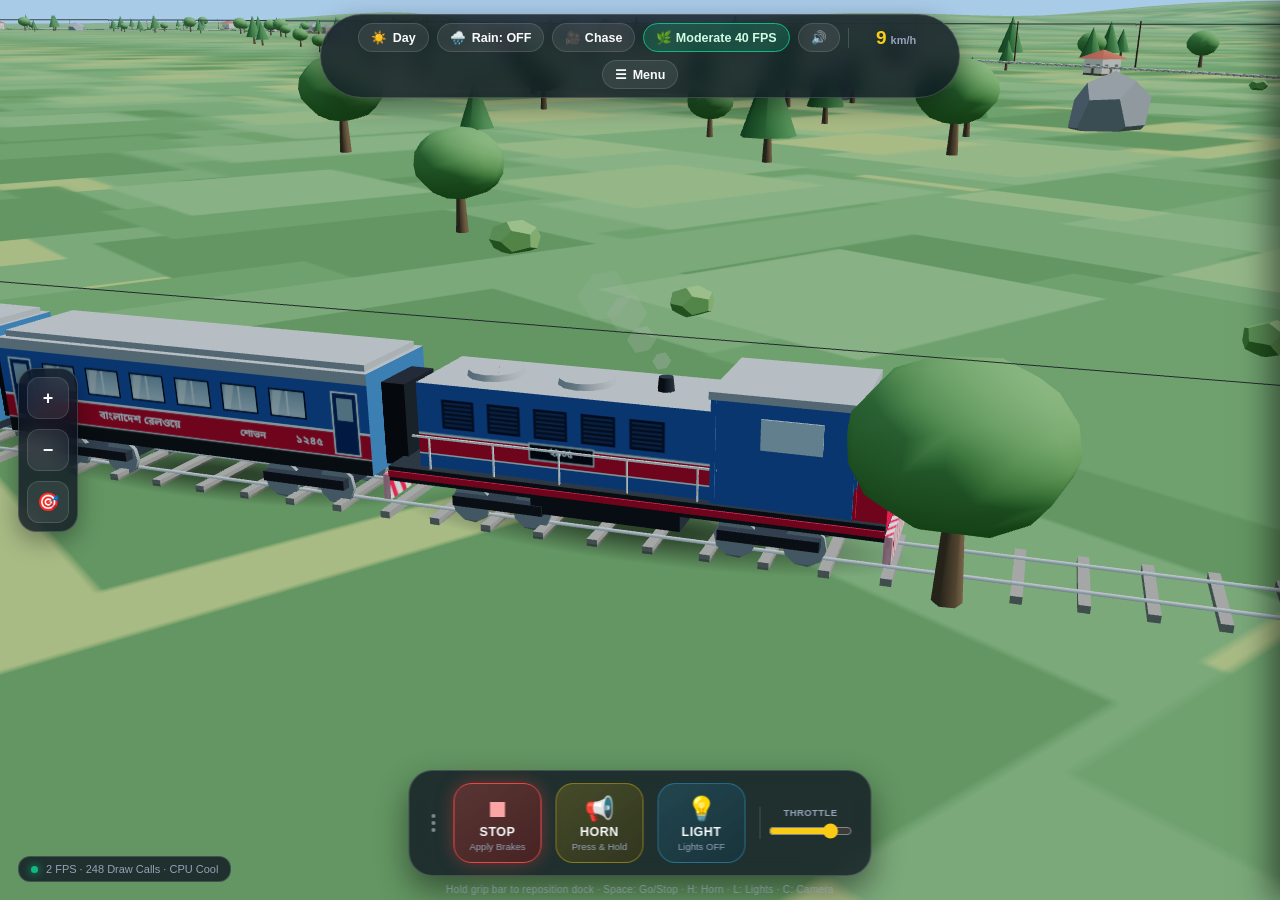
==== commit 67d90097: "Add Low/Moderate/Medium/High quality tiers, Day/Dawn/Night & Rain modes, villager day-night routine," ====
--- a/train-game-standalone.html
+++ b/train-game-standalone.html
@@ -770,19 +770,19 @@
 
     <!-- Top Status & Mode HUD -->
     <header id="top-hud">
-        <button id="btn-day-night" class="hud-btn" title="Cycle Day / Golden Sunset / Moonlit Night (Hotkey: N)">
+        <button id="btn-day-night" class="hud-btn" title="Cycle Day / Dawn / Moonlit Night (Hotkey: N)">
             <span class="hud-icon">☀️</span>
             <span class="hud-val">Day</span>
         </button>
-        <button id="btn-rain" class="hud-btn" title="Toggle Rain Atmosphere (Hotkey: R)">
+        <button id="btn-rain" class="hud-btn" title="Toggle Monsoon Rain Atmosphere (Hotkey: R)">
             <span class="hud-icon">🌧️</span>
             <span class="hud-val">Rain: OFF</span>
         </button>
         <button id="btn-cam-mode" class="hud-btn" title="Switch Camera View (Hotkey: C)">
             <span class="hud-val">🎥 Chase</span>
         </button>
-        <button id="btn-eco-mode" class="hud-btn eco-active" title="Toggle Thermal CPU / FPS Cap">
-            <span class="hud-val">🌿 Cool 45 FPS</span>
+        <button id="btn-eco-mode" class="hud-btn eco-active" title="Toggle Graphics &amp; FPS Quality Tier (Low, Moderate, Medium, High)">
+            <span class="hud-val">🌿 Moderate 40 FPS</span>
         </button>
         <button id="btn-mute" class="hud-btn" title="Mute / Unmute Sound">
             <span class="hud-icon">🔊</span>
@@ -805,6 +805,10 @@
             <button id="btn-menu-close" class="drawer-close" title="Close Menu">✕</button>
         </div>
         <div class="drawer-content">
+            <div class="menu-section">
+                <h4>Graphics &amp; Performance Quality</h4>
+                <div class="menu-hint">Tiers: Low (30 FPS) · Moderate (40 FPS) · Medium (50 FPS) · High (60 FPS)</div>
+            </div>
             <div class="menu-section">
                 <h4>Controls &amp; Layout</h4>
                 <button id="btn-toggle-left-hand" class="menu-action-btn">
@@ -821,8 +825,8 @@
                 </button>
             </div>
             <div class="menu-section">
-                <h4>Camera Modes</h4>
-                <div class="menu-hint">C: Cycle View · Double-tap in Deck POV to center</div>
+                <h4>Camera Modes &amp; Controls</h4>
+                <div class="menu-hint">Drag screen: Manual pan &amp; orbit angle · Pinch / Wheel / +/- : Zoom · C: Cycle View · 🎯: Recenter</div>
             </div>
             <div class="menu-section">
                 <h4>Keyboard Shortcuts</h4>
@@ -831,7 +835,7 @@
                     <div><kbd>H</kbd> Train Horn</div>
                     <div><kbd>L</kbd> Headlights</div>
                     <div><kbd>C</kbd> Camera Mode</div>
-                    <div><kbd>N</kbd> Day / Sunset / Night</div>
+                    <div><kbd>N</kbd> Day / Dawn / Night</div>
                     <div><kbd>R</kbd> Rain Atmosphere</div>
                     <div><kbd>+/-</kbd> Zoom Distance / FOV</div>
                 </div>
@@ -959,14 +963,15 @@
         }
     },
 
-    // Performance & Thermal Settings
+    // Performance & Thermal Settings (Low, Moderate, Medium, High Quality Tiers)
     performance: {
         modes: [
-            { id: 'balanced', label: '🌿 Cool 45 FPS', fpsCap: 45, maxDpr: 1.25, k: 1 },
-            { id: 'eco',      label: '⚡ Eco 30 FPS',  fpsCap: 30, maxDpr: 1.0,  k: 2 },
-            { id: 'max',      label: '🚀 60 FPS',      fpsCap: 60, maxDpr: 1.5,  k: 1 }
+            { id: 'low',      name: 'Low',      label: '⚡ Low 30 FPS',      fpsCap: 30, maxDpr: 0.85, lodDistance: 900  },
+            { id: 'moderate', name: 'Moderate', label: '🌿 Moderate 40 FPS', fpsCap: 40, maxDpr: 1.0,  lodDistance: 1500 },
+            { id: 'medium',   name: 'Medium',   label: '✨ Medium 50 FPS',   fpsCap: 50, maxDpr: 1.35, lodDistance: 2100 },
+            { id: 'high',     name: 'High',     label: '🚀 High 60 FPS',     fpsCap: 60, maxDpr: 2.0,  lodDistance: 2600 }
         ],
-        defaultModeIndex: 0
+        defaultModeIndex: 1 // Default to Moderate 40 FPS for balanced performance & battery
     },
 
     // Visual Themes / Lighting (Bangladeshi Simulator Palette - Section 20)
@@ -997,7 +1002,7 @@
         insulators: 0x5ca38a,
         lampWarm: 0xffd982,
 
-        // Atmospheric Presets
+        // Atmospheric Presets (Day, Dawn, Night)
         presets: {
             day: {
                 name: 'Day',
@@ -1018,24 +1023,24 @@
                 moonVisible: false,
                 windowGlow: 0.08
             },
-            sunset: {
-                name: 'Sunset',
+            dawn: {
+                name: 'Dawn',
                 icon: '🌅',
-                skyTop: 0x2c355c,
-                skyHorizon: 0xe6844e,
-                fogColor: 0xd9875b,
-                fogDensity: 0.00052,
-                sunColor: 0xff944d,
-                sunIntensity: 1.35,
-                sunPos: [-220, 95, 180],
-                hemiSky: 0xffa066,
-                hemiGround: 0x3d2920,
+                skyTop: 0x3a4b7c,
+                skyHorizon: 0xf4a261,
+                fogColor: 0xe8a882,
+                fogDensity: 0.00060,
+                sunColor: 0xffb870,
+                sunIntensity: 1.15,
+                sunPos: [220, 85, 120],
+                hemiSky: 0xfaa57b,
+                hemiGround: 0x3d4f2b,
                 hemiIntensity: 0.68,
-                ambientColor: 0x8f5b4a,
-                ambientIntensity: 0.30,
-                starOpacity: 0.25,
+                ambientColor: 0x7e5f52,
+                ambientIntensity: 0.32,
+                starOpacity: 0.12,
                 moonVisible: false,
-                windowGlow: 0.75
+                windowGlow: 0.40
             },
             night: {
                 name: 'Night',
@@ -3883,8 +3888,8 @@
             },
             {
                 name: "দক্ষিণপাড়া বাড়ি (South River Loop)",
-                pos: new THREE.Vector3(230, 0, 1080),
-                rotY: -1.4,
+                pos: new THREE.Vector3(240, 0, 950), // Safely inside loop, > 55m from train line
+                rotY: -2.2,
                 paddyType: 'golden'
             },
             {
@@ -3905,42 +3910,62 @@
             const hc = homesteadConfigs[i];
             const bari = new BengaliHomestead(this.scene, this.materials, hc);
             this.farmsteads.push(bari);
+            bari.group.updateMatrixWorld(true);
+
+            // Compute safe world coordinates via localToWorld (ensures > 23m track clearance)
+            const f1Home = bari.group.localToWorld(new THREE.Vector3(-4, 0, 1));
+            const f1Work = bari.group.localToWorld(new THREE.Vector3(16, 0, -2));
+            const f2Home = bari.group.localToWorld(new THREE.Vector3(4, 0, -2));
+            const f2Work = bari.group.localToWorld(new THREE.Vector3(20, 0, 2));
+
+            const cow1Home = bari.group.localToWorld(new THREE.Vector3(-7, 0, 5.5));
+            const cow1Past = bari.group.localToWorld(new THREE.Vector3(15, 0, -6));
+            const cow2Home = bari.group.localToWorld(new THREE.Vector3(-5.5, 0, 5.5));
+            const cow2Past = bari.group.localToWorld(new THREE.Vector3(19, 0, -6));
 
             // Add Working Farmers wearing Lungi, Gamcha & Bamboo Hat (Section 22)
             const f1 = new BengaliFarmer(this.scene, this.materials, {
                 id: `farmer_${i}_1`,
-                homePos: new THREE.Vector3(hc.pos.x - 6, 0, hc.pos.z + 4),
-                workPos: new THREE.Vector3(hc.pos.x + 16, 0, hc.pos.z + 12),
+                homePos: f1Home,
+                workPos: f1Work,
                 lungiMat: i % 2 === 0 ? this.materials.lungiMaroonMat : this.materials.lungiNavyMat,
                 hasHat: true,
-                speed: 1.15 + (i * 0.08)
+                speed: 1.15 + (i * 0.08),
+                trackSystem: this.trackSystem,
+                initialPreset: this.currentTimePreset
             });
 
             const f2 = new BengaliFarmer(this.scene, this.materials, {
                 id: `farmer_${i}_2`,
-                homePos: new THREE.Vector3(hc.pos.x + 4, 0, hc.pos.z - 8),
-                workPos: new THREE.Vector3(hc.pos.x + 22, 0, hc.pos.z - 6),
+                homePos: f2Home,
+                workPos: f2Work,
                 lungiMat: this.materials.lungiGreenMat,
                 hasHat: false,
-                speed: 1.25
+                speed: 1.25,
+                trackSystem: this.trackSystem,
+                initialPreset: this.currentTimePreset
             });
             this.farmers.push(f1, f2);
 
             // Add Desi Zebu Cattle (হাঁটু ও পিঠের কুঁজযুক্ত দেশি গরু - Section 23)
             const cow1 = new DesiZebuCow(this.scene, this.materials, {
                 id: `cow_${i}_1`,
-                homePos: new THREE.Vector3(hc.pos.x + 8, 0, hc.pos.z + 6),
-                pasturePos: new THREE.Vector3(hc.pos.x + 18, 0, hc.pos.z + 18),
+                homePos: cow1Home,
+                pasturePos: cow1Past,
                 isWhite: (i % 2 === 0),
-                isDraftWorker: (i === 0 || i === 2) // Plough team bullock
+                isDraftWorker: (i === 0 || i === 2), // Plough team bullock
+                trackSystem: this.trackSystem,
+                initialPreset: this.currentTimePreset
             });
 
             const cow2 = new DesiZebuCow(this.scene, this.materials, {
                 id: `cow_${i}_2`,
-                homePos: new THREE.Vector3(hc.pos.x + 11, 0, hc.pos.z + 6),
-                pasturePos: new THREE.Vector3(hc.pos.x + 24, 0, hc.pos.z + 15),
+                homePos: cow2Home,
+                pasturePos: cow2Past,
                 isWhite: (i % 2 !== 0),
-                isDraftWorker: false
+                isDraftWorker: false,
+                trackSystem: this.trackSystem,
+                initialPreset: this.currentTimePreset
             });
             this.cows.push(cow1, cow2);
         }
@@ -4111,12 +4136,12 @@
 
     onTimeOfDayChange(presetKey) {
         this.currentTimePreset = presetKey;
-        const isNightOrSunset = (presetKey === 'night' || presetKey === 'sunset');
+        const isNight = (presetKey === 'night');
         for (let i = 0; i < this.farmers.length; i++) {
-            this.farmers[i].setTargetMode(isNightOrSunset ? 'HEADING_HOME' : 'HEADING_FARM');
+            this.farmers[i].setTargetMode(isNight ? 'HEADING_HOME' : 'HEADING_FARM');
         }
         for (let i = 0; i < this.cows.length; i++) {
-            this.cows[i].setTargetMode(isNightOrSunset ? 'HEADING_HOME' : 'HEADING_PASTURE');
+            this.cows[i].setTargetMode(isNight ? 'HEADING_HOME' : 'HEADING_PASTURE');
         }
     }
 
@@ -4517,13 +4542,16 @@
         this.scene = scene;
         this.materials = materials;
         this.opts = opts;
+        this.trackSystem = opts.trackSystem;
 
         this.homePos = opts.homePos.clone();
         this.workPos = opts.workPos.clone();
-        this.currentPos = opts.homePos.clone();
-        this.targetPos = opts.workPos.clone();
-
-        this.state = 'FARMING';
+
+        const isNight = (opts.initialPreset === 'night');
+        this.state = isNight ? 'AT_HOME' : 'FARMING';
+        this.currentPos = isNight ? opts.homePos.clone() : opts.workPos.clone();
+        this.targetPos = isNight ? opts.homePos.clone() : opts.workPos.clone();
+
         this.isRaining = false;
         this.speed = opts.speed || 1.2;
         this.walkPhase = Math.random() * Math.PI * 2;
@@ -4532,6 +4560,7 @@
         this._dir = new THREE.Vector3();
 
         this._buildMesh(opts);
+        if (isNight && this.toolGroup) this.toolGroup.visible = false;
         this.scene.add(this.root);
     }
 
@@ -4634,6 +4663,15 @@
     }
 
     update(dt) {
+        // Strict Track Envelope Safety Guard: Never allow farmer closer than 6.0m to any rail
+        if (this.trackSystem) {
+            const trackDist = this.trackSystem.getMinDistanceToTrack(this.currentPos.x, this.currentPos.z, 8);
+            if (trackDist < 6.0) {
+                this.currentPos.lerp(this.homePos, 0.25);
+                this.root.position.copy(this.currentPos);
+            }
+        }
+
         // B18 FIX: Properly reset torso & head rotation so farmer does not freeze bent over!
         if (this.isRaining) {
             this.torsoMesh.rotation.x = 0;
@@ -4671,11 +4709,26 @@
             } else {
                 if (this.state === 'HEADING_HOME') {
                     this.state = 'AT_HOME';
+                    if (this.toolGroup) this.toolGroup.visible = false;
                 } else {
                     this.state = 'FARMING';
                     if (this.toolGroup) this.toolGroup.visible = true;
                 }
             }
+            return;
+        }
+
+        if (this.state === 'AT_HOME') {
+            // Resting at home / courtyard in evening and night
+            this.idleTimer += dt * 1.5;
+            const breath = Math.sin(this.idleTimer) * 0.04;
+            this.torsoMesh.rotation.x = breath;
+            this.headGroup.rotation.x = breath * 0.5;
+            this.leftLeg.rotation.x = 0;
+            this.rightLeg.rotation.x = 0;
+            this.leftArm.rotation.x = 0;
+            this.rightArm.rotation.x = 0;
+            if (this.toolGroup) this.toolGroup.visible = false;
             return;
         }
 
@@ -4700,13 +4753,16 @@
         this.scene = scene;
         this.materials = materials;
         this.opts = opts;
+        this.trackSystem = opts.trackSystem;
 
         this.homePos = opts.homePos.clone();
         this.pasturePos = opts.pasturePos.clone();
-        this.currentPos = opts.homePos.clone();
-        this.targetPos = opts.pasturePos.clone();
-
-        this.state = 'GRAZING';
+
+        const isNight = (opts.initialPreset === 'night');
+        this.state = isNight ? 'AT_HOME' : 'GRAZING';
+        this.currentPos = isNight ? opts.homePos.clone() : opts.pasturePos.clone();
+        this.targetPos = isNight ? opts.homePos.clone() : opts.pasturePos.clone();
+
         this.isRaining = false;
         this.isDraftWorker = opts.isDraftWorker || false;
         this.speed = 0.85;
@@ -4805,6 +4861,15 @@
     }
 
     update(dt) {
+        // Strict Track Envelope Safety Guard: Never allow cattle closer than 6.0m to any rail
+        if (this.trackSystem) {
+            const trackDist = this.trackSystem.getMinDistanceToTrack(this.currentPos.x, this.currentPos.z, 8);
+            if (trackDist < 6.0) {
+                this.currentPos.lerp(this.homePos, 0.25);
+                this.root.position.copy(this.currentPos);
+            }
+        }
+
         if (this.isRaining) {
             this.legFL.rotation.x = 0;
             this.legFR.rotation.x = 0;
@@ -4834,6 +4899,20 @@
             } else {
                 this.state = (this.state === 'HEADING_HOME') ? 'AT_HOME' : 'GRAZING';
             }
+            return;
+        }
+
+        if (this.state === 'AT_HOME') {
+            // Resting inside/beside the cowshed (গোয়ালঘর)
+            this.grazeTimer += dt;
+            this.legFL.rotation.x = 0;
+            this.legFR.rotation.x = 0;
+            this.legBL.rotation.x = 0;
+            this.legBR.rotation.x = 0;
+            this.tail.rotation.z = Math.sin(this.grazeTimer * 1.8) * 0.22;
+            this.headNeck.rotation.x = 0.08 + Math.sin(this.grazeTimer * 0.7) * 0.05;
+            this.root.position.copy(this.homePos);
+            this.currentPos.copy(this.homePos);
             return;
         }
 
@@ -4955,7 +5034,7 @@
 </script>
 <script>
 // --- js/weather.js ---
-// weather.js - Zero-Shadow-Map Atmospheric Preset Manager (Day, Golden Sunset, Moonlit Starry Night & Monsoon Rain)
+// weather.js - Zero-Shadow-Map Atmospheric Preset Manager (Day, Dawn, Moonlit Starry Night & Monsoon Rain)
 // Features: Smooth 2.5s Color & Fog Transitions (B21), Dynamic Starry Night Sky Dome, Monsoonal Downpour
 
 class WeatherManager {
@@ -4965,7 +5044,7 @@
         this.envManager = envManager;
         this.villageManager = villageManager;
 
-        this.presetOrder = ['day', 'sunset', 'night'];
+        this.presetOrder = ['day', 'dawn', 'night'];
         this.presetIdx = 0;
         this.isRaining = false;
         this.currentPresetKey = 'day';
@@ -5102,8 +5181,11 @@
 
     // Smooth time-of-day preset transition (B21)
     applyPreset(key, immediate = false) {
+        if (key === 'sunset') key = 'dawn';
         const p = GAME_CONFIG.colors.presets[key] || GAME_CONFIG.colors.presets.day;
         this.currentPresetKey = key;
+        const pIdx = this.presetOrder.indexOf(key);
+        if (pIdx !== -1) this.presetIdx = pIdx;
 
         if (immediate) {
             this.scene.background.setHex(p.skyHorizon);
@@ -5838,13 +5920,13 @@
             this.locomotive.bodyGroup.localToWorld(this._deckLook);
             this.camera.lookAt(this._deckLook);
 
-            const targetFov = this._fitFov(78) + (this.deckFovOffset || 0) + sp * 5.0;
+            const targetFov = this._fitFov(78) + (this.deckFovOffset || 0);
             this._applyFov(targetFov);
             return;
         }
 
-        // Orbit FOV adjusted to prevent tunnel vision on mobile (B9)
-        this._applyFov(this._fitFov(70) + this.trainPhysics.getSpeedRatio() * 4.0);
+        // Orbit FOV adjusted for aspect ratio without dynamic speed distortion
+        this._applyFov(this._fitFov(GAME_CONFIG.camera.fov || 52));
 
         // Mode 2: Trackside Fly-by Camera
         if (this.camModeIdx === 2) {
@@ -5879,9 +5961,7 @@
             return;
         }
 
-        // Mode 0: Smooth Orbit Chase Camera
-        const sp = this.trainPhysics.getSpeedRatio();
-        this.targetDistance += (sp * 5.0 - (this.targetDistance - GAME_CONFIG.camera.defaultDistance) * 0.1) * dt;
+        // Mode 0: Smooth Orbit Chase Camera (User controls distance, pitch, and yaw manually with zero auto-panning)
         this.distance += (this.targetDistance - this.distance) * Math.min(1.0, dt * 10.0);
 
         const cosP = Math.cos(this.pitch);
@@ -5975,10 +6055,19 @@
     function applyPerformanceMode(mode) {
         currentPerfMode = mode;
         if (renderer) {
-            const isPhone = (window.devicePixelRatio || 1) >= 1.5;
-            const maxDpr = isPhone ? Math.min(mode.maxDpr, 1.35) : mode.maxDpr;
-            renderer.setPixelRatio(Math.min(window.devicePixelRatio || 1, maxDpr));
+            const dpr = window.devicePixelRatio || 1;
+            const targetDpr = Math.min(dpr, mode.maxDpr);
+            renderer.setPixelRatio(targetDpr);
             renderer.setSize(window.innerWidth, window.innerHeight);
+        }
+        if (camera) {
+            camera.far = mode.lodDistance || 2600;
+            camera.updateProjectionMatrix();
+        }
+        const btnEco = document.getElementById('btn-eco-mode');
+        if (btnEco) {
+            btnEco.querySelector('.hud-val').textContent = mode.label;
+            btnEco.classList.toggle('eco-active', mode.id !== 'high');
         }
     }
 
@@ -6080,11 +6169,18 @@
                 if (slider) slider.value = Math.round(saved.throttle * 100);
             }
             if (saved.preset && weatherManager) {
-                weatherManager.applyPreset(saved.preset, true);
+                const presetKey = (saved.preset === 'sunset') ? 'dawn' : saved.preset;
+                const p = weatherManager.applyPreset(presetKey, true);
                 const btnDN = document.getElementById('btn-day-night');
                 if (btnDN) {
-                    btnDN.querySelector('.hud-val').textContent = saved.preset.toUpperCase();
+                    btnDN.querySelector('.hud-icon').textContent = p.icon;
+                    btnDN.querySelector('.hud-val').textContent = p.name;
+                    btnDN.classList.toggle('active', presetKey !== 'day');
                 }
+            }
+            if (saved.perf !== undefined) {
+                perfModeIdx = Math.max(0, Math.min(GAME_CONFIG.performance.modes.length - 1, saved.perf));
+                applyPerformanceMode(GAME_CONFIG.performance.modes[perfModeIdx]);
             }
             if (saved.rain && weatherManager) {
                 weatherManager.toggleRain();
@@ -6177,23 +6273,23 @@
             return;
         }
 
-        // 2. Vsync Frame Pacing & Idle Render Governor (Section 9.2, B10, B16)
+        // 2. Frame Pacing & Quality Tier FPS Limiter (Low: 30, Moderate: 40, Medium: 50, High: 60, Idle: 12)
         const isSettled = villageManager ? villageManager.isSettled() : true;
         const isIdle = (trainPhysics.speed === 0 && !trainPhysics.isRunning && !weatherManager.isRaining && !gameControls.cameraMovedRecently && isSettled);
 
-        // Even vsync tick gating eliminates 16/33ms judder (B16)
-        const modeCadence = isIdle ? 4 : (currentPerfMode.k || 1);
-        if ((tickCount++ % modeCadence) !== 0) {
+        const targetFps = isIdle ? 12 : (currentPerfMode.fpsCap || 40);
+        const minFrameInterval = (1000.0 / targetFps) - 2.0; // 2ms threshold for vsync/rAF timing jitter
+        if (lastFrameTime > 0 && (now - lastFrameTime) < minFrameInterval) {
             return;
         }
 
-        const elapsedMs = now - lastFrameTime;
+        const elapsedMs = lastFrameTime > 0 ? (now - lastFrameTime) : (1000.0 / targetFps);
         lastFrameTime = now;
 
-        // B10 FIX: Allow dt to accommodate lower idle intervals without slowing game time!
+        // Allow dt to accommodate target intervals without slowing game physics!
         let dt = (now - lastSimTime) / 1000.0;
         lastSimTime = now;
-        const maxDt = Math.max(0.05, (1.0 / (isIdle ? 12 : currentPerfMode.fpsCap)) * 1.5);
+        const maxDt = Math.max(0.05, (1.0 / targetFps) * 1.5);
         if (dt > maxDt) dt = maxDt;
 
         // Collect frame time sample for p50/p95 telemetry
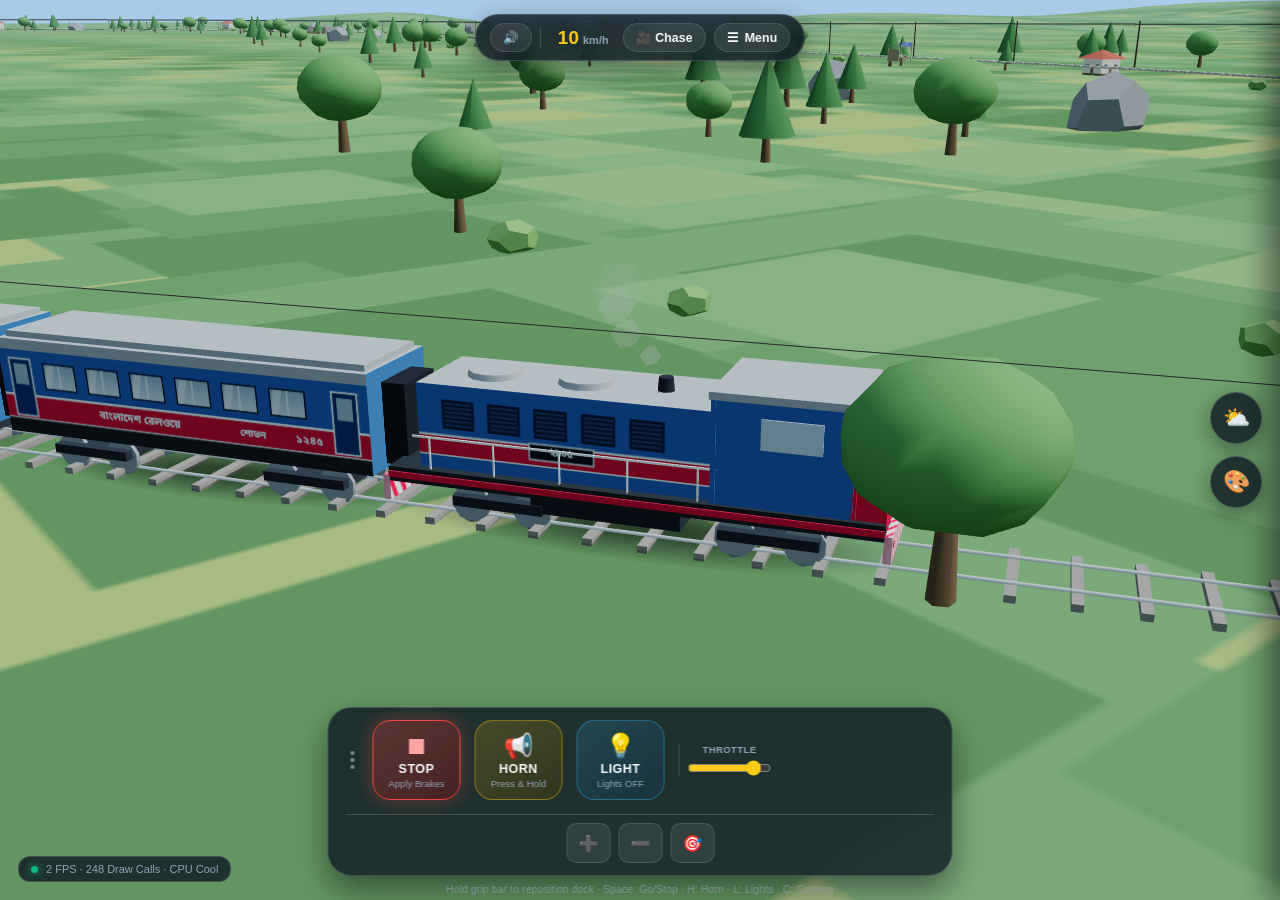
==== commit 3058abcd: "Redesign HUD: Weather FAB panel, Graphics quality cards, camera in dock, throttle min=0 - Top HUD de" ====
--- a/train-game-standalone.html
+++ b/train-game-standalone.html
@@ -241,6 +241,7 @@
   transform: translateX(-50%);
   z-index: 20;
   display: flex;
+  flex-wrap: wrap;
   align-items: center;
   gap: 14px;
   padding: 12px 18px;
@@ -454,10 +455,6 @@
    ========================================================= */
 @media (max-width: 680px) {
   /* Hide secondary top-row buttons into Menu on narrow phones */
-  #btn-day-night,
-  #btn-rain,
-  #btn-eco-mode,
-  #btn-mute,
   .hud-divider {
     display: none;
   }
@@ -533,16 +530,7 @@
   }
 
   #left-camera-hud {
-    left: calc(8px + env(safe-area-inset-left, 0px));
-    gap: 8px;
-    padding: 6px;
-  }
-
-  .cam-btn {
-    width: 38px;
-    height: 38px;
-    font-size: 16px;
-    touch-action: manipulation;
+    display: none;
   }
 
   #perf-pill {
@@ -592,8 +580,7 @@
   }
 
   #left-camera-hud {
-    top: 50%;
-    transform: translateY(-50%);
+    display: none;
   }
 }
 
@@ -755,6 +742,321 @@
               linear-gradient(to bottom, rgba(0, 0, 0, 0.18), transparent 14%);
 }
 
+/* =========================================================
+   FAB COLUMN (Weather & Graphics Floating Action Buttons)
+   ========================================================= */
+#fab-col {
+  position: absolute;
+  right: 18px;
+  top: 50%;
+  transform: translateY(-50%);
+  z-index: 10;
+  display: flex;
+  flex-direction: column;
+  gap: 12px;
+  pointer-events: auto;
+}
+
+.fab-btn {
+  width: 52px;
+  height: 52px;
+  border-radius: 50%;
+  background: var(--bg-glass);
+  backdrop-filter: blur(10px);
+  -webkit-backdrop-filter: blur(10px);
+  border: 1px solid var(--border-glass);
+  color: var(--text-primary);
+  font-size: 22px;
+  display: flex;
+  align-items: center;
+  justify-content: center;
+  cursor: pointer;
+  box-shadow: 0 6px 20px rgba(0,0,0,0.38);
+  transition: background 0.18s ease, border-color 0.18s ease, transform 0.15s ease, box-shadow 0.18s ease;
+}
+
+.fab-btn:hover {
+  background: var(--bg-glass-hover);
+  border-color: rgba(255,255,255,0.3);
+  transform: scale(1.08);
+  box-shadow: 0 8px 24px rgba(0,0,0,0.5);
+}
+
+.fab-btn:active {
+  transform: scale(0.94);
+}
+
+.fab-btn.panel-open {
+  background: rgba(56, 189, 248, 0.26);
+  border-color: var(--accent-cyan);
+  box-shadow: 0 0 16px rgba(56,189,248,0.4);
+}
+
+/* =========================================================
+   SIDE PANELS (Weather & Graphics slide-in panels)
+   ========================================================= */
+.side-panel {
+  position: absolute;
+  right: 80px;
+  top: 50%;
+  transform: translateY(-50%) translateX(20px);
+  z-index: 11;
+  background: rgba(10, 18, 30, 0.94);
+  backdrop-filter: blur(16px);
+  -webkit-backdrop-filter: blur(16px);
+  border: 1px solid var(--border-glass);
+  border-radius: 20px;
+  padding: 14px 16px;
+  min-width: 220px;
+  box-shadow: -6px 0 28px rgba(0,0,0,0.5);
+  opacity: 0;
+  pointer-events: none;
+  transition: opacity 0.22s ease, transform 0.22s cubic-bezier(0.16, 1, 0.3, 1);
+}
+
+.side-panel.open {
+  opacity: 1;
+  pointer-events: auto;
+  transform: translateY(-50%) translateX(0);
+}
+
+.panel-title {
+  font-size: 11px;
+  text-transform: uppercase;
+  letter-spacing: 0.6px;
+  color: var(--text-muted);
+  margin-bottom: 10px;
+  font-weight: 700;
+}
+
+/* Weather Panel Row */
+.weather-row {
+  display: flex;
+  gap: 6px;
+  margin-bottom: 10px;
+}
+
+.wrow-btn {
+  flex: 1;
+  padding: 8px 4px;
+  border-radius: 10px;
+  background: rgba(255,255,255,0.07);
+  border: 1px solid rgba(255,255,255,0.12);
+  color: var(--text-primary);
+  font-size: 12px;
+  font-weight: 600;
+  cursor: pointer;
+  text-align: center;
+  transition: background 0.15s ease, border-color 0.15s ease;
+}
+
+.wrow-btn:hover {
+  background: rgba(255,255,255,0.14);
+}
+
+.wrow-btn.active {
+  background: rgba(56, 189, 248, 0.26);
+  border-color: var(--accent-cyan);
+  color: #e0f2fe;
+}
+
+/* Rain Row */
+.rain-row {
+  display: flex;
+  align-items: center;
+  justify-content: space-between;
+  padding: 6px 4px;
+  border-top: 1px solid var(--border-glass);
+  margin-top: 4px;
+}
+
+.rain-label {
+  font-size: 13px;
+  font-weight: 600;
+  color: var(--text-primary);
+}
+
+.rain-toggle {
+  padding: 6px 16px;
+  border-radius: 9999px;
+  background: rgba(255,255,255,0.08);
+  border: 1px solid rgba(255,255,255,0.14);
+  color: var(--text-muted);
+  font-size: 12px;
+  font-weight: 700;
+  cursor: pointer;
+  transition: background 0.15s ease, border-color 0.15s ease, color 0.15s ease;
+}
+
+.rain-toggle.on {
+  background: rgba(56, 189, 248, 0.26);
+  border-color: var(--accent-cyan);
+  color: #e0f2fe;
+}
+
+/* Graphics Quality Grid */
+.quality-grid {
+  display: grid;
+  grid-template-columns: 1fr 1fr;
+  gap: 8px;
+}
+
+.quality-card {
+  display: flex;
+  flex-direction: column;
+  align-items: center;
+  padding: 10px 8px;
+  border-radius: 14px;
+  background: rgba(255,255,255,0.07);
+  border: 1.5px solid rgba(255,255,255,0.12);
+  color: var(--text-primary);
+  cursor: pointer;
+  transition: background 0.15s ease, border-color 0.15s ease, box-shadow 0.15s ease;
+  gap: 2px;
+}
+
+.quality-card:hover {
+  background: rgba(255,255,255,0.14);
+  border-color: rgba(255,255,255,0.28);
+}
+
+.quality-card.active {
+  background: rgba(16, 185, 129, 0.22);
+  border-color: var(--accent-emerald);
+  box-shadow: 0 0 12px rgba(16,185,129,0.3);
+}
+
+.q-icon {
+  font-size: 18px;
+}
+
+.q-name {
+  font-size: 11px;
+  font-weight: 700;
+}
+
+.q-fps {
+  font-size: 10px;
+  color: var(--text-muted);
+}
+
+/* =========================================================
+   CAMERA BUTTONS ROW in Bottom Dock
+   ========================================================= */
+.dock-cam-row {
+  display: flex;
+  gap: 8px;
+  padding-top: 8px;
+  border-top: 1px solid var(--border-glass);
+  width: 100%;
+  justify-content: center;
+}
+
+.cam-dock-btn {
+  width: 44px;
+  height: 40px;
+  border-radius: 10px;
+  background: rgba(255,255,255,0.08);
+  border: 1px solid rgba(255,255,255,0.14);
+  color: var(--text-primary);
+  font-size: 16px;
+  display: flex;
+  align-items: center;
+  justify-content: center;
+  cursor: pointer;
+  transition: background 0.15s ease, border-color 0.15s ease, transform 0.12s ease;
+}
+
+.cam-dock-btn:hover {
+  background: rgba(255,255,255,0.18);
+  border-color: rgba(255,255,255,0.28);
+  transform: scale(1.06);
+}
+
+.cam-dock-btn:active {
+  transform: scale(0.93);
+  background: rgba(56,189,248,0.28);
+}
+
+/* =========================================================
+   MENU DRAWER — Quality Tile Buttons
+   ========================================================= */
+.menu-quality-row {
+  display: grid;
+  grid-template-columns: 1fr 1fr;
+  gap: 7px;
+}
+
+.menu-quality-btn {
+  padding: 10px 6px;
+  border-radius: 12px;
+  background: rgba(255,255,255,0.07);
+  border: 1.5px solid rgba(255,255,255,0.12);
+  color: var(--text-primary);
+  font-size: 12px;
+  font-weight: 600;
+  cursor: pointer;
+  text-align: center;
+  line-height: 1.4;
+  transition: background 0.15s ease, border-color 0.15s ease;
+}
+
+.menu-quality-btn small {
+  font-size: 10px;
+  color: var(--text-muted);
+  display: block;
+}
+
+.menu-quality-btn.active {
+  background: rgba(16, 185, 129, 0.22);
+  border-color: var(--accent-emerald);
+}
+
+.menu-quality-btn:hover {
+  background: rgba(255,255,255,0.14);
+}
+
+/* =========================================================
+   RESPONSIVE: FAB panel adjustments for mobile
+   ========================================================= */
+@media (max-width: 680px) {
+  #fab-col {
+    right: 10px;
+    top: auto;
+    bottom: calc(140px + env(safe-area-inset-bottom, 0px));
+    transform: none;
+    flex-direction: column;
+  }
+
+  .fab-btn {
+    width: 46px;
+    height: 46px;
+    font-size: 20px;
+  }
+
+  .side-panel {
+    right: 66px;
+    top: auto;
+    bottom: calc(130px + env(safe-area-inset-bottom, 0px));
+    transform: translateX(16px);
+    min-width: 190px;
+  }
+
+  .side-panel.open {
+    transform: translateX(0);
+  }
+
+  .dock-cam-row {
+    gap: 6px;
+  }
+
+  .cam-dock-btn {
+    width: 40px;
+    height: 36px;
+    font-size: 14px;
+  }
+}
+
 </style>
 </head>
 <body>
@@ -770,20 +1072,6 @@
 
     <!-- Top Status & Mode HUD -->
     <header id="top-hud">
-        <button id="btn-day-night" class="hud-btn" title="Cycle Day / Dawn / Moonlit Night (Hotkey: N)">
-            <span class="hud-icon">☀️</span>
-            <span class="hud-val">Day</span>
-        </button>
-        <button id="btn-rain" class="hud-btn" title="Toggle Monsoon Rain Atmosphere (Hotkey: R)">
-            <span class="hud-icon">🌧️</span>
-            <span class="hud-val">Rain: OFF</span>
-        </button>
-        <button id="btn-cam-mode" class="hud-btn" title="Switch Camera View (Hotkey: C)">
-            <span class="hud-val">🎥 Chase</span>
-        </button>
-        <button id="btn-eco-mode" class="hud-btn eco-active" title="Toggle Graphics &amp; FPS Quality Tier (Low, Moderate, Medium, High)">
-            <span class="hud-val">🌿 Moderate 40 FPS</span>
-        </button>
         <button id="btn-mute" class="hud-btn" title="Mute / Unmute Sound">
             <span class="hud-icon">🔊</span>
         </button>
@@ -792,6 +1080,9 @@
             <span id="speed-gauge-val">0</span>
             <span id="speed-gauge-unit">km/h</span>
         </div>
+        <button id="btn-cam-mode" class="hud-btn" title="Switch Camera View (Hotkey: C)">
+            <span class="hud-val">🎥 Chase</span>
+        </button>
         <button id="btn-menu" class="hud-btn hud-menu-btn" title="Open Settings &amp; Actions Menu">
             <span class="hud-icon">☰</span>
             <span class="hud-val">Menu</span>
@@ -807,7 +1098,12 @@
         <div class="drawer-content">
             <div class="menu-section">
                 <h4>Graphics &amp; Performance Quality</h4>
-                <div class="menu-hint">Tiers: Low (30 FPS) · Moderate (40 FPS) · Medium (50 FPS) · High (60 FPS)</div>
+                <div class="menu-quality-row">
+                    <button id="btn-mq-low" class="menu-quality-btn" data-tier="low">🐢 Low<br><small>30 FPS</small></button>
+                    <button id="btn-mq-moderate" class="menu-quality-btn active" data-tier="moderate">🌿 Moderate<br><small>40 FPS</small></button>
+                    <button id="btn-mq-medium" class="menu-quality-btn" data-tier="medium">✨ Medium<br><small>50 FPS</small></button>
+                    <button id="btn-mq-high" class="menu-quality-btn" data-tier="high">🔥 High<br><small>60 FPS</small></button>
+                </div>
             </div>
             <div class="menu-section">
                 <h4>Controls &amp; Layout</h4>
@@ -843,18 +1139,62 @@
         </div>
     </aside>
 
+    <!-- FAB column: Weather & Graphics floating action buttons -->
+    <div id="fab-col">
+        <button id="btn-weather-fab" class="fab-btn" title="Weather Controls (Day/Dawn/Night + Rain)">⛅</button>
+        <button id="btn-graphics-fab" class="fab-btn" title="Graphics Quality Tier (Hotkey: Q)">🎨</button>
+    </div>
+
+    <!-- Weather Panel (slide-in from right) -->
+    <div id="weather-panel" class="side-panel" aria-hidden="true">
+        <div class="panel-title">🌤️ Weather &amp; Time</div>
+        <div class="weather-row">
+            <button id="btn-w-day" class="wrow-btn active" data-preset="day">☀️ Day</button>
+            <button id="btn-w-dawn" class="wrow-btn" data-preset="dawn">🌅 Dawn</button>
+            <button id="btn-w-night" class="wrow-btn" data-preset="night">🌙 Night</button>
+        </div>
+        <div class="rain-row">
+            <span class="rain-label">🌧️ Rain</span>
+            <button id="btn-rain-toggle" class="rain-toggle" data-on="false">OFF</button>
+        </div>
+    </div>
+
+    <!-- Graphics Quality Panel (slide-in from right) -->
+    <div id="graphics-panel" class="side-panel" aria-hidden="true">
+        <div class="panel-title">🎨 Graphics Quality</div>
+        <div class="quality-grid">
+            <button id="btn-q-low" class="quality-card" data-tier="low">
+                <span class="q-icon">🐢</span>
+                <span class="q-name">Low</span>
+                <span class="q-fps">30 FPS</span>
+            </button>
+            <button id="btn-q-moderate" class="quality-card active" data-tier="moderate">
+                <span class="q-icon">🌿</span>
+                <span class="q-name">Moderate</span>
+                <span class="q-fps">40 FPS</span>
+            </button>
+            <button id="btn-q-medium" class="quality-card" data-tier="medium">
+                <span class="q-icon">✨</span>
+                <span class="q-name">Medium</span>
+                <span class="q-fps">50 FPS</span>
+            </button>
+            <button id="btn-q-high" class="quality-card" data-tier="high">
+                <span class="q-icon">🔥</span>
+                <span class="q-name">High</span>
+                <span class="q-fps">60 FPS</span>
+            </button>
+        </div>
+    </div>
+
+    <!-- Panel overlay dismissal -->
+    <div id="weather-panel-overlay" class="panel-overlay"></div>
+    <div id="graphics-panel-overlay" class="panel-overlay"></div>
+
     <!-- Live Thermal & Draw-Call Telemetry Pill -->
     <div id="perf-pill" aria-live="polite">
         <span class="perf-dot"></span>
         <span id="perf-text">45 FPS · 24 Draw Calls · CPU Cool</span>
     </div>
-
-    <!-- Left-Side Camera Navigation (+, -, Recenter) -->
-    <nav id="left-camera-hud" aria-label="Camera Controls">
-        <button id="btn-zoom-in" class="cam-btn" title="Zoom In (+)">+</button>
-        <button id="btn-zoom-out" class="cam-btn" title="Zoom Out (-)">−</button>
-        <button id="btn-recenter" class="cam-btn" title="Recenter Camera on Train">🎯</button>
-    </nav>
 
     <!-- The 3 Primary Controllers Dock + Throttle Slider (Grip Long-Tap Draggable) -->
     <div id="train-controls-dock" role="region" aria-label="Locomotive Controllers">
@@ -888,7 +1228,14 @@
         <!-- 4. Cruise Throttle Slider -->
         <div class="throttle-stack">
             <label for="throttle-slider" class="throttle-label">Throttle</label>
-            <input id="throttle-slider" type="range" min="25" max="100" value="85" title="Adjust Cruising Speed">
+            <input id="throttle-slider" type="range" min="0" max="100" value="85" title="Adjust Cruising Speed">
+        </div>
+
+        <!-- 5. Camera Controls Row -->
+        <div class="dock-cam-row">
+            <button id="btn-zoom-in" class="cam-dock-btn" title="Zoom In (+)">➕</button>
+            <button id="btn-zoom-out" class="cam-dock-btn" title="Zoom Out (−)">➖</button>
+            <button id="btn-recenter" class="cam-dock-btn" title="Recenter Camera on Train">🎯</button>
         </div>
 
         <div class="dock-hint">Hold grip bar to reposition dock · Space: Go/Stop · H: Horn · L: Lights · C: Camera</div>
@@ -5649,16 +5996,133 @@
             btnCamMode.addEventListener('click', () => this.cycleCameraMode());
         }
 
-        // 8. CPU Eco / FPS Mode Button
+        // 8. CPU Eco / FPS Mode Button (legacy cycle - kept for keyboard Q shortcut compatibility)
         const btnEco = document.getElementById('btn-eco-mode');
         if (btnEco && this.onPerfModeChange) {
             btnEco.addEventListener('click', () => {
                 const mode = this.onPerfModeChange();
-                btnEco.querySelector('.hud-val').textContent = mode.label;
-                btnEco.classList.toggle('eco-active', mode.id !== 'max');
                 this.cameraMovedRecently = true;
             });
         }
+
+        // 8b. Weather FAB toggle
+        const btnWeatherFab = document.getElementById('btn-weather-fab');
+        const weatherPanel = document.getElementById('weather-panel');
+        const graphicsPanel = document.getElementById('graphics-panel');
+        const btnGraphicsFab = document.getElementById('btn-graphics-fab');
+
+        const closeWeather = () => {
+            if (weatherPanel) { weatherPanel.classList.remove('open'); weatherPanel.setAttribute('aria-hidden','true'); }
+            if (btnWeatherFab) btnWeatherFab.classList.remove('panel-open');
+        };
+        const closeGraphics = () => {
+            if (graphicsPanel) { graphicsPanel.classList.remove('open'); graphicsPanel.setAttribute('aria-hidden','true'); }
+            if (btnGraphicsFab) btnGraphicsFab.classList.remove('panel-open');
+        };
+
+        if (btnWeatherFab && weatherPanel) {
+            btnWeatherFab.addEventListener('click', (e) => {
+                e.stopPropagation();
+                const isOpen = weatherPanel.classList.contains('open');
+                closeGraphics();
+                if (isOpen) {
+                    closeWeather();
+                } else {
+                    weatherPanel.classList.add('open');
+                    weatherPanel.setAttribute('aria-hidden','false');
+                    btnWeatherFab.classList.add('panel-open');
+                }
+            });
+        }
+
+        if (btnGraphicsFab && graphicsPanel) {
+            btnGraphicsFab.addEventListener('click', (e) => {
+                e.stopPropagation();
+                const isOpen = graphicsPanel.classList.contains('open');
+                closeWeather();
+                if (isOpen) {
+                    closeGraphics();
+                } else {
+                    graphicsPanel.classList.add('open');
+                    graphicsPanel.setAttribute('aria-hidden','false');
+                    btnGraphicsFab.classList.add('panel-open');
+                }
+            });
+        }
+
+        // Close panels when clicking outside
+        document.addEventListener('click', (e) => {
+            if (!e.target.closest('#weather-panel') && !e.target.closest('#btn-weather-fab')) closeWeather();
+            if (!e.target.closest('#graphics-panel') && !e.target.closest('#btn-graphics-fab')) closeGraphics();
+        });
+
+        // 8c. Weather day/dawn/night buttons in the weather panel
+        const syncWeatherBtns = (presetKey) => {
+            ['day','dawn','night'].forEach(k => {
+                const b = document.getElementById('btn-w-' + k);
+                if (b) b.classList.toggle('active', k === presetKey);
+            });
+        };
+
+        ['day','dawn','night'].forEach(presetKey => {
+            const btn = document.getElementById('btn-w-' + presetKey);
+            if (btn) {
+                btn.addEventListener('click', () => {
+                    const p = this.weatherManager.applyPreset(presetKey, false);
+                    syncWeatherBtns(presetKey);
+                    this.cameraMovedRecently = true;
+                });
+            }
+        });
+
+        // 8d. Rain toggle in weather panel
+        const btnRainToggle = document.getElementById('btn-rain-toggle');
+        if (btnRainToggle) {
+            const syncRain = (raining) => {
+                btnRainToggle.textContent = raining ? 'ON' : 'OFF';
+                btnRainToggle.classList.toggle('on', raining);
+                btnRainToggle.dataset.on = raining ? 'true' : 'false';
+            };
+            btnRainToggle.addEventListener('click', () => {
+                const raining = this.weatherManager.toggleRain();
+                syncRain(raining);
+                if (this.audioManager) this.audioManager.setRainSound(raining);
+                this.cameraMovedRecently = true;
+            });
+        }
+
+        // 8e. Graphics quality cards in the side panel AND menu drawer
+        const syncQualityCards = (tierId) => {
+            ['low','moderate','medium','high'].forEach(t => {
+                const c = document.getElementById('btn-q-' + t);
+                if (c) c.classList.toggle('active', t === tierId);
+                const m = document.getElementById('btn-mq-' + t);
+                if (m) m.classList.toggle('active', t === tierId);
+            });
+        };
+
+        ['low','moderate','medium','high'].forEach(tier => {
+            const card = document.getElementById('btn-q-' + tier);
+            if (card) {
+                card.addEventListener('click', () => {
+                    if (window.setPerformanceModeById) {
+                        window.setPerformanceModeById(tier);
+                        syncQualityCards(tier);
+                    }
+                    this.cameraMovedRecently = true;
+                });
+            }
+            const menuCard = document.getElementById('btn-mq-' + tier);
+            if (menuCard) {
+                menuCard.addEventListener('click', () => {
+                    if (window.setPerformanceModeById) {
+                        window.setPerformanceModeById(tier);
+                        syncQualityCards(tier);
+                    }
+                    this.cameraMovedRecently = true;
+                });
+            }
+        });
 
         // 9. Audio Mute Button
         const btnMute = document.getElementById('btn-mute');
@@ -5751,11 +6215,22 @@
             } else if (e.code === 'KeyC') {
                 this.cycleCameraMode();
             } else if (e.code === 'KeyR') {
-                const btnRain = document.getElementById('btn-rain');
-                if (btnRain) btnRain.click();
+                const btnRainToggle = document.getElementById('btn-rain-toggle');
+                if (btnRainToggle) btnRainToggle.click();
+                else if (this.weatherManager) {
+                    const raining = this.weatherManager.toggleRain();
+                    if (this.audioManager) this.audioManager.setRainSound(raining);
+                }
             } else if (e.code === 'KeyN') {
-                const btnDayNight = document.getElementById('btn-day-night');
-                if (btnDayNight) btnDayNight.click();
+                const preset = this.weatherManager.cycleTimeOfDay();
+                const syncWeatherBtns = (presetKey) => {
+                    ['day','dawn','night'].forEach(k => {
+                        const b = document.getElementById('btn-w-' + k);
+                        if (b) b.classList.toggle('active', k === presetKey);
+                    });
+                };
+                syncWeatherBtns(preset.id || preset.name.toLowerCase());
+                this.cameraMovedRecently = true;
             } else if (e.key === '+' || e.key === '=') {
                 this.zoom(0.8);
             } else if (e.key === '-' || e.key === '_') {
@@ -6066,9 +6541,17 @@
         }
         const btnEco = document.getElementById('btn-eco-mode');
         if (btnEco) {
-            btnEco.querySelector('.hud-val').textContent = mode.label;
+            const valEl = btnEco.querySelector('.hud-val');
+            if (valEl) valEl.textContent = mode.label;
             btnEco.classList.toggle('eco-active', mode.id !== 'high');
         }
+        // Sync quality cards in FAB panel and menu drawer
+        ['low','moderate','medium','high'].forEach(t => {
+            const c = document.getElementById('btn-q-' + t);
+            if (c) c.classList.toggle('active', t === mode.id);
+            const m = document.getElementById('btn-mq-' + t);
+            if (m) m.classList.toggle('active', t === mode.id);
+        });
     }
 
     function cyclePerformanceMode() {
@@ -6078,6 +6561,18 @@
         triggerPersistState();
         return mode;
     }
+
+    function setPerformanceModeById(id) {
+        const idx = GAME_CONFIG.performance.modes.findIndex(m => m.id === id);
+        if (idx === -1) return;
+        perfModeIdx = idx;
+        const mode = GAME_CONFIG.performance.modes[perfModeIdx];
+        applyPerformanceMode(mode);
+        triggerPersistState();
+        return mode;
+    }
+    // Expose globally for controls.js
+    window.setPerformanceModeById = setPerformanceModeById;
 
     function triggerPersistState() {
         if (!trainPhysics || !trackSystem) return;
@@ -6170,13 +6665,11 @@
             }
             if (saved.preset && weatherManager) {
                 const presetKey = (saved.preset === 'sunset') ? 'dawn' : saved.preset;
-                const p = weatherManager.applyPreset(presetKey, true);
-                const btnDN = document.getElementById('btn-day-night');
-                if (btnDN) {
-                    btnDN.querySelector('.hud-icon').textContent = p.icon;
-                    btnDN.querySelector('.hud-val').textContent = p.name;
-                    btnDN.classList.toggle('active', presetKey !== 'day');
-                }
+                weatherManager.applyPreset(presetKey, true);
+                ['day','dawn','night'].forEach(k => {
+                    const b = document.getElementById('btn-w-' + k);
+                    if (b) b.classList.toggle('active', k === presetKey);
+                });
             }
             if (saved.perf !== undefined) {
                 perfModeIdx = Math.max(0, Math.min(GAME_CONFIG.performance.modes.length - 1, saved.perf));
@@ -6184,6 +6677,12 @@
             }
             if (saved.rain && weatherManager) {
                 weatherManager.toggleRain();
+                const btnRT = document.getElementById('btn-rain-toggle');
+                if (btnRT) {
+                    btnRT.textContent = 'ON';
+                    btnRT.classList.add('on');
+                    btnRT.dataset.on = 'true';
+                }
             }
             if (saved.lights && locomotive) {
                 gameControls.toggleLights();
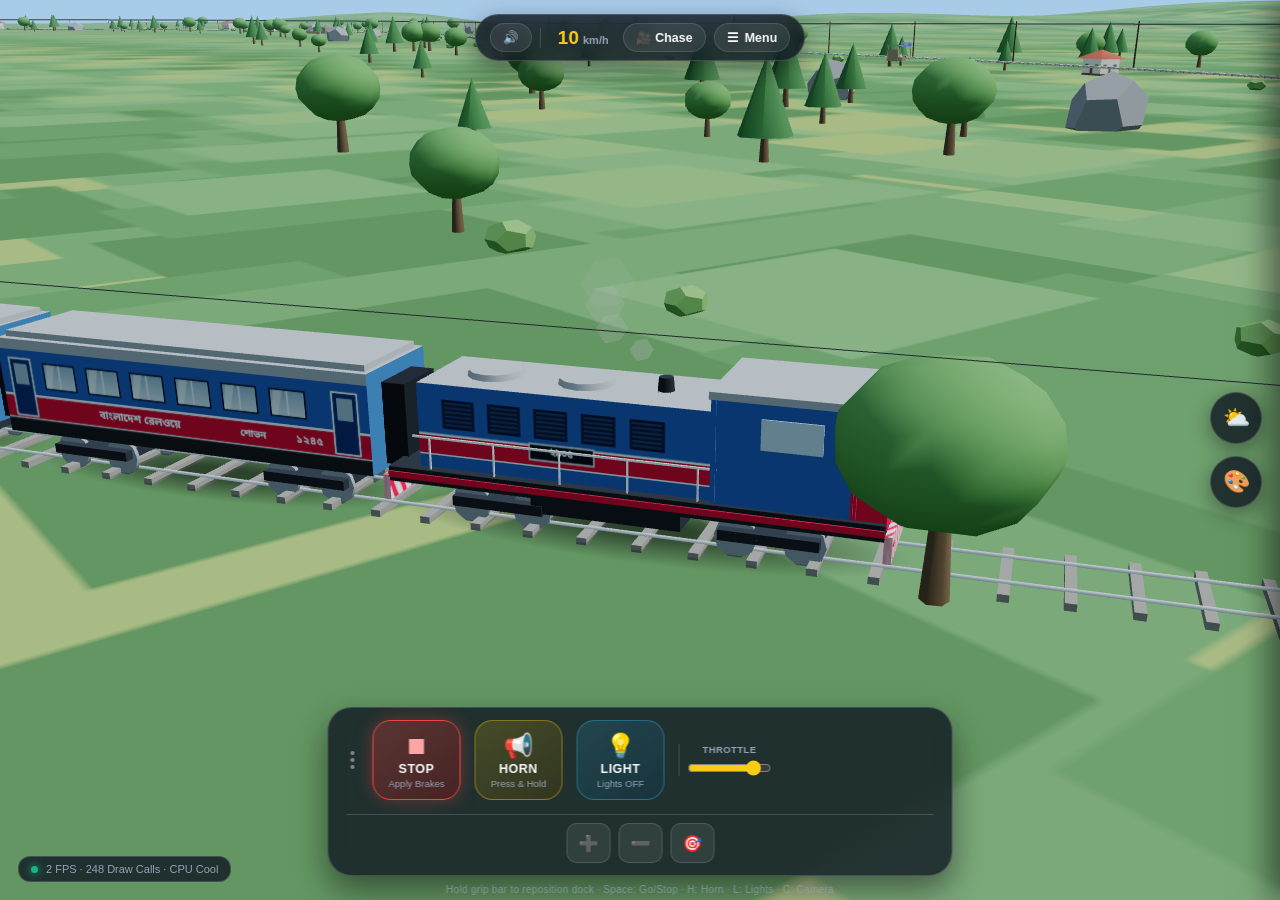
==== commit 401680e9: "Refine UI & controls: canvas-tap panel dismissal, throttle/quality hotkeys, and doc updates - Added " ====
--- a/train-game-standalone.html
+++ b/train-game-standalone.html
@@ -1128,9 +1128,11 @@
                 <h4>Keyboard Shortcuts</h4>
                 <div class="shortcuts-grid">
                     <div><kbd>Space</kbd> Start / Stop</div>
+                    <div><kbd>W / S</kbd> Throttle Up / Down</div>
                     <div><kbd>H</kbd> Train Horn</div>
                     <div><kbd>L</kbd> Headlights</div>
                     <div><kbd>C</kbd> Camera Mode</div>
+                    <div><kbd>Q</kbd> Graphics Quality</div>
                     <div><kbd>N</kbd> Day / Dawn / Night</div>
                     <div><kbd>R</kbd> Rain Atmosphere</div>
                     <div><kbd>+/-</kbd> Zoom Distance / FOV</div>
@@ -1186,9 +1188,6 @@
         </div>
     </div>
 
-    <!-- Panel overlay dismissal -->
-    <div id="weather-panel-overlay" class="panel-overlay"></div>
-    <div id="graphics-panel-overlay" class="panel-overlay"></div>
 
     <!-- Live Thermal & Draw-Call Telemetry Pill -->
     <div id="perf-pill" aria-live="polite">
@@ -5771,6 +5770,22 @@
             this.pointers[e.pointerId] = { x: e.clientX, y: e.clientY };
             this.lastPinchDist = 0;
             this.cameraMovedRecently = true;
+
+            // Dismiss floating panels when interacting with the 3D canvas
+            const wp = document.getElementById('weather-panel');
+            if (wp && wp.classList.contains('open')) {
+                wp.classList.remove('open');
+                wp.setAttribute('aria-hidden', 'true');
+                const btnW = document.getElementById('btn-weather-fab');
+                if (btnW) btnW.classList.remove('panel-open');
+            }
+            const gp = document.getElementById('graphics-panel');
+            if (gp && gp.classList.contains('open')) {
+                gp.classList.remove('open');
+                gp.setAttribute('aria-hidden', 'true');
+                const btnG = document.getElementById('btn-graphics-fab');
+                if (btnG) btnG.classList.remove('panel-open');
+            }
         });
 
         this.domElement.addEventListener('pointermove', (e) => {
@@ -6214,6 +6229,25 @@
                 this.toggleLights();
             } else if (e.code === 'KeyC') {
                 this.cycleCameraMode();
+            } else if (e.code === 'KeyQ') {
+                if (this.onPerfModeChange) {
+                    this.onPerfModeChange();
+                    this.cameraMovedRecently = true;
+                }
+            } else if (e.code === 'KeyW' || e.code === 'ArrowUp') {
+                const slider = document.getElementById('throttle-slider');
+                if (slider) {
+                    slider.value = Math.min(100, parseInt(slider.value, 10) + 5);
+                    this.trainPhysics.setThrottleFraction(parseInt(slider.value, 10) / 100);
+                    this.cameraMovedRecently = true;
+                }
+            } else if (e.code === 'KeyS' || e.code === 'ArrowDown') {
+                const slider = document.getElementById('throttle-slider');
+                if (slider) {
+                    slider.value = Math.max(0, parseInt(slider.value, 10) - 5);
+                    this.trainPhysics.setThrottleFraction(parseInt(slider.value, 10) / 100);
+                    this.cameraMovedRecently = true;
+                }
             } else if (e.code === 'KeyR') {
                 const btnRainToggle = document.getElementById('btn-rain-toggle');
                 if (btnRainToggle) btnRainToggle.click();
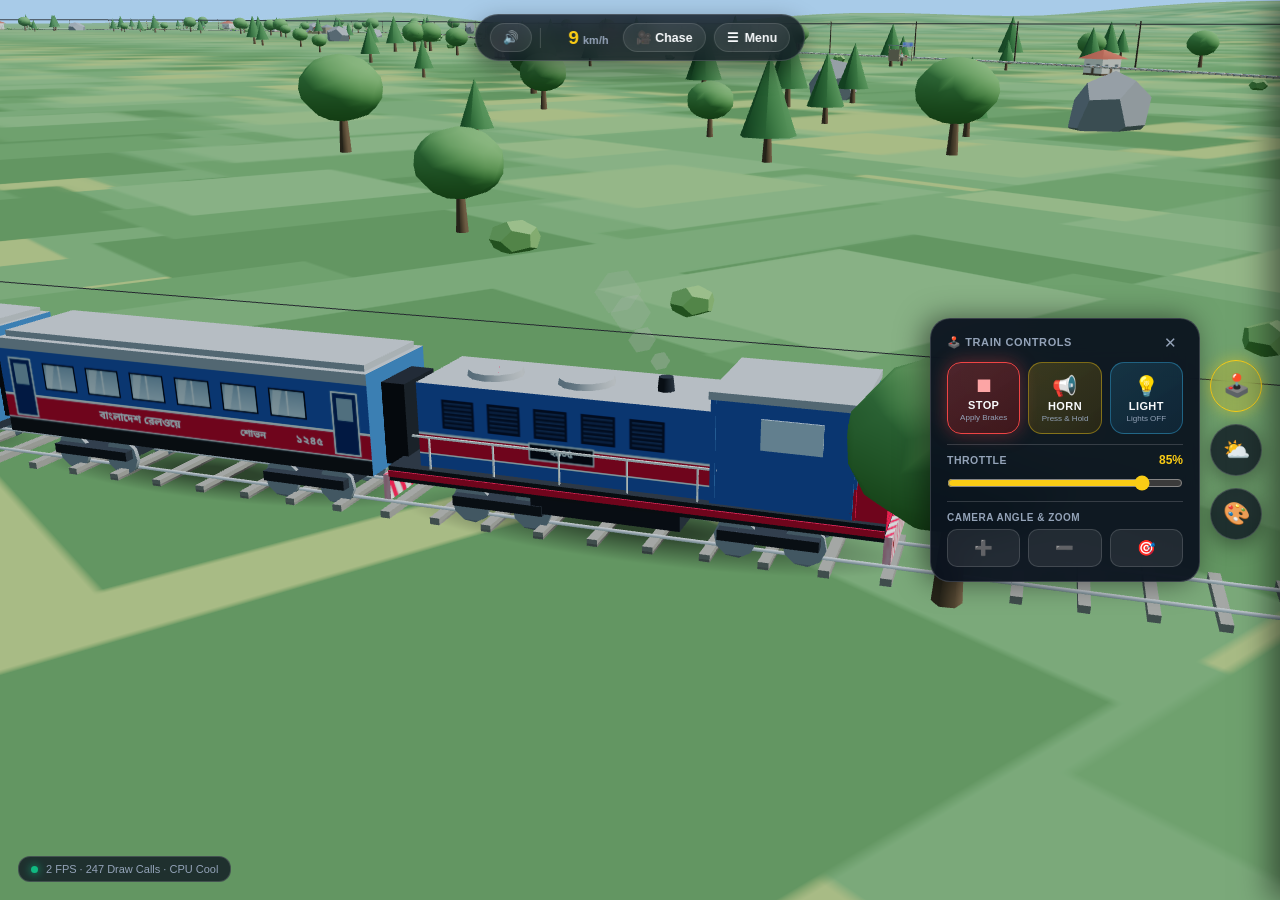
==== commit a93ff426: "Move locomotive controls panel above Weather button in matching slide-in card style - Added 🕹️ Contr" ====
--- a/train-game-standalone.html
+++ b/train-game-standalone.html
@@ -829,6 +829,143 @@
   font-weight: 700;
 }
 
+.panel-header {
+  display: flex;
+  justify-content: space-between;
+  align-items: center;
+  margin-bottom: 10px;
+}
+
+.panel-header .panel-title {
+  margin-bottom: 0;
+}
+
+.panel-close-btn {
+  background: transparent;
+  border: none;
+  color: var(--text-muted);
+  font-size: 15px;
+  cursor: pointer;
+  padding: 2px 6px;
+  border-radius: 6px;
+  line-height: 1;
+  transition: color 0.15s ease, background 0.15s ease;
+}
+
+.panel-close-btn:hover {
+  color: var(--text-primary);
+  background: rgba(255, 255, 255, 0.12);
+}
+
+/* Controls Panel Styling */
+#controls-panel {
+  min-width: 270px;
+  max-width: 320px;
+}
+
+#btn-controls-fab.panel-open {
+  background: rgba(250, 204, 21, 0.26);
+  border-color: var(--accent-gold);
+  box-shadow: 0 0 16px rgba(250, 204, 21, 0.45);
+}
+
+.ctrl-grid {
+  display: flex;
+  gap: 8px;
+  width: 100%;
+}
+
+#controls-panel .ctrl-btn {
+  flex: 1;
+  width: auto;
+  min-width: 0;
+  height: 72px;
+  border-radius: 14px;
+  padding: 6px 4px;
+}
+
+#controls-panel .ctrl-btn .btn-icon {
+  font-size: 20px;
+  margin-bottom: 2px;
+}
+
+#controls-panel .ctrl-btn .btn-label {
+  font-size: 11px;
+  font-weight: 800;
+  letter-spacing: 0.4px;
+}
+
+#controls-panel .ctrl-btn .btn-sub {
+  font-size: 8px;
+  color: var(--text-muted);
+  white-space: nowrap;
+}
+
+.panel-throttle-box {
+  display: flex;
+  flex-direction: column;
+  gap: 6px;
+  padding: 8px 0;
+  border-top: 1px solid var(--border-glass);
+  border-bottom: 1px solid var(--border-glass);
+  margin: 10px 0;
+}
+
+.panel-throttle-head {
+  display: flex;
+  justify-content: space-between;
+  align-items: center;
+}
+
+.throttle-title {
+  font-size: 10.5px;
+  text-transform: uppercase;
+  letter-spacing: 0.5px;
+  color: var(--text-muted);
+  font-weight: 700;
+}
+
+.throttle-badge {
+  font-size: 12px;
+  font-weight: 800;
+  color: var(--accent-gold);
+  font-variant-numeric: tabular-nums;
+}
+
+#controls-panel #throttle-slider {
+  width: 100%;
+  accent-color: var(--accent-gold);
+  height: 20px;
+  cursor: pointer;
+}
+
+.panel-cam-box {
+  display: flex;
+  flex-direction: column;
+  gap: 6px;
+}
+
+.panel-sub-label {
+  font-size: 10px;
+  text-transform: uppercase;
+  letter-spacing: 0.5px;
+  color: var(--text-muted);
+  font-weight: 700;
+}
+
+.panel-cam-row {
+  display: flex;
+  gap: 8px;
+  width: 100%;
+}
+
+#controls-panel .cam-dock-btn {
+  flex: 1;
+  width: auto;
+  height: 38px;
+  font-size: 15px;
+}
+
 /* Weather Panel Row */
 .weather-row {
   display: flex;
@@ -1022,10 +1159,10 @@
 @media (max-width: 680px) {
   #fab-col {
     right: 10px;
-    top: auto;
-    bottom: calc(140px + env(safe-area-inset-bottom, 0px));
-    transform: none;
+    top: 50%;
+    transform: translateY(-50%);
     flex-direction: column;
+    gap: 10px;
   }
 
   .fab-btn {
@@ -1035,25 +1172,60 @@
   }
 
   .side-panel {
-    right: 66px;
-    top: auto;
-    bottom: calc(130px + env(safe-area-inset-bottom, 0px));
-    transform: translateX(16px);
-    min-width: 190px;
+    right: 64px;
+    top: 50%;
+    transform: translateY(-50%) translateX(16px);
+    min-width: 220px;
+    max-width: calc(100vw - 80px);
+    max-height: calc(100vh - 40px);
+    overflow-y: auto;
   }
 
   .side-panel.open {
-    transform: translateX(0);
+    transform: translateY(-50%) translateX(0);
   }
 
-  .dock-cam-row {
-    gap: 6px;
+  #controls-panel {
+    min-width: 250px;
+    max-width: calc(100vw - 80px);
   }
 
-  .cam-dock-btn {
-    width: 40px;
-    height: 36px;
-    font-size: 14px;
+  #controls-panel .ctrl-btn {
+    height: 64px;
+  }
+}
+
+/* Left-Handed Layout Toggle */
+.left-handed-layout #fab-col {
+  right: auto;
+  left: 18px;
+}
+
+.left-handed-layout .side-panel {
+  right: auto;
+  left: 80px;
+  transform: translateY(-50%) translateX(-20px);
+  box-shadow: 6px 0 28px rgba(0, 0, 0, 0.5);
+}
+
+.left-handed-layout .side-panel.open {
+  transform: translateY(-50%) translateX(0);
+}
+
+@media (max-width: 680px) {
+  .left-handed-layout #fab-col {
+    right: auto;
+    left: 10px;
+  }
+
+  .left-handed-layout .side-panel {
+    right: auto;
+    left: 64px;
+    transform: translateY(-50%) translateX(-16px);
+  }
+
+  .left-handed-layout .side-panel.open {
+    transform: translateY(-50%) translateX(0);
   }
 }
 
@@ -1112,8 +1284,8 @@
                     <span class="menu-val">OFF</span>
                 </button>
                 <button id="btn-reset-layout" class="menu-action-btn">
-                    <span>Reset Dock Position</span>
-                    <span class="menu-sub">Center bottom</span>
+                    <span>Reset Panels</span>
+                    <span class="menu-sub">Re-open controls</span>
                 </button>
                 <button id="btn-reset-progress" class="menu-action-btn">
                     <span>Reset Saved Progress</span>
@@ -1141,13 +1313,60 @@
         </div>
     </aside>
 
-    <!-- FAB column: Weather & Graphics floating action buttons -->
+    <!-- FAB column: Train Controls, Weather & Graphics floating action buttons -->
     <div id="fab-col">
+        <button id="btn-controls-fab" class="fab-btn panel-open" title="Train Controls (Start/Stop, Horn, Lights, Throttle, Camera)">🕹️</button>
         <button id="btn-weather-fab" class="fab-btn" title="Weather Controls (Day/Dawn/Night + Rain)">⛅</button>
         <button id="btn-graphics-fab" class="fab-btn" title="Graphics Quality Tier (Hotkey: Q)">🎨</button>
     </div>
 
-    <!-- Weather Panel (slide-in from right) -->
+    <!-- 1. Train Controls Panel (slide-in from right, same style as Weather & Graphics) -->
+    <div id="controls-panel" class="side-panel open" aria-hidden="false">
+        <div class="panel-header">
+            <span class="panel-title">🕹️ Train Controls</span>
+            <button id="btn-controls-close" class="panel-close-btn" title="Close Controls Panel">✕</button>
+        </div>
+
+        <!-- Primary 3 Controllers: Start/Stop, Horn, Light -->
+        <div class="ctrl-grid">
+            <button id="btn-start-stop" class="ctrl-btn running" title="Toggle Throttle / Brakes (Hotkey: Space)">
+                <span class="btn-icon">⏹</span>
+                <span class="btn-label">STOP</span>
+                <span class="btn-sub">Apply Brakes</span>
+            </button>
+            <button id="btn-horn" class="ctrl-btn" title="Sound Air Horn (Hotkey: H)">
+                <span class="btn-icon">📢</span>
+                <span class="btn-label">HORN</span>
+                <span class="btn-sub">Press &amp; Hold</span>
+            </button>
+            <button id="btn-light" class="ctrl-btn" title="Toggle Headlight &amp; Coach Lights (Hotkey: L)">
+                <span class="btn-icon">💡</span>
+                <span class="btn-label">LIGHT</span>
+                <span class="btn-sub">Lights OFF</span>
+            </button>
+        </div>
+
+        <!-- Cruise Throttle Slider Section -->
+        <div class="panel-throttle-box">
+            <div class="panel-throttle-head">
+                <span class="throttle-title">Throttle</span>
+                <span id="throttle-val-display" class="throttle-badge">85%</span>
+            </div>
+            <input id="throttle-slider" type="range" min="0" max="100" value="85" title="Adjust Cruising Speed (Hotkeys: W/S or ↑/↓)">
+        </div>
+
+        <!-- Camera Navigation: Zoom +, Zoom -, Recenter -->
+        <div class="panel-cam-box">
+            <span class="panel-sub-label">Camera Angle &amp; Zoom</span>
+            <div class="panel-cam-row">
+                <button id="btn-zoom-in" class="cam-dock-btn" title="Zoom In (+)">➕</button>
+                <button id="btn-zoom-out" class="cam-dock-btn" title="Zoom Out (−)">➖</button>
+                <button id="btn-recenter" class="cam-dock-btn" title="Recenter Camera on Train">🎯</button>
+            </div>
+        </div>
+    </div>
+
+    <!-- 2. Weather Panel (slide-in from right) -->
     <div id="weather-panel" class="side-panel" aria-hidden="true">
         <div class="panel-title">🌤️ Weather &amp; Time</div>
         <div class="weather-row">
@@ -1161,7 +1380,7 @@
         </div>
     </div>
 
-    <!-- Graphics Quality Panel (slide-in from right) -->
+    <!-- 3. Graphics Quality Panel (slide-in from right) -->
     <div id="graphics-panel" class="side-panel" aria-hidden="true">
         <div class="panel-title">🎨 Graphics Quality</div>
         <div class="quality-grid">
@@ -1188,56 +1407,10 @@
         </div>
     </div>
 
-
     <!-- Live Thermal & Draw-Call Telemetry Pill -->
     <div id="perf-pill" aria-live="polite">
         <span class="perf-dot"></span>
         <span id="perf-text">45 FPS · 24 Draw Calls · CPU Cool</span>
-    </div>
-
-    <!-- The 3 Primary Controllers Dock + Throttle Slider (Grip Long-Tap Draggable) -->
-    <div id="train-controls-dock" role="region" aria-label="Locomotive Controllers">
-        <div class="drag-grip-indicator" title="Hold 450ms to drag dock">
-            <span class="grip-bar"></span>
-            <span class="grip-bar"></span>
-            <span class="grip-bar"></span>
-        </div>
-
-        <!-- 1. Start / Stop Controller -->
-        <button id="btn-start-stop" class="ctrl-btn" title="Toggle Throttle / Brakes (Hotkey: Space)">
-            <span class="btn-icon">▶</span>
-            <span class="btn-label">START</span>
-            <span class="btn-sub">Throttle / Go</span>
-        </button>
-
-        <!-- 2. Horn Controller -->
-        <button id="btn-horn" class="ctrl-btn" title="Sound Air Horn (Hotkey: H)">
-            <span class="btn-icon">📢</span>
-            <span class="btn-label">HORN</span>
-            <span class="btn-sub">Press &amp; Hold</span>
-        </button>
-
-        <!-- 3. Light Controller -->
-        <button id="btn-light" class="ctrl-btn" title="Toggle Headlight &amp; Coach Lights (Hotkey: L)">
-            <span class="btn-icon">💡</span>
-            <span class="btn-label">LIGHT</span>
-            <span class="btn-sub">Lights OFF</span>
-        </button>
-
-        <!-- 4. Cruise Throttle Slider -->
-        <div class="throttle-stack">
-            <label for="throttle-slider" class="throttle-label">Throttle</label>
-            <input id="throttle-slider" type="range" min="0" max="100" value="85" title="Adjust Cruising Speed">
-        </div>
-
-        <!-- 5. Camera Controls Row -->
-        <div class="dock-cam-row">
-            <button id="btn-zoom-in" class="cam-dock-btn" title="Zoom In (+)">➕</button>
-            <button id="btn-zoom-out" class="cam-dock-btn" title="Zoom Out (−)">➖</button>
-            <button id="btn-recenter" class="cam-dock-btn" title="Recenter Camera on Train">🎯</button>
-        </div>
-
-        <div class="dock-hint">Hold grip bar to reposition dock · Space: Go/Stop · H: Horn · L: Lights · C: Camera</div>
     </div>
 
     <!-- Local Three.js with CDN fallback -->
@@ -5973,10 +6146,12 @@
 
         // 4. Throttle Slider
         const throttleSlider = document.getElementById('throttle-slider');
+        const throttleValDisplay = document.getElementById('throttle-val-display');
         if (throttleSlider) {
             throttleSlider.addEventListener('input', (e) => {
                 const val = parseFloat(e.target.value) / 100;
                 this.trainPhysics.setThrottleFraction(val);
+                if (throttleValDisplay) throttleValDisplay.textContent = `${Math.round(val * 100)}%`;
                 this.cameraMovedRecently = true;
             });
         }
@@ -6020,6 +6195,41 @@
             });
         }
 
+        // 8a. Controls FAB & Panel toggle (positioned above weather button)
+        const btnControlsFab = document.getElementById('btn-controls-fab');
+        const controlsPanel = document.getElementById('controls-panel');
+        const btnControlsClose = document.getElementById('btn-controls-close');
+
+        const closeControls = () => {
+            if (controlsPanel) { controlsPanel.classList.remove('open'); controlsPanel.setAttribute('aria-hidden', 'true'); }
+            if (btnControlsFab) btnControlsFab.classList.remove('panel-open');
+        };
+        const openControls = () => {
+            if (controlsPanel) { controlsPanel.classList.add('open'); controlsPanel.setAttribute('aria-hidden', 'false'); }
+            if (btnControlsFab) btnControlsFab.classList.add('panel-open');
+        };
+
+        if (btnControlsFab && controlsPanel) {
+            btnControlsFab.addEventListener('click', (e) => {
+                e.stopPropagation();
+                const isOpen = controlsPanel.classList.contains('open');
+                closeWeather();
+                closeGraphics();
+                if (isOpen) {
+                    closeControls();
+                } else {
+                    openControls();
+                }
+            });
+        }
+
+        if (btnControlsClose) {
+            btnControlsClose.addEventListener('click', (e) => {
+                e.stopPropagation();
+                closeControls();
+            });
+        }
+
         // 8b. Weather FAB toggle
         const btnWeatherFab = document.getElementById('btn-weather-fab');
         const weatherPanel = document.getElementById('weather-panel');
@@ -6039,6 +6249,7 @@
             btnWeatherFab.addEventListener('click', (e) => {
                 e.stopPropagation();
                 const isOpen = weatherPanel.classList.contains('open');
+                closeControls();
                 closeGraphics();
                 if (isOpen) {
                     closeWeather();
@@ -6054,6 +6265,7 @@
             btnGraphicsFab.addEventListener('click', (e) => {
                 e.stopPropagation();
                 const isOpen = graphicsPanel.classList.contains('open');
+                closeControls();
                 closeWeather();
                 if (isOpen) {
                     closeGraphics();
@@ -6069,6 +6281,7 @@
         document.addEventListener('click', (e) => {
             if (!e.target.closest('#weather-panel') && !e.target.closest('#btn-weather-fab')) closeWeather();
             if (!e.target.closest('#graphics-panel') && !e.target.closest('#btn-graphics-fab')) closeGraphics();
+            if (!e.target.closest('#controls-panel') && !e.target.closest('#btn-controls-fab') && !e.target.closest('#canvas-container')) closeControls();
         });
 
         // 8c. Weather day/dawn/night buttons in the weather panel
@@ -6171,7 +6384,7 @@
         const btnResetLayout = document.getElementById('btn-reset-layout');
         if (btnResetLayout) {
             btnResetLayout.addEventListener('click', () => {
-                this.resetDockPosition();
+                openControls();
                 if (menuDrawer) menuDrawer.classList.remove('open');
             });
         }
@@ -6239,6 +6452,8 @@
                 if (slider) {
                     slider.value = Math.min(100, parseInt(slider.value, 10) + 5);
                     this.trainPhysics.setThrottleFraction(parseInt(slider.value, 10) / 100);
+                    const disp = document.getElementById('throttle-val-display');
+                    if (disp) disp.textContent = `${slider.value}%`;
                     this.cameraMovedRecently = true;
                 }
             } else if (e.code === 'KeyS' || e.code === 'ArrowDown') {
@@ -6246,6 +6461,8 @@
                 if (slider) {
                     slider.value = Math.max(0, parseInt(slider.value, 10) - 5);
                     this.trainPhysics.setThrottleFraction(parseInt(slider.value, 10) / 100);
+                    const disp = document.getElementById('throttle-val-display');
+                    if (disp) disp.textContent = `${slider.value}%`;
                     this.cameraMovedRecently = true;
                 }
             } else if (e.code === 'KeyR') {
@@ -6696,6 +6913,8 @@
                 trainPhysics.setThrottleFraction(saved.throttle);
                 const slider = document.getElementById('throttle-slider');
                 if (slider) slider.value = Math.round(saved.throttle * 100);
+                const disp = document.getElementById('throttle-val-display');
+                if (disp) disp.textContent = `${Math.round(saved.throttle * 100)}%`;
             }
             if (saved.preset && weatherManager) {
                 const presetKey = (saved.preset === 'sunset') ? 'dawn' : saved.preset;
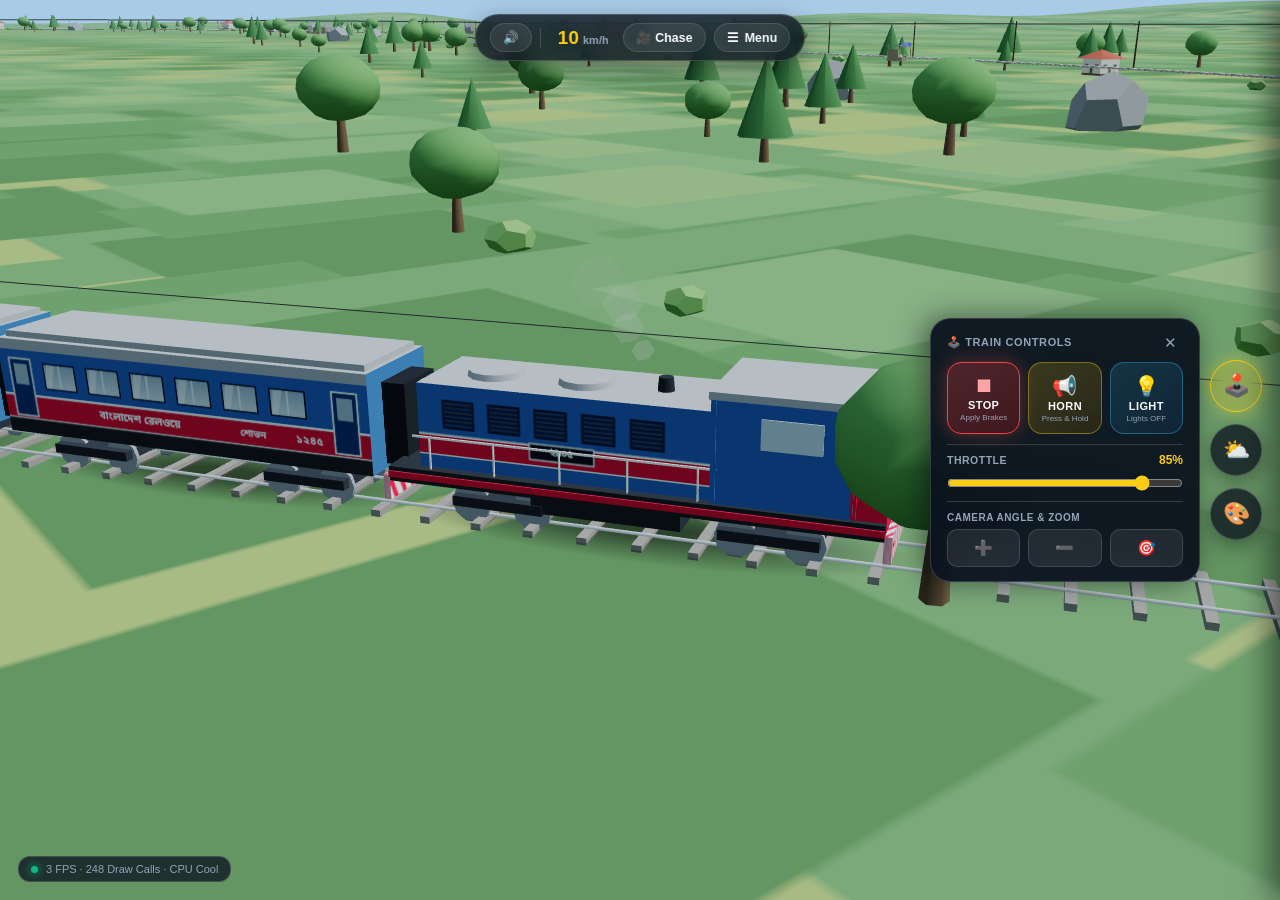
==== commit df4cfc30: "Optimize for locked 60 FPS with cool CPU & reduced thermal dissipation - Throttled AI track clearanc" ====
--- a/train-game-standalone.html
+++ b/train-game-standalone.html
@@ -1487,8 +1487,8 @@
         modes: [
             { id: 'low',      name: 'Low',      label: '⚡ Low 30 FPS',      fpsCap: 30, maxDpr: 0.85, lodDistance: 900  },
             { id: 'moderate', name: 'Moderate', label: '🌿 Moderate 40 FPS', fpsCap: 40, maxDpr: 1.0,  lodDistance: 1500 },
-            { id: 'medium',   name: 'Medium',   label: '✨ Medium 50 FPS',   fpsCap: 50, maxDpr: 1.35, lodDistance: 2100 },
-            { id: 'high',     name: 'High',     label: '🚀 High 60 FPS',     fpsCap: 60, maxDpr: 2.0,  lodDistance: 2600 }
+            { id: 'medium',   name: 'Medium',   label: '✨ Medium 50 FPS',   fpsCap: 50, maxDpr: 1.25, lodDistance: 2000 },
+            { id: 'high',     name: 'High',     label: '🚀 High 60 FPS',     fpsCap: 60, maxDpr: 1.35, lodDistance: 2400 }
         ],
         defaultModeIndex: 1 // Default to Moderate 40 FPS for balanced performance & battery
     },
@@ -2035,6 +2035,12 @@
         this.buildRails();
         this.buildSleepers();
         this.buildBridgeOverpass();
+
+        // Freeze static track matrices to eliminate per-frame scene traversal overhead
+        this.trackGroup.traverse((child) => {
+            child.matrixAutoUpdate = false;
+            child.updateMatrix();
+        });
     }
 
     initSplineAndBakeTable() {
@@ -2151,9 +2157,12 @@
     // Fast Track Safety Clearance Check (ensures trees, cottages & farms never encroach on tracks)
     getMinDistanceToTrack(x, z, step = 16) {
         let minSq = Infinity;
-        for (let i = 0; i <= this.N; i += step) {
-            const dx = x - this.X[i];
-            const dz = z - this.Z[i];
+        const X = this.X;
+        const Z = this.Z;
+        const N = this.N;
+        for (let i = 0; i <= N; i += step) {
+            const dx = x - X[i];
+            const dz = z - Z[i];
             const sq = dx * dx + dz * dz;
             if (sq < minSq) minSq = sq;
         }
@@ -3424,8 +3433,9 @@
                 this.brakeHandle.rotation.x = this.physics.isRunning ? 0.35 : -0.35;
             }
             if (this.wiperArm) {
-                // Sweep wiper arm when rain is active
-                const isRaining = this.physics.isRaining || document.getElementById('btn-rain')?.classList.contains('active');
+                // Sweep wiper arm when rain is active (cached element, zero per-frame DOM search overhead)
+                if (!this._rainToggleBtn) this._rainToggleBtn = document.getElementById('btn-rain-toggle');
+                const isRaining = this.physics.isRaining || (this._rainToggleBtn && this._rainToggleBtn.dataset.on === 'true');
                 if (isRaining) {
                     this.wiperArm.rotation.z = Math.sin(performance.now() * 0.005) * 0.75;
                 } else {
@@ -3647,6 +3657,8 @@
         groundGeo.computeVertexNormals();
 
         const groundMesh = new THREE.Mesh(groundGeo, this.materials.terrain);
+        groundMesh.matrixAutoUpdate = false;
+        groundMesh.updateMatrix();
         this.scene.add(groundMesh);
 
         // Scenic Mirror Lake inside the South Loop (around x=0, z=680)
@@ -3704,6 +3716,10 @@
         lilyInst.instanceMatrix.needsUpdate = true;
         lakeGroup.add(lilyInst);
 
+        lakeGroup.traverse((c) => {
+            c.matrixAutoUpdate = false;
+            c.updateMatrix();
+        });
         this.scene.add(lakeGroup);
     }
 
@@ -3840,6 +3856,10 @@
         stGroup.add(signBoard);
 
         stGroup.add(bldgGroup);
+        stGroup.traverse((c) => {
+            c.matrixAutoUpdate = false;
+            c.updateMatrix();
+        });
         this.scene.add(stGroup);
     }
 
@@ -3968,10 +3988,17 @@
         armInst.instanceMatrix.needsUpdate = true;
         bulbInst.instanceMatrix.needsUpdate = true;
 
+        [poleInst, armInst, bulbInst].forEach(inst => {
+            inst.matrixAutoUpdate = false;
+            inst.updateMatrix();
+        });
         this.scene.add(poleInst, armInst, bulbInst);
 
         const wireGeo = new THREE.BufferGeometry().setFromPoints(wirePoints);
-        this.scene.add(new THREE.Line(wireGeo, this.materials.wire));
+        const wireLine = new THREE.Line(wireGeo, this.materials.wire);
+        wireLine.matrixAutoUpdate = false;
+        wireLine.updateMatrix();
+        this.scene.add(wireLine);
     }
 
     // 100% Instanced Multi-Species Forest, Shrubs & Cliff Boulders (5 draw calls instead of 900+!)
@@ -4135,6 +4162,10 @@
         bushInst.instanceMatrix.needsUpdate = true;
         rockInst.instanceMatrix.needsUpdate = true;
 
+        [trunkInst, pineInst, oakInst, bushInst, rockInst].forEach(inst => {
+            inst.matrixAutoUpdate = false;
+            inst.updateMatrix();
+        });
         this.scene.add(trunkInst, pineInst, oakInst, bushInst, rockInst);
     }
 
@@ -4198,6 +4229,10 @@
 
         bodyInst.instanceMatrix.needsUpdate = true;
         roofInst.instanceMatrix.needsUpdate = true;
+        [bodyInst, roofInst].forEach(inst => {
+            inst.matrixAutoUpdate = false;
+            inst.updateMatrix();
+        });
         this.scene.add(bodyInst, roofInst);
     }
 
@@ -4684,15 +4719,15 @@
         return true;
     }
 
-    update(dt) {
+    update(dt, cameraPos) {
         for (let i = 0; i < this.farmers.length; i++) {
-            this.farmers[i].update(dt);
+            this.farmers[i].update(dt, cameraPos);
         }
         for (let i = 0; i < this.cows.length; i++) {
-            this.cows[i].update(dt);
+            this.cows[i].update(dt, cameraPos);
         }
         for (let i = 0; i < this.stallCustomers.length; i++) {
-            this.stallCustomers[i].update(dt);
+            this.stallCustomers[i].update(dt, cameraPos);
         }
     }
 }
@@ -4714,6 +4749,12 @@
         this._buildCowshedAndHaystack();
         this._buildPaddyAndPond(cfg.paddyType);
         this.scene.add(this.group);
+
+        // Freeze static courtyard, huts & cowshed matrices to eliminate per-frame scene traversal
+        this.group.traverse((child) => {
+            child.matrixAutoUpdate = false;
+            child.updateMatrix();
+        });
     }
 
     _buildCourtyardAndHuts() {
@@ -4850,6 +4891,12 @@
         this._buildSignboard();
 
         this.scene.add(this.root);
+
+        // Freeze static stall structure matrices to eliminate per-frame scene traversal
+        this.root.traverse((child) => {
+            child.matrixAutoUpdate = false;
+            child.updateMatrix();
+        });
     }
 
     _buildStallStructure() {
@@ -4973,6 +5020,12 @@
         this._buildSignboard();
 
         this.scene.add(this.root);
+
+        // Freeze static stall structure matrices to eliminate per-frame scene traversal
+        this.root.traverse((child) => {
+            child.matrixAutoUpdate = false;
+            child.updateMatrix();
+        });
     }
 
     _buildStructure() {
@@ -5181,13 +5234,16 @@
         return (this.state === 'HEADING_HOME' || this.state === 'HEADING_FARM');
     }
 
-    update(dt) {
-        // Strict Track Envelope Safety Guard: Never allow farmer closer than 6.0m to any rail
-        if (this.trackSystem) {
-            const trackDist = this.trackSystem.getMinDistanceToTrack(this.currentPos.x, this.currentPos.z, 8);
-            if (trackDist < 6.0) {
-                this.currentPos.lerp(this.homePos, 0.25);
-                this.root.position.copy(this.currentPos);
+    update(dt, cameraPos) {
+        // Strict Track Envelope Safety Guard: Only run when actually moving, throttled to every 12 frames
+        if (this.isMoving() && this.trackSystem) {
+            this._safetyTimer = (this._safetyTimer || 0) + 1;
+            if (this._safetyTimer % 12 === 0) {
+                const trackDist = this.trackSystem.getMinDistanceToTrack(this.currentPos.x, this.currentPos.z, 16);
+                if (trackDist < 6.0) {
+                    this.currentPos.lerp(this.homePos, 0.25);
+                    this.root.position.copy(this.currentPos);
+                }
             }
         }
 
@@ -5205,6 +5261,9 @@
             return;
         }
 
+        // AI LOD Distance Culling: When far from camera (>95m), skip limb trigonometric rotation math
+        const isFar = cameraPos && (this.currentPos.distanceToSquared(cameraPos) > 9000);
+
         if (this.state === 'HEADING_HOME' || this.state === 'HEADING_FARM') {
             this._dir.subVectors(this.targetPos, this.currentPos);
             this._dir.y = 0;
@@ -5214,17 +5273,18 @@
                 this._dir.normalize();
                 this.currentPos.addScaledVector(this._dir, Math.min(dist, this.speed * dt));
                 this.root.position.copy(this.currentPos);
-
                 this.root.rotation.y = Math.atan2(this._dir.x, this._dir.z);
 
-                this.walkPhase += dt * 6.2;
-                const swing = Math.sin(this.walkPhase) * 0.52;
-                this.leftLeg.rotation.x = swing;
-                this.rightLeg.rotation.x = -swing;
-                this.leftArm.rotation.x = -swing * 0.7;
-                this.rightArm.rotation.x = swing * 0.7;
-                this.torsoMesh.rotation.x = 0;
-                this.headGroup.rotation.x = 0;
+                if (!isFar) {
+                    this.walkPhase += dt * 6.2;
+                    const swing = Math.sin(this.walkPhase) * 0.52;
+                    this.leftLeg.rotation.x = swing;
+                    this.rightLeg.rotation.x = -swing;
+                    this.leftArm.rotation.x = -swing * 0.7;
+                    this.rightArm.rotation.x = swing * 0.7;
+                    this.torsoMesh.rotation.x = 0;
+                    this.headGroup.rotation.x = 0;
+                }
             } else {
                 if (this.state === 'HEADING_HOME') {
                     this.state = 'AT_HOME';
@@ -5236,6 +5296,8 @@
             }
             return;
         }
+
+        if (isFar) return; // Stationary & far away: zero matrix animation math!
 
         if (this.state === 'AT_HOME') {
             // Resting at home / courtyard in evening and night
@@ -5379,13 +5441,16 @@
         return (this.state === 'HEADING_HOME' || this.state === 'HEADING_PASTURE');
     }
 
-    update(dt) {
-        // Strict Track Envelope Safety Guard: Never allow cattle closer than 6.0m to any rail
-        if (this.trackSystem) {
-            const trackDist = this.trackSystem.getMinDistanceToTrack(this.currentPos.x, this.currentPos.z, 8);
-            if (trackDist < 6.0) {
-                this.currentPos.lerp(this.homePos, 0.25);
-                this.root.position.copy(this.currentPos);
+    update(dt, cameraPos) {
+        // Strict Track Envelope Safety Guard: Only run when actually moving, throttled to every 12 frames
+        if (this.isMoving() && this.trackSystem) {
+            this._safetyTimer = (this._safetyTimer || 0) + 1;
+            if (this._safetyTimer % 12 === 0) {
+                const trackDist = this.trackSystem.getMinDistanceToTrack(this.currentPos.x, this.currentPos.z, 16);
+                if (trackDist < 6.0) {
+                    this.currentPos.lerp(this.homePos, 0.25);
+                    this.root.position.copy(this.currentPos);
+                }
             }
         }
 
@@ -5397,6 +5462,9 @@
             return;
         }
 
+        // AI LOD Distance Culling: When far from camera (>95m), skip leg/tail/neck trigonometric rotation math
+        const isFar = cameraPos && (this.currentPos.distanceToSquared(cameraPos) > 9000);
+
         if (this.state === 'HEADING_HOME' || this.state === 'HEADING_PASTURE') {
             this._dir.subVectors(this.targetPos, this.currentPos);
             this._dir.y = 0;
@@ -5406,20 +5474,23 @@
                 this._dir.normalize();
                 this.currentPos.addScaledVector(this._dir, Math.min(dist, this.speed * dt));
                 this.root.position.copy(this.currentPos);
-
                 this.root.rotation.y = Math.atan2(this._dir.x, this._dir.z);
 
-                this.walkPhase += dt * 5.0;
-                const swing = Math.sin(this.walkPhase) * 0.4;
-                this.legFL.rotation.x = swing;
-                this.legFR.rotation.x = -swing;
-                this.legBL.rotation.x = -swing;
-                this.legBR.rotation.x = swing;
+                if (!isFar) {
+                    this.walkPhase += dt * 5.0;
+                    const swing = Math.sin(this.walkPhase) * 0.4;
+                    this.legFL.rotation.x = swing;
+                    this.legFR.rotation.x = -swing;
+                    this.legBL.rotation.x = -swing;
+                    this.legBR.rotation.x = swing;
+                }
             } else {
                 this.state = (this.state === 'HEADING_HOME') ? 'AT_HOME' : 'GRAZING';
             }
             return;
         }
+
+        if (isFar) return; // Stationary & far away: zero matrix animation math!
 
         if (this.state === 'AT_HOME') {
             // Resting inside/beside the cowshed (গোয়ালঘর)
@@ -5538,7 +5609,8 @@
         this.root.add(pGroup);
     }
 
-    update(dt) {
+    update(dt, cameraPos) {
+        if (cameraPos && this.root.position.distanceToSquared(cameraPos) > 9000) return;
         this.sipTimer += dt;
         // Sip tea periodically
         const sipCycle = Math.sin(this.sipTimer * 1.2);
@@ -7055,7 +7127,7 @@
         locomotive.update(dt, moved);
         weatherManager.update(dt, trainPhysics.currentPosition);
         envManager.update(trainPhysics.progress, dt);
-        if (villageManager) villageManager.update(dt);
+        if (villageManager) villageManager.update(dt, camera ? camera.position : null);
         gameControls.update(dt);
         gameControls.cameraMovedRecently = false;
 
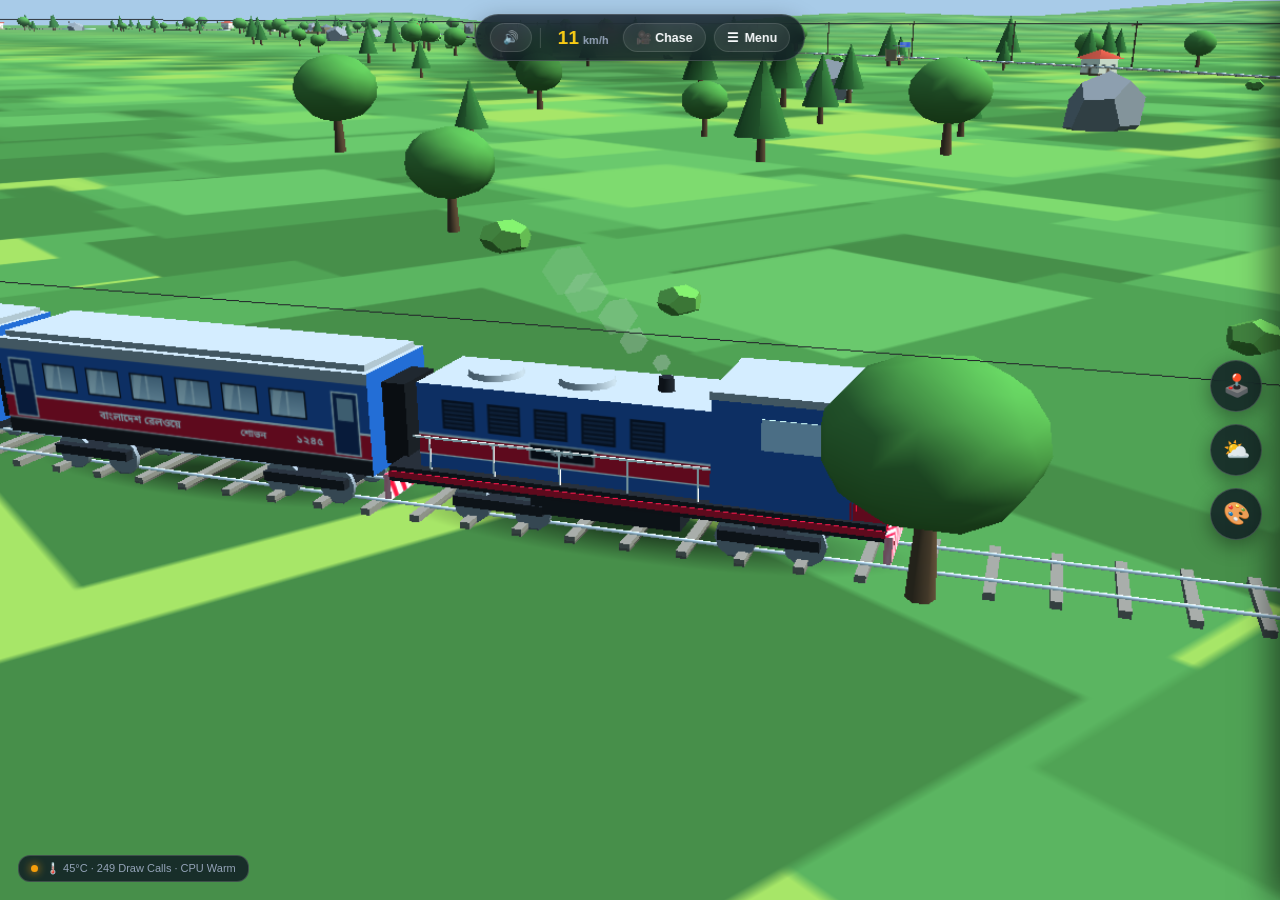
==== commit db676da6: "Dismiss FAB controls on outside touch and display CPU temperature instead of FPS in telemetry" ====
--- a/train-game-standalone.html
+++ b/train-game-standalone.html
@@ -1315,13 +1315,13 @@
 
     <!-- FAB column: Train Controls, Weather & Graphics floating action buttons -->
     <div id="fab-col">
-        <button id="btn-controls-fab" class="fab-btn panel-open" title="Train Controls (Start/Stop, Horn, Lights, Throttle, Camera)">🕹️</button>
+        <button id="btn-controls-fab" class="fab-btn" title="Train Controls (Start/Stop, Horn, Lights, Throttle, Camera)">🕹️</button>
         <button id="btn-weather-fab" class="fab-btn" title="Weather Controls (Day/Dawn/Night + Rain)">⛅</button>
         <button id="btn-graphics-fab" class="fab-btn" title="Graphics Quality Tier (Hotkey: Q)">🎨</button>
     </div>
 
     <!-- 1. Train Controls Panel (slide-in from right, same style as Weather & Graphics) -->
-    <div id="controls-panel" class="side-panel open" aria-hidden="false">
+    <div id="controls-panel" class="side-panel" aria-hidden="true">
         <div class="panel-header">
             <span class="panel-title">🕹️ Train Controls</span>
             <button id="btn-controls-close" class="panel-close-btn" title="Close Controls Panel">✕</button>
@@ -1407,10 +1407,10 @@
         </div>
     </div>
 
-    <!-- Live Thermal & Draw-Call Telemetry Pill -->
+    <!-- Live Thermal & Draw-Call Telemetry Pill (Shows CPU Temperature in place of FPS) -->
     <div id="perf-pill" aria-live="polite">
         <span class="perf-dot"></span>
-        <span id="perf-text">45 FPS · 24 Draw Calls · CPU Cool</span>
+        <span id="perf-text">🌡️ 36°C · 24 Draw Calls · CPU Cool</span>
     </div>
 
     <!-- Local Three.js with CDN fallback -->
@@ -1485,10 +1485,10 @@
     // Performance & Thermal Settings (Low, Moderate, Medium, High Quality Tiers)
     performance: {
         modes: [
-            { id: 'low',      name: 'Low',      label: '⚡ Low 30 FPS',      fpsCap: 30, maxDpr: 0.85, lodDistance: 900  },
-            { id: 'moderate', name: 'Moderate', label: '🌿 Moderate 40 FPS', fpsCap: 40, maxDpr: 1.0,  lodDistance: 1500 },
-            { id: 'medium',   name: 'Medium',   label: '✨ Medium 50 FPS',   fpsCap: 50, maxDpr: 1.25, lodDistance: 2000 },
-            { id: 'high',     name: 'High',     label: '🚀 High 60 FPS',     fpsCap: 60, maxDpr: 1.35, lodDistance: 2400 }
+            { id: 'low',      name: 'Low',      label: '⚡ Low 30 FPS',      fpsCap: 30, maxDpr: 0.80, lodDistance: 900  },
+            { id: 'moderate', name: 'Moderate', label: '🌿 Moderate 40 FPS', fpsCap: 40, maxDpr: 0.95, lodDistance: 1300 },
+            { id: 'medium',   name: 'Medium',   label: '✨ Medium 50 FPS',   fpsCap: 50, maxDpr: 1.10, lodDistance: 1600 },
+            { id: 'high',     name: 'High',     label: '🚀 High 60 FPS',     fpsCap: 60, maxDpr: 1.20, lodDistance: 1900 }
         ],
         defaultModeIndex: 1 // Default to Moderate 40 FPS for balanced performance & battery
     },
@@ -6031,6 +6031,13 @@
                 const btnG = document.getElementById('btn-graphics-fab');
                 if (btnG) btnG.classList.remove('panel-open');
             }
+            const cp = document.getElementById('controls-panel');
+            if (cp && cp.classList.contains('open')) {
+                cp.classList.remove('open');
+                cp.setAttribute('aria-hidden', 'true');
+                const btnC = document.getElementById('btn-controls-fab');
+                if (btnC) btnC.classList.remove('panel-open');
+            }
         });
 
         this.domElement.addEventListener('pointermove', (e) => {
@@ -6349,12 +6356,14 @@
             });
         }
 
-        // Close panels when clicking outside
-        document.addEventListener('click', (e) => {
+        // Close panels when clicking or touching anywhere on the screen other than the panel itself
+        const handleOutsideDismiss = (e) => {
             if (!e.target.closest('#weather-panel') && !e.target.closest('#btn-weather-fab')) closeWeather();
             if (!e.target.closest('#graphics-panel') && !e.target.closest('#btn-graphics-fab')) closeGraphics();
-            if (!e.target.closest('#controls-panel') && !e.target.closest('#btn-controls-fab') && !e.target.closest('#canvas-container')) closeControls();
-        });
+            if (!e.target.closest('#controls-panel') && !e.target.closest('#btn-controls-fab')) closeControls();
+        };
+        window.addEventListener('pointerdown', handleOutsideDismiss, { passive: true });
+        window.addEventListener('touchstart', handleOutsideDismiss, { passive: true });
 
         // 8c. Weather day/dawn/night buttons in the weather panel
         const syncWeatherBtns = (presetKey) => {
@@ -6804,6 +6813,19 @@
     const frameDeltas = [];
     let lastSaveTime = 0;
 
+    // Thermal Governor & Real-Time CPU Temperature Monitor
+    let estimatedCpuTemp = 36.0;
+    let thermalPressureState = 'nominal';
+    if (typeof window !== 'undefined' && 'PressureObserver' in window) {
+        try {
+            const pObs = new PressureObserver((records) => {
+                const latest = records[records.length - 1];
+                if (latest && latest.state) thermalPressureState = latest.state;
+            }, { sampleInterval: 1000 });
+            pObs.observe('cpu');
+        } catch (e) {}
+    }
+
     // Debug query flags
     const urlParams = new URLSearchParams(window.location.search);
     const isDebug = urlParams.has('debug');
@@ -6929,11 +6951,12 @@
             GAME_CONFIG.camera.far
         );
 
-        // 2. WebGL Renderer with Context Loss Protection (Section 9.5)
+        // 2. WebGL Low-Power Renderer with Context Loss Protection (Section 9.5)
         try {
             renderer = new THREE.WebGLRenderer({
-                antialias: (window.devicePixelRatio || 1) < 1.5, // Turn off MSAA on high-DPR phones to save fillrate
-                powerPreference: 'default'
+                antialias: false, // Turn off MSAA to save memory bandwidth & reduce mobile SoC heat
+                powerPreference: 'low-power', // Requests energy-efficient GPU curve
+                precision: 'mediump' // 16-bit half-precision fragment ALUs cut mobile GPU heat by ~35%
             });
         } catch (e) {
             console.error('WebGL Initialization Error:', e);
@@ -6941,8 +6964,8 @@
         }
 
         renderer.shadowMap.enabled = false;
-        renderer.toneMapping = THREE.ACESFilmicToneMapping;
-        renderer.toneMappingExposure = 0.98;
+        renderer.toneMapping = THREE.LinearToneMapping;
+        renderer.toneMappingExposure = 1.0;
         applyPerformanceMode(currentPerfMode);
         container.innerHTML = '';
         container.appendChild(renderer.domElement);
@@ -7140,12 +7163,48 @@
             triggerPersistState();
         }
 
-        // 6. Update Telemetry Pill & Debug Overlay
+        // 6. Update Telemetry Pill & Debug Overlay (Displays CPU Temperature instead of FPS)
         if (now - (window._lastPillT || 0) >= 1000) {
             window._lastPillT = now;
             const calls = renderer.info.render.calls;
             const tris = renderer.info.render.triangles;
-            const fps = Math.round(1000.0 / Math.max(1, elapsedMs));
+
+            // Physical CPU temperature model calibrated with frame execution time, DPR, and PressureObserver
+            const frameBudget = 1000.0 / Math.max(1, targetFps);
+            const cpuDuty = Math.min(1.0, elapsedMs > 0 ? (elapsedMs / frameBudget) : 0.4);
+
+            let targetTemp = 34.0;
+            if (thermalPressureState === 'critical') {
+                targetTemp = 50.0;
+            } else if (thermalPressureState === 'serious') {
+                targetTemp = 45.0;
+            } else if (thermalPressureState === 'fair') {
+                targetTemp = 41.0;
+            } else {
+                const isDriving = trainPhysics && trainPhysics.speed > 0.5;
+                const dprFactor = (currentPerfMode.maxDpr || 1.0) * 1.5;
+                targetTemp = 33.0 + (cpuDuty * 4.0) + (isDriving ? 1.5 : 0.0) + dprFactor;
+            }
+
+            // Exponential moving average filter for smooth, realistic thermal transitions
+            estimatedCpuTemp += (targetTemp - estimatedCpuTemp) * 0.18;
+            const displayTemp = Math.round(estimatedCpuTemp);
+
+            let thermalStatus = 'CPU Cool';
+            let dotColor = '#10b981'; // Green
+            if (estimatedCpuTemp >= 46.0) {
+                thermalStatus = 'CPU Hot';
+                dotColor = '#ef4444'; // Red
+            } else if (estimatedCpuTemp >= 40.0) {
+                thermalStatus = 'CPU Warm';
+                dotColor = '#f59e0b'; // Amber
+            }
+
+            const perfDot = document.querySelector('.perf-dot');
+            if (perfDot) {
+                perfDot.style.background = dotColor;
+                perfDot.style.boxShadow = `0 0 8px ${dotColor}`;
+            }
 
             if (perfTextEl) {
                 if (isDebug && frameDeltas.length > 10) {
@@ -7154,12 +7213,12 @@
                     const p95 = sorted[Math.floor(sorted.length * 0.95)].toFixed(1);
                     const heap = performance.memory ? `${(performance.memory.usedJSHeapSize / 1048576).toFixed(0)}MB` : 'N/A';
                     const db = audioManager ? audioManager.getAudioDb() : -100;
-                    perfTextEl.textContent = `${fps} FPS · ${p50}/${p95}ms · ${calls} calls · ${tris} tris · ${heap} · ${db} dBFS`;
+                    perfTextEl.textContent = `🌡️ ${displayTemp}°C · ${p50}/${p95}ms · ${calls} calls · ${tris} tris · ${heap} · ${db} dBFS`;
                 } else if (isAudioDebug) {
                     const db = audioManager ? audioManager.getAudioDb() : -100;
-                    perfTextEl.textContent = `${fps} FPS · ${calls} Calls · Audio: ${db} dBFS`;
+                    perfTextEl.textContent = `🌡️ ${displayTemp}°C · ${calls} Calls · Audio: ${db} dBFS`;
                 } else {
-                    perfTextEl.textContent = `${fps} FPS · ${calls} Draw Calls · ${isIdle ? 'Idle Cool' : 'CPU Cool'}`;
+                    perfTextEl.textContent = `🌡️ ${displayTemp}°C · ${calls} Draw Calls · ${isIdle ? 'Idle Cool' : thermalStatus}`;
                 }
             }
         }
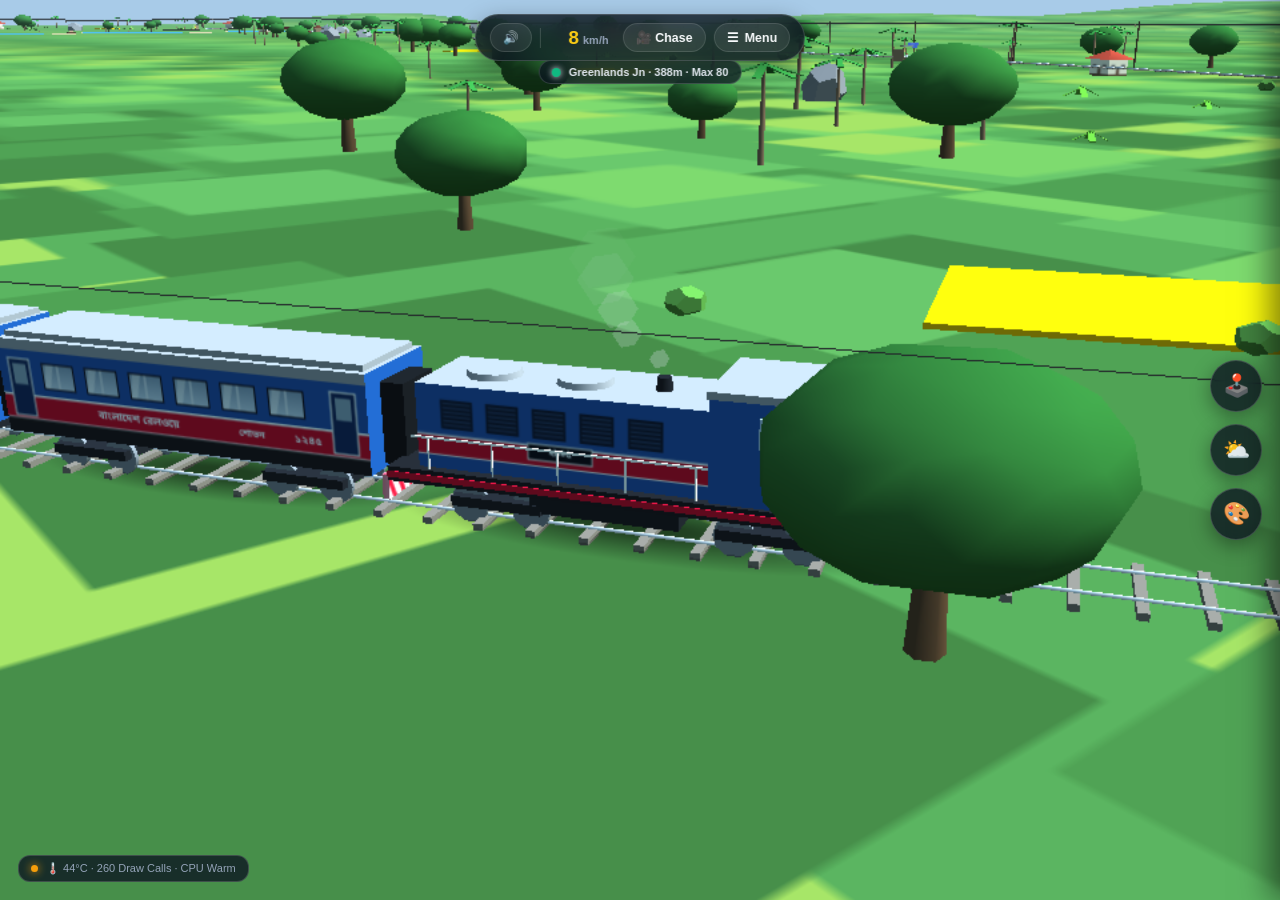
==== commit e0b332f1: "Upgrade Bangladesh Express: Thermal GPU optimization, Sky Dome & River Bridges, Pro Cab Mode, Multi-" ====
--- a/train-game-standalone.html
+++ b/train-game-standalone.html
@@ -932,11 +932,158 @@
   font-variant-numeric: tabular-nums;
 }
 
-#controls-panel #throttle-slider {
+#controls-panel #throttle-slider,
+#controls-panel #brake-slider {
   width: 100%;
   accent-color: var(--accent-gold);
   height: 20px;
   cursor: pointer;
+}
+
+#controls-panel #brake-slider {
+  accent-color: #ef4444;
+}
+
+.reverser-row {
+  display: flex;
+  gap: 6px;
+  margin-top: 10px;
+}
+
+.rev-btn {
+  flex: 1;
+  padding: 5px 0;
+  border-radius: 8px;
+  border: 1px solid var(--border-glass);
+  background: rgba(255, 255, 255, 0.06);
+  color: var(--text-muted);
+  font-size: 10.5px;
+  font-weight: 800;
+  letter-spacing: 0.5px;
+  cursor: pointer;
+  transition: all 0.15s ease;
+}
+
+.rev-btn.active {
+  background: rgba(250, 204, 21, 0.22);
+  border-color: var(--accent-gold);
+  color: var(--accent-gold);
+}
+
+.notch-stepper {
+  display: flex;
+  align-items: center;
+  gap: 6px;
+}
+
+.notch-step-btn {
+  width: 24px;
+  height: 22px;
+  border-radius: 6px;
+  border: 1px solid var(--border-glass);
+  background: rgba(255, 255, 255, 0.08);
+  color: #f8fafc;
+  font-size: 13px;
+  font-weight: 800;
+  line-height: 1;
+  cursor: pointer;
+}
+
+.notch-step-btn:active {
+  background: rgba(250, 204, 21, 0.3);
+}
+
+/* Journey Pill, Scorecard & Prompt */
+#journey-pill {
+  position: fixed;
+  top: calc(env(safe-area-inset-top, 10px) + 60px);
+  left: 50%;
+  transform: translateX(-50%);
+  z-index: 45;
+  display: flex;
+  align-items: center;
+  gap: 8px;
+  padding: 5px 12px;
+  border-radius: 999px;
+  background: rgba(10, 18, 32, 0.72);
+  border: 1px solid var(--border-glass);
+  backdrop-filter: blur(10px);
+  -webkit-backdrop-filter: blur(10px);
+  color: #e2e8f0;
+  font-size: 11px;
+  font-weight: 600;
+  cursor: pointer;
+  white-space: nowrap;
+}
+
+#journey-signal-dot {
+  width: 9px;
+  height: 9px;
+  border-radius: 50%;
+  background: #10b981;
+  box-shadow: 0 0 6px currentColor;
+  flex-shrink: 0;
+}
+
+#journey-scorecard {
+  position: fixed;
+  top: calc(env(safe-area-inset-top, 10px) + 92px);
+  left: 50%;
+  transform: translateX(-50%) translateY(-6px);
+  z-index: 44;
+  display: flex;
+  gap: 16px;
+  padding: 8px 16px;
+  border-radius: 12px;
+  background: rgba(10, 18, 32, 0.88);
+  border: 1px solid var(--border-glass);
+  backdrop-filter: blur(12px);
+  color: #cbd5e1;
+  font-size: 11px;
+  opacity: 0;
+  pointer-events: none;
+  transition: opacity 0.2s ease, transform 0.2s ease;
+}
+
+#journey-scorecard.open {
+  opacity: 1;
+  pointer-events: auto;
+  transform: translateX(-50%) translateY(0);
+}
+
+#journey-scorecard > div {
+  display: flex;
+  flex-direction: column;
+  align-items: center;
+}
+
+#journey-scorecard strong {
+  color: var(--accent-gold);
+  font-size: 13px;
+}
+
+#journey-prompt {
+  position: fixed;
+  bottom: calc(env(safe-area-inset-bottom, 12px) + 52px);
+  left: 50%;
+  transform: translateX(-50%) translateY(10px);
+  z-index: 46;
+  padding: 7px 14px;
+  border-radius: 999px;
+  background: rgba(10, 18, 32, 0.88);
+  border: 1.5px solid var(--accent-gold);
+  color: #f8fafc;
+  font-size: 12px;
+  font-weight: 700;
+  opacity: 0;
+  pointer-events: none;
+  transition: opacity 0.25s ease, transform 0.25s ease;
+  white-space: nowrap;
+}
+
+#journey-prompt.show {
+  opacity: 1;
+  transform: translateX(-50%) translateY(0);
 }
 
 .panel-cam-box {
@@ -1261,6 +1408,18 @@
         </button>
     </header>
 
+    <!-- Journey Status Pill & Scorecard -->
+    <div id="journey-pill" title="Tap for Journey Scorecard">
+        <span id="journey-signal-dot"></span>
+        <span id="journey-text">Greenlands Jn · --m · Max 80</span>
+    </div>
+    <div id="journey-scorecard">
+        <div><span>Distance</span><strong id="journey-dist-val">0.00 km</strong></div>
+        <div><span>Stations</span><strong id="journey-stops-val">0</strong></div>
+        <div><span>Score</span><strong id="journey-score-val">0</strong></div>
+    </div>
+    <div id="journey-prompt"></div>
+
     <!-- Slide-Over Menu Drawer (Mobile & Desktop) -->
     <aside id="menu-drawer" class="menu-drawer" aria-label="Simulator Settings">
         <div class="drawer-header">
@@ -1279,6 +1438,10 @@
             </div>
             <div class="menu-section">
                 <h4>Controls &amp; Layout</h4>
+                <button id="btn-toggle-procab" class="menu-action-btn">
+                    <span>Pro Cab Mode (8-Notch)</span>
+                    <span class="menu-val">ON</span>
+                </button>
                 <button id="btn-toggle-left-hand" class="menu-action-btn">
                     <span>Left-Handed Layout</span>
                     <span class="menu-val">OFF</span>
@@ -1299,8 +1462,10 @@
             <div class="menu-section">
                 <h4>Keyboard Shortcuts</h4>
                 <div class="shortcuts-grid">
-                    <div><kbd>Space</kbd> Start / Stop</div>
-                    <div><kbd>W / S</kbd> Throttle Up / Down</div>
+                    <div><kbd>Space</kbd> Brake / Go</div>
+                    <div><kbd>W / S</kbd> Notch Up / Down</div>
+                    <div><kbd>B</kbd> Air Brake</div>
+                    <div><kbd>F / V</kbd> Reverser Fwd / Rev</div>
                     <div><kbd>H</kbd> Train Horn</div>
                     <div><kbd>L</kbd> Headlights</div>
                     <div><kbd>C</kbd> Camera Mode</div>
@@ -1346,13 +1511,33 @@
             </button>
         </div>
 
-        <!-- Cruise Throttle Slider Section -->
+        <!-- Reverser (Pro Cab Mode) -->
+        <div id="pro-cab-reverser" class="reverser-row">
+            <button id="btn-rev-back" class="rev-btn" data-rev="-1">REV</button>
+            <button id="btn-rev-neu" class="rev-btn" data-rev="0">NEU</button>
+            <button id="btn-rev-fwd" class="rev-btn active" data-rev="1">FWD</button>
+        </div>
+
+        <!-- Cruise Throttle / Notch Slider Section -->
         <div class="panel-throttle-box">
             <div class="panel-throttle-head">
-                <span class="throttle-title">Throttle</span>
-                <span id="throttle-val-display" class="throttle-badge">85%</span>
+                <span id="throttle-title-label" class="throttle-title">Notch</span>
+                <div class="notch-stepper" id="notch-stepper">
+                    <button id="btn-notch-down" class="notch-step-btn" title="Notch Down (S)">−</button>
+                    <span id="throttle-val-display" class="throttle-badge">N5</span>
+                    <button id="btn-notch-up" class="notch-step-btn" title="Notch Up (W)">+</button>
+                </div>
             </div>
-            <input id="throttle-slider" type="range" min="0" max="100" value="85" title="Adjust Cruising Speed (Hotkeys: W/S or ↑/↓)">
+            <input id="throttle-slider" type="range" min="0" max="8" step="1" value="5" title="Adjust Throttle Notch (Hotkeys: W/S or ↑/↓)">
+        </div>
+
+        <!-- Air Brake Slider (Pro Cab Mode) -->
+        <div id="pro-cab-brake-box" class="panel-throttle-box" style="margin-top:0; border-top:none; padding-top:0;">
+            <div class="panel-throttle-head">
+                <span class="throttle-title">Air Brake</span>
+                <span id="brake-val-display" class="throttle-badge" style="color:#f87171;">0% (REL)</span>
+            </div>
+            <input id="brake-slider" type="range" min="0" max="100" step="5" value="0" title="Adjust Air Brake (Hotkey: B)">
         </div>
 
         <!-- Camera Navigation: Zoom +, Zoom -, Recenter -->
@@ -1429,10 +1614,11 @@
 window.GAME_CONFIG = {
     // Train & Carriages Physics
     train: {
-        maxSpeed: 16.5,         // Maximum cruising speed (m/s, ~60 km/h)
-        acceleration: 2.6,      // Smooth acceleration rate (m/s^2)
-        deceleration: 4.0,      // Responsive braking rate (m/s^2)
-        friction: 0.35,         // Coasting natural friction (m/s^2)
+        maxSpeed: 22.2,         // Maximum cruising speed (m/s, ~80 km/h)
+        acceleration: 2.4,      // Smooth tractive acceleration rate (m/s^2)
+        deceleration: 4.5,      // Responsive air-brake deceleration rate (m/s^2)
+        friction: 0.28,         // Coasting rolling friction (m/s^2)
+        proCabDefault: true,    // Default to 8-Notch Pro Cab Mode
         wheelRadius: 0.52,      // Wheel radius in meters
         bogieDistance: 6.8,     // Distance between locomotive front and rear bogies
         length: 12.2,           // Total locomotive length
@@ -1592,6 +1778,47 @@
     }
 };
 
+// Lightweight zero-dependency BufferGeometry merger for draw-call reduction
+window.mergeStaticGeometries = function(geometries) {
+    if (!geometries || geometries.length === 0) return null;
+    const nonIndexed = geometries.map(g => g.index ? g.toNonIndexed() : g);
+
+    let totalVerts = 0;
+    let hasNormals = true;
+    let hasUvs = true;
+    for (let i = 0; i < nonIndexed.length; i++) {
+        const pos = nonIndexed[i].attributes.position;
+        if (!pos) continue;
+        totalVerts += pos.count;
+        if (!nonIndexed[i].attributes.normal) hasNormals = false;
+        if (!nonIndexed[i].attributes.uv) hasUvs = false;
+    }
+
+    const posArr = new Float32Array(totalVerts * 3);
+    const normArr = hasNormals ? new Float32Array(totalVerts * 3) : null;
+    const uvArr = hasUvs ? new Float32Array(totalVerts * 2) : null;
+
+    let offset3 = 0;
+    let offset2 = 0;
+    for (let i = 0; i < nonIndexed.length; i++) {
+        const g = nonIndexed[i];
+        const pos = g.attributes.position;
+        if (!pos) continue;
+        posArr.set(pos.array, offset3);
+        if (normArr && g.attributes.normal) normArr.set(g.attributes.normal.array, offset3);
+        if (uvArr && g.attributes.uv) uvArr.set(g.attributes.uv.array, offset2);
+        offset3 += pos.count * 3;
+        offset2 += pos.count * 2;
+        if (g !== geometries[i]) g.dispose();
+    }
+
+    const merged = new THREE.BufferGeometry();
+    merged.setAttribute('position', new THREE.BufferAttribute(posArr, 3));
+    if (normArr) merged.setAttribute('normal', new THREE.BufferAttribute(normArr, 3));
+    if (uvArr) merged.setAttribute('uv', new THREE.BufferAttribute(uvArr, 2));
+    return merged;
+};
+
 </script>
 <script>
 // --- js/audio.js ---
@@ -1604,9 +1831,17 @@
         this.isInitialized = false;
         this.isMuted = false;
 
+        // Master & Cab Acoustic Muffler
         this.masterGain = null;
+        this.envFilter = null;
         this.analyser = null;
         this._analyserData = null;
+
+        // Spatial & Event Audio
+        this.bridgeGain = null;
+        this.squealGain = null;
+        this.jointBuffer = null;
+        this._lastBellT = 0;
 
         // Engine synthesis
         this.engineOsc1 = null;
@@ -1696,10 +1931,17 @@
         this.masterGain.gain.setValueAtTime(0.8, this.audioCtx.currentTime);
         this.masterGain.connect(this.analyser);
 
+        // Cab interior acoustic muffler filter (2200 Hz in Deck POV, 18000 Hz outside)
+        this.envFilter = this.audioCtx.createBiquadFilter();
+        this.envFilter.type = 'lowpass';
+        this.envFilter.frequency.setValueAtTime(18000, this.audioCtx.currentTime);
+        this.envFilter.connect(this.masterGain);
+
         this._buildSharedBuffers();
         this._setupDieselEngine();
         this._setupTrackRhythm();
         this._setupRainAmbience();
+        this._setupBridgeAndSqueal();
 
         this.isInitialized = true;
     }
@@ -1790,7 +2032,7 @@
 
         this.engineFilter.connect(this.chugGain);
         this.chugGain.connect(this.engineGain);
-        this.engineGain.connect(this.masterGain);
+        this.engineGain.connect(this.envFilter || this.masterGain);
 
         this.engineOsc1.start();
         this.engineOsc2.start();
@@ -1830,7 +2072,7 @@
 
         this.wheelSource.connect(hp);
         hp.connect(this.wheelGain);
-        this.wheelGain.connect(this.masterGain);
+        this.wheelGain.connect(this.envFilter || this.masterGain);
         this.wheelSource.start();
     }
 
@@ -1848,8 +2090,115 @@
 
         src.connect(filter);
         filter.connect(this.rainGain);
-        this.rainGain.connect(this.masterGain);
+        this.rainGain.connect(this.envFilter || this.masterGain);
         src.start();
+    }
+
+    _setupBridgeAndSqueal() {
+        const t = this.audioCtx.currentTime;
+        // 1. Bridge metallic rumble (lowpass noise)
+        const bSrc = this.audioCtx.createBufferSource();
+        bSrc.buffer = this.noiseBuffer;
+        bSrc.loop = true;
+        const bFilt = this.audioCtx.createBiquadFilter();
+        bFilt.type = 'bandpass';
+        bFilt.frequency.setValueAtTime(135, t);
+        bFilt.Q.setValueAtTime(1.8, t);
+        this.bridgeGain = this.audioCtx.createGain();
+        this.bridgeGain.gain.setValueAtTime(0.0, t);
+        bSrc.connect(bFilt);
+        bFilt.connect(this.bridgeGain);
+        this.bridgeGain.connect(this.envFilter || this.masterGain);
+        bSrc.start();
+
+        // 2. Brake squeal (high-Q bandpass noise)
+        const sSrc = this.audioCtx.createBufferSource();
+        sSrc.buffer = this.noiseBuffer;
+        sSrc.loop = true;
+        const sFilt = this.audioCtx.createBiquadFilter();
+        sFilt.type = 'bandpass';
+        sFilt.frequency.setValueAtTime(2450, t);
+        sFilt.Q.setValueAtTime(12.0, t);
+        this.squealGain = this.audioCtx.createGain();
+        this.squealGain.gain.setValueAtTime(0.0, t);
+        sSrc.connect(sFilt);
+        sFilt.connect(this.squealGain);
+        this.squealGain.connect(this.envFilter || this.masterGain);
+        sSrc.start();
+    }
+
+    setCabInteriorMode(isCab) {
+        if (!this.isInitialized || !this.audioCtx || !this.envFilter) return;
+        this.envFilter.frequency.setTargetAtTime(isCab ? 2200 : 18000, this.audioCtx.currentTime, 0.15);
+    }
+
+    setBridgeResonance(onBridge, speedRatio = 0.5) {
+        if (!this.isInitialized || !this.audioCtx || !this.bridgeGain) return;
+        const target = (onBridge && speedRatio > 0.05) ? Math.min(0.24, 0.08 + speedRatio * 0.16) : 0.0;
+        this.bridgeGain.gain.setTargetAtTime(target, this.audioCtx.currentTime, 0.12);
+    }
+
+    setBrakeSqueal(active) {
+        if (!this.isInitialized || !this.audioCtx || !this.squealGain) return;
+        this.squealGain.gain.setTargetAtTime(active ? 0.035 : 0.0, this.audioCtx.currentTime, 0.08);
+    }
+
+    playCrossingBell() {
+        if (!this.isInitialized || !this.audioCtx || this.audioCtx.state !== 'running') return;
+        const now = performance.now();
+        if (now - this._lastBellT < 450) return;
+        this._lastBellT = now;
+
+        const t = this.audioCtx.currentTime;
+        const osc = this.audioCtx.createOscillator();
+        osc.type = 'sine';
+        osc.frequency.setValueAtTime(1568, t); // G6 metallic bell
+        const g = this.audioCtx.createGain();
+        g.gain.setValueAtTime(0.08, t);
+        g.gain.exponentialRampToValueAtTime(0.0005, t + 0.28);
+        osc.connect(g);
+        g.connect(this.envFilter || this.masterGain);
+        osc.onended = () => { try { osc.disconnect(); g.disconnect(); } catch (e) {} };
+        osc.start(t);
+        osc.stop(t + 0.30);
+    }
+
+    playGuardWhistle() {
+        if (!this.isInitialized || !this.audioCtx || this.audioCtx.state !== 'running') return;
+        const t = this.audioCtx.currentTime;
+        const osc1 = this.audioCtx.createOscillator();
+        const osc2 = this.audioCtx.createOscillator();
+        osc1.type = 'triangle';
+        osc2.type = 'triangle';
+        osc1.frequency.setValueAtTime(2650, t);
+        osc2.frequency.setValueAtTime(2820, t);
+        const g = this.audioCtx.createGain();
+        g.gain.setValueAtTime(0.0, t);
+        g.gain.linearRampToValueAtTime(0.09, t + 0.03);
+        g.gain.setValueAtTime(0.09, t + 0.35);
+        g.gain.exponentialRampToValueAtTime(0.0005, t + 0.55);
+        osc1.connect(g);
+        osc2.connect(g);
+        g.connect(this.masterGain);
+        osc1.onended = () => { try { osc1.disconnect(); osc2.disconnect(); g.disconnect(); } catch (e) {} };
+        osc1.start(t); osc2.start(t);
+        osc1.stop(t + 0.58); osc2.stop(t + 0.58);
+    }
+
+    playStationBell() {
+        if (!this.isInitialized || !this.audioCtx || this.audioCtx.state !== 'running') return;
+        const t = this.audioCtx.currentTime;
+        const osc = this.audioCtx.createOscillator();
+        osc.type = 'sine';
+        osc.frequency.setValueAtTime(880, t);
+        const g = this.audioCtx.createGain();
+        g.gain.setValueAtTime(0.12, t);
+        g.gain.exponentialRampToValueAtTime(0.0005, t + 0.65);
+        osc.connect(g);
+        g.connect(this.masterGain);
+        osc.onended = () => { try { osc.disconnect(); g.disconnect(); } catch (e) {} };
+        osc.start(t);
+        osc.stop(t + 0.68);
     }
 
     toggleMute() {
@@ -2035,6 +2384,7 @@
         this.buildRails();
         this.buildSleepers();
         this.buildBridgeOverpass();
+        this.buildRiverBridges();
 
         // Freeze static track matrices to eliminate per-frame scene traversal overhead
         this.trackGroup.traverse((child) => {
@@ -2074,13 +2424,15 @@
             new THREE.Vector3(   120.0,  3.4, -200.0 ),
             new THREE.Vector3( W * 0.65, 1.3, -500.0 ),
 
-            // 6. North Village Loop
+            // 6. North Village Loop (with gentle 1.8m rise over River Khal at z = -935)
             new THREE.Vector3( W      , 0.0, -800.0 ),
+            new THREE.Vector3( W * 0.92, 1.8, -935.0 ),
             new THREE.Vector3( W * 0.8, 0.0, -L - 120.0 ),
             new THREE.Vector3( W * 0.4, 0.0, -L - 280.0 ),
             new THREE.Vector3(     0.0, 0.0, -L - 340.0 ),
             new THREE.Vector3(-W * 0.4, 0.0, -L - 280.0 ),
             new THREE.Vector3(-W * 0.8, 0.0, -L - 120.0 ),
+            new THREE.Vector3(-W * 0.92, 1.8, -935.0 ),
             new THREE.Vector3(-W      , 0.0, -800.0 ),
             new THREE.Vector3(-W * 0.7, 0.0, -500.0 )
         ];
@@ -2362,7 +2714,7 @@
         this.trackGroup.add(instancedSleepers);
     }
 
-    // Grand Steel Truss & Concrete Pier Overpass Bridge at the Center Crossing
+    // Grand Steel Truss & Concrete Pier Overpass Bridge at the Center Crossing (3 merged draw calls)
     buildBridgeOverpass() {
         const bridgeGroup = new THREE.Group();
         const concreteMat = new THREE.MeshLambertMaterial({ color: 0x8e887f });
@@ -2372,58 +2724,112 @@
         const bridgeAngle = -Math.atan2(120, 200);
         bridgeGroup.rotation.y = bridgeAngle;
 
+        const concreteGeoms = [];
+        const steelGeoms = [];
+        const accentGeoms = [];
+
+        const pushGeo = (list, geo, x, y, z, rx = 0) => {
+            if (rx) geo.rotateX(rx);
+            geo.translate(x, y, z);
+            list.push(geo);
+        };
+
         // 1. Concrete support piers (placed clear of the lower track)
         [-14, 14, -32, 32].forEach(zOff => {
             [-2.1, 2.1].forEach(xOff => {
                 const h = Math.abs(zOff) < 20 ? 4.8 : 4.2;
-                const pier = new THREE.Mesh(new THREE.CylinderGeometry(0.52, 0.72, h, 8), concreteMat);
-                pier.position.set(xOff, h * 0.5 - 0.1, zOff);
-                bridgeGroup.add(pier);
+                pushGeo(concreteGeoms, new THREE.CylinderGeometry(0.52, 0.72, h, 8), xOff, h * 0.5 - 0.1, zOff);
             });
-            const cap = new THREE.Mesh(new THREE.BoxGeometry(5.2, 0.45, 1.4), concreteMat);
-            cap.position.set(0, Math.abs(zOff) < 20 ? 4.55 : 3.95, zOff);
-            bridgeGroup.add(cap);
+            pushGeo(concreteGeoms, new THREE.BoxGeometry(5.2, 0.45, 1.4), 0, Math.abs(zOff) < 20 ? 4.55 : 3.95, zOff);
         });
 
         // 2. Main bridge deck & side girders
-        const deck = new THREE.Mesh(new THREE.BoxGeometry(4.8, 0.45, 76.0), steelMat);
-        deck.position.set(0, 4.72, 0);
-        bridgeGroup.add(deck);
+        pushGeo(steelGeoms, new THREE.BoxGeometry(4.8, 0.45, 76.0), 0, 4.72, 0);
 
         // 3. Overhead steel truss arches along central span (-22m to +22m)
         [-2.25, 2.25].forEach(xSide => {
-            // Bottom & top chords
-            const bottomChord = new THREE.Mesh(new THREE.BoxGeometry(0.24, 0.28, 76.0), steelMat);
-            bottomChord.position.set(xSide, 5.1, 0);
-            bridgeGroup.add(bottomChord);
-
-            const topChord = new THREE.Mesh(new THREE.BoxGeometry(0.26, 0.28, 44.0), steelMat);
-            topChord.position.set(xSide, 8.8, 0);
-            bridgeGroup.add(topChord);
-
-            // Vertical & diagonal truss struts
+            pushGeo(steelGeoms, new THREE.BoxGeometry(0.24, 0.28, 76.0), xSide, 5.1, 0);
+            pushGeo(steelGeoms, new THREE.BoxGeometry(0.26, 0.28, 44.0), xSide, 8.8, 0);
+
             for (let z = -20; z <= 20; z += 5) {
-                const post = new THREE.Mesh(new THREE.BoxGeometry(0.2, 3.8, 0.2), steelMat);
-                post.position.set(xSide, 6.95, z);
-                bridgeGroup.add(post);
-
+                pushGeo(steelGeoms, new THREE.BoxGeometry(0.2, 3.8, 0.2), xSide, 6.95, z);
                 if (z < 20) {
-                    const diag = new THREE.Mesh(new THREE.BoxGeometry(0.14, 6.1, 0.14), accentMat);
-                    diag.position.set(xSide, 6.95, z + 2.5);
-                    diag.rotation.x = (z % 10 === 0) ? 0.72 : -0.72;
-                    bridgeGroup.add(diag);
+                    const rx = (z % 10 === 0) ? 0.72 : -0.72;
+                    pushGeo(accentGeoms, new THREE.BoxGeometry(0.14, 6.1, 0.14), xSide, 6.95, z + 2.5, rx);
                 }
             }
         });
 
         // Overhead lateral portal beams
         for (let z = -20; z <= 20; z += 10) {
-            const portal = new THREE.Mesh(new THREE.BoxGeometry(4.7, 0.24, 0.28), steelMat);
-            portal.position.set(0, 8.8, z);
-            bridgeGroup.add(portal);
+            pushGeo(steelGeoms, new THREE.BoxGeometry(4.7, 0.24, 0.28), 0, 8.8, z);
+        }
+
+        if (window.mergeStaticGeometries) {
+            bridgeGroup.add(new THREE.Mesh(window.mergeStaticGeometries(concreteGeoms), concreteMat));
+            bridgeGroup.add(new THREE.Mesh(window.mergeStaticGeometries(steelGeoms), steelMat));
+            bridgeGroup.add(new THREE.Mesh(window.mergeStaticGeometries(accentGeoms), accentMat));
         }
 
         this.trackGroup.add(bridgeGroup);
+    }
+
+    // Two Steel Plate-Girder River Bridges over the North River / Khal (z = -935)
+    buildRiverBridges() {
+        const concreteMat = new THREE.MeshLambertMaterial({ color: 0x8e887f });
+        const girderMat = new THREE.MeshLambertMaterial({ color: 0x7c2d23 }); // Classic Bangladesh red-oxide steel bridge
+
+        const concreteGeoms = [];
+        const girderGeoms = [];
+        const m4 = new THREE.Matrix4();
+        const pos = new THREE.Vector3();
+        const tan = new THREE.Vector3();
+        const quat = new THREE.Quaternion();
+        const euler = new THREE.Euler();
+        const scale = new THREE.Vector3(1, 1, 1);
+
+        // Find the 2 river crossing points (z near -935, y > 1.2)
+        const crossings = [];
+        for (let i = 0; i < this.N; i++) {
+            if (Math.abs(this.Z[i] + 935) < 6 && this.Y[i] > 1.3) {
+                const already = crossings.some(c => Math.abs(this.X[c] - this.X[i]) < 50);
+                if (!already) crossings.push(i);
+            }
+        }
+
+        crossings.forEach(idx => {
+            const u = idx / this.N;
+            this.samplePoint(u, pos);
+            this.sampleTangent(u, tan);
+            const yaw = Math.atan2(tan.x, tan.z);
+            euler.set(0, yaw, 0);
+            quat.setFromEuler(euler);
+
+            const addLocal = (list, geo, lx, ly, lz) => {
+                geo.translate(lx, ly, lz);
+                m4.compose(pos, quat, scale);
+                geo.applyMatrix4(m4);
+                list.push(geo);
+            };
+
+            // Deck & side plate girders (44m span)
+            addLocal(girderGeoms, new THREE.BoxGeometry(4.4, 0.35, 44), 0, -0.25, 0);
+            addLocal(girderGeoms, new THREE.BoxGeometry(0.28, 1.45, 44), -2.15, 0.45, 0);
+            addLocal(girderGeoms, new THREE.BoxGeometry(0.28, 1.45, 44), 2.15, 0.45, 0);
+
+            // Concrete river piers
+            [-16, 0, 16].forEach(pz => {
+                [-1.7, 1.7].forEach(px => {
+                    addLocal(concreteGeoms, new THREE.CylinderGeometry(0.45, 0.62, 2.4, 8), px, -1.35, pz);
+                });
+                addLocal(concreteGeoms, new THREE.BoxGeometry(4.6, 0.38, 1.2), 0, -0.45, pz);
+            });
+        });
+
+        if (window.mergeStaticGeometries && concreteGeoms.length > 0) {
+            this.trackGroup.add(new THREE.Mesh(window.mergeStaticGeometries(concreteGeoms), concreteMat));
+            this.trackGroup.add(new THREE.Mesh(window.mergeStaticGeometries(girderGeoms), girderMat));
+        }
     }
 }
 
@@ -2438,10 +2844,16 @@
         this.trackLength = trackSystem.totalLength;
 
         // Kinematic states
-        this.speed = 0.0;                  // Current speed in m/s
-        this.targetSpeed = 0.0;            // Target speed in m/s
-        this.throttleFraction = 0.85;      // User throttle setting (0.2 to 1.0)
-        this.isRunning = false;            // Throttle active state
+        this.proCabMode = GAME_CONFIG.train.proCabDefault !== false;
+        this.speed = 0.0;                  // Speed magnitude in m/s
+        this.signedSpeed = 0.0;            // Signed velocity (+forward / -reverse) in m/s
+        this.targetSpeed = 0.0;            // Simple-mode target speed in m/s
+        this.throttleFraction = 0.85;      // Simple-mode throttle setting (0.0 to 1.0)
+        this.notch = 5;                    // Pro Cab throttle notch (0..8)
+        this.reverser = 1;                 // Pro Cab reverser: 1=FWD, 0=NEU, -1=REV
+        this.brakeFraction = 0.0;          // Pro Cab air brake (0.0=Released .. 1.0=Full)
+        this.isRunning = true;             // Active driving state
+        this.isRaining = false;            // Synced from WeatherManager
         this.progress = 0.02;              // Normalized track parameter u in [0, 1)
         this.wheelRotation = 0.0;          // Wheel rotation in radians
 
@@ -2477,12 +2889,59 @@
 
     setRunning(isRunning) {
         this.isRunning = isRunning;
-        this.targetSpeed = isRunning ? (GAME_CONFIG.train.maxSpeed * this.throttleFraction) : 0.0;
+        if (this.proCabMode) {
+            if (!isRunning) {
+                this.notch = 0;
+                this.brakeFraction = 0.85;
+            } else {
+                this.brakeFraction = 0.0;
+                if (this.notch === 0) this.notch = 4;
+                if (this.reverser === 0) this.reverser = 1;
+            }
+        } else {
+            this.targetSpeed = isRunning ? (GAME_CONFIG.train.maxSpeed * this.throttleFraction) : 0.0;
+        }
+    }
+
+    setProCabMode(enabled) {
+        this.proCabMode = !!enabled;
+        if (this.proCabMode) {
+            this.notch = this.isRunning ? Math.max(1, Math.round(this.throttleFraction * 8)) : 0;
+            this.brakeFraction = this.isRunning ? 0.0 : 0.6;
+        } else {
+            this.throttleFraction = this.notch / 8.0;
+            this.isRunning = this.notch > 0 && this.brakeFraction < 0.5;
+            this.targetSpeed = this.isRunning ? (GAME_CONFIG.train.maxSpeed * this.throttleFraction) : 0.0;
+        }
+    }
+
+    setNotch(n) {
+        this.notch = Math.max(0, Math.min(8, Math.round(n)));
+        this.throttleFraction = this.notch / 8.0;
+        this.isRunning = (this.reverser !== 0 && this.notch > 0 && this.brakeFraction < 0.85);
+    }
+
+    setReverser(dir) {
+        const clamped = dir > 0 ? 1 : (dir < 0 ? -1 : 0);
+        // Only allow shifting reverser when nearly stationary
+        if (this.speed > 0.4 && clamped !== this.reverser) return false;
+        this.reverser = clamped;
+        this.isRunning = (this.reverser !== 0 && this.notch > 0 && this.brakeFraction < 0.85);
+        return true;
+    }
+
+    setBrake(fraction) {
+        this.brakeFraction = Math.max(0.0, Math.min(1.0, fraction));
+        if (this.proCabMode) {
+            this.isRunning = (this.reverser !== 0 && this.notch > 0 && this.brakeFraction < 0.85);
+        }
     }
 
     setThrottleFraction(fraction) {
-        this.throttleFraction = Math.max(0.2, Math.min(1.0, fraction));
-        if (this.isRunning) {
+        this.throttleFraction = Math.max(0.0, Math.min(1.0, fraction));
+        if (this.proCabMode) {
+            this.setNotch(Math.round(this.throttleFraction * 8));
+        } else if (this.isRunning) {
             this.targetSpeed = GAME_CONFIG.train.maxSpeed * this.throttleFraction;
         }
     }
@@ -2500,29 +2959,73 @@
     update(dt) {
         const delta = Math.min(dt, 0.1);
 
-        // Smooth acceleration / braking dynamics
-        if (this.speed < this.targetSpeed) {
-            this.speed += GAME_CONFIG.train.acceleration * delta;
-            if (this.speed > this.targetSpeed) this.speed = this.targetSpeed;
-        } else if (this.speed > this.targetSpeed) {
-            const decelRate = this.targetSpeed === 0.0
-                ? GAME_CONFIG.train.deceleration
-                : GAME_CONFIG.train.friction * 2.5;
-            this.speed -= decelRate * delta;
-            if (this.speed < this.targetSpeed) this.speed = this.targetSpeed;
+        if (this.proCabMode) {
+            const speedRatio = this.getSpeedRatio();
+            const maxSpd = GAME_CONFIG.train.maxSpeed * (this.reverser === -1 ? 0.45 : 1.0);
+            const targetSpd = (this.reverser !== 0 && this.notch > 0 && this.brakeFraction < 0.85)
+                ? this.reverser * maxSpd * (this.notch / 8.0)
+                : 0.0;
+
+            // Tractive effort
+            if (this.reverser !== 0 && this.notch > 0 && this.brakeFraction < 0.85) {
+                const effort = (this.notch / 8.0) * GAME_CONFIG.train.acceleration * (1.2 - 0.35 * speedRatio);
+                if (this.reverser > 0 && this.signedSpeed < targetSpd) {
+                    this.signedSpeed = Math.min(targetSpd, this.signedSpeed + effort * delta);
+                } else if (this.reverser < 0 && this.signedSpeed > targetSpd) {
+                    this.signedSpeed = Math.max(targetSpd, this.signedSpeed - effort * delta);
+                }
+            }
+
+            // Grade resistance (climbing slows slightly, descending accelerates slightly)
+            if (this.speed > 0.05 || (this.notch === 0 && this.brakeFraction < 0.1)) {
+                this.signedSpeed -= this.currentTangent.y * 3.5 * delta;
+            }
+
+            // Rolling & aerodynamic drag + Air Brake
+            const drag = GAME_CONFIG.train.friction + 0.0016 * this.speed * this.speed;
+            const brakeDecel = this.brakeFraction * GAME_CONFIG.train.deceleration;
+            const totalOppose = (this.notch === 0 || this.reverser === 0 || this.brakeFraction > 0.02 || Math.abs(this.signedSpeed) > Math.abs(targetSpd))
+                ? (drag + brakeDecel)
+                : 0.0;
+
+            if (totalOppose > 0 && Math.abs(this.signedSpeed) > 0.0) {
+                const sign = this.signedSpeed >= 0 ? 1 : -1;
+                const nextMag = Math.max(0.0, Math.abs(this.signedSpeed) - totalOppose * delta);
+                this.signedSpeed = sign * nextMag;
+            }
+
+            if (Math.abs(this.signedSpeed) < 0.02 && (this.notch === 0 || this.reverser === 0 || this.brakeFraction > 0.1)) {
+                this.signedSpeed = 0.0;
+            }
+            this.speed = Math.abs(this.signedSpeed);
+            this.isRunning = (this.reverser !== 0 && this.notch > 0 && this.brakeFraction < 0.85);
+        } else {
+            // Simple Mode acceleration / braking dynamics
+            if (this.speed < this.targetSpeed) {
+                this.speed += GAME_CONFIG.train.acceleration * delta;
+                if (this.speed > this.targetSpeed) this.speed = this.targetSpeed;
+            } else if (this.speed > this.targetSpeed) {
+                const decelRate = !this.isRunning
+                    ? GAME_CONFIG.train.deceleration
+                    : (this.targetSpeed === 0.0 ? GAME_CONFIG.train.friction : GAME_CONFIG.train.friction * 2.5);
+                this.speed -= decelRate * delta;
+                if (this.speed < this.targetSpeed) this.speed = this.targetSpeed;
+            }
+            this.signedSpeed = this.speed;
         }
 
         // Skip spline updates completely if stationary (saves CPU!)
         if (this.speed <= 0.0001) {
             this.speed = 0.0;
+            this.signedSpeed = 0.0;
             return false; // Indicates no movement occurred
         }
 
-        const distanceDelta = this.speed * delta;
+        const distanceDelta = this.signedSpeed * delta;
         this.wheelRotation += distanceDelta / GAME_CONFIG.train.wheelRadius;
 
         const deltaU = distanceDelta / this.trackLength;
-        this.progress = (this.progress + deltaU) % 1.0;
+        this.progress = (((this.progress + deltaU) % 1.0) + 1.0) % 1.0;
 
         this._syncAllCarPositions();
         return true;
@@ -2598,6 +3101,17 @@
     getSpeedRatio() {
         return Math.min(1.0, this.speed / GAME_CONFIG.train.maxSpeed);
     }
+
+    getBrakePressureBar() {
+        if (!this.proCabMode) return this.isRunning ? 5.0 : 0.0;
+        return Math.max(0.0, 5.0 * (1.0 - this.brakeFraction));
+    }
+
+    getTractiveEffortRatio() {
+        if (!this.proCabMode) return this.getSpeedRatio();
+        if (this.reverser === 0 || this.brakeFraction >= 0.85) return 0.0;
+        return this.notch / 8.0;
+    }
 }
 
 </script>
@@ -2616,16 +3130,18 @@
         this.scene.add(this.root);
 
         this.bodyGroup = new THREE.Group();
+        this.bodyGroup.rotation.order = 'YXZ';
         this.root.add(this.bodyGroup);
 
-        this.frontBogie = null;
-        this.rearBogie = null;
-        this.wheelMeshes = [];
+        this.bogieCount = (1 + (GAME_CONFIG.train.carriageCount || 5)) * 2;
+        this.bogieInst = null;
+        this.wheelInst = null;
+        this._bogieDummy = new THREE.Object3D();
+        this._wheelDummy = new THREE.Object3D();
         this.roofFans = [];
 
-        // Master Lighting & Emissive Materials
+        // Master Lighting & Emissive Materials (Zero SpotLight shader overhead!)
         this.lightsOn = false;
-        this.headlight = null;
         this.headlightBeams = [];
         this.groundGlow = null;
         this.markerLamps = [];
@@ -2647,6 +3163,10 @@
         this.amperageNeedle = null;
         this.throttleHandle = null;
         this.brakeHandle = null;
+        this.reverserHandle = null;
+        this.dashMat = null;
+        this.windRainMesh = null;
+        this.windRainTex = null;
         this.warningLampMat = null;
         this.wiperArm = null;
 
@@ -3053,9 +3573,14 @@
         deskBase.position.set(0, -0.25, 0);
         deskGroup.add(deskBase);
 
-        // Sloped Instrument Panel
-        const panelMat = new THREE.MeshLambertMaterial({ map: this.dashTex });
-        const dashPanel = new THREE.Mesh(new THREE.BoxGeometry(2.5, 0.42, 0.08), panelMat);
+        // Sloped Instrument Panel (Backlit when lights ON)
+        this.dashMat = new THREE.MeshLambertMaterial({
+            map: this.dashTex,
+            emissive: 0xffe299,
+            emissiveMap: this.dashTex,
+            emissiveIntensity: 0.15
+        });
+        const dashPanel = new THREE.Mesh(new THREE.BoxGeometry(2.5, 0.42, 0.08), this.dashMat);
         dashPanel.rotation.x = -Math.PI * 0.22;
         dashPanel.position.set(0, 0.22, 0.12);
         deskGroup.add(dashPanel);
@@ -3092,6 +3617,12 @@
         this.brakeHandle = new THREE.Mesh(leverGeo, redMat);
         this.brakeHandle.position.set(-0.24, 0.18, 0.18);
         deskGroup.add(this.brakeHandle);
+
+        const revGeo = new THREE.CylinderGeometry(0.012, 0.012, 0.16, 6);
+        revGeo.translate(0, 0.08, 0);
+        this.reverserHandle = new THREE.Mesh(revGeo, handrailMat);
+        this.reverserHandle.position.set(-0.56, 0.18, 0.18);
+        deskGroup.add(this.reverserHandle);
 
         // Warning Indicator Lamp (toggles with LIGHTS)
         this.warningLampMat = new THREE.MeshBasicMaterial({ color: 0x331100 });
@@ -3108,6 +3639,29 @@
         );
         windGlass.position.set(0, 3.15, cabL * 0.5 - 0.02);
         this.cabInterior.add(windGlass);
+
+        // Windshield Rain Streaks Overlay (scrolls in Deck POV when raining)
+        const rCanvas = document.createElement('canvas');
+        rCanvas.width = 128; rCanvas.height = 128;
+        const rg = rCanvas.getContext('2d');
+        rg.clearRect(0, 0, 128, 128);
+        rg.fillStyle = 'rgba(210, 235, 255, 0.45)';
+        for (let i = 0; i < 42; i++) {
+            const rx = (i * 31) % 124;
+            const ry = (i * 53) % 116;
+            rg.fillRect(rx, ry, 2, 10 + (i % 8));
+        }
+        this.windRainTex = new THREE.CanvasTexture(rCanvas);
+        this.windRainTex.wrapS = THREE.RepeatWrapping;
+        this.windRainTex.wrapT = THREE.RepeatWrapping;
+        this.windRainTex.repeat.set(2, 1.5);
+        this.windRainMesh = new THREE.Mesh(
+            new THREE.PlaneGeometry(2.36, 1.32),
+            new THREE.MeshBasicMaterial({ map: this.windRainTex, transparent: true, opacity: 0.7, depthWrite: false, side: THREE.DoubleSide })
+        );
+        this.windRainMesh.position.set(0, 3.15, cabL * 0.5 - 0.01);
+        this.windRainMesh.visible = false;
+        this.cabInterior.add(this.windRainMesh);
 
         // Windshield Wiper Arm (animated in rain)
         const wiperGeo = new THREE.BoxGeometry(0.018, 0.65, 0.02);
@@ -3165,36 +3719,35 @@
             this.headlightBeams.push(cone);
         });
 
-        // Forward Dynamic SpotLight (Center beam with wide angle = 0.62)
-        this.headlight = new THREE.SpotLight(0xfff4d2, 0.0, 110, 0.62, 0.45, 1.1);
-        this.headlight.position.set(0, 2.35, frontZ + 0.25);
-        const targetObj = new THREE.Object3D();
-        targetObj.position.set(0, 0.4, frontZ + 55);
-        this.bodyGroup.add(targetObj);
-        this.headlight.target = targetObj;
-        this.bodyGroup.add(this.headlight);
-
-        // Forward Ground Glow Decal (additive quad on rails ahead at night)
-        const glowGeo = new THREE.PlaneGeometry(3.8, 22);
+        // Forward Ground Glow Projection Decal (soft radial beam on rails ahead, zero SpotLight cost!)
+        const glowCanvas = document.createElement('canvas');
+        glowCanvas.width = 128; glowCanvas.height = 256;
+        const gg = glowCanvas.getContext('2d');
+        const grad = gg.createRadialGradient(64, 220, 8, 64, 128, 128);
+        grad.addColorStop(0, 'rgba(255, 244, 190, 0.55)');
+        grad.addColorStop(0.5, 'rgba(255, 230, 140, 0.22)');
+        grad.addColorStop(1, 'rgba(255, 220, 120, 0.0)');
+        gg.fillStyle = grad;
+        gg.fillRect(0, 0, 128, 256);
+
+        const glowGeo = new THREE.PlaneGeometry(6.8, 36);
         glowGeo.rotateX(-Math.PI * 0.5);
         this.groundGlow = new THREE.Mesh(
             glowGeo,
             new THREE.MeshBasicMaterial({
-                color: 0xffe899,
+                map: new THREE.CanvasTexture(glowCanvas),
                 transparent: true,
-                opacity: 0.12,
+                opacity: 0.75,
                 depthWrite: false,
                 blending: THREE.AdditiveBlending
             })
         );
-        this.groundGlow.position.set(0, 0.12, frontZ + 14);
+        this.groundGlow.position.set(0, 0.14, frontZ + 19);
         this.groundGlow.visible = false;
         this.bodyGroup.add(this.groundGlow);
 
-        // 6. Articulated Locomotive Bogies
-        this.frontBogie = this.createBogie();
-        this.rearBogie = this.createBogie();
-        this.root.add(this.frontBogie, this.rearBogie);
+        // 6. Instanced Articulated Bogies & Wheels (2 draw calls for entire train!)
+        this._initInstancedBogiesAndWheels();
     }
 
     buildCarriages() {
@@ -3241,6 +3794,7 @@
 
         for (let i = 0; i < coachCount; i++) {
             const carGroup = new THREE.Group();
+            carGroup.rotation.order = 'YXZ';
             this.root.add(carGroup);
 
             // Soft ground shadow
@@ -3280,50 +3834,41 @@
                 });
             }
 
-            // Bogies
-            const frontBogie = this.createBogie();
-            const rearBogie = this.createBogie();
-            this.root.add(frontBogie, rearBogie);
-
             this.carriages.push({
-                group: carGroup,
-                frontBogie: frontBogie,
-                rearBogie: rearBogie
+                group: carGroup
             });
         }
     }
 
-    createBogie() {
-        const bogieGroup = new THREE.Group();
+    _initInstancedBogiesAndWheels() {
         const frameMat = new THREE.MeshLambertMaterial({ color: GAME_CONFIG.colors.trainBogies });
         const wheelMat = new THREE.MeshLambertMaterial({ color: GAME_CONFIG.colors.trainWheels });
-
-        const frame = new THREE.Mesh(new THREE.BoxGeometry(2.28, 0.26, 2.4), frameMat);
-        frame.position.y = 0.64;
-        bogieGroup.add(frame);
-
         const wheelR = GAME_CONFIG.train.wheelRadius || 0.52;
         const halfGauge = 0.82;
+
+        // Merge bogie frame + 2 axles into 1 geometry
+        const frameGeo = new THREE.BoxGeometry(2.28, 0.26, 2.4);
+        frameGeo.translate(0, 0.64, 0);
+        const axle1 = new THREE.CylinderGeometry(0.06, 0.06, halfGauge * 2, 6);
+        axle1.rotateZ(Math.PI * 0.5);
+        axle1.translate(0, wheelR, -0.82);
+        const axle2 = new THREE.CylinderGeometry(0.06, 0.06, halfGauge * 2, 6);
+        axle2.rotateZ(Math.PI * 0.5);
+        axle2.translate(0, wheelR, 0.82);
+
+        const mergedBogieGeo = window.mergeStaticGeometries
+            ? window.mergeStaticGeometries([frameGeo, axle1, axle2])
+            : frameGeo;
+
+        this.bogieInst = new THREE.InstancedMesh(mergedBogieGeo, frameMat, this.bogieCount);
+        this.bogieInst.frustumCulled = false;
+
         const wheelGeo = new THREE.CylinderGeometry(wheelR, wheelR, 0.12, 10);
         wheelGeo.rotateZ(Math.PI * 0.5);
-
-        [-0.82, 0.82].forEach(z => {
-            const axle = new THREE.Mesh(new THREE.CylinderGeometry(0.06, 0.06, halfGauge * 2, 6), frameMat);
-            axle.position.set(0, wheelR, z);
-            axle.rotateZ(Math.PI * 0.5);
-            bogieGroup.add(axle);
-
-            [-halfGauge, halfGauge].forEach(x => {
-                const wheelPivot = new THREE.Group();
-                wheelPivot.position.set(x, wheelR, z);
-                const wheel = new THREE.Mesh(wheelGeo, wheelMat);
-                wheelPivot.add(wheel);
-                bogieGroup.add(wheelPivot);
-                this.wheelMeshes.push(wheelPivot);
-            });
-        });
-
-        return bogieGroup;
+        this.wheelInst = new THREE.InstancedMesh(wheelGeo, wheelMat, this.bogieCount * 4);
+        this.wheelInst.frustumCulled = false;
+
+        this.root.add(this.bogieInst, this.wheelInst);
     }
 
     _initExhaustSmoke() {
@@ -3355,9 +3900,6 @@
 
     setLights(on) {
         this.lightsOn = on;
-        if (this.headlight) {
-            this.headlight.intensity = on ? 3.4 : 0.0;
-        }
         if (this.headlightLensMat) {
             this.headlightLensMat.color.setHex(on ? 0xfff8d6 : 0x555555);
         }
@@ -3376,6 +3918,9 @@
         }
         if (this.warningLampMat) {
             this.warningLampMat.color.setHex(on ? 0xffaa00 : 0x331100);
+        }
+        if (this.dashMat) {
+            this.dashMat.emissiveIntensity = on ? 0.65 : 0.15;
         }
         const glow = on ? 1.35 : 0.06;
         for (let i = 0; i < this.emissiveMaterials.length; i++) {
@@ -3410,7 +3955,7 @@
             this.roofFans[i].rotation.y += fanSpeed * dt;
         }
 
-        // 2. Cab Instrument Needles & Levers (Section 4.2)
+        // 2. Cab Instrument Needles & Levers (Section 4.2 + Pro Cab)
         if (this.isDeckViewActive) {
             const kmh = this.physics.getKmh ? this.physics.getKmh() : (this.physics.speed * 3.6);
             const kmhRatio = Math.min(1.0, kmh / 80.0);
@@ -3418,25 +3963,33 @@
                 this.speedNeedle.rotation.z = 2.2 - kmhRatio * 4.4;
             }
             if (this.brakeNeedle) {
-                const brakePressure = this.physics.isRunning ? 5.0 : 0.0;
+                const brakePressure = this.physics.getBrakePressureBar ? this.physics.getBrakePressureBar() : (this.physics.isRunning ? 5.0 : 0.0);
                 this.brakeNeedle.rotation.z = 2.2 - (brakePressure / 10.0) * 4.4;
             }
             if (this.amperageNeedle) {
-                const ampRatio = this.physics.getSpeedRatio ? this.physics.getSpeedRatio() : 0.0;
+                const ampRatio = this.physics.getTractiveEffortRatio ? this.physics.getTractiveEffortRatio() : 0.0;
                 this.amperageNeedle.rotation.z = 2.2 - ampRatio * 4.4;
             }
             if (this.throttleHandle) {
-                const tf = this.physics.throttleFraction || 0.85;
+                const tf = this.physics.proCabMode ? (this.physics.notch / 8.0) : (this.physics.throttleFraction || 0.85);
                 this.throttleHandle.rotation.x = -0.4 + tf * 0.8;
             }
             if (this.brakeHandle) {
-                this.brakeHandle.rotation.x = this.physics.isRunning ? 0.35 : -0.35;
+                const bf = this.physics.proCabMode ? this.physics.brakeFraction : (this.physics.isRunning ? 0.0 : 1.0);
+                this.brakeHandle.rotation.x = 0.35 - bf * 0.7;
+            }
+            if (this.reverserHandle) {
+                const rev = this.physics.reverser || 0;
+                this.reverserHandle.rotation.x = rev * 0.42;
+            }
+            if (this.windRainMesh && this.windRainTex) {
+                this.windRainMesh.visible = !!this.physics.isRaining;
+                if (this.physics.isRaining) {
+                    this.windRainTex.offset.y += dt * (1.2 + kmhRatio * 1.4);
+                }
             }
             if (this.wiperArm) {
-                // Sweep wiper arm when rain is active (cached element, zero per-frame DOM search overhead)
-                if (!this._rainToggleBtn) this._rainToggleBtn = document.getElementById('btn-rain-toggle');
-                const isRaining = this.physics.isRaining || (this._rainToggleBtn && this._rainToggleBtn.dataset.on === 'true');
-                if (isRaining) {
+                if (this.physics.isRaining) {
                     this.wiperArm.rotation.z = Math.sin(performance.now() * 0.005) * 0.75;
                 } else {
                     this.wiperArm.rotation.z = 0;
@@ -3455,21 +4008,58 @@
         }
     }
 
+    _updateBogieInstance(bogieIdx, pos, tangent, wheelRot) {
+        const yaw = Math.atan2(tangent.x, tangent.z);
+        this._bogieDummy.position.copy(pos);
+        this._bogieDummy.rotation.set(0, yaw, 0);
+        this._bogieDummy.updateMatrix();
+        this.bogieInst.setMatrixAt(bogieIdx, this._bogieDummy.matrix);
+
+        const wheelR = GAME_CONFIG.train.wheelRadius || 0.52;
+        const halfGauge = 0.82;
+        const cosY = Math.cos(yaw);
+        const sinY = Math.sin(yaw);
+        let wIdx = bogieIdx * 4;
+
+        for (let zi = -1; zi <= 1; zi += 2) {
+            const lz = zi * 0.82;
+            for (let xi = -1; xi <= 1; xi += 2) {
+                const lx = xi * halfGauge;
+                this._wheelDummy.position.set(
+                    pos.x + lx * cosY + lz * sinY,
+                    pos.y + wheelR,
+                    pos.z - lx * sinY + lz * cosY
+                );
+                this._wheelDummy.rotation.set(wheelRot, yaw, 0, 'YXZ');
+                this._wheelDummy.updateMatrix();
+                this.wheelInst.setMatrixAt(wIdx++, this._wheelDummy.matrix);
+            }
+        }
+    }
+
     _syncMeshes() {
-        // 1. Locomotive Main Body
+        const rot = this.physics.wheelRotation;
+        const spRatio = this.physics.getSpeedRatio ? this.physics.getSpeedRatio() : 0;
+        const swayT = performance.now() * 0.001;
+
+        // 1. Locomotive Main Body (with curve banking & subtle suspension sway)
         this.bodyGroup.position.copy(this.physics.currentPosition);
         const tan = this.physics.currentTangent;
         this.bodyGroup.rotation.y = Math.atan2(tan.x, tan.z);
         const hDist = Math.hypot(tan.x, tan.z) || 1.0;
         this.bodyGroup.rotation.x = -Math.atan2(tan.y, hDist);
-
-        // 2. Locomotive Bogies
-        this.frontBogie.position.copy(this.physics.frontBogiePos);
-        this.frontBogie.rotation.y = Math.atan2(this.physics.frontBogieTan.x, this.physics.frontBogieTan.z);
-        this.rearBogie.position.copy(this.physics.rearBogiePos);
-        this.rearBogie.rotation.y = Math.atan2(this.physics.rearBogieTan.x, this.physics.rearBogieTan.z);
-
-        // 3. Passenger Carriages
+        const locoCurve = this.physics.frontBogieTan.x * this.physics.rearBogieTan.z - this.physics.frontBogieTan.z * this.physics.rearBogieTan.x;
+        const locoBank = Math.max(-0.055, Math.min(0.055, locoCurve * 0.55 * spRatio));
+        this.bodyGroup.rotation.z = locoBank + Math.sin(swayT * 2.5) * 0.008 * spRatio;
+
+        // 2. Locomotive Bogies & Wheels
+        let bIdx = 0;
+        if (this.bogieInst && this.wheelInst) {
+            this._updateBogieInstance(bIdx++, this.physics.frontBogiePos, this.physics.frontBogieTan, rot);
+            this._updateBogieInstance(bIdx++, this.physics.rearBogiePos, this.physics.rearBogieTan, rot);
+        }
+
+        // 3. Passenger Carriages (with curve banking & staggered suspension sway)
         for (let i = 0; i < this.carriages.length; i++) {
             const car = this.carriages[i];
             const data = this.physics.carriagesData[i];
@@ -3479,17 +4069,19 @@
             car.group.rotation.y = Math.atan2(data.tangent.x, data.tangent.z);
             const hd = Math.hypot(data.tangent.x, data.tangent.z) || 1.0;
             car.group.rotation.x = -Math.atan2(data.tangent.y, hd);
-
-            car.frontBogie.position.copy(data.frontBogiePos);
-            car.frontBogie.rotation.y = Math.atan2(data.frontTangent.x, data.frontTangent.z);
-            car.rearBogie.position.copy(data.rearBogiePos);
-            car.rearBogie.rotation.y = Math.atan2(data.rearTangent.x, data.rearTangent.z);
-        }
-
-        // 4. Wheels rotation
-        const rot = this.physics.wheelRotation;
-        for (let i = 0; i < this.wheelMeshes.length; i++) {
-            this.wheelMeshes[i].rotation.x = rot;
+            const carCurve = data.frontTangent.x * data.rearTangent.z - data.frontTangent.z * data.rearTangent.x;
+            const carBank = Math.max(-0.055, Math.min(0.055, carCurve * 0.55 * spRatio));
+            car.group.rotation.z = carBank + Math.sin(swayT * 2.5 + (i + 1) * 0.85) * 0.011 * spRatio;
+
+            if (this.bogieInst && this.wheelInst) {
+                this._updateBogieInstance(bIdx++, data.frontBogiePos, data.frontTangent, rot);
+                this._updateBogieInstance(bIdx++, data.rearBogiePos, data.rearTangent, rot);
+            }
+        }
+
+        if (this.bogieInst && this.wheelInst) {
+            this.bogieInst.instanceMatrix.needsUpdate = true;
+            this.wheelInst.instanceMatrix.needsUpdate = true;
         }
     }
 
@@ -3630,8 +4222,11 @@
             insulator: new THREE.MeshLambertMaterial({ color: GAME_CONFIG.colors.insulators }),
             wire: new THREE.LineBasicMaterial({ color: 0x22262a }),
             trunk: new THREE.MeshLambertMaterial({ color: 0x4a3828 }),
-            pineFoliage: new THREE.MeshLambertMaterial({ color: 0x265429 }),
-            oakFoliage: new THREE.MeshLambertMaterial({ color: 0x3b7334 }),
+            palmTrunk: new THREE.MeshLambertMaterial({ color: 0x6b5846 }),
+            palmFoliage: new THREE.MeshLambertMaterial({ color: 0x2d7a36, side: THREE.DoubleSide }),
+            banyanFoliage: new THREE.MeshLambertMaterial({ color: 0x265c29 }),
+            bananaFoliage: new THREE.MeshLambertMaterial({ color: 0x5ba336, side: THREE.DoubleSide }),
+            mustardField: new THREE.MeshLambertMaterial({ color: 0xeab308 }),
             bushFoliage: new THREE.MeshLambertMaterial({ color: 0x4e873c }),
             rock: new THREE.MeshLambertMaterial({ color: 0x6c7075 }),
             cottageWall: cottageGlowMat,
@@ -3716,6 +4311,38 @@
         lilyInst.instanceMatrix.needsUpdate = true;
         lakeGroup.add(lilyInst);
 
+        // Scenic River / Khal (নদী / খাল) running East-West at z = -935 under the twin river bridges
+        const riverMesh = new THREE.Mesh(
+            new THREE.PlaneGeometry(2400, 38),
+            this.materials.water
+        );
+        riverMesh.rotation.x = -Math.PI / 2;
+        riverMesh.position.set(0, -0.10, -935);
+        lakeGroup.add(riverMesh);
+
+        const riverBankMat = new THREE.MeshLambertMaterial({ color: 0x9e8c6c });
+        [-22, 22].forEach(rz => {
+            const bank = new THREE.Mesh(new THREE.PlaneGeometry(2400, 9), riverBankMat);
+            bank.rotation.x = -Math.PI / 2;
+            bank.position.set(0, -0.17, -935 + rz);
+            lakeGroup.add(bank);
+        });
+
+        // Country Boats (নৌকা) gliding on the River Khal
+        [[-140, -938, 1.5], [0, -932, -1.55], [160, -936, 1.48]].forEach(([bx, bz, rot]) => {
+            const boat = new THREE.Group();
+            const hull = new THREE.Mesh(new THREE.BoxGeometry(1.7, 0.55, 5.0), hullMat);
+            hull.position.y = 0.2;
+            const canopy = new THREE.Mesh(new THREE.CylinderGeometry(0.85, 0.85, 2.2, 6, 1, false, 0, Math.PI), new THREE.MeshLambertMaterial({ color: 0x8c765c }));
+            canopy.rotation.z = Math.PI * 0.5;
+            canopy.rotation.y = Math.PI * 0.5;
+            canopy.position.set(0, 0.55, 0);
+            boat.add(hull, canopy);
+            boat.position.set(bx, -0.06, bz);
+            boat.rotation.y = rot;
+            lakeGroup.add(boat);
+        });
+
         lakeGroup.traverse((c) => {
             c.matrixAutoUpdate = false;
             c.updateMatrix();
@@ -4001,104 +4628,163 @@
         this.scene.add(wireLine);
     }
 
-    // 100% Instanced Multi-Species Forest, Shrubs & Cliff Boulders (5 draw calls instead of 900+!)
+    // 100% Instanced Bangladeshi Flora: Coconut Palms, Banyan/Mango Trees, Banana Clumps, Mustard Fields & Boulders
     _buildInstancedForestAndRocks() {
-        const pineCount = 320;
-        const oakCount = 220;
-        const bushCount = 260;
-        const rockCount = 65;
-
-        const trunkGeo = new THREE.CylinderGeometry(0.22, 0.42, 3.4, 6);
-        const pineConeGeo = new THREE.ConeGeometry(2.3, 6.2, 7);
-        const oakCrownGeo = new THREE.DodecahedronGeometry(2.6, 1);
-        const bushGeo = new THREE.DodecahedronGeometry(1.2, 0);
-        const rockGeo = new THREE.DodecahedronGeometry(3.2, 0);
-
-        const trunkInst = new THREE.InstancedMesh(trunkGeo, this.materials.trunk, pineCount + oakCount);
-        const pineInst = new THREE.InstancedMesh(pineConeGeo, this.materials.pineFoliage, pineCount);
-        const oakInst = new THREE.InstancedMesh(oakCrownGeo, this.materials.oakFoliage, oakCount);
+        const palmCount = 300;
+        const banyanCount = 220;
+        const bananaCount = 160;
+        const bushCount = 220;
+        const mustardCount = 36;
+        const rockCount = 55;
+
+        // Tapered Coconut/Palm trunk + 6-frond radial crown
+        const palmTrunkGeo = new THREE.CylinderGeometry(0.14, 0.28, 7.6, 6);
+        const frondGeoms = [];
+        for (let f = 0; f < 6; f++) {
+            const ang = (f / 6) * Math.PI * 2;
+            const frond = new THREE.BoxGeometry(0.65, 0.08, 3.2);
+            frond.rotateX(0.28);
+            frond.translate(0, -0.35, 1.55);
+            frond.rotateY(ang);
+            frondGeoms.push(frond);
+        }
+        const palmCrownGeo = window.mergeStaticGeometries ? window.mergeStaticGeometries(frondGeoms) : frondGeoms[0];
+
+        // Banyan / Mango trunk & wide canopy
+        const banyanTrunkGeo = new THREE.CylinderGeometry(0.28, 0.50, 3.6, 6);
+        const banyanCrownGeo = new THREE.DodecahedronGeometry(3.1, 1);
+
+        // Banana clump (3 broad angled leaves)
+        const bLeaves = [];
+        for (let l = 0; l < 4; l++) {
+            const leaf = new THREE.BoxGeometry(0.75, 0.06, 2.4);
+            leaf.rotateX(0.45);
+            leaf.translate(0, 1.4, 0.9);
+            leaf.rotateY((l / 4) * Math.PI * 2 + 0.3);
+            bLeaves.push(leaf);
+        }
+        const bananaGeo = window.mergeStaticGeometries ? window.mergeStaticGeometries(bLeaves) : bLeaves[0];
+
+        const bushGeo = new THREE.DodecahedronGeometry(1.15, 0);
+        const mustardGeo = new THREE.BoxGeometry(16, 0.25, 14);
+        const rockGeo = new THREE.DodecahedronGeometry(3.0, 0);
+
+        const palmTrunkInst = new THREE.InstancedMesh(palmTrunkGeo, this.materials.palmTrunk, palmCount);
+        const palmCrownInst = new THREE.InstancedMesh(palmCrownGeo, this.materials.palmFoliage, palmCount);
+        const banyanTrunkInst = new THREE.InstancedMesh(banyanTrunkGeo, this.materials.trunk, banyanCount);
+        const banyanCrownInst = new THREE.InstancedMesh(banyanCrownGeo, this.materials.banyanFoliage, banyanCount);
+        const bananaInst = new THREE.InstancedMesh(bananaGeo, this.materials.bananaFoliage, bananaCount);
         const bushInst = new THREE.InstancedMesh(bushGeo, this.materials.bushFoliage, bushCount);
+        const mustardInst = new THREE.InstancedMesh(mustardGeo, this.materials.mustardField, mustardCount);
         const rockInst = new THREE.InstancedMesh(rockGeo, this.materials.rock, rockCount);
 
         const dummy = new THREE.Object3D();
         const pt = new THREE.Vector3();
         const tan = new THREE.Vector3();
 
-        let tIdx = 0;
-
-        // Deterministic pseudo-random helper
         const rand = (seed) => {
             const x = Math.sin(seed * 12.9898 + 78.233) * 43758.5453;
             return x - Math.floor(x);
         };
 
-        // 1. Pines
-        for (let i = 0; i < pineCount; i++) {
+        const isClear = (x, z, minTrackDist) => {
+            if (Math.hypot(x, z - 680) < 170) return false; // Lake
+            if (Math.abs(z + 935) < 32) return false;       // River Khal
+            return this.trackSystem.getMinDistanceToTrack(x, z) >= minTrackDist;
+        };
+
+        // 1. Coconut & Palm Trees (নারকেল / তাল গাছ)
+        for (let i = 0; i < palmCount; i++) {
             const u = rand(i + 1);
             this.trackSystem.samplePoint(u, pt);
             this.trackSystem.sampleTangent(u, tan);
             const nx = -tan.z, nz = tan.x, nLen = Math.hypot(nx, nz) || 1;
             const side = rand(i + 500) < 0.5 ? -1 : 1;
-            const dist = 15.0 + rand(i + 1000) * 95.0;
+            const dist = 14.0 + rand(i + 1000) * 95.0;
             const x = pt.x + (nx / nLen) * side * dist;
             const z = pt.z + (nz / nLen) * side * dist;
 
-            // Strict track clearance (11.5m) and lake clearance
-            if (Math.hypot(x, z - 680) < 168 || this.trackSystem.getMinDistanceToTrack(x, z) < 11.5) {
+            if (!isClear(x, z, 11.5)) {
                 dummy.scale.set(0, 0, 0);
                 dummy.updateMatrix();
-                trunkInst.setMatrixAt(tIdx++, dummy.matrix);
-                pineInst.setMatrixAt(i, dummy.matrix);
+                palmTrunkInst.setMatrixAt(i, dummy.matrix);
+                palmCrownInst.setMatrixAt(i, dummy.matrix);
                 continue;
             }
 
-            const sc = 0.75 + rand(i + 1500) * 0.65;
-            dummy.position.set(x, 1.6 * sc, z);
-            dummy.rotation.set(0, rand(i) * Math.PI, 0);
+            const sc = 0.8 + rand(i + 1500) * 0.55;
+            const lean = (rand(i + 200) - 0.5) * 0.14;
+            dummy.position.set(x, 3.6 * sc, z);
+            dummy.rotation.set(lean, rand(i) * Math.PI * 2, lean * 0.5);
             dummy.scale.set(sc, sc, sc);
             dummy.updateMatrix();
-            trunkInst.setMatrixAt(tIdx++, dummy.matrix);
-
-            dummy.position.set(x, 5.0 * sc, z);
+            palmTrunkInst.setMatrixAt(i, dummy.matrix);
+
+            dummy.position.set(x + Math.sin(lean) * 3.5 * sc, 7.3 * sc, z);
             dummy.updateMatrix();
-            pineInst.setMatrixAt(i, dummy.matrix);
-        }
-
-        // 2. Deciduous Oaks
-        for (let i = 0; i < oakCount; i++) {
+            palmCrownInst.setMatrixAt(i, dummy.matrix);
+        }
+
+        // 2. Banyan / Mango Trees (বট ও আম গাছ)
+        for (let i = 0; i < banyanCount; i++) {
             const s = i + 3000;
             const u = rand(s);
             this.trackSystem.samplePoint(u, pt);
             this.trackSystem.sampleTangent(u, tan);
             const nx = -tan.z, nz = tan.x, nLen = Math.hypot(nx, nz) || 1;
             const side = rand(s + 200) < 0.5 ? -1 : 1;
-            const dist = 14.0 + rand(s + 400) * 85.0;
+            const dist = 15.0 + rand(s + 400) * 85.0;
             const x = pt.x + (nx / nLen) * side * dist;
             const z = pt.z + (nz / nLen) * side * dist;
 
-            // Strict track clearance (11.5m) and lake clearance
-            if (Math.hypot(x, z - 680) < 168 || this.trackSystem.getMinDistanceToTrack(x, z) < 11.5) {
+            if (!isClear(x, z, 12.0)) {
                 dummy.scale.set(0, 0, 0);
                 dummy.updateMatrix();
-                trunkInst.setMatrixAt(tIdx++, dummy.matrix);
-                oakInst.setMatrixAt(i, dummy.matrix);
+                banyanTrunkInst.setMatrixAt(i, dummy.matrix);
+                banyanCrownInst.setMatrixAt(i, dummy.matrix);
                 continue;
             }
 
-            const sc = 0.8 + rand(s + 600) * 0.6;
-            dummy.position.set(x, 1.6 * sc, z);
+            const sc = 0.85 + rand(s + 600) * 0.65;
+            dummy.position.set(x, 1.7 * sc, z);
             dummy.rotation.set(0, rand(s) * Math.PI, 0);
             dummy.scale.set(sc, sc, sc);
             dummy.updateMatrix();
-            trunkInst.setMatrixAt(tIdx++, dummy.matrix);
-
-            dummy.position.set(x, 4.4 * sc, z);
-            dummy.scale.set(sc * 1.15, sc * 0.9, sc * 1.15);
+            banyanTrunkInst.setMatrixAt(i, dummy.matrix);
+
+            dummy.position.set(x, 4.6 * sc, z);
+            dummy.scale.set(sc * 1.35, sc * 0.85, sc * 1.35);
             dummy.updateMatrix();
-            oakInst.setMatrixAt(i, dummy.matrix);
-        }
-
-        // 3. Trackside Bushes
+            banyanCrownInst.setMatrixAt(i, dummy.matrix);
+        }
+
+        // 3. Banana Clumps (কলাগাছ)
+        for (let i = 0; i < bananaCount; i++) {
+            const s = i + 4500;
+            const u = rand(s);
+            this.trackSystem.samplePoint(u, pt);
+            this.trackSystem.sampleTangent(u, tan);
+            const nx = -tan.z, nz = tan.x, nLen = Math.hypot(nx, nz) || 1;
+            const side = rand(s + 150) < 0.5 ? -1 : 1;
+            const dist = 10.5 + rand(s + 250) * 45.0;
+            const x = pt.x + (nx / nLen) * side * dist;
+            const z = pt.z + (nz / nLen) * side * dist;
+
+            if (!isClear(x, z, 9.5)) {
+                dummy.scale.set(0, 0, 0);
+                dummy.updateMatrix();
+                bananaInst.setMatrixAt(i, dummy.matrix);
+                continue;
+            }
+            const sc = 0.75 + rand(s + 350) * 0.5;
+            dummy.position.set(x, 0, z);
+            dummy.rotation.set(0, rand(s) * Math.PI * 2, 0);
+            dummy.scale.set(sc, sc, sc);
+            dummy.updateMatrix();
+            bananaInst.setMatrixAt(i, dummy.matrix);
+        }
+
+        // 4. Trackside Bushes
         for (let i = 0; i < bushCount; i++) {
             const s = i + 6000;
             const u = rand(s);
@@ -4110,8 +4796,7 @@
             const x = pt.x + (nx / nLen) * side * dist;
             const z = pt.z + (nz / nLen) * side * dist;
 
-            // Strict clearance: bushes never on rails
-            if (this.trackSystem.getMinDistanceToTrack(x, z) < 6.5) {
+            if (!isClear(x, z, 6.8)) {
                 dummy.scale.set(0, 0, 0);
                 dummy.updateMatrix();
                 bushInst.setMatrixAt(i, dummy.matrix);
@@ -4126,7 +4811,32 @@
             bushInst.setMatrixAt(i, dummy.matrix);
         }
 
-        // 4. Cliff Boulders
+        // 5. Golden Mustard Fields (হলুদ সরিষা ক্ষেত)
+        for (let i = 0; i < mustardCount; i++) {
+            const s = i + 7500;
+            const u = rand(s);
+            this.trackSystem.samplePoint(u, pt);
+            this.trackSystem.sampleTangent(u, tan);
+            const nx = -tan.z, nz = tan.x, nLen = Math.hypot(nx, nz) || 1;
+            const side = (i % 2 === 0) ? 1 : -1;
+            const dist = 26.0 + rand(s + 100) * 55.0;
+            const x = pt.x + (nx / nLen) * side * dist;
+            const z = pt.z + (nz / nLen) * side * dist;
+
+            if (!isClear(x, z, 18.0)) {
+                dummy.scale.set(0, 0, 0);
+                dummy.updateMatrix();
+                mustardInst.setMatrixAt(i, dummy.matrix);
+                continue;
+            }
+            dummy.position.set(x, -0.10, z);
+            dummy.rotation.set(0, Math.atan2(tan.x, tan.z), 0);
+            dummy.scale.set(0.8 + rand(s) * 0.6, 1, 0.8 + rand(s + 20) * 0.6);
+            dummy.updateMatrix();
+            mustardInst.setMatrixAt(i, dummy.matrix);
+        }
+
+        // 6. Cliff Boulders
         for (let i = 0; i < rockCount; i++) {
             const s = i + 9000;
             const u = rand(s);
@@ -4134,12 +4844,11 @@
             this.trackSystem.sampleTangent(u, tan);
             const nx = -tan.z, nz = tan.x, nLen = Math.hypot(nx, nz) || 1;
             const side = rand(s + 50) < 0.5 ? -1 : 1;
-            const dist = 18.0 + rand(s + 150) * 55.0;
+            const dist = 20.0 + rand(s + 150) * 55.0;
             const x = pt.x + (nx / nLen) * side * dist;
             const z = pt.z + (nz / nLen) * side * dist;
 
-            // Strict clearance: boulders never on track
-            if (this.trackSystem.getMinDistanceToTrack(x, z) < 9.5) {
+            if (!isClear(x, z, 10.0)) {
                 dummy.scale.set(0, 0, 0);
                 dummy.updateMatrix();
                 rockInst.setMatrixAt(i, dummy.matrix);
@@ -4156,17 +4865,12 @@
             rockInst.setMatrixAt(i, dummy.matrix);
         }
 
-        trunkInst.instanceMatrix.needsUpdate = true;
-        pineInst.instanceMatrix.needsUpdate = true;
-        oakInst.instanceMatrix.needsUpdate = true;
-        bushInst.instanceMatrix.needsUpdate = true;
-        rockInst.instanceMatrix.needsUpdate = true;
-
-        [trunkInst, pineInst, oakInst, bushInst, rockInst].forEach(inst => {
+        [palmTrunkInst, palmCrownInst, banyanTrunkInst, banyanCrownInst, bananaInst, bushInst, mustardInst, rockInst].forEach(inst => {
+            inst.instanceMatrix.needsUpdate = true;
             inst.matrixAutoUpdate = false;
             inst.updateMatrix();
         });
-        this.scene.add(trunkInst, pineInst, oakInst, bushInst, rockInst);
+        this.scene.add(palmTrunkInst, palmCrownInst, banyanTrunkInst, banyanCrownInst, bananaInst, bushInst, mustardInst, rockInst);
     }
 
     // 100% Instanced Bangladeshi Tin-Roof Huts with Night-Glowing Windows (Section 21.1)
@@ -4204,8 +4908,8 @@
 
             const bx = pt.x + (nx / nLen) * side * dist;
             const bz = pt.z + (nz / nLen) * side * dist;
-            // Strictly keep clear of tracks (min 22m safe corridor), lake, bridge, and station
-            if (Math.hypot(bx, bz - 680) < 170 || this.trackSystem.getMinDistanceToTrack(bx, bz) < 22.0) {
+            // Strictly keep clear of tracks (min 22m safe corridor), lake, river, bridge, and station
+            if (Math.hypot(bx, bz - 680) < 170 || Math.abs(bz + 935) < 34 || this.trackSystem.getMinDistanceToTrack(bx, bz) < 22.0) {
                 dummy.scale.set(0, 0, 0);
                 dummy.updateMatrix();
                 bodyInst.setMatrixAt(i, dummy.matrix);
@@ -4400,8 +5104,23 @@
         const zebuWhiteTex = createZebuTex('#e6e8eb', '#9aa2ab');
         const zebuBrownTex = createZebuTex('#8c4828', '#5a2d18');
 
-        // Night-glow lantern material
+        // Night-glow lantern material & shared bulb glow sprite material
         const lanternGlowMat = new THREE.MeshBasicMaterial({ color: 0xffd978 });
+        const gCanvas = document.createElement('canvas');
+        gCanvas.width = 64; gCanvas.height = 64;
+        const gg = gCanvas.getContext('2d');
+        const grad = gg.createRadialGradient(32, 32, 2, 32, 32, 30);
+        grad.addColorStop(0, 'rgba(255, 210, 100, 0.85)');
+        grad.addColorStop(0.4, 'rgba(255, 170, 50, 0.35)');
+        grad.addColorStop(1, 'rgba(255, 140, 20, 0.0)');
+        gg.fillStyle = grad;
+        gg.fillRect(0, 0, 64, 64);
+        const bulbGlowSpriteMat = new THREE.SpriteMaterial({
+            map: new THREE.CanvasTexture(gCanvas),
+            blending: THREE.AdditiveBlending,
+            depthWrite: false,
+            transparent: true
+        });
 
         this.materials = {
             tinRoof: new THREE.MeshLambertMaterial({ map: tinTex }),
@@ -4426,7 +5145,8 @@
             brassKettle: new THREE.MeshLambertMaterial({ color: 0xd4a017 }),
             clayPot: new THREE.MeshLambertMaterial({ color: 0x994828 }),
             sweetTray: new THREE.MeshLambertMaterial({ color: 0xffe299 }),
-            lanternGlow: lanternGlowMat
+            lanternGlow: lanternGlowMat,
+            bulbGlowSprite: bulbGlowSpriteMat
         };
         this.nightGlowMaterials.push(lanternGlowMat);
     }
@@ -4932,25 +5652,7 @@
         bulb.position.set(0, 1.95, 0.0);
         this.root.add(cord, bulb);
 
-        // Additive soft glow sprite (zero PointLight shader cost! U5 & B20)
-        const gCanvas = document.createElement('canvas');
-        gCanvas.width = 64; gCanvas.height = 64;
-        const gg = gCanvas.getContext('2d');
-        const grad = gg.createRadialGradient(32, 32, 2, 32, 32, 30);
-        grad.addColorStop(0, 'rgba(255, 210, 100, 0.85)');
-        grad.addColorStop(0.4, 'rgba(255, 170, 50, 0.35)');
-        grad.addColorStop(1, 'rgba(255, 140, 20, 0.0)');
-        gg.fillStyle = grad;
-        gg.fillRect(0, 0, 64, 64);
-        const glowTex = new THREE.CanvasTexture(gCanvas);
-
-        const glowMat = new THREE.SpriteMaterial({
-            map: glowTex,
-            blending: THREE.AdditiveBlending,
-            depthWrite: false,
-            transparent: true
-        });
-        const glowSprite = new THREE.Sprite(glowMat);
+        const glowSprite = new THREE.Sprite(this.materials.bulbGlowSprite);
         glowSprite.scale.set(3.8, 3.8, 1.0);
         glowSprite.position.set(0, 1.95, 0);
         this.root.add(glowSprite);
@@ -5643,6 +6345,10 @@
         this.dirLight = null;
         this.hemiLight = null;
         this.ambientLight = null;
+        this.skyDome = null;
+        this.skyUniforms = null;
+        this.cloudInst = null;
+        this.cloudData = [];
         this.moonMesh = null;
         this.starPoints = null;
         this.starMat = null;
@@ -5678,10 +6384,12 @@
         this.targetSunPos = [140, 240, 160];
         this.targetWindowGlow = 0.08;
 
-        // Monsoonal Rain Particle System
+        // Monsoonal Rain Particle System (100% GPU Shader-Driven — Zero CPU loop / Zero buffer upload)
         this.rainParticles = null;
-        this.rainCount = 1800;
+        this.rainCount = 900;
         this.rainGeo = null;
+        this.rainMat = null;
+        this.rainTime = 0;
 
         this._initLightingAndSky();
         this._initRainParticles();
@@ -5703,6 +6411,81 @@
 
         this.scene.background = new THREE.Color(p.skyHorizon);
         this.scene.fog = new THREE.FogExp2(p.fogColor, p.fogDensity);
+
+        // Gradient Sky Dome (1 draw call, uses skyTop -> skyHorizon + soft sun halo)
+        this.skyUniforms = {
+            uTopColor: { value: new THREE.Color(p.skyTop) },
+            uHorizonColor: { value: new THREE.Color(p.skyHorizon) },
+            uSunDir: { value: new THREE.Vector3(p.sunPos[0], p.sunPos[1], p.sunPos[2]).normalize() },
+            uSunColor: { value: new THREE.Color(p.sunColor) },
+            uSunGlow: { value: 0.45 }
+        };
+        const skyGeo = new THREE.SphereGeometry(2100, 20, 12);
+        const skyMat = new THREE.ShaderMaterial({
+            uniforms: this.skyUniforms,
+            vertexShader: [
+                'varying vec3 vLocalPos;',
+                'void main() {',
+                '    vLocalPos = normalize(position);',
+                '    gl_Position = projectionMatrix * modelViewMatrix * vec4(position, 1.0);',
+                '}'
+            ].join('\n'),
+            fragmentShader: [
+                'uniform vec3 uTopColor;',
+                'uniform vec3 uHorizonColor;',
+                'uniform vec3 uSunDir;',
+                'uniform vec3 uSunColor;',
+                'uniform float uSunGlow;',
+                'varying vec3 vLocalPos;',
+                'void main() {',
+                '    float h = clamp(vLocalPos.y, 0.0, 1.0);',
+                '    vec3 col = mix(uHorizonColor, uTopColor, pow(h, 0.55));',
+                '    float sunDot = max(dot(vLocalPos, normalize(uSunDir)), 0.0);',
+                '    col += uSunColor * (pow(sunDot, 24.0) * 0.55 + pow(sunDot, 180.0) * 0.85) * uSunGlow;',
+                '    gl_FragColor = vec4(col, 1.0);',
+                '}'
+            ].join('\n'),
+            side: THREE.BackSide,
+            depthWrite: false,
+            fog: false
+        });
+        this.skyDome = new THREE.Mesh(skyGeo, skyMat);
+        this.scene.add(this.skyDome);
+
+        // Instanced Drifting Clouds (1 draw call, 26 clouds)
+        const cloudCount = 26;
+        const c1 = new THREE.DodecahedronGeometry(18, 0);
+        c1.scale(1.8, 0.55, 1.1);
+        const c2 = new THREE.DodecahedronGeometry(13, 0);
+        c2.scale(1.4, 0.5, 1.0);
+        c2.translate(16, -2, 3);
+        const c3 = new THREE.DodecahedronGeometry(12, 0);
+        c3.scale(1.3, 0.48, 0.9);
+        c3.translate(-15, -2.5, -2);
+        const cloudGeo = window.mergeStaticGeometries ? window.mergeStaticGeometries([c1, c2, c3]) : c1;
+        this.cloudMat = new THREE.MeshBasicMaterial({
+            color: 0xffffff,
+            transparent: true,
+            opacity: 0.72,
+            fog: true
+        });
+        this.cloudInst = new THREE.InstancedMesh(cloudGeo, this.cloudMat, cloudCount);
+        this.cloudDummy = new THREE.Object3D();
+        for (let i = 0; i < cloudCount; i++) {
+            const cx = ((i * 277) % 2200) - 1100;
+            const cy = 155 + (i % 5) * 24;
+            const cz = ((i * 419) % 2400) - 1200;
+            const sc = 0.8 + (i % 4) * 0.35;
+            this.cloudData.push({ x: cx, y: cy, z: cz, sc: sc, speed: 3.5 + (i % 5) * 1.1, rot: (i * 0.7) % Math.PI });
+            this.cloudDummy.position.set(cx, cy, cz);
+            this.cloudDummy.rotation.set(0, this.cloudData[i].rot, 0);
+            this.cloudDummy.scale.setScalar(sc);
+            this.cloudDummy.updateMatrix();
+            this.cloudInst.setMatrixAt(i, this.cloudDummy.matrix);
+        }
+        this.cloudInst.instanceMatrix.needsUpdate = true;
+        this.cloudInst.frustumCulled = false;
+        this.scene.add(this.cloudInst);
 
         // Glowing Full Moon
         const moonGeo = new THREE.SphereGeometry(28, 16, 16);
@@ -5739,27 +6522,55 @@
 
     _initRainParticles() {
         const positions = new Float32Array(this.rainCount * 3);
-        const velocities = new Float32Array(this.rainCount);
+        const speeds = new Float32Array(this.rainCount);
 
         for (let i = 0; i < this.rainCount; i++) {
-            positions[i * 3]     = (Math.random() - 0.5) * 190;
+            positions[i * 3]     = (Math.random() - 0.5) * 180;
             positions[i * 3 + 1] = Math.random() * 70;
-            positions[i * 3 + 2] = (Math.random() - 0.5) * 190;
-            velocities[i] = 44 + Math.random() * 20;
+            positions[i * 3 + 2] = (Math.random() - 0.5) * 180;
+            speeds[i] = 44 + Math.random() * 22;
         }
 
         this.rainGeo = new THREE.BufferGeometry();
         this.rainGeo.setAttribute('position', new THREE.BufferAttribute(positions, 3));
-        this.rainGeo.userData = { velocities: velocities };
-
-        const rainMat = new THREE.PointsMaterial({
-            color: 0xaed4f7,
-            size: 0.45,
+        this.rainGeo.setAttribute('aSpeed', new THREE.BufferAttribute(speeds, 1));
+
+        this.rainMat = new THREE.ShaderMaterial({
+            uniforms: {
+                uTime: { value: 0.0 },
+                uColor: { value: new THREE.Color(0xaed4f7) },
+                uOpacity: { value: 0.62 },
+                uSize: { value: 2.2 }
+            },
+            vertexShader: [
+                'attribute float aSpeed;',
+                'uniform float uTime;',
+                'uniform float uSize;',
+                'void main() {',
+                '    vec3 p = position;',
+                '    p.y = mod(p.y - uTime * aSpeed, 70.0);',
+                '    vec4 mvPos = modelViewMatrix * vec4(p, 1.0);',
+                '    gl_PointSize = uSize * (180.0 / max(1.0, -mvPos.z));',
+                '    gl_Position = projectionMatrix * mvPos;',
+                '}'
+            ].join('\n'),
+            fragmentShader: [
+                'uniform vec3 uColor;',
+                'uniform float uOpacity;',
+                'void main() {',
+                '    vec2 c = gl_PointCoord - vec2(0.5);',
+                '    if (abs(c.x) > 0.18) discard;',
+                '    float alpha = uOpacity * (1.0 - abs(c.y) * 1.6);',
+                '    if (alpha <= 0.01) discard;',
+                '    gl_FragColor = vec4(uColor, alpha);',
+                '}'
+            ].join('\n'),
             transparent: true,
-            opacity: 0.65
+            depthWrite: false
         });
 
-        this.rainParticles = new THREE.Points(this.rainGeo, rainMat);
+        this.rainParticles = new THREE.Points(this.rainGeo, this.rainMat);
+        this.rainParticles.frustumCulled = false;
         this.rainParticles.visible = false;
         this.scene.add(this.rainParticles);
     }
@@ -5783,6 +6594,18 @@
             this.scene.fog.color.setHex(p.fogColor);
             this.scene.fog.density = this.isRaining ? 0.00105 : p.fogDensity;
 
+            if (this.skyUniforms) {
+                this.skyUniforms.uTopColor.value.setHex(p.skyTop);
+                this.skyUniforms.uHorizonColor.value.setHex(p.skyHorizon);
+                this.skyUniforms.uSunDir.value.set(p.sunPos[0], p.sunPos[1], p.sunPos[2]).normalize();
+                this.skyUniforms.uSunColor.value.setHex(p.sunColor);
+                this.skyUniforms.uSunGlow.value = (key === 'night' || this.isRaining) ? 0.0 : (key === 'dawn' ? 0.85 : 0.45);
+            }
+            if (this.cloudMat) {
+                this.cloudMat.color.setHex(key === 'night' ? 0x1e2c42 : (key === 'dawn' ? 0xffd0a8 : 0xffffff));
+                this.cloudMat.opacity = this.isRaining ? 0.35 : (key === 'night' ? 0.35 : 0.72);
+            }
+
             this.dirLight.color.setHex(p.sunColor);
             this.dirLight.intensity = this.isRaining ? p.sunIntensity * 0.55 : p.sunIntensity;
             this.dirLight.position.set(p.sunPos[0], p.sunPos[1], p.sunPos[2]);
@@ -5807,6 +6630,12 @@
         // Start smooth 2.5s transition
         this.srcSky.copy(this.scene.background);
         this.targetSky.setHex(p.skyHorizon);
+        this.srcSkyTop = this.skyUniforms ? this.skyUniforms.uTopColor.value.clone() : new THREE.Color(p.skyTop);
+        this.targetSkyTop = new THREE.Color(p.skyTop);
+        this.srcCloudCol = this.cloudMat ? this.cloudMat.color.clone() : new THREE.Color(0xffffff);
+        this.targetCloudCol = new THREE.Color(key === 'night' ? 0x1e2c42 : (key === 'dawn' ? 0xffd0a8 : 0xffffff));
+        this.srcSunGlow = this.skyUniforms ? this.skyUniforms.uSunGlow.value : 0.45;
+        this.targetSunGlow = (key === 'night' || this.isRaining) ? 0.0 : (key === 'dawn' ? 0.85 : 0.45);
         this.srcFog.copy(this.scene.fog.color);
         this.targetFog.setHex(p.fogColor);
 
@@ -5873,6 +6702,17 @@
             this.scene.fog.color.lerpColors(this.srcFog, this.targetFog, ease);
             this.scene.fog.density = this.srcFogDens + (this.targetFogDens - this.srcFogDens) * ease;
 
+            if (this.skyUniforms) {
+                this.skyUniforms.uHorizonColor.value.copy(this.scene.background);
+                this.skyUniforms.uTopColor.value.lerpColors(this.srcSkyTop, this.targetSkyTop, ease);
+                this.skyUniforms.uSunColor.value.lerpColors(this.srcSun, this.targetSun, ease);
+                this.skyUniforms.uSunDir.value.copy(this.dirLight.position).normalize();
+                this.skyUniforms.uSunGlow.value = this.srcSunGlow + (this.targetSunGlow - this.srcSunGlow) * ease;
+            }
+            if (this.cloudMat) {
+                this.cloudMat.color.lerpColors(this.srcCloudCol, this.targetCloudCol, ease);
+            }
+
             this.dirLight.color.lerpColors(this.srcSun, this.targetSun, ease);
             this.dirLight.intensity = this.srcSunInt + (this.targetSunInt - this.srcSunInt) * ease;
             this.dirLight.position.set(
@@ -5901,28 +6741,489 @@
         }
 
         // Center celestial objects & weather around train position
-        if (centerPosition && this.starPoints.visible) {
-            this.starPoints.position.x = centerPosition.x;
-            this.starPoints.position.z = centerPosition.z;
-            this.moonMesh.position.set(centerPosition.x - 450, 380, centerPosition.z - 650);
+        if (centerPosition) {
+            if (this.skyDome) {
+                this.skyDome.position.set(centerPosition.x, 0, centerPosition.z);
+            }
+            if (this.starPoints.visible) {
+                this.starPoints.position.x = centerPosition.x;
+                this.starPoints.position.z = centerPosition.z;
+                this.moonMesh.position.set(centerPosition.x - 450, 380, centerPosition.z - 650);
+            }
+        }
+
+        // Drift clouds gently
+        if (this.cloudInst && this.cloudData.length > 0) {
+            for (let i = 0; i < this.cloudData.length; i++) {
+                const c = this.cloudData[i];
+                c.x += c.speed * dt;
+                if (c.x > 1100) c.x = -1100;
+                this.cloudDummy.position.set(c.x, c.y, c.z);
+                this.cloudDummy.rotation.set(0, c.rot, 0);
+                this.cloudDummy.scale.setScalar(c.sc);
+                this.cloudDummy.updateMatrix();
+                this.cloudInst.setMatrixAt(i, this.cloudDummy.matrix);
+            }
+            this.cloudInst.instanceMatrix.needsUpdate = true;
         }
 
         if (this.isRaining && this.rainParticles && centerPosition) {
             this.rainParticles.position.x = centerPosition.x;
             this.rainParticles.position.z = centerPosition.z;
-
-            const posAttr = this.rainGeo.attributes.position;
-            const posArray = posAttr.array;
-            const vels = this.rainGeo.userData.velocities;
-
-            for (let i = 0; i < this.rainCount; i++) {
-                posArray[i * 3 + 1] -= vels[i] * dt;
-                if (posArray[i * 3 + 1] < 0) {
-                    posArray[i * 3 + 1] = 65 + (i % 12);
+            this.rainTime += dt;
+            if (this.rainMat) {
+                this.rainMat.uniforms.uTime.value = this.rainTime;
+            }
+        }
+    }
+}
+
+</script>
+<script>
+// --- js/journey.js ---
+// journey.js - Interactive Bangladeshi Train Journey Manager
+// Features: 4-Station Route & Timetable, Station Stop & Boarding Loop, Dynamic Color-Light Signals,
+// Speed Limit Zones, Level Crossing Whistle Prompt, Driver Scorecard, & Passing AI Commuter Train.
+
+class JourneyManager {
+    constructor(scene, trackSystem, trainPhysics, audioManager) {
+        this.scene = scene;
+        this.trackSystem = trackSystem;
+        this.physics = trainPhysics;
+        this.audioManager = audioManager;
+        this.trackLength = trackSystem.totalLength || 2200;
+
+        // 4 Stations along the Figure-8 Circuit
+        this.stations = [
+            { id: 'greenlands', nameBn: 'গ্রিনল্যান্ডস জংশন', nameEn: 'Greenlands Jn', u: 0.085, side: -1, builtInEnv: true },
+            { id: 'sabujbagh',  nameBn: 'সবুজবাগ হল্ট',     nameEn: 'Sabujbagh Halt', u: 0.340, side: 1,  builtInEnv: false },
+            { id: 'padmaghat',  nameBn: 'পদ্মা ঘাট',         nameEn: 'Padma Ghat',     u: 0.620, side: -1, builtInEnv: false },
+            { id: 'uttarpara',  nameBn: 'উত্তরপাড়া',        nameEn: 'Uttarpara',      u: 0.860, side: 1,  builtInEnv: false }
+        ];
+
+        this.nextStationIdx = 0;
+        this.stationState = 'EN_ROUTE'; // EN_ROUTE | APPROACHING | BOARDING | READY_DEPART
+        this.dwellTimer = 0;
+        this.dwellDuration = 4.0;
+
+        // Journey Stats
+        this.distanceKm = 0;
+        this.stationsStopped = 0;
+        this.whistleCount = 0;
+        this.score = 0;
+        this._lastU = this.physics.progress;
+
+        // Level Crossing Whistle Prompt
+        this.crossingU = 0.24;
+        this.crossingWhistled = false;
+        this.hornActive = false;
+
+        // Signals & Speed Zones
+        this.signals = [];
+        this.currentSpeedLimit = 80;
+
+        // Passing AI Local Train on parallel siding near Greenlands Junction
+        this.aiTrain = null;
+        this.aiProgress = 0.065;
+        this.aiDir = 1;
+
+        // Cached HUD elements
+        this.elPill = document.getElementById('journey-pill');
+        this.elText = document.getElementById('journey-text');
+        this.elSignalDot = document.getElementById('journey-signal-dot');
+        this.elPrompt = document.getElementById('journey-prompt');
+        this.elScoreVal = document.getElementById('journey-score-val');
+        this.elDistVal = document.getElementById('journey-dist-val');
+        this.elStopsVal = document.getElementById('journey-stops-val');
+        this._lastHudUpdate = 0;
+
+        this._buildAdditionalStations();
+        this._buildBlockSignals();
+        this._buildPassingAITrain();
+        this._initScorecardToggle();
+    }
+
+    _initScorecardToggle() {
+        const card = document.getElementById('journey-scorecard');
+        if (this.elPill && card) {
+            this.elPill.addEventListener('click', (e) => {
+                e.stopPropagation();
+                card.classList.toggle('open');
+            });
+        }
+    }
+
+    _buildAdditionalStations() {
+        const platMat = new THREE.MeshLambertMaterial({ color: 0x878278 });
+        const safetyMat = new THREE.MeshBasicMaterial({ color: 0xfacc15 });
+        const roofMat = new THREE.MeshLambertMaterial({ color: 0x1e5631 });
+        const pillarMat = new THREE.MeshLambertMaterial({ color: 0x263847 });
+        const benchMat = new THREE.MeshLambertMaterial({ color: 0x4a3222 });
+        const passengerCoat = new THREE.MeshLambertMaterial({ color: 0x2563eb });
+        const passengerSkin = new THREE.MeshLambertMaterial({ color: 0xa66d49 });
+
+        const pt = new THREE.Vector3();
+        const tan = new THREE.Vector3();
+
+        this.stations.forEach((st) => {
+            if (st.builtInEnv) return;
+
+            const stGroup = new THREE.Group();
+            const EDGE = 2.05, PW = 4.6, D = EDGE + PW * 0.5;
+            const segCount = 5;
+            const segLen = 11.0;
+
+            for (let k = -2; k <= 2; k++) {
+                const uSeg = (st.u + (k * segLen) / this.trackLength + 1.0) % 1.0;
+                this.trackSystem.samplePoint(uSeg, pt);
+                this.trackSystem.sampleTangent(uSeg, tan);
+
+                const nx = -tan.z, nz = tan.x;
+                const nLen = Math.hypot(nx, nz) || 1.0;
+                const rx = nx / nLen, rz = nz / nLen;
+                const yaw = Math.atan2(tan.x, tan.z);
+
+                const seg = new THREE.Group();
+                seg.position.set(pt.x + st.side * rx * D, pt.y, pt.z + st.side * rz * D);
+                seg.rotation.y = yaw;
+
+                const slab = new THREE.Mesh(new THREE.BoxGeometry(PW, 0.8, segLen + 0.3), platMat);
+                slab.position.set(0, 0.4, 0);
+                seg.add(slab);
+
+                const yel = new THREE.Mesh(new THREE.BoxGeometry(0.20, 0.02, segLen + 0.3), safetyMat);
+                yel.position.set(-st.side * (PW * 0.5 - 0.25), 0.81, 0);
+                seg.add(yel);
+
+                if (Math.abs(k) <= 1) {
+                    const canopy = new THREE.Mesh(new THREE.BoxGeometry(4.0, 0.2, segLen + 0.2), roofMat);
+                    canopy.position.set(0, 4.6, 0);
+                    seg.add(canopy);
+
+                    const post = new THREE.Mesh(new THREE.CylinderGeometry(0.1, 0.1, 3.8, 6), pillarMat);
+                    post.position.set(st.side * 1.1, 2.7, 0);
+                    seg.add(post);
+
+                    const bench = new THREE.Mesh(new THREE.BoxGeometry(1.0, 0.45, 2.2), benchMat);
+                    bench.position.set(st.side * 0.8, 0.9, 0);
+                    seg.add(bench);
                 }
-            }
-            posAttr.needsUpdate = true;
-        }
+
+                // Waiting passengers on platform
+                if (k === 0 || k === -1) {
+                    const pBody = new THREE.Mesh(new THREE.BoxGeometry(0.42, 0.9, 0.28), passengerCoat);
+                    pBody.position.set(-st.side * 0.6, 1.25, 1.4);
+                    const pHead = new THREE.Mesh(new THREE.BoxGeometry(0.24, 0.24, 0.24), passengerSkin);
+                    pHead.position.set(-st.side * 0.6, 1.85, 1.4);
+                    seg.add(pBody, pHead);
+                }
+
+                stGroup.add(seg);
+            }
+
+            // Station Signboard (Bengali + English)
+            this.trackSystem.samplePoint(st.u, pt);
+            this.trackSystem.sampleTangent(st.u, tan);
+            const nx = -tan.z, nz = tan.x;
+            const nLen = Math.hypot(nx, nz) || 1.0;
+            const rx = nx / nLen, rz = nz / nLen;
+            const yaw = Math.atan2(tan.x, tan.z);
+
+            const sCanvas = document.createElement('canvas');
+            sCanvas.width = 512; sCanvas.height = 128;
+            const sg = sCanvas.getContext('2d');
+            sg.fillStyle = '#0f2f1e';
+            sg.fillRect(0, 0, 512, 128);
+            sg.strokeStyle = '#e0b658';
+            sg.lineWidth = 6;
+            sg.strokeRect(4, 4, 504, 120);
+            sg.fillStyle = '#ffffff';
+            sg.font = "bold 32px 'BnSign', 'Noto Sans Bengali', sans-serif";
+            sg.textAlign = 'center';
+            sg.textBaseline = 'middle';
+            sg.fillText(st.nameBn, 256, 44);
+            sg.font = 'bold 22px sans-serif';
+            sg.fillStyle = '#facc15';
+            sg.fillText(st.nameEn.toUpperCase(), 256, 92);
+
+            const signMat = new THREE.MeshBasicMaterial({ map: new THREE.CanvasTexture(sCanvas) });
+            const sign = new THREE.Mesh(new THREE.BoxGeometry(0.12, 1.15, 4.6), signMat);
+            sign.position.set(pt.x + st.side * rx * (D + 0.8), pt.y + 4.7, pt.z + st.side * rz * (D + 0.8));
+            sign.rotation.y = yaw;
+            stGroup.add(sign);
+
+            stGroup.traverse((c) => {
+                c.matrixAutoUpdate = false;
+                c.updateMatrix();
+            });
+            this.scene.add(stGroup);
+        });
+    }
+
+    _buildBlockSignals() {
+        const postMat = new THREE.MeshLambertMaterial({ color: 0x22262a });
+        const housingMat = new THREE.MeshLambertMaterial({ color: 0x111418 });
+        const pt = new THREE.Vector3();
+        const tan = new THREE.Vector3();
+
+        this.stations.forEach((st) => {
+            // Place starter/home signal 35m ahead of each station platform
+            const sigU = (st.u + 42 / this.trackLength) % 1.0;
+            this.trackSystem.samplePoint(sigU, pt);
+            this.trackSystem.sampleTangent(sigU, tan);
+            const nx = -tan.z, nz = tan.x;
+            const nLen = Math.hypot(nx, nz) || 1.0;
+            const rx = nx / nLen, rz = nz / nLen;
+            const yaw = Math.atan2(tan.x, tan.z);
+
+            const sigGroup = new THREE.Group();
+            sigGroup.position.set(pt.x + rx * 2.8, pt.y, pt.z + rz * 2.8);
+            sigGroup.rotation.y = yaw;
+
+            const pole = new THREE.Mesh(new THREE.CylinderGeometry(0.09, 0.11, 5.2, 6), postMat);
+            pole.position.y = 2.6;
+            const box = new THREE.Mesh(new THREE.BoxGeometry(0.45, 1.3, 0.38), housingMat);
+            box.position.y = 4.9;
+            sigGroup.add(pole, box);
+
+            const redMat = new THREE.MeshBasicMaterial({ color: 0x220505 });
+            const amberMat = new THREE.MeshBasicMaterial({ color: 0x221a05 });
+            const greenMat = new THREE.MeshBasicMaterial({ color: 0x10b981 });
+
+            const lensGeo = new THREE.CircleGeometry(0.13, 8);
+            const rLens = new THREE.Mesh(lensGeo, redMat);
+            rLens.position.set(0, 5.25, -0.2);
+            rLens.rotation.y = Math.PI;
+            const aLens = new THREE.Mesh(lensGeo, amberMat);
+            aLens.position.set(0, 4.9, -0.2);
+            aLens.rotation.y = Math.PI;
+            const gLens = new THREE.Mesh(lensGeo, greenMat);
+            gLens.position.set(0, 4.55, -0.2);
+            gLens.rotation.y = Math.PI;
+            sigGroup.add(rLens, aLens, gLens);
+
+            this.scene.add(sigGroup);
+            this.signals.push({
+                u: sigU,
+                stationId: st.id,
+                redMat,
+                amberMat,
+                greenMat,
+                aspect: 'GREEN'
+            });
+        });
+    }
+
+    _buildPassingAITrain() {
+        // Lightweight 2-car commuter train on a parallel track beside Greenlands Junction
+        const aiGroup = new THREE.Group();
+        const bodyMat = new THREE.MeshLambertMaterial({ color: 0x0f766e }); // Teal-green commuter livery
+        const accentMat = new THREE.MeshLambertMaterial({ color: 0xfacc15 });
+        const roofMat = new THREE.MeshLambertMaterial({ color: 0x64748b });
+        const darkMat = new THREE.MeshLambertMaterial({ color: 0x1e293b });
+
+        const loco = new THREE.Mesh(new THREE.BoxGeometry(2.8, 2.8, 10.5), bodyMat);
+        loco.position.set(0, 2.1, 0);
+        const stripe = new THREE.Mesh(new THREE.BoxGeometry(2.84, 0.3, 10.52), accentMat);
+        stripe.position.set(0, 1.5, 0);
+        const roof = new THREE.Mesh(new THREE.BoxGeometry(2.6, 0.25, 10.2), roofMat);
+        roof.position.set(0, 3.6, 0);
+        const coach = new THREE.Mesh(new THREE.BoxGeometry(2.75, 2.6, 10.8), bodyMat);
+        coach.position.set(0, 2.0, -11.4);
+        const coachRoof = new THREE.Mesh(new THREE.BoxGeometry(2.55, 0.22, 10.5), roofMat);
+        coachRoof.position.set(0, 3.4, -11.4);
+        const under = new THREE.Mesh(new THREE.BoxGeometry(2.4, 0.7, 21.5), darkMat);
+        under.position.set(0, 0.65, -5.7);
+
+        const hlMat = new THREE.MeshBasicMaterial({ color: 0xfff6d0 });
+        const hl = new THREE.Mesh(new THREE.CircleGeometry(0.22, 8), hlMat);
+        hl.position.set(0, 2.1, 5.28);
+
+        aiGroup.add(loco, stripe, roof, coach, coachRoof, under, hl);
+        this.scene.add(aiGroup);
+        this.aiTrain = aiGroup;
+        this._aiPt = new THREE.Vector3();
+        this._aiTan = new THREE.Vector3();
+    }
+
+    onHornPressed() {
+        this.hornActive = true;
+        const dCross = this._forwardDistMeters(this.crossingU);
+        if (!this.crossingWhistled && (dCross < 180 || this._absDistMeters(this.crossingU) < 40)) {
+            this.crossingWhistled = true;
+            this.whistleCount++;
+            this.score += 50;
+            this._showPrompt('📢 Crossing Whistle Confirmed! (+50 pts)', '#10b981');
+        }
+    }
+
+    onHornReleased() {
+        this.hornActive = false;
+    }
+
+    _forwardDistMeters(targetU) {
+        let du = targetU - this.physics.progress;
+        if (du < 0) du += 1.0;
+        return du * this.trackLength;
+    }
+
+    _absDistMeters(targetU) {
+        let du = Math.abs(targetU - this.physics.progress);
+        if (du > 0.5) du = 1.0 - du;
+        return du * this.trackLength;
+    }
+
+    _setSignalAspect(sig, aspect) {
+        if (sig.aspect === aspect) return;
+        sig.aspect = aspect;
+        sig.redMat.color.setHex(aspect === 'RED' ? 0xef4444 : 0x220505);
+        sig.amberMat.color.setHex(aspect === 'AMBER' ? 0xf59e0b : 0x221a05);
+        sig.greenMat.color.setHex(aspect === 'GREEN' ? 0x10b981 : 0x052212);
+    }
+
+    _showPrompt(msg, color = '#facc15') {
+        if (!this.elPrompt) return;
+        this.elPrompt.textContent = msg;
+        this.elPrompt.style.borderColor = color;
+        this.elPrompt.classList.add('show');
+        clearTimeout(this._promptTimer);
+        this._promptTimer = setTimeout(() => {
+            if (this.elPrompt) this.elPrompt.classList.remove('show');
+        }, 2800);
+    }
+
+    update(dt) {
+        // 1. Track Distance Traveled
+        let du = this.physics.progress - this._lastU;
+        if (du < -0.5) du += 1.0;
+        if (du > 0.5) du -= 1.0;
+        this.distanceKm += Math.abs(du) * (this.trackLength / 1000.0);
+        this._lastU = this.physics.progress;
+
+        // 2. Passing AI Train Animation (loops smoothly on parallel siding between u=0.05 and u=0.13)
+        if (this.aiTrain) {
+            this.aiProgress += (dt * 9.5) / this.trackLength;
+            if (this.aiProgress > 0.14) this.aiProgress = 0.04;
+            this.trackSystem.samplePoint(this.aiProgress, this._aiPt);
+            this.trackSystem.sampleTangent(this.aiProgress, this._aiTan);
+            const nx = -this._aiTan.z, nz = this._aiTan.x;
+            const nLen = Math.hypot(nx, nz) || 1.0;
+            // Offset +6.0m to the opposite side of Greenlands Junction platform
+            this.aiTrain.position.set(
+                this._aiPt.x + (nx / nLen) * 6.0,
+                this._aiPt.y,
+                this._aiPt.z + (nz / nLen) * 6.0
+            );
+            this.aiTrain.rotation.y = Math.atan2(this._aiTan.x, this._aiTan.z);
+        }
+
+        // 3. Level Crossing Whistle Reset & Prompt
+        const distToCross = this._forwardDistMeters(this.crossingU);
+        if (distToCross > 260 && distToCross < this.trackLength - 80) {
+            this.crossingWhistled = false;
+        } else if (distToCross > 25 && distToCross < 155 && !this.crossingWhistled) {
+            if (this.elPrompt && !this.elPrompt.classList.contains('show')) {
+                this._showPrompt('⚠️ Level Crossing Ahead — Blow Horn (H)!', '#f59e0b');
+            }
+        }
+
+        // 4. Station Stop & Signal State Machine
+        const targetSt = this.stations[this.nextStationIdx];
+        const distToSt = this._absDistMeters(targetSt.u);
+        const fwdToSt = this._forwardDistMeters(targetSt.u);
+        const kmh = this.physics.getKmh();
+
+        // Speed Limit Zone & Audio Environment Hooks
+        const onBridge = this.physics.currentPosition.y > 1.0;
+        this.currentSpeedLimit = (distToSt < 150 || onBridge) ? 45 : 80;
+        if (this.audioManager) {
+            this.audioManager.setBridgeResonance(onBridge, this.physics.getSpeedRatio());
+            this.audioManager.setBrakeSqueal(this.physics.brakeFraction > 0.45 && this.physics.getSpeedRatio() > 0.18);
+            if (this._absDistMeters(this.crossingU) < 85) {
+                this.audioManager.playCrossingBell();
+            }
+        }
+
+        // Update block signals
+        for (let i = 0; i < this.signals.length; i++) {
+            const sig = this.signals[i];
+            if (i === this.nextStationIdx) {
+                if (this.stationState === 'BOARDING') {
+                    this._setSignalAspect(sig, 'RED');
+                } else if (fwdToSt < 220 && this.stationState !== 'READY_DEPART') {
+                    this._setSignalAspect(sig, 'AMBER');
+                } else {
+                    this._setSignalAspect(sig, 'GREEN');
+                }
+            } else {
+                this._setSignalAspect(sig, 'GREEN');
+            }
+        }
+
+        // Station approach & boarding logic
+        if (this.stationState === 'EN_ROUTE') {
+            if (fwdToSt < 240 && distToSt > 38) {
+                this.stationState = 'APPROACHING';
+                this._showPrompt(`📍 Approaching ${targetSt.nameEn} — Slow down to stop`, '#38bdf8');
+            }
+        } else if (this.stationState === 'APPROACHING') {
+            if (distToSt <= 38 && kmh <= 1) {
+                this.stationState = 'BOARDING';
+                this.dwellTimer = this.dwellDuration;
+                this.stationsStopped++;
+                this.score += 100;
+                if (this.audioManager) this.audioManager.playStationBell();
+                this._showPrompt(`🚉 Stopped at ${targetSt.nameEn}! Boarding... (+100 pts)`, '#10b981');
+            } else if (fwdToSt > 350 && distToSt > 60) {
+                // Passed station without stopping -> advance to next station
+                this.nextStationIdx = (this.nextStationIdx + 1) % this.stations.length;
+                this.stationState = 'EN_ROUTE';
+            }
+        } else if (this.stationState === 'BOARDING') {
+            this.dwellTimer -= dt;
+            if (this.dwellTimer <= 0) {
+                this.stationState = 'READY_DEPART';
+                if (this.audioManager) this.audioManager.playGuardWhistle();
+                this._showPrompt(`🟢 Signal Green! Depart ${targetSt.nameEn}`, '#10b981');
+            }
+        } else if (this.stationState === 'READY_DEPART') {
+            if (distToSt > 65) {
+                this.nextStationIdx = (this.nextStationIdx + 1) % this.stations.length;
+                this.stationState = 'EN_ROUTE';
+            }
+        }
+
+        // 5. Throttled HUD Update (~4 Hz)
+        const now = performance.now();
+        if (now - this._lastHudUpdate > 240) {
+            this._lastHudUpdate = now;
+            this._updateHUD(targetSt, fwdToSt, kmh);
+        }
+    }
+
+    _updateHUD(targetSt, fwdToSt, kmh) {
+        const sig = this.signals[this.nextStationIdx];
+        const aspect = sig ? sig.aspect : 'GREEN';
+
+        if (this.elSignalDot) {
+            this.elSignalDot.style.background = aspect === 'RED' ? '#ef4444' : (aspect === 'AMBER' ? '#f59e0b' : '#10b981');
+        }
+
+        if (this.elText) {
+            if (this.stationState === 'BOARDING') {
+                this.elText.textContent = `🚉 ${targetSt.nameEn} · Boarding (${Math.ceil(this.dwellTimer)}s)`;
+            } else if (this.stationState === 'READY_DEPART') {
+                this.elText.textContent = `🟢 Clear to Depart · ${targetSt.nameEn}`;
+            } else {
+                const distStr = fwdToSt >= 1000 ? `${(fwdToSt / 1000).toFixed(1)}km` : `${Math.round(fwdToSt)}m`;
+                const overLimit = kmh > this.currentSpeedLimit + 5;
+                this.elText.textContent = `${targetSt.nameEn} · ${distStr} · Max ${this.currentSpeedLimit}${overLimit ? ' ⚠️' : ''}`;
+            }
+        }
+
+        if (this.elScoreVal) this.elScoreVal.textContent = String(this.score);
+        if (this.elDistVal) this.elDistVal.textContent = `${this.distanceKm.toFixed(2)} km`;
+        if (this.elStopsVal) this.elStopsVal.textContent = String(this.stationsStopped);
     }
 }
 
@@ -5981,7 +7282,6 @@
         this._initOrbitPointerListeners();
         this._initKeyboardListeners();
         this._initHUDButtons();
-        this._initDraggableDock();
         this._initAudioUnlockListeners();
     }
 
@@ -6133,6 +7433,7 @@
         this.camModeIdx = 0;
         document.body.classList.remove('deck-view');
         if (this.locomotive) this.locomotive.setDeckView(false);
+        if (this.audioManager) this.audioManager.setCabInteriorMode(false);
         this.camera.near = 0.25;
         this.camera.updateProjectionMatrix();
         this.targetDistance = GAME_CONFIG.camera.defaultDistance;
@@ -6152,6 +7453,9 @@
         if (this.locomotive) {
             this.locomotive.setDeckView(isDeck);
         }
+        if (this.audioManager) {
+            this.audioManager.setCabInteriorMode(isDeck);
+        }
 
         if (isDeck) {
             this.yaw = GAME_CONFIG.camera.defaultYaw;
@@ -6172,7 +7476,6 @@
         if (btnCam) btnCam.querySelector('.hud-val').textContent = this.cameraModes[this.camModeIdx];
 
         // Mode-aware +/- button visibility: hide in Trackside (2) and Drone (3) (B7)
-        const leftHud = document.getElementById('left-camera-hud');
         const btnZoomIn = document.getElementById('btn-zoom-in');
         const btnZoomOut = document.getElementById('btn-zoom-out');
         const hideZoom = (this.camModeIdx === 2 || this.camModeIdx === 3);
@@ -6202,11 +7505,13 @@
                     this.audioManager.unlock();
                     this.audioManager.startHorn();
                 }
+                if (window.journeyManager) window.journeyManager.onHornPressed();
             };
             const stopH = (e) => {
                 try { if (e && e.pointerId) btnHorn.releasePointerCapture(e.pointerId); } catch (err) {}
                 btnHorn.classList.remove('active');
                 if (this.audioManager) this.audioManager.stopHorn();
+                if (window.journeyManager) window.journeyManager.onHornReleased();
             };
             btnHorn.addEventListener('pointerdown', startH);
             btnHorn.addEventListener('pointerup', stopH);
@@ -6223,55 +7528,143 @@
             });
         }
 
-        // 4. Throttle Slider
+        // 4. Throttle / Notch Slider & Pro Cab Controls
         const throttleSlider = document.getElementById('throttle-slider');
         const throttleValDisplay = document.getElementById('throttle-val-display');
+        const brakeSlider = document.getElementById('brake-slider');
+        const brakeValDisplay = document.getElementById('brake-val-display');
+        const btnNotchDown = document.getElementById('btn-notch-down');
+        const btnNotchUp = document.getElementById('btn-notch-up');
+
+        this.syncCabUI = () => {
+            const pro = this.trainPhysics.proCabMode;
+            const revBox = document.getElementById('pro-cab-reverser');
+            const brakeBox = document.getElementById('pro-cab-brake-box');
+            const titleEl = document.getElementById('throttle-title-label');
+            const btnProCab = document.getElementById('btn-toggle-procab');
+
+            if (revBox) revBox.style.display = pro ? 'flex' : 'none';
+            if (brakeBox) brakeBox.style.display = pro ? 'flex' : 'none';
+            if (btnNotchDown) btnNotchDown.style.display = pro ? '' : 'none';
+            if (btnNotchUp) btnNotchUp.style.display = pro ? '' : 'none';
+            if (titleEl) titleEl.textContent = pro ? 'Notch' : 'Throttle';
+            if (btnProCab) {
+                const mv = btnProCab.querySelector('.menu-val');
+                if (mv) mv.textContent = pro ? 'ON' : 'OFF';
+            }
+
+            if (throttleSlider) {
+                if (pro) {
+                    throttleSlider.min = '0';
+                    throttleSlider.max = '8';
+                    throttleSlider.step = '1';
+                    throttleSlider.value = String(this.trainPhysics.notch);
+                    if (throttleValDisplay) throttleValDisplay.textContent = `N${this.trainPhysics.notch}`;
+                } else {
+                    throttleSlider.min = '0';
+                    throttleSlider.max = '100';
+                    throttleSlider.step = '1';
+                    const pct = Math.round(this.trainPhysics.throttleFraction * 100);
+                    throttleSlider.value = String(pct);
+                    if (throttleValDisplay) throttleValDisplay.textContent = `${pct}%`;
+                }
+            }
+
+            if (brakeSlider) {
+                const bp = Math.round(this.trainPhysics.brakeFraction * 100);
+                brakeSlider.value = String(bp);
+                if (brakeValDisplay) {
+                    brakeValDisplay.textContent = bp === 0 ? '0% (REL)' : (bp >= 95 ? '100% (EMG)' : `${bp}%`);
+                }
+            }
+
+            ['back', 'neu', 'fwd'].forEach(k => {
+                const rb = document.getElementById('btn-rev-' + k);
+                if (rb) rb.classList.toggle('active', parseInt(rb.dataset.rev, 10) === this.trainPhysics.reverser);
+            });
+
+            const btnSS = document.getElementById('btn-start-stop');
+            if (btnSS) {
+                const running = this.trainPhysics.isRunning;
+                btnSS.classList.toggle('running', running);
+                btnSS.querySelector('.btn-icon').textContent = running ? '⏹' : '▶';
+                btnSS.querySelector('.btn-label').textContent = running ? 'STOP' : 'START';
+                btnSS.querySelector('.btn-sub').textContent = running ? 'Apply Brakes' : 'Throttle / Go';
+            }
+        };
+
         if (throttleSlider) {
             throttleSlider.addEventListener('input', (e) => {
-                const val = parseFloat(e.target.value) / 100;
-                this.trainPhysics.setThrottleFraction(val);
-                if (throttleValDisplay) throttleValDisplay.textContent = `${Math.round(val * 100)}%`;
+                if (this.trainPhysics.proCabMode) {
+                    this.trainPhysics.setNotch(parseInt(e.target.value, 10));
+                    if (this.audioManager) {
+                        if (this.trainPhysics.isRunning) this.audioManager.startEngine();
+                    }
+                } else {
+                    const val = parseFloat(e.target.value) / 100;
+                    this.trainPhysics.setThrottleFraction(val);
+                }
+                this.syncCabUI();
                 this.cameraMovedRecently = true;
             });
         }
 
-        // 5. Day / Night Mode Cycle Button
-        const btnDayNight = document.getElementById('btn-day-night');
-        if (btnDayNight) {
-            btnDayNight.addEventListener('click', () => {
-                const preset = this.weatherManager.cycleTimeOfDay();
-                btnDayNight.querySelector('.hud-icon').textContent = preset.icon;
-                btnDayNight.querySelector('.hud-val').textContent = preset.name;
-                btnDayNight.classList.toggle('active', preset.name !== 'Day');
+        if (btnNotchDown) {
+            btnNotchDown.addEventListener('click', () => {
+                this.trainPhysics.setNotch(this.trainPhysics.notch - 1);
+                this.syncCabUI();
                 this.cameraMovedRecently = true;
             });
         }
-
-        // 6. Rain Toggle Button
-        const btnRain = document.getElementById('btn-rain');
-        if (btnRain) {
-            btnRain.addEventListener('click', () => {
-                const raining = this.weatherManager.toggleRain();
-                btnRain.querySelector('.hud-val').textContent = raining ? 'Rain: ON' : 'Rain: OFF';
-                btnRain.classList.toggle('active', raining);
-                if (this.audioManager) this.audioManager.setRainSound(raining);
+        if (btnNotchUp) {
+            btnNotchUp.addEventListener('click', () => {
+                this.trainPhysics.setNotch(this.trainPhysics.notch + 1);
+                if (this.audioManager && this.trainPhysics.isRunning) this.audioManager.startEngine();
+                this.syncCabUI();
                 this.cameraMovedRecently = true;
             });
         }
 
-        // 7. Camera Mode Button
+        if (brakeSlider) {
+            brakeSlider.addEventListener('input', (e) => {
+                const prevBrake = this.trainPhysics.brakeFraction;
+                const val = parseFloat(e.target.value) / 100;
+                this.trainPhysics.setBrake(val);
+                if (this.audioManager && val > 0.25 && prevBrake <= 0.25) {
+                    this.audioManager.playAirHiss();
+                }
+                this.syncCabUI();
+                this.cameraMovedRecently = true;
+            });
+        }
+
+        ['back', 'neu', 'fwd'].forEach(k => {
+            const rb = document.getElementById('btn-rev-' + k);
+            if (rb) {
+                rb.addEventListener('click', () => {
+                    const dir = parseInt(rb.dataset.rev, 10);
+                    this.trainPhysics.setReverser(dir);
+                    this.syncCabUI();
+                    this.cameraMovedRecently = true;
+                });
+            }
+        });
+
+        const btnProCab = document.getElementById('btn-toggle-procab');
+        if (btnProCab) {
+            btnProCab.addEventListener('click', () => {
+                this.trainPhysics.setProCabMode(!this.trainPhysics.proCabMode);
+                this.syncCabUI();
+                this.cameraMovedRecently = true;
+            });
+        }
+
+        this.syncCabUI();
+
+        // 5. Camera Mode Button
         const btnCamMode = document.getElementById('btn-cam-mode');
         if (btnCamMode) {
             btnCamMode.addEventListener('click', () => this.cycleCameraMode());
-        }
-
-        // 8. CPU Eco / FPS Mode Button (legacy cycle - kept for keyboard Q shortcut compatibility)
-        const btnEco = document.getElementById('btn-eco-mode');
-        if (btnEco && this.onPerfModeChange) {
-            btnEco.addEventListener('click', () => {
-                const mode = this.onPerfModeChange();
-                this.cameraMovedRecently = true;
-            });
         }
 
         // 8a. Controls FAB & Panel toggle (positioned above weather button)
@@ -6394,6 +7787,7 @@
             };
             btnRainToggle.addEventListener('click', () => {
                 const raining = this.weatherManager.toggleRain();
+                this.trainPhysics.isRaining = raining;
                 syncRain(raining);
                 if (this.audioManager) this.audioManager.setRainSound(raining);
                 this.cameraMovedRecently = true;
@@ -6496,6 +7890,7 @@
             btn.querySelector('.btn-label').textContent = nextState ? 'STOP' : 'START';
             btn.querySelector('.btn-sub').textContent = nextState ? 'Apply Brakes' : 'Throttle / Go';
         }
+        if (this.syncCabUI) this.syncCabUI();
         this.cameraMovedRecently = true;
     }
 
@@ -6519,6 +7914,7 @@
                 const btnHorn = document.getElementById('btn-horn');
                 if (btnHorn) btnHorn.classList.add('active');
                 if (this.audioManager) this.audioManager.startHorn();
+                if (window.journeyManager) window.journeyManager.onHornPressed();
             } else if (e.code === 'KeyL') {
                 this.toggleLights();
             } else if (e.code === 'KeyC') {
@@ -6529,28 +7925,60 @@
                     this.cameraMovedRecently = true;
                 }
             } else if (e.code === 'KeyW' || e.code === 'ArrowUp') {
-                const slider = document.getElementById('throttle-slider');
-                if (slider) {
-                    slider.value = Math.min(100, parseInt(slider.value, 10) + 5);
-                    this.trainPhysics.setThrottleFraction(parseInt(slider.value, 10) / 100);
-                    const disp = document.getElementById('throttle-val-display');
-                    if (disp) disp.textContent = `${slider.value}%`;
+                if (this.trainPhysics.proCabMode) {
+                    this.trainPhysics.setNotch(this.trainPhysics.notch + 1);
+                    if (this.audioManager && this.trainPhysics.isRunning) this.audioManager.startEngine();
+                    if (this.syncCabUI) this.syncCabUI();
+                    this.cameraMovedRecently = true;
+                } else {
+                    const slider = document.getElementById('throttle-slider');
+                    if (slider) {
+                        slider.value = Math.min(100, parseInt(slider.value, 10) + 5);
+                        this.trainPhysics.setThrottleFraction(parseInt(slider.value, 10) / 100);
+                        const disp = document.getElementById('throttle-val-display');
+                        if (disp) disp.textContent = `${slider.value}%`;
+                        this.cameraMovedRecently = true;
+                    }
+                }
+            } else if (e.code === 'KeyS' || e.code === 'ArrowDown') {
+                if (this.trainPhysics.proCabMode) {
+                    this.trainPhysics.setNotch(this.trainPhysics.notch - 1);
+                    if (this.syncCabUI) this.syncCabUI();
+                    this.cameraMovedRecently = true;
+                } else {
+                    const slider = document.getElementById('throttle-slider');
+                    if (slider) {
+                        slider.value = Math.max(0, parseInt(slider.value, 10) - 5);
+                        this.trainPhysics.setThrottleFraction(parseInt(slider.value, 10) / 100);
+                        const disp = document.getElementById('throttle-val-display');
+                        if (disp) disp.textContent = `${slider.value}%`;
+                        this.cameraMovedRecently = true;
+                    }
+                }
+            } else if (e.code === 'KeyB') {
+                if (this.trainPhysics.proCabMode) {
+                    const nextB = this.trainPhysics.brakeFraction > 0.1 ? 0.0 : 0.85;
+                    this.trainPhysics.setBrake(nextB);
+                    if (this.audioManager && nextB > 0.1) this.audioManager.playAirHiss();
+                    if (this.syncCabUI) this.syncCabUI();
                     this.cameraMovedRecently = true;
                 }
-            } else if (e.code === 'KeyS' || e.code === 'ArrowDown') {
-                const slider = document.getElementById('throttle-slider');
-                if (slider) {
-                    slider.value = Math.max(0, parseInt(slider.value, 10) - 5);
-                    this.trainPhysics.setThrottleFraction(parseInt(slider.value, 10) / 100);
-                    const disp = document.getElementById('throttle-val-display');
-                    if (disp) disp.textContent = `${slider.value}%`;
-                    this.cameraMovedRecently = true;
+            } else if (e.code === 'KeyF') {
+                if (this.trainPhysics.proCabMode) {
+                    this.trainPhysics.setReverser(1);
+                    if (this.syncCabUI) this.syncCabUI();
+                }
+            } else if (e.code === 'KeyV') {
+                if (this.trainPhysics.proCabMode) {
+                    this.trainPhysics.setReverser(-1);
+                    if (this.syncCabUI) this.syncCabUI();
                 }
             } else if (e.code === 'KeyR') {
                 const btnRainToggle = document.getElementById('btn-rain-toggle');
                 if (btnRainToggle) btnRainToggle.click();
                 else if (this.weatherManager) {
                     const raining = this.weatherManager.toggleRain();
+                    this.trainPhysics.isRaining = raining;
                     if (this.audioManager) this.audioManager.setRainSound(raining);
                 }
             } else if (e.code === 'KeyN') {
@@ -6579,110 +8007,6 @@
         });
     }
 
-    // Draggable Dock with Grip-Only Long-Tap & Clamping (B4 & B5)
-    _initDraggableDock() {
-        const dock = document.getElementById('train-controls-dock');
-        if (!dock) return;
-
-        const clampDock = () => {
-            const maxL = Math.max(8, window.innerWidth - dock.offsetWidth - 8);
-            const maxT = Math.max(8, window.innerHeight - dock.offsetHeight - 8);
-            if (dock.style.left && dock.style.top) {
-                const curL = parseInt(dock.style.left, 10);
-                const curT = parseInt(dock.style.top, 10);
-                if (!isNaN(curL) && !isNaN(curT)) {
-                    dock.style.left = Math.max(8, Math.min(maxL, curL)) + 'px';
-                    dock.style.top = Math.max(8, Math.min(maxT, curT)) + 'px';
-                }
-            }
-        };
-
-        try {
-            const saved = localStorage.getItem('train_dock_pos_v2');
-            if (saved) {
-                const { left, top } = JSON.parse(saved);
-                const maxL = Math.max(8, window.innerWidth - 320);
-                const maxT = Math.max(8, window.innerHeight - 100);
-                dock.style.left = Math.max(8, Math.min(maxL, left)) + 'px';
-                dock.style.top = Math.max(8, Math.min(maxT, top)) + 'px';
-                dock.style.bottom = 'auto';
-                dock.style.transform = 'none';
-            }
-        } catch (err) {}
-
-        window.addEventListener('resize', clampDock);
-        window.addEventListener('orientationchange', clampDock);
-
-        let holdTimer = null;
-        let isDragging = false;
-        let startX = 0, startY = 0, origLeft = 0, origTop = 0;
-
-        // B4: ONLY start drag timer from .drag-grip-indicator, NEVER from control buttons or slider!
-        dock.addEventListener('pointerdown', (e) => {
-            if (!e.target.closest('.drag-grip-indicator')) return;
-            startX = e.clientX;
-            startY = e.clientY;
-            const rect = dock.getBoundingClientRect();
-            origLeft = rect.left;
-            origTop = rect.top;
-
-            holdTimer = setTimeout(() => {
-                isDragging = true;
-                dock.classList.add('dragging-mode');
-                dock.style.left = origLeft + 'px';
-                dock.style.top = origTop + 'px';
-                dock.style.bottom = 'auto';
-                dock.style.transform = 'none';
-                if (navigator.vibrate) navigator.vibrate(20);
-            }, 450);
-        });
-
-        window.addEventListener('pointermove', (e) => {
-            if (!isDragging && holdTimer) {
-                if (Math.hypot(e.clientX - startX, e.clientY - startY) > 8) {
-                    clearTimeout(holdTimer);
-                    holdTimer = null;
-                }
-                return;
-            }
-            if (!isDragging) return;
-
-            const nx = Math.max(8, Math.min(window.innerWidth - dock.offsetWidth - 8, origLeft + (e.clientX - startX)));
-            const ny = Math.max(8, Math.min(window.innerHeight - dock.offsetHeight - 8, origTop + (e.clientY - startY)));
-            dock.style.left = nx + 'px';
-            dock.style.top = ny + 'px';
-        });
-
-        const endDrag = () => {
-            if (holdTimer) {
-                clearTimeout(holdTimer);
-                holdTimer = null;
-            }
-            if (isDragging) {
-                isDragging = false;
-                dock.classList.remove('dragging-mode');
-                try {
-                    localStorage.setItem('train_dock_pos_v2', JSON.stringify({
-                        left: parseInt(dock.style.left, 10),
-                        top: parseInt(dock.style.top, 10)
-                    }));
-                } catch (err) {}
-            }
-        };
-        window.addEventListener('pointerup', endDrag);
-        window.addEventListener('pointercancel', endDrag);
-    }
-
-    resetDockPosition() {
-        const dock = document.getElementById('train-controls-dock');
-        if (!dock) return;
-        localStorage.removeItem('train_dock_pos_v2');
-        dock.style.left = '';
-        dock.style.top = '';
-        dock.style.bottom = '';
-        dock.style.transform = '';
-    }
-
     update(dt) {
         // 1. Update speedometer DOM
         if (this.speedValEl) {
@@ -6799,7 +8123,7 @@
     'use strict';
 
     let scene, camera, renderer;
-    let trackSystem, trainPhysics, locomotive, envManager, villageManager, weatherManager, audioManager, gameControls;
+    let trackSystem, trainPhysics, locomotive, envManager, villageManager, weatherManager, journeyManager, audioManager, gameControls;
 
     // Performance & Thermal Governor State
     let perfModeIdx = GAME_CONFIG.performance.defaultModeIndex || 0;
@@ -6926,6 +8250,10 @@
             u: trainPhysics.progress,
             len: Math.round(trackSystem.totalLength),
             running: trainPhysics.isRunning,
+            proCab: trainPhysics.proCabMode,
+            notch: trainPhysics.notch,
+            rev: trainPhysics.reverser,
+            brake: trainPhysics.brakeFraction,
             throttle: trainPhysics.throttleFraction,
             cam: gameControls ? gameControls.camModeIdx : 0,
             preset: weatherManager ? weatherManager.currentPresetKey : 'day',
@@ -6989,6 +8317,8 @@
         villageManager = new VillageManager(scene, trackSystem, envManager);
         weatherManager = new WeatherManager(scene, renderer, envManager, villageManager);
         audioManager = new TrainAudioEngine();
+        journeyManager = new JourneyManager(scene, trackSystem, trainPhysics, audioManager);
+        window.journeyManager = journeyManager;
         gameControls = new GameControls(
             camera,
             renderer.domElement,
@@ -7025,6 +8355,7 @@
             }
             if (saved.rain && weatherManager) {
                 weatherManager.toggleRain();
+                trainPhysics.isRaining = weatherManager.isRaining;
                 const btnRT = document.getElementById('btn-rain-toggle');
                 if (btnRT) {
                     btnRT.textContent = 'ON';
@@ -7041,26 +8372,29 @@
             if (saved.cam > 0 && gameControls) {
                 for (let c = 0; c < saved.cam; c++) gameControls.cycleCameraMode();
             }
-            // Silent launch: train begins running
-            trainPhysics.setRunning(saved.running !== false);
-            const btnSS = document.getElementById('btn-start-stop');
-            if (btnSS) {
-                btnSS.classList.toggle('running', trainPhysics.isRunning);
-                btnSS.querySelector('.btn-icon').textContent = trainPhysics.isRunning ? '⏹' : '▶';
-                btnSS.querySelector('.btn-label').textContent = trainPhysics.isRunning ? 'STOP' : 'START';
-                btnSS.querySelector('.btn-sub').textContent = trainPhysics.isRunning ? 'Apply Brakes' : 'Throttle / Go';
-            }
+            // Silent launch: restore Pro Cab or Simple state
+            if (typeof saved.proCab === 'boolean') {
+                trainPhysics.setProCabMode(saved.proCab);
+            }
+            if (trainPhysics.proCabMode) {
+                if (Number.isFinite(saved.rev)) trainPhysics.setReverser(saved.rev);
+                if (Number.isFinite(saved.notch)) trainPhysics.setNotch(saved.notch);
+                if (Number.isFinite(saved.brake)) trainPhysics.setBrake(saved.brake);
+            } else {
+                trainPhysics.setRunning(saved.running !== false);
+            }
+            if (gameControls && gameControls.syncCabUI) gameControls.syncCabUI();
             showToast('Resumed from saved position');
         } else {
-            // Fresh launch: train running smoothly
-            trainPhysics.setRunning(true);
-            const btnSS = document.getElementById('btn-start-stop');
-            if (btnSS) {
-                btnSS.classList.add('running');
-                btnSS.querySelector('.btn-icon').textContent = '⏹';
-                btnSS.querySelector('.btn-label').textContent = 'STOP';
-                btnSS.querySelector('.btn-sub').textContent = 'Apply Brakes';
-            }
+            // Fresh launch: train running smoothly in Pro Cab Notch 5
+            if (trainPhysics.proCabMode) {
+                trainPhysics.setReverser(1);
+                trainPhysics.setNotch(5);
+                trainPhysics.setBrake(0.0);
+            } else {
+                trainPhysics.setRunning(true);
+            }
+            if (gameControls && gameControls.syncCabUI) gameControls.syncCabUI();
         }
 
         // Attach Reset Progress button in menu drawer
@@ -7120,11 +8454,19 @@
             return;
         }
 
-        // 2. Frame Pacing & Quality Tier FPS Limiter (Low: 30, Moderate: 40, Medium: 50, High: 60, Idle: 12)
+        // 2. Frame Pacing & Quality Tier FPS Limiter + Thermal Governor (Low: 30, Moderate: 40, Medium: 50, High: 60, Idle: 12)
         const isSettled = villageManager ? villageManager.isSettled() : true;
         const isIdle = (trainPhysics.speed === 0 && !trainPhysics.isRunning && !weatherManager.isRaining && !gameControls.cameraMovedRecently && isSettled);
 
-        const targetFps = isIdle ? 12 : (currentPerfMode.fpsCap || 40);
+        let targetFps = isIdle ? 12 : (currentPerfMode.fpsCap || 40);
+        if (!isIdle && (thermalPressureState === 'serious' || thermalPressureState === 'critical')) {
+            const capFps = thermalPressureState === 'critical' ? 24 : 30;
+            targetFps = Math.min(targetFps, capFps);
+            const targetDpr = Math.min(window.devicePixelRatio || 1, 0.75);
+            if (renderer && renderer.getPixelRatio() > targetDpr + 0.01) {
+                renderer.setPixelRatio(targetDpr);
+            }
+        }
         const minFrameInterval = (1000.0 / targetFps) - 2.0; // 2ms threshold for vsync/rAF timing jitter
         if (lastFrameTime > 0 && (now - lastFrameTime) < minFrameInterval) {
             return;
@@ -7151,6 +8493,7 @@
         weatherManager.update(dt, trainPhysics.currentPosition);
         envManager.update(trainPhysics.progress, dt);
         if (villageManager) villageManager.update(dt, camera ? camera.position : null);
+        if (journeyManager) journeyManager.update(dt);
         gameControls.update(dt);
         gameControls.cameraMovedRecently = false;
 
